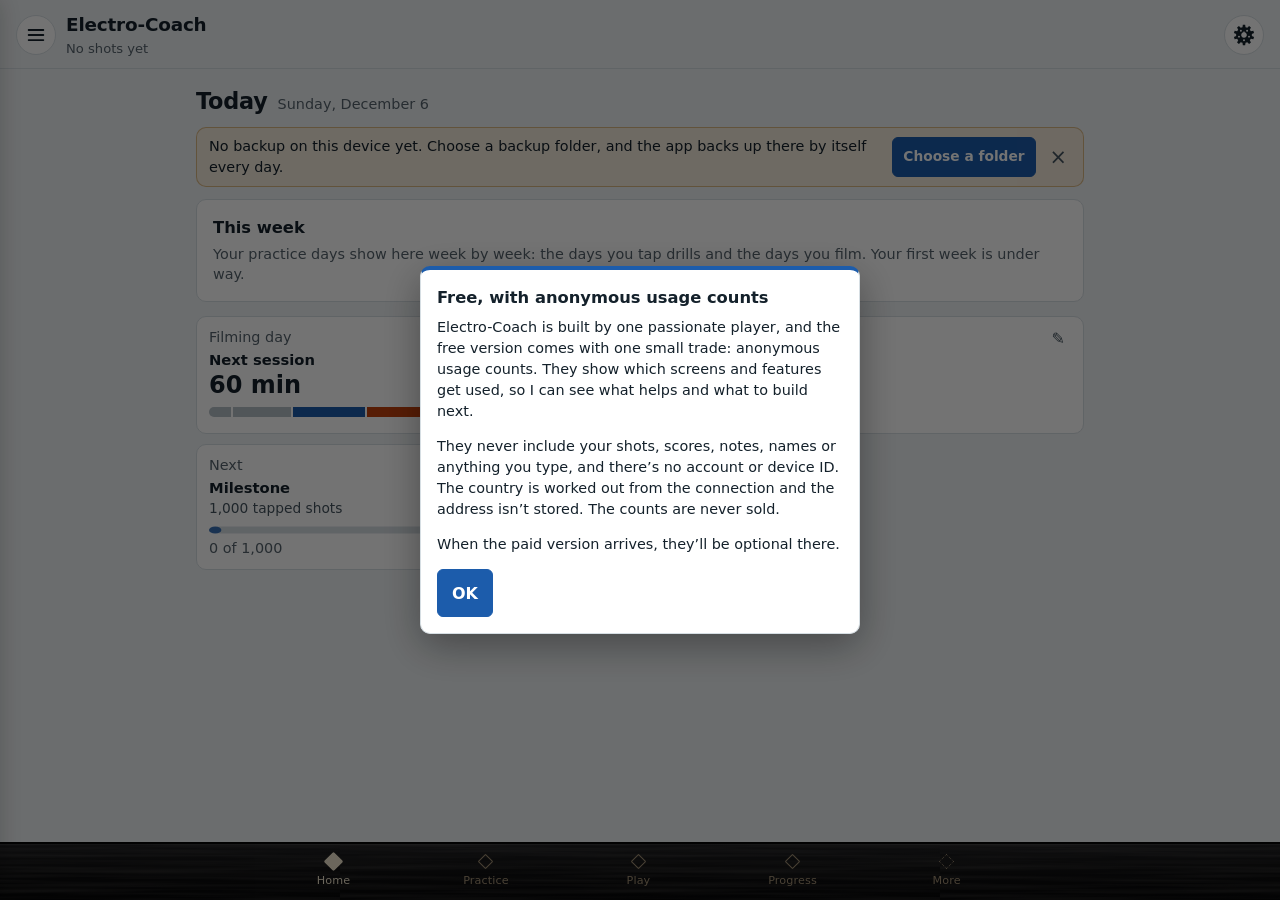
==== app/index.html @ b3917cc0 "Old address for 0.1.103: the same site as electro-coach.com, with its moved banner - The same change" ====
<!doctype html>
<html lang="en">
  <head>
    <meta http-equiv="Content-Security-Policy" content="default-src 'self'; script-src 'self'; style-src 'self' 'unsafe-inline'; img-src 'self' data: blob:; font-src 'self' data:; connect-src 'self' https://us.aptabase.com https://dashboard.fargorate.com; worker-src 'self'; manifest-src 'self'; object-src 'none'; base-uri 'self'; form-action 'none'">
    <meta name="ec-build" content="2026-11-10 23:06" />
    <link rel="icon" type="image/png" href="[data-uri]" />
    <link rel="apple-touch-icon" href="[data-uri]" />
    <meta charset="utf-8" />
    <meta name="viewport" content="width=device-width, initial-scale=1, viewport-fit=cover" />
    <meta name="theme-color" content="#161617" />
    <link rel="manifest" href="./manifest.webmanifest" />
    <meta name="apple-mobile-web-app-capable" content="yes" />
    <meta name="mobile-web-app-capable" content="yes" />
    <meta name="apple-mobile-web-app-title" content="Electro-Coach" />
    <meta name="apple-mobile-web-app-status-bar-style" content="black-translucent" />
    <title>Electro-Coach</title>
    <meta name="description" content="The Electro-Coach web app: a pool and billiards practice coach with drills you tap, stroke feedback, a shot visualizer, a shot clock and progress from your Railbird data. Works offline; your data stays on your device." />
    <script type="module" crossorigin src="./assets/index-D3n7TpG4.js"></script>
    <link rel="stylesheet" crossorigin href="./assets/index--n2ADoQY.css">
  </head>
  <body>
    <div id="app"></div>
  </body>
</html>
---- app/assets/index--n2ADoQY.css ----
@font-face{font-family:Atkinson Hyperlegible Next;font-style:normal;font-display:swap;font-weight:400;src:url(./atkinson-hyperlegible-next-latin-ext-400-normal-BalHKn7d.woff2) format("woff2"),url(./atkinson-hyperlegible-next-latin-ext-400-normal-qxMiU51n.woff) format("woff");unicode-range:U+0100-02BA,U+02BD-02C5,U+02C7-02CC,U+02CE-02D7,U+02DD-02FF,U+0304,U+0308,U+0329,U+1D00-1DBF,U+1E00-1E9F,U+1EF2-1EFF,U+2020,U+20A0-20AB,U+20AD-20C0,U+2113,U+2C60-2C7F,U+A720-A7FF}@font-face{font-family:Atkinson Hyperlegible Next;font-style:normal;font-display:swap;font-weight:400;src:url(./atkinson-hyperlegible-next-latin-400-normal-FfmJh7DR.woff2) format("woff2"),url(./atkinson-hyperlegible-next-latin-400-normal-DPp7N0cD.woff) format("woff");unicode-range:U+0000-00FF,U+0131,U+0152-0153,U+02BB-02BC,U+02C6,U+02DA,U+02DC,U+0304,U+0308,U+0329,U+2000-206F,U+20AC,U+2122,U+2191,U+2193,U+2212,U+2215,U+FEFF,U+FFFD}@font-face{font-family:Atkinson Hyperlegible Next;font-style:normal;font-display:swap;font-weight:600;src:url(./atkinson-hyperlegible-next-latin-ext-600-normal-kZZEtAc7.woff2) format("woff2"),url(./atkinson-hyperlegible-next-latin-ext-600-normal-BBAQIogt.woff) format("woff");unicode-range:U+0100-02BA,U+02BD-02C5,U+02C7-02CC,U+02CE-02D7,U+02DD-02FF,U+0304,U+0308,U+0329,U+1D00-1DBF,U+1E00-1E9F,U+1EF2-1EFF,U+2020,U+20A0-20AB,U+20AD-20C0,U+2113,U+2C60-2C7F,U+A720-A7FF}@font-face{font-family:Atkinson Hyperlegible Next;font-style:normal;font-display:swap;font-weight:600;src:url(./atkinson-hyperlegible-next-latin-600-normal-BBuhw47K.woff2) format("woff2"),url(./atkinson-hyperlegible-next-latin-600-normal-BhgCag5w.woff) format("woff");unicode-range:U+0000-00FF,U+0131,U+0152-0153,U+02BB-02BC,U+02C6,U+02DA,U+02DC,U+0304,U+0308,U+0329,U+2000-206F,U+20AC,U+2122,U+2191,U+2193,U+2212,U+2215,U+FEFF,U+FFFD}@font-face{font-family:Atkinson Hyperlegible Next;font-style:normal;font-display:swap;font-weight:700;src:url(./atkinson-hyperlegible-next-latin-ext-700-normal-CBw-mJf_.woff2) format("woff2"),url(./atkinson-hyperlegible-next-latin-ext-700-normal-292QVhS1.woff) format("woff");unicode-range:U+0100-02BA,U+02BD-02C5,U+02C7-02CC,U+02CE-02D7,U+02DD-02FF,U+0304,U+0308,U+0329,U+1D00-1DBF,U+1E00-1E9F,U+1EF2-1EFF,U+2020,U+20A0-20AB,U+20AD-20C0,U+2113,U+2C60-2C7F,U+A720-A7FF}@font-face{font-family:Atkinson Hyperlegible Next;font-style:normal;font-display:swap;font-weight:700;src:url(./atkinson-hyperlegible-next-latin-700-normal-Dpiyiu63.woff2) format("woff2"),url(./atkinson-hyperlegible-next-latin-700-normal-C2qZD_Q9.woff) format("woff");unicode-range:U+0000-00FF,U+0131,U+0152-0153,U+02BB-02BC,U+02C6,U+02DA,U+02DC,U+0304,U+0308,U+0329,U+2000-206F,U+20AC,U+2122,U+2191,U+2193,U+2212,U+2215,U+FEFF,U+FFFD}:root{color-scheme:light;--surface: #eef2f4;--card: #ffffff;--ink: #14212b;--ink-2: #44535e;--muted: #56636d;--line: #d6dee3;--grid: #e4e9ec;--accent: #1c5cab;--accent-ink: #ffffff;--rail: #1e1e20;--rail-edge: #060607;--pearl: #efe4cc;--pearl-dim: #8c7a63;--kept: #2a78d6;--kept-wash: rgba(42, 120, 214, .12);--excluded: #9aa6ae;--good: #008300;--warn: #b26b00;--bad: #c43b3a;--t-strong: #2e8b3e;--t-emerging: #8fc271;--t-neutral: #b4bec5;--film: #c2410c;--t-watch: #eea15a;--t-weak: #c63b2f;--radius-s: 6px;--radius-m: 10px;font-family:Atkinson Hyperlegible Next,system-ui,sans-serif;font-size:calc(100% * var(--text-scale, 1));line-height:1.45;color:var(--ink);background:var(--surface);-webkit-text-size-adjust:100%}@media(prefers-color-scheme:dark){:root:not([data-theme=light]){color-scheme:dark;--t-strong: #44a956;--t-emerging: #6f9f58;--t-neutral: #5d6b74;--film: #f08a4b;--t-watch: #d48a42;--t-weak: #e2625a;--surface: #10171c;--card: #182229;--ink: #e8eef2;--ink-2: #c6d0d7;--muted: #a9b5bd;--line: #2b3841;--grid: #22303a;--accent: #3987e5;--accent-ink: #08131c;--rail: #1b1b1d;--rail-edge: #050506;--pearl: #e9dcc0;--pearl-dim: #7a6a55;--kept: #3987e5;--kept-wash: rgba(57, 135, 229, .16);--excluded: #7d8b95;--good: #3ca33c;--warn: #d99a2b;--bad: #e66767}}:root[data-theme=dark]{color-scheme:dark;--t-strong: #44a956;--t-emerging: #6f9f58;--t-neutral: #5d6b74;--film: #f08a4b;--t-watch: #d48a42;--t-weak: #e2625a;--surface: #10171c;--card: #182229;--ink: #e8eef2;--ink-2: #c6d0d7;--muted: #a9b5bd;--line: #2b3841;--grid: #22303a;--accent: #3987e5;--accent-ink: #08131c;--rail: #1b1b1d;--rail-edge: #050506;--pearl: #e9dcc0;--pearl-dim: #7a6a55;--kept: #3987e5;--kept-wash: rgba(57, 135, 229, .16);--excluded: #7d8b95;--good: #3ca33c;--warn: #d99a2b;--bad: #e66767}*{box-sizing:border-box}html,body{margin:0;background:var(--surface)}body{min-height:100dvh}button,input,select,textarea{font:inherit;color:inherit}a{color:var(--accent)}:focus-visible{outline:3px solid var(--accent);outline-offset:2px}.num{font-variant-numeric:tabular-nums}.app{display:grid;grid-template-rows:auto 1fr auto;grid-template-columns:minmax(0,1fr);min-height:100dvh}.top{display:flex;align-items:center;justify-content:space-between;gap:12px;padding:calc(env(safe-area-inset-top) + 12px) 16px 10px;background:var(--surface);position:sticky;top:0;z-index:5;border-bottom:1px solid var(--line)}.top h1{font-size:1.15rem;margin:0;font-weight:700;letter-spacing:-.01em}.top .status{font-size:.82rem;color:var(--muted)}.icon-btn{width:40px;height:40px;border-radius:50%;border:1px solid var(--line);background:var(--card);display:grid;place-items:center;cursor:pointer}.icon-btn svg{width:22px;height:22px}main{padding:16px;max-width:920px;width:100%;min-width:0;margin:0 auto}.controls>label{flex:1 1 130px}.controls select,.controls input{width:100%}.rail{position:sticky;bottom:0;z-index:5;background:linear-gradient(var(--rail),var(--rail-edge));border-top:3px solid var(--rail-edge);padding:6px 4px calc(env(safe-area-inset-bottom) + 6px);box-shadow:inset 0 1px #ffffff12}.rail ul{list-style:none;margin:0 auto;padding:0;display:flex;max-width:760px;overflow-x:auto;scroll-snap-type:x proximity;scrollbar-width:none;-webkit-overflow-scrolling:touch}.rail ul::-webkit-scrollbar{display:none}.rail li{flex:1 0 auto;scroll-snap-align:start}.rail.fade-r ul{-webkit-mask-image:linear-gradient(90deg,#000 calc(100% - 28px),transparent);mask-image:linear-gradient(90deg,#000 calc(100% - 28px),transparent)}.rail.fade-l ul{-webkit-mask-image:linear-gradient(90deg,transparent,#000 28px);mask-image:linear-gradient(90deg,transparent,#000 28px)}.rail.fade-l.fade-r ul{-webkit-mask-image:linear-gradient(90deg,transparent,#000 28px,#000 calc(100% - 28px),transparent);mask-image:linear-gradient(90deg,transparent,#000 28px,#000 calc(100% - 28px),transparent)}.rail button{width:100%;background:none;border:0;cursor:pointer;display:grid;justify-items:center;gap:4px;padding:6px 3px 2px;white-space:nowrap;min-height:44px;min-width:3.6em;color:var(--pearl-dim);font-size:.7rem;letter-spacing:.01em}.rail .diamond{width:11px;height:11px;transform:rotate(45deg);border:1.5px solid var(--pearl-dim);border-radius:1px;transition:background .16s,border-color .16s,transform .16s}.rail button[aria-current=page]{color:var(--pearl)}.rail button[aria-current=page] .diamond{background:var(--pearl);border-color:var(--pearl);transform:rotate(45deg) scale(1.25)}.rail button.later{opacity:.55}@media(prefers-reduced-motion:reduce){.rail .diamond{transition:none}}h2{font-size:1.4rem;margin:4px 0;letter-spacing:-.01em}h3{font-size:1.02rem;margin:0 0 8px}.lede{color:var(--ink-2);margin:0 0 16px;max-width:62ch}.card{background:var(--card);border:1px solid var(--line);border-radius:var(--radius-m);padding:16px;margin-bottom:14px}.card.flat{background:transparent;border-style:dashed}.muted{color:var(--muted)}.small{font-size:.9rem}.row{display:flex;gap:10px;flex-wrap:wrap;align-items:center}.spacer{flex:1}.btn{display:inline-flex;align-items:center;gap:8px;cursor:pointer;border-radius:var(--radius-s);border:1px solid var(--line);background:var(--card);padding:9px 14px;min-height:42px;font-weight:600}.btn.primary{background:var(--accent);color:var(--accent-ink);border-color:var(--accent)}.btn.danger{color:var(--bad)}.btn:disabled{opacity:.5;cursor:default}.drop{border:2px dashed var(--line);border-radius:var(--radius-m);padding:28px 16px;display:grid;justify-items:center;gap:10px;text-align:center;background:var(--card)}.drop.over{border-color:var(--accent);background:var(--kept-wash)}.facts{display:grid;grid-template-columns:repeat(auto-fit,minmax(130px,1fr));gap:12px 18px;margin:4px 0 0}.facts div{display:grid;gap:2px}.facts dt{font-size:.8rem;color:var(--muted)}.facts dd{margin:0;font-size:1.25rem;font-weight:700;font-variant-numeric:tabular-nums}table{width:100%;border-collapse:collapse;font-size:.9rem}th,td{text-align:left;padding:7px 8px;border-bottom:1px solid var(--grid);vertical-align:top}th{font-weight:600;color:var(--ink-2);font-size:.82rem}td.n,th.n{text-align:right;font-variant-numeric:tabular-nums}.scroll-x{overflow-x:auto}.notice{border-left:4px solid var(--warn);padding:8px 12px;background:var(--card);border-radius:0 var(--radius-s) var(--radius-s) 0;margin:8px 0}.notice.bad{border-color:var(--bad)}.notice.good{border-color:var(--good)}.controls{display:flex;gap:8px;flex-wrap:wrap;margin-bottom:12px}.controls label{display:grid;gap:3px;font-size:.78rem;color:var(--muted)}select,input[type=date],input[type=number]{background:var(--card);border:1px solid var(--line);border-radius:var(--radius-s);padding:7px 9px;min-height:40px;font-size:.92rem}.seg{display:inline-flex;border:1px solid var(--line);border-radius:var(--radius-s);overflow:hidden;background:var(--card)}.seg button{border:0;background:none;padding:7px 11px;min-height:38px;cursor:pointer;font-size:.86rem}.seg button+button{border-left:1px solid var(--line)}.seg button[aria-pressed=true]{background:var(--accent);color:var(--accent-ink)}.chips{display:flex;gap:6px;overflow-x:auto;padding-bottom:4px;margin-bottom:10px;scrollbar-width:thin}.chips button{flex:none;border:1px solid var(--line);background:var(--card);border-radius:999px;padding:6px 13px;cursor:pointer;font-size:.88rem;min-height:36px}.chips button[aria-pressed=true]{border-color:var(--accent);background:var(--accent);color:var(--accent-ink)}.month{font-size:.85rem;color:var(--muted);margin:18px 0 6px;font-weight:600}.session{display:grid;grid-template-columns:52px 1fr auto;gap:10px;align-items:center;padding:10px 12px;cursor:pointer;width:100%;text-align:left;background:var(--card);border:1px solid var(--line);border-radius:var(--radius-s);margin-bottom:6px}.session .day{font-size:1.25rem;font-weight:700;line-height:1;text-align:center}.session .day small{display:block;font-size:.7rem;color:var(--muted);font-weight:400;margin-top:3px}.session .rate{text-align:right;font-variant-numeric:tabular-nums;font-weight:700}.session .rate small{display:block;font-weight:400;color:var(--muted);font-size:.75rem}.type{display:inline-block;font-size:.74rem;padding:1px 7px;border-radius:999px;border:1px solid var(--line);color:var(--ink-2);margin-left:6px}.session-detail{margin:-2px 0 10px;padding:10px 12px;border:1px solid var(--line);border-top:0;border-radius:0 0 var(--radius-s) var(--radius-s);background:var(--card);font-size:.9rem}.chart{width:100%;display:block;overflow:visible}.chart text{fill:var(--muted);font-size:calc(11px * var(--chart-text, 1));font-family:inherit}.chart .tick{stroke:var(--grid);stroke-width:1}.chart .axis{stroke:var(--line);stroke-width:1}.chart .label-ink{fill:var(--ink-2)}.chart .hit{fill:transparent;cursor:pointer}.chart .sel{fill:var(--kept-wash)}.legend{display:flex;gap:14px;flex-wrap:wrap;font-size:.82rem;color:var(--ink-2);margin:2px 0 8px}.legend span{display:inline-flex;align-items:center;gap:6px}.swatch{width:12px;height:12px;border-radius:3px;display:inline-block}.panel-title{font-size:.88rem;font-weight:600;color:var(--ink-2);margin:12px 0 2px}.bin-detail{border-top:1px solid var(--grid);margin-top:8px;padding-top:10px;font-size:.9rem}details summary{cursor:pointer;font-weight:600;padding:4px 0}.toggle-row{display:flex;align-items:center;justify-content:space-between;gap:12px;padding:10px 0;border-bottom:1px solid var(--grid)}.toggle-row:last-child{border-bottom:0}.toggle-row .why{font-size:.82rem;color:var(--muted);max-width:52ch}.toggle-row input[type=number]{width:84px}.btn-s{min-height:40px;padding:5px 10px;font-size:.86rem}code{font-family:ui-monospace,Cascadia Mono,Consolas,monospace;font-size:.88em;background:var(--grid);padding:1px 5px;border-radius:4px}textarea,input[type=text],.fargo-q{width:100%;background:var(--card);border:1px solid var(--line);border-radius:var(--radius-s);padding:8px 10px;font-size:.95rem}textarea.mono{font-family:ui-monospace,Consolas,monospace;font-size:.8rem}.field{display:grid;gap:4px;font-size:.82rem;color:var(--muted);margin-bottom:10px}.table-dia{width:100%;height:auto;display:block}.table-dia .dia-label{font-size:2.1px;font-family:inherit;font-weight:600}.table-dia .on-cloth{fill:#f3f0e6;paint-order:stroke;stroke:#00000059;stroke-width:.35px}.table-dia .dia-num{font-size:1px;font-weight:700;fill:#111;font-family:inherit}.dia-key{margin:8px 0 6px;font-size:.78rem;gap:6px 12px}.drill-group{margin:18px 0 6px}.drill-group h3{font-size:1.1rem}.drill-list{display:flex;gap:10px;margin-top:8px;overflow-x:auto;overscroll-behavior-x:contain;scroll-snap-type:x mandatory;padding:2px 2px 8px;scrollbar-width:thin}.drill-list>.drill-card{flex:0 0 min(82%,300px);scroll-snap-align:start}.drill-card{display:grid;grid-template-columns:62px minmax(0,1fr);gap:12px;align-items:center;text-align:left;background:var(--card);border:1px solid var(--line);border-radius:var(--radius-m);padding:10px 12px;cursor:pointer}.drill-card:hover{border-color:var(--accent)}.drill-card-text{display:grid;gap:3px;min-width:0}.drill-name{font-weight:700}.drill-card.add{border-style:dashed;background:transparent}.add-plus{width:62px;height:62px;display:grid;place-items:center;font-size:1.8rem;color:var(--muted);border:1px dashed var(--line);border-radius:var(--radius-s)}.drill-detail{display:grid;grid-template-columns:minmax(0,340px) minmax(0,1fr);gap:22px;align-items:start}@media(max-width:680px){.drill-detail{grid-template-columns:minmax(0,1fr)}.drill-figure{max-width:340px;width:100%;margin:0 auto}}.drill-figure{display:grid;gap:6px;justify-items:start}.drill-text{min-width:0}.setup{margin:4px 0 6px;padding-left:18px}.setup li{margin-bottom:3px}.tag-list{display:grid;gap:6px}.tag-chip{display:inline-flex;align-items:center;gap:8px;flex-wrap:wrap}.tag-chip code{font-size:1rem;padding:4px 8px}.tally-row{padding:10px 0;border-bottom:1px solid var(--grid)}.tally-row:last-child{border-bottom:0}.capture{color:var(--ink-2)}.layout-editor{width:100%;display:grid;gap:6px}.tally{max-width:560px;margin:0 auto}.tally-top{display:flex;align-items:center;gap:8px;flex-wrap:wrap}.tally-body{display:grid;gap:10px;margin-top:14px}.tl-side,.tl-taps{display:grid;gap:10px;min-width:0}.tally-facts dd{font-size:calc(1.6 * var(--u))}.tap{border:0;border-radius:var(--radius-m);cursor:pointer;font-weight:700;font-size:calc(1.15 * var(--u));display:grid;place-items:center;gap:2px;min-height:76px;padding:10px;color:var(--ink);background:var(--card);box-shadow:inset 0 0 0 1.5px var(--line);touch-action:manipulation;-webkit-tap-highlight-color:transparent;user-select:none}.tap small{font-weight:400;font-size:calc(.74 * var(--u));color:var(--muted)}.tap:active{transform:scale(.98)}.tap-make{background:var(--good);color:#fff;box-shadow:none;min-height:104px;font-size:calc(1.45 * var(--u))}.tap-make small{color:#ffffffd9}.tap-miss{box-shadow:inset 0 0 0 2px var(--bad)}.btn.ghost-miss{box-shadow:inset 0 0 0 2px var(--bad);border-color:var(--bad)}.btn.ghost-line{box-shadow:inset 0 0 0 2px var(--warn);border-color:var(--warn)}.tap-carry{box-shadow:inset 0 0 0 3px var(--warn);min-height:76px;font-size:calc(1.2 * var(--u))}.tap-cb{min-height:60px;font-size:calc(1 * var(--u))}.tap-pair{display:grid;grid-template-columns:1fr 1fr;gap:10px}.ball-grid{display:grid;gap:8px}.tap-ball{min-height:64px;font-size:calc(1.5 * var(--u))}.rack-strip{display:flex;flex-wrap:wrap;gap:6px}.rack{min-width:32px;height:32px;border-radius:50%;display:grid;place-items:center;font-weight:700;border:1.5px solid var(--warn);font-variant-numeric:tabular-nums}.rack.done{background:var(--good);border-color:var(--good);color:#fff}.side-pick{display:grid;grid-template-columns:1fr 1fr;gap:10px}.side-pick button{border:2px solid var(--line);background:var(--card);border-radius:var(--radius-m);padding:12px 8px;cursor:pointer;display:grid;gap:2px;font-weight:700;font-size:1.05rem}.side-pick button small{font-weight:400;font-size:.78rem;color:var(--muted)}.side-pick button[aria-pressed=true]{border-color:var(--accent);background:var(--kept-wash)}.switch-row{display:flex;align-items:center;gap:8px;color:var(--ink-2)}.seg-big{display:flex;width:100%}.seg-big button{flex:1;min-height:46px;font-size:.98rem}.tally-table td,.tally-table th{padding:5px 8px}.tally-table.compact{font-size:.85rem}.mini-meter{display:inline-grid;grid-template-columns:60px auto;align-items:center;gap:6px}.mini-meter:before{content:"";grid-area:1 / 1;height:6px;border-radius:3px;background:var(--grid)}.mini-meter span{grid-area:1 / 1;height:6px;border-radius:3px;background:var(--kept);justify-self:start}.undo-row{display:flex;align-items:center;gap:12px;margin-top:14px;flex-wrap:wrap}.flash{font-size:.9rem;color:var(--ink-2);min-height:1.3em}.tally-banner{width:100%;text-align:left;border:0;cursor:pointer;margin-bottom:12px;background:var(--good);color:#fff;font-weight:600;padding:10px 14px;border-radius:var(--radius-s)}.tap-ball.picked{box-shadow:inset 0 0 0 3px var(--accent);background:var(--kept-wash)}.tap:disabled{opacity:.45;cursor:default;transform:none}.tap-line{box-shadow:inset 0 0 0 2px var(--ink-2);border:0;background-image:repeating-linear-gradient(135deg,transparent 0 7px,var(--grid) 7px 9px)}.rack.line{border-style:dashed;border-color:var(--ink-2)}.rack.mini{min-width:20px;height:20px;font-size:.7rem;font-style:normal;display:inline-grid}.ends-table td.bar{width:45%}.ends-bar{display:flex;height:10px;gap:2px}.ends-bar span{border-radius:2px}.ends-bar .m{background:var(--warn)}.ends-bar .l{background:var(--ink-2);opacity:.55}.ends-bar .c{background:var(--accent);opacity:.7}.ends-bar .s{background:var(--bad, #c0392b)}.layout-now{padding:8px 10px;margin:0 0 8px}.layout-name{display:flex;align-items:center;gap:6px;flex-wrap:wrap;font-size:calc(1.05 * var(--u))}.t-strong{fill:var(--t-strong);background:var(--t-strong)}.t-emerging{fill:var(--t-emerging);background:var(--t-emerging)}.t-neutral{fill:var(--t-neutral);background:var(--t-neutral)}.t-watch{fill:var(--t-watch);background:var(--t-watch)}.t-weak{fill:var(--t-weak);background:var(--t-weak)}.t-cond{fill:var(--excluded)}.chart .zero{stroke:var(--ink-2);stroke-width:1.2}.chart .ci{stroke:var(--ink);stroke-width:1.4;stroke-linecap:round}.chart .cur{fill:var(--accent);stroke:var(--card);stroke-width:1.5}.chart .cur.hollow{fill:var(--card);stroke:var(--accent)}.chart .band{fill:var(--kept-wash)}.chart .curve{stroke:var(--kept);stroke-width:2;stroke-linejoin:round}.chart .curve-dot{fill:var(--kept);stroke:var(--card);stroke-width:2}.chart .axis-mini{font-size:calc(10px * var(--chart-text, 1))}.forest-group{margin-top:10px}.forest-head{font-size:.82rem;font-weight:700;color:var(--ink-2);padding:6px 0 2px;border-bottom:1px solid var(--grid)}.forest-head .muted{font-weight:400}.forest-row{border-bottom:1px solid var(--grid);padding:4px 0 2px}.forest-row svg{display:block}.forest-label{width:100%;display:flex;justify-content:space-between;align-items:center;gap:10px;background:none;border:0;padding:2px 0;min-height:40px;font-size:.86rem;text-align:left;cursor:pointer;color:var(--ink)}.forest-row.open{background:var(--kept-wash)}.seg-detail{padding:6px 2px 8px;display:grid;gap:3px}.axis-note{text-align:center;margin-top:6px}.radar text{font-size:calc(10.5px * var(--chart-text, 1))}.pred{display:grid;grid-template-columns:minmax(0,1.3fr) minmax(0,1fr);gap:18px;align-items:start}@media(max-width:640px){.pred{grid-template-columns:minmax(0,1fr)}}.pred-inputs{display:grid;gap:10px}.pred-field{display:grid;grid-template-columns:minmax(0,1fr) auto;grid-template-areas:"lab num" "rng rng";gap:2px 8px;font-size:.86rem;align-items:center}.pred-field>span:first-child{grid-area:lab;color:var(--ink-2)}.pred-field input[type=range]{grid-area:rng;width:100%;accent-color:var(--accent)}.pred-num{grid-area:num;display:inline-flex;align-items:center;gap:4px}.pred-num input{width:72px;min-height:34px;padding:4px 6px}.pred-out{background:var(--surface);border-radius:var(--radius-m);padding:14px}.pred-label{font-size:.82rem;color:var(--muted)}.pred-big{font-size:3rem;font-weight:700;line-height:1.05}.meter{height:8px;border-radius:4px;background:var(--grid);margin-top:8px;overflow:hidden}.meter span{display:block;height:100%;background:var(--kept);border-radius:4px}details.card>summary{font-size:1.02rem}.heat-single{max-width:440px;margin:0 auto}.heat-pair{display:grid;grid-template-columns:1fr 1fr;gap:10px;max-width:760px;margin:0 auto}.heat-fig{margin:0}.heat-fig figcaption{font-size:.82rem;margin-bottom:4px}.table-dia.heat .contour{fill:none;stroke:#1b1b1b;stroke-linecap:round;opacity:.75}.table-dia.heat .contour-label{font-size:2.2px;font-weight:700;fill:#1b1b1b;paint-order:stroke;stroke:#fbfbf7;stroke-width:.6px;font-family:inherit}.heat-legend{max-width:440px;margin:12px auto 0;display:grid;gap:4px}.heat-legend .bar{height:12px;border-radius:6px;border:1px solid var(--line)}.heat-legend .ticks{display:flex;justify-content:space-between;color:var(--ink-2)}.readout{border-top:1px solid var(--line);margin-top:14px;padding-top:12px}.heat-legend .bar-wrap{position:relative;padding-bottom:9px}.heat-legend .avg-mark{position:absolute;bottom:0;width:0;height:0;transform:translate(-6px);border-left:6px solid transparent;border-right:6px solid transparent;border-bottom:8px solid var(--ink)}.tiles{display:grid;grid-template-columns:repeat(auto-fill,minmax(150px,1fr));gap:8px;margin-bottom:12px}.tile,.pmeter{background:var(--card);border:1px solid var(--line);border-radius:var(--radius-m);padding:10px 12px;border-top:4px solid var(--t-neutral);min-width:0}.tile.good,.pmeter.good{border-top-color:var(--t-strong)}.tile.bad,.pmeter.bad{border-top-color:var(--t-weak)}.tile-title,.meter-title{font-size:.82rem;font-weight:700;color:var(--ink-2)}.tile-big{font-size:1.6rem;font-weight:700;line-height:1.15;margin-top:2px}.meter-grid{display:grid;grid-template-columns:repeat(auto-fill,minmax(240px,1fr));gap:10px}.pmeter{border-top-width:4px}.x-btn{border:0;background:none;color:var(--muted);font-size:1.2rem;line-height:1;cursor:pointer;padding:0 4px;min-height:28px}.subcard{border:1px dashed var(--line);border-radius:var(--radius-s);padding:10px 12px}.bar-meter{position:relative;height:10px;border-radius:5px;background:var(--grid);margin:6px 0 4px}.bar-meter .fill{height:100%;border-radius:5px;background:var(--kept)}.bar-meter .tick{position:absolute;top:-3px;width:2px;height:16px;background:var(--ink);transform:translate(-1px)}.tchart{display:block;overflow:visible}.tchart .grid{stroke:var(--grid);stroke-width:1}.tchart .axis{stroke:var(--muted)}.tchart .tick{fill:var(--muted);font-size:calc(10.5px * var(--chart-text, 1));font-family:inherit}.tchart .ref{stroke:var(--ink-2);stroke-width:1;stroke-dasharray:3 3;opacity:.7}.tchart .freeze{stroke:var(--warn);stroke-width:1.5;stroke-dasharray:5 4}.tchart .freeze-label{fill:var(--warn)}.tchart .band{fill:var(--kept-wash);stroke:none}.tchart .line{fill:none;stroke:var(--ink);stroke-width:2;stroke-linejoin:round}.tchart .line2{fill:none;stroke:var(--muted);stroke-width:1.6;stroke-dasharray:5 3}.tchart .dot{fill:var(--kept);fill-opacity:.55;stroke:var(--kept);stroke-width:1}.tchart .dot.hollow{fill:var(--card);fill-opacity:1}.tchart .dot.clipped{stroke-dasharray:2 1.5}.tchart .dot.sel{stroke:var(--ink);stroke-width:2;fill-opacity:.9}.tchart .marker line{stroke:var(--muted);stroke-width:1;stroke-dasharray:1 2.5}.tchart .marker rect{fill:var(--card);stroke:var(--ink-2);stroke-width:1.2}.tchart .marker text{font-size:calc(9.5px * var(--chart-text, 1));font-weight:700;fill:var(--ink);font-family:inherit}.tchart.compact .marker line{stroke-dasharray:1 2;opacity:.8}.railbird-role summary{cursor:pointer}.railbird-role .usage-list{margin-top:8px}details.railbird-role:not(.card){margin-top:10px;padding-top:8px;border-top:1px solid var(--line)}.feedback-card,.request-drill{gap:10px}.th-grid{margin:8px 0 6px;display:grid;grid-template-columns:auto auto auto auto;justify-content:start;gap:6px 10px;align-items:center}.th-grid select{min-width:0;padding-left:8px;padding-right:4px}.th-head{color:var(--muted);font-size:.85em}.th-join{color:var(--muted)}.th-rules{margin:4px 0 8px;display:grid;gap:3px}.th-rules b{color:var(--ink-2);font-weight:600}.note-form{display:flex;flex-wrap:wrap;gap:8px;align-items:end}.note-form label{display:grid;gap:3px;color:var(--muted)}.note-form .grow{flex:1 1 220px}.note-form input,.note-form select{width:100%}.note-list{list-style:none;padding:0;margin:12px 0 0;display:grid;gap:8px}.note-list li{display:flex;gap:10px;align-items:start;border-top:1px solid var(--line);padding-top:8px;flex-wrap:wrap}.note-list .grow{flex:1 1 200px;min-width:0}.note-num{display:inline-grid;place-items:center;width:22px;height:22px;border-radius:50%;border:1.2px solid var(--ink-2);font-size:.75rem;font-weight:700;flex:none}.btn[aria-pressed=true]{border-color:var(--good);color:var(--good)}.blocks{list-style:none;padding:0;margin:0;display:grid;gap:10px}.blocks li{display:flex;gap:12px;align-items:start;border-top:1px solid var(--line);padding-top:10px}.blocks li:first-child{border-top:0;padding-top:0}.blocks .grow,.plan-item .grow{flex:1 1 auto}.block-min{flex:none;min-width:44px;font-size:1.25rem;font-weight:700;color:var(--accent)}.block-title{font-weight:700}.cue{margin-top:4px;font-style:italic;color:var(--ink-2)}.plan-item{border-top:1px solid var(--line);padding:12px 0}.plan-item:first-of-type{border-top:0;padding-top:0}.plan-item.is-hidden{opacity:.55}.plan-rank{flex:none;display:inline-grid;place-items:center;width:26px;height:26px;border-radius:50%;background:var(--ink);color:var(--card);font-weight:700;font-size:.85rem}.plan-cost{flex:none;text-align:right}.plan-cost b{font-size:1.35rem}:root[data-palette=teal]{--kept: #0f8a7e;--kept-wash: rgba(15, 138, 126, .13)}@media(prefers-color-scheme:dark){:root:not([data-theme=light])[data-palette=teal]{--kept: #2bb5a6;--kept-wash: rgba(43, 181, 166, .18)}}:root[data-theme=dark][data-palette=teal]{--kept: #2bb5a6;--kept-wash: rgba(43, 181, 166, .18)}:root[data-palette=violet]{--kept: #6a4fc7;--kept-wash: rgba(106, 79, 199, .13)}@media(prefers-color-scheme:dark){:root:not([data-theme=light])[data-palette=violet]{--kept: #9a83f0;--kept-wash: rgba(154, 131, 240, .18)}}:root[data-theme=dark][data-palette=violet]{--kept: #9a83f0;--kept-wash: rgba(154, 131, 240, .18)}:root[data-palette=amber]{--kept: #b06d06;--kept-wash: rgba(176, 109, 6, .13)}@media(prefers-color-scheme:dark){:root:not([data-theme=light])[data-palette=amber]{--kept: #e3a33a;--kept-wash: rgba(227, 163, 58, .18)}}:root[data-theme=dark][data-palette=amber]{--kept: #e3a33a;--kept-wash: rgba(227, 163, 58, .18)}:root[data-tiers=blue-orange]{--t-strong: #1f6fb5;--t-emerging: #7fb2e0;--t-watch: #f0a35a;--t-weak: #c8590f}@media(prefers-color-scheme:dark){:root:not([data-theme=light])[data-tiers=blue-orange]{--t-strong: #4a94e0;--t-emerging: #3f6f9c;--t-watch: #d48a42;--t-weak: #e07a2e}}:root[data-theme=dark][data-tiers=blue-orange]{--t-strong: #4a94e0;--t-emerging: #3f6f9c;--t-watch: #d48a42;--t-weak: #e07a2e}.pref-row{display:grid;gap:6px;margin-top:12px}.pref-label{font-weight:600;font-size:.9rem}.seg.wrap{display:flex;flex-wrap:wrap;width:fit-content;max-width:100%}.seg.wrap button{display:inline-flex;align-items:center;gap:7px}.seg.wrap button+button{border-left:1px solid var(--line)}.pref-swatch{display:inline-flex;border-radius:3px;overflow:hidden;border:1px solid rgba(0,0,0,.15)}.pref-swatch i{width:9px;height:14px;display:block}.clock{max-width:640px;margin:0 auto;display:grid;gap:10px;--pa: #4f8ef7;--pb: #f59e0b}.clock-top{display:flex;justify-content:space-between;align-items:center;gap:8px}.clock-pause{min-height:48px;font-weight:700;width:100%}.clock-top{margin-bottom:8px}.btn.clock-reset{color:var(--bad);border-color:var(--bad);font-weight:700}.btn.clock-reset:hover,.btn.clock-reset:active{background:color-mix(in srgb,var(--bad) 12%,transparent)}.clock-face{width:100%;border:0;cursor:pointer;border-radius:18px;padding:14px 16px 16px;background:#0d1418;color:#eef3f6;display:grid;justify-items:center;gap:4px;box-shadow:inset 0 0 0 1px #ffffff0f;-webkit-tap-highlight-color:transparent;border-top:10px solid var(--pa)}.clock-face.p1{border-top-color:var(--pb)}.clock-who{font-size:clamp(calc(1.6 * var(--u)),7vw,calc(2.4 * var(--u)));font-weight:800;color:var(--pa);line-height:1.1}.clock-face.p1 .clock-who{color:var(--pb)}.clock-stage{font-size:clamp(calc(1.05 * var(--u)),4.4vw,calc(1.35 * var(--u)));font-weight:700;color:#eef3f6;text-align:center}.clock-num{font-size:clamp(calc(6 * var(--u)),31vw,calc(14 * var(--u)));font-weight:700;line-height:.95;letter-spacing:-.03em}.clock-face.warn .clock-num{color:#f2b13c}.clock-face.crit .clock-num{color:#ff5d4f}.clock-face.expired .clock-num{color:#ff5d4f;font-size:clamp(calc(4.5 * var(--u)),24vw,calc(9 * var(--u)));padding:.18em 0}.clock-face.expired{box-shadow:inset 0 0 0 3px #ff5d4f}.clock-bar{width:100%;height:12px;border-radius:6px;background:#ffffff1a;overflow:hidden}.clock-bar span{display:block;height:100%;background:#3fbf6f;transition:width .12s linear}.clock-face.warn .clock-bar span{background:#f2b13c}.clock-face.crit .clock-bar span,.clock-face.expired .clock-bar span{background:#ff5d4f}.clock-hint{font-size:calc(1.05 * var(--u));color:#b9c7d0;font-weight:600}.clock-big{min-height:64px;font-size:calc(1.25 * var(--u));font-weight:800;justify-content:center}.clock-wide{min-height:52px;font-size:calc(1.1 * var(--u));font-weight:700;justify-content:center}.clock-row{display:grid;grid-template-columns:repeat(auto-fit,minmax(140px,1fr));gap:10px}.clock-players{display:grid;grid-template-columns:1fr 1fr;gap:10px}.clock-player{border-radius:14px;padding:10px;display:grid;gap:6px;background:var(--card);border:3px solid color-mix(in srgb,var(--pa) 35%,transparent)}.clock-player.p1{border-color:color-mix(in srgb,var(--pb) 35%,transparent)}.clock-player.at-table{border-color:var(--pa);background:color-mix(in srgb,var(--pa) 14%,var(--card))}.clock-player.p1.at-table{border-color:var(--pb);background:color-mix(in srgb,var(--pb) 14%,var(--card))}.cp-name{font-size:clamp(calc(1.15 * var(--u)),5vw,calc(1.5 * var(--u)));font-weight:800;overflow:hidden;text-overflow:ellipsis;white-space:nowrap}.clock-player.p0 .cp-name{color:var(--pa)}.clock-player.p1 .cp-name{color:var(--pb)}.cp-tag{font-size:calc(.95 * var(--u));font-weight:700;min-height:1.2em}.cp-ext{display:grid;justify-items:center;min-height:72px;gap:0}.cp-ext-main{font-size:calc(1.6 * var(--u));font-weight:800;line-height:1.1}.cp-ext-sub{font-size:calc(.95 * var(--u));font-weight:600}.clock-newrack{display:grid;gap:10px}.btn.breaker.p0{border:3px solid var(--pa)}.btn.breaker.p1{border:3px solid var(--pb)}.clock .btn.primary[aria-pressed=true]{color:var(--accent-ink);border-color:var(--accent)}.clock-usage summary{font-weight:700;font-size:1.05rem;cursor:pointer}.usage-list{margin:0;padding-left:18px;display:grid;gap:4px}.clock-settings{display:grid;grid-template-columns:repeat(auto-fill,minmax(200px,1fr));gap:10px}.clock-settings label{display:grid;gap:4px;font-size:.85rem;color:var(--muted)}.clock-settings select,.clock-settings input[type=text]{width:100%}.bowl-sheet{display:grid;grid-template-columns:repeat(10,minmax(0,1fr));border:1.5px solid var(--ink-2);border-radius:var(--radius-s);overflow:hidden;background:var(--card)}@media(max-width:520px){.bowl-sheet{grid-template-columns:repeat(5,minmax(0,1fr))}.bowl-frame:nth-child(n+6){border-top:1.5px solid var(--ink-2)}.bowl-frame:nth-child(5){border-right:0}}.bowl-frame{border-right:1px solid var(--line);display:grid;grid-template-rows:auto auto 1fr;min-height:76px}.bowl-frame:last-child{border-right:0}.bowl-frame.current{background:var(--kept-wash)}.bowl-n{font-size:calc(.7 * var(--u));color:var(--muted);text-align:center;padding-top:2px}.bowl-marks{display:flex;justify-content:flex-end}.bowl-marks span{min-width:1.4em;height:1.6em;display:grid;place-items:center;font-weight:700;border-left:1px solid var(--line);border-bottom:1px solid var(--line);font-size:calc(.92 * var(--u))}.bowl-cum{text-align:center;font-weight:700;font-size:calc(1.1 * var(--u));align-self:center;padding:4px 0}.bowl-keys{display:grid;grid-template-columns:repeat(6,1fr);gap:8px}.bowl-key{min-height:56px;border-radius:var(--radius-s);border:1px solid var(--line);background:var(--card);font-size:calc(1.35 * var(--u));font-weight:700;cursor:pointer}.bowl-key.all{background:var(--accent);color:var(--accent-ink);border-color:var(--accent)}.bowl-key:disabled{opacity:.25;cursor:default}.game-list{list-style:none;padding:0;margin:0;display:grid;gap:8px}.game-list li{display:flex;gap:8px;align-items:center;flex-wrap:wrap;border-top:1px solid var(--line);padding-top:8px}.game-list li:first-child{border-top:0;padding-top:0}.game-list .grow{flex:1 1 200px;min-width:0}.sp-players{display:grid;grid-template-columns:1fr 1fr;gap:8px}.sp-player{background:var(--card);border:1px solid var(--line);border-radius:var(--radius-m);padding:10px 12px;min-width:0;transition:box-shadow .2s,opacity .2s}.sp-players{--at-table: #a87d00}@media(prefers-color-scheme:dark){:root:not([data-theme=light]) .sp-players{--at-table: #f2c94c}}:root[data-theme=dark] .sp-players{--at-table: #f2c94c}.sp-player.at-table{border:3px solid var(--at-table);padding:8px 10px;background:color-mix(in srgb,var(--at-table) 12%,var(--card));box-shadow:0 0 0 3px color-mix(in srgb,var(--at-table) 35%,transparent),0 0 26px color-mix(in srgb,var(--at-table) 60%,transparent);animation:at-table-glow 2.4s ease-in-out infinite}@keyframes at-table-glow{50%{box-shadow:0 0 0 4px color-mix(in srgb,var(--at-table) 45%,transparent),0 0 38px color-mix(in srgb,var(--at-table) 75%,transparent)}}@media(prefers-reduced-motion:reduce){.sp-player.at-table{animation:none}}.sp-player.at-table .sp-score{color:var(--at-table);text-shadow:0 0 18px color-mix(in srgb,var(--at-table) 70%,transparent)}.sp-player.at-table .sp-tag{color:var(--at-table)}.sp-player.waiting{opacity:.8}.sp-player.winner{border:3px solid var(--good);padding:8px 10px}.sp-name{font-weight:700;font-size:calc(1.35 * var(--u));line-height:1.2;overflow:hidden;text-overflow:ellipsis;white-space:nowrap}.sp-tag{font-size:calc(.95 * var(--u));font-weight:700;color:var(--accent);min-height:1.2em}.sp-player.winner .sp-tag{color:var(--good)}.sp-score{font-size:calc(3.6 * var(--u));font-weight:800;line-height:1.05}.sp-needs{font-size:calc(1.05 * var(--u));font-weight:600}.sp-fouls{color:var(--bad);font-weight:700;margin-top:2px;font-size:calc(.95 * var(--u))}.sp-status{display:grid;grid-template-columns:repeat(3,1fr);gap:8px;text-align:center}.sp-stat-k{font-size:calc(.9 * var(--u));color:var(--muted);font-weight:600}.sp-stat-v{font-size:calc(2.2 * var(--u));font-weight:800;line-height:1.1}.sp-choice{margin:10px 0 0;font-size:calc(1.02 * var(--u))}.sp-choice .btn{min-height:52px;font-size:calc(1.05 * var(--u))}.sp-ball{width:100%;min-height:90px;margin:12px 0 10px;border-radius:14px;border:0;background:var(--accent);color:var(--accent-ink);font-size:calc(1.9 * var(--u));font-weight:800;cursor:pointer}.sp-ends{display:grid;grid-template-columns:repeat(auto-fit,minmax(96px,1fr));gap:8px}.sp-ends .btn{justify-content:center;min-height:72px;font-size:calc(1.3 * var(--u));font-weight:700}.sp-minor{gap:8px;margin-top:10px}.sp-race{flex-wrap:wrap}.sp-race button{font-size:calc(1.05 * var(--u));font-weight:700;min-width:0}.sp-race button:disabled{opacity:.35;cursor:default}.sp-opp-pick{display:flex;flex-wrap:wrap;gap:6px;margin-bottom:10px}.sp-opp-pick .btn[aria-pressed=true]{background:var(--accent);color:var(--accent-ink);border-color:var(--accent)}.sp-lag-btns{display:grid;gap:8px}.sp-lag-btns .btn{justify-content:center;min-height:60px;font-size:calc(1.25 * var(--u));font-weight:700}.sp-land{position:fixed;inset:0;z-index:30;background:var(--surface);display:grid;grid-template-columns:1.15fr 1fr;gap:12px;padding:max(8px,env(safe-area-inset-top)) max(12px,env(safe-area-inset-right)) max(8px,env(safe-area-inset-bottom)) max(12px,env(safe-area-inset-left))}.sp-land-l,.sp-land-r{min-height:0;overflow-y:auto;display:flex;flex-direction:column;gap:8px}.sp-land-l .sp-players{flex:1}.sp-land .sp-score{font-size:clamp(calc(3 * var(--u)),22vh,calc(6.5 * var(--u)))}.sp-land .sp-name{font-size:calc(1.5 * var(--u))}.sp-land .sp-stat-v{font-size:calc(2 * var(--u))}.sp-land .sp-ball{flex:1;min-height:80px;margin:0;font-size:calc(2.2 * var(--u))}.sp-land .sp-ends{grid-template-columns:repeat(auto-fit,minmax(80px,1fr))}.sp-land .sp-ends .btn{min-height:64px;font-size:calc(1.15 * var(--u))}.sp-land .sp-minor{margin-top:0}.sp-land .sp-choice{margin:0}.top{gap:10px}.menu-btn svg{width:22px;height:22px}.drawer-wrap{position:fixed;inset:0;z-index:30;pointer-events:none}.drawer-scrim{position:absolute;inset:0;background:#00000073;opacity:0;transition:opacity .18s}.drawer{position:absolute;top:0;bottom:0;left:0;width:min(330px,86vw);background:var(--surface);border-right:1px solid var(--line);transform:translate(-102%);transition:transform .2s ease-out;display:flex;flex-direction:column;padding-top:env(safe-area-inset-top);box-shadow:4px 0 24px #00000040}.drawer-wrap.open{pointer-events:auto}.drawer-wrap.open .drawer-scrim{opacity:1}.drawer-wrap.open .drawer{transform:none}@media(prefers-reduced-motion:reduce){.drawer,.drawer-scrim{transition:none}}.drawer-head{display:flex;gap:8px;align-items:center;padding:12px;border-bottom:1px solid var(--line)}.drawer-head input{flex:1;min-width:0;background:var(--card);border:1px solid var(--line);border-radius:var(--radius-s);padding:9px 10px;font-size:.95rem}.drawer-body{overflow-y:auto;padding:6px 8px calc(env(safe-area-inset-bottom) + 16px)}.drawer-group{margin-top:10px}.drawer-title{font-size:.72rem;font-weight:700;letter-spacing:.06em;text-transform:uppercase;color:var(--muted);padding:4px 8px}.drawer-item{width:100%;display:flex;gap:12px;align-items:center;text-align:left;background:none;border:0;border-radius:var(--radius-s);padding:10px 8px;cursor:pointer;font-size:.98rem;min-height:44px}.drawer-item:hover{background:var(--card)}.drawer-item.active{background:var(--card);font-weight:700}.drawer-item .diamond{width:9px;height:9px;transform:rotate(45deg);border:1.5px solid var(--muted);border-radius:1px;flex:none}.drawer-item.active .diamond{background:var(--accent);border-color:var(--accent)}.rail .diamond.more{border-style:dotted}.tally-banner{display:flex;gap:6px;align-items:center;padding:6px 6px 6px 14px}.tally-banner .grow{background:none;border:0;color:inherit;font:inherit;font-weight:600;text-align:left;cursor:pointer;flex:1;padding:4px 0}.tb-btn{background:#ffffff2e;color:#fff;border:1px solid rgba(255,255,255,.35);border-radius:var(--radius-s);padding:6px 10px;cursor:pointer;font-weight:600}.session-banner{width:100%;text-align:left;border:0;cursor:pointer;margin-bottom:12px;background:var(--accent);color:var(--accent-ink);font-weight:600;padding:10px 14px;border-radius:var(--radius-s)}.session-banner.due{background:var(--bad);color:#fff;animation:pulse 1.4s ease-in-out infinite}@keyframes pulse{50%{filter:brightness(1.15)}}@media(prefers-reduced-motion:reduce){.session-banner.due{animation:none}}.session-flag-row{display:flex;justify-content:flex-end;margin:0 0 6px}.session-flag{display:inline-flex;align-items:center;gap:6px;border:0;cursor:pointer;border-radius:999px;padding:3px 10px;font-size:calc(.8 * var(--u));font-weight:600;background:color-mix(in srgb,var(--accent) 18%,var(--card));color:var(--ink)}.session-flag .sf-dot{width:7px;height:7px;border-radius:50%;background:var(--accent)}.session-flag.due{background:var(--bad);color:#fff;animation:pulse 1.4s ease-in-out infinite}.session-flag.due .sf-dot{background:#fff}.tally-land .session-flag-row{margin:0;justify-content:flex-start}@media(prefers-reduced-motion:reduce){.session-flag.due{animation:none}}.practice-chips{margin-bottom:8px}.link-btn{background:none;border:0;color:var(--accent);cursor:pointer;padding:0;font:inherit;text-decoration:underline}.warn-text{color:var(--warn);font-weight:600}.bar-picks{display:grid;grid-template-columns:repeat(auto-fill,minmax(130px,1fr));gap:6px}.home-now{border-left:4px solid var(--accent)}.now-row{display:flex;gap:8px;align-items:center;flex-wrap:wrap;padding:6px 0;border-top:1px solid var(--line)}.now-row:first-of-type{border-top:0}.home-blocks{margin:8px 0 12px;padding-left:0;list-style:none;display:grid;gap:4px}.home-blocks .num{display:inline-block;min-width:38px;font-weight:700;color:var(--accent)}.tile-btn{text-align:left;cursor:pointer;font:inherit;color:inherit}.tile-small{font-weight:700;font-size:.95rem;margin-top:4px;line-height:1.25}.housekeeping .small{margin-top:4px}.kind-dot{width:10px;height:10px;border-radius:50%;flex:none;background:var(--muted)}.kind-dot.k-railbird{background:var(--kept)}.kind-dot.k-tally{background:var(--good)}.kind-dot.k-bowling,.kind-dot.k-straight{background:var(--warn)}.kind-dot.k-practice{background:var(--ink)}.live-tag{margin-left:6px;font-size:.72rem;font-weight:700;color:var(--accent);text-transform:uppercase;letter-spacing:.04em}.history-day{padding-top:10px}.note-text{white-space:pre-wrap;overflow-wrap:anywhere}.note-text.clamped{display:-webkit-box;-webkit-line-clamp:3;-webkit-box-orient:vertical;overflow:hidden}.note-list li.focus{background:var(--kept-wash);border-radius:var(--radius-s)}.share-opts{display:flex;flex-wrap:wrap;gap:4px 14px}.quick-steps{margin:10px 0 0;padding-left:0;list-style:none;counter-reset:q;display:grid;gap:10px}.quick-steps li{counter-increment:q;display:grid;grid-template-columns:34px 1fr;column-gap:8px}.quick-steps li:before{content:counter(q);grid-row:span 2;width:28px;height:28px;border-radius:50%;background:var(--ink);color:var(--card);display:grid;place-items:center;font-weight:700}.quick-steps b{font-size:1.1rem}.quick-steps span{color:var(--ink-2)}.routine-section summary{font-weight:700;cursor:pointer;padding:2px 0}.routine-section ul{padding-left:18px}.routine-section li{margin:4px 0}.run-list{list-style:none;padding:0;margin:0;display:grid;gap:0}.run-add{text-align:center;margin:-6px 0 6px}.run-fields label{min-width:0}.run-fields select{width:100%;min-width:0}.run-add .link-btn{padding:6px 12px}.run-fields{display:grid;grid-template-columns:repeat(auto-fill,minmax(150px,1fr));gap:8px;margin-top:8px}.run-fields label,.setup-card label{display:grid;gap:3px;font-size:.8rem;color:var(--muted)}.stepper{display:inline-flex;gap:6px;align-items:center;color:var(--ink)}.stepper b{min-width:2ch;text-align:center;font-size:1.05rem}.run-dots{display:flex;gap:3px;margin:8px 0 12px}.run-dots span{height:6px;border-radius:3px;background:var(--grid)}.run-dots span.done{background:var(--good)}.run-dots span.now{background:var(--accent)}.setup-grid{display:grid;grid-template-columns:minmax(0,200px) 1fr;gap:12px;margin-top:10px}@media(max-width:480px){.setup-grid{grid-template-columns:1fr}}.mode-box{border-radius:var(--radius-s);padding:10px 12px;margin:12px 0;display:grid;gap:4px;background:var(--kept-wash)}.mode-box.m-record{background:#d99a2b24}.mode-box.m-both{background:#d99a2b29;box-shadow:inset 4px 0 0 var(--film)}.cam-icon{vertical-align:-4px;color:var(--film)}.cam-line b{color:var(--ink)}.tag-copy{width:fit-content;font-family:ui-monospace,Consolas,monospace}.big-btn{width:100%;justify-content:center;min-height:56px;font-size:1.1rem;margin-top:10px}.timer-card{text-align:center}.timer-big{font-size:clamp(calc(4 * var(--u)),22vw,calc(8 * var(--u)));font-weight:700;line-height:1;margin:6px 0}.timer-card.soon .timer-big{color:var(--warn)}.timer-card.due{box-shadow:inset 0 0 0 3px var(--bad)}.timer-card.due .timer-big{color:var(--bad)}.count-line{font-size:1.3rem;font-weight:700;margin-top:8px}.next-up{margin:8px 0 4px}.run-table{width:100%;border-collapse:collapse}.run-table th,.run-table td{text-align:left;padding:6px 4px;border-bottom:1px solid var(--line)}.run-table .num{text-align:right}.run-table tr.skipped td{color:var(--muted)}.rack.learn{border-radius:6px;opacity:.6}.switch-row.learning-on{color:var(--ink);background:var(--kept-wash);border-radius:8px;padding:6px 8px}.learn-row{display:flex;align-items:center;gap:6px;margin-top:10px;border-radius:8px;padding:4px 6px}.learn-row.learning-on{background:var(--kept-wash)}.learn-row .switch-row{color:var(--ink-2)}.learn-row.learning-on .switch-row{color:var(--ink)}.switch-row input{flex:none}@media(pointer:coarse){.kbd-hint{display:none!important}}.notice.learn-note,.notice.usage-notice{border-color:var(--accent)}.notice.update-notice{border-color:var(--good)}.modal-wrap{position:fixed;inset:0;z-index:40;display:grid;place-items:center;padding:max(16px,env(safe-area-inset-top,0px)) max(16px,env(safe-area-inset-right,0px)) max(16px,env(safe-area-inset-bottom,0px)) max(16px,env(safe-area-inset-left,0px))}.modal-scrim{position:absolute;inset:0;background:#0000008c}.modal{position:relative;width:min(100%,440px);max-height:100%;overflow-y:auto;margin:0;box-shadow:0 12px 40px #00000059}.update-modal{border-top:4px solid var(--good)}.update-modal .btn,.usage-modal .btn{min-height:48px}.usage-modal{border-top:4px solid var(--accent)}.update-bar{height:12px;border-radius:6px;background:var(--grid);overflow:hidden}.update-bar span{display:block;height:100%;background:var(--good);transition:width .2s}.update-bar span.indeterminate{animation:update-slide 1.2s ease-in-out infinite}@keyframes update-slide{0%{transform:translate(-100%)}to{transform:translate(340%)}}@media(prefers-reduced-motion:reduce){.update-bar span{transition:none}.update-bar span.indeterminate{animation:none}}.release-notes{white-space:pre-wrap;margin-top:6px;max-height:40vh;overflow:auto;color:var(--ink-2)}.chart .ref-band{fill:var(--grid);opacity:.7}.chart .ref-band.hard{fill:#e3b341;opacity:.22}.chart .obs-range{stroke:var(--muted);stroke-width:2;stroke-linecap:round}.chart .sweet{fill:var(--kept);opacity:.55}.chart .best-dot{fill:var(--kept);stroke:var(--card);stroke-width:2}.speed-list{margin:6px 0 0;padding-left:18px;display:grid;gap:6px}.facts-box{border-left:3px solid var(--kept);background:var(--kept-wash);padding:8px 10px;border-radius:0 var(--radius-s) var(--radius-s) 0;margin:8px 0}.facts-box .panel-title{margin:0 0 4px}.facts-box ul{margin:0;padding-left:18px}.res-list{list-style:none;padding:0;margin:8px 0;display:grid;gap:2px}.res-list li{display:flex;gap:8px;align-items:center;border-top:1px solid var(--line);padding:6px 0}.res-list li:first-child{border-top:0}.res-list li.focus{background:var(--kept-wash);border-radius:var(--radius-s)}.res-link{flex:1;min-width:0;display:grid;gap:2px;text-align:left;background:none;border:0;padding:6px 2px;font:inherit;color:inherit;cursor:pointer;min-height:44px}.res-name{color:var(--accent);font-weight:700;text-decoration:underline;text-underline-offset:2px}.res-form{flex:1;padding:6px 0}.tile-btn{display:flex;flex-direction:column;justify-content:flex-start}.best-list{margin:6px 0 0;padding-left:22px;display:grid;gap:8px}.tile.positive{border-top-color:var(--t-strong)}.factor-table{width:100%;border-collapse:collapse;table-layout:fixed;margin:2px 0}.factor-table th,.factor-table td{text-align:center;padding:3px 2px;font-size:.82rem;border:0}.factor-table th{font-weight:600;color:var(--ink-2)}.factor-table .here{background:var(--kept-wash);font-weight:700}.rules h4{margin:12px 0 4px;font-size:.95rem}.rules ul{margin:0;padding-left:20px;display:grid;gap:4px}.rules p{margin:10px 0 0}.played{margin:0 0 10px}.table-fields{margin-top:6px}.rules ol{margin:6px 0 0;padding-left:22px;display:grid;gap:4px}.prog{display:grid;gap:10px;margin-top:10px}.prog-level{display:grid;gap:4px}.prog-chip{justify-self:start;font-weight:800;font-size:1.05rem;padding:4px 12px;border-radius:999px;background:var(--accent);color:var(--accent-ink)}.prog-setup summary{font-weight:600;cursor:pointer}.prog-phase{display:grid;justify-items:center;gap:0;padding:8px;border-radius:14px;background:#0d1418;color:#eef3f6;position:relative}.side-badge{position:absolute;top:6px;padding:2px 9px;border-radius:999px;background:#eef3f6;color:#0d1418;font-weight:800;font-size:calc(1.05 * var(--u));line-height:1.3;letter-spacing:.02em;z-index:1}.side-badge.L{left:6px}.session-length-row{display:grid;gap:6px;margin:0 0 8px}.pd-toggle{border:0;background:none;color:inherit;padding:0;font:inherit;cursor:pointer;text-align:left}.pd-grid{display:grid;gap:3px 2px;align-items:center;margin:10px 0 2px}.pd-corner{min-height:14px}.pd-col{height:14px;padding:0;border:0;border-radius:3px;background:transparent;color:var(--ink-2);font-size:11px;line-height:14px;cursor:pointer}.pd-col.on{background:color-mix(in srgb,var(--accent) 25%,transparent)}.pd-name{line-height:1.2;padding-right:6px;overflow-wrap:anywhere}.pd-cell{height:15px;border-radius:3px;background:color-mix(in srgb,var(--ink-2) 10%,var(--card));cursor:pointer}.pd-cell.clear{background:var(--accent)}.pd-cell.early{background:color-mix(in srgb,var(--accent) 40%,var(--card))}.pd-cell.thin{opacity:.45}.pd-cell.on{outline:2px solid var(--ink);outline-offset:-1px}.pd-row{display:contents}.pd-axis{display:flex;justify-content:space-between;margin:0 0 6px}.pd-detail{border-top:1px solid var(--line, rgba(127,127,127,.25));padding-top:6px;display:grid;gap:4px}.side-badge.R{right:6px}.prog-phase.with-side .side-badge{top:-10px;box-shadow:0 0 0 2px #0d1418}.prog-head:has(.prog-phase.with-side){padding-top:6px}.prog-phase .muted{color:#b9c7d0!important}.prog-phase-name{font-size:clamp(calc(1.5 * var(--u)),7vw,calc(2.2 * var(--u)));font-weight:800;text-transform:uppercase;letter-spacing:.04em}.prog-phase-count{font-size:clamp(calc(2.6 * var(--u)),13vw,calc(4.2 * var(--u)));font-weight:800;line-height:1}.prog-makes{display:grid;gap:10px;grid-template-columns:1fr 1fr}.prog-amend{display:flex;flex-wrap:wrap;gap:8px;align-items:center;padding:8px 10px;border-radius:12px;background:color-mix(in srgb,var(--warn) 14%,var(--card))}.prog-amend .btn{min-height:44px;font-weight:700}.prog-makes.n1{grid-template-columns:1fr}.prog-btn{min-height:72px;font-size:calc(1.2 * var(--u));font-weight:800;justify-content:center;text-align:center;white-space:normal;line-height:1.15}.prog-btn.good{border:3px solid var(--good)}.prog-btn.best{border:0;background:var(--good);color:#fff}.prog-btn.best small,.prog-btn.best .tap-text small{color:#ffffffd9}.prog-btn.best .tap-ico,.tap-make .carve{color:#00000061}.prog-btn.side{border:3px solid var(--warn)}.prog-btn.motion{min-height:56px}.prog-miss{display:grid;grid-template-columns:1fr 1fr;gap:10px}.prog-btn.miss{border:3px solid var(--bad);min-height:64px}.prog-unsure{justify-content:center;min-height:46px;font-weight:700}.prog-stats{color:var(--ink-2)}.prog-coach{margin:0;padding-left:18px;color:var(--ink-2)}.prog-done{display:grid;gap:8px;border:3px solid var(--good)}.pd-stats,.pd-act{display:grid;gap:6px;align-content:start;min-width:0}.prog-done-grid{display:grid;grid-template-columns:repeat(auto-fit,minmax(4.6em,1fr));gap:4px 10px}.prog-done-grid div{display:grid;min-width:0}.prog-done-grid b{font-size:calc(1.55 * var(--u));line-height:1.1}.prog-done-grid span{font-size:calc(.78 * var(--u));color:var(--ink-2);line-height:1.2}.pd-line{margin:0;line-height:1.3}.prog-done .prog-verdict{margin:0}.pd-save{gap:8px;align-items:center;flex-wrap:nowrap}.pd-save .btn{min-width:0}.tl-v2 .prog-done{grid-template-columns:minmax(0,1fr) minmax(0,1fr);column-gap:16px}.tally-land:has(.prog-done) .tl-banner{display:none}.tally:has(.prog-done) .prog-stats{display:none}.prog-verdict{font-weight:700;font-size:1.05rem;margin:4px 0}.prog-panel{margin-bottom:10px}.ghost{display:grid;gap:10px;margin-top:12px}.ghost-step-title{font-weight:800;font-size:calc(1.3 * var(--u));margin-bottom:6px}.ghost-instr{font-size:calc(1.05 * var(--u));line-height:1.4;margin:0 0 10px}.ball-grid{display:flex;flex-wrap:wrap;gap:8px;margin:6px 0 10px}.ball-grid.rack-balls{display:grid}.rack-balls .tap-ball{min-width:44px;padding-left:0;padding-right:0}.ball-chip{width:48px;height:48px;border-radius:50%;border:0;padding:0;background:none;display:block;cursor:pointer;position:relative;flex:none}.ball-chip.s{width:34px;height:34px}.ball-chip svg{display:block;width:100%;height:100%;overflow:visible}.ball-chip text{font-family:var(--font, system-ui);font-weight:700;fill:#111}.ball-chip:disabled{cursor:default}.ball-chip.off{opacity:.22;filter:grayscale(.7)}.ball-chip.done{opacity:.35;outline:3px solid var(--good, #2e9d5b);outline-offset:2px}.ball-chip.pick{outline:3px dashed var(--warn, #d9822b);outline-offset:2px}.ball-chip:focus-visible{outline:3px solid var(--accent);outline-offset:2px}.profile-modal{max-height:88vh;overflow-y:auto}.profile-form{display:grid;gap:10px;margin:8px 0}.profile-form fieldset{border:0;padding:0;margin:0;display:grid;gap:6px}.profile-form legend{font-weight:600;font-size:.92rem;margin-bottom:4px;padding:0}.profile-form .seg{flex-wrap:wrap}.profile-optional{display:grid;grid-template-columns:repeat(auto-fit,minmax(140px,1fr));gap:8px}.profile-optional label{display:grid;gap:4px}.prep-len button{flex:1}.prep-list{margin:0;padding:0 0 0 1.4em;display:grid;gap:4px}.prep-list li{border-bottom:1px solid var(--line);padding:6px 0}.prep-list li::marker{font-weight:700;color:var(--accent)}.prep-list li:last-child{border-bottom:0}.prep-edit-row{display:grid;gap:4px;padding:8px 0;border-bottom:1px solid var(--line)}.prep-edit-row input{width:100%;box-sizing:border-box}.linkish{background:none;border:0;padding:0;color:var(--accent);text-decoration:underline;font:inherit;cursor:pointer}.profile-form .chips{flex-wrap:wrap;overflow:visible}.profile-optional select,.profile-optional input{width:100%;min-width:0;box-sizing:border-box}.prep-len{display:flex;width:100%}.prep-len button{white-space:nowrap}.why-tap{margin:0 0 12px}.tap-device{margin-top:2px;max-width:46ch}.heat-reading{margin-bottom:10px}.legal h4{margin:12px 0 4px;font-size:.95rem}.legal ul{padding-left:1.2em}.legal li{margin:4px 0}.drawer-toggle{display:flex;align-items:center;width:100%;background:none;border:0;cursor:pointer;text-align:left;font-family:inherit;min-height:40px}.drawer-toggle:hover{color:var(--ink-2)}.drawer-toggle .chev{font-size:.9rem}.drawer-toggle .grow{flex:1}@supports (-webkit-touch-callout: none){input,select,textarea{font-size:16px!important}}html,body{overflow-x:clip;max-width:100%}.table-quick{display:grid;grid-template-columns:1fr 1fr;gap:8px;margin-top:8px}.table-quick label{display:grid;gap:3px;font-size:.78rem;color:var(--muted)}.table-quick select{width:100%;min-width:0}.prog-scoop{margin-top:6px;width:100%}.l-setup{display:grid;gap:6px}.l-setup .seg{flex-wrap:wrap}.seek-hit{outline:3px solid var(--accent);outline-offset:4px;border-radius:6px;transition:outline-color .4s}.prog-btn:has(>small){flex-direction:column;gap:2px}.prog-btn>small{display:block;font-size:calc(.75 * var(--u));font-weight:600;opacity:.8}.tip-row{display:flex;flex-wrap:wrap;gap:4px 14px}.tip-row .tip-diagram{max-width:130px}.tap-group{display:grid;gap:8px;padding:8px;border-radius:14px}.tap-group.made{background:color-mix(in srgb,var(--good) 9%,transparent)}.tap-group.missed{background:color-mix(in srgb,var(--bad) 8%,transparent)}.tap-group-title{font-size:calc(.78 * var(--u));font-weight:800;text-transform:uppercase;letter-spacing:.06em;color:var(--ink-2)}.tap-group-title .muted{text-transform:none;letter-spacing:0;font-weight:600}.prog-btn{gap:8px}.tap-ico{font-size:calc(1.9 * var(--u));line-height:1;flex:none}.tap-text{min-width:0}.tap-text>small{display:block;font-size:calc(.75 * var(--u));font-weight:600;opacity:.8;margin-top:2px}.tap-key{margin:0;text-align:center}.tip-now{display:flex;align-items:center;gap:10px}.tap-group.other{background:color-mix(in srgb,var(--bad) 6%,transparent)}.tip-row.single .tip-diagram{display:flex;align-items:center;gap:10px;max-width:none}.tip-row.single figcaption{font-weight:600}.drill-card-wrap{position:relative;flex:0 0 min(82%,300px);scroll-snap-align:start;display:grid}.drill-card-wrap>.drill-card{padding-right:40px}.fav-heart{background:none;border:0;cursor:pointer;font-size:1.5rem;line-height:1;color:var(--ink-2);padding:4px 6px;min-width:40px;min-height:40px}.drill-card-wrap>.fav-heart{position:absolute;top:4px;right:2px}.fav-heart.on{color:#d23a2e}.for-you-why{color:var(--accent);font-weight:600}.best-times ol{margin:4px 0 0;padding-left:22px}.best-times li.mine{font-weight:700;color:var(--accent)}.viz-shooter{width:100%;max-width:360px;display:block;margin:4px 0 8px}.viz-angle input[type=range]{width:100%;max-width:360px;accent-color:var(--accent)}.viz-angle-row{gap:8px;align-items:center;flex-wrap:wrap;margin-top:4px}.viz-angle-row input[type=number]{width:4.2em;margin:0 4px}.viz-presets{gap:6px;flex-wrap:wrap;margin-top:6px}.stroke-story{border-left:3px solid var(--accent);padding:2px 0 2px 10px;margin:4px 0 6px}.stroke-focus{margin:4px 0;font-size:.92rem}.stroke-pattern{border-top:1px solid var(--line);padding:8px 0}.stroke-pattern summary{cursor:pointer}.stroke-pattern .chip{font-size:.72rem;font-weight:700;padding:1px 8px;border-radius:999px;margin-left:6px;white-space:nowrap}.stroke-pattern .chip.early{background:color-mix(in srgb,var(--warn) 22%,transparent)}.stroke-pattern .chip.clear{background:color-mix(in srgb,var(--accent) 22%,transparent)}.next-session{border-color:var(--accent)}.session-length{display:flex;width:100%;margin:10px 0 12px}.session-length button{flex:1;padding:7px 4px}.session-length button .small{opacity:.8}.blocks.headlines{gap:8px}.blocks.headlines li{padding-top:8px;align-items:baseline}.blocks.headlines .block-min{font-size:1.1rem}.film-chip{margin-left:8px;font-size:.72rem;font-weight:700;padding:1px 8px;border-radius:999px;vertical-align:2px;white-space:nowrap;background:color-mix(in srgb,var(--warn) 22%,transparent)}.big-start{flex:1 1 auto;min-height:46px;font-size:1rem}details.plan-more{margin-top:10px}details.plan-more>summary{font-size:.9rem;color:var(--muted)}.plan-period select{margin-left:4px}.quick-start{border-color:var(--accent)}.qs-body{display:grid;grid-template-columns:auto 1fr;gap:12px;align-items:start}.qs-body.big{grid-template-columns:1fr}.qs-diagram{border:0;background:none;padding:0;cursor:zoom-in}.qs-body.big .qs-diagram{cursor:zoom-out;justify-self:center}.qs-text .tip-row{margin-bottom:4px}.qs-lines{margin:10px 0 0;padding-left:1.1em;display:grid;gap:6px;font-size:.92rem}.qs-start{margin-top:12px;display:flex;gap:8px;align-items:center;flex-wrap:wrap}.qs-start .big-start{flex:1 1 auto}.learn-line{margin:10px 0 0}details.more-detail>summary{font-size:1.02rem}.tip-row.compact{gap:2px 10px}.tip-row.compact .tip-diagram{max-width:64px;text-align:center;margin:2px 0!important}.tip-row.compact .tip-diagram figcaption{line-height:1.2}.tip-row.compact.one .tip-diagram{max-width:none;text-align:left}.drill-head{display:flex;align-items:baseline;gap:10px;margin:0 0 2px}.back-link{font-weight:600;padding:4px 0;text-decoration:none}.drills-line{margin:2px 0 4px}details.fold>summary{font-size:1.02rem}details.fold>.card{border:0;background:none;box-shadow:none;padding:0;margin:10px 0 0}details.fold>summary+.card>h3:first-child{display:none}details.fold>.card+.card{border-top:1px solid var(--line);padding-top:12px;border-radius:0}details.fold .pref-row{margin-top:12px}.model-views{display:flex;flex-wrap:wrap;width:100%;margin-bottom:12px}.model-views button{flex:1 1 30%}.model-views button+button{border-left:1px solid var(--line)}details.forest-group>summary.forest-head{cursor:pointer;list-style-position:inside}.history-week .week-head{display:flex;flex-wrap:wrap;gap:2px 10px;align-items:baseline;margin-bottom:6px}.activity-lines{list-style:none;margin:0;padding:0}.activity-lines li+li{border-top:1px solid var(--line)}.activity-line{display:grid;grid-template-columns:auto auto 1fr auto;gap:8px;align-items:baseline;width:100%;text-align:left;background:none;border:0;padding:9px 2px;color:inherit;font:inherit;cursor:pointer}.activity-line .kind-dot{align-self:center}.al-date{white-space:nowrap;min-width:4.2em}.al-go{color:var(--muted);font-size:1.2rem}.headline-nums{display:grid;grid-template-columns:repeat(3,1fr);gap:8px}.headline .hn{border-radius:var(--radius-s);background:color-mix(in srgb,var(--line) 35%,transparent);padding:8px}.headline .hn.good .hn-big{color:var(--good)}.headline .hn.bad .hn-big{color:var(--bad)}.hn-big{font-size:1.6rem;font-weight:800;line-height:1.1}.bests{list-style:none;margin:0;padding:0}.bests li{display:flex;gap:8px;align-items:baseline;padding:6px 0;border-top:1px solid var(--line)}.bests li:first-child{border-top:0}.new-tag{font-size:.7rem;font-weight:700;padding:1px 6px;border-radius:999px;margin-right:6px;background:color-mix(in srgb,var(--accent) 22%,transparent)}.today-head{display:flex;align-items:baseline;gap:10px;flex-wrap:wrap;margin-bottom:10px}.today-hello{margin:0 0 2px;font-size:1.15rem;font-weight:600;color:var(--accent)}.home-sub{margin:18px 0 8px}.today-cards{display:grid;grid-template-columns:repeat(3,1fr);gap:8px;margin:0 0 12px}@media(max-width:520px){.today-cards{grid-template-columns:1fr}}.today-card{text-align:left;background:var(--card);border:1px solid var(--line);border-radius:var(--radius);padding:10px 12px;color:inherit;font:inherit;cursor:pointer}.today-card:disabled{cursor:default;opacity:.8}.tc-title{font-size:.78rem;font-weight:700;text-transform:uppercase;letter-spacing:.04em;color:var(--muted);margin-bottom:2px}.goal-dots{display:flex;gap:6px;margin:8px 0 6px}.goal-dots i{width:14px;height:14px;border-radius:50%;border:2px solid var(--accent)}.goal-dots i.on{background:var(--accent)}.week-bars{--wb-short: var(--warn);--wb-met: var(--good);--wb-over: #6b4fcf;--wb-tap: #2a78d6;--wb-film: #c2410c}@media(prefers-color-scheme:dark){:root:not([data-theme=light]) .week-bars{--wb-over: #9a83f0;--wb-tap: #5aa2f0;--wb-film: #f08a4b}}:root[data-theme=dark] .week-bars{--wb-over: #9a83f0;--wb-tap: #5aa2f0;--wb-film: #f08a4b}.week-bars svg{width:100%;height:auto;display:block;margin-top:4px}@media(orientation:landscape)and (max-height:520px){.week-bars svg{max-height:52vh}}.week-bars .wb{cursor:pointer;outline:none}.week-bars .wb .hit{fill:transparent}.week-bars .wb.short .bar{fill:var(--wb-short)}.week-bars .wb.met .bar{fill:var(--wb-met)}.week-bars .wb.over .bar{fill:var(--wb-over)}.week-bars .wb .frame{fill:none;stroke:var(--muted);stroke-width:1.5;stroke-dasharray:3 2}.week-bars .wb.sel .bar,.week-bars .wb:focus-visible .bar{stroke:var(--ink);stroke-width:2}.week-bars .goal-line{stroke:var(--muted);stroke-width:1;stroke-dasharray:4 3;pointer-events:none}.week-bars .top-line{stroke:var(--line);stroke-width:1;pointer-events:none}.week-bars .axis{fill:var(--muted);font-size:calc(9px * var(--chart-text, 1));pointer-events:none}.check-list{list-style:none;margin:8px 0 0;padding:0}.check-list li{display:flex;align-items:center;gap:10px;padding:6px 0;border-top:1px solid var(--line)}.check-list li:first-child{border-top:0}.check-list .check{width:20px;height:20px;border-radius:50%;border:2px solid var(--line);display:grid;place-items:center;font-size:.8rem;font-weight:800;flex:none}.check-list li.done .check{background:var(--good);border-color:var(--good);color:#fff}.check-list li.done .grow{color:var(--muted);text-decoration:line-through}.milestone{margin-bottom:12px}.next-line{font-weight:600;color:var(--accent)}.best-popup{position:fixed;left:12px;right:12px;bottom:calc(76px + env(safe-area-inset-bottom,0px));z-index:60;display:flex;gap:10px;align-items:center;background:var(--card);border:2px solid var(--good);border-radius:var(--radius);padding:10px 12px;box-shadow:0 6px 24px #00000059;max-width:560px;margin:0 auto}.install-guide{max-width:560px;margin:0 auto;padding:24px 16px 40px}.install-icon{border-radius:16px;display:block;margin:0 0 10px}.install-steps{padding-left:1.3em;display:grid;gap:12px;margin:16px 0}.install-steps code{word-break:break-all}.notice.move-banner{border-color:var(--accent)}.move-steps{margin:4px 0 8px;padding-left:20px}.move-steps li{margin:6px 0}.move-in{max-width:560px;margin:24px auto;padding:0 16px}.prog-head{display:grid;grid-template-columns:minmax(0,1fr) auto;gap:10px;align-items:center}.prog-head>.prog-phase{min-width:0}.prog-head .tip-row{flex-direction:column;flex-wrap:nowrap;gap:4px;max-width:132px}.prog-head .tip-row .tip-diagram,.prog-head .tip-row.single .tip-diagram{display:flex;flex-direction:column;align-items:center;gap:2px;margin:0!important;max-width:132px;text-align:center}.prog-head .tip-row figcaption{font-size:.74rem;line-height:1.2;font-weight:600}.prog-head:not(:has(.tip-row)){grid-template-columns:1fr}.prog-btn.side{font-size:calc(1.05 * var(--u));padding-left:8px;padding-right:8px;gap:6px}.prog-btn.side .english-ico{width:26px;height:26px}.prog-miss-extra{display:grid;gap:10px}.prog-miss-extra.two{grid-template-columns:1fr 1fr}.prog-miss-extra .prog-scoop{margin-top:0;width:auto;min-height:56px;font-size:calc(1.05 * var(--u))}.prog-miss-extra.two .prog-unsure{min-height:56px;white-space:normal;line-height:1.15}.prog-head .prog-phase-name{font-size:clamp(calc(1.05 * var(--u)),5.2vw,calc(1.6 * var(--u)))}.prog-head .prog-phase-count{font-size:clamp(calc(2.2 * var(--u)),11vw,calc(3.6 * var(--u)))}.prog-btn.miss{font-size:calc(1.05 * var(--u))}.prog-makes .prog-btn:not(.full){font-size:calc(1.05 * var(--u));padding-left:8px;padding-right:8px}.prog-makes .prog-btn{min-height:62px}.prog-makes .prog-btn.motion{min-height:52px}.prog-btn.miss{min-height:56px}.prog-makes .prog-btn.side:has(.tap-text>small){font-size:calc(.98 * var(--u));line-height:1.1}@media(max-height:760px){.prog-makes .prog-btn{min-height:56px}.tap-group{gap:6px;padding:6px}.prog-makes,.prog-miss,.prog-miss-extra{gap:8px}}.drill-hints{margin:6px 0 2px}.drill-hint{margin:6px 0 4px;color:var(--ink-2)}.drill-hint summary{cursor:pointer;color:var(--accent)}.drill-hint ul{margin:6px 0 0;padding-left:18px}.drill-hint li{margin:2px 0}.pro-tip{margin:6px 0 2px}.pro-tip summary{cursor:pointer;color:var(--accent);font-size:.95em}.pro-tip p{margin:4px 0 0}.width-svg{display:block;width:100%;max-width:360px;height:auto;margin:8px auto 0}.width-svg .width-label{font:600 10px system-ui,sans-serif;fill:var(--ink)}.width-svg .width-label.ok{fill:var(--good)}.width-svg .width-label.no{fill:var(--bad)}.width-svg .width-note{font:8px system-ui,sans-serif;fill:#e4efe9}.width-svg .width-note.dim{fill:var(--muted)}.tally .drill-hint{text-align:left}.prog-phase.with-side{grid-template-columns:auto minmax(0,1fr);align-items:center;gap:8px}.prog-phase-main{display:grid;justify-items:center;min-width:0}.prog-side-mini{width:52px}.prog-side-mini svg{display:block;width:100%;height:auto}.tally-setup{margin:8px 0}.tally-setup ul.setup{margin:6px 0 0;padding-left:18px}.tally-setup ul.setup li{margin:3px 0}.ghost-board{background:#0d1418;color:#eef3f6;border-color:#0d1418}.ghost-board .muted,.ghost-board .small.muted{color:#b9c7d0!important}.ghost-board .next-line{color:#eef3f6}.ghost-board-main{display:grid;grid-template-columns:auto minmax(0,1fr);gap:14px;align-items:center}.ghost-lv{display:grid;justify-items:center;min-width:96px}.ghost-lv-label{font-size:calc(.85 * var(--u));font-weight:800;letter-spacing:.12em;text-transform:uppercase;color:#b9c7d0}.ghost-lv-num-wrap{position:relative;display:grid;place-items:center;height:clamp(4.2rem,20vw,5.6rem);width:100%}.ghost-lv-num-wrap.melting{overflow:hidden}.ghost-lv-num{grid-area:1 / 1;font-size:clamp(calc(4.2 * var(--u)),20vw,calc(5.6 * var(--u)));font-weight:900;line-height:1;font-variant-numeric:tabular-nums}.ghost-lv-sub{font-size:calc(.85 * var(--u));color:#b9c7d0}.ghost-stats{display:grid;gap:6px;min-width:0}.ghost-rate{display:grid}.ghost-rate b{font-size:clamp(calc(1.8 * var(--u)),9vw,calc(2.4 * var(--u)));font-weight:800;line-height:1}.ghost-rate span{font-size:calc(.85 * var(--u));color:#b9c7d0}.ghost-rate .ghost-back{color:#8fdc9a}.ghost-out{font-size:calc(.9 * var(--u));font-weight:600}.ghost-out.up{color:#8fdc9a}.ghost-out.down{color:#f1a8a3}.ghost-move{margin:0 0 4px;font-weight:600;font-size:calc(.86 * var(--u));line-height:1.3}.ghost-move.up{color:#ffd76a}.ghost-move.down{color:#f1a8a3}.ghost-board .table-line .btn{background:transparent;color:#eef3f6;border-color:#4a5a66}.ghost-lv-num.burst{animation:ghost-burst .7s ease-out forwards;color:#ffd76a}.ghost-lv-num.rise{animation:ghost-rise .9s cubic-bezier(.2,1.4,.4,1) .45s both;color:#ffd76a}.ghost-lv-num.melt{animation:ghost-melt 1.1s ease-in forwards;transform-origin:50% 100%}.ghost-lv-num.drop{animation:ghost-appear .9s ease-out 1s both}.ghost-sparks{position:absolute;inset:0;pointer-events:none}.ghost-sparks i{position:absolute;left:50%;top:50%;width:8px;height:8px;margin:-4px;border-radius:50%;background:#ffd76a;animation:ghost-spark .8s ease-out .15s both;transform:rotate(var(--a)) translate(0)}@keyframes ghost-burst{0%{transform:scale(1);opacity:1;filter:blur(0)}60%{transform:scale(2.1);opacity:.6;filter:blur(2px)}to{transform:scale(2.8);opacity:0;filter:blur(6px)}}@keyframes ghost-rise{0%{transform:scale(.1);opacity:0}to{transform:scale(1);opacity:1}}@keyframes ghost-melt{0%{transform:none;opacity:1;filter:blur(0)}35%{transform:scale(1.06,.9) translateY(6%);filter:blur(.5px)}70%{transform:scale(1.35,.35) translateY(60%);opacity:.8;filter:blur(2px)}to{transform:scale(1.6,.04) translateY(120%);opacity:0;filter:blur(4px)}}@keyframes ghost-appear{0%{opacity:0;filter:blur(8px);transform:scale(.92)}60%{opacity:.7;filter:blur(2px)}to{opacity:1;filter:blur(0);transform:none}}@keyframes ghost-spark{0%{transform:rotate(var(--a)) translate(0) scale(1);opacity:1}to{transform:rotate(var(--a)) translate(64px) scale(.3);opacity:0}}@media(prefers-reduced-motion:reduce){.ghost-lv-num.burst,.ghost-sparks,.ghost-lv-num.melt{display:none}.ghost-lv-num.rise,.ghost-lv-num.drop{animation:none}}.prog-phase.with-side .prog-phase-name{font-size:clamp(calc(.95 * var(--u)),4.6vw,calc(1.3 * var(--u)))}.prog-phase.with-side .prog-phase-count{font-size:clamp(calc(2 * var(--u)),9.5vw,calc(3 * var(--u)));white-space:nowrap}.rack-ends .seg{margin-top:6px}.ends-table{display:grid;grid-template-columns:minmax(0,1fr) auto auto;gap:4px 12px;align-items:baseline}.ends-table [role=row]{display:contents}.ends-table .ends-head span{font-size:.78rem;color:var(--muted);font-weight:600}.ends-table [role=cell]:nth-child(2){display:grid;text-align:right}.ends-table [role=cell]:nth-child(3){text-align:right;font-weight:700}.ends-table small{font-size:.74rem}.ends-grid-wrap{overflow-x:auto}.ends-grid{border-collapse:collapse;font-size:.85rem;width:100%}.ends-grid th,.ends-grid td{padding:4px 5px;text-align:center;border-bottom:1px solid var(--line)}.ends-grid thead th{font-size:.74rem;color:var(--muted);font-weight:600}.ends-grid tbody th{text-align:left}.ends-grid td.hit{background:var(--kept-wash);font-weight:700}.ends-grid td:last-child,.ends-grid th:last-child{white-space:nowrap;color:var(--ink-2)}.ph-warm{--ph: var(--t-neutral)}.ph-target{--ph: var(--accent)}.ph-apply{--ph: var(--t-strong)}.ph-film{--ph: var(--film)}.session-bar{display:flex;gap:2px;height:12px;border-radius:4px;overflow:hidden;margin:0 0 6px}.session-bar span{background:var(--ph);flex-basis:0;min-width:4px}.session-legend{display:flex;gap:14px;margin-bottom:4px}.session-legend i,.phase-head i{display:inline-block;width:9px;height:9px;border-radius:2px;background:var(--ph);margin-right:6px;vertical-align:0}.phase-group{margin-top:12px}.phase-head{display:flex;justify-content:space-between;font-size:.8rem;font-weight:700;color:var(--ink-2);text-transform:none;padding-bottom:4px;border-bottom:1px solid var(--line)}.plan-cards{list-style:none;padding:0;margin:0}.plan-cards>li+li{border-top:1px solid var(--line)}.plan-card>summary{display:flex;gap:12px;align-items:start;padding:10px 0;cursor:pointer;list-style:none}.plan-card>summary::-webkit-details-marker{display:none}.plan-card>summary .grow{flex:1 1 auto;min-width:0;display:grid;gap:4px}.plan-card>summary .block-min{font-size:1.1rem}.plan-card>summary:after{content:"▸";color:var(--muted);margin-left:auto}.plan-card[open]>summary:after{content:"▾"}.plan-chips{display:flex;flex-wrap:wrap;gap:4px 6px}.plan-chips .chip{font-size:.72rem;font-weight:700;padding:1px 8px;border-radius:999px;white-space:nowrap;background:color-mix(in srgb,var(--t-neutral) 35%,transparent);color:var(--ink-2)}.plan-chips .chip.target-chip{background:color-mix(in srgb,var(--accent) 16%,transparent);color:var(--accent);white-space:normal}.plan-chips .chip.film-chip{margin-left:0;vertical-align:0;background:color-mix(in srgb,var(--warn) 22%,transparent)}.watch-line{color:var(--ink-2);border-left:3px solid var(--t-watch);padding-left:8px}.plan-card-body{padding:0 0 12px 56px}.level-switch.compact button{padding:4px 9px;min-height:30px;font-size:.78rem}.today-head .level-switch{margin-left:auto;align-self:center}.question{margin:18px 0 0}.q-head{font-size:1.02rem;margin:0 0 8px}.q-cap{margin:6px 0 0}.level-card-head{display:flex;align-items:baseline;gap:8px;flex-wrap:wrap}.level-card-head h3{margin:0;font-size:.98rem}.n-badge{font-size:.72rem;color:var(--muted);border:1px solid var(--line);border-radius:999px;padding:0 7px}.level-open{font-size:.8rem;text-decoration:none}.numbers{margin-top:8px}.numbers-body{margin-top:6px;overflow-x:auto}.hbars{display:grid;gap:8px;margin-top:8px}.hbar{display:grid;grid-template-columns:1fr auto;gap:2px 8px;background:none;border:0;padding:0;text-align:left;font:inherit;color:inherit;cursor:pointer}.hbar-label{font-size:.86rem;min-width:0}.hbar-val{font-size:.86rem;font-weight:700}.hbar-track{grid-column:1 / -1;height:8px;border-radius:4px;background:var(--grid);overflow:hidden}.hbar-fill{display:block;height:100%;border-radius:4px;background:var(--t-weak)}.hbar.thin,.mirror-bar.thin,.focus-row.thin .mini-mirror,.mini-mirror.thin,.chip.strength.thin{opacity:.45}.mirror{display:grid;gap:6px;margin-top:8px}.mirror-row{display:grid;grid-template-columns:1fr 58px 1fr;align-items:center;gap:6px}.mirror-head span:first-child{text-align:right}.mirror-band{text-align:center}.mirror-bar{position:relative;height:18px;background:var(--grid);border-radius:4px;display:block}.mirror-fill{position:absolute;top:0;bottom:0;background:var(--t-neutral);border-radius:4px}.mirror-bar.left .mirror-fill{right:0}.mirror-bar.right .mirror-fill{left:0}.mirror-fill.bad{background:var(--bad)}.mirror-fill.good{background:var(--good)}.mirror-fill.unsure{background:repeating-linear-gradient(45deg,var(--t-neutral) 0 3px,color-mix(in srgb,var(--t-neutral) 45%,transparent) 3px 6px)}.mirror-tick{position:absolute;top:-3px;bottom:-3px;width:2px;background:var(--ink)}.mirror-val{position:absolute;top:0;line-height:18px;font-size:.72rem;font-weight:700;color:var(--ink);padding:0 5px}.mirror-bar.left .mirror-val{right:0}.mirror-bar.right .mirror-val{left:0}.mini-mirror{display:inline-grid;grid-template-columns:1fr 1fr;gap:2px;width:70px;flex:0 0 auto}.mm-side{display:flex;height:8px;background:var(--grid);border-radius:2px;overflow:hidden}.mm-side.left{justify-content:flex-end}.mm-side>span{display:block;height:100%;background:var(--t-neutral)}.mm-side>span.bad{background:var(--t-weak)}.mm-lab{grid-column:1 / -1;display:flex;justify-content:space-between;font-size:.68rem}.side-miss{margin-top:10px}.side-miss-row{display:grid;grid-template-columns:minmax(80px,30%) 1fr auto;gap:8px;align-items:center;margin-top:4px}.sm-track{display:flex;height:10px;background:var(--grid);border-radius:3px;overflow:hidden}.sm-thick{background:var(--t-watch)}.sm-thin{background:var(--accent)}.sm-track>span{display:block;height:100%}.legend .swatch.sm-thick{background:var(--t-watch)}.legend .swatch.sm-thin{background:var(--accent)}.strength-chips{display:flex;flex-wrap:wrap;gap:6px;margin-top:8px}.chip.strength{font-size:.8rem;padding:3px 10px;border-radius:999px;background:color-mix(in srgb,var(--t-strong) 16%,transparent);color:var(--ink)}.focus-targets .focus-row{display:flex;align-items:center;gap:10px;width:100%;background:none;border:0;border-top:1px solid var(--line);padding:8px 0;margin:0;font:inherit;color:inherit;text-align:left;cursor:pointer}.focus-targets .focus-row:first-of-type{margin-top:6px}.focus-row .grow{display:grid;gap:2px;min-width:0}.focus-rank{color:var(--accent);font-weight:700}.focus-label{font-size:.92rem}.home-tiles .spark{display:block;width:100%;height:24px;margin:2px 0}.ph-dot{display:inline-block;width:8px;height:8px;border-radius:2px;background:var(--ph);margin-right:6px}.phase-lines{display:grid;gap:2px;margin:4px 0 10px}.today-card.wide{width:100%;text-align:left}.style-choices{display:grid;gap:6px}.style-choice{text-align:left;padding:10px 12px;border-radius:10px;border:1px solid var(--line);background:var(--card);color:var(--ink);font:inherit;cursor:pointer}.style-choice b{display:block}.style-choice .small{color:var(--muted)}.style-choice.on{border-color:var(--accent);box-shadow:inset 0 0 0 1px var(--accent)}.short-list{display:grid;gap:4px}.short-row{text-align:left;padding:8px 10px;border-radius:8px;border:1px solid var(--line);background:none;color:var(--ink);font:inherit;cursor:pointer}.draft-line{display:flex;flex-wrap:wrap;gap:6px 10px;align-items:center;margin:2px 0 10px}.draft-line .pill{display:inline-flex;align-items:center;gap:6px;padding:3px 10px;border-radius:999px;border:1px solid var(--line);background:var(--card);color:var(--ink)}.draft-line .pill .dot{width:8px;height:8px;border-radius:50%;background:var(--good)}.run-list.compact{gap:0}.run-list.compact .run-item{padding:0;margin:0}.run-head{display:grid;grid-template-columns:40px 1fr auto auto;align-items:center;gap:2px;padding:8px 4px 8px 2px;touch-action:pan-y}.run-item{transition:transform .12s ease-out,opacity .12s}.run-trash{width:40px;height:40px;border:0;background:none;color:var(--muted);border-radius:var(--radius-s);display:grid;place-items:center;cursor:pointer}.run-trash:hover,.run-trash:focus-visible{color:var(--bad)}.run-trash:disabled{opacity:.35}.undo-toast{position:fixed;left:50%;bottom:calc(76px + env(safe-area-inset-bottom,0px));transform:translate(-50%);z-index:40;display:flex;align-items:center;gap:12px;background:#1d2a33;color:#eef3f6;padding:8px 8px 8px 14px;border-radius:var(--radius-m);box-shadow:0 4px 16px #00000040;max-width:calc(100vw - 32px)}.undo-toast span{overflow:hidden;text-overflow:ellipsis;white-space:nowrap}.undo-toast .btn{background:transparent;color:#ffd76a;border-color:#4a5a66;flex:none}.run-handle{width:40px;height:44px;border:0;background:none;color:var(--muted);font-size:1.25rem;cursor:grab;touch-action:none;border-radius:var(--radius-s)}.run-handle:active{cursor:grabbing}.run-title{min-width:0;text-align:left;background:none;border:0;padding:0;color:var(--ink);font:inherit;cursor:pointer;display:grid;gap:2px}.run-title .ph-dot{display:inline-block;width:8px;height:8px;border-radius:50%;background:var(--ph);margin-right:6px}.run-mins{font-weight:700;padding:0 4px}.run-item.misfit{border-color:var(--bad);background-image:repeating-linear-gradient(135deg,color-mix(in srgb,var(--bad) 16%,transparent) 0 6px,transparent 6px 12px)}.run-title .misfit-note{display:block;color:var(--bad);font-weight:600}.run-item[data-dragging]{box-shadow:0 10px 28px #00000059;border-color:var(--accent)}.run-placeholder{list-style:none;border:2px dashed var(--accent);border-radius:var(--radius-m);background:var(--kept-wash)}.run-body{border-top:1px solid var(--line);padding:10px 12px 12px;display:grid;gap:10px}.run-body .field{margin:0}.run-grid{display:grid;grid-template-columns:repeat(auto-fill,minmax(184px,1fr));gap:10px}.field-lab{font-size:.8rem;color:var(--muted)}.picker-field{width:100%;display:flex;align-items:center;gap:8px;text-align:left;padding:9px 12px;border-radius:var(--radius-m);border:1px solid var(--line);background:var(--surface);color:var(--ink);font:inherit;cursor:pointer}.picker-field .grow{flex:1;min-width:0}.picker-field[aria-expanded=true]{border-color:var(--accent);border-bottom-left-radius:0;border-bottom-right-radius:0}.picker-panel{border:1px solid var(--accent);border-top:0;border-radius:0 0 var(--radius-m) var(--radius-m);background:var(--card);margin-top:-4px;text-align:left}.run-add .picker-panel{border-top:1px solid var(--accent);border-radius:var(--radius-m);margin:4px 0 8px}.picker-search{width:100%;padding:10px 12px;border:0;border-bottom:1px solid var(--line);background:var(--card);color:var(--ink);font:inherit;outline:none}.picker-results{max-height:46vh;overflow-y:auto;overscroll-behavior:contain}.picker-group{font-size:.72rem;text-transform:uppercase;letter-spacing:.05em;color:var(--muted);padding:8px 12px 4px}.picker-opt{width:100%;display:grid;grid-template-columns:1fr auto;gap:8px;align-items:baseline;text-align:left;padding:9px 12px;border:0;background:none;color:var(--ink);font:inherit;cursor:pointer}.picker-opt:hover,.picker-opt:focus-visible{background:var(--kept-wash);outline:none}.picker-opt.cur{font-weight:700}.picker-opt.cur:before{content:"✓ ";color:var(--accent)}.picker-opt mark{background:none;color:var(--accent);font-weight:700;text-decoration:underline}.picker-empty{padding:10px 12px;margin:0}.stepper2{display:inline-grid;grid-template-columns:44px minmax(96px,auto) 44px;align-items:center;border:1px solid var(--line);border-radius:var(--radius-m);overflow:hidden;background:var(--card)}.stepper2 button{height:44px;border:0;background:var(--surface);color:var(--ink);font:inherit;font-size:1.25rem;cursor:pointer}.stepper2 button:disabled{opacity:.35;cursor:default}.stepper2-val{text-align:center;font-weight:700;font-size:1.05rem;color:var(--ink);padding:2px 8px;line-height:1.15}.stepper2-val small{display:block;font-weight:400;font-size:.72rem;color:var(--muted)}.choice-seg{width:100%}.choice-seg button{flex:1 1 auto}.plan-controls{display:grid;gap:10px;margin:8px 0 12px}.plan-controls .field,.plan-period-row .field{margin:0}.plan-period-row{margin:8px 0 4px}.fixed-count{display:block;font-weight:700;font-size:1.05rem;padding:6px 0 0}.tally:has(.prog-done) .tally-finish{display:none}.week-bars .bar.tap{fill:var(--wb-tap)}.week-bars .bar.film{fill:var(--wb-film)}.week-bars .bar.short{fill-opacity:.45}.week-bars .goal-line.tap{stroke:var(--wb-tap)}.week-bars .goal-line.film{stroke:var(--wb-film)}.week-bars .axis.tap{fill:var(--wb-tap)}.week-bars .axis.film{fill:var(--wb-film)}.week-bars .wb .frame{stroke-dasharray:3 2}.wb-legend{display:flex;gap:14px;margin-top:6px;color:var(--muted)}.wb-legend .sw{display:inline-block;width:10px;height:10px;border-radius:2px;margin-right:6px;vertical-align:-1px}.wb-legend .sw.tap{background:var(--wb-tap)}.wb-legend .sw.film{background:var(--wb-film)}.modal.sp-rules-sheet{width:min(100%,820px);max-height:calc(100dvh - 16px);font-size:1.02rem}.sp-rules-head{position:sticky;top:-16px;z-index:1;background:var(--card);padding:4px 0 8px;gap:8px}.sp-rules-sheet h4{margin:14px 0 4px}.sp-rules-sheet ul{margin:0;padding-left:20px}.sp-rules-sheet li{margin:4px 0}.sp-stats{display:grid;gap:4px;margin:0 0 12px}.tally.tally-land{position:fixed;inset:0;z-index:30;max-width:none;margin:0;background:var(--surface);display:grid;grid-template-columns:minmax(0,1fr) minmax(0,1.15fr);gap:14px;padding:max(8px,env(safe-area-inset-top)) max(12px,env(safe-area-inset-right)) max(8px,env(safe-area-inset-bottom)) max(12px,env(safe-area-inset-left))}.tally-land .tl-l,.tally-land .tl-r{min-height:0;overflow-y:auto;overscroll-behavior:contain}.tally-land .tl-l{display:flex;flex-direction:column;gap:8px}.tally-land .tally-top h2{font-size:1.35rem}.tally-land .tally-body{margin-top:0}.tally-land .undo-row{margin-top:10px}.tally-land .session-banner{margin:0}.tally-land .tl-setup{display:flex;gap:12px;align-items:flex-start;min-height:0}.tally-land .tl-setup .table-dia{height:calc(100dvh - 150px);width:auto;flex:none}.tally-land .tl-setup .setup{margin:0;padding-left:16px;font-size:.95rem}.tally-land .prog-btn{min-height:58px}.tally-land .prog-btn.miss{min-height:56px}.tally-land .tip-row{gap:10px}.tally-land .tip-row svg,.tally-land .tip-row img{width:40px;height:40px;flex:none}.tally-land .tip-row.single .tip-diagram{max-width:none}.tally-land .tip-row .small{font-size:.9rem}.tally-land .tip-row .tip-diagram{display:flex;align-items:center;gap:6px;max-width:48%}.tally-land .tap{min-height:64px}.cut-line{margin:2px 0 0;font-weight:700}.tip-col{display:grid;justify-items:start;align-content:start}.clock.clock-land{position:fixed;inset:0;z-index:30;max-width:none;margin:0;background:var(--surface);grid-template-columns:minmax(0,1fr) minmax(0,2.1fr) minmax(0,1fr);grid-template-rows:auto minmax(0,1fr) auto;gap:8px 10px;padding:max(6px,env(safe-area-inset-top)) max(10px,env(safe-area-inset-right)) max(6px,env(safe-area-inset-bottom)) max(10px,env(safe-area-inset-left))}.clock-land .cl-top{grid-column:1 / -1;display:flex;align-items:center;gap:8px}.clock-land .cl-side{display:flex;flex-direction:column;gap:8px;min-height:0}.clock-land .cl-side .clock-player{flex:1;align-content:center}.clock-land .cl-mid{display:flex;flex-direction:column;gap:8px;min-height:0}.clock-land .clock-face{flex:1;min-height:0;padding:6px 12px 10px;border-top-width:8px;align-content:center}.clock-land .clock-num{font-size:clamp(calc(3.2 * var(--u)),30vh,calc(9 * var(--u)))}.clock-land .clock-who{display:none}.clock-land .clock-face.expired .clock-num{font-size:clamp(calc(3 * var(--u)),24vh,calc(7 * var(--u)))}.clock-land .clock-hint{font-size:calc(.95 * var(--u))}.clock-land .clock-big{min-height:52px;font-size:calc(1.1 * var(--u))}.clock-land .cl-bottom{grid-column:1 / -1;display:grid;grid-auto-flow:column;grid-auto-columns:1fr;gap:8px}.clock-land .cp-name{font-size:calc(1.35 * var(--u))}.clock-land .cp-ext{min-height:0;flex:1;align-content:center}.clock-land .clock-wide{min-height:44px;font-size:calc(.95 * var(--u))}.clock-land .clock-newrack{width:min(100%,520px)}.unlocks{margin:4px 0 0;padding-left:18px;display:grid;gap:8px}.stance-hint .table-dia{margin:8px auto 4px}.table-dia .stance-line{stroke:#d99a12;stroke-width:.45;stroke-dasharray:1.6 .9;stroke-linecap:round}.table-dia .stance-cross{stroke:var(--ink-2);stroke-width:.35;stroke-dasharray:1 .8}.table-dia .stance-foot{fill:none;stroke:var(--ink);stroke-width:.35;stroke-dasharray:.9 .6}.table-dia .stance-dot{fill:#d99a12}.table-dia .stance-label{fill:var(--ink-2);font-size:2.4px;font-weight:600;font-family:inherit}.table-dia .stance-foot.alt{stroke-dasharray:.25 .55;stroke-linecap:round;stroke-width:.45}.form-card .table-dia{margin:10px auto 4px}.form-list{margin:6px 0 0;padding-left:18px}.form-list li{margin:3px 0}.table-dia .stance-hips line,.table-dia .stance-hips polyline{stroke:var(--accent);stroke-width:.5;fill:none;stroke-linecap:round;stroke-linejoin:round}.stance-words p{margin:6px 0 4px}.stance-words ol,.stance-words ul{margin:4px 0 0;padding-left:20px}.stance-words li{margin:3px 0}.form-list{margin:6px 0 0;padding-left:0}.week-bars .goal-mark{font-size:calc(9px * var(--chart-text, 1));font-weight:800;pointer-events:none}.week-bars .goal-mark.tap{fill:var(--wb-tap)}.week-bars .goal-mark.film{fill:var(--wb-film)}.week-bars .goal-mark.over{font-size:calc(11px * var(--chart-text, 1))}.week-bars .goal-mark.pop{transform-box:fill-box;transform-origin:center;animation:goal-pop .9s ease-out .2s both}@keyframes goal-pop{0%{transform:scale(0);opacity:0}60%{transform:scale(1.6);opacity:1}to{transform:scale(1)}}.week-bars .wb-cheer{margin:4px 0 0;font-weight:700;color:var(--good);animation:goal-pop .6s ease-out both;transform-origin:left center}.wb-legend{flex-wrap:wrap}@media(prefers-reduced-motion:reduce){.week-bars .goal-mark.pop,.week-bars .wb-cheer{animation:none}}.dd{position:relative;display:block;min-width:0;color:var(--ink);font-size:.92rem}.dd-field{display:flex;align-items:center;gap:8px;min-height:40px;padding:7px 10px;border:1px solid var(--line);border-radius:var(--radius-s);background:var(--card);cursor:pointer;user-select:none}.dd-field:focus-visible{outline:2px solid var(--accent);outline-offset:1px}.dd-cur{flex:1;min-width:0;overflow:hidden;text-overflow:ellipsis;white-space:nowrap}.dd-caret{color:var(--accent)}.dd.open .dd-field{border-color:var(--accent);border-bottom-left-radius:0;border-bottom-right-radius:0}.dd.off .dd-field{opacity:.5;cursor:default}.dd-panel{position:absolute;left:0;right:0;top:100%;z-index:40;display:block;max-height:46vh;overflow-y:auto;overscroll-behavior:contain;min-width:max(100%,180px);border:1px solid var(--accent);border-top:0;border-radius:0 0 var(--radius-m) var(--radius-m);background:var(--card);box-shadow:0 8px 22px #0000002e}.dd-group{display:block;font-size:.72rem;text-transform:uppercase;letter-spacing:.05em;color:var(--muted);padding:8px 12px 4px}.dd-opt{display:block;padding:10px 12px;cursor:pointer;text-align:left}.dd-opt:hover,.dd-opt:focus-visible{background:var(--kept-wash);outline:none}.dd-opt.cur{font-weight:700}.dd-opt.cur:before{content:"✓ ";color:var(--accent)}.dd-opt[aria-disabled=true]{opacity:.45;cursor:default}.dd-seg{color:var(--ink);font-size:.86rem;flex-wrap:wrap}.dd-seg-opt{padding:7px 11px;min-height:38px;display:inline-flex;align-items:center;cursor:pointer;user-select:none}.dd-seg-opt+.dd-seg-opt{border-left:1px solid var(--line)}.dd-seg-opt[aria-checked=true]{background:var(--accent);color:var(--accent-ink)}.dd-seg-opt:focus-visible{outline:2px solid var(--accent);outline-offset:-2px}.dd-seg.off{opacity:.5}.dd-seg.off .dd-seg-opt{cursor:default}.th-grid .dd{min-width:88px}.plan-period .dd{display:inline-block;margin-left:4px;min-width:150px}.tally-land .prog-taps{display:grid;grid-template-columns:minmax(0,1fr) minmax(0,1fr);gap:8px;align-items:start}.tally-land .prog-taps .tap-group{margin:0}.tally-land .prog-taps .prog-makes{grid-template-columns:1fr;gap:8px}.tally-land .prog-taps .prog-makes .prog-btn{min-height:52px;grid-column:auto!important}.tally-land .prog-taps .prog-miss{gap:8px}.tally-land .prog-taps .prog-miss-extra,.tally-land .prog-taps .prog-miss-extra.two{grid-template-columns:1fr;gap:8px}.tally-land .prog-taps .prog-btn.miss,.tally-land .prog-taps .prog-unsure{min-height:50px;font-size:calc(.98 * var(--u))}.tally-land .tap-make.tap-wide{min-height:60px;font-size:calc(1.25 * var(--u))}.tally-land .tap-make.tap-wide small{display:none}.bowl-land{position:fixed;inset:0;z-index:30;background:var(--surface);display:flex;flex-direction:column;gap:10px;overflow-y:auto;padding:max(8px,env(safe-area-inset-top)) max(12px,env(safe-area-inset-right)) max(8px,env(safe-area-inset-bottom)) max(12px,env(safe-area-inset-left))}.bowl-land .bowl-sheet{grid-template-columns:repeat(10,minmax(0,1fr))!important}.bowl-land .bowl-frame{min-height:112px;border-top:0!important;border-right:1px solid var(--line)!important}.bowl-land .bowl-frame:last-child{border-right:0!important}.bowl-land .bowl-n{font-size:calc(.85 * var(--u))}.bowl-land .bowl-marks span{min-width:1.6em;height:1.8em;font-size:calc(1.15 * var(--u))}.bowl-land .bowl-cum{font-size:clamp(calc(1.4 * var(--u)),6vh,calc(2.2 * var(--u)))}.bowl-land .bowl-keys{grid-template-columns:repeat(11,minmax(0,1fr));gap:6px}.bowl-land .bowl-key{min-height:clamp(52px,16vh,76px);font-size:calc(1.5 * var(--u))}.bowl-land-frame{font-size:calc(1.2 * var(--u))}.bowl-land-total b{font-size:calc(1.6 * var(--u))}.source-tag{float:right;margin:0 0 4px 8px;font-size:.68rem;font-weight:800;letter-spacing:.05em;text-transform:uppercase;padding:2px 8px;border-radius:999px;line-height:1.5}.source-tag.taps{background:color-mix(in srgb,var(--wb-tap, #2a78d6) 16%,transparent);color:var(--accent)}.source-tag.railbird{background:color-mix(in srgb,var(--film) 16%,transparent);color:var(--film)}.source-tag.both{background:color-mix(in srgb,var(--ink-2) 12%,transparent);color:var(--ink-2)}.tile .source-tag,.hn .source-tag{float:none;display:inline-block;margin:0 0 4px}.source-tag.mini{font-size:.58rem;padding:1px 6px;letter-spacing:.04em;margin:0 0 3px}.pmeter .source-tag.mini{float:none;display:inline-block}.sure{display:inline-flex;align-items:center;gap:5px;font-size:.84rem;font-weight:700;white-space:nowrap;vertical-align:middle}.sure i{display:inline-block;width:8px;height:8px;border-radius:50%;border:2px solid currentColor}.sure i.on{background:currentColor}.sure.s3{color:var(--good)}.sure.s2{color:var(--warn)}.sure.s1{color:var(--muted)}.right-now{border:2px solid var(--accent)}.rn-lead{font-size:1.2rem;font-weight:800;line-height:1.25;margin:0 0 6px}.rn-focus{background:var(--kept-wash);border-radius:10px;padding:10px 12px;margin:10px 0 8px;font-size:.95rem}.rn-focus b{display:block;font-size:.76rem;letter-spacing:.06em;text-transform:uppercase;color:var(--accent);margin-bottom:2px}.rn-rule{border:0;border-top:1px solid var(--line);margin:10px 0}.match-ask{display:flex;flex-wrap:wrap;gap:6px 10px;align-items:center;margin-top:8px;padding-top:8px;border-top:1px dashed var(--line)}.gl-legend{display:flex;gap:14px;flex-wrap:wrap;margin:2px 0 8px}.gl-legend span{display:inline-flex;align-items:center;gap:6px}.gl-legend .sw{width:14px;height:10px;border-radius:2px;display:inline-block}.sw.gl-bad,.gl-fill.bad{background:var(--bad)}.sw.gl-good,.gl-fill.good{background:var(--good)}.sw.gl-unsure,.gl-fill.unsure{background:repeating-linear-gradient(45deg,var(--muted) 0 3px,transparent 3px 6px);border:1px solid var(--muted)}.gl{display:grid;gap:2px}.gl-row{display:grid;gap:3px;padding:7px 6px;border-radius:10px;cursor:pointer}.gl-row:hover,.gl-row.open,.gl-row:focus-visible{background:var(--kept-wash);outline:none}.gl-top{display:flex;justify-content:space-between;gap:8px;align-items:baseline}.gl-label{font-weight:600;font-size:.92rem}.gl-val{font-weight:800;white-space:nowrap;font-size:.9rem}.gl-val.bad{color:var(--bad)}.gl-val.good{color:var(--good)}.gl-val.unsure{color:var(--muted)}.gl-track{position:relative;height:12px}.gl-track:before{content:"";position:absolute;left:50%;top:-3px;bottom:-3px;width:2px;background:var(--ink);opacity:.45}.gl-fill{position:absolute;top:0;height:12px;border-radius:3px}.gl-fill.left{right:50%}.gl-fill.right{left:50%}.gl-more{padding:4px 0 2px}.gl-axis{display:flex;justify-content:space-between;margin:2px 6px 0}.level-card-head .source-tag{float:none;margin:0}.verdict{display:flex;gap:12px;align-items:center}.v-arrow{flex:none;width:48px;height:48px;border-radius:50%;display:grid;place-items:center;font-size:1.5rem;font-weight:800;background:var(--kept-wash);color:var(--accent)}.v-arrow.better{color:var(--good)}.v-arrow.worse{color:var(--bad)}.v-big{font-size:1.12rem;font-weight:800}.levels-reached ul{margin:2px 0 0;padding-left:18px}.levels-reached .source-tag{float:none}.h-src .source-tag{float:none;vertical-align:middle;margin-left:6px}.pause-list{margin:4px 0 0;padding-left:18px}.pause-list li{margin:6px 0}.wb-legend .sw.tap,.wb-legend .sw.film{min-height:0;min-width:0;padding:0;box-shadow:none;border:0;flex:none}.wb-legend span{display:inline-flex;align-items:center}.tally-land .prog-taps>*{min-width:0}.tally-land .prog-taps .prog-miss{grid-template-columns:minmax(0,1fr) minmax(0,1fr)}.tally-land .prog-taps .prog-btn,.tally-land .prog-taps .prog-unsure{min-width:0;padding-left:6px;padding-right:6px;white-space:normal}.stroke-gains{border:2px solid var(--good);background:color-mix(in srgb,var(--good) 12%,var(--card));border-radius:var(--radius-m);padding:8px 12px;margin:0 0 10px}.stroke-gains ul{margin:4px 0 0;padding-left:18px}.rn-gain{margin:0 0 8px;padding:6px 10px;border-left:4px solid var(--good);background:color-mix(in srgb,var(--good) 10%,var(--card));border-radius:var(--radius-s)}.roll-window{display:block;margin-top:4px;color:#b9c7d0;text-align:center}.pot-lines{display:grid;gap:2px;margin-top:6px}.done-today{margin:0 0 10px;color:var(--ink-2)}.wn-card{max-width:420px}.wn-top{display:flex;justify-content:space-between;color:var(--muted);font-weight:600;text-transform:uppercase;letter-spacing:.06em;font-size:.72rem}.wn-card h3{margin:8px 0 6px;outline:none}.wn-card p{margin:0 0 10px}.wn-dots{display:flex;gap:6px;justify-content:center;margin:4px 0 12px}.wn-dots i{width:7px;height:7px;border-radius:50%;background:var(--line)}.wn-dots i.on{background:var(--accent, var(--good))}.wn-btns{gap:8px;align-items:center}.wn-all{display:block;margin:10px auto 0}.wn-demo-frame{position:relative;border:1px solid var(--line);border-radius:10px;padding:10px;margin:6px 0 8px;display:grid;gap:8px;pointer-events:none}.wn-demo-taps{display:grid;grid-template-columns:1fr 1fr 1fr;gap:6px}.wn-demo-taps .btn{min-height:40px;display:grid;place-items:center;opacity:.6}.wn-spot{outline:3px solid var(--accent, var(--good));outline-offset:2px;border-radius:8px}.wn-demo-n{justify-self:start;width:22px;height:22px;border-radius:50%;background:var(--accent, var(--good));color:#fff;font-weight:700;font-size:.8rem;display:grid;place-items:center;margin-bottom:-4px}.wn-box{display:inline-grid;place-items:center;width:18px;height:18px;border:2px solid currentColor;border-radius:3px;font-size:.75rem}.wn-demo-steps{margin:0 0 10px;padding-left:20px}.wn-demo-frame .fz-row{margin:6px 0;gap:6px}.wn-demo-frame .fz-btn{min-height:40px;font-size:.85rem}.wn-demo-frame .fz-unsure{min-height:34px}.wn-demo-dim{background:color-mix(in srgb,#000 10%,var(--card))}.wn-demo-focus{margin:-46px 10px 0;background:var(--card);box-shadow:0 8px 24px #0000004d}.wn-demo-steps li{margin:0 0 4px}.tour-peek{position:fixed;left:50%;transform:translate(-50%);bottom:max(12px,env(safe-area-inset-bottom,0px));z-index:42;width:min(calc(100% - 24px),520px);display:flex;gap:10px;align-items:center;padding:10px 12px;border-top:4px solid var(--accent, var(--good));box-shadow:0 10px 32px #00000059}.tour-peek .btn{min-height:44px}.prog-phase>.small{text-align:center}.drawer-item.needs-rb .grow:after{content:"Needs Railbird data";margin-left:8px;font-size:.7rem;font-weight:700;padding:1px 6px;border-radius:999px;color:var(--film);border:1px solid currentColor;white-space:nowrap;vertical-align:1px}.tally.tally-land.tl-v2{grid-template-columns:minmax(0,1fr);grid-template-rows:auto auto minmax(0,1fr);gap:6px}.tl-v2 .tl-bar{display:flex;align-items:center;gap:8px;min-width:0}.tl-v2 .tl-bar.tl-bar3,.tl-ghost .tl-bar.tl-bar3{display:grid;grid-template-columns:1fr auto 1fr;gap:8px;align-items:center;min-width:0}.tally.tally-land.tl-ghost{grid-template-rows:auto minmax(0,1fr);row-gap:6px}.tl-ghost>.tl-bar{grid-column:1 / -1}.tl-ghost .ghost-step .big-btn{min-height:48px;margin-top:0}.tl-ghost .ghost-step .ball-grid.run .ball-chip{width:40px;height:40px}.ghost-step .ball-grid.run .ball-chip{width:42px;height:42px}.ghost-step .ball-grid.run{margin:4px 0 8px}.tl-ghost .ghost-step .ball-grid.run{margin:2px 0 8px}.tl-ghost .ghost-step-title{font-size:calc(1.1 * var(--u));margin-bottom:2px}.tl-ghost .tl-name{min-width:0;overflow:hidden;text-overflow:ellipsis;white-space:nowrap;font-size:calc(1.05 * var(--u))}.tl-bar3 .tb-l .tl-name{flex:1 1 auto}.tl-v2 .tl-name{min-width:0;overflow:hidden;text-overflow:ellipsis;white-space:nowrap;font-size:calc(1.05 * var(--u))}.tl-v2 .tl-banner:empty{display:none}.tl-v2 .tl-body{min-height:0;overflow-y:auto;overscroll-behavior:contain}.tl-v2 .prog,.tl-v2 .tally-body{display:grid;grid-template-columns:minmax(240px,.6fr) minmax(0,1.6fr);grid-auto-flow:row dense;column-gap:12px;row-gap:8px;align-items:start}.tl-v2 .prog>*,.tl-v2 .tally-body>*{grid-column:1 / -1;min-width:0}.tl-v2 .prog>.prog-head,.tl-v2 .tally-body>.prog-head,.tl-v2 .tally-body>.tip-row{grid-column:1}.tl-v2 .prog>.prog-taps,.tl-v2 .tally-body>.prog-taps{grid-column:2;grid-row:span 3}.tl-v2 .prog>.prog-amend{grid-column:1}.tl-v2 .prog>.prog-amend .btn{min-height:40px;padding-left:8px;padding-right:8px}.tl-v2 .prog-head{grid-template-columns:minmax(0,1fr);gap:6px}.tl-v2 .prog-head .prog-phase-name{font-size:clamp(calc(1.1 * var(--u)),5.5vh,calc(1.45 * var(--u)));white-space:nowrap;overflow:hidden;text-overflow:ellipsis;max-width:100%;display:block}.tl-v2 .prog-head .prog-phase-count{font-size:clamp(calc(2.6 * var(--u)),14vh,calc(4 * var(--u)));white-space:nowrap}.tl-v2 .prog-phase-main{min-width:0}.tl-v2 .prog-head .tip-row,.tl-v2 .prog-head .tip-col .tip-row{flex-direction:row;max-width:none;gap:6px}.tl-v2 .prog-head .tip-row .tip-diagram{max-width:50%}.tl-v2 .prog-head .tip-row figcaption{font-size:.68rem}.tl-v2 .prog-head .tip-col{justify-items:start}.tl-v2 .prog-taps{grid-template-columns:minmax(0,1.25fr) minmax(0,1fr)}.tl-v2 .prog-taps .prog-makes{grid-template-columns:minmax(0,1fr) minmax(0,1fr)}.tl-v2 .prog-taps .prog-makes .prog-btn{grid-column:auto!important}.tl-v2 .prog-taps .prog-makes .prog-btn.full,.tl-v2 .prog-taps .prog-makes.n1 .prog-btn,.tl-v2 .prog-taps .prog-makes.n2 .prog-btn:not(.side),.tl-v2 .prog-taps .prog-makes.n3 .prog-btn:not(.side){grid-column:1 / -1!important}.tl-v2 .prog-taps .prog-makes .prog-btn.side{font-size:calc(.9 * var(--u));min-height:58px}.tl-v2 .prog-taps .prog-makes .prog-btn,.tl-v2 .prog-taps .prog-btn.miss{min-height:62px;font-size:calc(1.05 * var(--u))}.tl-v2 .prog-taps .prog-unsure{min-height:52px}.tl-v2 .prog-taps .tap{min-height:62px}.tl-v2 .tap-key{margin:0}.tl-sheet{position:fixed;inset:0;z-index:40;background:var(--surface);overflow-y:auto;display:grid;gap:8px;align-content:start;padding:max(8px,env(safe-area-inset-top)) max(12px,env(safe-area-inset-right)) max(8px,env(safe-area-inset-bottom)) max(12px,env(safe-area-inset-left))}.tl-sheet .tl-setup .table-dia{height:calc(100dvh - 70px)}.tl-v2 .prog-taps .prog-makes.n1 .prog-btn{min-height:96px;font-size:calc(1.25 * var(--u))}.tl-v2 .prog-taps .prog-makes.n2 .prog-btn{min-height:72px}.tl-v2 .prog-taps .prog-makes.n1~* .prog-btn.miss,.tl-v2 .prog-taps:has(.prog-makes.n1) .prog-btn.miss{min-height:72px}.tl-v2 .prog-taps:has(.prog-makes.n1){grid-template-columns:minmax(0,.6fr) minmax(0,1.4fr)}.drill-makes{font-size:.85rem;font-weight:700;margin:1px 0 2px}.your-patterns{position:relative}.pattern-list{list-style:none;margin:0;padding:0;display:grid;gap:4px}.pattern-row{all:unset;box-sizing:border-box;display:flex;align-items:center;gap:8px;width:100%;padding:8px 10px;border-radius:10px;background:var(--surface-2, rgba(127,127,127,.08));cursor:pointer}.pattern-row:focus-visible{outline:2px solid var(--accent, #1f8a5b)}.pattern-row:disabled{cursor:default;opacity:.75}.pattern-row .grow{flex:1;min-width:0}.pt-gone .pattern-row b{text-decoration:line-through;text-decoration-thickness:1px}.safety-net{max-width:520px;margin:40px auto;padding:0 16px}.sample-pic{margin:12px auto 0;max-width:300px}.sample-pic img{width:100%;height:auto;border-radius:12px;border:1px solid var(--line, rgba(127,127,127,.3));display:block}.tl-v2 .prog-phase.with-side .prog-phase-name{font-size:clamp(calc(.9 * var(--u)),4.6vh,calc(1.15 * var(--u)))}.tl-v2 .prog-head .prog-phase-name.short-name{white-space:normal;overflow:visible}.prog-phase-name .nw{white-space:nowrap}.tl-v2 .prog-phase.with-side .prog-phase-count{font-size:clamp(calc(2.1 * var(--u)),11vh,calc(3 * var(--u)))}.tl-v2 .prog-phase.with-side{gap:8px}.prog-total{font-size:calc(1.02 * var(--u));font-weight:700;opacity:.92}.prog-cut{font-size:calc(.95 * var(--u));font-weight:700;color:#f6d47a}.prog-side-mini.big{width:104px;align-self:center}.prog-head.big-side{grid-template-columns:minmax(0,1fr)}.prog-head.big-side .tip-col{display:flex;flex-wrap:wrap;justify-content:center;align-items:center;gap:8px}.prog-head.big-side .tip-col .tip-row{flex-direction:row;align-items:center}.prog-head.big-side .prog-phase.with-side{gap:12px}.tl-v2 .prog.has-big-side{grid-template-columns:minmax(290px,.7fr) minmax(0,1.6fr)}.tl-v2 .prog-side-mini.big{width:96px}.tl-v2 .prog-side-mini.big svg{max-height:calc(100vh - 120px);max-height:calc(100dvh - 120px);width:auto;margin:0 auto}.setup-layout{display:flex;justify-content:center;margin:4px 0 8px}.ghost-ctl{display:flex;flex-wrap:wrap;align-items:center;gap:8px}.ghost-ctl .undo-row{flex:1 1 auto;margin:0}.tl-v2 .prog>.prog-stats,.tl-v2 .tally-body>.prog-stats{grid-column:1;margin:0}.tl-v2 .tally-body>.tl-side{grid-column:1;display:grid;gap:8px;align-content:start}.tl-v2 .tally-body>.tl-side>*{margin:0}.tl-v2 .tally-body>.tl-taps{grid-column:2;grid-row:span 3;display:grid;gap:8px;align-content:start}.tl-v2 .tally-body>.tl-taps .tap{min-height:42px;padding-top:4px;padding-bottom:4px}.tl-v2 .tally-body>.tl-taps .tap-ball{min-height:40px}.tl-v2 .tally-body>.tl-taps .rack-balls{gap:6px;margin:2px 0 6px}.tl-v2 .tally-body>.tl-taps>.tap-group{padding-top:4px;padding-bottom:6px}.tl-v2 .tally-body>.tl-taps .tap-group-title{margin-bottom:4px}.tl-v2 .tally-body .tally-facts{grid-template-columns:repeat(auto-fit,minmax(3.4em,1fr));column-gap:8px}.tl-v2 .tally-body .tally-facts dt{line-height:1.15}.tl-v2 .tally-body>.tl-side>.tally-facts{order:-2}.tl-v2 .tally-body>.tl-side>.next-line{order:-1}.fold-card{padding:0;overflow:hidden}.fold-head,.home-tile{all:unset;box-sizing:border-box;display:flex;align-items:center;gap:10px;width:100%;padding:12px 14px;cursor:pointer;text-align:left}.fold-head:focus-visible,.home-tile:focus-visible{outline:2px solid var(--accent);outline-offset:-2px}.fold-chev{flex:none;width:1em;color:var(--ink-2);font-size:.95rem}.home-tile .fold-chev{order:3;text-align:right;font-size:1.3rem}.fold-text{flex:1;min-width:0;line-height:1.35}.fold-title{font-weight:800}.fold-answer{color:var(--ink-2)}.fold-meta{flex:none;display:flex;flex-direction:column;align-items:flex-end;gap:4px}.fold-meta .source-tag.mini{margin:0}.fold-meta .sure{font-size:.72rem;white-space:nowrap}.fold-body{padding:0 14px 14px}.fold-body>.card{box-shadow:none;border:none;padding:0;margin:10px 0 0;background:transparent}.fold-body>.card+.card{border-top:1px solid var(--line, rgba(127,127,127,.25));padding-top:12px;margin-top:12px}.fold-card.open .fold-head{border-bottom:1px solid var(--line, rgba(127,127,127,.2))}.home-tile{margin:0 0 10px;background:var(--card);border:1px solid var(--line);border-radius:var(--radius-m)}.home-tiles-list{display:grid;gap:0}details.card>summary,details.forest-group>summary.forest-head,details.stroke-pattern>summary{list-style:none;display:block;font-weight:800;cursor:pointer;padding-left:1.5em;text-indent:-1.5em}details.card>summary::-webkit-details-marker,details.forest-group>summary::-webkit-details-marker,details.stroke-pattern>summary::-webkit-details-marker{display:none}details.card>summary:before,details.forest-group>summary.forest-head:before,details.stroke-pattern>summary:before{content:"▸";display:inline-block;width:1.5em;text-indent:0;color:var(--ink-2);font-size:.95rem;font-weight:400}details.card[open]>summary:before,details.forest-group[open]>summary.forest-head:before,details.stroke-pattern[open]>summary:before{content:"▾"}.forest-head .fold-answer,details.card>summary .fold-answer{font-weight:400}.plan-card>summary:after{content:none}.plan-card>summary:before{content:"▸";flex:none;width:1em;color:var(--ink-2);font-size:.95rem;padding-top:3px}.plan-card[open]>summary:before{content:"▾"}.plan-card[open]>summary:after{content:none}.tap-goal-row{display:flex;align-items:center;gap:8px;flex-wrap:wrap;margin-top:10px}.tap-goal-row .seg button{min-width:34px}.grid-tiles{display:grid;grid-template-columns:1fr 1fr;gap:10px;margin:0 0 12px}.grid-tile{all:unset;box-sizing:border-box;cursor:pointer;display:flex;flex-direction:column;gap:3px;min-width:0;min-height:118px;padding:10px 12px;background:var(--card);border:1px solid var(--line);border-radius:var(--radius-m)}.grid-tile:focus-visible{outline:2px solid var(--accent);outline-offset:2px}.grid-tile.on{border-color:var(--accent);box-shadow:0 0 0 1px var(--accent) inset}.grid-tile .gt-top{display:flex;justify-content:space-between;align-items:center;gap:4px;min-height:18px}.grid-tile .gt-top .source-tag{float:none;margin:0}.grid-tile .gt-top .sure{font-size:.7rem;white-space:nowrap}.grid-tile .gt-title{font-weight:800;font-size:.92rem;line-height:1.2}.grid-tile .gt-short{font-size:.86rem;color:var(--ink-2);line-height:1.25;overflow:hidden;display:-webkit-box;-webkit-line-clamp:2;-webkit-box-orient:vertical}.grid-tile .gt-big{font-size:1.5rem;font-weight:800;line-height:1.1}.grid-tile .gt-pic{margin-top:auto;padding-top:4px;display:block}.grid-tile .gt-pic .pic{display:block;width:100%;height:30px}.grid-tile.wide{grid-column:1 / -1;min-height:0}.tile-panel .panel-head{cursor:default}.panel-close{all:unset;cursor:pointer;flex:none;font-size:1.4rem;line-height:1;padding:2px 8px;color:var(--ink-2);border-radius:6px}.panel-close:focus-visible{outline:2px solid var(--accent)}.fold-big .fold-text{display:flex;flex-direction:column;gap:2px}.fold-big .fold-title{font-size:.8rem;font-weight:700;color:var(--ink-2);text-transform:uppercase;letter-spacing:.04em}.fold-big .fold-headline{font-size:1.12rem;font-weight:800;color:var(--ink);line-height:1.3}.fold-big .fold-meta{align-self:flex-start}.pic .pic-line{fill:none;stroke:var(--accent);stroke-width:2;stroke-linejoin:round}.pic .pic-line.two{stroke:var(--film);opacity:.8}.pic .pic-dot{fill:var(--accent)}.pic .pic-zero{stroke:var(--line);stroke-width:1}.pic .pic-bar{fill:var(--accent);opacity:.85}.pic .pic-track{fill:var(--line)}.pic .pic-gain{fill:var(--t-strong)}.pic .pic-loss{fill:var(--t-weak)}.pic .pic-label{font-size:9px;fill:var(--ink-2);font-weight:700}.pic .pic-stroke{stroke:var(--ink-2);stroke-width:1.5;fill:none}.pic .pic-ruler{fill:color-mix(in srgb,var(--warn) 25%,transparent);stroke:var(--warn);stroke-width:1}.pic .pic-table{fill:color-mix(in srgb,var(--t-strong) 30%,var(--card));stroke:var(--line)}.pic .pic-pocket{fill:var(--ink);opacity:.7}.pic .heat-a{fill:#f28c28;opacity:.75}.pic .heat-b{fill:#c62828;opacity:.6}.pic .heat-c{fill:#f2dc4b;opacity:.8}.banner-note{display:flex;align-items:center;gap:8px;padding:8px 10px 8px 12px;margin:0 0 12px;border-radius:var(--radius-m);background:color-mix(in srgb,var(--warn) 14%,var(--card));border:1px solid color-mix(in srgb,var(--warn) 40%,transparent);font-size:.9rem}.banner-x{all:unset;cursor:pointer;font-size:1.3rem;line-height:1;padding:2px 6px;color:var(--ink-2);border-radius:6px}.banner-x:focus-visible{outline:2px solid var(--accent)}.week-card .week-bars{margin-top:2px}.shortcut-tile{position:relative}.shortcut-tile .gt-cover{all:unset;position:absolute;inset:0;cursor:pointer;border-radius:inherit}.shortcut-tile .gt-cover:focus-visible{outline:2px solid var(--accent);outline-offset:2px}.shortcut-tile .gt-edit{all:unset;position:relative;z-index:1;cursor:pointer;padding:0 6px;font-size:1rem;color:var(--ink-2);border-radius:6px}.shortcut-tile .gt-edit:focus-visible{outline:2px solid var(--accent)}.shortcut-tile>:not(.gt-cover){pointer-events:none}.shortcut-tile .gt-top .gt-edit{pointer-events:auto}.grid-tile .gt-delta{font-size:.85rem;font-weight:700}.grid-tile .gt-pic .session-bar{display:flex;height:10px;border-radius:5px;overflow:hidden;gap:2px}.grid-tile .gt-pic .pic+.small{display:block;margin-top:2px}.shortcut-pick{margin-top:-2px}.modal.checklist{max-width:420px}.good-text{color:var(--good)}.bad-text{color:var(--bad)}.grid-tile .gt-pic .pic.thin{height:12px}.play-row{padding:8px 0 4px}.play-row+.play-row{border-top:1px solid var(--line)}.play-row-main .grow{flex:1;min-width:0}.play-row-main{all:unset;box-sizing:border-box;display:flex;align-items:center;gap:8px;width:100%;cursor:pointer;padding:4px 0}.play-row-main:focus-visible{outline:2px solid var(--accent)}.play-row-go{color:var(--ink-2);font-size:1.3rem}.pic.rack-bars{display:block;width:100%;height:34px;margin:4px 0 2px}.play-more summary{color:var(--accent);font-weight:600}.play-sp-card>div>.row:first-child{margin-top:10px}.sp-rules-pick{margin-bottom:4px}.play-sp-card .card{border:0;padding:0;background:none;box-shadow:none;margin-top:10px}.version-list{list-style:none;padding:0;margin:10px 0 0}.version-list li{display:flex;align-items:center;gap:8px;padding:6px 0;border-top:1px solid var(--line)}.version-line{user-select:none;-webkit-user-select:none}.sure-dots{display:inline-flex;gap:5px}.pattern-row .sure,.stroke-pattern .sure{flex-direction:column;align-items:center;gap:3px;flex:none;font-size:.74rem}.stroke-pattern .sp-line{display:inline-flex;align-items:center;gap:10px;width:calc(100% - 1.5em);vertical-align:top;text-indent:0}.stroke-pattern .sp-line .grow{flex:1;min-width:0}.head-hint{margin:-4px 0 10px}.grid-tile .gt-num{font-size:1.15rem;font-weight:800;color:var(--ink)}.grid-tile .gt-line{display:block}.pic .pic-frame{fill:none;stroke:var(--line);stroke-width:1}.ghost-slides{display:block;margin-top:2px}.ghost-slides .gs-track{display:flex;overflow-x:auto;scroll-snap-type:x mandatory;scrollbar-width:none;gap:0}.ghost-slides .gs-track::-webkit-scrollbar{display:none}.ghost-slides .gs-slide{flex:0 0 100%;scroll-snap-align:start;display:block}.ghost-slides .rack-bars{height:30px}.ghost-slides .gs-dots{display:flex;justify-content:center;gap:5px;margin-top:2px}.ghost-slides .gs-dots i{width:6px;height:6px;border-radius:50%;background:var(--line)}.ghost-slides .gs-dots i.on{background:var(--accent)}.tap-weeks{width:100%;height:auto;display:block}.tap-weeks .bar.tap{fill:var(--accent)}.tap-weeks .bar.short{fill:var(--line)}.grid-tile .gt-short:has(.gt-num),.grid-tile .gt-short:has(.gt-line){-webkit-line-clamp:4}.grid-tile .gt-pic .pic.heat-pic{height:46px}.aim-ref{margin:6px 0 0;display:flex;flex-direction:column;align-items:center;gap:2px;max-width:124px;color:var(--ink-2)}.aim-ref .viz-shooter.plain{width:100%;height:auto;display:block}.aim-ref figcaption{font-size:.72rem;font-weight:600;text-align:center;line-height:1.2}.aim-ref.in-tally{display:none}.tl-v2 .aim-ref.in-tally{display:flex;margin:0;max-width:132px}.tip-aim{display:flex;gap:8px;align-items:flex-start;flex-wrap:wrap}.viz-sentence{min-height:2.9em}.viz-persp{width:100%;height:auto;display:block;border-radius:10px}.viz-persp .pv-aim{stroke:#fff;stroke-width:1.2;stroke-dasharray:4 3}.viz-persp .pv-ob{stroke:#f2c230;stroke-width:1.2;opacity:.85}.viz-persp .pv-vert{stroke:#d23a2e;stroke-width:1}.tl-v2 .tip-aim{flex-wrap:nowrap;align-items:center;gap:14px}.tl-v2 .tip-aim>.tip-row{flex:0 1 auto;width:auto}.tl-v2 .tip-aim .aim-ref.in-tally{max-width:120px}.stroke-pattern summary .small{font-weight:400}.grid-cols{display:grid;grid-template-columns:1fr 1fr;gap:10px;align-items:start;margin:0 0 12px}.grid-wide{display:grid;margin:0 0 10px}.grid-wide .grid-tile{min-height:0}.grid-wide .grid-tile .gt-pic .pic{height:44px}.grid-col{display:grid;gap:10px;min-width:0}.pic .pic-rail{fill:#5a3b22;stroke:#3e2815;stroke-width:.6}.pic .pic-pocket{fill:#0d1414;opacity:1}.grid-tile .gt-pic .pic.heat-pic{height:54px}.viz-persp .pv-contact{stroke:#ff6b5e;stroke-width:1.1;stroke-dasharray:3 2}.viz-persp .pv-parallel{stroke:#7fd3ff;stroke-width:1.1;stroke-dasharray:3 2}.level-list{list-style:none;padding:0;margin:0}.level-list li{display:grid;grid-template-columns:minmax(0,1fr) auto;gap:2px 10px;align-items:center;padding:7px 0;border-top:1px solid var(--line)}.level-list li:first-child{border-top:0}.level-list .small{grid-column:1 / -1}.lv-steps{display:inline-flex;gap:3px}.lv-steps i{width:14px;height:8px;border-radius:2px;background:var(--line)}.lv-steps i.on{background:var(--accent)}.rail{background:url("data:image/svg+xml,%3Csvg xmlns='http://www.w3.org/2000/svg' width='600' height='120'%3E%3Cfilter id='g'%3E%3CfeTurbulence type='fractalNoise' baseFrequency='0.004 0.22' numOctaves='3' seed='7'/%3E%3CfeColorMatrix values='0 0 0 0 1  0 0 0 0 0.92  0 0 0 0 0.85  0.2 0 0 0 -0.07'/%3E%3C/filter%3E%3Crect width='600' height='120' filter='url(%23g)'/%3E%3C/svg%3E") center / 600px 120px,linear-gradient(var(--rail),#0e0e0f 55%,var(--rail-edge));--pearl-dim: #a39176;border-top:2px solid #050505}.viz-tabs button{flex:1 1 45%}.viz-view-title{margin:0 0 4px}.viz-checks{gap:4px 16px;flex-wrap:wrap;margin-top:6px}.viz-checks .switch-row{margin:0}.viz-persp .pv-ob{stroke:#f2c230;stroke-width:1.2;stroke-dasharray:4 3;opacity:.95}.viz-persp .pv-vert{stroke-width:.8;stroke-dasharray:3 3}.viz-persp .pv-vert.cb{stroke:#fff}.viz-persp .pv-vert.ob{stroke:#1a1a1a;opacity:.6}.viz-persp .pv-ghost{fill:none;stroke:#fff;stroke-width:1;stroke-dasharray:1.5 1.8;opacity:.9}.viz-persp .pv-aim,.viz-persp .pv-contact{stroke-width:1;stroke-dasharray:2 2}.side-draw{text-align:center;padding:14px 12px;margin:8px 0}.side-draw-face{font-size:calc(1.9 * var(--u));font-weight:800;letter-spacing:.01em;margin-top:4px;animation:side-flip .12s ease-out;transform-origin:50% 50%}.side-draw.landed .side-draw-face{color:var(--accent);animation:side-land .3s ease-out}@keyframes side-flip{0%{transform:rotateX(80deg);opacity:.3}to{transform:rotateX(0);opacity:1}}@keyframes side-land{0%{transform:scale(.9)}60%{transform:scale(1.08)}to{transform:scale(1)}}@media(prefers-reduced-motion:reduce){.side-draw-face,.side-draw.landed .side-draw-face{animation:none}}.bowl-keys.ghost-left{grid-template-columns:repeat(auto-fit,minmax(54px,1fr))}.bowl-keys.ghost-left .bowl-key{min-height:56px;font-size:calc(1.3 * var(--u));font-weight:700;display:grid;place-items:center;line-height:1.1}.bowl-keys.ghost-left .bowl-key small{display:block;font-size:calc(.7 * var(--u));font-weight:600}.bowl-keys.ghost-left .bowl-key.game{border-color:var(--accent)}.done-today .done-head{display:flex;gap:12px;align-items:center}.done-today .done-check{flex:none;width:40px;height:40px;border-radius:50%;display:grid;place-items:center;font-size:1.3rem;font-weight:800;background:var(--good);color:#fff}.tap-weeks .bar.pos{fill:var(--t-strong)}.tap-weeks .bar.neg{fill:var(--t-weak)}.top h1.where{display:flex;min-width:0;white-space:nowrap}.top h1.where .where-page{flex:0 1 auto;min-width:0;overflow:hidden;text-overflow:ellipsis}.top h1.where:has(.where-sec) .where-page{flex:0 0 auto;max-width:55%}.top h1.where .where-sec{min-width:0;overflow:hidden;text-overflow:ellipsis;font-weight:600;color:var(--ink-2)}.drawer-toggle .drawer-preview{font-weight:400;text-transform:none;letter-spacing:0;color:var(--muted);font-size:.86em}.info-btn{display:inline-flex;align-items:center;gap:6px;background:none;border:0;padding:4px 2px;min-height:36px;color:var(--accent);font:inherit;font-weight:600;cursor:pointer}.info-btn .info-i{width:22px;height:22px;border-radius:50%;border:1.6px solid currentColor;display:inline-grid;place-items:center;font-size:.8rem;font-weight:800;font-style:italic;font-family:Georgia,serif;flex:none}.info-sheet{max-height:calc(100dvh - 32px)}.info-sheet .info-body ol,.info-sheet .info-body ul{padding-left:1.2em;margin:0 0 6px}.info-sheet .info-body li{margin:3px 0}.quick-start .qs-first{margin:8px 0 0}.top .status{overflow:hidden;display:-webkit-box;-webkit-line-clamp:2;-webkit-box-orient:vertical}.text-size-pick{border:0;padding:0;margin:0 0 12px}.text-size-pick legend{font-weight:700;margin-bottom:6px;padding:0}.tsp-row{display:grid;grid-template-columns:repeat(3,minmax(0,1fr));gap:8px}.tsp-row button{display:grid;justify-items:center;align-content:end;gap:2px;padding:8px 4px;min-height:76px;border:1px solid var(--line);border-radius:var(--radius-m);background:var(--card);color:var(--ink);cursor:pointer;line-height:1.1}.tsp-row button[aria-pressed=true]{border:2px solid var(--accent);background:color-mix(in srgb,var(--accent) 10%,var(--card))}.tsp-row .tsp-aa{font-weight:700}.tsp-row .tsp-label{font-weight:600;white-space:nowrap}:root{--u: calc(1rem / var(--text-scale, 1))}:root{--chart-text: min(var(--text-scale, 1), 1.35)}.tally .btn,.bowl-land .btn,.bowl-keys+.row .btn,.sp-players~.row .btn,.sp-land .btn{font-size:var(--u)}.tally .btn.btn-s,.bowl-land .btn.btn-s,.sp-land .btn.btn-s{font-size:calc(.86 * var(--u))}.tl-v2 .prog-taps .prog-makes .prog-btn.motion{grid-column:auto!important}.tally .prog-head .small,.tally .prog-head figcaption,.tally .prog-head .cut-line,.tally-land .tip-row .small{font-size:calc(.86 * var(--u))}.tally .aim-ref figcaption{font-size:calc(.72 * var(--u))}.tl-v2 .prog-head .tip-row figcaption{font-size:calc(.72 * var(--u))}.prog-taps .prog-makes .prog-btn.full,.prog-taps .prog-makes.n1 .prog-btn{font-size:calc(1.3 * var(--u))}.prog-btn>small,.tap-text>small{font-size:calc(.8 * var(--u))}.tap-group-title{font-size:calc(.84 * var(--u))}.tl-v2 .prog-taps .prog-makes.n1 .prog-btn{font-size:calc(1.45 * var(--u))}.tl-v2 .prog-taps .prog-makes .prog-btn.full{font-size:calc(1.15 * var(--u))}.tally .big-btn,.tally .btn.big-btn{font-size:calc(1.1 * var(--u))}.tl-v2 .prog-taps .prog-makes .prog-btn.motion{font-size:calc(.95 * var(--u));min-height:58px;padding:6px 8px;gap:6px;line-height:1.1}.tl-v2 .prog-taps .prog-makes .prog-btn.motion .tap-ico{font-size:calc(1.4 * var(--u))}.tl-v2 .prog-taps .prog-makes:has(>.prog-btn:nth-child(6)){gap:6px}.tl-v2 .prog-taps .prog-makes:has(>.prog-btn:nth-child(6)) .prog-btn{min-height:50px;padding-top:4px;padding-bottom:4px}.tl-v2 .prog-taps .prog-makes:has(>.prog-btn:nth-child(6)) .prog-btn.side{font-size:calc(.88 * var(--u));line-height:1.08}.tl-v2 .prog-taps .prog-makes:has(>.prog-btn:nth-child(6)) .prog-btn.best{min-height:54px}.tally .tip-row figcaption{font-size:calc(.8 * var(--u))}.ghost-step .small,.ghost-step p,.ghost-board .small,.ghost-board .table-line .small{font-size:calc(.9 * var(--u))}.tally-land .tally-top h2{font-size:calc(1.35 * var(--u))}.tally-land .tally-top .small{font-size:calc(.86 * var(--u))}.top h1{white-space:nowrap;overflow:hidden;text-overflow:ellipsis}.clock .btn,.clock-land .btn{font-size:var(--u)}.clock .btn.btn-s,.clock-land .btn.btn-s{font-size:calc(.86 * var(--u))}.clock .clock-big,.clock-big{font-size:calc(1.25 * var(--u))}.clock-land .clock-big,.clock .clock-wide{font-size:calc(1.1 * var(--u))}.clock-land .clock-wide{font-size:calc(.95 * var(--u))}html[data-band=m] .grid-tile .gt-short,html[data-band=l] .grid-tile .gt-short{-webkit-line-clamp:4}html[data-band=m] .grid-tile .gt-short:has(.gt-num),html[data-band=m] .grid-tile .gt-short:has(.gt-line){-webkit-line-clamp:6}html[data-band=l] .grid-tile .gt-short,html[data-band=l] .grid-tile .gt-short:has(.gt-num),html[data-band=l] .grid-tile .gt-short:has(.gt-line){-webkit-line-clamp:8}html[data-band=l] .qs-body{grid-template-columns:1fr}html[data-band=l] .qs-diagram{justify-self:center}.tally .seg button{font-size:calc(.86 * var(--u))}.tally .opt-row{min-height:40px}.tally .tally-facts dt{font-size:calc(.85 * var(--u))}.race-pick{margin:8px 0;flex-wrap:wrap}.race-board tr.banked td{color:var(--muted)}.race-board tr.banked td b{color:var(--ink);font-weight:600}.tap-weeks .swing-band{fill:var(--accent);opacity:.14}.tap-weeks .bar.usual{fill:var(--ink-2)}.tap-weeks .hp{fill:var(--t-strong)}.tap-weeks .hn{fill:var(--t-weak)}.tap-weeks .bar.pos.unclear{fill:url(#tw-hatch-pos);stroke:var(--t-strong);stroke-width:.8}.tap-weeks .bar.neg.unclear{fill:url(#tw-hatch-neg);stroke:var(--t-weak);stroke-width:.8}.tap-weeks text.lbl{fill:var(--ink-2);stroke:none;font-size:calc(12px * var(--chart-text, 1))}.tally:not(.tally-land) .tally-bar{position:sticky;top:var(--hdr-h, 0px);z-index:4;background:var(--surface);margin:0 -16px;padding:6px 16px;border-bottom:1px solid var(--line);flex-wrap:wrap;gap:6px;row-gap:4px}.tally:not(.tally-land) .tally-bar{display:grid;grid-template-columns:1fr auto 1fr;align-items:center}.tally-bar .tb-name{min-width:0;grid-column:1 / -1;display:flex;align-items:baseline;gap:8px}.tally-bar .tb-name h2{flex:1 1 auto;min-width:0}.tb-l,.tb-r{display:flex;align-items:center;gap:6px;min-width:0}.tb-r{justify-content:flex-end}.tb-c{display:flex;justify-content:center;padding:0 4px}.tally-bar .tb-name h2{font-size:calc(1.05 * var(--u));white-space:nowrap;overflow:hidden;text-overflow:ellipsis}.tally-bar .tb-name .small{font-size:calc(.8 * var(--u))}.tally-bar .tb-name{position:relative}.tally-bar .tb-flash{color:var(--ink-2);white-space:nowrap;overflow:hidden;text-overflow:ellipsis;max-width:46%;position:absolute;right:0;top:0;bottom:0;display:flex;align-items:center;padding:0 0 0 10px;background:var(--surface);box-shadow:-10px 0 8px -2px var(--surface)}.tally-bar .tb-name .btn-s{align-self:center}.tally-bar .spacer{display:none}.tally-bar .btn-s{font-size:calc(.86 * var(--u));padding:calc(.4 * var(--u)) calc(.65 * var(--u));flex:none}.tb-icon{font-size:calc(1.1 * var(--u))!important;line-height:1;min-width:calc(2.2 * var(--u))}.tally-device{margin:4px 0 0}.tally-land .tally-device{display:none}.tl-v2 .prog:has(>.confirm-table)>*{grid-column:1}.tl-v2 .prog:has(>.confirm-table)>.confirm-table{grid-column:2;grid-row:1 / span 12;align-self:start}.tl-v2 .confirm-table{display:grid;grid-template-columns:minmax(0,1.3fr) minmax(200px,1fr);column-gap:16px;align-items:center}.tl-v2 .confirm-table>*{grid-column:1}.tl-v2 .confirm-table>.big-btn{grid-column:2;grid-row:1 / span 8;align-self:center;margin:0;min-height:calc(4.5 * var(--u));font-size:calc(1.1 * var(--u));white-space:normal}.chart text.axis{stroke:none}.cont-board{position:relative;display:grid;grid-template-columns:1fr 1fr;gap:8px;text-align:center;padding:10px 8px;overflow:hidden}.cont-board>div{display:grid;justify-items:center;gap:2px}.cont-label{font-size:calc(.8 * var(--u));font-weight:700;letter-spacing:.08em;text-transform:uppercase;color:var(--ink-2)}.cont-big{font-size:calc(3.6 * var(--u));line-height:1;font-weight:800;color:var(--ink)}.cont-next .cont-big{color:var(--accent)}.cont-sub{font-size:calc(.85 * var(--u));color:var(--muted);min-height:1.2em}.cont-board.party{box-shadow:0 0 0 2px #ffd76a inset}.cat-count{font-size:.8em;font-weight:500;color:var(--muted)}.cancel-game{margin-top:22px}.cancel-game .btn.quiet{background:transparent;border-color:var(--line);color:var(--muted)}.cancel-ask{border-color:var(--bad)}:root{--game-bolt: #f2b705;--game-ring: #4b5157}@media(prefers-color-scheme:dark){:root:not([data-theme=light]){--game-bolt: #ff8a1f;--game-ring: #c3c9ce}}:root[data-theme=dark]{--game-bolt: #ff8a1f;--game-ring: #c3c9ce}.game-mark{flex:none;vertical-align:-.2em;overflow:visible}.game-mark .gm-ring{stroke:var(--game-ring)}.game-mark .gm-bolt{fill:var(--game-bolt);stroke:var(--gm-bg, var(--card))}.game-mark .gm-gap{stroke:var(--gm-bg, var(--card))}.drill-page-head{--gm-bg: var(--surface);display:inline-flex}.drill-card .game-mark{margin-left:4px}.shot-vs .neg{color:var(--bad)}.shot-vs .pos{color:var(--good)}.auto-backup{margin-top:14px;padding-top:10px;border-top:1px solid var(--line)}.layout-now>.row{flex-wrap:nowrap}.layout-now .layout-name{min-width:0}.tl-v2 .layout-now svg{height:min(calc(100dvh - 170px),240px);width:auto}.tally-land .tip-row.one .tip-diagram{max-width:none}.prog:has(>.prog-done)>:not(.prog-done):not(.table-line):not(.table-quick){display:none}.tl-v2 .prog:has(>.prog-done)>.prog-done{grid-column:1 / -1}.dia-zoom{display:block;width:100%;flex:0 1 auto;min-width:0;cursor:zoom-in;border-radius:6px;-webkit-tap-highlight-color:transparent}.tl-v2 .layout-now .dia-zoom{width:auto;flex:none}.dia-zoom:focus-visible{outline:2px solid var(--accent);outline-offset:2px}.dia-full{position:fixed;inset:0;z-index:80;background:#080c0eeb;display:flex;align-items:center;justify-content:center;padding:max(12px,env(safe-area-inset-top)) 12px max(12px,env(safe-area-inset-bottom));cursor:zoom-out}.dia-full svg.table-dia{width:auto;height:auto;max-width:100%;max-height:100%}.dia-full:not(.wide) svg.table-dia{height:100%}.dia-full.wide svg.table-dia{width:100%}.dia-full-x{position:absolute;top:max(8px,env(safe-area-inset-top));right:10px;width:44px;height:44px;border-radius:50%;border:0;background:#ffffffeb;color:#111;font-size:26px;line-height:1;cursor:pointer}.tip-row .tip-head{flex:1 0 100%;display:flex;align-items:center;gap:4px;min-width:0;line-height:1.2}.tip-row .tip-head b{font-weight:700}.tip-row figcaption{text-align:center}.prog-head .tip-row .tip-head{justify-content:center}.tl-v2 .prog-head .tip-row{flex-wrap:wrap;align-items:flex-start}.tl-v2 .prog-head .tip-row .tip-head{flex:1 0 100%;justify-content:flex-start}.tl-v2 .tip-aim{flex-wrap:wrap;row-gap:4px}.tl-v2 .prog-head .tip-row .tip-diagram{flex-direction:column;align-items:center;gap:2px;max-width:none}.tw-head{display:flex;align-items:center;gap:4px}.tap-weeks text.wk{font-size:calc(10px * var(--chart-text, 1))}.dbd-key{display:flex;flex-wrap:wrap;gap:4px 14px;margin:2px 0 6px;color:var(--ink-2)}.dbd-key span{display:inline-flex;align-items:center;gap:5px}.dbd-sw{display:inline-block;width:14px;height:10px;border-radius:2px}.dbd{display:grid;gap:6px}.dbd-row{display:grid;gap:3px;width:100%;text-align:left;background:none;border:1px solid var(--line);border-radius:8px;padding:6px 8px;font:inherit;color:inherit;cursor:pointer}.dbd-row[aria-expanded=true]{border-color:var(--accent)}.dbd-name{font-weight:600;font-size:.9rem}.dbd-line{display:grid;grid-template-columns:5.6em minmax(0,1fr) auto;align-items:center;gap:8px;font-size:.8rem}.dbd-tag{color:var(--ink-2)}.dbd-track{height:10px;background:var(--grid);border-radius:3px;overflow:hidden}.dbd-fill{display:block;height:100%;border-radius:3px}.dbd-fill.you,.dbd-sw.you{background:var(--kept)}.dbd-fill.ys,.dbd-sw.ys{background:var(--ink-2)}.dbd-fill.ty,.dbd-sw.ty{background:var(--excluded)}.dbd-fill.hatch{background:repeating-linear-gradient(45deg,var(--kept) 0 3px,transparent 3px 6px)}.dbd-val{min-width:3.4em;text-align:right;font-weight:600}.dbd-words{display:block;margin-top:2px;color:var(--ink);line-height:1.35}.dbd-building{margin-top:10px}.dbd-building>summary{cursor:pointer;font-weight:600;font-size:.9rem}.play-sp-tile{display:grid;gap:8px}.sp-stats{display:grid;grid-template-columns:repeat(3,minmax(0,1fr));gap:6px;width:100%;background:none;border:0;padding:0;font:inherit;color:inherit;cursor:pointer;text-align:center}.sp-stats>span{display:grid;gap:2px;padding:8px 4px;border:1px solid var(--line);border-radius:10px;background:var(--card);min-width:0}.sp-stats b{font-size:clamp(calc(1.5 * var(--u)),9vw,calc(2.4 * var(--u)));line-height:1.05;font-weight:800}.sp-stats small{font-size:calc(.78 * var(--u));color:var(--ink-2);line-height:1.2}.sp-first{display:flex;align-items:center;gap:10px;flex-wrap:wrap;padding:8px 10px;border:1px dashed var(--line);border-radius:10px}.sp-continue{margin:0}.tally-land .tl-setup .dia-zoom{width:auto;flex:none}.dbd-row.static,.dbd-row:has(>.dbd-hit){padding:0}.dbd-row.static{padding:6px 8px;cursor:default}.dbd-hit{display:grid;gap:3px;width:100%;text-align:left;background:none;border:0;padding:6px 8px;color:inherit;font:inherit;cursor:pointer;border-radius:8px}.dbd-row.open{border-color:var(--accent)}.dbd-row>.dbd-words{padding:0 8px 8px;display:grid;gap:4px}.dbd-chev{float:right;color:var(--ink-2);font-weight:400}.dbd-track{position:relative}.dbd-tick{position:absolute;top:-2px;bottom:-2px;width:2px;margin-left:-1px;background:var(--ink);opacity:.55}.dbd-fill.g1,.dbd-sw.g1{background:var(--kept)}.dbd-fill.g2,.dbd-sw.g2{background:var(--t-watch)}.dbd-fill.g2.hatch{background:repeating-linear-gradient(45deg,var(--t-watch) 0 3px,transparent 3px 6px)}.dbd-fill.ys.hatch{background:repeating-linear-gradient(45deg,var(--ink-2) 0 3px,transparent 3px 6px)}.ghost-sbs{margin-top:12px}.kind-arrow{font-weight:700;color:var(--ink)}.kind-chart{margin:4px 0 2px}.pmeter.bare{border:0;padding:0;background:none;box-shadow:none}.db-track{position:relative;display:block;height:calc(18px + 1rem);margin:0 14px}.db-track:before{content:"";position:absolute;left:0;right:0;top:8px;height:2px;background:var(--grid);border-radius:1px}.db-join{position:absolute;top:7px;height:4px;border-radius:2px;background:var(--ink-2)}.db-track.up .db-join{background:var(--t-strong)}.db-track.down .db-join{background:var(--t-weak)}.db-track.thin .db-join{background:repeating-linear-gradient(90deg,currentColor 0 4px,transparent 4px 7px)}.db-track.thin.up .db-join{color:var(--t-strong)}.db-track.thin.down .db-join{color:var(--t-weak)}.db-track.thin.flat .db-join{color:var(--ink-2)}.db-dot{position:absolute;top:3px;width:12px;height:12px;margin-left:-6px;border-radius:50%;box-sizing:border-box}.db-dot.was{background:var(--card);border:2px solid var(--ink-2)}.db-dot.now{background:var(--kept);border:2px solid var(--card);box-shadow:0 0 0 1px var(--kept)}.db-lbl{position:absolute;top:16px;transform:translate(-50%);font-size:.76rem;white-space:nowrap;color:var(--ink-2)}.db-lbl.now{color:var(--ink);font-weight:700}.yd-nums{display:grid;grid-template-columns:repeat(3,minmax(0,1fr));gap:8px;margin:0 0 10px}.yd-nums>div{display:grid;gap:1px}.yd-nums b{font-size:calc(1.25 * var(--u))}.yd-nums .dbd-sw{width:10px;height:10px;vertical-align:-1px;margin-right:2px}.yd-months{width:100%;height:auto;display:block}.yd-months rect.yd-a,.dbd-sw.yd-a{fill:var(--kept);background:var(--kept)}.yd-months rect.yd-b,.dbd-sw.yd-b{fill:var(--t-watch);background:var(--t-watch)}.yd-months .yd-cut{stroke:var(--ink-2);stroke-dasharray:3 3;stroke-width:1.5}.yd-months text.lbl{fill:var(--ink-2);font-size:calc(11px * var(--chart-text, 1))}.yd-months .tick{stroke:var(--line)}.yd-sure{display:grid;grid-template-columns:minmax(7em,40%) minmax(0,1fr) auto;align-items:center;gap:8px;font-size:.8rem}.yd-track{position:relative;height:12px;background:var(--grid);border-radius:3px}.yd-band{position:absolute;top:0;bottom:0;background:color-mix(in srgb,var(--kept) 55%,transparent);border-radius:3px;min-width:3px}.yd-mid{position:absolute;left:50%;top:-3px;bottom:-3px;width:2px;margin-left:-1px;background:var(--ink)}.stroke-story.pictured .tw-head{flex-wrap:wrap}.spic-row{display:flex;gap:10px;justify-content:center;align-items:flex-end;margin:4px 0 2px}.spic{margin:0;display:grid;justify-items:center;gap:2px;flex:1 1 0;min-width:0;max-width:180px}.spic svg{width:100%;max-width:150px;height:auto;display:block}.spic figcaption{color:var(--ink-2);display:flex;align-items:center;gap:4px;flex-wrap:wrap;justify-content:center}.spic-cloth{fill:color-mix(in srgb,var(--t-strong) 22%,var(--card))}.spic-pocket{fill:var(--ink);opacity:.8}.spic-aim{stroke:var(--ink);stroke-width:1.5;stroke-dasharray:4 3;opacity:.7}.spic-yours{stroke:var(--t-watch);stroke-width:2.5}.spic-ob,.spic-head-ob{stroke:var(--ink-2);fill:var(--ink-2);stroke-width:2}.spic-cbp,.spic-head-cb{stroke:var(--t-watch);fill:var(--t-watch);stroke-width:2}.spic-cbp{stroke-dasharray:3 2}.spic-ghost{fill:none;stroke:var(--t-watch);stroke-width:1.5;stroke-dasharray:2 2}.spic-obb{fill:#d8a31a;stroke:var(--ink);stroke-width:1}.spic-cb,.spic-cbface{fill:#f6f3ea;stroke:var(--ink-2);stroke-width:1.2}.spic-cross{stroke:var(--line);stroke-width:1}.spic-want{fill:none;stroke:var(--accent);stroke-width:2.5;stroke-dasharray:4 2}.spic-got{fill:var(--t-watch);stroke:var(--ink);stroke-width:1}.spic-shift{stroke:var(--t-watch);stroke-width:2}.spic-k{display:inline-block;width:16px;height:0;border-top:2px solid var(--t-watch);vertical-align:middle}.spic-k.aim{border-top:2px dashed var(--ink)}.spic-k.want{width:10px;height:10px;border:2px dashed var(--accent);border-radius:50%}.spic-k.got{width:10px;height:10px;border:1px solid var(--ink);background:var(--t-watch);border-radius:50%}.share-bars{display:grid;gap:4px;margin:4px 0}.share-line{grid-template-columns:minmax(0,1.4fr) minmax(0,1fr) auto}.share-line .dbd-tag{color:var(--ink);line-height:1.25}.dbd-fill.sh{background:var(--t-watch)}.dbd-fill.sh.hatch-w{background:repeating-linear-gradient(45deg,var(--t-watch) 0 3px,transparent 3px 6px)}.vc-line{line-height:1.4}.kind-key{display:flex;align-items:center;gap:5px;flex-wrap:wrap}.spic-k.you-l{border-top:2px solid var(--ink)}.spic-k.ys-l{border-top:2px dashed var(--muted)}.spic-h{color:var(--ink-2);font-weight:600;text-align:center}.spic figcaption>span{white-space:nowrap;display:inline-flex;align-items:center;gap:4px}.share-line{font-size:.8rem}.dbd-note{font-weight:400;color:var(--ink-2)}.db-lbl.end{transform:translate(-100%)}.db-lbl.start{transform:none}.dbd-line{width:100%}.causes{display:grid;gap:6px;margin:4px 0 8px}.cause{border:1px solid var(--line);border-radius:8px;padding:6px 8px}.cause.cause-top{border-color:var(--t-watch);background:color-mix(in srgb,var(--t-watch) 8%,var(--card))}.cause>summary{cursor:pointer;font-size:.92rem}.cause-tag{margin-left:6px;padding:1px 7px;border-radius:999px;background:color-mix(in srgb,var(--t-watch) 30%,transparent);color:var(--ink);font-weight:600}.form-sub{margin:12px 0 4px;font-size:.95rem}.db-ci{position:absolute;top:5px;height:8px;border-radius:4px;background:color-mix(in srgb,var(--ink-2) 22%,transparent)}.db-ci.now{background:color-mix(in srgb,var(--kept) 26%,transparent)}.sw.gl-watch,.gl-fill.bad.watch{background:repeating-linear-gradient(45deg,var(--bad) 0 3px,transparent 3px 6px);border:1px solid var(--bad)}.gl-fill.good.watch{background:repeating-linear-gradient(45deg,var(--good) 0 3px,transparent 3px 6px);border:1px solid var(--good)}.sw.gl-watch{background:repeating-linear-gradient(45deg,var(--muted) 0 3px,transparent 3px 6px);border:1px solid var(--muted)}.gl-val.bad.watch,.gl-val.good.watch{opacity:.85}.improving-db{margin:8px 0 0}.improving-db .db-ends{display:flex;justify-content:space-between;margin:0 4px}.ladder{display:flex;gap:3px;align-items:center}.ladder i{font-style:normal;flex:1 1 0;max-width:34px;height:18px;border-radius:4px;display:grid;place-items:center;font-size:.72rem;color:var(--ink-2);background:var(--grid)}.ladder i.on{background:color-mix(in srgb,var(--kept) 55%,var(--card));color:var(--ink)}.ladder i.cur{background:var(--kept);color:#fff;font-weight:700}.ladder-star{color:var(--t-watch);margin-left:4px}.best-line{list-style:none;margin:0;padding:0;position:relative}.best-line li{display:grid;grid-template-columns:4.2em 14px minmax(0,1fr);gap:8px;align-items:start;padding:4px 0;position:relative}.best-line li:before{content:"";position:absolute;left:calc(4.2em + 14px);top:0;bottom:0;width:2px;background:var(--line)}.best-line .bl-date{color:var(--muted);text-align:right;padding-top:2px}.best-line .bl-dot{width:10px;height:10px;border-radius:50%;background:var(--ink-2);margin-top:5px;position:relative;z-index:1;justify-self:center}.best-line li.new .bl-dot{background:var(--t-watch);box-shadow:0 0 0 3px color-mix(in srgb,var(--t-watch) 30%,transparent)}.best-line .bl-text{font-size:.92rem}.best-line .new-tag{margin-left:6px}.slim-row{display:grid;gap:2px;margin-top:6px}.slim-row+.slim-row{margin-top:10px}.sess-bar{position:relative;display:block;height:6px;margin-top:4px;max-width:220px;background:var(--grid);border-radius:3px}.sess-fill{position:absolute;left:0;top:0;bottom:0;border-radius:3px;background:var(--kept)}.sess-fill.up{background:var(--t-strong)}.sess-fill.down{background:var(--t-weak)}.sess-fill.up.unclear{background:repeating-linear-gradient(45deg,var(--t-strong) 0 3px,transparent 3px 6px);box-shadow:inset 0 0 0 1px var(--t-strong)}.sess-fill.down.unclear{background:repeating-linear-gradient(45deg,var(--t-weak) 0 3px,transparent 3px 6px);box-shadow:inset 0 0 0 1px var(--t-weak)}.sess-tick{position:absolute;top:-3px;bottom:-3px;width:2px;margin-left:-1px;background:var(--ink)}.last-sets{display:grid;grid-template-columns:minmax(0,1fr) auto;grid-template-rows:auto 34px;gap:2px 8px;margin:10px 0 0}.last-sets .ls-head{grid-column:1 / -1}.ls-bars{display:flex;align-items:flex-end;gap:4px;height:34px}.ls-bars i{flex:1 1 0;max-width:22px;background:color-mix(in srgb,var(--kept) 60%,var(--card));border-radius:3px 3px 0 0}.ls-bars i.last{background:var(--kept)}.ls-bars i.thin{background:repeating-linear-gradient(45deg,color-mix(in srgb,var(--kept) 60%,var(--card)) 0 3px,transparent 3px 6px)}.ls-val{align-self:end;font-size:1.1rem}.tech-tabs{flex-wrap:wrap}.tpic-row{display:flex;gap:10px;justify-content:center;align-items:flex-end;flex-wrap:wrap;margin:4px 0 6px}.tpic{margin:0;display:grid;justify-items:center;gap:2px;flex:1 1 0;min-width:0}.tpic svg{width:100%;max-width:230px;height:auto;display:block}.tpic-h{color:var(--ink-2);font-weight:600;text-align:center}.tpic figcaption{color:var(--ink-2);text-align:center}.tp-aim{stroke:var(--muted);stroke-width:1.2;stroke-dasharray:4 3}.tp-cue{stroke:var(--t-watch);stroke-width:3.5;stroke-linecap:round}.tp-cuebar{fill:color-mix(in srgb,var(--t-watch) 70%,var(--card))}.tp-cb{fill:#f6f3ea;stroke:var(--ink-2);stroke-width:1.2}.tp-ghost{fill:none;stroke:var(--ink-2);stroke-width:1.2;stroke-dasharray:2 2}.tp-hit{fill:var(--t-weak)}.tp-bridge{fill:none;stroke:var(--ink);stroke-width:2.2;stroke-linejoin:round}.tp-hand,.tp-joint{fill:color-mix(in srgb,var(--ink-2) 35%,var(--card));stroke:var(--ink-2);stroke-width:1.2}.tp-move,.tp-path{stroke:var(--kept);stroke-width:2;fill:none}.tp-head{fill:var(--kept)}.tp-lbl{fill:var(--ink-2);font-size:calc(10px * var(--chart-text, 1))}.tp-lbl.sm{font-size:calc(9px * var(--chart-text, 1))}.tp-head2{fill:color-mix(in srgb,var(--ink-2) 22%,var(--card));stroke:var(--ink-2);stroke-width:1.2}.tp-vline{stroke:var(--kept);stroke-width:1.8;stroke-dasharray:4 3}.tp-vline.off{stroke:var(--t-weak)}.tp-body{fill:color-mix(in srgb,var(--ink-2) 22%,var(--card));stroke:var(--ink-2);stroke-width:1.2}.tp-head-c{fill:var(--kept);stroke:var(--card);stroke-width:1.5}.tp-head-c.off{fill:var(--t-weak)}.tp-foot{fill:color-mix(in srgb,var(--ink-2) 40%,var(--card));stroke:var(--ink-2);stroke-width:1}.tp-forearm{fill:color-mix(in srgb,var(--ink-2) 22%,var(--card))}.tp-palm{fill:color-mix(in srgb,var(--ink-2) 30%,var(--card));stroke:var(--ink-2);stroke-width:1;stroke-linejoin:round}.tp-cue2{fill:color-mix(in srgb,var(--t-watch) 75%,var(--card))}.tp-fing-o{fill:none;stroke:var(--ink-2);stroke-width:9;stroke-linecap:round}.tp-fing{fill:none;stroke:color-mix(in srgb,var(--ink-2) 30%,var(--card));stroke-width:7;stroke-linecap:round}.tp-touch{fill:var(--kept);stroke:var(--card);stroke-width:1}.tp-arm{stroke:color-mix(in srgb,var(--ink-2) 55%,var(--card));stroke-width:7;stroke-linecap:round}.form-steps{margin:4px 0 0;padding-left:20px;display:grid;gap:4px}.tech-causes{display:grid;gap:6px;margin:8px 0 0}.cause-minor{opacity:.85}.cause-minor-tag{margin-left:6px;font-weight:400;color:var(--muted)}.focus-card{display:grid;grid-template-columns:74px minmax(0,1fr);gap:10px;align-items:center;border:1px solid var(--t-watch);background:color-mix(in srgb,var(--t-watch) 8%,var(--card));border-radius:10px;padding:6px 10px;margin:0 0 8px}.focus-card .fc-pic .tpic-h,.focus-card .fc-pic figcaption{display:none}.focus-card .fc-pic svg{max-width:74px}.fc-line{font-size:.95rem;line-height:1.35}.focus-card.fc-nopic{grid-template-columns:minmax(0,1fr)}@keyframes tally-in{0%{opacity:0}to{opacity:1}}.tally.tl-enter{animation:tally-in .3s ease-out}.fc-modal{position:fixed;inset:0;z-index:45;display:grid;place-items:center;padding:max(20px,env(safe-area-inset-top,0px)) max(20px,env(safe-area-inset-right,0px)) max(20px,env(safe-area-inset-bottom,0px)) max(20px,env(safe-area-inset-left,0px));animation:fc-in .35s ease-out}.fc-scrim{position:absolute;inset:0;background:#00000073}.fc-modal .focus-card.fc-big{position:relative;width:min(100%,640px);max-height:100%;overflow-y:auto;margin:0;padding:18px 20px;gap:18px;grid-template-columns:140px minmax(0,1fr);background:var(--card);border-width:2px;box-shadow:0 16px 48px #0006;animation:fc-card-in .35s ease-out}.fc-modal .focus-card.fc-big.fc-nopic{grid-template-columns:minmax(0,1fr)}.fc-modal .focus-card .fc-pic svg{max-width:140px}.fc-head{margin:0 0 4px}.fc-big .fc-line{font-size:1.2rem;line-height:1.4;margin:10px 0 4px}.fc-btns{grid-column:1 / -1;position:sticky;bottom:-18px;margin:0 -20px -18px;padding:10px 20px 14px;background:var(--card)}.fc-btns .btn{min-height:48px;min-width:120px}.fc-modal.fc-out{animation:fc-fade .4s ease-in forwards;pointer-events:none}@media(max-height:480px){.fc-modal .focus-card.fc-big{grid-template-columns:90px minmax(0,1fr);padding-top:12px;gap:12px}.fc-modal .focus-card .fc-pic svg{max-width:90px}.fc-big .fc-line{font-size:1.05rem;margin-top:6px}}@keyframes fc-in{0%{opacity:0}to{opacity:1}}@keyframes fc-card-in{0%{opacity:0;transform:scale(.94)}to{opacity:1;transform:none}}@keyframes fc-fade{0%{opacity:1}to{opacity:0}}@media(max-width:520px){.fc-modal .focus-card.fc-big{grid-template-columns:minmax(0,1fr)}.fc-modal .focus-card .fc-pic{justify-self:center}}@media(max-width:520px)and (max-height:700px){.fc-modal .focus-card .fc-pic svg{max-width:96px}}@media(prefers-reduced-motion:reduce){.tally.tl-enter,.fc-modal,.fc-modal .focus-card.fc-big,.fc-modal.fc-out{animation:none}}.db-key{display:flex;flex-wrap:wrap;gap:4px 12px;margin:2px 0 8px;color:var(--ink-2)}.db-key span{display:inline-flex;align-items:center;gap:5px}.dk-dot{display:inline-block;width:10px;height:10px;border-radius:50%;box-sizing:border-box}.dk-dot.was{background:var(--card);border:2px solid var(--ink-2)}.dk-dot.now{background:var(--kept)}.dk-line{display:inline-block;width:18px;height:4px;border-radius:2px;background:var(--ink-2)}.dk-line.up{background:var(--t-strong)}.dk-line.down{background:var(--t-weak)}.dk-line.thin{background:repeating-linear-gradient(90deg,var(--ink-2) 0 4px,transparent 4px 7px)}.dk-ci{display:inline-block;width:22px;height:8px;border-radius:4px;background:color-mix(in srgb,var(--kept) 26%,transparent)}.gt-stars{display:flex;gap:3px;color:var(--ink-2);font-size:1.1rem}.gt-stars i{font-style:normal}.gt-stars i.new{color:var(--t-watch)}.am-pic{display:flex;align-items:flex-end;gap:6px;height:34px}.am-pic i{width:16px;background:var(--ink-2);border-radius:2px 2px 0 0;opacity:.55}.am-pic i.miss{background:var(--t-watch);opacity:.9}ul.small.form-list{padding-left:18px}.finish-opt{display:flex;gap:10px;align-items:center;margin:16px 0 0;padding-top:10px;border-top:1px solid var(--line);line-height:1.3}.finish-opt.on{font-weight:600}.finish-opt input{width:24px;height:24px;flex:none;margin:0}.finish-opt>span{min-width:0;overflow-wrap:anywhere}.fz-modal{animation-duration:.2s}.fz-modal .focus-card.fc-big{width:min(100%,560px);animation-duration:.2s}.fz-row{display:grid;grid-template-columns:repeat(3,minmax(0,1fr));gap:10px;margin:14px 0 10px}.fz-btn{min-height:64px;font-size:calc(1.1 * var(--u));font-weight:800;justify-content:center;text-align:center;white-space:normal;line-height:1.15;padding:6px}.fz-unsure{width:100%;min-height:48px;justify-content:center;font-weight:700}.fz-wait .fz-btn,.fz-wait .fz-unsure{opacity:.6;transition:opacity .15s}.fz-btn[aria-pressed=true],.fz-unsure[aria-pressed=true]{background:var(--accent, var(--good));border-color:var(--accent, var(--good));color:#fff}@media(max-height:480px){.fz-row{margin:8px 0}.fz-btn{min-height:52px}.fz-unsure{min-height:44px}}.share-app{display:flex;flex-wrap:wrap;gap:8px;align-items:center;margin:0 0 12px}.share-app.compact{margin:0 0 10px}.share-app .btn{min-height:44px}.feel-scale{display:flex}.feel-scale button{flex:1 1 0;min-height:48px;font-size:1.1rem;font-weight:700}.feel-ends{display:flex;justify-content:space-between;margin:0 2px 12px}.banner-note .btn{flex:none;white-space:nowrap}@media(orientation:landscape)and (max-height:500px){.top{padding-top:calc(env(safe-area-inset-top) + 6px);padding-bottom:6px}.top .status{display:none}.rail{padding-top:2px;padding-bottom:calc(env(safe-area-inset-bottom) + 2px)}.rail button{min-height:40px;padding-top:3px;gap:2px}}.tl-name .tl-flash{color:var(--ink-2);font-weight:600}body.hide-rail .rail{display:none}.stroke-today .today-list li::marker{content:"● "}.stroke-today .today-again::marker{color:var(--warn)}.stroke-today .today-better::marker{color:var(--good)}.stroke-today .today-mixed::marker,.stroke-today .today-few::marker{color:var(--muted, #888)}.deep-weeks{display:grid;grid-template-columns:repeat(8,minmax(0,1fr));gap:4px;align-items:end}.deep-week{display:grid;justify-items:center;gap:2px}.deep-bar{display:flex;align-items:flex-end;height:56px;width:100%;max-width:28px;background:var(--grid);border-radius:3px;overflow:hidden}.deep-bar i{display:block;width:100%;background:var(--t-strong)}.deep-bar i.few{opacity:.45}.deep-wk{font-size:11px;white-space:nowrap;min-height:1.3em}.deep-n{font-size:11px;color:var(--ink-2)}.chip-new{display:inline-block;font-size:.72rem;font-weight:700;padding:1px 8px;border-radius:999px;margin-right:6px;background:color-mix(in srgb,var(--accent, #3b82f6) 22%,transparent);color:var(--ink);vertical-align:1px}.v-arrow.mixed{color:var(--ink)}.imp-two{display:grid;gap:8px;margin:10px 0 0;padding-top:8px;border-top:1px solid var(--line, rgba(127,127,127,.25))}.imp-head{display:flex;flex-wrap:wrap;align-items:baseline;gap:6px 10px}.imp-n{font-weight:700}.over-line .btn{margin-top:2px}.film-review{border-left:4px solid var(--film, var(--accent))}.film-answers{display:flex;flex-direction:column;gap:6px}.film-answers .btn{text-align:left;white-space:normal;justify-content:flex-start}.film-answers .film-happy{border-color:var(--good)}.speed-word{font-weight:600;color:var(--muted, inherit)}.film-seen{border-left:3px solid var(--accent);padding-left:8px}
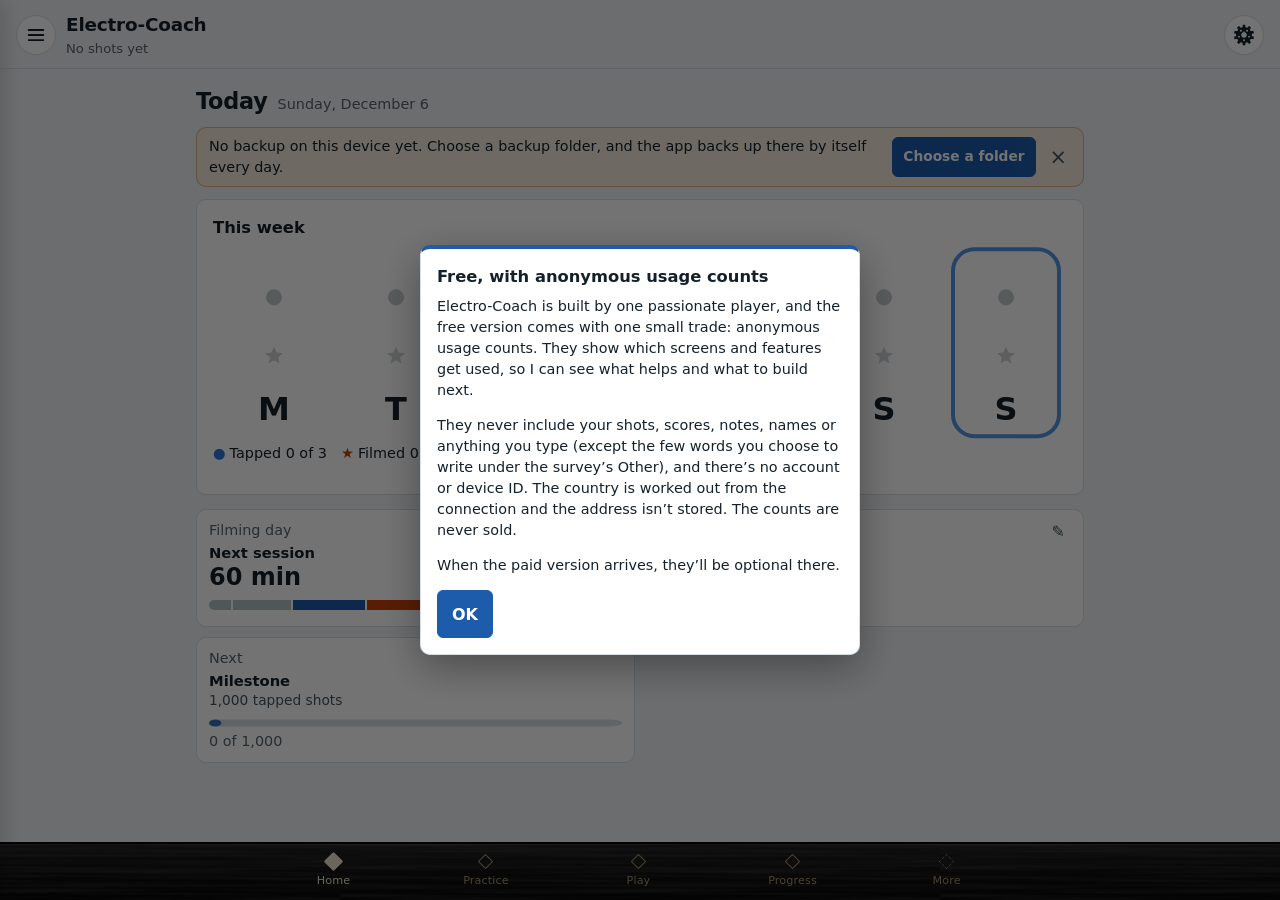
==== commit 055f40dc: "Old address for 0.1.107: the same site as electro-coach.com, with its moved banner The same Latest u" ====
--- a/app/index.html
+++ b/app/index.html
@@ -2,7 +2,7 @@
 <html lang="en">
   <head>
     <meta http-equiv="Content-Security-Policy" content="default-src 'self'; script-src 'self'; style-src 'self' 'unsafe-inline'; img-src 'self' data: blob:; font-src 'self' data:; connect-src 'self' https://us.aptabase.com https://dashboard.fargorate.com; worker-src 'self'; manifest-src 'self'; object-src 'none'; base-uri 'self'; form-action 'none'">
-    <meta name="ec-build" content="2026-11-10 23:06" />
+    <meta name="ec-build" content="2026-11-11 23:37" />
     <link rel="icon" type="image/png" href="[data-uri]" />
     <link rel="apple-touch-icon" href="[data-uri]" />
     <meta charset="utf-8" />
@@ -15,8 +15,8 @@
     <meta name="apple-mobile-web-app-status-bar-style" content="black-translucent" />
     <title>Electro-Coach</title>
     <meta name="description" content="The Electro-Coach web app: a pool and billiards practice coach with drills you tap, stroke feedback, a shot visualizer, a shot clock and progress from your Railbird data. Works offline; your data stays on your device." />
-    <script type="module" crossorigin src="./assets/index-D3n7TpG4.js"></script>
-    <link rel="stylesheet" crossorigin href="./assets/index--n2ADoQY.css">
+    <script type="module" crossorigin src="./assets/index-Dsm-0fOZ.js"></script>
+    <link rel="stylesheet" crossorigin href="./assets/index-CXIfabyW.css">
   </head>
   <body>
     <div id="app"></div>
--- a/app/assets/index-CXIfabyW.css
+++ b/app/assets/index-CXIfabyW.css
@@ -0,0 +1 @@
+@font-face{font-family:Atkinson Hyperlegible Next;font-style:normal;font-display:swap;font-weight:400;src:url(./atkinson-hyperlegible-next-latin-ext-400-normal-BalHKn7d.woff2) format("woff2"),url(./atkinson-hyperlegible-next-latin-ext-400-normal-qxMiU51n.woff) format("woff");unicode-range:U+0100-02BA,U+02BD-02C5,U+02C7-02CC,U+02CE-02D7,U+02DD-02FF,U+0304,U+0308,U+0329,U+1D00-1DBF,U+1E00-1E9F,U+1EF2-1EFF,U+2020,U+20A0-20AB,U+20AD-20C0,U+2113,U+2C60-2C7F,U+A720-A7FF}@font-face{font-family:Atkinson Hyperlegible Next;font-style:normal;font-display:swap;font-weight:400;src:url(./atkinson-hyperlegible-next-latin-400-normal-FfmJh7DR.woff2) format("woff2"),url(./atkinson-hyperlegible-next-latin-400-normal-DPp7N0cD.woff) format("woff");unicode-range:U+0000-00FF,U+0131,U+0152-0153,U+02BB-02BC,U+02C6,U+02DA,U+02DC,U+0304,U+0308,U+0329,U+2000-206F,U+20AC,U+2122,U+2191,U+2193,U+2212,U+2215,U+FEFF,U+FFFD}@font-face{font-family:Atkinson Hyperlegible Next;font-style:normal;font-display:swap;font-weight:600;src:url(./atkinson-hyperlegible-next-latin-ext-600-normal-kZZEtAc7.woff2) format("woff2"),url(./atkinson-hyperlegible-next-latin-ext-600-normal-BBAQIogt.woff) format("woff");unicode-range:U+0100-02BA,U+02BD-02C5,U+02C7-02CC,U+02CE-02D7,U+02DD-02FF,U+0304,U+0308,U+0329,U+1D00-1DBF,U+1E00-1E9F,U+1EF2-1EFF,U+2020,U+20A0-20AB,U+20AD-20C0,U+2113,U+2C60-2C7F,U+A720-A7FF}@font-face{font-family:Atkinson Hyperlegible Next;font-style:normal;font-display:swap;font-weight:600;src:url(./atkinson-hyperlegible-next-latin-600-normal-BBuhw47K.woff2) format("woff2"),url(./atkinson-hyperlegible-next-latin-600-normal-BhgCag5w.woff) format("woff");unicode-range:U+0000-00FF,U+0131,U+0152-0153,U+02BB-02BC,U+02C6,U+02DA,U+02DC,U+0304,U+0308,U+0329,U+2000-206F,U+20AC,U+2122,U+2191,U+2193,U+2212,U+2215,U+FEFF,U+FFFD}@font-face{font-family:Atkinson Hyperlegible Next;font-style:normal;font-display:swap;font-weight:700;src:url(./atkinson-hyperlegible-next-latin-ext-700-normal-CBw-mJf_.woff2) format("woff2"),url(./atkinson-hyperlegible-next-latin-ext-700-normal-292QVhS1.woff) format("woff");unicode-range:U+0100-02BA,U+02BD-02C5,U+02C7-02CC,U+02CE-02D7,U+02DD-02FF,U+0304,U+0308,U+0329,U+1D00-1DBF,U+1E00-1E9F,U+1EF2-1EFF,U+2020,U+20A0-20AB,U+20AD-20C0,U+2113,U+2C60-2C7F,U+A720-A7FF}@font-face{font-family:Atkinson Hyperlegible Next;font-style:normal;font-display:swap;font-weight:700;src:url(./atkinson-hyperlegible-next-latin-700-normal-Dpiyiu63.woff2) format("woff2"),url(./atkinson-hyperlegible-next-latin-700-normal-C2qZD_Q9.woff) format("woff");unicode-range:U+0000-00FF,U+0131,U+0152-0153,U+02BB-02BC,U+02C6,U+02DA,U+02DC,U+0304,U+0308,U+0329,U+2000-206F,U+20AC,U+2122,U+2191,U+2193,U+2212,U+2215,U+FEFF,U+FFFD}:root{color-scheme:light;--surface: #eef2f4;--card: #ffffff;--ink: #14212b;--ink-2: #44535e;--muted: #56636d;--line: #d6dee3;--grid: #e4e9ec;--accent: #1c5cab;--accent-ink: #ffffff;--rail: #1e1e20;--rail-edge: #060607;--pearl: #efe4cc;--pearl-dim: #8c7a63;--kept: #2a78d6;--kept-wash: rgba(42, 120, 214, .12);--excluded: #9aa6ae;--good: #008300;--warn: #b26b00;--bad: #c43b3a;--t-strong: #2e8b3e;--t-emerging: #8fc271;--t-neutral: #b4bec5;--film: #c2410c;--t-watch: #eea15a;--t-weak: #c63b2f;--radius-s: 6px;--radius-m: 10px;font-family:Atkinson Hyperlegible Next,system-ui,sans-serif;font-size:calc(100% * var(--text-scale, 1));line-height:1.45;color:var(--ink);background:var(--surface);-webkit-text-size-adjust:100%}@media(prefers-color-scheme:dark){:root:not([data-theme=light]){color-scheme:dark;--t-strong: #44a956;--t-emerging: #6f9f58;--t-neutral: #5d6b74;--film: #f08a4b;--t-watch: #d48a42;--t-weak: #e2625a;--surface: #10171c;--card: #182229;--ink: #e8eef2;--ink-2: #c6d0d7;--muted: #a9b5bd;--line: #2b3841;--grid: #22303a;--accent: #3987e5;--accent-ink: #08131c;--rail: #1b1b1d;--rail-edge: #050506;--pearl: #e9dcc0;--pearl-dim: #7a6a55;--kept: #3987e5;--kept-wash: rgba(57, 135, 229, .16);--excluded: #7d8b95;--good: #3ca33c;--warn: #d99a2b;--bad: #e66767}}:root[data-theme=dark]{color-scheme:dark;--t-strong: #44a956;--t-emerging: #6f9f58;--t-neutral: #5d6b74;--film: #f08a4b;--t-watch: #d48a42;--t-weak: #e2625a;--surface: #10171c;--card: #182229;--ink: #e8eef2;--ink-2: #c6d0d7;--muted: #a9b5bd;--line: #2b3841;--grid: #22303a;--accent: #3987e5;--accent-ink: #08131c;--rail: #1b1b1d;--rail-edge: #050506;--pearl: #e9dcc0;--pearl-dim: #7a6a55;--kept: #3987e5;--kept-wash: rgba(57, 135, 229, .16);--excluded: #7d8b95;--good: #3ca33c;--warn: #d99a2b;--bad: #e66767}*{box-sizing:border-box}html,body{margin:0;background:var(--surface)}body{min-height:100dvh}button,input,select,textarea{font:inherit;color:inherit}a{color:var(--accent)}:focus-visible{outline:3px solid var(--accent);outline-offset:2px}.num{font-variant-numeric:tabular-nums}.app{display:grid;grid-template-rows:auto 1fr auto;grid-template-columns:minmax(0,1fr);min-height:100dvh}.top{display:flex;align-items:center;justify-content:space-between;gap:12px;padding:calc(env(safe-area-inset-top) + 12px) 16px 10px;background:var(--surface);position:sticky;top:0;z-index:5;border-bottom:1px solid var(--line)}.top h1{font-size:1.15rem;margin:0;font-weight:700;letter-spacing:-.01em}.top .status{font-size:.82rem;color:var(--muted)}.icon-btn{width:40px;height:40px;border-radius:50%;border:1px solid var(--line);background:var(--card);display:grid;place-items:center;cursor:pointer}.icon-btn svg{width:22px;height:22px}main{padding:16px;max-width:920px;width:100%;min-width:0;margin:0 auto}.controls>label{flex:1 1 130px}.controls select,.controls input{width:100%}.rail{position:sticky;bottom:0;z-index:5;background:linear-gradient(var(--rail),var(--rail-edge));border-top:3px solid var(--rail-edge);padding:6px 4px calc(env(safe-area-inset-bottom) + 6px);box-shadow:inset 0 1px #ffffff12}.rail ul{list-style:none;margin:0 auto;padding:0;display:flex;max-width:760px;overflow-x:auto;scroll-snap-type:x proximity;scrollbar-width:none;-webkit-overflow-scrolling:touch}.rail ul::-webkit-scrollbar{display:none}.rail li{flex:1 0 auto;scroll-snap-align:start}.rail.fade-r ul{-webkit-mask-image:linear-gradient(90deg,#000 calc(100% - 28px),transparent);mask-image:linear-gradient(90deg,#000 calc(100% - 28px),transparent)}.rail.fade-l ul{-webkit-mask-image:linear-gradient(90deg,transparent,#000 28px);mask-image:linear-gradient(90deg,transparent,#000 28px)}.rail.fade-l.fade-r ul{-webkit-mask-image:linear-gradient(90deg,transparent,#000 28px,#000 calc(100% - 28px),transparent);mask-image:linear-gradient(90deg,transparent,#000 28px,#000 calc(100% - 28px),transparent)}.rail button{width:100%;background:none;border:0;cursor:pointer;display:grid;justify-items:center;gap:4px;padding:6px 3px 2px;white-space:nowrap;min-height:44px;min-width:3.6em;color:var(--pearl-dim);font-size:.7rem;letter-spacing:.01em}.rail .diamond{width:11px;height:11px;transform:rotate(45deg);border:1.5px solid var(--pearl-dim);border-radius:1px;transition:background .16s,border-color .16s,transform .16s}.rail button[aria-current=page]{color:var(--pearl)}.rail button[aria-current=page] .diamond{background:var(--pearl);border-color:var(--pearl);transform:rotate(45deg) scale(1.25)}.rail button.later{opacity:.55}@media(prefers-reduced-motion:reduce){.rail .diamond{transition:none}}h2{font-size:1.4rem;margin:4px 0;letter-spacing:-.01em}h3{font-size:1.02rem;margin:0 0 8px}.lede{color:var(--ink-2);margin:0 0 16px;max-width:62ch}.card{background:var(--card);border:1px solid var(--line);border-radius:var(--radius-m);padding:16px;margin-bottom:14px}.card.flat{background:transparent;border-style:dashed}.muted{color:var(--muted)}.small{font-size:.9rem}.row{display:flex;gap:10px;flex-wrap:wrap;align-items:center}.spacer{flex:1}.btn{display:inline-flex;align-items:center;gap:8px;cursor:pointer;border-radius:var(--radius-s);border:1px solid var(--line);background:var(--card);padding:9px 14px;min-height:42px;font-weight:600}.btn.primary{background:var(--accent);color:var(--accent-ink);border-color:var(--accent)}.btn.danger{color:var(--bad)}.btn:disabled{opacity:.5;cursor:default}.drop{border:2px dashed var(--line);border-radius:var(--radius-m);padding:28px 16px;display:grid;justify-items:center;gap:10px;text-align:center;background:var(--card)}.drop.over{border-color:var(--accent);background:var(--kept-wash)}.facts{display:grid;grid-template-columns:repeat(auto-fit,minmax(130px,1fr));gap:12px 18px;margin:4px 0 0}.facts div{display:grid;gap:2px}.facts dt{font-size:.8rem;color:var(--muted)}.facts dd{margin:0;font-size:1.25rem;font-weight:700;font-variant-numeric:tabular-nums}table{width:100%;border-collapse:collapse;font-size:.9rem}th,td{text-align:left;padding:7px 8px;border-bottom:1px solid var(--grid);vertical-align:top}th{font-weight:600;color:var(--ink-2);font-size:.82rem}td.n,th.n{text-align:right;font-variant-numeric:tabular-nums}.scroll-x{overflow-x:auto}.notice{border-left:4px solid var(--warn);padding:8px 12px;background:var(--card);border-radius:0 var(--radius-s) var(--radius-s) 0;margin:8px 0}.notice.bad{border-color:var(--bad)}.notice.good{border-color:var(--good)}.controls{display:flex;gap:8px;flex-wrap:wrap;margin-bottom:12px}.controls label{display:grid;gap:3px;font-size:.78rem;color:var(--muted)}select,input[type=date],input[type=number]{background:var(--card);border:1px solid var(--line);border-radius:var(--radius-s);padding:7px 9px;min-height:40px;font-size:.92rem}.seg{display:inline-flex;border:1px solid var(--line);border-radius:var(--radius-s);overflow:hidden;background:var(--card)}.seg button{border:0;background:none;padding:7px 11px;min-height:38px;cursor:pointer;font-size:.86rem}.seg button+button{border-left:1px solid var(--line)}.seg button[aria-pressed=true]{background:var(--accent);color:var(--accent-ink)}.chips{display:flex;gap:6px;overflow-x:auto;padding-bottom:4px;margin-bottom:10px;scrollbar-width:thin}.chips button{flex:none;border:1px solid var(--line);background:var(--card);border-radius:999px;padding:6px 13px;cursor:pointer;font-size:.88rem;min-height:36px}.chips button[aria-pressed=true]{border-color:var(--accent);background:var(--accent);color:var(--accent-ink)}.month{font-size:.85rem;color:var(--muted);margin:18px 0 6px;font-weight:600}.session{display:grid;grid-template-columns:52px 1fr auto;gap:10px;align-items:center;padding:10px 12px;cursor:pointer;width:100%;text-align:left;background:var(--card);border:1px solid var(--line);border-radius:var(--radius-s);margin-bottom:6px}.session .day{font-size:1.25rem;font-weight:700;line-height:1;text-align:center}.session .day small{display:block;font-size:.7rem;color:var(--muted);font-weight:400;margin-top:3px}.session .rate{text-align:right;font-variant-numeric:tabular-nums;font-weight:700}.session .rate small{display:block;font-weight:400;color:var(--muted);font-size:.75rem}.type{display:inline-block;font-size:.74rem;padding:1px 7px;border-radius:999px;border:1px solid var(--line);color:var(--ink-2);margin-left:6px}.session-detail{margin:-2px 0 10px;padding:10px 12px;border:1px solid var(--line);border-top:0;border-radius:0 0 var(--radius-s) var(--radius-s);background:var(--card);font-size:.9rem}.chart{width:100%;display:block;overflow:visible}.chart text{fill:var(--muted);font-size:calc(11px * var(--chart-text, 1));font-family:inherit}.chart .tick{stroke:var(--grid);stroke-width:1}.chart .axis{stroke:var(--line);stroke-width:1}.chart .label-ink{fill:var(--ink-2)}.chart .hit{fill:transparent;cursor:pointer}.chart .sel{fill:var(--kept-wash)}.legend{display:flex;gap:14px;flex-wrap:wrap;font-size:.82rem;color:var(--ink-2);margin:2px 0 8px}.legend span{display:inline-flex;align-items:center;gap:6px}.swatch{width:12px;height:12px;border-radius:3px;display:inline-block}.panel-title{font-size:.88rem;font-weight:600;color:var(--ink-2);margin:12px 0 2px}.bin-detail{border-top:1px solid var(--grid);margin-top:8px;padding-top:10px;font-size:.9rem}details summary{cursor:pointer;font-weight:600;padding:4px 0}.toggle-row{display:flex;align-items:center;justify-content:space-between;gap:12px;padding:10px 0;border-bottom:1px solid var(--grid)}.toggle-row:last-child{border-bottom:0}.toggle-row .why{font-size:.82rem;color:var(--muted);max-width:52ch}.toggle-row input[type=number]{width:84px}.btn-s{min-height:40px;padding:5px 10px;font-size:.86rem}code{font-family:ui-monospace,Cascadia Mono,Consolas,monospace;font-size:.88em;background:var(--grid);padding:1px 5px;border-radius:4px}textarea,input[type=text],.fargo-q{width:100%;background:var(--card);border:1px solid var(--line);border-radius:var(--radius-s);padding:8px 10px;font-size:.95rem}textarea.mono{font-family:ui-monospace,Consolas,monospace;font-size:.8rem}.field{display:grid;gap:4px;font-size:.82rem;color:var(--muted);margin-bottom:10px}.table-dia{width:100%;height:auto;display:block}.table-dia .dia-label{font-size:2.1px;font-family:inherit;font-weight:600}.table-dia .on-cloth{fill:#f3f0e6;paint-order:stroke;stroke:#00000059;stroke-width:.35px}.table-dia .dia-num{font-size:1px;font-weight:700;fill:#111;font-family:inherit}.dia-key{margin:8px 0 6px;font-size:.78rem;gap:6px 12px}.drill-group{margin:18px 0 6px}.drill-group h3{font-size:1.1rem}.drill-list{display:flex;gap:10px;margin-top:8px;overflow-x:auto;overscroll-behavior-x:contain;scroll-snap-type:x mandatory;padding:2px 2px 8px;scrollbar-width:thin}.drill-list>.drill-card{flex:0 0 min(82%,300px);scroll-snap-align:start}.drill-card{display:grid;grid-template-columns:62px minmax(0,1fr);gap:12px;align-items:center;text-align:left;background:var(--card);border:1px solid var(--line);border-radius:var(--radius-m);padding:10px 12px;cursor:pointer}.drill-card:hover{border-color:var(--accent)}.drill-card-text{display:grid;gap:3px;min-width:0}.drill-name{font-weight:700}.drill-card.add{border-style:dashed;background:transparent}.add-plus{width:62px;height:62px;display:grid;place-items:center;font-size:1.8rem;color:var(--muted);border:1px dashed var(--line);border-radius:var(--radius-s)}.drill-detail{display:grid;grid-template-columns:minmax(0,340px) minmax(0,1fr);gap:22px;align-items:start}@media(max-width:680px){.drill-detail{grid-template-columns:minmax(0,1fr)}.drill-figure{max-width:340px;width:100%;margin:0 auto}}.drill-figure{display:grid;gap:6px;justify-items:start}.drill-text{min-width:0}.setup{margin:4px 0 6px;padding-left:18px}.setup li{margin-bottom:3px}.tag-list{display:grid;gap:6px}.tag-chip{display:inline-flex;align-items:center;gap:8px;flex-wrap:wrap}.tag-chip code{font-size:1rem;padding:4px 8px}.tally-row{padding:10px 0;border-bottom:1px solid var(--grid)}.tally-row:last-child{border-bottom:0}.capture{color:var(--ink-2)}.layout-editor{width:100%;display:grid;gap:6px}.tally{max-width:560px;margin:0 auto}.tally-top{display:flex;align-items:center;gap:8px;flex-wrap:wrap}.tally-body{display:grid;gap:10px;margin-top:14px}.tl-side,.tl-taps{display:grid;gap:10px;min-width:0}.tally-facts dd{font-size:calc(1.6 * var(--u))}.tap{border:0;border-radius:var(--radius-m);cursor:pointer;font-weight:700;font-size:calc(1.15 * var(--u));display:grid;place-items:center;gap:2px;min-height:76px;padding:10px;color:var(--ink);background:var(--card);box-shadow:inset 0 0 0 1.5px var(--line);touch-action:manipulation;-webkit-tap-highlight-color:transparent;user-select:none}.tap small{font-weight:400;font-size:calc(.74 * var(--u));color:var(--muted)}.tap:active{transform:scale(.98)}.tap-make{background:var(--good);color:#fff;box-shadow:none;min-height:104px;font-size:calc(1.45 * var(--u))}.tap-make small{color:#ffffffd9}.tap-miss{box-shadow:inset 0 0 0 2px var(--bad)}.btn.ghost-miss{box-shadow:inset 0 0 0 2px var(--bad);border-color:var(--bad)}.btn.ghost-line{box-shadow:inset 0 0 0 2px var(--warn);border-color:var(--warn)}.tap-carry{box-shadow:inset 0 0 0 3px var(--warn);min-height:76px;font-size:calc(1.2 * var(--u))}.tap-cb{min-height:60px;font-size:calc(1 * var(--u))}.tap-pair{display:grid;grid-template-columns:1fr 1fr;gap:10px}.ball-grid{display:grid;gap:8px}.tap-ball{min-height:64px;font-size:calc(1.5 * var(--u))}.rack-strip{display:flex;flex-wrap:wrap;gap:6px}.rack{min-width:32px;height:32px;border-radius:50%;display:grid;place-items:center;font-weight:700;border:1.5px solid var(--warn);font-variant-numeric:tabular-nums}.rack.done{background:var(--good);border-color:var(--good);color:#fff}.side-pick{display:grid;grid-template-columns:1fr 1fr;gap:10px}.side-pick button{border:2px solid var(--line);background:var(--card);border-radius:var(--radius-m);padding:12px 8px;cursor:pointer;display:grid;gap:2px;font-weight:700;font-size:1.05rem}.side-pick button small{font-weight:400;font-size:.78rem;color:var(--muted)}.side-pick button[aria-pressed=true]{border-color:var(--accent);background:var(--kept-wash)}.switch-row{display:flex;align-items:center;gap:8px;color:var(--ink-2)}.seg-big{display:flex;width:100%}.seg-big button{flex:1;min-height:46px;font-size:.98rem}.tally-table td,.tally-table th{padding:5px 8px}.tally-table.compact{font-size:.85rem}.mini-meter{display:inline-grid;grid-template-columns:60px auto;align-items:center;gap:6px}.mini-meter:before{content:"";grid-area:1 / 1;height:6px;border-radius:3px;background:var(--grid)}.mini-meter span{grid-area:1 / 1;height:6px;border-radius:3px;background:var(--kept);justify-self:start}.undo-row{display:flex;align-items:center;gap:12px;margin-top:14px;flex-wrap:wrap}.flash{font-size:.9rem;color:var(--ink-2);min-height:1.3em}.tally-banner{width:100%;text-align:left;border:0;cursor:pointer;margin-bottom:12px;background:var(--good);color:#fff;font-weight:600;padding:10px 14px;border-radius:var(--radius-s)}.tap-ball.picked{box-shadow:inset 0 0 0 3px var(--accent);background:var(--kept-wash)}.tap:disabled{opacity:.45;cursor:default;transform:none}.tap-line{box-shadow:inset 0 0 0 2px var(--ink-2);border:0;background-image:repeating-linear-gradient(135deg,transparent 0 7px,var(--grid) 7px 9px)}.rack.line{border-style:dashed;border-color:var(--ink-2)}.rack.mini{min-width:20px;height:20px;font-size:.7rem;font-style:normal;display:inline-grid}.ends-table td.bar{width:45%}.ends-bar{display:flex;height:10px;gap:2px}.ends-bar span{border-radius:2px}.ends-bar .m{background:var(--warn)}.ends-bar .l{background:var(--ink-2);opacity:.55}.ends-bar .c{background:var(--accent);opacity:.7}.ends-bar .s{background:var(--bad, #c0392b)}.layout-now{padding:8px 10px;margin:0 0 8px}.layout-name{display:flex;align-items:center;gap:6px;flex-wrap:wrap;font-size:calc(1.05 * var(--u))}.t-strong{fill:var(--t-strong);background:var(--t-strong)}.t-emerging{fill:var(--t-emerging);background:var(--t-emerging)}.t-neutral{fill:var(--t-neutral);background:var(--t-neutral)}.t-watch{fill:var(--t-watch);background:var(--t-watch)}.t-weak{fill:var(--t-weak);background:var(--t-weak)}.t-cond{fill:var(--excluded)}.chart .zero{stroke:var(--ink-2);stroke-width:1.2}.chart .ci{stroke:var(--ink);stroke-width:1.4;stroke-linecap:round}.chart .cur{fill:var(--accent);stroke:var(--card);stroke-width:1.5}.chart .cur.hollow{fill:var(--card);stroke:var(--accent)}.chart .band{fill:var(--kept-wash)}.chart .curve{stroke:var(--kept);stroke-width:2;stroke-linejoin:round}.chart .curve-dot{fill:var(--kept);stroke:var(--card);stroke-width:2}.chart .axis-mini{font-size:calc(10px * var(--chart-text, 1))}.forest-group{margin-top:10px}.forest-head{font-size:.82rem;font-weight:700;color:var(--ink-2);padding:6px 0 2px;border-bottom:1px solid var(--grid)}.forest-head .muted{font-weight:400}.forest-row{border-bottom:1px solid var(--grid);padding:4px 0 2px}.forest-row svg{display:block}.forest-label{width:100%;display:flex;justify-content:space-between;align-items:center;gap:10px;background:none;border:0;padding:2px 0;min-height:40px;font-size:.86rem;text-align:left;cursor:pointer;color:var(--ink)}.forest-row.open{background:var(--kept-wash)}.seg-detail{padding:6px 2px 8px;display:grid;gap:3px}.axis-note{text-align:center;margin-top:6px}.radar text{font-size:calc(10.5px * var(--chart-text, 1))}.pred{display:grid;grid-template-columns:minmax(0,1.3fr) minmax(0,1fr);gap:18px;align-items:start}@media(max-width:640px){.pred{grid-template-columns:minmax(0,1fr)}}.pred-inputs{display:grid;gap:10px}.pred-field{display:grid;grid-template-columns:minmax(0,1fr) auto;grid-template-areas:"lab num" "rng rng";gap:2px 8px;font-size:.86rem;align-items:center}.pred-field>span:first-child{grid-area:lab;color:var(--ink-2)}.pred-field input[type=range]{grid-area:rng;width:100%;accent-color:var(--accent)}.pred-num{grid-area:num;display:inline-flex;align-items:center;gap:4px}.pred-num input{width:72px;min-height:34px;padding:4px 6px}.pred-out{background:var(--surface);border-radius:var(--radius-m);padding:14px}.pred-label{font-size:.82rem;color:var(--muted)}.pred-big{font-size:3rem;font-weight:700;line-height:1.05}.meter{height:8px;border-radius:4px;background:var(--grid);margin-top:8px;overflow:hidden}.meter span{display:block;height:100%;background:var(--kept);border-radius:4px}details.card>summary{font-size:1.02rem}.heat-single{max-width:440px;margin:0 auto}.heat-pair{display:grid;grid-template-columns:1fr 1fr;gap:10px;max-width:760px;margin:0 auto}.heat-fig{margin:0}.heat-fig figcaption{font-size:.82rem;margin-bottom:4px}.table-dia.heat .contour{fill:none;stroke:#1b1b1b;stroke-linecap:round;opacity:.75}.table-dia.heat .contour-label{font-size:2.2px;font-weight:700;fill:#1b1b1b;paint-order:stroke;stroke:#fbfbf7;stroke-width:.6px;font-family:inherit}.heat-legend{max-width:440px;margin:12px auto 0;display:grid;gap:4px}.heat-legend .bar{height:12px;border-radius:6px;border:1px solid var(--line)}.heat-legend .ticks{display:flex;justify-content:space-between;color:var(--ink-2)}.readout{border-top:1px solid var(--line);margin-top:14px;padding-top:12px}.heat-legend .bar-wrap{position:relative;padding-bottom:9px}.heat-legend .avg-mark{position:absolute;bottom:0;width:0;height:0;transform:translate(-6px);border-left:6px solid transparent;border-right:6px solid transparent;border-bottom:8px solid var(--ink)}.tiles{display:grid;grid-template-columns:repeat(auto-fill,minmax(150px,1fr));gap:8px;margin-bottom:12px}.tile,.pmeter{background:var(--card);border:1px solid var(--line);border-radius:var(--radius-m);padding:10px 12px;border-top:4px solid var(--t-neutral);min-width:0}.tile.good,.pmeter.good{border-top-color:var(--t-strong)}.tile.bad,.pmeter.bad{border-top-color:var(--t-weak)}.tile-title,.meter-title{font-size:.82rem;font-weight:700;color:var(--ink-2)}.tile-big{font-size:1.6rem;font-weight:700;line-height:1.15;margin-top:2px}.meter-grid{display:grid;grid-template-columns:repeat(auto-fill,minmax(240px,1fr));gap:10px}.pmeter{border-top-width:4px}.x-btn{border:0;background:none;color:var(--muted);font-size:1.2rem;line-height:1;cursor:pointer;padding:0 4px;min-height:28px}.subcard{border:1px dashed var(--line);border-radius:var(--radius-s);padding:10px 12px}.bar-meter{position:relative;height:10px;border-radius:5px;background:var(--grid);margin:6px 0 4px}.bar-meter .fill{height:100%;border-radius:5px;background:var(--kept)}.bar-meter .tick{position:absolute;top:-3px;width:2px;height:16px;background:var(--ink);transform:translate(-1px)}.tchart{display:block;overflow:visible}.tchart .grid{stroke:var(--grid);stroke-width:1}.tchart .axis{stroke:var(--muted)}.tchart .tick{fill:var(--muted);font-size:calc(10.5px * var(--chart-text, 1));font-family:inherit}.tchart .ref{stroke:var(--ink-2);stroke-width:1;stroke-dasharray:3 3;opacity:.7}.tchart .freeze{stroke:var(--warn);stroke-width:1.5;stroke-dasharray:5 4}.tchart .freeze-label{fill:var(--warn)}.tchart .band{fill:var(--kept-wash);stroke:none}.tchart .line{fill:none;stroke:var(--ink);stroke-width:2;stroke-linejoin:round}.tchart .line2{fill:none;stroke:var(--muted);stroke-width:1.6;stroke-dasharray:5 3}.tchart .dot{fill:var(--kept);fill-opacity:.55;stroke:var(--kept);stroke-width:1}.tchart .dot.hollow{fill:var(--card);fill-opacity:1}.tchart .dot.clipped{stroke-dasharray:2 1.5}.tchart .dot.sel{stroke:var(--ink);stroke-width:2;fill-opacity:.9}.tchart .marker line{stroke:var(--muted);stroke-width:1;stroke-dasharray:1 2.5}.tchart .marker rect{fill:var(--card);stroke:var(--ink-2);stroke-width:1.2}.tchart .marker text{font-size:calc(9.5px * var(--chart-text, 1));font-weight:700;fill:var(--ink);font-family:inherit}.tchart.compact .marker line{stroke-dasharray:1 2;opacity:.8}.railbird-role summary{cursor:pointer}.railbird-role .usage-list{margin-top:8px}details.railbird-role:not(.card){margin-top:10px;padding-top:8px;border-top:1px solid var(--line)}.feedback-card,.request-drill{gap:10px}.th-grid{margin:8px 0 6px;display:grid;grid-template-columns:auto auto auto auto;justify-content:start;gap:6px 10px;align-items:center}.th-grid select{min-width:0;padding-left:8px;padding-right:4px}.th-head{color:var(--muted);font-size:.85em}.th-join{color:var(--muted)}.th-rules{margin:4px 0 8px;display:grid;gap:3px}.th-rules b{color:var(--ink-2);font-weight:600}.note-form{display:flex;flex-wrap:wrap;gap:8px;align-items:end}.note-form label{display:grid;gap:3px;color:var(--muted)}.note-form .grow{flex:1 1 220px}.note-form input,.note-form select{width:100%}.note-list{list-style:none;padding:0;margin:12px 0 0;display:grid;gap:8px}.note-list li{display:flex;gap:10px;align-items:start;border-top:1px solid var(--line);padding-top:8px;flex-wrap:wrap}.note-list .grow{flex:1 1 200px;min-width:0}.note-num{display:inline-grid;place-items:center;width:22px;height:22px;border-radius:50%;border:1.2px solid var(--ink-2);font-size:.75rem;font-weight:700;flex:none}.btn[aria-pressed=true]{border-color:var(--good);color:var(--good)}.blocks{list-style:none;padding:0;margin:0;display:grid;gap:10px}.blocks li{display:flex;gap:12px;align-items:start;border-top:1px solid var(--line);padding-top:10px}.blocks li:first-child{border-top:0;padding-top:0}.blocks .grow,.plan-item .grow{flex:1 1 auto}.block-min{flex:none;min-width:44px;font-size:1.25rem;font-weight:700;color:var(--accent)}.block-title{font-weight:700}.cue{margin-top:4px;font-style:italic;color:var(--ink-2)}.plan-item{border-top:1px solid var(--line);padding:12px 0}.plan-item:first-of-type{border-top:0;padding-top:0}.plan-item.is-hidden{opacity:.55}.plan-rank{flex:none;display:inline-grid;place-items:center;width:26px;height:26px;border-radius:50%;background:var(--ink);color:var(--card);font-weight:700;font-size:.85rem}.plan-cost{flex:none;text-align:right}.plan-cost b{font-size:1.35rem}:root[data-palette=teal]{--kept: #0f8a7e;--kept-wash: rgba(15, 138, 126, .13)}@media(prefers-color-scheme:dark){:root:not([data-theme=light])[data-palette=teal]{--kept: #2bb5a6;--kept-wash: rgba(43, 181, 166, .18)}}:root[data-theme=dark][data-palette=teal]{--kept: #2bb5a6;--kept-wash: rgba(43, 181, 166, .18)}:root[data-palette=violet]{--kept: #6a4fc7;--kept-wash: rgba(106, 79, 199, .13)}@media(prefers-color-scheme:dark){:root:not([data-theme=light])[data-palette=violet]{--kept: #9a83f0;--kept-wash: rgba(154, 131, 240, .18)}}:root[data-theme=dark][data-palette=violet]{--kept: #9a83f0;--kept-wash: rgba(154, 131, 240, .18)}:root[data-palette=amber]{--kept: #b06d06;--kept-wash: rgba(176, 109, 6, .13)}@media(prefers-color-scheme:dark){:root:not([data-theme=light])[data-palette=amber]{--kept: #e3a33a;--kept-wash: rgba(227, 163, 58, .18)}}:root[data-theme=dark][data-palette=amber]{--kept: #e3a33a;--kept-wash: rgba(227, 163, 58, .18)}:root[data-tiers=blue-orange]{--t-strong: #1f6fb5;--t-emerging: #7fb2e0;--t-watch: #f0a35a;--t-weak: #c8590f}@media(prefers-color-scheme:dark){:root:not([data-theme=light])[data-tiers=blue-orange]{--t-strong: #4a94e0;--t-emerging: #3f6f9c;--t-watch: #d48a42;--t-weak: #e07a2e}}:root[data-theme=dark][data-tiers=blue-orange]{--t-strong: #4a94e0;--t-emerging: #3f6f9c;--t-watch: #d48a42;--t-weak: #e07a2e}.pref-row{display:grid;gap:6px;margin-top:12px}.pref-label{font-weight:600;font-size:.9rem}.seg.wrap{display:flex;flex-wrap:wrap;width:fit-content;max-width:100%}.seg.wrap button{display:inline-flex;align-items:center;gap:7px}.seg.wrap button+button{border-left:1px solid var(--line)}.pref-swatch{display:inline-flex;border-radius:3px;overflow:hidden;border:1px solid rgba(0,0,0,.15)}.pref-swatch i{width:9px;height:14px;display:block}.clock{max-width:640px;margin:0 auto;display:grid;gap:10px;--pa: #4f8ef7;--pb: #f59e0b}.clock-top{display:flex;justify-content:space-between;align-items:center;gap:8px}.clock-pause{min-height:48px;font-weight:700;width:100%}.clock-top{margin-bottom:8px}.btn.clock-reset{color:var(--bad);border-color:var(--bad);font-weight:700}.btn.clock-reset:hover,.btn.clock-reset:active{background:color-mix(in srgb,var(--bad) 12%,transparent)}.clock-face{width:100%;border:0;cursor:pointer;border-radius:18px;padding:14px 16px 16px;background:#0d1418;color:#eef3f6;display:grid;justify-items:center;gap:4px;box-shadow:inset 0 0 0 1px #ffffff0f;-webkit-tap-highlight-color:transparent;border-top:10px solid var(--pa)}.clock-face.p1{border-top-color:var(--pb)}.clock-who{font-size:clamp(calc(1.6 * var(--u)),7vw,calc(2.4 * var(--u)));font-weight:800;color:var(--pa);line-height:1.1}.clock-face.p1 .clock-who{color:var(--pb)}.clock-stage{font-size:clamp(calc(1.55 * var(--u)),6.6vw,calc(2 * var(--u)));font-weight:800;color:var(--pa);text-align:center;line-height:1.15}.clock-face.p1 .clock-stage{color:var(--pb)}.clock-face.expired .clock-stage{color:#ff8a7f}.clock-num{font-size:clamp(calc(6 * var(--u)),31vw,calc(14 * var(--u)));font-weight:700;line-height:.95;letter-spacing:-.03em}.clock-face.warn .clock-num{color:#f2b13c}.clock-face.crit .clock-num{color:#ff5d4f}.clock-face.expired .clock-num{color:#ff5d4f;font-size:clamp(calc(4.5 * var(--u)),24vw,calc(9 * var(--u)));padding:.18em 0}.clock-face.expired{box-shadow:inset 0 0 0 3px #ff5d4f}.clock-bar{width:100%;height:12px;border-radius:6px;background:#ffffff1a;overflow:hidden}.clock-bar span{display:block;height:100%;background:#3fbf6f;transition:width .12s linear}.clock-face.warn .clock-bar span{background:#f2b13c}.clock-face.crit .clock-bar span,.clock-face.expired .clock-bar span{background:#ff5d4f}.clock-hint{font-size:calc(1.05 * var(--u));color:#b9c7d0;font-weight:600}.clock-big{min-height:64px;font-size:calc(1.25 * var(--u));font-weight:800;justify-content:center}.clock-wide{min-height:52px;font-size:calc(1.1 * var(--u));font-weight:700;justify-content:center}.clock-row{display:grid;grid-template-columns:repeat(auto-fit,minmax(140px,1fr));gap:10px}.clock-players{display:grid;grid-template-columns:1fr 1fr;gap:10px}.clock-player{border-radius:14px;padding:10px;display:grid;gap:6px;background:var(--card);border:3px solid color-mix(in srgb,var(--pa) 35%,transparent)}.clock-player.p1{border-color:color-mix(in srgb,var(--pb) 35%,transparent)}.clock-player.at-table{border-color:var(--pa);background:color-mix(in srgb,var(--pa) 14%,var(--card))}.clock-player.p1.at-table{border-color:var(--pb);background:color-mix(in srgb,var(--pb) 14%,var(--card))}.cp-name{font-size:clamp(calc(1.15 * var(--u)),5vw,calc(1.5 * var(--u)));font-weight:800;overflow:hidden;text-overflow:ellipsis;white-space:nowrap}.clock-player.p0 .cp-name{color:var(--pa)}.clock-player.p1 .cp-name{color:var(--pb)}.cp-tag{font-size:calc(.95 * var(--u));font-weight:700;min-height:1.2em}.cp-ext{display:grid;justify-items:center;min-height:72px;gap:0}.cp-ext-main{font-size:calc(1.6 * var(--u));font-weight:800;line-height:1.1}.cp-ext-sub{font-size:calc(.95 * var(--u));font-weight:600}.clock-newrack{display:grid;gap:10px}.btn.breaker.p0{border:3px solid var(--pa)}.btn.breaker.p1{border:3px solid var(--pb)}.clock .btn.primary[aria-pressed=true]{color:var(--accent-ink);border-color:var(--accent)}.clock-usage summary{font-weight:700;font-size:1.05rem;cursor:pointer}.usage-list{margin:0;padding-left:18px;display:grid;gap:4px}.clock-settings{display:grid;grid-template-columns:repeat(auto-fill,minmax(200px,1fr));gap:10px}.clock-settings label{display:grid;gap:4px;font-size:.85rem;color:var(--muted)}.clock-settings select,.clock-settings input[type=text]{width:100%}.bowl-sheet{display:grid;grid-template-columns:repeat(10,minmax(0,1fr));border:1.5px solid var(--ink-2);border-radius:var(--radius-s);overflow:hidden;background:var(--card)}@media(max-width:520px){.bowl-sheet{grid-template-columns:repeat(5,minmax(0,1fr))}.bowl-frame:nth-child(n+6){border-top:1.5px solid var(--ink-2)}.bowl-frame:nth-child(5){border-right:0}}.bowl-frame{border-right:1px solid var(--line);display:grid;grid-template-rows:auto auto 1fr;min-height:76px}.bowl-frame:last-child{border-right:0}.bowl-frame.current{background:var(--kept-wash)}.bowl-n{font-size:calc(.7 * var(--u));color:var(--muted);text-align:center;padding-top:2px}.bowl-marks{display:flex;justify-content:flex-end}.bowl-marks span{min-width:1.4em;height:1.6em;display:grid;place-items:center;font-weight:700;border-left:1px solid var(--line);border-bottom:1px solid var(--line);font-size:calc(.92 * var(--u))}.bowl-cum{text-align:center;font-weight:700;font-size:calc(1.1 * var(--u));align-self:center;padding:4px 0}.bowl-keys{display:grid;grid-template-columns:repeat(6,1fr);gap:8px}.bowl-key{min-height:56px;border-radius:var(--radius-s);border:1px solid var(--line);background:var(--card);font-size:calc(1.35 * var(--u));font-weight:700;cursor:pointer}.bowl-key.all{background:var(--accent);color:var(--accent-ink);border-color:var(--accent)}.bowl-key:disabled{opacity:.25;cursor:default}.game-list{list-style:none;padding:0;margin:0;display:grid;gap:8px}.game-list li{display:flex;gap:8px;align-items:center;flex-wrap:wrap;border-top:1px solid var(--line);padding-top:8px}.game-list li:first-child{border-top:0;padding-top:0}.game-list .grow{flex:1 1 200px;min-width:0}.sp-players{display:grid;grid-template-columns:1fr 1fr;gap:8px}.sp-player{background:var(--card);border:1px solid var(--line);border-radius:var(--radius-m);padding:10px 12px;min-width:0;transition:box-shadow .2s,opacity .2s}.sp-players{--at-table: #a87d00}@media(prefers-color-scheme:dark){:root:not([data-theme=light]) .sp-players{--at-table: #f2c94c}}:root[data-theme=dark] .sp-players{--at-table: #f2c94c}.sp-player.at-table{border:3px solid var(--at-table);padding:8px 10px;background:color-mix(in srgb,var(--at-table) 12%,var(--card));box-shadow:0 0 0 3px color-mix(in srgb,var(--at-table) 35%,transparent),0 0 26px color-mix(in srgb,var(--at-table) 60%,transparent);animation:at-table-glow 2.4s ease-in-out infinite}@keyframes at-table-glow{50%{box-shadow:0 0 0 4px color-mix(in srgb,var(--at-table) 45%,transparent),0 0 38px color-mix(in srgb,var(--at-table) 75%,transparent)}}@media(prefers-reduced-motion:reduce){.sp-player.at-table{animation:none}}.sp-player.at-table .sp-score{color:var(--at-table);text-shadow:0 0 18px color-mix(in srgb,var(--at-table) 70%,transparent)}.sp-player.at-table .sp-tag{color:var(--at-table)}.sp-player.waiting{opacity:.8}.sp-player.winner{border:3px solid var(--good);padding:8px 10px}.sp-name{font-weight:700;font-size:calc(1.35 * var(--u));line-height:1.2;overflow:hidden;text-overflow:ellipsis;white-space:nowrap}.sp-tag{font-size:calc(.95 * var(--u));font-weight:700;color:var(--accent);min-height:1.2em}.sp-player.winner .sp-tag{color:var(--good)}.sp-score{font-size:calc(3.6 * var(--u));font-weight:800;line-height:1.05}.sp-needs{font-size:calc(1.05 * var(--u));font-weight:600}.sp-fouls{color:var(--bad);font-weight:700;margin-top:2px;font-size:calc(.95 * var(--u))}.sp-status{display:grid;grid-template-columns:repeat(3,1fr);gap:8px;text-align:center}.sp-stat-k{font-size:calc(.9 * var(--u));color:var(--muted);font-weight:600}.sp-stat-v{font-size:calc(2.2 * var(--u));font-weight:800;line-height:1.1}.sp-choice{margin:10px 0 0;font-size:calc(1.02 * var(--u))}.sp-choice .btn{min-height:52px;font-size:calc(1.05 * var(--u))}.sp-ball{width:100%;min-height:90px;margin:12px 0 10px;border-radius:14px;border:0;background:var(--accent);color:var(--accent-ink);font-size:calc(1.9 * var(--u));font-weight:800;cursor:pointer}.sp-ends{display:grid;grid-template-columns:repeat(auto-fit,minmax(96px,1fr));gap:8px}.sp-ends .btn{justify-content:center;min-height:72px;font-size:calc(1.3 * var(--u));font-weight:700}.sp-minor{gap:8px;margin-top:10px}.sp-race{flex-wrap:wrap}.sp-race button{font-size:calc(1.05 * var(--u));font-weight:700;min-width:0}.sp-race button:disabled{opacity:.35;cursor:default}.sp-opp-pick{display:flex;flex-wrap:wrap;gap:6px;margin-bottom:10px}.sp-opp-pick .btn[aria-pressed=true]{background:var(--accent);color:var(--accent-ink);border-color:var(--accent)}.sp-lag-btns{display:grid;gap:8px}.sp-lag-btns .btn{justify-content:center;min-height:60px;font-size:calc(1.25 * var(--u));font-weight:700}.sp-land{position:fixed;inset:0;z-index:30;background:var(--surface);display:grid;grid-template-columns:1.15fr 1fr;gap:12px;padding:max(8px,env(safe-area-inset-top)) max(12px,env(safe-area-inset-right)) max(8px,env(safe-area-inset-bottom)) max(12px,env(safe-area-inset-left))}.sp-land-l,.sp-land-r{min-height:0;overflow-y:auto;display:flex;flex-direction:column;gap:8px}.sp-land-l .sp-players{flex:1}.sp-land .sp-score{font-size:clamp(calc(3 * var(--u)),22vh,calc(6.5 * var(--u)))}.sp-land .sp-name{font-size:calc(1.5 * var(--u))}.sp-land .sp-stat-v{font-size:calc(2 * var(--u))}.sp-land .sp-ball{flex:1;min-height:80px;margin:0;font-size:calc(2.2 * var(--u))}.sp-land .sp-ends{grid-template-columns:repeat(auto-fit,minmax(80px,1fr))}.sp-land .sp-ends .btn{min-height:64px;font-size:calc(1.15 * var(--u))}.sp-land .sp-minor{margin-top:0}.sp-land .sp-choice{margin:0}.top{gap:10px}.menu-btn svg{width:22px;height:22px}.drawer-wrap{position:fixed;inset:0;z-index:30;pointer-events:none}.drawer-scrim{position:absolute;inset:0;background:#00000073;opacity:0;transition:opacity .18s}.drawer{position:absolute;top:0;bottom:0;left:0;width:min(330px,86vw);background:var(--surface);border-right:1px solid var(--line);transform:translate(-102%);transition:transform .2s ease-out;display:flex;flex-direction:column;padding-top:env(safe-area-inset-top);box-shadow:4px 0 24px #00000040}.drawer-wrap.open{pointer-events:auto}.drawer-wrap.open .drawer-scrim{opacity:1}.drawer-wrap.open .drawer{transform:none}@media(prefers-reduced-motion:reduce){.drawer,.drawer-scrim{transition:none}}.drawer-head{display:flex;gap:8px;align-items:center;padding:12px;border-bottom:1px solid var(--line)}.drawer-head input{flex:1;min-width:0;background:var(--card);border:1px solid var(--line);border-radius:var(--radius-s);padding:9px 10px;font-size:.95rem}.drawer-body{overflow-y:auto;padding:6px 8px calc(env(safe-area-inset-bottom) + 16px)}.drawer-group{margin-top:10px}.drawer-title{font-size:.72rem;font-weight:700;letter-spacing:.06em;text-transform:uppercase;color:var(--muted);padding:4px 8px}.drawer-item{width:100%;display:flex;gap:12px;align-items:center;text-align:left;background:none;border:0;border-radius:var(--radius-s);padding:10px 8px;cursor:pointer;font-size:.98rem;min-height:44px}.drawer-item:hover{background:var(--card)}.drawer-item.active{background:var(--card);font-weight:700}.drawer-item .diamond{width:9px;height:9px;transform:rotate(45deg);border:1.5px solid var(--muted);border-radius:1px;flex:none}.drawer-item.active .diamond{background:var(--accent);border-color:var(--accent)}.rail .diamond.more{border-style:dotted}.tally-banner{display:flex;gap:6px;align-items:center;padding:6px 6px 6px 14px}.tally-banner .grow{background:none;border:0;color:inherit;font:inherit;font-weight:600;text-align:left;cursor:pointer;flex:1;padding:4px 0}.tb-btn{background:#ffffff2e;color:#fff;border:1px solid rgba(255,255,255,.35);border-radius:var(--radius-s);padding:6px 10px;cursor:pointer;font-weight:600}.session-banner{width:100%;text-align:left;border:0;cursor:pointer;margin-bottom:12px;background:var(--accent);color:var(--accent-ink);font-weight:600;padding:10px 14px;border-radius:var(--radius-s)}.session-banner.due{background:var(--bad);color:#fff;animation:pulse 1.4s ease-in-out infinite}@keyframes pulse{50%{filter:brightness(1.15)}}@media(prefers-reduced-motion:reduce){.session-banner.due{animation:none}}.session-flag-row{display:flex;justify-content:flex-end;margin:0 0 6px}.session-flag{display:inline-flex;align-items:center;gap:6px;border:0;cursor:pointer;border-radius:999px;padding:3px 10px;font-size:calc(.8 * var(--u));font-weight:600;background:color-mix(in srgb,var(--accent) 18%,var(--card));color:var(--ink)}.session-flag .sf-dot{width:7px;height:7px;border-radius:50%;background:var(--accent)}.session-flag.due{background:var(--bad);color:#fff;animation:pulse 1.4s ease-in-out infinite}.session-flag.due .sf-dot{background:#fff}.tally-land .session-flag-row{margin:0;justify-content:flex-start}@media(prefers-reduced-motion:reduce){.session-flag.due{animation:none}}.practice-chips{margin-bottom:8px}.link-btn{background:none;border:0;color:var(--accent);cursor:pointer;padding:0;font:inherit;text-decoration:underline}.warn-text{color:var(--warn);font-weight:600}.bar-picks{display:grid;grid-template-columns:repeat(auto-fill,minmax(130px,1fr));gap:6px}.home-now{border-left:4px solid var(--accent)}.now-row{display:flex;gap:8px;align-items:center;flex-wrap:wrap;padding:6px 0;border-top:1px solid var(--line)}.now-row:first-of-type{border-top:0}.home-blocks{margin:8px 0 12px;padding-left:0;list-style:none;display:grid;gap:4px}.home-blocks .num{display:inline-block;min-width:38px;font-weight:700;color:var(--accent)}.tile-btn{text-align:left;cursor:pointer;font:inherit;color:inherit}.tile-small{font-weight:700;font-size:.95rem;margin-top:4px;line-height:1.25}.housekeeping .small{margin-top:4px}.kind-dot{width:10px;height:10px;border-radius:50%;flex:none;background:var(--muted)}.kind-dot.k-railbird{background:var(--kept)}.kind-dot.k-tally{background:var(--good)}.kind-dot.k-bowling,.kind-dot.k-straight{background:var(--warn)}.kind-dot.k-practice{background:var(--ink)}.live-tag{margin-left:6px;font-size:.72rem;font-weight:700;color:var(--accent);text-transform:uppercase;letter-spacing:.04em}.history-day{padding-top:10px}.note-text{white-space:pre-wrap;overflow-wrap:anywhere}.note-text.clamped{display:-webkit-box;-webkit-line-clamp:3;-webkit-box-orient:vertical;overflow:hidden}.note-list li.focus{background:var(--kept-wash);border-radius:var(--radius-s)}.share-opts{display:flex;flex-wrap:wrap;gap:4px 14px}.quick-steps{margin:10px 0 0;padding-left:0;list-style:none;counter-reset:q;display:grid;gap:10px}.quick-steps li{counter-increment:q;display:grid;grid-template-columns:34px 1fr;column-gap:8px}.quick-steps li:before{content:counter(q);grid-row:span 2;width:28px;height:28px;border-radius:50%;background:var(--ink);color:var(--card);display:grid;place-items:center;font-weight:700}.quick-steps b{font-size:1.1rem}.quick-steps span{color:var(--ink-2)}.routine-section summary{font-weight:700;cursor:pointer;padding:2px 0}.routine-section ul{padding-left:18px}.routine-section li{margin:4px 0}.run-list{list-style:none;padding:0;margin:0;display:grid;gap:0}.run-add{text-align:center;margin:-6px 0 6px}.run-fields label{min-width:0}.run-fields select{width:100%;min-width:0}.run-add .link-btn{padding:6px 12px}.run-fields{display:grid;grid-template-columns:repeat(auto-fill,minmax(150px,1fr));gap:8px;margin-top:8px}.run-fields label,.setup-card label{display:grid;gap:3px;font-size:.8rem;color:var(--muted)}.stepper{display:inline-flex;gap:6px;align-items:center;color:var(--ink)}.stepper b{min-width:2ch;text-align:center;font-size:1.05rem}.run-dots{display:flex;gap:3px;margin:8px 0 12px}.run-dots span{height:6px;border-radius:3px;background:var(--grid)}.run-dots span.done{background:var(--good)}.run-dots span.now{background:var(--accent)}.setup-grid{display:grid;grid-template-columns:minmax(0,200px) 1fr;gap:12px;margin-top:10px}@media(max-width:480px){.setup-grid{grid-template-columns:1fr}}.mode-box{border-radius:var(--radius-s);padding:10px 12px;margin:12px 0;display:grid;gap:4px;background:var(--kept-wash)}.mode-box.m-record{background:#d99a2b24}.mode-box.m-both{background:#d99a2b29;box-shadow:inset 4px 0 0 var(--film)}.cam-icon{vertical-align:-4px;color:var(--film)}.cam-line b{color:var(--ink)}.tag-copy{width:fit-content;font-family:ui-monospace,Consolas,monospace}.big-btn{width:100%;justify-content:center;min-height:56px;font-size:1.1rem;margin-top:10px}.timer-card{text-align:center}.timer-big{font-size:clamp(calc(4 * var(--u)),22vw,calc(8 * var(--u)));font-weight:700;line-height:1;margin:6px 0}.timer-card.soon .timer-big{color:var(--warn)}.timer-card.due{box-shadow:inset 0 0 0 3px var(--bad)}.timer-card.due .timer-big{color:var(--bad)}.count-line{font-size:1.3rem;font-weight:700;margin-top:8px}.next-up{margin:8px 0 4px}.run-table{width:100%;border-collapse:collapse}.run-table th,.run-table td{text-align:left;padding:6px 4px;border-bottom:1px solid var(--line)}.run-table .num{text-align:right}.run-table tr.skipped td{color:var(--muted)}.rack.learn{border-radius:6px;opacity:.6}.switch-row.learning-on{color:var(--ink);background:var(--kept-wash);border-radius:8px;padding:6px 8px}.learn-row{display:flex;align-items:center;gap:6px;margin-top:10px;border-radius:8px;padding:4px 6px}.learn-row.learning-on{background:var(--kept-wash)}.learn-row .switch-row{color:var(--ink-2)}.learn-row.learning-on .switch-row{color:var(--ink)}.switch-row input{flex:none}@media(pointer:coarse){.kbd-hint{display:none!important}}.notice.learn-note,.notice.usage-notice{border-color:var(--accent)}.notice.update-notice{border-color:var(--good)}.modal-wrap{position:fixed;inset:0;z-index:40;display:grid;place-items:center;padding:max(16px,env(safe-area-inset-top,0px)) max(16px,env(safe-area-inset-right,0px)) max(16px,env(safe-area-inset-bottom,0px)) max(16px,env(safe-area-inset-left,0px))}.modal-scrim{position:absolute;inset:0;background:#0000008c}.modal{position:relative;width:min(100%,440px);max-height:100%;overflow-y:auto;margin:0;box-shadow:0 12px 40px #00000059}.update-modal{border-top:4px solid var(--good)}.update-modal .btn,.usage-modal .btn{min-height:48px}.usage-modal{border-top:4px solid var(--accent)}.update-bar{height:12px;border-radius:6px;background:var(--grid);overflow:hidden}.update-bar span{display:block;height:100%;background:var(--good);transition:width .2s}.update-bar span.indeterminate{animation:update-slide 1.2s ease-in-out infinite}@keyframes update-slide{0%{transform:translate(-100%)}to{transform:translate(340%)}}@media(prefers-reduced-motion:reduce){.update-bar span{transition:none}.update-bar span.indeterminate{animation:none}}.release-notes{white-space:pre-wrap;margin-top:6px;max-height:40vh;overflow:auto;color:var(--ink-2)}.chart .ref-band{fill:var(--grid);opacity:.7}.chart .ref-band.hard{fill:#e3b341;opacity:.22}.chart .obs-range{stroke:var(--muted);stroke-width:2;stroke-linecap:round}.chart .sweet{fill:var(--kept);opacity:.55}.chart .best-dot{fill:var(--kept);stroke:var(--card);stroke-width:2}.speed-list{margin:6px 0 0;padding-left:18px;display:grid;gap:6px}.facts-box{border-left:3px solid var(--kept);background:var(--kept-wash);padding:8px 10px;border-radius:0 var(--radius-s) var(--radius-s) 0;margin:8px 0}.facts-box .panel-title{margin:0 0 4px}.facts-box ul{margin:0;padding-left:18px}.res-list{list-style:none;padding:0;margin:8px 0;display:grid;gap:2px}.res-list li{display:flex;gap:8px;align-items:center;border-top:1px solid var(--line);padding:6px 0}.res-list li:first-child{border-top:0}.res-list li.focus{background:var(--kept-wash);border-radius:var(--radius-s)}.res-link{flex:1;min-width:0;display:grid;gap:2px;text-align:left;background:none;border:0;padding:6px 2px;font:inherit;color:inherit;cursor:pointer;min-height:44px}.res-name{color:var(--accent);font-weight:700;text-decoration:underline;text-underline-offset:2px}.res-form{flex:1;padding:6px 0}.tile-btn{display:flex;flex-direction:column;justify-content:flex-start}.best-list{margin:6px 0 0;padding-left:22px;display:grid;gap:8px}.tile.positive{border-top-color:var(--t-strong)}.factor-table{width:100%;border-collapse:collapse;table-layout:fixed;margin:2px 0}.factor-table th,.factor-table td{text-align:center;padding:3px 2px;font-size:.82rem;border:0}.factor-table th{font-weight:600;color:var(--ink-2)}.factor-table .here{background:var(--kept-wash);font-weight:700}.rules h4{margin:12px 0 4px;font-size:.95rem}.rules ul{margin:0;padding-left:20px;display:grid;gap:4px}.rules p{margin:10px 0 0}.played{margin:0 0 10px}.table-fields{margin-top:6px}.rules ol{margin:6px 0 0;padding-left:22px;display:grid;gap:4px}.prog{display:grid;gap:10px;margin-top:10px}.prog-level{display:grid;gap:4px}.prog-chip{justify-self:start;font-weight:800;font-size:1.05rem;padding:4px 12px;border-radius:999px;background:var(--accent);color:var(--accent-ink)}.prog-setup summary{font-weight:600;cursor:pointer}.prog-phase{display:grid;justify-items:center;gap:0;padding:8px;border-radius:14px;background:#0d1418;color:#eef3f6;position:relative}.side-badge{position:absolute;top:6px;padding:2px 9px;border-radius:999px;background:#eef3f6;color:#0d1418;font-weight:800;font-size:calc(1.05 * var(--u));line-height:1.3;letter-spacing:.02em;z-index:1}.side-badge.L{left:6px}.session-length-row{display:grid;gap:6px;margin:0 0 8px}.pd-toggle{border:0;background:none;color:inherit;padding:0;font:inherit;cursor:pointer;text-align:left}.pd-grid{display:grid;gap:3px 2px;align-items:center;margin:10px 0 2px}.pd-corner{min-height:14px}.pd-col{height:14px;padding:0;border:0;border-radius:3px;background:transparent;color:var(--ink-2);font-size:11px;line-height:14px;cursor:pointer}.pd-col.on{background:color-mix(in srgb,var(--accent) 25%,transparent)}.pd-name{line-height:1.2;padding-right:6px;overflow-wrap:anywhere}.pd-cell{height:15px;border-radius:3px;background:color-mix(in srgb,var(--ink-2) 10%,var(--card));cursor:pointer}.pd-cell.clear{background:var(--accent)}.pd-cell.early{background:color-mix(in srgb,var(--accent) 40%,var(--card))}.pd-cell.thin{opacity:.45}.pd-cell.on{outline:2px solid var(--ink);outline-offset:-1px}.pd-row{display:contents}.pd-axis{display:flex;justify-content:space-between;margin:0 0 6px}.pd-detail{border-top:1px solid var(--line, rgba(127,127,127,.25));padding-top:6px;display:grid;gap:4px}.side-badge.R{right:6px}.prog-phase.with-side .side-badge{top:-10px;box-shadow:0 0 0 2px #0d1418}.prog-head:has(.prog-phase.with-side){padding-top:6px}.prog-phase .muted{color:#b9c7d0!important}.prog-phase-name{font-size:clamp(calc(1.5 * var(--u)),7vw,calc(2.2 * var(--u)));font-weight:800;text-transform:uppercase;letter-spacing:.04em}.prog-phase-count{font-size:clamp(calc(2.6 * var(--u)),13vw,calc(4.2 * var(--u)));font-weight:800;line-height:1}.prog-makes{display:grid;gap:10px;grid-template-columns:1fr 1fr}.prog-amend{display:flex;flex-wrap:wrap;gap:8px;align-items:center;padding:8px 10px;border-radius:12px;background:color-mix(in srgb,var(--warn) 14%,var(--card))}.prog-amend .btn{min-height:44px;font-weight:700}.prog-makes.n1{grid-template-columns:1fr}.prog-btn{min-height:72px;font-size:calc(1.2 * var(--u));font-weight:800;justify-content:center;text-align:center;white-space:normal;line-height:1.15}.prog-btn.good{border:3px solid var(--good)}.prog-btn.best{border:0;background:var(--good);color:#fff}.prog-btn.best small,.prog-btn.best .tap-text small{color:#ffffffd9}.prog-btn.best .tap-ico,.tap-make .carve{color:#00000061}.prog-btn.side{border:3px solid var(--warn)}.prog-btn.motion{min-height:56px}.prog-miss{display:grid;grid-template-columns:1fr 1fr;gap:10px}.prog-btn.miss{border:3px solid var(--bad);min-height:64px}.prog-unsure{justify-content:center;min-height:46px;font-weight:700}.prog-stats{color:var(--ink-2)}.prog-coach{margin:0;padding-left:18px;color:var(--ink-2)}.prog-done{display:grid;gap:8px;border:3px solid var(--good)}.pd-stats,.pd-act{display:grid;gap:6px;align-content:start;min-width:0}.prog-done-grid{display:grid;grid-template-columns:repeat(auto-fit,minmax(4.6em,1fr));gap:4px 10px}.prog-done-grid div{display:grid;min-width:0}.prog-done-grid b{font-size:calc(1.55 * var(--u));line-height:1.1}.prog-done-grid span{font-size:calc(.78 * var(--u));color:var(--ink-2);line-height:1.2}.pd-line{margin:0;line-height:1.3}.prog-done .prog-verdict{margin:0}.pd-save{gap:8px;align-items:center;flex-wrap:nowrap}.pd-save .btn{min-width:0}.tl-v2 .prog-done{grid-template-columns:minmax(0,1fr) minmax(0,1fr);column-gap:16px}.tally-land:has(.prog-done) .tl-banner{display:none}.tally:has(.prog-done) .prog-stats{display:none}.prog-verdict{font-weight:700;font-size:1.05rem;margin:4px 0}.prog-panel{margin-bottom:10px}.ghost{display:grid;gap:10px;margin-top:12px}.ghost-step-title{font-weight:800;font-size:calc(1.3 * var(--u));margin-bottom:6px}.ghost-instr{font-size:calc(1.05 * var(--u));line-height:1.4;margin:0 0 10px}.ball-grid{display:flex;flex-wrap:wrap;gap:8px;margin:6px 0 10px}.ball-grid.rack-balls{display:grid}.rack-balls .tap-ball{min-width:44px;padding-left:0;padding-right:0}.ball-chip{width:48px;height:48px;border-radius:50%;border:0;padding:0;background:none;display:block;cursor:pointer;position:relative;flex:none}.ball-chip.s{width:34px;height:34px}.ball-chip svg{display:block;width:100%;height:100%;overflow:visible}.ball-chip text{font-family:var(--font, system-ui);font-weight:700;fill:#111}.ball-chip:disabled{cursor:default}.ball-chip.off{opacity:.22;filter:grayscale(.7)}.ball-chip.done{opacity:.35;outline:3px solid var(--good, #2e9d5b);outline-offset:2px}.ball-chip.pick{outline:3px dashed var(--warn, #d9822b);outline-offset:2px}.ball-chip:focus-visible{outline:3px solid var(--accent);outline-offset:2px}.profile-modal{max-height:88vh;overflow-y:auto}.profile-form{display:grid;gap:10px;margin:8px 0}.profile-form fieldset{border:0;padding:0;margin:0;display:grid;gap:6px}.profile-form legend{font-weight:600;font-size:.92rem;margin-bottom:4px;padding:0}.profile-form .seg{flex-wrap:wrap}.profile-optional{display:grid;grid-template-columns:repeat(auto-fit,minmax(140px,1fr));gap:8px}.profile-optional label{display:grid;gap:4px}.prep-len button{flex:1}.prep-list{margin:0;padding:0 0 0 1.4em;display:grid;gap:4px}.prep-list li{border-bottom:1px solid var(--line);padding:6px 0}.prep-list li::marker{font-weight:700;color:var(--accent)}.prep-list li:last-child{border-bottom:0}.prep-edit-row{display:grid;gap:4px;padding:8px 0;border-bottom:1px solid var(--line)}.prep-edit-row input{width:100%;box-sizing:border-box}.linkish{background:none;border:0;padding:0;color:var(--accent);text-decoration:underline;font:inherit;cursor:pointer}.profile-form .chips{flex-wrap:wrap;overflow:visible}.profile-optional select,.profile-optional input{width:100%;min-width:0;box-sizing:border-box}.prep-len{display:flex;width:100%}.prep-len button{white-space:nowrap}.why-tap{margin:0 0 12px}.tap-device{margin-top:2px;max-width:46ch}.heat-reading{margin-bottom:10px}.legal h4{margin:12px 0 4px;font-size:.95rem}.legal ul{padding-left:1.2em}.legal li{margin:4px 0}.drawer-toggle{display:flex;align-items:center;width:100%;background:none;border:0;cursor:pointer;text-align:left;font-family:inherit;min-height:40px}.drawer-toggle:hover{color:var(--ink-2)}.drawer-toggle .chev{font-size:.9rem}.drawer-toggle .grow{flex:1}@supports (-webkit-touch-callout: none){input,select,textarea{font-size:16px!important}}html,body{overflow-x:clip;max-width:100%}.table-quick{display:grid;grid-template-columns:1fr 1fr;gap:8px;margin-top:8px}.table-quick label{display:grid;gap:3px;font-size:.78rem;color:var(--muted)}.table-quick select{width:100%;min-width:0}.prog-scoop{margin-top:6px;width:100%}.l-setup{display:grid;gap:6px}.l-setup .seg{flex-wrap:wrap}.seek-hit{outline:3px solid var(--accent);outline-offset:4px;border-radius:6px;transition:outline-color .4s}.prog-btn:has(>small){flex-direction:column;gap:2px}.prog-btn>small{display:block;font-size:calc(.75 * var(--u));font-weight:600;opacity:.8}.tip-row{display:flex;flex-wrap:wrap;gap:4px 14px}.tip-row .tip-diagram{max-width:130px}.tap-group{display:grid;gap:8px;padding:8px;border-radius:14px}.tap-group.made{background:color-mix(in srgb,var(--good) 9%,transparent)}.tap-group.missed{background:color-mix(in srgb,var(--bad) 8%,transparent)}.tap-group-title{font-size:calc(.78 * var(--u));font-weight:800;text-transform:uppercase;letter-spacing:.06em;color:var(--ink-2)}.tap-group-title .muted{text-transform:none;letter-spacing:0;font-weight:600}.prog-btn{gap:8px}.tap-ico{font-size:calc(1.9 * var(--u));line-height:1;flex:none}.tap-text{min-width:0}.tap-text>small{display:block;font-size:calc(.75 * var(--u));font-weight:600;opacity:.8;margin-top:2px}.tap-key{margin:0;text-align:center}.tip-now{display:flex;align-items:center;gap:10px}.tap-group.other{background:color-mix(in srgb,var(--bad) 6%,transparent)}.tip-row.single .tip-diagram{display:flex;align-items:center;gap:10px;max-width:none}.tip-row.single figcaption{font-weight:600}.drill-card-wrap{position:relative;flex:0 0 min(82%,300px);scroll-snap-align:start;display:grid}.drill-card-wrap>.drill-card{padding-right:40px}.fav-heart{background:none;border:0;cursor:pointer;font-size:1.5rem;line-height:1;color:var(--ink-2);padding:4px 6px;min-width:40px;min-height:40px}.drill-card-wrap>.fav-heart{position:absolute;top:4px;right:2px}.fav-heart.on{color:#d23a2e}.for-you-why{color:var(--accent);font-weight:600}.best-times ol{margin:4px 0 0;padding-left:22px}.best-times li.mine{font-weight:700;color:var(--accent)}.viz-shooter{width:100%;max-width:360px;display:block;margin:4px 0 8px}.viz-angle input[type=range]{width:100%;max-width:360px;accent-color:var(--accent)}.viz-angle-row{gap:8px;align-items:center;flex-wrap:wrap;margin-top:4px}.viz-angle-row input[type=number]{width:4.2em;margin:0 4px}.viz-presets{gap:6px;flex-wrap:wrap;margin-top:6px}.stroke-story{border-left:3px solid var(--accent);padding:2px 0 2px 10px;margin:4px 0 6px}.stroke-focus{margin:4px 0;font-size:.92rem}.stroke-pattern{border-top:1px solid var(--line);padding:8px 0}.stroke-pattern summary{cursor:pointer}.stroke-pattern .chip{font-size:.72rem;font-weight:700;padding:1px 8px;border-radius:999px;margin-left:6px;white-space:nowrap}.stroke-pattern .chip.early{background:color-mix(in srgb,var(--warn) 22%,transparent)}.stroke-pattern .chip.clear{background:color-mix(in srgb,var(--accent) 22%,transparent)}.next-session{border-color:var(--accent)}.session-length{display:flex;width:100%;margin:10px 0 12px}.session-length button{flex:1;padding:7px 4px}.session-length button .small{opacity:.8}.blocks.headlines{gap:8px}.blocks.headlines li{padding-top:8px;align-items:baseline}.blocks.headlines .block-min{font-size:1.1rem}.film-chip{margin-left:8px;font-size:.72rem;font-weight:700;padding:1px 8px;border-radius:999px;vertical-align:2px;white-space:nowrap;background:color-mix(in srgb,var(--warn) 22%,transparent)}.big-start{flex:1 1 auto;min-height:46px;font-size:1rem}details.plan-more{margin-top:10px}details.plan-more>summary{font-size:.9rem;color:var(--muted)}.plan-period select{margin-left:4px}.quick-start{border-color:var(--accent)}.qs-body{display:grid;grid-template-columns:auto 1fr;gap:12px;align-items:start}.qs-body.big{grid-template-columns:1fr}.qs-diagram{border:0;background:none;padding:0;cursor:zoom-in}.qs-body.big .qs-diagram{cursor:zoom-out;justify-self:center}.qs-text .tip-row{margin-bottom:4px}.qs-lines{margin:10px 0 0;padding-left:1.1em;display:grid;gap:6px;font-size:.92rem}.qs-start{margin-top:12px;display:flex;gap:8px;align-items:center;flex-wrap:wrap}.qs-start .big-start{flex:1 1 auto}.learn-line{margin:10px 0 0}details.more-detail>summary{font-size:1.02rem}.tip-row.compact{gap:2px 10px}.tip-row.compact .tip-diagram{max-width:64px;text-align:center;margin:2px 0!important}.tip-row.compact .tip-diagram figcaption{line-height:1.2}.tip-row.compact.one .tip-diagram{max-width:none;text-align:left}.drill-head{display:flex;align-items:baseline;gap:10px;margin:0 0 2px}.back-link{font-weight:600;padding:4px 0;text-decoration:none}.drills-line{margin:2px 0 4px}details.fold>summary{font-size:1.02rem}details.fold>.card{border:0;background:none;box-shadow:none;padding:0;margin:10px 0 0}details.fold>summary+.card>h3:first-child{display:none}details.fold>.card+.card{border-top:1px solid var(--line);padding-top:12px;border-radius:0}details.fold .pref-row{margin-top:12px}.model-views{display:flex;flex-wrap:wrap;width:100%;margin-bottom:12px}.model-views button{flex:1 1 30%}.model-views button+button{border-left:1px solid var(--line)}details.forest-group>summary.forest-head{cursor:pointer;list-style-position:inside}.history-week .week-head{display:flex;flex-wrap:wrap;gap:2px 10px;align-items:baseline;margin-bottom:6px}.activity-lines{list-style:none;margin:0;padding:0}.activity-lines li+li{border-top:1px solid var(--line)}.activity-line{display:grid;grid-template-columns:auto auto 1fr auto;gap:8px;align-items:baseline;width:100%;text-align:left;background:none;border:0;padding:9px 2px;color:inherit;font:inherit;cursor:pointer}.activity-line .kind-dot{align-self:center}.al-date{white-space:nowrap;min-width:4.2em}.al-go{color:var(--muted);font-size:1.2rem}.headline-nums{display:grid;grid-template-columns:repeat(3,1fr);gap:8px}.headline .hn{border-radius:var(--radius-s);background:color-mix(in srgb,var(--line) 35%,transparent);padding:8px}.headline .hn.good .hn-big{color:var(--good)}.headline .hn.bad .hn-big{color:var(--bad)}.hn-big{font-size:1.6rem;font-weight:800;line-height:1.1}.bests{list-style:none;margin:0;padding:0}.bests li{display:flex;gap:8px;align-items:baseline;padding:6px 0;border-top:1px solid var(--line)}.bests li:first-child{border-top:0}.new-tag{font-size:.7rem;font-weight:700;padding:1px 6px;border-radius:999px;margin-right:6px;background:color-mix(in srgb,var(--accent) 22%,transparent)}.today-head{display:flex;align-items:baseline;gap:10px;flex-wrap:wrap;margin-bottom:10px}.today-hello{margin:0 0 2px;font-size:1.15rem;font-weight:600;color:var(--accent)}.home-sub{margin:18px 0 8px}.today-cards{display:grid;grid-template-columns:repeat(3,1fr);gap:8px;margin:0 0 12px}@media(max-width:520px){.today-cards{grid-template-columns:1fr}}.today-card{text-align:left;background:var(--card);border:1px solid var(--line);border-radius:var(--radius);padding:10px 12px;color:inherit;font:inherit;cursor:pointer}.today-card:disabled{cursor:default;opacity:.8}.tc-title{font-size:.78rem;font-weight:700;text-transform:uppercase;letter-spacing:.04em;color:var(--muted);margin-bottom:2px}.goal-dots{display:flex;gap:6px;margin:8px 0 6px}.goal-dots i{width:14px;height:14px;border-radius:50%;border:2px solid var(--accent)}.goal-dots i.on{background:var(--accent)}.week-bars,.week-card{--wb-short: var(--warn);--wb-met: var(--good);--wb-over: #6b4fcf;--wb-tap: #2a78d6;--wb-film: #c2410c}@media(prefers-color-scheme:dark){:root:not([data-theme=light]) .week-bars,:root:not([data-theme=light]) .week-card{--wb-over: #9a83f0;--wb-tap: #5aa2f0;--wb-film: #f08a4b}}:root[data-theme=dark] .week-bars,:root[data-theme=dark] .week-card{--wb-over: #9a83f0;--wb-tap: #5aa2f0;--wb-film: #f08a4b}.week-bars svg{width:100%;height:auto;display:block;margin-top:4px}@media(orientation:landscape)and (max-height:520px){.week-bars svg{max-height:52vh}}.week-bars .wb{cursor:pointer;outline:none}.week-bars .wb .hit{fill:transparent}.week-bars .wb.short .bar{fill:var(--wb-short)}.week-bars .wb.met .bar{fill:var(--wb-met)}.week-bars .wb.over .bar{fill:var(--wb-over)}.week-bars .wb .frame{fill:none;stroke:var(--muted);stroke-width:1.5;stroke-dasharray:3 2}.week-bars .wb.sel .bar,.week-bars .wb:focus-visible .bar{stroke:var(--ink);stroke-width:2}.week-bars .goal-line{stroke:var(--muted);stroke-width:1;stroke-dasharray:4 3;pointer-events:none}.week-bars .top-line{stroke:var(--line);stroke-width:1;pointer-events:none}.week-bars .axis{fill:var(--muted);font-size:calc(9px * var(--chart-text, 1));pointer-events:none}.check-list{list-style:none;margin:8px 0 0;padding:0}.check-list li{display:flex;align-items:center;gap:10px;padding:6px 0;border-top:1px solid var(--line)}.check-list li:first-child{border-top:0}.check-list .check{width:20px;height:20px;border-radius:50%;border:2px solid var(--line);display:grid;place-items:center;font-size:.8rem;font-weight:800;flex:none}.check-list li.done .check{background:var(--good);border-color:var(--good);color:#fff}.check-list li.done .grow{color:var(--muted);text-decoration:line-through}.milestone{margin-bottom:12px}.next-line{font-weight:600;color:var(--accent)}.best-popup{position:fixed;left:12px;right:12px;bottom:calc(76px + env(safe-area-inset-bottom,0px));z-index:60;display:flex;gap:10px;align-items:center;background:var(--card);border:2px solid var(--good);border-radius:var(--radius);padding:10px 12px;box-shadow:0 6px 24px #00000059;max-width:560px;margin:0 auto}.install-guide{max-width:560px;margin:0 auto;padding:24px 16px 40px}.install-icon{border-radius:16px;display:block;margin:0 0 10px}.install-steps{padding-left:1.3em;display:grid;gap:12px;margin:16px 0}.install-steps code{word-break:break-all}.notice.move-banner{border-color:var(--accent)}.move-steps{margin:4px 0 8px;padding-left:20px}.move-steps li{margin:6px 0}.move-in{max-width:560px;margin:24px auto;padding:0 16px}.prog-head{display:grid;grid-template-columns:minmax(0,1fr) auto;gap:10px;align-items:center}.prog-head>.prog-phase{min-width:0}.prog-head .tip-row{flex-direction:column;flex-wrap:nowrap;gap:4px;max-width:132px}.prog-head .tip-row .tip-diagram,.prog-head .tip-row.single .tip-diagram{display:flex;flex-direction:column;align-items:center;gap:2px;margin:0!important;max-width:132px;text-align:center}.prog-head .tip-row figcaption{font-size:.74rem;line-height:1.2;font-weight:600}.prog-head:not(:has(.tip-row)){grid-template-columns:1fr}.prog-btn.side{font-size:calc(1.05 * var(--u));padding-left:8px;padding-right:8px;gap:6px}.prog-btn.side .english-ico{width:26px;height:26px}.prog-miss-extra{display:grid;gap:10px}.prog-miss-extra.two{grid-template-columns:1fr 1fr}.prog-miss-extra .prog-scoop{margin-top:0;width:auto;min-height:56px;font-size:calc(1.05 * var(--u))}.prog-miss-extra.two .prog-unsure{min-height:56px;white-space:normal;line-height:1.15}.prog-head .prog-phase-name{font-size:clamp(calc(1.05 * var(--u)),5.2vw,calc(1.6 * var(--u)))}.prog-head .prog-phase-count{font-size:clamp(calc(2.2 * var(--u)),11vw,calc(3.6 * var(--u)))}.prog-btn.miss{font-size:calc(1.05 * var(--u))}.prog-makes .prog-btn:not(.full){font-size:calc(1.05 * var(--u));padding-left:8px;padding-right:8px}.prog-makes .prog-btn{min-height:62px}.prog-makes .prog-btn.motion{min-height:52px}.prog-btn.miss{min-height:56px}.prog-makes .prog-btn.side:has(.tap-text>small){font-size:calc(.98 * var(--u));line-height:1.1}@media(max-height:760px){.prog-makes .prog-btn{min-height:56px}.tap-group{gap:6px;padding:6px}.prog-makes,.prog-miss,.prog-miss-extra{gap:8px}}.drill-hints{margin:6px 0 2px}.drill-hint{margin:6px 0 4px;color:var(--ink-2)}.drill-hint summary{cursor:pointer;color:var(--accent)}.drill-hint ul{margin:6px 0 0;padding-left:18px}.drill-hint li{margin:2px 0}.pro-tip{margin:6px 0 2px}.pro-tip summary{cursor:pointer;color:var(--accent);font-size:.95em}.pro-tip p{margin:4px 0 0}.width-svg{display:block;width:100%;max-width:360px;height:auto;margin:8px auto 0}.width-svg .width-label{font:600 10px system-ui,sans-serif;fill:var(--ink)}.width-svg .width-label.ok{fill:var(--good)}.width-svg .width-label.no{fill:var(--bad)}.width-svg .width-note{font:8px system-ui,sans-serif;fill:#e4efe9}.width-svg .width-note.dim{fill:var(--muted)}.tally .drill-hint{text-align:left}.prog-phase.with-side{grid-template-columns:auto minmax(0,1fr);align-items:center;gap:8px}.prog-phase-main{display:grid;justify-items:center;min-width:0}.prog-side-mini{width:52px}.prog-side-mini svg{display:block;width:100%;height:auto}.tally-setup{margin:8px 0}.tally-setup ul.setup{margin:6px 0 0;padding-left:18px}.tally-setup ul.setup li{margin:3px 0}.ghost-board{background:#0d1418;color:#eef3f6;border-color:#0d1418}.ghost-board .muted,.ghost-board .small.muted{color:#b9c7d0!important}.ghost-board .next-line{color:#eef3f6}.ghost-board-main{display:grid;grid-template-columns:auto minmax(0,1fr);gap:14px;align-items:center}.ghost-lv{display:grid;justify-items:center;min-width:96px}.ghost-lv-label{font-size:calc(.85 * var(--u));font-weight:800;letter-spacing:.12em;text-transform:uppercase;color:#b9c7d0}.ghost-lv-num-wrap{position:relative;display:grid;place-items:center;height:clamp(4.2rem,20vw,5.6rem);width:100%}.ghost-lv-num-wrap.melting{overflow:hidden}.ghost-lv-num{grid-area:1 / 1;font-size:clamp(calc(4.2 * var(--u)),20vw,calc(5.6 * var(--u)));font-weight:900;line-height:1;font-variant-numeric:tabular-nums}.ghost-lv-sub{font-size:calc(.85 * var(--u));color:#b9c7d0}.ghost-stats{display:grid;gap:6px;min-width:0}.ghost-rate{display:grid}.ghost-rate b{font-size:clamp(calc(1.8 * var(--u)),9vw,calc(2.4 * var(--u)));font-weight:800;line-height:1}.ghost-rate span{font-size:calc(.85 * var(--u));color:#b9c7d0}.ghost-rate .ghost-back{color:#8fdc9a}.ghost-out{font-size:calc(.9 * var(--u));font-weight:600}.ghost-out.up{color:#8fdc9a}.ghost-out.down{color:#f1a8a3}.ghost-move{margin:0 0 4px;font-weight:600;font-size:calc(.86 * var(--u));line-height:1.3}.ghost-move.up{color:#ffd76a}.ghost-move.down{color:#f1a8a3}.ghost-board .table-line .btn{background:transparent;color:#eef3f6;border-color:#4a5a66}.ghost-lv-num.burst{animation:ghost-burst .7s ease-out forwards;color:#ffd76a}.ghost-lv-num.rise{animation:ghost-rise .9s cubic-bezier(.2,1.4,.4,1) .45s both;color:#ffd76a}.ghost-lv-num.melt{animation:ghost-melt 1.1s ease-in forwards;transform-origin:50% 100%}.ghost-lv-num.drop{animation:ghost-appear .9s ease-out 1s both}.ghost-sparks{position:absolute;inset:0;pointer-events:none}.ghost-sparks i{position:absolute;left:50%;top:50%;width:8px;height:8px;margin:-4px;border-radius:50%;background:#ffd76a;animation:ghost-spark .8s ease-out .15s both;transform:rotate(var(--a)) translate(0)}@keyframes ghost-burst{0%{transform:scale(1);opacity:1;filter:blur(0)}60%{transform:scale(2.1);opacity:.6;filter:blur(2px)}to{transform:scale(2.8);opacity:0;filter:blur(6px)}}@keyframes ghost-rise{0%{transform:scale(.1);opacity:0}to{transform:scale(1);opacity:1}}@keyframes ghost-melt{0%{transform:none;opacity:1;filter:blur(0)}35%{transform:scale(1.06,.9) translateY(6%);filter:blur(.5px)}70%{transform:scale(1.35,.35) translateY(60%);opacity:.8;filter:blur(2px)}to{transform:scale(1.6,.04) translateY(120%);opacity:0;filter:blur(4px)}}@keyframes ghost-appear{0%{opacity:0;filter:blur(8px);transform:scale(.92)}60%{opacity:.7;filter:blur(2px)}to{opacity:1;filter:blur(0);transform:none}}@keyframes ghost-spark{0%{transform:rotate(var(--a)) translate(0) scale(1);opacity:1}to{transform:rotate(var(--a)) translate(64px) scale(.3);opacity:0}}@media(prefers-reduced-motion:reduce){.ghost-lv-num.burst,.ghost-sparks,.ghost-lv-num.melt{display:none}.ghost-lv-num.rise,.ghost-lv-num.drop{animation:none}}.prog-phase.with-side .prog-phase-name{font-size:clamp(calc(.95 * var(--u)),4.6vw,calc(1.3 * var(--u)))}.prog-phase.with-side .prog-phase-count{font-size:clamp(calc(2 * var(--u)),9.5vw,calc(3 * var(--u)));white-space:nowrap}.rack-ends .seg{margin-top:6px}.ends-table{display:grid;grid-template-columns:minmax(0,1fr) auto auto;gap:4px 12px;align-items:baseline}.ends-table [role=row]{display:contents}.ends-table .ends-head span{font-size:.78rem;color:var(--muted);font-weight:600}.ends-table [role=cell]:nth-child(2){display:grid;text-align:right}.ends-table [role=cell]:nth-child(3){text-align:right;font-weight:700}.ends-table small{font-size:.74rem}.ends-grid-wrap{overflow-x:auto}.ends-grid{border-collapse:collapse;font-size:.85rem;width:100%}.ends-grid th,.ends-grid td{padding:4px 5px;text-align:center;border-bottom:1px solid var(--line)}.ends-grid thead th{font-size:.74rem;color:var(--muted);font-weight:600}.ends-grid tbody th{text-align:left}.ends-grid td.hit{background:var(--kept-wash);font-weight:700}.ends-grid td:last-child,.ends-grid th:last-child{white-space:nowrap;color:var(--ink-2)}.ph-warm{--ph: var(--t-neutral)}.ph-target{--ph: var(--accent)}.ph-apply{--ph: var(--t-strong)}.ph-film{--ph: var(--film)}.session-bar{display:flex;gap:2px;height:12px;border-radius:4px;overflow:hidden;margin:0 0 6px}.session-bar span{background:var(--ph);flex-basis:0;min-width:4px}.session-legend{display:flex;gap:14px;margin-bottom:4px}.session-legend i,.phase-head i{display:inline-block;width:9px;height:9px;border-radius:2px;background:var(--ph);margin-right:6px;vertical-align:0}.phase-group{margin-top:12px}.phase-head{display:flex;justify-content:space-between;font-size:.8rem;font-weight:700;color:var(--ink-2);text-transform:none;padding-bottom:4px;border-bottom:1px solid var(--line)}.plan-cards{list-style:none;padding:0;margin:0}.plan-cards>li+li{border-top:1px solid var(--line)}.plan-card>summary{display:flex;gap:12px;align-items:start;padding:10px 0;cursor:pointer;list-style:none}.plan-card>summary::-webkit-details-marker{display:none}.plan-card>summary .grow{flex:1 1 auto;min-width:0;display:grid;gap:4px}.plan-card>summary .block-min{font-size:1.1rem}.plan-card>summary:after{content:"▸";color:var(--muted);margin-left:auto}.plan-card[open]>summary:after{content:"▾"}.plan-chips{display:flex;flex-wrap:wrap;gap:4px 6px}.plan-chips .chip{font-size:.72rem;font-weight:700;padding:1px 8px;border-radius:999px;white-space:nowrap;background:color-mix(in srgb,var(--t-neutral) 35%,transparent);color:var(--ink-2)}.plan-chips .chip.target-chip{background:color-mix(in srgb,var(--accent) 16%,transparent);color:var(--accent);white-space:normal}.plan-chips .chip.film-chip{margin-left:0;vertical-align:0;background:color-mix(in srgb,var(--warn) 22%,transparent)}.watch-line{color:var(--ink-2);border-left:3px solid var(--t-watch);padding-left:8px}.plan-card-body{padding:0 0 12px 56px}.level-switch.compact button{padding:4px 9px;min-height:30px;font-size:.78rem}.today-head .level-switch{margin-left:auto;align-self:center}.question{margin:18px 0 0}.q-head{font-size:1.02rem;margin:0 0 8px}.q-cap{margin:6px 0 0}.level-card-head{display:flex;align-items:baseline;gap:8px;flex-wrap:wrap}.level-card-head h3{margin:0;font-size:.98rem}.n-badge{font-size:.72rem;color:var(--muted);border:1px solid var(--line);border-radius:999px;padding:0 7px}.level-open{font-size:.8rem;text-decoration:none}.numbers{margin-top:8px}.numbers-body{margin-top:6px;overflow-x:auto}.hbars{display:grid;gap:8px;margin-top:8px}.hbar{display:grid;grid-template-columns:1fr auto;gap:2px 8px;background:none;border:0;padding:0;text-align:left;font:inherit;color:inherit;cursor:pointer}.hbar-label{font-size:.86rem;min-width:0}.hbar-val{font-size:.86rem;font-weight:700}.hbar-track{grid-column:1 / -1;height:8px;border-radius:4px;background:var(--grid);overflow:hidden}.hbar-fill{display:block;height:100%;border-radius:4px;background:var(--t-weak)}.hbar.thin,.mirror-bar.thin,.focus-row.thin .mini-mirror,.mini-mirror.thin,.chip.strength.thin{opacity:.45}.mirror{display:grid;gap:6px;margin-top:8px}.mirror-row{display:grid;grid-template-columns:1fr 58px 1fr;align-items:center;gap:6px}.mirror-head span:first-child{text-align:right}.mirror-band{text-align:center}.mirror-bar{position:relative;height:18px;background:var(--grid);border-radius:4px;display:block}.mirror-fill{position:absolute;top:0;bottom:0;background:var(--t-neutral);border-radius:4px}.mirror-bar.left .mirror-fill{right:0}.mirror-bar.right .mirror-fill{left:0}.mirror-fill.bad{background:var(--bad)}.mirror-fill.good{background:var(--good)}.mirror-fill.unsure{background:repeating-linear-gradient(45deg,var(--t-neutral) 0 3px,color-mix(in srgb,var(--t-neutral) 45%,transparent) 3px 6px)}.mirror-tick{position:absolute;top:-3px;bottom:-3px;width:2px;background:var(--ink)}.mirror-val{position:absolute;top:0;line-height:18px;font-size:.72rem;font-weight:700;color:var(--ink);padding:0 5px}.mirror-bar.left .mirror-val{right:0}.mirror-bar.right .mirror-val{left:0}.mini-mirror{display:inline-grid;grid-template-columns:1fr 1fr;gap:2px;width:70px;flex:0 0 auto}.mm-side{display:flex;height:8px;background:var(--grid);border-radius:2px;overflow:hidden}.mm-side.left{justify-content:flex-end}.mm-side>span{display:block;height:100%;background:var(--t-neutral)}.mm-side>span.bad{background:var(--t-weak)}.mm-lab{grid-column:1 / -1;display:flex;justify-content:space-between;font-size:.68rem}.side-miss{margin-top:10px}.side-miss-row{display:grid;grid-template-columns:minmax(80px,30%) 1fr auto;gap:8px;align-items:center;margin-top:4px}.sm-track{display:flex;height:10px;background:var(--grid);border-radius:3px;overflow:hidden}.sm-thick{background:var(--t-watch)}.sm-thin{background:var(--accent)}.sm-track>span{display:block;height:100%}.legend .swatch.sm-thick{background:var(--t-watch)}.legend .swatch.sm-thin{background:var(--accent)}.strength-chips{display:flex;flex-wrap:wrap;gap:6px;margin-top:8px}.chip.strength{font-size:.8rem;padding:3px 10px;border-radius:999px;background:color-mix(in srgb,var(--t-strong) 16%,transparent);color:var(--ink)}.focus-targets .focus-row{display:flex;align-items:center;gap:10px;width:100%;background:none;border:0;border-top:1px solid var(--line);padding:8px 0;margin:0;font:inherit;color:inherit;text-align:left;cursor:pointer}.focus-targets .focus-row:first-of-type{margin-top:6px}.focus-row .grow{display:grid;gap:2px;min-width:0}.focus-rank{color:var(--accent);font-weight:700}.focus-label{font-size:.92rem}.home-tiles .spark{display:block;width:100%;height:24px;margin:2px 0}.ph-dot{display:inline-block;width:8px;height:8px;border-radius:2px;background:var(--ph);margin-right:6px}.phase-lines{display:grid;gap:2px;margin:4px 0 10px}.today-card.wide{width:100%;text-align:left}.style-choices{display:grid;gap:6px}.style-choice{text-align:left;padding:10px 12px;border-radius:10px;border:1px solid var(--line);background:var(--card);color:var(--ink);font:inherit;cursor:pointer}.style-choice b{display:block}.style-choice .small{color:var(--muted)}.style-choice.on{border-color:var(--accent);box-shadow:inset 0 0 0 1px var(--accent)}.short-list{display:grid;gap:4px}.short-row{text-align:left;padding:8px 10px;border-radius:8px;border:1px solid var(--line);background:none;color:var(--ink);font:inherit;cursor:pointer}.draft-line{display:flex;flex-wrap:wrap;gap:6px 10px;align-items:center;margin:2px 0 10px}.draft-line .pill{display:inline-flex;align-items:center;gap:6px;padding:3px 10px;border-radius:999px;border:1px solid var(--line);background:var(--card);color:var(--ink)}.draft-line .pill .dot{width:8px;height:8px;border-radius:50%;background:var(--good)}.run-list.compact{gap:0}.run-list.compact .run-item{padding:0;margin:0}.run-head{display:grid;grid-template-columns:40px 1fr auto auto;align-items:center;gap:2px;padding:8px 4px 8px 2px;touch-action:pan-y}.run-item{transition:transform .12s ease-out,opacity .12s}.run-trash{width:40px;height:40px;border:0;background:none;color:var(--muted);border-radius:var(--radius-s);display:grid;place-items:center;cursor:pointer}.run-trash:hover,.run-trash:focus-visible{color:var(--bad)}.run-trash:disabled{opacity:.35}.undo-toast{position:fixed;left:50%;bottom:calc(76px + env(safe-area-inset-bottom,0px));transform:translate(-50%);z-index:40;display:flex;align-items:center;gap:12px;background:#1d2a33;color:#eef3f6;padding:8px 8px 8px 14px;border-radius:var(--radius-m);box-shadow:0 4px 16px #00000040;max-width:calc(100vw - 32px)}.undo-toast span{overflow:hidden;text-overflow:ellipsis;white-space:nowrap}.undo-toast .btn{background:transparent;color:#ffd76a;border-color:#4a5a66;flex:none}.run-handle{width:40px;height:44px;border:0;background:none;color:var(--muted);font-size:1.25rem;cursor:grab;touch-action:none;border-radius:var(--radius-s)}.run-handle:active{cursor:grabbing}.run-title{min-width:0;text-align:left;background:none;border:0;padding:0;color:var(--ink);font:inherit;cursor:pointer;display:grid;gap:2px}.run-title .ph-dot{display:inline-block;width:8px;height:8px;border-radius:50%;background:var(--ph);margin-right:6px}.run-mins{font-weight:700;padding:0 4px}.run-item.misfit{border-color:var(--bad);background-image:repeating-linear-gradient(135deg,color-mix(in srgb,var(--bad) 16%,transparent) 0 6px,transparent 6px 12px)}.run-title .misfit-note{display:block;color:var(--bad);font-weight:600}.run-item[data-dragging]{box-shadow:0 10px 28px #00000059;border-color:var(--accent)}.run-placeholder{list-style:none;border:2px dashed var(--accent);border-radius:var(--radius-m);background:var(--kept-wash)}.run-body{border-top:1px solid var(--line);padding:10px 12px 12px;display:grid;gap:10px}.run-body .field{margin:0}.run-grid{display:grid;grid-template-columns:repeat(auto-fill,minmax(184px,1fr));gap:10px}.field-lab{font-size:.8rem;color:var(--muted)}.picker-field{width:100%;display:flex;align-items:center;gap:8px;text-align:left;padding:9px 12px;border-radius:var(--radius-m);border:1px solid var(--line);background:var(--surface);color:var(--ink);font:inherit;cursor:pointer}.picker-field .grow{flex:1;min-width:0}.picker-field[aria-expanded=true]{border-color:var(--accent);border-bottom-left-radius:0;border-bottom-right-radius:0}.picker-panel{border:1px solid var(--accent);border-top:0;border-radius:0 0 var(--radius-m) var(--radius-m);background:var(--card);margin-top:-4px;text-align:left}.run-add .picker-panel{border-top:1px solid var(--accent);border-radius:var(--radius-m);margin:4px 0 8px}.picker-search{width:100%;padding:10px 12px;border:0;border-bottom:1px solid var(--line);background:var(--card);color:var(--ink);font:inherit;outline:none}.picker-results{max-height:46vh;overflow-y:auto;overscroll-behavior:contain}.picker-group{font-size:.72rem;text-transform:uppercase;letter-spacing:.05em;color:var(--muted);padding:8px 12px 4px}.picker-opt{width:100%;display:grid;grid-template-columns:1fr auto;gap:8px;align-items:baseline;text-align:left;padding:9px 12px;border:0;background:none;color:var(--ink);font:inherit;cursor:pointer}.picker-opt:hover,.picker-opt:focus-visible{background:var(--kept-wash);outline:none}.picker-opt.cur{font-weight:700}.picker-opt.cur:before{content:"✓ ";color:var(--accent)}.picker-opt mark{background:none;color:var(--accent);font-weight:700;text-decoration:underline}.picker-empty{padding:10px 12px;margin:0}.stepper2{display:inline-grid;grid-template-columns:44px minmax(96px,auto) 44px;align-items:center;border:1px solid var(--line);border-radius:var(--radius-m);overflow:hidden;background:var(--card)}.stepper2 button{height:44px;border:0;background:var(--surface);color:var(--ink);font:inherit;font-size:1.25rem;cursor:pointer}.stepper2 button:disabled{opacity:.35;cursor:default}.stepper2-val{text-align:center;font-weight:700;font-size:1.05rem;color:var(--ink);padding:2px 8px;line-height:1.15}.stepper2-val small{display:block;font-weight:400;font-size:.72rem;color:var(--muted)}.choice-seg{width:100%}.choice-seg button{flex:1 1 auto}.plan-controls{display:grid;gap:10px;margin:8px 0 12px}.plan-controls .field,.plan-period-row .field{margin:0}.plan-period-row{margin:8px 0 4px}.fixed-count{display:block;font-weight:700;font-size:1.05rem;padding:6px 0 0}.tally:has(.prog-done) .tally-finish{display:none}.week-bars .bar.tap{fill:var(--wb-tap)}.week-bars .bar.film{fill:var(--wb-film)}.week-bars .bar.short{fill-opacity:.45}.week-bars .goal-line.tap{stroke:var(--wb-tap)}.week-bars .goal-line.film{stroke:var(--wb-film)}.week-bars .axis.tap{fill:var(--wb-tap)}.week-bars .axis.film{fill:var(--wb-film)}.week-bars .wb .frame{stroke-dasharray:3 2}.wb-legend{display:flex;gap:14px;margin-top:6px;color:var(--muted)}.wb-legend .sw{display:inline-block;width:10px;height:10px;border-radius:2px;margin-right:6px;vertical-align:-1px}.wb-legend .sw.tap{background:var(--wb-tap)}.wb-legend .sw.film{background:var(--wb-film)}.modal.sp-rules-sheet{width:min(100%,820px);max-height:calc(100dvh - 16px);font-size:1.02rem}.sp-rules-head{position:sticky;top:-16px;z-index:1;background:var(--card);padding:4px 0 8px;gap:8px}.sp-rules-sheet h4{margin:14px 0 4px}.sp-rules-sheet ul{margin:0;padding-left:20px}.sp-rules-sheet li{margin:4px 0}.sp-stats{display:grid;gap:4px;margin:0 0 12px}.tally.tally-land{position:fixed;inset:0;z-index:30;max-width:none;margin:0;background:var(--surface);display:grid;grid-template-columns:minmax(0,1fr) minmax(0,1.15fr);gap:14px;padding:max(8px,env(safe-area-inset-top)) max(12px,env(safe-area-inset-right)) max(8px,env(safe-area-inset-bottom)) max(12px,env(safe-area-inset-left))}.tally-land .tl-l,.tally-land .tl-r{min-height:0;overflow-y:auto;overscroll-behavior:contain}.tally-land .tl-l{display:flex;flex-direction:column;gap:8px}.tally-land .tally-top h2{font-size:1.35rem}.tally-land .tally-body{margin-top:0}.tally-land .undo-row{margin-top:10px}.tally-land .session-banner{margin:0}.tally-land .tl-setup{display:flex;gap:12px;align-items:flex-start;min-height:0}.tally-land .tl-setup .table-dia{height:calc(100dvh - 150px);width:auto;flex:none}.tally-land .tl-setup .setup{margin:0;padding-left:16px;font-size:.95rem}.tally-land .prog-btn{min-height:58px}.tally-land .prog-btn.miss{min-height:56px}.tally-land .tip-row{gap:10px}.tally-land .tip-row svg,.tally-land .tip-row img{width:40px;height:40px;flex:none}.tally-land .tip-row.single .tip-diagram{max-width:none}.tally-land .tip-row .small{font-size:.9rem}.tally-land .tip-row .tip-diagram{display:flex;align-items:center;gap:6px;max-width:48%}.tally-land .tap{min-height:64px}.cut-line{margin:2px 0 0;font-weight:700}.tip-col{display:grid;justify-items:start;align-content:start}.clock.clock-land{position:fixed;inset:0;z-index:30;max-width:none;margin:0;background:var(--surface);grid-template-columns:minmax(0,1fr) minmax(0,2.1fr) minmax(0,1fr);grid-template-rows:auto minmax(0,1fr) auto;gap:8px 10px;padding:max(6px,env(safe-area-inset-top)) max(10px,env(safe-area-inset-right)) max(6px,env(safe-area-inset-bottom)) max(10px,env(safe-area-inset-left))}.clock-land .cl-top{grid-column:1 / -1;display:flex;align-items:center;gap:8px}.clock-land .cl-side{display:flex;flex-direction:column;gap:8px;min-height:0}.clock-land .cl-side .clock-player{flex:1;align-content:center}.clock-land .cl-mid{display:flex;flex-direction:column;gap:8px;min-height:0}.clock-land .clock-face{flex:1;min-height:0;padding:6px 12px 10px;border-top-width:8px;align-content:center}.clock-land .clock-num{font-size:clamp(calc(3.2 * var(--u)),30vh,calc(9 * var(--u)))}.clock-land .clock-who{display:none}.clock-land .clock-face.expired .clock-num{font-size:clamp(calc(3 * var(--u)),24vh,calc(7 * var(--u)))}.clock-land .clock-hint{font-size:calc(.95 * var(--u))}.clock-land .clock-big{min-height:52px;font-size:calc(1.1 * var(--u))}.clock-land .cl-bottom{grid-column:1 / -1;display:grid;grid-auto-flow:column;grid-auto-columns:1fr;gap:8px}.clock-land .cp-name{font-size:calc(1.35 * var(--u))}.clock-land .cp-ext{min-height:0;flex:1;align-content:center}.clock-land .clock-wide{min-height:44px;font-size:calc(.95 * var(--u))}.clock-land .clock-newrack{width:min(100%,520px)}.unlocks{margin:4px 0 0;padding-left:18px;display:grid;gap:8px}.stance-hint .table-dia{margin:8px auto 4px}.table-dia .stance-line{stroke:#d99a12;stroke-width:.45;stroke-dasharray:1.6 .9;stroke-linecap:round}.table-dia .stance-cross{stroke:var(--ink-2);stroke-width:.35;stroke-dasharray:1 .8}.table-dia .stance-foot{fill:none;stroke:var(--ink);stroke-width:.35;stroke-dasharray:.9 .6}.table-dia .stance-dot{fill:#d99a12}.table-dia .stance-label{fill:var(--ink-2);font-size:2.4px;font-weight:600;font-family:inherit}.table-dia .stance-foot.alt{stroke-dasharray:.25 .55;stroke-linecap:round;stroke-width:.45}.form-card .table-dia{margin:10px auto 4px}.form-list{margin:6px 0 0;padding-left:18px}.form-list li{margin:3px 0}.table-dia .stance-hips line,.table-dia .stance-hips polyline{stroke:var(--accent);stroke-width:.5;fill:none;stroke-linecap:round;stroke-linejoin:round}.stance-words p{margin:6px 0 4px}.stance-words ol,.stance-words ul{margin:4px 0 0;padding-left:20px}.stance-words li{margin:3px 0}.form-list{margin:6px 0 0;padding-left:0}.week-bars .goal-mark{font-size:calc(9px * var(--chart-text, 1));font-weight:800;pointer-events:none}.week-bars .goal-mark.tap{fill:var(--wb-tap)}.week-bars .goal-mark.film{fill:var(--wb-film)}.week-bars .goal-mark.over{font-size:calc(11px * var(--chart-text, 1))}.week-bars .goal-mark.pop{transform-box:fill-box;transform-origin:center;animation:goal-pop .9s ease-out .2s both}@keyframes goal-pop{0%{transform:scale(0);opacity:0}60%{transform:scale(1.6);opacity:1}to{transform:scale(1)}}.week-bars .wb-cheer{margin:4px 0 0;font-weight:700;color:var(--good);animation:goal-pop .6s ease-out both;transform-origin:left center}.wb-legend{flex-wrap:wrap}@media(prefers-reduced-motion:reduce){.week-bars .goal-mark.pop,.week-bars .wb-cheer{animation:none}}.dd{position:relative;display:block;min-width:0;color:var(--ink);font-size:.92rem}.dd-field{display:flex;align-items:center;gap:8px;min-height:40px;padding:7px 10px;border:1px solid var(--line);border-radius:var(--radius-s);background:var(--card);cursor:pointer;user-select:none}.dd-field:focus-visible{outline:2px solid var(--accent);outline-offset:1px}.dd-cur{flex:1;min-width:0;overflow:hidden;text-overflow:ellipsis;white-space:nowrap}.dd-caret{color:var(--accent)}.dd.open .dd-field{border-color:var(--accent);border-bottom-left-radius:0;border-bottom-right-radius:0}.dd.off .dd-field{opacity:.5;cursor:default}.dd-panel{position:absolute;left:0;right:0;top:100%;z-index:40;display:block;max-height:46vh;overflow-y:auto;overscroll-behavior:contain;min-width:max(100%,180px);border:1px solid var(--accent);border-top:0;border-radius:0 0 var(--radius-m) var(--radius-m);background:var(--card);box-shadow:0 8px 22px #0000002e}.dd-group{display:block;font-size:.72rem;text-transform:uppercase;letter-spacing:.05em;color:var(--muted);padding:8px 12px 4px}.dd-opt{display:block;padding:10px 12px;cursor:pointer;text-align:left}.dd-opt:hover,.dd-opt:focus-visible{background:var(--kept-wash);outline:none}.dd-opt.cur{font-weight:700}.dd-opt.cur:before{content:"✓ ";color:var(--accent)}.dd-opt[aria-disabled=true]{opacity:.45;cursor:default}.dd-seg{color:var(--ink);font-size:.86rem;flex-wrap:wrap}.dd-seg-opt{padding:7px 11px;min-height:38px;display:inline-flex;align-items:center;cursor:pointer;user-select:none}.dd-seg-opt+.dd-seg-opt{border-left:1px solid var(--line)}.dd-seg-opt[aria-checked=true]{background:var(--accent);color:var(--accent-ink)}.dd-seg-opt:focus-visible{outline:2px solid var(--accent);outline-offset:-2px}.dd-seg.off{opacity:.5}.dd-seg.off .dd-seg-opt{cursor:default}.th-grid .dd{min-width:88px}.plan-period .dd{display:inline-block;margin-left:4px;min-width:150px}.tally-land .prog-taps{display:grid;grid-template-columns:minmax(0,1fr) minmax(0,1fr);gap:8px;align-items:start}.tally-land .prog-taps .tap-group{margin:0}.tally-land .prog-taps .prog-makes{grid-template-columns:1fr;gap:8px}.tally-land .prog-taps .prog-makes .prog-btn{min-height:52px;grid-column:auto!important}.tally-land .prog-taps .prog-miss{gap:8px}.tally-land .prog-taps .prog-miss-extra,.tally-land .prog-taps .prog-miss-extra.two{grid-template-columns:1fr;gap:8px}.tally-land .prog-taps .prog-btn.miss,.tally-land .prog-taps .prog-unsure{min-height:50px;font-size:calc(.98 * var(--u))}.tally-land .tap-make.tap-wide{min-height:60px;font-size:calc(1.25 * var(--u))}.tally-land .tap-make.tap-wide small{display:none}.bowl-land{position:fixed;inset:0;z-index:30;background:var(--surface);display:flex;flex-direction:column;gap:10px;overflow-y:auto;padding:max(8px,env(safe-area-inset-top)) max(12px,env(safe-area-inset-right)) max(8px,env(safe-area-inset-bottom)) max(12px,env(safe-area-inset-left))}.bowl-land .bowl-sheet{grid-template-columns:repeat(10,minmax(0,1fr))!important}.bowl-land .bowl-frame{min-height:112px;border-top:0!important;border-right:1px solid var(--line)!important}.bowl-land .bowl-frame:last-child{border-right:0!important}.bowl-land .bowl-n{font-size:calc(.85 * var(--u))}.bowl-land .bowl-marks span{min-width:1.6em;height:1.8em;font-size:calc(1.15 * var(--u))}.bowl-land .bowl-cum{font-size:clamp(calc(1.4 * var(--u)),6vh,calc(2.2 * var(--u)))}.bowl-land .bowl-keys{grid-template-columns:repeat(11,minmax(0,1fr));gap:6px}.bowl-land .bowl-key{min-height:clamp(52px,16vh,76px);font-size:calc(1.5 * var(--u))}.bowl-land-frame{font-size:calc(1.2 * var(--u))}.bowl-land-total b{font-size:calc(1.6 * var(--u))}.source-tag{float:right;margin:0 0 4px 8px;font-size:.68rem;font-weight:800;letter-spacing:.05em;text-transform:uppercase;padding:2px 8px;border-radius:999px;line-height:1.5}.source-tag.taps{background:color-mix(in srgb,var(--wb-tap, #2a78d6) 16%,transparent);color:var(--accent)}.source-tag.railbird{background:color-mix(in srgb,var(--film) 16%,transparent);color:var(--film)}.source-tag.both{background:color-mix(in srgb,var(--ink-2) 12%,transparent);color:var(--ink-2)}.tile .source-tag,.hn .source-tag{float:none;display:inline-block;margin:0 0 4px}.source-tag.mini{font-size:.58rem;padding:1px 6px;letter-spacing:.04em;margin:0 0 3px}.pmeter .source-tag.mini{float:none;display:inline-block}.sure{display:inline-flex;align-items:center;gap:5px;font-size:.84rem;font-weight:700;white-space:nowrap;vertical-align:middle}.sure i{display:inline-block;width:8px;height:8px;border-radius:50%;border:2px solid currentColor}.sure i.on{background:currentColor}.sure.s3{color:var(--good)}.sure.s2{color:var(--warn)}.sure.s1{color:var(--muted)}.right-now{border:2px solid var(--accent)}.rn-lead{font-size:1.2rem;font-weight:800;line-height:1.25;margin:0 0 6px}.rn-focus{background:var(--kept-wash);border-radius:10px;padding:10px 12px;margin:10px 0 8px;font-size:.95rem}.rn-focus b{display:block;font-size:.76rem;letter-spacing:.06em;text-transform:uppercase;color:var(--accent);margin-bottom:2px}.rn-rule{border:0;border-top:1px solid var(--line);margin:10px 0}.match-ask{display:flex;flex-wrap:wrap;gap:6px 10px;align-items:center;margin-top:8px;padding-top:8px;border-top:1px dashed var(--line)}.gl-legend{display:flex;gap:14px;flex-wrap:wrap;margin:2px 0 8px}.gl-legend span{display:inline-flex;align-items:center;gap:6px}.gl-legend .sw{width:14px;height:10px;border-radius:2px;display:inline-block}.sw.gl-bad,.gl-fill.bad{background:var(--bad)}.sw.gl-good,.gl-fill.good{background:var(--good)}.sw.gl-unsure,.gl-fill.unsure{background:repeating-linear-gradient(45deg,var(--muted) 0 3px,transparent 3px 6px);border:1px solid var(--muted)}.gl{display:grid;gap:2px}.gl-row{display:grid;gap:3px;padding:7px 6px;border-radius:10px;cursor:pointer}.gl-row:hover,.gl-row.open,.gl-row:focus-visible{background:var(--kept-wash);outline:none}.gl-top{display:flex;justify-content:space-between;gap:8px;align-items:baseline}.gl-label{font-weight:600;font-size:.92rem}.gl-val{font-weight:800;white-space:nowrap;font-size:.9rem}.gl-val.bad{color:var(--bad)}.gl-val.good{color:var(--good)}.gl-val.unsure{color:var(--muted)}.gl-track{position:relative;height:12px}.gl-track:before{content:"";position:absolute;left:50%;top:-3px;bottom:-3px;width:2px;background:var(--ink);opacity:.45}.gl-fill{position:absolute;top:0;height:12px;border-radius:3px}.gl-fill.left{right:50%}.gl-fill.right{left:50%}.gl-more{padding:4px 0 2px}.gl-axis{display:flex;justify-content:space-between;margin:2px 6px 0}.level-card-head .source-tag{float:none;margin:0}.verdict{display:flex;gap:12px;align-items:center}.v-arrow{flex:none;width:48px;height:48px;border-radius:50%;display:grid;place-items:center;font-size:1.5rem;font-weight:800;background:var(--kept-wash);color:var(--accent)}.v-arrow.better{color:var(--good)}.v-arrow.worse{color:var(--bad)}.v-big{font-size:1.12rem;font-weight:800}.levels-reached ul{margin:2px 0 0;padding-left:18px}.levels-reached .source-tag{float:none}.h-src .source-tag{float:none;vertical-align:middle;margin-left:6px}.pause-list{margin:4px 0 0;padding-left:18px}.pause-list li{margin:6px 0}.wb-legend .sw.tap,.wb-legend .sw.film{min-height:0;min-width:0;padding:0;box-shadow:none;border:0;flex:none}.wb-legend span{display:inline-flex;align-items:center}.tally-land .prog-taps>*{min-width:0}.tally-land .prog-taps .prog-miss{grid-template-columns:minmax(0,1fr) minmax(0,1fr)}.tally-land .prog-taps .prog-btn,.tally-land .prog-taps .prog-unsure{min-width:0;padding-left:6px;padding-right:6px;white-space:normal}.stroke-gains{border:2px solid var(--good);background:color-mix(in srgb,var(--good) 12%,var(--card));border-radius:var(--radius-m);padding:8px 12px;margin:0 0 10px}.stroke-gains ul{margin:4px 0 0;padding-left:18px}.rn-gain{margin:0 0 8px;padding:6px 10px;border-left:4px solid var(--good);background:color-mix(in srgb,var(--good) 10%,var(--card));border-radius:var(--radius-s)}.roll-window{display:block;margin-top:4px;color:#b9c7d0;text-align:center}.pot-lines{display:grid;gap:2px;margin-top:6px}.done-today{margin:0 0 10px;color:var(--ink-2)}.wn-card{max-width:420px}.wn-top{display:flex;justify-content:space-between;color:var(--muted);font-weight:600;text-transform:uppercase;letter-spacing:.06em;font-size:.72rem}.wn-card h3{margin:8px 0 6px;outline:none}.wn-card p{margin:0 0 10px}.wn-dots{display:flex;gap:6px;justify-content:center;margin:4px 0 12px}.wn-dots i{width:7px;height:7px;border-radius:50%;background:var(--line)}.wn-dots i.on{background:var(--accent, var(--good))}.wn-btns{gap:8px;align-items:center}.wn-all{display:block;margin:10px auto 0}.wn-demo-frame{position:relative;border:1px solid var(--line);border-radius:10px;padding:10px;margin:6px 0 8px;display:grid;gap:8px;pointer-events:none}.wn-demo-taps{display:grid;grid-template-columns:1fr 1fr 1fr;gap:6px}.wn-demo-taps .btn{min-height:40px;display:grid;place-items:center;opacity:.6}.wn-spot{outline:3px solid var(--accent, var(--good));outline-offset:2px;border-radius:8px}.wn-demo-n{justify-self:start;width:22px;height:22px;border-radius:50%;background:var(--accent, var(--good));color:#fff;font-weight:700;font-size:.8rem;display:grid;place-items:center;margin-bottom:-4px}.wn-box{display:inline-grid;place-items:center;width:18px;height:18px;border:2px solid currentColor;border-radius:3px;font-size:.75rem}.wn-demo-steps{margin:0 0 10px;padding-left:20px}.wn-demo-frame .fz-row{margin:6px 0;gap:6px}.wn-demo-frame .fz-btn{min-height:40px;font-size:.85rem}.wn-demo-frame .fz-unsure{min-height:34px}.wn-demo-dim{background:color-mix(in srgb,#000 10%,var(--card))}.wn-demo-focus{margin:-46px 10px 0;background:var(--card);box-shadow:0 8px 24px #0000004d}.wn-demo-steps li{margin:0 0 4px}.tour-peek{position:fixed;left:50%;transform:translate(-50%);bottom:max(12px,env(safe-area-inset-bottom,0px));z-index:42;width:min(calc(100% - 24px),520px);display:flex;gap:10px;align-items:center;padding:10px 12px;border-top:4px solid var(--accent, var(--good));box-shadow:0 10px 32px #00000059}.tour-peek .btn{min-height:44px}.prog-phase>.small{text-align:center}.drawer-item.needs-rb .grow:after{content:"Needs Railbird data";margin-left:8px;font-size:.7rem;font-weight:700;padding:1px 6px;border-radius:999px;color:var(--film);border:1px solid currentColor;white-space:nowrap;vertical-align:1px}.tally.tally-land.tl-v2{grid-template-columns:minmax(0,1fr);grid-template-rows:auto auto minmax(0,1fr);gap:6px}.tl-v2 .tl-bar{display:flex;align-items:center;gap:8px;min-width:0}.tl-v2 .tl-bar.tl-bar3,.tl-ghost .tl-bar.tl-bar3{display:grid;grid-template-columns:1fr auto 1fr;gap:8px;align-items:center;min-width:0}.tally.tally-land.tl-ghost{grid-template-rows:auto minmax(0,1fr);row-gap:6px}.tl-ghost>.tl-bar{grid-column:1 / -1}.tl-ghost .ghost-step .big-btn{min-height:48px;margin-top:0}.tl-ghost .ghost-step .ball-grid.run .ball-chip{width:40px;height:40px}.ghost-step .ball-grid.run .ball-chip{width:42px;height:42px}.ghost-step .ball-grid.run{margin:4px 0 8px}.tl-ghost .ghost-step .ball-grid.run{margin:2px 0 8px}.tl-ghost .ghost-step-title{font-size:calc(1.1 * var(--u));margin-bottom:2px}.tl-ghost .tl-name{min-width:0;overflow:hidden;text-overflow:ellipsis;white-space:nowrap;font-size:calc(1.05 * var(--u))}.tl-bar3 .tb-l .tl-name{flex:1 1 auto}.tl-v2 .tl-name{min-width:0;overflow:hidden;text-overflow:ellipsis;white-space:nowrap;font-size:calc(1.05 * var(--u))}.tl-v2 .tl-banner:empty{display:none}.tl-v2 .tl-body{min-height:0;overflow-y:auto;overscroll-behavior:contain}.tl-v2 .prog,.tl-v2 .tally-body{display:grid;grid-template-columns:minmax(240px,.6fr) minmax(0,1.6fr);grid-auto-flow:row dense;column-gap:12px;row-gap:8px;align-items:start}.tl-v2 .prog>*,.tl-v2 .tally-body>*{grid-column:1 / -1;min-width:0}.tl-v2 .prog>.prog-head,.tl-v2 .tally-body>.prog-head,.tl-v2 .tally-body>.tip-row{grid-column:1}.tl-v2 .prog>.prog-taps,.tl-v2 .tally-body>.prog-taps{grid-column:2;grid-row:span 3}.tl-v2 .prog>.prog-amend{grid-column:1}.tl-v2 .prog>.prog-amend .btn{min-height:40px;padding-left:8px;padding-right:8px}.tl-v2 .prog-head{grid-template-columns:minmax(0,1fr);gap:6px}.tl-v2 .prog-head .prog-phase-name{font-size:clamp(calc(1.1 * var(--u)),5.5vh,calc(1.45 * var(--u)));white-space:nowrap;overflow:hidden;text-overflow:ellipsis;max-width:100%;display:block}.tl-v2 .prog-head .prog-phase-count{font-size:clamp(calc(2.6 * var(--u)),14vh,calc(4 * var(--u)));white-space:nowrap}.tl-v2 .prog-phase-main{min-width:0}.tl-v2 .prog-head .tip-row,.tl-v2 .prog-head .tip-col .tip-row{flex-direction:row;max-width:none;gap:6px}.tl-v2 .prog-head .tip-row .tip-diagram{max-width:50%}.tl-v2 .prog-head .tip-row figcaption{font-size:.68rem}.tl-v2 .prog-head .tip-col{justify-items:start}.tl-v2 .prog-taps{grid-template-columns:minmax(0,1.25fr) minmax(0,1fr)}.tl-v2 .prog-taps .prog-makes{grid-template-columns:minmax(0,1fr) minmax(0,1fr)}.tl-v2 .prog-taps .prog-makes .prog-btn{grid-column:auto!important}.tl-v2 .prog-taps .prog-makes .prog-btn.full,.tl-v2 .prog-taps .prog-makes.n1 .prog-btn,.tl-v2 .prog-taps .prog-makes.n2 .prog-btn:not(.side),.tl-v2 .prog-taps .prog-makes.n3 .prog-btn:not(.side){grid-column:1 / -1!important}.tl-v2 .prog-taps .prog-makes .prog-btn.side{font-size:calc(.9 * var(--u));min-height:58px}.tl-v2 .prog-taps .prog-makes .prog-btn,.tl-v2 .prog-taps .prog-btn.miss{min-height:62px;font-size:calc(1.05 * var(--u))}.tl-v2 .prog-taps .prog-unsure{min-height:52px}.tl-v2 .prog-taps .tap{min-height:62px}.tl-v2 .tap-key{margin:0}.tl-sheet{position:fixed;inset:0;z-index:40;background:var(--surface);overflow-y:auto;display:grid;gap:8px;align-content:start;padding:max(8px,env(safe-area-inset-top)) max(12px,env(safe-area-inset-right)) max(8px,env(safe-area-inset-bottom)) max(12px,env(safe-area-inset-left))}.tl-sheet .tl-setup .table-dia{height:calc(100dvh - 70px)}.tl-v2 .prog-taps .prog-makes.n1 .prog-btn{min-height:96px;font-size:calc(1.25 * var(--u))}.tl-v2 .prog-taps .prog-makes.n2 .prog-btn{min-height:72px}.tl-v2 .prog-taps .prog-makes.n1~* .prog-btn.miss,.tl-v2 .prog-taps:has(.prog-makes.n1) .prog-btn.miss{min-height:72px}.tl-v2 .prog-taps:has(.prog-makes.n1){grid-template-columns:minmax(0,.6fr) minmax(0,1.4fr)}.drill-makes{font-size:.85rem;font-weight:700;margin:1px 0 2px}.your-patterns{position:relative}.pattern-list{list-style:none;margin:0;padding:0;display:grid;gap:4px}.pattern-row{all:unset;box-sizing:border-box;display:flex;align-items:center;gap:8px;width:100%;padding:8px 10px;border-radius:10px;background:var(--surface-2, rgba(127,127,127,.08));cursor:pointer}.pattern-row:focus-visible{outline:2px solid var(--accent, #1f8a5b)}.pattern-row:disabled{cursor:default;opacity:.75}.pattern-row .grow{flex:1;min-width:0}.pt-gone .pattern-row b{text-decoration:line-through;text-decoration-thickness:1px}.safety-net{max-width:520px;margin:40px auto;padding:0 16px}.sample-pic{margin:12px auto 0;max-width:300px}.sample-pic img{width:100%;height:auto;border-radius:12px;border:1px solid var(--line, rgba(127,127,127,.3));display:block}.tl-v2 .prog-phase.with-side .prog-phase-name{font-size:clamp(calc(.9 * var(--u)),4.6vh,calc(1.15 * var(--u)))}.tl-v2 .prog-head .prog-phase-name.short-name{white-space:normal;overflow:visible}.prog-phase-name .nw{white-space:nowrap}.tl-v2 .prog-phase.with-side .prog-phase-count{font-size:clamp(calc(2.1 * var(--u)),11vh,calc(3 * var(--u)))}.tl-v2 .prog-phase.with-side{gap:8px}.prog-total{font-size:calc(1.02 * var(--u));font-weight:700;opacity:.92}.prog-cut{font-size:calc(.95 * var(--u));font-weight:700;color:#f6d47a}.prog-side-mini.big{width:104px;align-self:center}.prog-head.big-side{grid-template-columns:minmax(0,1fr)}.prog-head.big-side .tip-col{display:flex;flex-wrap:wrap;justify-content:center;align-items:center;gap:8px}.prog-head.big-side .tip-col .tip-row{flex-direction:row;align-items:center}.prog-head.big-side .prog-phase.with-side{gap:12px}.tl-v2 .prog.has-big-side{grid-template-columns:minmax(290px,.7fr) minmax(0,1.6fr)}.tl-v2 .prog-side-mini.big{width:96px}.tl-v2 .prog-side-mini.big svg{max-height:calc(100vh - 120px);max-height:calc(100dvh - 120px);width:auto;margin:0 auto}.setup-layout{display:flex;justify-content:center;margin:4px 0 8px}.ghost-ctl{display:flex;flex-wrap:wrap;align-items:center;gap:8px}.ghost-ctl .undo-row{flex:1 1 auto;margin:0}.tl-v2 .prog>.prog-stats,.tl-v2 .tally-body>.prog-stats{grid-column:1;margin:0}.tl-v2 .tally-body>.tl-side{grid-column:1;display:grid;gap:8px;align-content:start}.tl-v2 .tally-body>.tl-side>*{margin:0}.tl-v2 .tally-body>.tl-taps{grid-column:2;grid-row:span 3;display:grid;gap:8px;align-content:start}.tl-v2 .tally-body>.tl-taps .tap{min-height:42px;padding-top:4px;padding-bottom:4px}.tl-v2 .tally-body>.tl-taps .tap-ball{min-height:40px}.tl-v2 .tally-body>.tl-taps .rack-balls{gap:6px;margin:2px 0 6px}.tl-v2 .tally-body>.tl-taps>.tap-group{padding-top:4px;padding-bottom:6px}.tl-v2 .tally-body>.tl-taps .tap-group-title{margin-bottom:4px}.tl-v2 .tally-body .tally-facts{grid-template-columns:repeat(auto-fit,minmax(3.4em,1fr));column-gap:8px}.tl-v2 .tally-body .tally-facts dt{line-height:1.15}.tl-v2 .tally-body>.tl-side>.tally-facts{order:-2}.tl-v2 .tally-body>.tl-side>.next-line{order:-1}.fold-card{padding:0;overflow:hidden}.fold-head,.home-tile{all:unset;box-sizing:border-box;display:flex;align-items:center;gap:10px;width:100%;padding:12px 14px;cursor:pointer;text-align:left}.fold-head:focus-visible,.home-tile:focus-visible{outline:2px solid var(--accent);outline-offset:-2px}.fold-chev{flex:none;width:1em;color:var(--ink-2);font-size:.95rem}.home-tile .fold-chev{order:3;text-align:right;font-size:1.3rem}.fold-text{flex:1;min-width:0;line-height:1.35}.fold-title{font-weight:800}.fold-answer{color:var(--ink-2)}.fold-meta{flex:none;display:flex;flex-direction:column;align-items:flex-end;gap:4px}.fold-meta .source-tag.mini{margin:0}.fold-meta .sure{font-size:.72rem;white-space:nowrap}.fold-body{padding:0 14px 14px}.fold-body>.card{box-shadow:none;border:none;padding:0;margin:10px 0 0;background:transparent}.fold-body>.card+.card{border-top:1px solid var(--line, rgba(127,127,127,.25));padding-top:12px;margin-top:12px}.fold-card.open .fold-head{border-bottom:1px solid var(--line, rgba(127,127,127,.2))}.home-tile{margin:0 0 10px;background:var(--card);border:1px solid var(--line);border-radius:var(--radius-m)}.home-tiles-list{display:grid;gap:0}details.card>summary,details.forest-group>summary.forest-head,details.stroke-pattern>summary{list-style:none;display:block;font-weight:800;cursor:pointer;padding-left:1.5em;text-indent:-1.5em}details.card>summary::-webkit-details-marker,details.forest-group>summary::-webkit-details-marker,details.stroke-pattern>summary::-webkit-details-marker{display:none}details.card>summary:before,details.forest-group>summary.forest-head:before,details.stroke-pattern>summary:before{content:"▸";display:inline-block;width:1.5em;text-indent:0;color:var(--ink-2);font-size:.95rem;font-weight:400}details.card[open]>summary:before,details.forest-group[open]>summary.forest-head:before,details.stroke-pattern[open]>summary:before{content:"▾"}.forest-head .fold-answer,details.card>summary .fold-answer{font-weight:400}.plan-card>summary:after{content:none}.plan-card>summary:before{content:"▸";flex:none;width:1em;color:var(--ink-2);font-size:.95rem;padding-top:3px}.plan-card[open]>summary:before{content:"▾"}.plan-card[open]>summary:after{content:none}.tap-goal-row{display:flex;align-items:center;gap:8px;flex-wrap:wrap;margin-top:10px}.tap-goal-row .seg button{min-width:34px}.grid-tiles{display:grid;grid-template-columns:1fr 1fr;gap:10px;margin:0 0 12px}.grid-tile{all:unset;box-sizing:border-box;cursor:pointer;display:flex;flex-direction:column;gap:3px;min-width:0;min-height:118px;padding:10px 12px;background:var(--card);border:1px solid var(--line);border-radius:var(--radius-m)}.grid-tile:focus-visible{outline:2px solid var(--accent);outline-offset:2px}.grid-tile.on{border-color:var(--accent);box-shadow:0 0 0 1px var(--accent) inset}.grid-tile .gt-top{display:flex;justify-content:space-between;align-items:center;gap:4px;min-height:18px}.grid-tile .gt-top .source-tag{float:none;margin:0}.grid-tile .gt-top .sure{font-size:.7rem;white-space:nowrap}.grid-tile .gt-title{font-weight:800;font-size:.92rem;line-height:1.2}.grid-tile .gt-short{font-size:.86rem;color:var(--ink-2);line-height:1.25;overflow:hidden;display:-webkit-box;-webkit-line-clamp:2;-webkit-box-orient:vertical}.grid-tile .gt-big{font-size:1.5rem;font-weight:800;line-height:1.1}.grid-tile .gt-pic{margin-top:auto;padding-top:4px;display:block}.grid-tile .gt-pic .pic{display:block;width:100%;height:30px}.grid-tile.wide{grid-column:1 / -1;min-height:0}.tile-panel .panel-head{cursor:default}.panel-close{all:unset;cursor:pointer;flex:none;font-size:1.4rem;line-height:1;padding:2px 8px;color:var(--ink-2);border-radius:6px}.panel-close:focus-visible{outline:2px solid var(--accent)}.fold-big .fold-text{display:flex;flex-direction:column;gap:2px}.fold-big .fold-title{font-size:.8rem;font-weight:700;color:var(--ink-2);text-transform:uppercase;letter-spacing:.04em}.fold-big .fold-headline{font-size:1.12rem;font-weight:800;color:var(--ink);line-height:1.3}.fold-big .fold-meta{align-self:flex-start}.pic .pic-line{fill:none;stroke:var(--accent);stroke-width:2;stroke-linejoin:round}.pic .pic-line.two{stroke:var(--film);opacity:.8}.pic .pic-dot{fill:var(--accent)}.pic .pic-zero{stroke:var(--line);stroke-width:1}.pic .pic-bar{fill:var(--accent);opacity:.85}.pic .pic-track{fill:var(--line)}.pic .pic-gain{fill:var(--t-strong)}.pic .pic-loss{fill:var(--t-weak)}.pic .pic-label{font-size:9px;fill:var(--ink-2);font-weight:700}.pic .pic-stroke{stroke:var(--ink-2);stroke-width:1.5;fill:none}.pic .pic-ruler{fill:color-mix(in srgb,var(--warn) 25%,transparent);stroke:var(--warn);stroke-width:1}.pic .pic-table{fill:color-mix(in srgb,var(--t-strong) 30%,var(--card));stroke:var(--line)}.pic .pic-pocket{fill:var(--ink);opacity:.7}.pic .heat-a{fill:#f28c28;opacity:.75}.pic .heat-b{fill:#c62828;opacity:.6}.pic .heat-c{fill:#f2dc4b;opacity:.8}.banner-note{display:flex;align-items:center;gap:8px;padding:8px 10px 8px 12px;margin:0 0 12px;border-radius:var(--radius-m);background:color-mix(in srgb,var(--warn) 14%,var(--card));border:1px solid color-mix(in srgb,var(--warn) 40%,transparent);font-size:.9rem}.banner-x{all:unset;cursor:pointer;font-size:1.3rem;line-height:1;padding:2px 6px;color:var(--ink-2);border-radius:6px}.banner-x:focus-visible{outline:2px solid var(--accent)}.week-card .week-bars{margin-top:2px}.shortcut-tile{position:relative}.shortcut-tile .gt-cover{all:unset;position:absolute;inset:0;cursor:pointer;border-radius:inherit}.shortcut-tile .gt-cover:focus-visible{outline:2px solid var(--accent);outline-offset:2px}.shortcut-tile .gt-edit{all:unset;position:relative;z-index:1;cursor:pointer;padding:0 6px;font-size:1rem;color:var(--ink-2);border-radius:6px}.shortcut-tile .gt-edit:focus-visible{outline:2px solid var(--accent)}.shortcut-tile>:not(.gt-cover){pointer-events:none}.shortcut-tile .gt-top .gt-edit{pointer-events:auto}.grid-tile .gt-delta{font-size:.85rem;font-weight:700}.grid-tile .gt-pic .session-bar{display:flex;height:10px;border-radius:5px;overflow:hidden;gap:2px}.grid-tile .gt-pic .pic+.small{display:block;margin-top:2px}.shortcut-pick{margin-top:-2px}.modal.checklist{max-width:420px}.good-text{color:var(--good)}.bad-text{color:var(--bad)}.grid-tile .gt-pic .pic.thin{height:12px}.play-row{padding:8px 0 4px}.play-row+.play-row{border-top:1px solid var(--line)}.play-row-main .grow{flex:1;min-width:0}.play-row-main{all:unset;box-sizing:border-box;display:flex;align-items:center;gap:8px;width:100%;cursor:pointer;padding:4px 0}.play-row-main:focus-visible{outline:2px solid var(--accent)}.play-row-go{color:var(--ink-2);font-size:1.3rem}.pic.rack-bars{display:block;width:100%;height:34px;margin:4px 0 2px}.play-more summary{color:var(--accent);font-weight:600}.play-sp-card>div>.row:first-child{margin-top:10px}.sp-rules-pick{margin-bottom:4px}.play-sp-card .card{border:0;padding:0;background:none;box-shadow:none;margin-top:10px}.version-list{list-style:none;padding:0;margin:10px 0 0}.version-list li{display:flex;align-items:center;gap:8px;padding:6px 0;border-top:1px solid var(--line)}.version-line{user-select:none;-webkit-user-select:none}.sure-dots{display:inline-flex;gap:5px}.pattern-row .sure,.stroke-pattern .sure{flex-direction:column;align-items:center;gap:3px;flex:none;font-size:.74rem}.stroke-pattern .sp-line{display:inline-flex;align-items:center;gap:10px;width:calc(100% - 1.5em);vertical-align:top;text-indent:0}.stroke-pattern .sp-line .grow{flex:1;min-width:0}.head-hint{margin:-4px 0 10px}.grid-tile .gt-num{font-size:1.15rem;font-weight:800;color:var(--ink)}.grid-tile .gt-line{display:block}.pic .pic-frame{fill:none;stroke:var(--line);stroke-width:1}.ghost-slides{display:block;margin-top:2px}.ghost-slides .gs-track{display:flex;overflow-x:auto;scroll-snap-type:x mandatory;scrollbar-width:none;gap:0}.ghost-slides .gs-track::-webkit-scrollbar{display:none}.ghost-slides .gs-slide{flex:0 0 100%;scroll-snap-align:start;display:block}.ghost-slides .rack-bars{height:30px}.ghost-slides .gs-dots{display:flex;justify-content:center;gap:5px;margin-top:2px}.ghost-slides .gs-dots i{width:6px;height:6px;border-radius:50%;background:var(--line)}.ghost-slides .gs-dots i.on{background:var(--accent)}.tap-weeks{width:100%;height:auto;display:block}.tap-weeks .bar.tap{fill:var(--accent)}.tap-weeks .bar.short{fill:var(--line)}.grid-tile .gt-short:has(.gt-num),.grid-tile .gt-short:has(.gt-line){-webkit-line-clamp:4}.grid-tile .gt-pic .pic.heat-pic{height:46px}.aim-ref{margin:6px 0 0;display:flex;flex-direction:column;align-items:center;gap:2px;max-width:124px;color:var(--ink-2)}.aim-ref .viz-shooter.plain{width:100%;height:auto;display:block}.aim-ref figcaption{font-size:.72rem;font-weight:600;text-align:center;line-height:1.2}.aim-ref.in-tally{display:none}.tl-v2 .aim-ref.in-tally{display:flex;margin:0;max-width:132px}.tip-aim{display:flex;gap:8px;align-items:flex-start;flex-wrap:wrap}.viz-sentence{min-height:2.9em}.viz-persp{width:100%;height:auto;display:block;border-radius:10px}.viz-persp .pv-aim{stroke:#fff;stroke-width:1.2;stroke-dasharray:4 3}.viz-persp .pv-ob{stroke:#f2c230;stroke-width:1.2;opacity:.85}.viz-persp .pv-vert{stroke:#d23a2e;stroke-width:1}.tl-v2 .tip-aim{flex-wrap:nowrap;align-items:center;gap:14px}.tl-v2 .tip-aim>.tip-row{flex:0 1 auto;width:auto}.tl-v2 .tip-aim .aim-ref.in-tally{max-width:120px}.stroke-pattern summary .small{font-weight:400}.grid-cols{display:grid;grid-template-columns:1fr 1fr;gap:10px;align-items:start;margin:0 0 12px}.grid-wide{display:grid;margin:0 0 10px}.grid-wide .grid-tile{min-height:0}.grid-wide .grid-tile .gt-pic .pic{height:44px}.grid-col{display:grid;gap:10px;min-width:0}.pic .pic-rail{fill:#5a3b22;stroke:#3e2815;stroke-width:.6}.pic .pic-pocket{fill:#0d1414;opacity:1}.grid-tile .gt-pic .pic.heat-pic{height:54px}.viz-persp .pv-contact{stroke:#ff6b5e;stroke-width:1.1;stroke-dasharray:3 2}.viz-persp .pv-parallel{stroke:#7fd3ff;stroke-width:1.1;stroke-dasharray:3 2}.level-list{list-style:none;padding:0;margin:0}.level-list li{display:grid;grid-template-columns:minmax(0,1fr) auto;gap:2px 10px;align-items:center;padding:7px 0;border-top:1px solid var(--line)}.level-list li:first-child{border-top:0}.level-list .small{grid-column:1 / -1}.lv-steps{display:inline-flex;gap:3px}.lv-steps i{width:14px;height:8px;border-radius:2px;background:var(--line)}.lv-steps i.on{background:var(--accent)}.rail{background:url("data:image/svg+xml,%3Csvg xmlns='http://www.w3.org/2000/svg' width='600' height='120'%3E%3Cfilter id='g'%3E%3CfeTurbulence type='fractalNoise' baseFrequency='0.004 0.22' numOctaves='3' seed='7'/%3E%3CfeColorMatrix values='0 0 0 0 1  0 0 0 0 0.92  0 0 0 0 0.85  0.2 0 0 0 -0.07'/%3E%3C/filter%3E%3Crect width='600' height='120' filter='url(%23g)'/%3E%3C/svg%3E") center / 600px 120px,linear-gradient(var(--rail),#0e0e0f 55%,var(--rail-edge));--pearl-dim: #a39176;border-top:2px solid #050505}.viz-tabs button{flex:1 1 45%}.viz-view-title{margin:0 0 4px}.viz-checks{gap:4px 16px;flex-wrap:wrap;margin-top:6px}.viz-checks .switch-row{margin:0}.viz-persp .pv-ob{stroke:#f2c230;stroke-width:1.2;stroke-dasharray:4 3;opacity:.95}.viz-persp .pv-vert{stroke-width:.8;stroke-dasharray:3 3}.viz-persp .pv-vert.cb{stroke:#fff}.viz-persp .pv-vert.ob{stroke:#1a1a1a;opacity:.6}.viz-persp .pv-ghost{fill:none;stroke:#fff;stroke-width:1;stroke-dasharray:1.5 1.8;opacity:.9}.viz-persp .pv-aim,.viz-persp .pv-contact{stroke-width:1;stroke-dasharray:2 2}.side-draw{text-align:center;padding:14px 12px;margin:8px 0}.side-draw-face{font-size:calc(1.9 * var(--u));font-weight:800;letter-spacing:.01em;margin-top:4px;animation:side-flip .12s ease-out;transform-origin:50% 50%}.side-draw.landed .side-draw-face{color:var(--accent);animation:side-land .3s ease-out}@keyframes side-flip{0%{transform:rotateX(80deg);opacity:.3}to{transform:rotateX(0);opacity:1}}@keyframes side-land{0%{transform:scale(.9)}60%{transform:scale(1.08)}to{transform:scale(1)}}@media(prefers-reduced-motion:reduce){.side-draw-face,.side-draw.landed .side-draw-face{animation:none}}.bowl-keys.ghost-left{grid-template-columns:repeat(auto-fit,minmax(54px,1fr))}.bowl-keys.ghost-left .bowl-key{min-height:56px;font-size:calc(1.3 * var(--u));font-weight:700;display:grid;place-items:center;line-height:1.1}.bowl-keys.ghost-left .bowl-key small{display:block;font-size:calc(.7 * var(--u));font-weight:600}.bowl-keys.ghost-left .bowl-key.game{border-color:var(--accent)}.done-today .done-head{display:flex;gap:12px;align-items:center}.done-today .done-check{flex:none;width:40px;height:40px;border-radius:50%;display:grid;place-items:center;font-size:1.3rem;font-weight:800;background:var(--good);color:#fff}.tap-weeks .bar.pos{fill:var(--t-strong)}.tap-weeks .bar.neg{fill:var(--t-weak)}.top h1.where{display:flex;min-width:0;white-space:nowrap}.top h1.where .where-page{flex:0 1 auto;min-width:0;overflow:hidden;text-overflow:ellipsis}.top h1.where:has(.where-sec) .where-page{flex:0 0 auto;max-width:55%}.top h1.where .where-sec{min-width:0;overflow:hidden;text-overflow:ellipsis;font-weight:600;color:var(--ink-2)}.drawer-toggle .drawer-preview{font-weight:400;text-transform:none;letter-spacing:0;color:var(--muted);font-size:.86em}.info-btn{display:inline-flex;align-items:center;gap:6px;background:none;border:0;padding:4px 2px;min-height:36px;color:var(--accent);font:inherit;font-weight:600;cursor:pointer}.info-btn .info-i{width:22px;height:22px;border-radius:50%;border:1.6px solid currentColor;display:inline-grid;place-items:center;font-size:.8rem;font-weight:800;font-style:italic;font-family:Georgia,serif;flex:none}.info-sheet{max-height:calc(100dvh - 32px)}.info-sheet .info-body ol,.info-sheet .info-body ul{padding-left:1.2em;margin:0 0 6px}.info-sheet .info-body li{margin:3px 0}.quick-start .qs-first{margin:8px 0 0}.top .status{overflow:hidden;display:-webkit-box;-webkit-line-clamp:2;-webkit-box-orient:vertical}.text-size-pick{border:0;padding:0;margin:0 0 12px}.text-size-pick legend{font-weight:700;margin-bottom:6px;padding:0}.tsp-row{display:grid;grid-template-columns:repeat(3,minmax(0,1fr));gap:8px}.tsp-row button{display:grid;justify-items:center;align-content:end;gap:2px;padding:8px 4px;min-height:76px;border:1px solid var(--line);border-radius:var(--radius-m);background:var(--card);color:var(--ink);cursor:pointer;line-height:1.1}.tsp-row button[aria-pressed=true]{border:2px solid var(--accent);background:color-mix(in srgb,var(--accent) 10%,var(--card))}.tsp-row .tsp-aa{font-weight:700}.tsp-row .tsp-label{font-weight:600;white-space:nowrap}:root{--u: calc(1rem / var(--text-scale, 1))}:root{--chart-text: min(var(--text-scale, 1), 1.35)}.tally .btn,.bowl-land .btn,.bowl-keys+.row .btn,.sp-players~.row .btn,.sp-land .btn{font-size:var(--u)}.tally .btn.btn-s,.bowl-land .btn.btn-s,.sp-land .btn.btn-s{font-size:calc(.86 * var(--u))}.tl-v2 .prog-taps .prog-makes .prog-btn.motion{grid-column:auto!important}.tally .prog-head .small,.tally .prog-head figcaption,.tally .prog-head .cut-line,.tally-land .tip-row .small{font-size:calc(.86 * var(--u))}.tally .aim-ref figcaption{font-size:calc(.72 * var(--u))}.tl-v2 .prog-head .tip-row figcaption{font-size:calc(.72 * var(--u))}.prog-taps .prog-makes .prog-btn.full,.prog-taps .prog-makes.n1 .prog-btn{font-size:calc(1.3 * var(--u))}.prog-btn>small,.tap-text>small{font-size:calc(.8 * var(--u))}.tap-group-title{font-size:calc(.84 * var(--u))}.tl-v2 .prog-taps .prog-makes.n1 .prog-btn{font-size:calc(1.45 * var(--u))}.tl-v2 .prog-taps .prog-makes .prog-btn.full{font-size:calc(1.15 * var(--u))}.tally .big-btn,.tally .btn.big-btn{font-size:calc(1.1 * var(--u))}.tl-v2 .prog-taps .prog-makes .prog-btn.motion{font-size:calc(.95 * var(--u));min-height:58px;padding:6px 8px;gap:6px;line-height:1.1}.tl-v2 .prog-taps .prog-makes .prog-btn.motion .tap-ico{font-size:calc(1.4 * var(--u))}.tl-v2 .prog-taps .prog-makes:has(>.prog-btn:nth-child(6)){gap:6px}.tl-v2 .prog-taps .prog-makes:has(>.prog-btn:nth-child(6)) .prog-btn{min-height:50px;padding-top:4px;padding-bottom:4px}.tl-v2 .prog-taps .prog-makes:has(>.prog-btn:nth-child(6)) .prog-btn.side{font-size:calc(.88 * var(--u));line-height:1.08}.tl-v2 .prog-taps .prog-makes:has(>.prog-btn:nth-child(6)) .prog-btn.best{min-height:54px}.tally .tip-row figcaption{font-size:calc(.8 * var(--u))}.ghost-step .small,.ghost-step p,.ghost-board .small,.ghost-board .table-line .small{font-size:calc(.9 * var(--u))}.tally-land .tally-top h2{font-size:calc(1.35 * var(--u))}.tally-land .tally-top .small{font-size:calc(.86 * var(--u))}.top h1{white-space:nowrap;overflow:hidden;text-overflow:ellipsis}.clock .btn,.clock-land .btn{font-size:var(--u)}.clock .btn.btn-s,.clock-land .btn.btn-s{font-size:calc(.86 * var(--u))}.clock .clock-big,.clock-big{font-size:calc(1.25 * var(--u))}.clock-land .clock-big,.clock .clock-wide{font-size:calc(1.1 * var(--u))}.clock-land .clock-wide{font-size:calc(.95 * var(--u))}html[data-band=m] .grid-tile .gt-short,html[data-band=l] .grid-tile .gt-short{-webkit-line-clamp:4}html[data-band=m] .grid-tile .gt-short:has(.gt-num),html[data-band=m] .grid-tile .gt-short:has(.gt-line){-webkit-line-clamp:6}html[data-band=l] .grid-tile .gt-short,html[data-band=l] .grid-tile .gt-short:has(.gt-num),html[data-band=l] .grid-tile .gt-short:has(.gt-line){-webkit-line-clamp:8}html[data-band=l] .qs-body{grid-template-columns:1fr}html[data-band=l] .qs-diagram{justify-self:center}.tally .seg button{font-size:calc(.86 * var(--u))}.tally .opt-row{min-height:40px}.tally .tally-facts dt{font-size:calc(.85 * var(--u))}.race-pick{margin:8px 0;flex-wrap:wrap}.race-board tr.banked td{color:var(--muted)}.race-board tr.banked td b{color:var(--ink);font-weight:600}.tap-weeks .swing-band{fill:var(--accent);opacity:.14}.tap-weeks .bar.usual{fill:var(--ink-2)}.tap-weeks .hp{fill:var(--t-strong)}.tap-weeks .hn{fill:var(--t-weak)}.tap-weeks .bar.pos.unclear{fill:url(#tw-hatch-pos);stroke:var(--t-strong);stroke-width:.8}.tap-weeks .bar.neg.unclear{fill:url(#tw-hatch-neg);stroke:var(--t-weak);stroke-width:.8}.tap-weeks text.lbl{fill:var(--ink-2);stroke:none;font-size:calc(12px * var(--chart-text, 1))}.tally:not(.tally-land) .tally-bar{position:sticky;top:var(--hdr-h, 0px);z-index:4;background:var(--surface);margin:0 -16px;padding:6px 16px;border-bottom:1px solid var(--line);flex-wrap:wrap;gap:6px;row-gap:4px}.tally:not(.tally-land) .tally-bar{display:grid;grid-template-columns:1fr auto 1fr;align-items:center}.tally-bar .tb-name{min-width:0;grid-column:1 / -1;display:flex;align-items:baseline;gap:8px}.tally-bar .tb-name h2{flex:1 1 auto;min-width:0}.tb-l,.tb-r{display:flex;align-items:center;gap:6px;min-width:0}.tb-r{justify-content:flex-end}.tb-c{display:flex;justify-content:center;padding:0 4px}.tally-bar .tb-name h2{font-size:calc(1.05 * var(--u));white-space:nowrap;overflow:hidden;text-overflow:ellipsis}.tally-bar .tb-name .small{font-size:calc(.8 * var(--u))}.tally-bar .tb-name{position:relative}.tally-bar .tb-flash{color:var(--ink-2);white-space:nowrap;overflow:hidden;text-overflow:ellipsis;max-width:46%;position:absolute;right:0;top:0;bottom:0;display:flex;align-items:center;padding:0 0 0 10px;background:var(--surface);box-shadow:-10px 0 8px -2px var(--surface)}.tally-bar .tb-name .btn-s{align-self:center}.tally-bar .spacer{display:none}.tally-bar .btn-s{font-size:calc(.86 * var(--u));padding:calc(.4 * var(--u)) calc(.65 * var(--u));flex:none}.tb-icon{font-size:calc(1.1 * var(--u))!important;line-height:1;min-width:calc(2.2 * var(--u))}.tally-device{margin:4px 0 0}.tally-land .tally-device{display:none}.tl-v2 .prog:has(>.confirm-table)>*{grid-column:1}.tl-v2 .prog:has(>.confirm-table)>.confirm-table{grid-column:2;grid-row:1 / span 12;align-self:start}.tl-v2 .confirm-table{display:grid;grid-template-columns:minmax(0,1.3fr) minmax(200px,1fr);column-gap:16px;align-items:center}.tl-v2 .confirm-table>*{grid-column:1}.tl-v2 .confirm-table>.big-btn{grid-column:2;grid-row:1 / span 8;align-self:center;margin:0;min-height:calc(4.5 * var(--u));font-size:calc(1.1 * var(--u));white-space:normal}.chart text.axis{stroke:none}.cont-board{position:relative;display:grid;grid-template-columns:1fr 1fr;gap:8px;text-align:center;padding:10px 8px;overflow:hidden}.cont-board>div{display:grid;justify-items:center;gap:2px}.cont-label{font-size:calc(.8 * var(--u));font-weight:700;letter-spacing:.08em;text-transform:uppercase;color:var(--ink-2)}.cont-big{font-size:calc(3.6 * var(--u));line-height:1;font-weight:800;color:var(--ink)}.cont-next .cont-big{color:var(--accent)}.cont-sub{font-size:calc(.85 * var(--u));color:var(--muted);min-height:1.2em}.cont-board.party{box-shadow:0 0 0 2px #ffd76a inset}.cat-count{font-size:.8em;font-weight:500;color:var(--muted)}.cancel-game{margin-top:22px}.cancel-game .btn.quiet{background:transparent;border-color:var(--line);color:var(--muted)}.cancel-ask{border-color:var(--bad)}:root{--game-bolt: #f2b705;--game-ring: #4b5157}@media(prefers-color-scheme:dark){:root:not([data-theme=light]){--game-bolt: #ff8a1f;--game-ring: #c3c9ce}}:root[data-theme=dark]{--game-bolt: #ff8a1f;--game-ring: #c3c9ce}.game-mark{flex:none;vertical-align:-.2em;overflow:visible}.game-mark .gm-ring{stroke:var(--game-ring)}.game-mark .gm-bolt{fill:var(--game-bolt);stroke:var(--gm-bg, var(--card))}.game-mark .gm-gap{stroke:var(--gm-bg, var(--card))}.drill-page-head{--gm-bg: var(--surface);display:inline-flex}.drill-card .game-mark{margin-left:4px}.shot-vs .neg{color:var(--bad)}.shot-vs .pos{color:var(--good)}.auto-backup{margin-top:14px;padding-top:10px;border-top:1px solid var(--line)}.layout-now>.row{flex-wrap:nowrap}.layout-now .layout-name{min-width:0}.tl-v2 .layout-now svg{height:min(calc(100dvh - 170px),240px);width:auto}.tally-land .tip-row.one .tip-diagram{max-width:none}.prog:has(>.prog-done)>:not(.prog-done):not(.table-line):not(.table-quick){display:none}.tl-v2 .prog:has(>.prog-done)>.prog-done{grid-column:1 / -1}.dia-zoom{display:block;width:100%;flex:0 1 auto;min-width:0;cursor:zoom-in;border-radius:6px;-webkit-tap-highlight-color:transparent}.tl-v2 .layout-now .dia-zoom{width:auto;flex:none}.dia-zoom:focus-visible{outline:2px solid var(--accent);outline-offset:2px}.dia-full{position:fixed;inset:0;z-index:80;background:#080c0eeb;display:flex;align-items:center;justify-content:center;padding:max(12px,env(safe-area-inset-top)) 12px max(12px,env(safe-area-inset-bottom));cursor:zoom-out}.dia-full svg.table-dia{width:auto;height:auto;max-width:100%;max-height:100%}.dia-full:not(.wide) svg.table-dia{height:100%}.dia-full.wide svg.table-dia{width:100%}.dia-full-x{position:absolute;top:max(8px,env(safe-area-inset-top));right:10px;width:44px;height:44px;border-radius:50%;border:0;background:#ffffffeb;color:#111;font-size:26px;line-height:1;cursor:pointer}.tip-row .tip-head{flex:1 0 100%;display:flex;align-items:center;gap:4px;min-width:0;line-height:1.2}.tip-row .tip-head b{font-weight:700}.tip-row figcaption{text-align:center}.prog-head .tip-row .tip-head{justify-content:center}.tl-v2 .prog-head .tip-row{flex-wrap:wrap;align-items:flex-start}.tl-v2 .prog-head .tip-row .tip-head{flex:1 0 100%;justify-content:flex-start}.tl-v2 .tip-aim{flex-wrap:wrap;row-gap:4px}.tl-v2 .prog-head .tip-row .tip-diagram{flex-direction:column;align-items:center;gap:2px;max-width:none}.tw-head{display:flex;align-items:center;gap:4px}.tap-weeks text.wk{font-size:calc(10px * var(--chart-text, 1))}.dbd-key{display:flex;flex-wrap:wrap;gap:4px 14px;margin:2px 0 6px;color:var(--ink-2)}.dbd-key span{display:inline-flex;align-items:center;gap:5px}.dbd-sw{display:inline-block;width:14px;height:10px;border-radius:2px}.dbd{display:grid;gap:6px}.dbd-row{display:grid;gap:3px;width:100%;text-align:left;background:none;border:1px solid var(--line);border-radius:8px;padding:6px 8px;font:inherit;color:inherit;cursor:pointer}.dbd-row[aria-expanded=true]{border-color:var(--accent)}.dbd-name{font-weight:600;font-size:.9rem}.dbd-line{display:grid;grid-template-columns:5.6em minmax(0,1fr) auto;align-items:center;gap:8px;font-size:.8rem}.dbd-tag{color:var(--ink-2)}.dbd-track{height:10px;background:var(--grid);border-radius:3px;overflow:hidden}.dbd-fill{display:block;height:100%;border-radius:3px}.dbd-fill.you,.dbd-sw.you{background:var(--kept)}.dbd-fill.ys,.dbd-sw.ys{background:var(--ink-2)}.dbd-fill.ty,.dbd-sw.ty{background:var(--excluded)}.dbd-fill.hatch{background:repeating-linear-gradient(45deg,var(--kept) 0 3px,transparent 3px 6px)}.dbd-val{min-width:3.4em;text-align:right;font-weight:600}.dbd-words{display:block;margin-top:2px;color:var(--ink);line-height:1.35}.dbd-building{margin-top:10px}.dbd-building>summary{cursor:pointer;font-weight:600;font-size:.9rem}.play-sp-tile{display:grid;gap:8px}.sp-stats{display:grid;grid-template-columns:repeat(3,minmax(0,1fr));gap:6px;width:100%;background:none;border:0;padding:0;font:inherit;color:inherit;cursor:pointer;text-align:center}.sp-stats>span{display:grid;gap:2px;padding:8px 4px;border:1px solid var(--line);border-radius:10px;background:var(--card);min-width:0}.sp-stats b{font-size:clamp(calc(1.5 * var(--u)),9vw,calc(2.4 * var(--u)));line-height:1.05;font-weight:800}.sp-stats small{font-size:calc(.78 * var(--u));color:var(--ink-2);line-height:1.2}.sp-first{display:flex;align-items:center;gap:10px;flex-wrap:wrap;padding:8px 10px;border:1px dashed var(--line);border-radius:10px}.sp-continue{margin:0}.tally-land .tl-setup .dia-zoom{width:auto;flex:none}.dbd-row.static,.dbd-row:has(>.dbd-hit){padding:0}.dbd-row.static{padding:6px 8px;cursor:default}.dbd-hit{display:grid;gap:3px;width:100%;text-align:left;background:none;border:0;padding:6px 8px;color:inherit;font:inherit;cursor:pointer;border-radius:8px}.dbd-row.open{border-color:var(--accent)}.dbd-row>.dbd-words{padding:0 8px 8px;display:grid;gap:4px}.dbd-chev{float:right;color:var(--ink-2);font-weight:400}.dbd-track{position:relative}.dbd-tick{position:absolute;top:-2px;bottom:-2px;width:2px;margin-left:-1px;background:var(--ink);opacity:.55}.dbd-fill.g1,.dbd-sw.g1{background:var(--kept)}.dbd-fill.g2,.dbd-sw.g2{background:var(--t-watch)}.dbd-fill.g2.hatch{background:repeating-linear-gradient(45deg,var(--t-watch) 0 3px,transparent 3px 6px)}.dbd-fill.ys.hatch{background:repeating-linear-gradient(45deg,var(--ink-2) 0 3px,transparent 3px 6px)}.ghost-sbs{margin-top:12px}.kind-arrow{font-weight:700;color:var(--ink)}.kind-chart{margin:4px 0 2px}.pmeter.bare{border:0;padding:0;background:none;box-shadow:none}.db-track{position:relative;display:block;height:calc(18px + 1rem);margin:0 14px}.db-track:before{content:"";position:absolute;left:0;right:0;top:8px;height:2px;background:var(--grid);border-radius:1px}.db-join{position:absolute;top:7px;height:4px;border-radius:2px;background:var(--ink-2)}.db-track.up .db-join{background:var(--t-strong)}.db-track.down .db-join{background:var(--t-weak)}.db-track.thin .db-join{background:repeating-linear-gradient(90deg,currentColor 0 4px,transparent 4px 7px)}.db-track.thin.up .db-join{color:var(--t-strong)}.db-track.thin.down .db-join{color:var(--t-weak)}.db-track.thin.flat .db-join{color:var(--ink-2)}.db-dot{position:absolute;top:3px;width:12px;height:12px;margin-left:-6px;border-radius:50%;box-sizing:border-box}.db-dot.was{background:var(--card);border:2px solid var(--ink-2)}.db-dot.now{background:var(--kept);border:2px solid var(--card);box-shadow:0 0 0 1px var(--kept)}.db-lbl{position:absolute;top:16px;transform:translate(-50%);font-size:.76rem;white-space:nowrap;color:var(--ink-2)}.db-lbl.now{color:var(--ink);font-weight:700}.yd-nums{display:grid;grid-template-columns:repeat(3,minmax(0,1fr));gap:8px;margin:0 0 10px}.yd-nums>div{display:grid;gap:1px}.yd-nums b{font-size:calc(1.25 * var(--u))}.yd-nums .dbd-sw{width:10px;height:10px;vertical-align:-1px;margin-right:2px}.yd-months{width:100%;height:auto;display:block}.yd-months rect.yd-a,.dbd-sw.yd-a{fill:var(--kept);background:var(--kept)}.yd-months rect.yd-b,.dbd-sw.yd-b{fill:var(--t-watch);background:var(--t-watch)}.yd-months .yd-cut{stroke:var(--ink-2);stroke-dasharray:3 3;stroke-width:1.5}.yd-months text.lbl{fill:var(--ink-2);font-size:calc(11px * var(--chart-text, 1))}.yd-months .tick{stroke:var(--line)}.yd-sure{display:grid;grid-template-columns:minmax(7em,40%) minmax(0,1fr) auto;align-items:center;gap:8px;font-size:.8rem}.yd-track{position:relative;height:12px;background:var(--grid);border-radius:3px}.yd-band{position:absolute;top:0;bottom:0;background:color-mix(in srgb,var(--kept) 55%,transparent);border-radius:3px;min-width:3px}.yd-mid{position:absolute;left:50%;top:-3px;bottom:-3px;width:2px;margin-left:-1px;background:var(--ink)}.stroke-story.pictured .tw-head{flex-wrap:wrap}.spic-row{display:flex;gap:10px;justify-content:center;align-items:flex-end;margin:4px 0 2px}.spic{margin:0;display:grid;justify-items:center;gap:2px;flex:1 1 0;min-width:0;max-width:180px}.spic svg{width:100%;max-width:150px;height:auto;display:block}.spic figcaption{color:var(--ink-2);display:flex;align-items:center;gap:4px;flex-wrap:wrap;justify-content:center}.spic-cloth{fill:color-mix(in srgb,var(--t-strong) 22%,var(--card))}.spic-pocket{fill:var(--ink);opacity:.8}.spic-aim{stroke:var(--ink);stroke-width:1.5;stroke-dasharray:4 3;opacity:.7}.spic-yours{stroke:var(--t-watch);stroke-width:2.5}.spic-ob,.spic-head-ob{stroke:var(--ink-2);fill:var(--ink-2);stroke-width:2}.spic-cbp,.spic-head-cb{stroke:var(--t-watch);fill:var(--t-watch);stroke-width:2}.spic-cbp{stroke-dasharray:3 2}.spic-ghost{fill:none;stroke:var(--t-watch);stroke-width:1.5;stroke-dasharray:2 2}.spic-obb{fill:#d8a31a;stroke:var(--ink);stroke-width:1}.spic-cb,.spic-cbface{fill:#f6f3ea;stroke:var(--ink-2);stroke-width:1.2}.spic-cross{stroke:var(--line);stroke-width:1}.spic-want{fill:none;stroke:var(--accent);stroke-width:2.5;stroke-dasharray:4 2}.spic-got{fill:var(--t-watch);stroke:var(--ink);stroke-width:1}.spic-shift{stroke:var(--t-watch);stroke-width:2}.spic-k{display:inline-block;width:16px;height:0;border-top:2px solid var(--t-watch);vertical-align:middle}.spic-k.aim{border-top:2px dashed var(--ink)}.spic-k.want{width:10px;height:10px;border:2px dashed var(--accent);border-radius:50%}.spic-k.got{width:10px;height:10px;border:1px solid var(--ink);background:var(--t-watch);border-radius:50%}.share-bars{display:grid;gap:4px;margin:4px 0}.share-line{grid-template-columns:minmax(0,1.4fr) minmax(0,1fr) auto}.share-line .dbd-tag{color:var(--ink);line-height:1.25}.dbd-fill.sh{background:var(--t-watch)}.dbd-fill.sh.hatch-w{background:repeating-linear-gradient(45deg,var(--t-watch) 0 3px,transparent 3px 6px)}.vc-line{line-height:1.4}.kind-key{display:flex;align-items:center;gap:5px;flex-wrap:wrap}.spic-k.you-l{border-top:2px solid var(--ink)}.spic-k.ys-l{border-top:2px dashed var(--muted)}.spic-h{color:var(--ink-2);font-weight:600;text-align:center}.spic figcaption>span{white-space:nowrap;display:inline-flex;align-items:center;gap:4px}.share-line{font-size:.8rem}.dbd-note{font-weight:400;color:var(--ink-2)}.db-lbl.end{transform:translate(-100%)}.db-lbl.start{transform:none}.dbd-line{width:100%}.causes{display:grid;gap:6px;margin:4px 0 8px}.cause{border:1px solid var(--line);border-radius:8px;padding:6px 8px}.cause.cause-top{border-color:var(--t-watch);background:color-mix(in srgb,var(--t-watch) 8%,var(--card))}.cause>summary{cursor:pointer;font-size:.92rem}.cause-tag{margin-left:6px;padding:1px 7px;border-radius:999px;background:color-mix(in srgb,var(--t-watch) 30%,transparent);color:var(--ink);font-weight:600}.form-sub{margin:12px 0 4px;font-size:.95rem}.db-ci{position:absolute;top:5px;height:8px;border-radius:4px;background:color-mix(in srgb,var(--ink-2) 22%,transparent)}.db-ci.now{background:color-mix(in srgb,var(--kept) 26%,transparent)}.sw.gl-watch,.gl-fill.bad.watch{background:repeating-linear-gradient(45deg,var(--bad) 0 3px,transparent 3px 6px);border:1px solid var(--bad)}.gl-fill.good.watch{background:repeating-linear-gradient(45deg,var(--good) 0 3px,transparent 3px 6px);border:1px solid var(--good)}.sw.gl-watch{background:repeating-linear-gradient(45deg,var(--muted) 0 3px,transparent 3px 6px);border:1px solid var(--muted)}.gl-val.bad.watch,.gl-val.good.watch{opacity:.85}.improving-db{margin:8px 0 0}.improving-db .db-ends{display:flex;justify-content:space-between;margin:0 4px}.ladder{display:flex;gap:3px;align-items:center}.ladder i{font-style:normal;flex:1 1 0;max-width:34px;height:18px;border-radius:4px;display:grid;place-items:center;font-size:.72rem;color:var(--ink-2);background:var(--grid)}.ladder i.on{background:color-mix(in srgb,var(--kept) 55%,var(--card));color:var(--ink)}.ladder i.cur{background:var(--kept);color:#fff;font-weight:700}.ladder-star{color:var(--t-watch);margin-left:4px}.best-line{list-style:none;margin:0;padding:0;position:relative}.best-line li{display:grid;grid-template-columns:4.2em 14px minmax(0,1fr);gap:8px;align-items:start;padding:4px 0;position:relative}.best-line li:before{content:"";position:absolute;left:calc(4.2em + 14px);top:0;bottom:0;width:2px;background:var(--line)}.best-line .bl-date{color:var(--muted);text-align:right;padding-top:2px}.best-line .bl-dot{width:10px;height:10px;border-radius:50%;background:var(--ink-2);margin-top:5px;position:relative;z-index:1;justify-self:center}.best-line li.new .bl-dot{background:var(--t-watch);box-shadow:0 0 0 3px color-mix(in srgb,var(--t-watch) 30%,transparent)}.best-line .bl-text{font-size:.92rem}.best-line .new-tag{margin-left:6px}.slim-row{display:grid;gap:2px;margin-top:6px}.slim-row+.slim-row{margin-top:10px}.sess-bar{position:relative;display:block;height:6px;margin-top:4px;max-width:220px;background:var(--grid);border-radius:3px}.sess-fill{position:absolute;left:0;top:0;bottom:0;border-radius:3px;background:var(--kept)}.sess-fill.up{background:var(--t-strong)}.sess-fill.down{background:var(--t-weak)}.sess-fill.up.unclear{background:repeating-linear-gradient(45deg,var(--t-strong) 0 3px,transparent 3px 6px);box-shadow:inset 0 0 0 1px var(--t-strong)}.sess-fill.down.unclear{background:repeating-linear-gradient(45deg,var(--t-weak) 0 3px,transparent 3px 6px);box-shadow:inset 0 0 0 1px var(--t-weak)}.sess-tick{position:absolute;top:-3px;bottom:-3px;width:2px;margin-left:-1px;background:var(--ink)}.last-sets{display:grid;grid-template-columns:minmax(0,1fr) auto;grid-template-rows:auto 34px;gap:2px 8px;margin:10px 0 0}.last-sets .ls-head{grid-column:1 / -1}.ls-bars{display:flex;align-items:flex-end;gap:4px;height:34px}.ls-bars i{flex:1 1 0;max-width:22px;background:color-mix(in srgb,var(--kept) 60%,var(--card));border-radius:3px 3px 0 0}.ls-bars i.last{background:var(--kept)}.ls-bars i.thin{background:repeating-linear-gradient(45deg,color-mix(in srgb,var(--kept) 60%,var(--card)) 0 3px,transparent 3px 6px)}.ls-val{align-self:end;font-size:1.1rem}.tech-tabs{flex-wrap:wrap}.tpic-row{display:flex;gap:10px;justify-content:center;align-items:flex-end;flex-wrap:wrap;margin:4px 0 6px}.tpic{margin:0;display:grid;justify-items:center;gap:2px;flex:1 1 0;min-width:0}.tpic svg{width:100%;max-width:230px;height:auto;display:block}.tpic-h{color:var(--ink-2);font-weight:600;text-align:center}.tpic figcaption{color:var(--ink-2);text-align:center}.tp-aim{stroke:var(--muted);stroke-width:1.2;stroke-dasharray:4 3}.tp-cue{stroke:var(--t-watch);stroke-width:3.5;stroke-linecap:round}.tp-cuebar{fill:color-mix(in srgb,var(--t-watch) 70%,var(--card))}.tp-cb{fill:#f6f3ea;stroke:var(--ink-2);stroke-width:1.2}.tp-ghost{fill:none;stroke:var(--ink-2);stroke-width:1.2;stroke-dasharray:2 2}.tp-hit{fill:var(--t-weak)}.tp-bridge{fill:none;stroke:var(--ink);stroke-width:2.2;stroke-linejoin:round}.tp-hand,.tp-joint{fill:color-mix(in srgb,var(--ink-2) 35%,var(--card));stroke:var(--ink-2);stroke-width:1.2}.tp-move,.tp-path{stroke:var(--kept);stroke-width:2;fill:none}.tp-head{fill:var(--kept)}.tp-lbl{fill:var(--ink-2);font-size:calc(10px * var(--chart-text, 1))}.tp-lbl.sm{font-size:calc(9px * var(--chart-text, 1))}.tp-head2{fill:color-mix(in srgb,var(--ink-2) 22%,var(--card));stroke:var(--ink-2);stroke-width:1.2}.tp-vline{stroke:var(--kept);stroke-width:1.8;stroke-dasharray:4 3}.tp-vline.off{stroke:var(--t-weak)}.tp-body{fill:color-mix(in srgb,var(--ink-2) 22%,var(--card));stroke:var(--ink-2);stroke-width:1.2}.tp-head-c{fill:var(--kept);stroke:var(--card);stroke-width:1.5}.tp-head-c.off{fill:var(--t-weak)}.tp-foot{fill:color-mix(in srgb,var(--ink-2) 40%,var(--card));stroke:var(--ink-2);stroke-width:1}.tp-forearm{fill:color-mix(in srgb,var(--ink-2) 22%,var(--card))}.tp-palm{fill:color-mix(in srgb,var(--ink-2) 30%,var(--card));stroke:var(--ink-2);stroke-width:1;stroke-linejoin:round}.tp-cue2{fill:color-mix(in srgb,var(--t-watch) 75%,var(--card))}.tp-fing-o{fill:none;stroke:var(--ink-2);stroke-width:9;stroke-linecap:round}.tp-fing{fill:none;stroke:color-mix(in srgb,var(--ink-2) 30%,var(--card));stroke-width:7;stroke-linecap:round}.tp-touch{fill:var(--kept);stroke:var(--card);stroke-width:1}.tp-arm{stroke:color-mix(in srgb,var(--ink-2) 55%,var(--card));stroke-width:7;stroke-linecap:round}.form-steps{margin:4px 0 0;padding-left:20px;display:grid;gap:4px}.tech-causes{display:grid;gap:6px;margin:8px 0 0}.cause-minor{opacity:.85}.cause-minor-tag{margin-left:6px;font-weight:400;color:var(--muted)}.focus-card{display:grid;grid-template-columns:74px minmax(0,1fr);gap:10px;align-items:center;border:1px solid var(--t-watch);background:color-mix(in srgb,var(--t-watch) 8%,var(--card));border-radius:10px;padding:6px 10px;margin:0 0 8px}.focus-card .fc-pic .tpic-h,.focus-card .fc-pic figcaption{display:none}.focus-card .fc-pic svg{max-width:74px}.fc-line{font-size:.95rem;line-height:1.35}.focus-card.fc-nopic{grid-template-columns:minmax(0,1fr)}@keyframes tally-in{0%{opacity:0}to{opacity:1}}.tally.tl-enter{animation:tally-in .3s ease-out}.fc-modal{position:fixed;inset:0;z-index:45;display:grid;place-items:center;padding:max(20px,env(safe-area-inset-top,0px)) max(20px,env(safe-area-inset-right,0px)) max(20px,env(safe-area-inset-bottom,0px)) max(20px,env(safe-area-inset-left,0px));animation:fc-in .35s ease-out}.fc-scrim{position:absolute;inset:0;background:#00000073}.fc-modal .focus-card.fc-big{position:relative;width:min(100%,640px);max-height:100%;overflow-y:auto;margin:0;padding:18px 20px;gap:18px;grid-template-columns:140px minmax(0,1fr);background:var(--card);border-width:2px;box-shadow:0 16px 48px #0006;animation:fc-card-in .35s ease-out}.fc-modal .focus-card.fc-big.fc-nopic{grid-template-columns:minmax(0,1fr)}.fc-modal .focus-card .fc-pic svg{max-width:140px}.fc-head{margin:0 0 4px}.fc-big .fc-line{font-size:1.2rem;line-height:1.4;margin:10px 0 4px}.fc-btns{grid-column:1 / -1;position:sticky;bottom:-18px;margin:0 -20px -18px;padding:10px 20px 14px;background:var(--card)}.fc-btns .btn{min-height:48px;min-width:120px}.fc-modal.fc-out{animation:fc-fade .4s ease-in forwards;pointer-events:none}@media(max-height:480px){.fc-modal .focus-card.fc-big{grid-template-columns:90px minmax(0,1fr);padding-top:12px;gap:12px}.fc-modal .focus-card .fc-pic svg{max-width:90px}.fc-big .fc-line{font-size:1.05rem;margin-top:6px}}@keyframes fc-in{0%{opacity:0}to{opacity:1}}@keyframes fc-card-in{0%{opacity:0;transform:scale(.94)}to{opacity:1;transform:none}}@keyframes fc-fade{0%{opacity:1}to{opacity:0}}@media(max-width:520px){.fc-modal .focus-card.fc-big{grid-template-columns:minmax(0,1fr)}.fc-modal .focus-card .fc-pic{justify-self:center}}@media(max-width:520px)and (max-height:700px){.fc-modal .focus-card .fc-pic svg{max-width:96px}}@media(prefers-reduced-motion:reduce){.tally.tl-enter,.fc-modal,.fc-modal .focus-card.fc-big,.fc-modal.fc-out{animation:none}}.db-key{display:flex;flex-wrap:wrap;gap:4px 12px;margin:2px 0 8px;color:var(--ink-2)}.db-key span{display:inline-flex;align-items:center;gap:5px}.dk-dot{display:inline-block;width:10px;height:10px;border-radius:50%;box-sizing:border-box}.dk-dot.was{background:var(--card);border:2px solid var(--ink-2)}.dk-dot.now{background:var(--kept)}.dk-line{display:inline-block;width:18px;height:4px;border-radius:2px;background:var(--ink-2)}.dk-line.up{background:var(--t-strong)}.dk-line.down{background:var(--t-weak)}.dk-line.thin{background:repeating-linear-gradient(90deg,var(--ink-2) 0 4px,transparent 4px 7px)}.dk-ci{display:inline-block;width:22px;height:8px;border-radius:4px;background:color-mix(in srgb,var(--kept) 26%,transparent)}.gt-stars{display:flex;gap:3px;color:var(--ink-2);font-size:1.1rem}.gt-stars i{font-style:normal}.gt-stars i.new{color:var(--t-watch)}.am-pic{display:flex;align-items:flex-end;gap:6px;height:34px}.am-pic i{width:16px;background:var(--ink-2);border-radius:2px 2px 0 0;opacity:.55}.am-pic i.miss{background:var(--t-watch);opacity:.9}ul.small.form-list{padding-left:18px}.finish-opt{display:flex;gap:10px;align-items:center;margin:16px 0 0;padding-top:10px;border-top:1px solid var(--line);line-height:1.3}.finish-opt.on{font-weight:600}.finish-opt input{width:24px;height:24px;flex:none;margin:0}.finish-opt>span{min-width:0;overflow-wrap:anywhere}.fz-modal{animation-duration:.2s}.fz-modal .focus-card.fc-big{width:min(100%,560px);animation-duration:.2s}.fz-row{display:grid;grid-template-columns:repeat(3,minmax(0,1fr));gap:10px;margin:14px 0 10px}.fz-btn{min-height:64px;font-size:calc(1.1 * var(--u));font-weight:800;justify-content:center;text-align:center;white-space:normal;line-height:1.15;padding:6px}.fz-unsure{width:100%;min-height:48px;justify-content:center;font-weight:700}.fz-wait .fz-btn,.fz-wait .fz-unsure{opacity:.6;transition:opacity .15s}.fz-btn[aria-pressed=true],.fz-unsure[aria-pressed=true]{background:var(--accent, var(--good));border-color:var(--accent, var(--good));color:#fff}@media(max-height:480px){.fz-row{margin:8px 0}.fz-btn{min-height:52px}.fz-unsure{min-height:44px}}.share-app{display:flex;flex-wrap:wrap;gap:8px;align-items:center;margin:0 0 12px}.share-app.compact{margin:0 0 10px}.share-app .btn{min-height:44px}.feel-scale{display:flex}.feel-scale button{flex:1 1 0;min-height:48px;font-size:1.1rem;font-weight:700}.feel-ends{display:flex;justify-content:space-between;margin:0 2px 12px}.banner-note .btn{flex:none;white-space:nowrap}@media(orientation:landscape)and (max-height:500px){.top{padding-top:calc(env(safe-area-inset-top) + 6px);padding-bottom:6px}.top .status{display:none}.rail{padding-top:2px;padding-bottom:calc(env(safe-area-inset-bottom) + 2px)}.rail button{min-height:40px;padding-top:3px;gap:2px}}.tl-name .tl-flash{color:var(--ink-2);font-weight:600}body.hide-rail .rail{display:none}.stroke-today .today-list li::marker{content:"● "}.stroke-today .today-again::marker{color:var(--warn)}.stroke-today .today-better::marker{color:var(--good)}.stroke-today .today-mixed::marker,.stroke-today .today-few::marker{color:var(--muted, #888)}.deep-weeks{display:grid;grid-template-columns:repeat(8,minmax(0,1fr));gap:4px;align-items:end}.deep-week{display:grid;justify-items:center;gap:2px}.deep-bar{display:flex;align-items:flex-end;height:56px;width:100%;max-width:28px;background:var(--grid);border-radius:3px;overflow:hidden}.deep-bar i{display:block;width:100%;background:var(--t-strong)}.deep-bar i.few{opacity:.45}.deep-wk{font-size:11px;white-space:nowrap;min-height:1.3em}.deep-n{font-size:11px;color:var(--ink-2)}.chip-new{display:inline-block;font-size:.72rem;font-weight:700;padding:1px 8px;border-radius:999px;margin-right:6px;background:color-mix(in srgb,var(--accent, #3b82f6) 22%,transparent);color:var(--ink);vertical-align:1px}.v-arrow.mixed{color:var(--ink)}.imp-two{display:grid;gap:8px;margin:10px 0 0;padding-top:8px;border-top:1px solid var(--line, rgba(127,127,127,.25))}.imp-head{display:flex;flex-wrap:wrap;align-items:baseline;gap:6px 10px}.imp-n{font-weight:700}.over-line .btn{margin-top:2px}.film-review{border-left:4px solid var(--film, var(--accent))}.film-answers{display:flex;flex-direction:column;gap:6px}.film-answers .btn{text-align:left;white-space:normal;justify-content:flex-start}.film-answers .film-happy{border-color:var(--good)}.speed-word{font-weight:600;color:var(--muted, inherit)}.film-seen{border-left:3px solid var(--accent);padding-left:8px}.tally-outside{display:flex;align-items:center;flex-wrap:wrap;gap:8px;margin:6px 0}.tally-bank .row{flex-wrap:wrap}.ghost-out.fresh{color:#f5d78e;font-weight:500}.fc-film{margin-top:8px;opacity:.9}.film-other input{width:100%}.checkin-nudge p{display:flex;align-items:center;flex-wrap:wrap;gap:8px}.cp-tap{display:grid;gap:4px;background:none;border:0;padding:4px 2px;margin:0;color:inherit;font:inherit;text-align:left;cursor:pointer;border-radius:10px;min-height:64px;align-content:center;-webkit-tap-highlight-color:transparent}.cp-tap:active:not(:disabled){background:color-mix(in srgb,currentColor 10%,transparent)}.cp-tap:disabled{cursor:default}.cp-go{font-size:calc(.85 * var(--u));font-weight:600;opacity:.75;min-height:1.2em}.clock-land .cl-side .clock-player{display:flex;flex-direction:column}.clock-land .cp-tap{flex:1;text-align:center;justify-items:center}.clock-land .cl-turn{border-width:2px;font-size:var(--u);padding:6px 14px}.cl-turn.p0{border-color:var(--pa)}.cl-turn.p1{border-color:var(--pb)}.clock-land .cl-acts{display:grid;grid-auto-flow:column;grid-auto-columns:1fr;gap:8px}.clock-land .clock-stage{font-size:clamp(calc(1.1 * var(--u)),7.5vh,calc(1.9 * var(--u)))}.clock-land .clock-num{font-size:clamp(calc(3 * var(--u)),26vh,calc(9 * var(--u)))}@media(max-width:359.98px){:root{--u: calc(.9rem / var(--text-scale, 1))}main{padding:10px}.top{padding:calc(env(safe-area-inset-top) + 6px) 10px 6px;gap:6px}.icon-btn{width:34px;height:34px}.top h1{font-size:1rem}.top .status{font-size:.74rem}.card{padding:10px}.tally:not(.tally-land) .tally-bar{margin:0 -10px;padding:5px 10px;gap:4px}.tally-bar .btn-s{padding:calc(.35 * var(--u)) calc(.45 * var(--u))}.tb-l,.tb-r{gap:4px}.tb-c{padding:0 2px}.today-cards,.tiles,.tile-grid{grid-template-columns:minmax(0,1fr)}.clock-players{gap:6px}.clock-player{padding:6px}.cp-ext{min-height:60px}.clock-big{min-height:56px}.clock-row{grid-template-columns:repeat(auto-fit,minmax(110px,1fr));gap:6px}.ghost-board-main{gap:8px}.ball-chip.m{width:40px;height:40px}}@media(max-width:299.98px){:root{--u: calc(.84rem / var(--text-scale, 1))}main{padding:8px}.tally:not(.tally-land) .tally-bar{margin:0 -8px;padding:4px 8px}}.survey-chips{display:flex;flex-wrap:wrap;gap:6px}.survey-chips .btn[aria-pressed=true]{background:var(--accent, #3b82f6);color:#fff;border-color:transparent}.cp-ext.ext-live{border:2px solid #3fb950}.cp-ext.ext-used{border:2px solid #f85149;opacity:.55}.cp-ext.ext-wait{opacity:.6}.cp-ext:disabled{cursor:default}.clock-land .cl-bottom{grid-template-columns:repeat(3,minmax(0,1fr))}.cp-score{margin-left:10px;font-size:1.25em;color:var(--text)}.match-line{font-weight:700}.match-setup{display:grid;gap:10px;width:min(100%,560px);max-height:90vh;overflow:auto}.match-setup .seg{flex-wrap:wrap}.match-head{display:flex;gap:8px;align-items:baseline;flex-wrap:wrap}.match-big{font-size:calc(1.6 * var(--u));font-weight:800;margin:4px 0}.match-big .p0c{color:var(--pa)}.match-big .p1c{color:var(--pb)}.match-nums{width:100%}.match-row{border-top:1px solid var(--line, rgba(127,127,127,.25));padding:6px 0}.match-row-main{display:flex;justify-content:space-between;gap:8px;width:100%;background:none;border:0;color:inherit;font:inherit;text-align:left;padding:4px 0;cursor:pointer}.match-row-more{padding:4px 0 8px}.receive-match{margin-bottom:12px}.modal.survey{display:grid;gap:10px;width:min(100%,560px);max-height:92vh;overflow:auto}.survey-q{border:1px solid var(--line, rgba(127,127,127,.3));border-radius:12px;padding:8px 10px 10px;margin:0}.survey-q legend{padding:0 4px;font-weight:700}.survey-n{display:inline-grid;place-items:center;width:1.5em;height:1.5em;border-radius:50%;background:var(--accent, #3b82f6);color:#fff;font-size:.85em;margin-right:4px}.survey-other{width:100%;margin-top:8px;box-sizing:border-box;border:1.5px solid var(--line);border-radius:8px;padding:9px 10px;background:var(--card);color:var(--ink, inherit);font-size:.92rem}.survey-other:focus{border-color:var(--accent);outline:none}.survey-wide{width:100%}.survey-away{display:grid;grid-template-columns:1fr 1fr;gap:8px}.swipe-cards{position:relative}.swipe-track{display:flex;overflow-x:auto;scroll-snap-type:x mandatory;scrollbar-width:none;-webkit-overflow-scrolling:touch}.swipe-track::-webkit-scrollbar{display:none}.swipe-page{flex:0 0 100%;min-width:100%;scroll-snap-align:start;scroll-snap-stop:always}.swipe-dots{display:flex;justify-content:center;gap:8px;margin-top:6px}.swipe-dots button{width:8px;height:8px;padding:0;border-radius:50%;border:0;background:var(--muted, #888);opacity:.4;cursor:pointer}.swipe-dots button.on{opacity:1;background:var(--wb-tap)}.week-days svg{width:100%;height:auto;display:block}.wd-tap{fill:var(--muted, #888);opacity:.35}.wd-tap.on{fill:var(--wb-tap);opacity:1}.wd-film{fill:var(--muted, #888);opacity:.3}.wd-film.on{fill:var(--wb-film);opacity:1}.wd-letter{font-size:12px;font-weight:700;fill:currentColor}.wd.future .wd-letter{opacity:.45}.wd-frame{fill:none;stroke:var(--wb-tap);stroke-width:1.5;opacity:.8}.week-card .wd-sw{display:inline;width:auto;height:auto;background:none;border:0;margin-right:4px;font-style:normal}.week-card .wd-sw.wd-dot{color:var(--wb-tap)}.week-card .wd-sw.wd-star{color:var(--wb-film)}.seg.model-views{display:grid;grid-template-columns:repeat(3,minmax(0,1fr))}.wd-legend{display:flex;gap:14px;flex-wrap:wrap;margin-top:2px}.ev-bars{display:grid;gap:4px;margin:6px 0}.ev-row{display:grid;grid-template-columns:9.5em 1fr 3em;align-items:center;gap:8px}.ev-track{height:8px;border-radius:4px;background:var(--line, rgba(127,127,127,.25));overflow:hidden}.ev-fill{display:block;height:100%;border-radius:4px}.ev-fill.up{background:var(--good)}.ev-fill.down{background:var(--bad)}.ev-num{text-align:right}.even-btns{display:grid;grid-template-columns:repeat(auto-fit,minmax(0,1fr));gap:6px}.even-btns .btn{width:100%;min-width:0;justify-content:center;text-align:center;padding-left:4px;padding-right:4px;white-space:normal;line-height:1.15}.even-btns .btn[aria-pressed=true]{background:var(--accent);color:var(--accent-ink);border-color:var(--accent)}.match-names{display:grid;grid-template-columns:1fr 1fr;gap:8px}.match-names label{display:grid;gap:3px;font-size:.82rem}.match-names input{width:100%;min-width:0}.glt-set{display:grid;gap:12px}.glt{display:grid;gap:4px}.glt-row{display:grid;gap:6px;align-items:center}.glt-head{border-bottom:1px solid var(--line);padding-bottom:3px}.glt-title{font-weight:700}.glt-col{text-align:center}.glt-name{white-space:nowrap}.glt-cell{min-height:32px;border-radius:8px;border:1.5px solid transparent;background:none;font-weight:800;font-size:.95rem;padding:2px 4px;cursor:pointer;color:inherit}.glt-cell.empty{cursor:default;text-align:center;font-weight:400}.glt-cell.bad{color:#fff;background:var(--bad)}.glt-cell.good{color:#fff;background:var(--good)}.glt-cell.bad.watch{color:var(--bad);background:repeating-linear-gradient(45deg,color-mix(in srgb,var(--bad) 22%,transparent) 0 4px,transparent 4px 8px);border-color:var(--bad)}.glt-cell.good.watch{color:var(--good);background:repeating-linear-gradient(45deg,color-mix(in srgb,var(--good) 22%,transparent) 0 4px,transparent 4px 8px);border-color:var(--good)}.glt-cell.unsure{color:var(--muted);background:repeating-linear-gradient(45deg,color-mix(in srgb,var(--muted) 18%,transparent) 0 4px,transparent 4px 8px);border-color:color-mix(in srgb,var(--muted) 50%,transparent)}.glt-cell.on{outline:2px solid var(--accent);outline-offset:1px}.glt-cell .small{font-weight:500;color:inherit;opacity:.85}.kind-group{margin:8px 2px 0;font-weight:700;text-transform:uppercase;letter-spacing:.04em;font-size:.72rem}.settings-top{display:flex;flex-wrap:wrap;gap:8px;align-items:flex-start;margin:0 0 12px}.settings-top .share-app{margin:0}.settings-top>.btn{min-height:44px}.drawer-survey{margin-top:10px;border-top:1px solid var(--line);padding-top:6px}.glt-views{margin-bottom:4px}.tcal-list{display:grid;gap:4px}.tcal-row{display:flex;gap:8px;align-items:center;padding:4px 0;border-bottom:1px solid var(--line)}.tcal-row.out .tcal-title,.tcal-row.out .tcal-day{opacity:.5;text-decoration:line-through}.tcal-day{white-space:nowrap;min-width:6.5em}.tcal-title{min-width:0;overflow-wrap:anywhere}.week-card{--wb-tourney: #d6337f}.wd-tourney{fill:var(--wb-tourney)}.wd-letter.on-tourney{fill:#fff;font-weight:700}.wd-legend .wd-pink{color:var(--wb-tourney);font-style:normal}.wd-before{margin:4px 0 0}
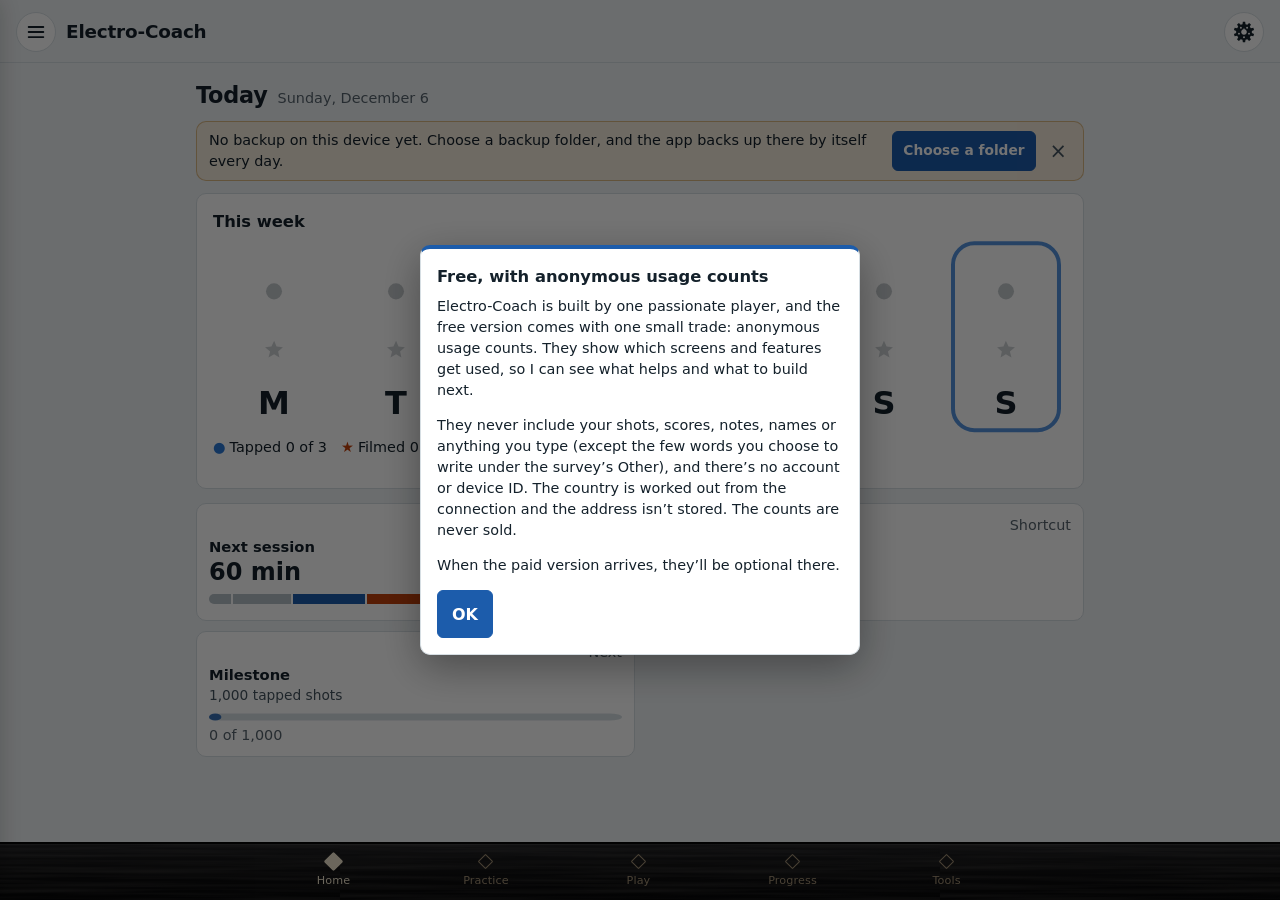
==== commit 028d30c7: "Old address for 0.1.114: the same site as electro-coach.com, with its moved banner The same website " ====
--- a/app/index.html
+++ b/app/index.html
@@ -2,7 +2,7 @@
 <html lang="en">
   <head>
     <meta http-equiv="Content-Security-Policy" content="default-src 'self'; script-src 'self'; style-src 'self' 'unsafe-inline'; img-src 'self' data: blob:; font-src 'self' data:; connect-src 'self' https://us.aptabase.com https://dashboard.fargorate.com; worker-src 'self'; manifest-src 'self'; object-src 'none'; base-uri 'self'; form-action 'none'">
-    <meta name="ec-build" content="2026-11-11 23:37" />
+    <meta name="ec-build" content="2026-11-12 23:25" />
     <link rel="icon" type="image/png" href="[data-uri]" />
     <link rel="apple-touch-icon" href="[data-uri]" />
     <meta charset="utf-8" />
@@ -15,8 +15,8 @@
     <meta name="apple-mobile-web-app-status-bar-style" content="black-translucent" />
     <title>Electro-Coach</title>
     <meta name="description" content="The Electro-Coach web app: a pool and billiards practice coach with drills you tap, stroke feedback, a shot visualizer, a shot clock and progress from your Railbird data. Works offline; your data stays on your device." />
-    <script type="module" crossorigin src="./assets/index-Dsm-0fOZ.js"></script>
-    <link rel="stylesheet" crossorigin href="./assets/index-CXIfabyW.css">
+    <script type="module" crossorigin src="./assets/index-Ek1K_OrQ.js"></script>
+    <link rel="stylesheet" crossorigin href="./assets/index-DTX3uukj.css">
   </head>
   <body>
     <div id="app"></div>
--- a/app/assets/index-DTX3uukj.css
+++ b/app/assets/index-DTX3uukj.css
@@ -0,0 +1 @@
+@font-face{font-family:Atkinson Hyperlegible Next;font-style:normal;font-display:swap;font-weight:400;src:url(./atkinson-hyperlegible-next-latin-ext-400-normal-BalHKn7d.woff2) format("woff2"),url(./atkinson-hyperlegible-next-latin-ext-400-normal-qxMiU51n.woff) format("woff");unicode-range:U+0100-02BA,U+02BD-02C5,U+02C7-02CC,U+02CE-02D7,U+02DD-02FF,U+0304,U+0308,U+0329,U+1D00-1DBF,U+1E00-1E9F,U+1EF2-1EFF,U+2020,U+20A0-20AB,U+20AD-20C0,U+2113,U+2C60-2C7F,U+A720-A7FF}@font-face{font-family:Atkinson Hyperlegible Next;font-style:normal;font-display:swap;font-weight:400;src:url(./atkinson-hyperlegible-next-latin-400-normal-FfmJh7DR.woff2) format("woff2"),url(./atkinson-hyperlegible-next-latin-400-normal-DPp7N0cD.woff) format("woff");unicode-range:U+0000-00FF,U+0131,U+0152-0153,U+02BB-02BC,U+02C6,U+02DA,U+02DC,U+0304,U+0308,U+0329,U+2000-206F,U+20AC,U+2122,U+2191,U+2193,U+2212,U+2215,U+FEFF,U+FFFD}@font-face{font-family:Atkinson Hyperlegible Next;font-style:normal;font-display:swap;font-weight:600;src:url(./atkinson-hyperlegible-next-latin-ext-600-normal-kZZEtAc7.woff2) format("woff2"),url(./atkinson-hyperlegible-next-latin-ext-600-normal-BBAQIogt.woff) format("woff");unicode-range:U+0100-02BA,U+02BD-02C5,U+02C7-02CC,U+02CE-02D7,U+02DD-02FF,U+0304,U+0308,U+0329,U+1D00-1DBF,U+1E00-1E9F,U+1EF2-1EFF,U+2020,U+20A0-20AB,U+20AD-20C0,U+2113,U+2C60-2C7F,U+A720-A7FF}@font-face{font-family:Atkinson Hyperlegible Next;font-style:normal;font-display:swap;font-weight:600;src:url(./atkinson-hyperlegible-next-latin-600-normal-BBuhw47K.woff2) format("woff2"),url(./atkinson-hyperlegible-next-latin-600-normal-BhgCag5w.woff) format("woff");unicode-range:U+0000-00FF,U+0131,U+0152-0153,U+02BB-02BC,U+02C6,U+02DA,U+02DC,U+0304,U+0308,U+0329,U+2000-206F,U+20AC,U+2122,U+2191,U+2193,U+2212,U+2215,U+FEFF,U+FFFD}@font-face{font-family:Atkinson Hyperlegible Next;font-style:normal;font-display:swap;font-weight:700;src:url(./atkinson-hyperlegible-next-latin-ext-700-normal-CBw-mJf_.woff2) format("woff2"),url(./atkinson-hyperlegible-next-latin-ext-700-normal-292QVhS1.woff) format("woff");unicode-range:U+0100-02BA,U+02BD-02C5,U+02C7-02CC,U+02CE-02D7,U+02DD-02FF,U+0304,U+0308,U+0329,U+1D00-1DBF,U+1E00-1E9F,U+1EF2-1EFF,U+2020,U+20A0-20AB,U+20AD-20C0,U+2113,U+2C60-2C7F,U+A720-A7FF}@font-face{font-family:Atkinson Hyperlegible Next;font-style:normal;font-display:swap;font-weight:700;src:url(./atkinson-hyperlegible-next-latin-700-normal-Dpiyiu63.woff2) format("woff2"),url(./atkinson-hyperlegible-next-latin-700-normal-C2qZD_Q9.woff) format("woff");unicode-range:U+0000-00FF,U+0131,U+0152-0153,U+02BB-02BC,U+02C6,U+02DA,U+02DC,U+0304,U+0308,U+0329,U+2000-206F,U+20AC,U+2122,U+2191,U+2193,U+2212,U+2215,U+FEFF,U+FFFD}:root{color-scheme:light;--surface: #eef2f4;--card: #ffffff;--ink: #14212b;--ink-2: #44535e;--muted: #56636d;--line: #d6dee3;--grid: #e4e9ec;--accent: #1c5cab;--accent-ink: #ffffff;--rail: #1e1e20;--rail-edge: #060607;--pearl: #efe4cc;--pearl-dim: #8c7a63;--kept: #2a78d6;--kept-wash: rgba(42, 120, 214, .12);--excluded: #9aa6ae;--good: #008300;--warn: #b26b00;--bad: #c43b3a;--t-strong: #2e8b3e;--t-emerging: #8fc271;--t-neutral: #b4bec5;--film: #c2410c;--t-watch: #eea15a;--t-weak: #c63b2f;--radius-s: 6px;--radius-m: 10px;font-family:Atkinson Hyperlegible Next,system-ui,sans-serif;font-size:calc(100% * var(--text-scale, 1));line-height:1.45;color:var(--ink);background:var(--surface);-webkit-text-size-adjust:100%}@media(prefers-color-scheme:dark){:root:not([data-theme=light]){color-scheme:dark;--t-strong: #44a956;--t-emerging: #6f9f58;--t-neutral: #5d6b74;--film: #f08a4b;--t-watch: #d48a42;--t-weak: #e2625a;--surface: #10171c;--card: #182229;--ink: #e8eef2;--ink-2: #c6d0d7;--muted: #a9b5bd;--line: #2b3841;--grid: #22303a;--accent: #3987e5;--accent-ink: #08131c;--rail: #1b1b1d;--rail-edge: #050506;--pearl: #e9dcc0;--pearl-dim: #7a6a55;--kept: #3987e5;--kept-wash: rgba(57, 135, 229, .16);--excluded: #7d8b95;--good: #3ca33c;--warn: #d99a2b;--bad: #e66767}}:root[data-theme=dark]{color-scheme:dark;--t-strong: #44a956;--t-emerging: #6f9f58;--t-neutral: #5d6b74;--film: #f08a4b;--t-watch: #d48a42;--t-weak: #e2625a;--surface: #10171c;--card: #182229;--ink: #e8eef2;--ink-2: #c6d0d7;--muted: #a9b5bd;--line: #2b3841;--grid: #22303a;--accent: #3987e5;--accent-ink: #08131c;--rail: #1b1b1d;--rail-edge: #050506;--pearl: #e9dcc0;--pearl-dim: #7a6a55;--kept: #3987e5;--kept-wash: rgba(57, 135, 229, .16);--excluded: #7d8b95;--good: #3ca33c;--warn: #d99a2b;--bad: #e66767}*{box-sizing:border-box}html,body{margin:0;background:var(--surface)}body{min-height:100dvh}button,input,select,textarea{font:inherit;color:inherit}a{color:var(--accent)}:focus-visible{outline:3px solid var(--accent);outline-offset:2px}.num{font-variant-numeric:tabular-nums}.app{display:grid;grid-template-rows:auto 1fr auto;grid-template-columns:minmax(0,1fr);min-height:100dvh}.top{display:flex;align-items:center;justify-content:space-between;gap:12px;padding:calc(env(safe-area-inset-top) + 12px) 16px 10px;background:var(--surface);position:sticky;top:0;z-index:5;border-bottom:1px solid var(--line)}.top h1{font-size:1.15rem;margin:0;font-weight:700;letter-spacing:-.01em}.top .status{font-size:.82rem;color:var(--muted)}.icon-btn{width:40px;height:40px;border-radius:50%;border:1px solid var(--line);background:var(--card);display:grid;place-items:center;cursor:pointer}.icon-btn svg{width:22px;height:22px}main{padding:16px;max-width:920px;width:100%;min-width:0;margin:0 auto}.controls>label{flex:1 1 130px}.controls select,.controls input{width:100%}.rail{position:sticky;bottom:0;z-index:5;background:linear-gradient(var(--rail),var(--rail-edge));border-top:3px solid var(--rail-edge);padding:6px 4px calc(env(safe-area-inset-bottom) + 6px);box-shadow:inset 0 1px #ffffff12}.rail ul{list-style:none;margin:0 auto;padding:0;display:flex;max-width:760px;overflow-x:auto;scroll-snap-type:x proximity;scrollbar-width:none;-webkit-overflow-scrolling:touch}.rail ul::-webkit-scrollbar{display:none}.rail li{flex:1 0 auto;scroll-snap-align:start}.rail.fade-r ul{-webkit-mask-image:linear-gradient(90deg,#000 calc(100% - 28px),transparent);mask-image:linear-gradient(90deg,#000 calc(100% - 28px),transparent)}.rail.fade-l ul{-webkit-mask-image:linear-gradient(90deg,transparent,#000 28px);mask-image:linear-gradient(90deg,transparent,#000 28px)}.rail.fade-l.fade-r ul{-webkit-mask-image:linear-gradient(90deg,transparent,#000 28px,#000 calc(100% - 28px),transparent);mask-image:linear-gradient(90deg,transparent,#000 28px,#000 calc(100% - 28px),transparent)}.rail button{width:100%;background:none;border:0;cursor:pointer;display:grid;justify-items:center;gap:4px;padding:6px 3px 2px;white-space:nowrap;min-height:44px;min-width:3.6em;color:var(--pearl-dim);font-size:.7rem;letter-spacing:.01em}.rail .diamond{width:11px;height:11px;transform:rotate(45deg);border:1.5px solid var(--pearl-dim);border-radius:1px;transition:background .16s,border-color .16s,transform .16s}.rail button[aria-current=page]{color:var(--pearl)}.rail button[aria-current=page] .diamond{background:var(--pearl);border-color:var(--pearl);transform:rotate(45deg) scale(1.25)}.rail button.later{opacity:.55}@media(prefers-reduced-motion:reduce){.rail .diamond{transition:none}}h2{font-size:1.4rem;margin:4px 0;letter-spacing:-.01em}h3{font-size:1.02rem;margin:0 0 8px}.lede{color:var(--ink-2);margin:0 0 16px;max-width:62ch}.card{background:var(--card);border:1px solid var(--line);border-radius:var(--radius-m);padding:16px;margin-bottom:14px}.card.flat{background:transparent;border-style:dashed}.muted{color:var(--muted)}.small{font-size:.9rem}.row{display:flex;gap:10px;flex-wrap:wrap;align-items:center}.spacer{flex:1}.btn{display:inline-flex;align-items:center;gap:8px;cursor:pointer;border-radius:var(--radius-s);border:1px solid var(--line);background:var(--card);padding:9px 14px;min-height:42px;font-weight:600}.btn.primary{background:var(--accent);color:var(--accent-ink);border-color:var(--accent)}.btn.danger{color:var(--bad)}.btn:disabled{opacity:.5;cursor:default}.drop{border:2px dashed var(--line);border-radius:var(--radius-m);padding:28px 16px;display:grid;justify-items:center;gap:10px;text-align:center;background:var(--card)}.drop.over{border-color:var(--accent);background:var(--kept-wash)}.facts{display:grid;grid-template-columns:repeat(auto-fit,minmax(130px,1fr));gap:12px 18px;margin:4px 0 0}.facts div{display:grid;gap:2px}.facts dt{font-size:.8rem;color:var(--muted)}.facts dd{margin:0;font-size:1.25rem;font-weight:700;font-variant-numeric:tabular-nums}table{width:100%;border-collapse:collapse;font-size:.9rem}th,td{text-align:left;padding:7px 8px;border-bottom:1px solid var(--grid);vertical-align:top}th{font-weight:600;color:var(--ink-2);font-size:.82rem}td.n,th.n{text-align:right;font-variant-numeric:tabular-nums}.scroll-x{overflow-x:auto}.notice{border-left:4px solid var(--warn);padding:8px 12px;background:var(--card);border-radius:0 var(--radius-s) var(--radius-s) 0;margin:8px 0}.notice.bad{border-color:var(--bad)}.notice.good{border-color:var(--good)}.controls{display:flex;gap:8px;flex-wrap:wrap;margin-bottom:12px}.controls label{display:grid;gap:3px;font-size:.78rem;color:var(--muted)}select,input[type=date],input[type=number]{background:var(--card);border:1px solid var(--line);border-radius:var(--radius-s);padding:7px 9px;min-height:40px;font-size:.92rem}.seg{--seg-min: 0px;display:grid;grid-template-columns:repeat(auto-fit,minmax(var(--seg-min),1fr));gap:1px;width:100%;max-width:100%;border:1px solid var(--line);border-radius:var(--radius-s);overflow:hidden;background:var(--line)}.seg:has(>:nth-child(5)){--seg-min: 76px}.seg.seg-num{--seg-min: 36px}.seg>button,.seg>.dd-seg-opt{border:0;background:var(--card);padding:7px 6px;min-height:38px;min-width:0;cursor:pointer;font-size:.86rem;display:flex;align-items:center;justify-content:center;gap:7px;text-align:center;white-space:normal;line-height:1.15}.seg>button[aria-pressed=true],.seg>.dd-seg-opt[aria-checked=true]{background:var(--accent);color:var(--accent-ink)}.chips{display:flex;gap:6px;overflow-x:auto;padding-bottom:4px;margin-bottom:10px;scrollbar-width:thin}.chips button{flex:none;border:1px solid var(--line);background:var(--card);border-radius:999px;padding:6px 13px;cursor:pointer;font-size:.88rem;min-height:36px}.chips button[aria-pressed=true]{border-color:var(--accent);background:var(--accent);color:var(--accent-ink)}.month{font-size:.85rem;color:var(--muted);margin:18px 0 6px;font-weight:600}.session{display:grid;grid-template-columns:52px 1fr auto;gap:10px;align-items:center;padding:10px 12px;cursor:pointer;width:100%;text-align:left;background:var(--card);border:1px solid var(--line);border-radius:var(--radius-s);margin-bottom:6px}.session .day{font-size:1.25rem;font-weight:700;line-height:1;text-align:center}.session .day small{display:block;font-size:.7rem;color:var(--muted);font-weight:400;margin-top:3px}.session .rate{text-align:right;font-variant-numeric:tabular-nums;font-weight:700}.session .rate small{display:block;font-weight:400;color:var(--muted);font-size:.75rem}.type{display:inline-block;font-size:.74rem;padding:1px 7px;border-radius:999px;border:1px solid var(--line);color:var(--ink-2);margin-left:6px}.session-detail{margin:-2px 0 10px;padding:10px 12px;border:1px solid var(--line);border-top:0;border-radius:0 0 var(--radius-s) var(--radius-s);background:var(--card);font-size:.9rem}.chart{width:100%;display:block;overflow:visible}.chart text{fill:var(--muted);font-size:calc(11px * var(--chart-text, 1));font-family:inherit}.chart .tick{stroke:var(--grid);stroke-width:1}.chart .axis{stroke:var(--line);stroke-width:1}.chart .label-ink{fill:var(--ink-2)}.chart .hit{fill:transparent;cursor:pointer}.chart .sel{fill:var(--kept-wash)}.legend{display:flex;gap:14px;flex-wrap:wrap;font-size:.82rem;color:var(--ink-2);margin:2px 0 8px}.legend span{display:inline-flex;align-items:center;gap:6px}.swatch{width:12px;height:12px;border-radius:3px;display:inline-block}.panel-title{font-size:.88rem;font-weight:600;color:var(--ink-2);margin:12px 0 2px}.bin-detail{border-top:1px solid var(--grid);margin-top:8px;padding-top:10px;font-size:.9rem}details summary{cursor:pointer;font-weight:600;padding:4px 0}.toggle-row{display:flex;align-items:center;justify-content:space-between;gap:12px;padding:10px 0;border-bottom:1px solid var(--grid)}.toggle-row:last-child{border-bottom:0}.toggle-row .why{font-size:.82rem;color:var(--muted);max-width:52ch}.toggle-row input[type=number]{width:84px}.btn-s{min-height:40px;padding:5px 10px;font-size:.86rem}code{font-family:ui-monospace,Cascadia Mono,Consolas,monospace;font-size:.88em;background:var(--grid);padding:1px 5px;border-radius:4px}textarea,input[type=text],.fargo-q{width:100%;background:var(--card);border:1px solid var(--line);border-radius:var(--radius-s);padding:8px 10px;font-size:.95rem}textarea.mono{font-family:ui-monospace,Consolas,monospace;font-size:.8rem}.field{display:grid;gap:4px;font-size:.82rem;color:var(--muted);margin-bottom:10px}.table-dia{width:100%;height:auto;display:block}.table-dia .dia-label{font-size:2.1px;font-family:inherit;font-weight:600}.table-dia .on-cloth{fill:#f3f0e6;paint-order:stroke;stroke:#00000059;stroke-width:.35px}.table-dia .dia-num{font-size:1px;font-weight:700;fill:#111;font-family:inherit}.dia-key{margin:8px 0 6px;font-size:.78rem;gap:6px 12px}.drill-group{margin:18px 0 6px}.drill-group h3{font-size:1.1rem}.drill-list{display:flex;gap:10px;margin-top:8px;overflow-x:auto;overscroll-behavior-x:contain;scroll-snap-type:x mandatory;padding:2px 2px 8px;scrollbar-width:thin}.drill-list>.drill-card{flex:0 0 min(82%,300px);scroll-snap-align:start}.drill-card{display:grid;grid-template-columns:62px minmax(0,1fr);gap:12px;align-items:center;text-align:left;background:var(--card);border:1px solid var(--line);border-radius:var(--radius-m);padding:10px 12px;cursor:pointer}.drill-card:hover{border-color:var(--accent)}.drill-card-text{display:grid;gap:3px;min-width:0}.drill-name{font-weight:700}.drill-card.add{border-style:dashed;background:transparent}.add-plus{width:62px;height:62px;display:grid;place-items:center;font-size:1.8rem;color:var(--muted);border:1px dashed var(--line);border-radius:var(--radius-s)}.drill-detail{display:grid;grid-template-columns:minmax(0,340px) minmax(0,1fr);gap:22px;align-items:start}@media(max-width:680px){.drill-detail{grid-template-columns:minmax(0,1fr)}.drill-figure{max-width:340px;width:100%;margin:0 auto}}.drill-figure{display:grid;gap:6px;justify-items:start}.drill-text{min-width:0}.setup{margin:4px 0 6px;padding-left:18px}.setup li{margin-bottom:3px}.tag-list{display:grid;gap:6px}.tag-chip{display:inline-flex;align-items:center;gap:8px;flex-wrap:wrap}.tag-chip code{font-size:1rem;padding:4px 8px}.tally-row{padding:10px 0;border-bottom:1px solid var(--grid)}.tally-row:last-child{border-bottom:0}.capture{color:var(--ink-2)}.layout-editor{width:100%;display:grid;gap:6px}.tally{max-width:560px;margin:0 auto}.tally-top{display:flex;align-items:center;gap:8px;flex-wrap:wrap}.tally-body{display:grid;gap:10px;margin-top:14px}.tl-side,.tl-taps{display:grid;gap:10px;min-width:0}.tally-facts dd{font-size:calc(1.6 * var(--u))}.tap{border:0;border-radius:var(--radius-m);cursor:pointer;font-weight:700;font-size:calc(1.15 * var(--u));display:grid;place-items:center;gap:2px;min-height:76px;padding:10px;color:var(--ink);background:var(--card);box-shadow:inset 0 0 0 1.5px var(--line);touch-action:manipulation;-webkit-tap-highlight-color:transparent;user-select:none}.tap small{font-weight:400;font-size:calc(.74 * var(--u));color:var(--muted)}.tap:active{transform:scale(.98)}.tap-make{background:var(--good);color:#fff;box-shadow:none;min-height:104px;font-size:calc(1.45 * var(--u))}.tap-make small{color:#ffffffd9}.tap-miss{box-shadow:inset 0 0 0 2px var(--bad)}.btn.ghost-miss{box-shadow:inset 0 0 0 2px var(--bad);border-color:var(--bad)}.btn.ghost-line{box-shadow:inset 0 0 0 2px var(--warn);border-color:var(--warn)}.tap-carry{box-shadow:inset 0 0 0 3px var(--warn);min-height:76px;font-size:calc(1.2 * var(--u))}.tap-cb{min-height:60px;font-size:calc(1 * var(--u))}.tap-pair{display:grid;grid-template-columns:1fr 1fr;gap:10px}.ball-grid{display:grid;gap:8px}.tap-ball{min-height:64px;font-size:calc(1.5 * var(--u))}.rack-strip{display:flex;flex-wrap:wrap;gap:6px}.rack{min-width:32px;height:32px;border-radius:50%;display:grid;place-items:center;font-weight:700;border:1.5px solid var(--warn);font-variant-numeric:tabular-nums}.rack.done{background:var(--good);border-color:var(--good);color:#fff}.side-pick{display:grid;grid-template-columns:1fr 1fr;gap:10px}.side-pick button{border:2px solid var(--line);background:var(--card);border-radius:var(--radius-m);padding:12px 8px;cursor:pointer;display:grid;gap:2px;font-weight:700;font-size:1.05rem}.side-pick button small{font-weight:400;font-size:.78rem;color:var(--muted)}.side-pick button[aria-pressed=true]{border-color:var(--accent);background:var(--kept-wash)}.switch-row{display:flex;align-items:center;gap:8px;color:var(--ink-2)}.seg-big>button{min-height:46px;font-size:.98rem}.tally-table td,.tally-table th{padding:5px 8px}.tally-table.compact{font-size:.85rem}.mini-meter{display:inline-grid;grid-template-columns:60px auto;align-items:center;gap:6px}.mini-meter:before{content:"";grid-area:1 / 1;height:6px;border-radius:3px;background:var(--grid)}.mini-meter span{grid-area:1 / 1;height:6px;border-radius:3px;background:var(--kept);justify-self:start}.undo-row{display:flex;align-items:center;gap:12px;margin-top:14px;flex-wrap:wrap}.flash{font-size:.9rem;color:var(--ink-2);min-height:1.3em}.tally-banner{width:100%;text-align:left;border:0;cursor:pointer;margin-bottom:12px;background:var(--good);color:#fff;font-weight:600;padding:10px 14px;border-radius:var(--radius-s)}.tap-ball.picked{box-shadow:inset 0 0 0 3px var(--accent);background:var(--kept-wash)}.tap:disabled{opacity:.45;cursor:default;transform:none}.tap-line{box-shadow:inset 0 0 0 2px var(--ink-2);border:0;background-image:repeating-linear-gradient(135deg,transparent 0 7px,var(--grid) 7px 9px)}.rack.line{border-style:dashed;border-color:var(--ink-2)}.rack.mini{min-width:20px;height:20px;font-size:.7rem;font-style:normal;display:inline-grid}.ends-table td.bar{width:45%}.ends-bar{display:flex;height:10px;gap:2px}.ends-bar span{border-radius:2px}.ends-bar .m{background:var(--warn)}.ends-bar .l{background:var(--ink-2);opacity:.55}.ends-bar .c{background:var(--accent);opacity:.7}.ends-bar .s{background:var(--bad, #c0392b)}.layout-now{padding:8px 10px;margin:0 0 8px}.layout-name{display:flex;align-items:center;gap:6px;flex-wrap:wrap;font-size:calc(1.05 * var(--u))}.t-strong{fill:var(--t-strong);background:var(--t-strong)}.t-emerging{fill:var(--t-emerging);background:var(--t-emerging)}.t-neutral{fill:var(--t-neutral);background:var(--t-neutral)}.t-watch{fill:var(--t-watch);background:var(--t-watch)}.t-weak{fill:var(--t-weak);background:var(--t-weak)}.t-cond{fill:var(--excluded)}.chart .zero{stroke:var(--ink-2);stroke-width:1.2}.chart .ci{stroke:var(--ink);stroke-width:1.4;stroke-linecap:round}.chart .cur{fill:var(--accent);stroke:var(--card);stroke-width:1.5}.chart .cur.hollow{fill:var(--card);stroke:var(--accent)}.chart .band{fill:var(--kept-wash)}.chart .curve{stroke:var(--kept);stroke-width:2;stroke-linejoin:round}.chart .curve-dot{fill:var(--kept);stroke:var(--card);stroke-width:2}.chart .axis-mini{font-size:calc(10px * var(--chart-text, 1))}.forest-group{margin-top:10px}.forest-head{font-size:.82rem;font-weight:700;color:var(--ink-2);padding:6px 0 2px;border-bottom:1px solid var(--grid)}.forest-head .muted{font-weight:400}.forest-row{border-bottom:1px solid var(--grid);padding:4px 0 2px}.forest-row svg{display:block}.forest-label{width:100%;display:flex;justify-content:space-between;align-items:center;gap:10px;background:none;border:0;padding:2px 0;min-height:40px;font-size:.86rem;text-align:left;cursor:pointer;color:var(--ink)}.forest-row.open{background:var(--kept-wash)}.seg-detail{padding:6px 2px 8px;display:grid;gap:3px}.axis-note{text-align:center;margin-top:6px}.radar text{font-size:calc(10.5px * var(--chart-text, 1))}.pred{display:grid;grid-template-columns:minmax(0,1.3fr) minmax(0,1fr);gap:18px;align-items:start}@media(max-width:640px){.pred{grid-template-columns:minmax(0,1fr)}}.pred-inputs{display:grid;gap:10px}.pred-field{display:grid;grid-template-columns:minmax(0,1fr) auto;grid-template-areas:"lab num" "rng rng";gap:2px 8px;font-size:.86rem;align-items:center}.pred-field>span:first-child{grid-area:lab;color:var(--ink-2)}.pred-field input[type=range]{grid-area:rng;width:100%;accent-color:var(--accent)}.pred-num{grid-area:num;display:inline-flex;align-items:center;gap:4px}.pred-num input{width:72px;min-height:34px;padding:4px 6px}.pred-out{background:var(--surface);border-radius:var(--radius-m);padding:14px}.pred-label{font-size:.82rem;color:var(--muted)}.pred-big{font-size:3rem;font-weight:700;line-height:1.05}.meter{height:8px;border-radius:4px;background:var(--grid);margin-top:8px;overflow:hidden}.meter span{display:block;height:100%;background:var(--kept);border-radius:4px}details.card>summary{font-size:1.02rem}.heat-single{max-width:440px;margin:0 auto}.heat-pair{display:grid;grid-template-columns:1fr 1fr;gap:10px;max-width:760px;margin:0 auto}.heat-fig{margin:0}.heat-fig figcaption{font-size:.82rem;margin-bottom:4px}.table-dia.heat .contour{fill:none;stroke:#1b1b1b;stroke-linecap:round;opacity:.75}.table-dia.heat .contour-label{font-size:2.2px;font-weight:700;fill:#1b1b1b;paint-order:stroke;stroke:#fbfbf7;stroke-width:.6px;font-family:inherit}.heat-legend{max-width:440px;margin:12px auto 0;display:grid;gap:4px}.heat-legend .bar{height:12px;border-radius:6px;border:1px solid var(--line)}.heat-legend .ticks{display:flex;justify-content:space-between;color:var(--ink-2)}.readout{border-top:1px solid var(--line);margin-top:14px;padding-top:12px}.heat-legend .bar-wrap{position:relative;padding-bottom:9px}.heat-legend .avg-mark{position:absolute;bottom:0;width:0;height:0;transform:translate(-6px);border-left:6px solid transparent;border-right:6px solid transparent;border-bottom:8px solid var(--ink)}.tiles{display:grid;grid-template-columns:repeat(auto-fill,minmax(150px,1fr));gap:8px;margin-bottom:12px}.tile,.pmeter{background:var(--card);border:1px solid var(--line);border-radius:var(--radius-m);padding:10px 12px;border-top:4px solid var(--t-neutral);min-width:0}.tile.good,.pmeter.good{border-top-color:var(--t-strong)}.tile.bad,.pmeter.bad{border-top-color:var(--t-weak)}.tile-title,.meter-title{font-size:.82rem;font-weight:700;color:var(--ink-2)}.tile-big{font-size:1.6rem;font-weight:700;line-height:1.15;margin-top:2px}.meter-grid{display:grid;grid-template-columns:repeat(auto-fill,minmax(240px,1fr));gap:10px}.pmeter{border-top-width:4px}.x-btn{border:0;background:none;color:var(--muted);font-size:1.2rem;line-height:1;cursor:pointer;padding:0 4px;min-height:28px}.subcard{border:1px dashed var(--line);border-radius:var(--radius-s);padding:10px 12px}.bar-meter{position:relative;height:10px;border-radius:5px;background:var(--grid);margin:6px 0 4px}.bar-meter .fill{height:100%;border-radius:5px;background:var(--kept)}.bar-meter .tick{position:absolute;top:-3px;width:2px;height:16px;background:var(--ink);transform:translate(-1px)}.tchart{display:block;overflow:visible}.tchart .grid{stroke:var(--grid);stroke-width:1}.tchart .axis{stroke:var(--muted)}.tchart .tick{fill:var(--muted);font-size:calc(10.5px * var(--chart-text, 1));font-family:inherit}.tchart .ref{stroke:var(--ink-2);stroke-width:1;stroke-dasharray:3 3;opacity:.7}.tchart .freeze{stroke:var(--warn);stroke-width:1.5;stroke-dasharray:5 4}.tchart .freeze-label{fill:var(--warn)}.tchart .band{fill:var(--kept-wash);stroke:none}.tchart .line{fill:none;stroke:var(--ink);stroke-width:2;stroke-linejoin:round}.tchart .line2{fill:none;stroke:var(--muted);stroke-width:1.6;stroke-dasharray:5 3}.tchart .dot{fill:var(--kept);fill-opacity:.55;stroke:var(--kept);stroke-width:1}.tchart .dot.hollow{fill:var(--card);fill-opacity:1}.tchart .dot.clipped{stroke-dasharray:2 1.5}.tchart .dot.sel{stroke:var(--ink);stroke-width:2;fill-opacity:.9}.tchart .marker line{stroke:var(--muted);stroke-width:1;stroke-dasharray:1 2.5}.tchart .marker rect{fill:var(--card);stroke:var(--ink-2);stroke-width:1.2}.tchart .marker text{font-size:calc(9.5px * var(--chart-text, 1));font-weight:700;fill:var(--ink);font-family:inherit}.tchart.compact .marker line{stroke-dasharray:1 2;opacity:.8}.railbird-role summary{cursor:pointer}.railbird-role .usage-list{margin-top:8px}details.railbird-role:not(.card){margin-top:10px;padding-top:8px;border-top:1px solid var(--line)}.feedback-card,.request-drill{gap:10px}.th-grid{margin:8px 0 6px;display:grid;grid-template-columns:auto auto auto auto;justify-content:start;gap:6px 10px;align-items:center}.th-grid select{min-width:0;padding-left:8px;padding-right:4px}.th-head{color:var(--muted);font-size:.85em}.th-join{color:var(--muted)}.th-rules{margin:4px 0 8px;display:grid;gap:3px}.th-rules b{color:var(--ink-2);font-weight:600}.note-form{display:flex;flex-wrap:wrap;gap:8px;align-items:end}.note-form label{display:grid;gap:3px;color:var(--muted)}.note-form .grow{flex:1 1 220px}.note-form input,.note-form select{width:100%}.note-list{list-style:none;padding:0;margin:12px 0 0;display:grid;gap:8px}.note-list li{display:flex;gap:10px;align-items:start;border-top:1px solid var(--line);padding-top:8px;flex-wrap:wrap}.note-list .grow{flex:1 1 200px;min-width:0}.note-num{display:inline-grid;place-items:center;width:22px;height:22px;border-radius:50%;border:1.2px solid var(--ink-2);font-size:.75rem;font-weight:700;flex:none}.btn[aria-pressed=true]{border-color:var(--good);color:var(--good)}.blocks{list-style:none;padding:0;margin:0;display:grid;gap:10px}.blocks li{display:flex;gap:12px;align-items:start;border-top:1px solid var(--line);padding-top:10px}.blocks li:first-child{border-top:0;padding-top:0}.blocks .grow,.plan-item .grow{flex:1 1 auto}.block-min{flex:none;min-width:44px;font-size:1.25rem;font-weight:700;color:var(--accent)}.block-title{font-weight:700}.cue{margin-top:4px;font-style:italic;color:var(--ink-2)}.plan-item{border-top:1px solid var(--line);padding:12px 0}.plan-item:first-of-type{border-top:0;padding-top:0}.plan-item.is-hidden{opacity:.55}.plan-rank{flex:none;display:inline-grid;place-items:center;width:26px;height:26px;border-radius:50%;background:var(--ink);color:var(--card);font-weight:700;font-size:.85rem}.plan-cost{flex:none;text-align:right}.plan-cost b{font-size:1.35rem}:root[data-palette=teal]{--kept: #0f8a7e;--kept-wash: rgba(15, 138, 126, .13)}@media(prefers-color-scheme:dark){:root:not([data-theme=light])[data-palette=teal]{--kept: #2bb5a6;--kept-wash: rgba(43, 181, 166, .18)}}:root[data-theme=dark][data-palette=teal]{--kept: #2bb5a6;--kept-wash: rgba(43, 181, 166, .18)}:root[data-palette=violet]{--kept: #6a4fc7;--kept-wash: rgba(106, 79, 199, .13)}@media(prefers-color-scheme:dark){:root:not([data-theme=light])[data-palette=violet]{--kept: #9a83f0;--kept-wash: rgba(154, 131, 240, .18)}}:root[data-theme=dark][data-palette=violet]{--kept: #9a83f0;--kept-wash: rgba(154, 131, 240, .18)}:root[data-palette=amber]{--kept: #b06d06;--kept-wash: rgba(176, 109, 6, .13)}@media(prefers-color-scheme:dark){:root:not([data-theme=light])[data-palette=amber]{--kept: #e3a33a;--kept-wash: rgba(227, 163, 58, .18)}}:root[data-theme=dark][data-palette=amber]{--kept: #e3a33a;--kept-wash: rgba(227, 163, 58, .18)}:root[data-tiers=blue-orange]{--t-strong: #1f6fb5;--t-emerging: #7fb2e0;--t-watch: #f0a35a;--t-weak: #c8590f}@media(prefers-color-scheme:dark){:root:not([data-theme=light])[data-tiers=blue-orange]{--t-strong: #4a94e0;--t-emerging: #3f6f9c;--t-watch: #d48a42;--t-weak: #e07a2e}}:root[data-theme=dark][data-tiers=blue-orange]{--t-strong: #4a94e0;--t-emerging: #3f6f9c;--t-watch: #d48a42;--t-weak: #e07a2e}.pref-row{display:grid;gap:6px;margin-top:12px}.pref-label{font-weight:600;font-size:.9rem}.pref-swatch{display:inline-flex;border-radius:3px;overflow:hidden;border:1px solid rgba(0,0,0,.15)}.pref-swatch i{width:9px;height:14px;display:block}.clock{max-width:640px;margin:0 auto;display:grid;gap:10px;--pa: #4f8ef7;--pb: #f59e0b}.clock-top{display:grid;gap:6px}.clock-pause{min-height:48px;font-weight:700;width:100%}.clock-top{margin-bottom:8px}.btn.clock-reset{color:var(--bad);border-color:var(--bad);font-weight:700}.btn.clock-reset:hover,.btn.clock-reset:active{background:color-mix(in srgb,var(--bad) 12%,transparent)}.clock-face{width:100%;border:0;cursor:pointer;border-radius:18px;padding:14px 16px 16px;background:#0d1418;color:#eef3f6;display:grid;justify-items:center;gap:4px;box-shadow:inset 0 0 0 1px #ffffff0f;-webkit-tap-highlight-color:transparent;border-top:10px solid var(--pa)}.clock-face.p1{border-top-color:var(--pb)}.clock-who{font-size:clamp(calc(1.6 * var(--u)),7vw,calc(2.4 * var(--u)));font-weight:800;color:var(--pa);line-height:1.1}.clock-face.p1 .clock-who{color:var(--pb)}.clock-stage{font-size:clamp(calc(1.55 * var(--u)),6.6vw,calc(2 * var(--u)));font-weight:800;color:var(--pa);text-align:center;line-height:1.15}.clock-face.p1 .clock-stage{color:var(--pb)}.clock-face.expired .clock-stage{color:#ff8a7f}.clock-num{font-size:clamp(calc(6 * var(--u)),31vw,calc(14 * var(--u)));font-weight:700;line-height:.95;letter-spacing:-.03em}.clock-face.warn .clock-num{color:#f2b13c}.clock-face.crit .clock-num{color:#ff5d4f}.clock-face.expired .clock-num{color:#ff5d4f;font-size:clamp(calc(4.5 * var(--u)),24vw,calc(9 * var(--u)));padding:.18em 0}.clock-face.expired{box-shadow:inset 0 0 0 3px #ff5d4f}.clock-bar{width:100%;height:12px;border-radius:6px;background:#ffffff1a;overflow:hidden}.clock-bar span{display:block;height:100%;background:#3fbf6f;transition:width .12s linear}.clock-face.warn .clock-bar span{background:#f2b13c}.clock-face.crit .clock-bar span,.clock-face.expired .clock-bar span{background:#ff5d4f}.clock-hint{font-size:calc(1.05 * var(--u));color:#b9c7d0;font-weight:600}.clock-big{min-height:64px;font-size:calc(1.25 * var(--u));font-weight:800;justify-content:center}.clock-wide{min-height:52px;font-size:calc(1.1 * var(--u));font-weight:700;justify-content:center}.clock-row{display:grid;grid-template-columns:repeat(auto-fit,minmax(140px,1fr));gap:10px}.clock-players{display:grid;grid-template-columns:1fr 1fr;gap:10px}.clock-player{border-radius:14px;padding:10px;display:grid;gap:6px;background:var(--card);border:3px solid color-mix(in srgb,var(--pa) 35%,transparent)}.clock-player.p1{border-color:color-mix(in srgb,var(--pb) 35%,transparent)}.clock-player.at-table{border-color:var(--pa);background:color-mix(in srgb,var(--pa) 14%,var(--card))}.clock-player.p1.at-table{border-color:var(--pb);background:color-mix(in srgb,var(--pb) 14%,var(--card))}.cp-name{font-size:clamp(calc(1.15 * var(--u)),5vw,calc(1.5 * var(--u)));font-weight:800;overflow:hidden;text-overflow:ellipsis;white-space:nowrap}.clock-player.p0 .cp-name{color:var(--pa)}.clock-player.p1 .cp-name{color:var(--pb)}.cp-tag{font-size:calc(.95 * var(--u));font-weight:700;min-height:1.2em}.cp-ext{display:grid;justify-items:center;min-height:72px;gap:0}.cp-ext-main{font-size:calc(1.6 * var(--u));font-weight:800;line-height:1.1}.cp-ext-sub{font-size:calc(.95 * var(--u));font-weight:600}.clock-newrack{display:grid;gap:10px}.btn.breaker.p0{border:3px solid var(--pa)}.btn.breaker.p1{border:3px solid var(--pb)}.clock .btn.primary[aria-pressed=true]{color:var(--accent-ink);border-color:var(--accent)}.clock-usage summary{font-weight:700;font-size:1.05rem;cursor:pointer}.usage-list{margin:0;padding-left:18px;display:grid;gap:4px}.clock-settings{display:grid;grid-template-columns:repeat(auto-fill,minmax(200px,1fr));gap:10px}.clock-settings label{display:grid;gap:4px;font-size:.85rem;color:var(--muted)}.clock-settings select,.clock-settings input[type=text]{width:100%}.bowl-sheet{display:grid;grid-template-columns:repeat(10,minmax(0,1fr));border:1.5px solid var(--ink-2);border-radius:var(--radius-s);overflow:hidden;background:var(--card)}@media(max-width:520px){.bowl-sheet{grid-template-columns:repeat(5,minmax(0,1fr))}.bowl-frame:nth-child(n+6){border-top:1.5px solid var(--ink-2)}.bowl-frame:nth-child(5){border-right:0}}.bowl-frame{border-right:1px solid var(--line);display:grid;grid-template-rows:auto auto 1fr;min-height:76px}.bowl-frame:last-child{border-right:0}.bowl-frame.current{background:var(--kept-wash)}.bowl-n{font-size:calc(.7 * var(--u));color:var(--muted);text-align:center;padding-top:2px}.bowl-marks{display:flex;justify-content:flex-end}.bowl-marks span{min-width:1.4em;height:1.6em;display:grid;place-items:center;font-weight:700;border-left:1px solid var(--line);border-bottom:1px solid var(--line);font-size:calc(.92 * var(--u))}.bowl-cum{text-align:center;font-weight:700;font-size:calc(1.1 * var(--u));align-self:center;padding:4px 0}.bowl-keys{display:grid;grid-template-columns:repeat(6,1fr);gap:8px}.bowl-key{min-height:56px;border-radius:var(--radius-s);border:1px solid var(--line);background:var(--card);font-size:calc(1.35 * var(--u));font-weight:700;cursor:pointer}.bowl-key.all{background:var(--accent);color:var(--accent-ink);border-color:var(--accent)}.bowl-key:disabled{opacity:.25;cursor:default}.game-list{list-style:none;padding:0;margin:0;display:grid;gap:8px}.game-list li{display:flex;gap:8px;align-items:center;flex-wrap:wrap;border-top:1px solid var(--line);padding-top:8px}.game-list li:first-child{border-top:0;padding-top:0}.game-list .grow{flex:1 1 200px;min-width:0}.sp-players{display:grid;grid-template-columns:1fr 1fr;gap:8px}.sp-player{background:var(--card);border:1px solid var(--line);border-radius:var(--radius-m);padding:10px 12px;min-width:0;transition:box-shadow .2s,opacity .2s}.sp-players{--at-table: #a87d00}@media(prefers-color-scheme:dark){:root:not([data-theme=light]) .sp-players{--at-table: #f2c94c}}:root[data-theme=dark] .sp-players{--at-table: #f2c94c}.sp-player.at-table{border:3px solid var(--at-table);padding:8px 10px;background:color-mix(in srgb,var(--at-table) 12%,var(--card));box-shadow:0 0 0 3px color-mix(in srgb,var(--at-table) 35%,transparent),0 0 26px color-mix(in srgb,var(--at-table) 60%,transparent);animation:at-table-glow 2.4s ease-in-out infinite}@keyframes at-table-glow{50%{box-shadow:0 0 0 4px color-mix(in srgb,var(--at-table) 45%,transparent),0 0 38px color-mix(in srgb,var(--at-table) 75%,transparent)}}@media(prefers-reduced-motion:reduce){.sp-player.at-table{animation:none}}.sp-player.at-table .sp-score{color:var(--at-table);text-shadow:0 0 18px color-mix(in srgb,var(--at-table) 70%,transparent)}.sp-player.at-table .sp-tag{color:var(--at-table)}.sp-player.waiting{opacity:.8}.sp-player.winner{border:3px solid var(--good);padding:8px 10px}.sp-name{font-weight:700;font-size:calc(1.35 * var(--u));line-height:1.2;overflow:hidden;text-overflow:ellipsis;white-space:nowrap}.sp-tag{font-size:calc(.95 * var(--u));font-weight:700;color:var(--accent);min-height:1.2em}.sp-player.winner .sp-tag{color:var(--good)}.sp-score{font-size:calc(3.6 * var(--u));font-weight:800;line-height:1.05}.sp-needs{font-size:calc(1.05 * var(--u));font-weight:600}.sp-fouls{color:var(--bad);font-weight:700;margin-top:2px;font-size:calc(.95 * var(--u))}.sp-status{display:grid;grid-template-columns:repeat(3,1fr);gap:8px;text-align:center}.sp-stat-k{font-size:calc(.9 * var(--u));color:var(--muted);font-weight:600}.sp-stat-v{font-size:calc(2.2 * var(--u));font-weight:800;line-height:1.1}.sp-choice{margin:10px 0 0;font-size:calc(1.02 * var(--u))}.sp-choice .btn{min-height:52px;font-size:calc(1.05 * var(--u))}.sp-ball{width:100%;min-height:90px;margin:12px 0 10px;border-radius:14px;border:0;background:var(--accent);color:var(--accent-ink);font-size:calc(1.9 * var(--u));font-weight:800;cursor:pointer}.sp-ends{display:grid;grid-template-columns:repeat(auto-fit,minmax(96px,1fr));gap:8px}.sp-ends .btn{justify-content:center;min-height:72px;font-size:calc(1.3 * var(--u));font-weight:700}.sp-minor{gap:8px;margin-top:10px}.sp-race{flex-wrap:wrap}.sp-race button{font-size:calc(1.05 * var(--u));font-weight:700;min-width:0}.sp-race button:disabled{opacity:.35;cursor:default}.sp-opp-pick{display:flex;flex-wrap:wrap;gap:6px;margin-bottom:10px}.sp-opp-pick .btn[aria-pressed=true]{background:var(--accent);color:var(--accent-ink);border-color:var(--accent)}.sp-lag-btns{display:grid;gap:8px}.sp-lag-btns .btn{justify-content:center;min-height:60px;font-size:calc(1.25 * var(--u));font-weight:700}.sp-land{position:fixed;inset:0;z-index:30;background:var(--surface);display:grid;grid-template-columns:1.15fr 1fr;gap:12px;padding:max(8px,env(safe-area-inset-top)) max(12px,env(safe-area-inset-right)) max(8px,env(safe-area-inset-bottom)) max(12px,env(safe-area-inset-left))}.sp-land-l,.sp-land-r{min-height:0;overflow-y:auto;display:flex;flex-direction:column;gap:8px}.sp-land-l .sp-players{flex:1}.sp-land .sp-score{font-size:clamp(calc(3 * var(--u)),22vh,calc(6.5 * var(--u)))}.sp-land .sp-name{font-size:calc(1.5 * var(--u))}.sp-land .sp-stat-v{font-size:calc(2 * var(--u))}.sp-land .sp-ball{flex:1;min-height:80px;margin:0;font-size:calc(2.2 * var(--u))}.sp-land .sp-ends{grid-template-columns:repeat(auto-fit,minmax(80px,1fr))}.sp-land .sp-ends .btn{min-height:64px;font-size:calc(1.15 * var(--u))}.sp-land .sp-minor{margin-top:0}.sp-land .sp-choice{margin:0}.top{gap:10px}.menu-btn svg{width:22px;height:22px}.drawer-wrap{position:fixed;inset:0;z-index:30;pointer-events:none}.drawer-scrim{position:absolute;inset:0;background:#00000073;opacity:0;transition:opacity .18s}.drawer{position:absolute;top:0;bottom:0;left:0;width:min(330px,86vw);background:var(--surface);border-right:1px solid var(--line);transform:translate(-102%);transition:transform .2s ease-out;display:flex;flex-direction:column;padding-top:env(safe-area-inset-top);box-shadow:4px 0 24px #00000040}.drawer-wrap.open{pointer-events:auto}.drawer-wrap.open .drawer-scrim{opacity:1}.drawer-wrap.open .drawer{transform:none}@media(prefers-reduced-motion:reduce){.drawer,.drawer-scrim{transition:none}}.drawer-head{display:flex;gap:8px;align-items:center;padding:12px;border-bottom:1px solid var(--line)}.drawer-head input{flex:1;min-width:0;background:var(--card);border:1px solid var(--line);border-radius:var(--radius-s);padding:9px 10px;font-size:.95rem}.drawer-body{overflow-y:auto;padding:6px 8px calc(env(safe-area-inset-bottom) + 16px)}.drawer-group{margin-top:10px}.drawer-title{font-size:.72rem;font-weight:700;letter-spacing:.06em;text-transform:uppercase;color:var(--muted);padding:4px 8px}.drawer-item{width:100%;display:flex;gap:12px;align-items:center;text-align:left;background:none;border:0;border-radius:var(--radius-s);padding:10px 8px;cursor:pointer;font-size:.98rem;min-height:44px}.drawer-item:hover{background:var(--card)}.drawer-item.active{background:var(--card);font-weight:700}.drawer-item .diamond{width:9px;height:9px;transform:rotate(45deg);border:1.5px solid var(--muted);border-radius:1px;flex:none}.drawer-item.active .diamond{background:var(--accent);border-color:var(--accent)}.rail .diamond.more{border-style:dotted}.tally-banner{display:flex;gap:6px;align-items:center;padding:2px 12px;font-size:.86rem}.tally-banner .grow{background:none;border:0;color:inherit;font:inherit;font-weight:600;text-align:left;cursor:pointer;flex:1;padding:5px 0;display:flex;gap:0;min-width:0;white-space:nowrap}.tally-banner .tb-name{overflow:hidden;text-overflow:ellipsis;min-width:0}.tally-banner .tb-rest{flex:none}.tb-btn{background:#ffffff2e;color:#fff;border:1px solid rgba(255,255,255,.35);border-radius:var(--radius-s);padding:6px 10px;cursor:pointer;font-weight:600}.session-banner{width:100%;text-align:left;border:0;cursor:pointer;margin-bottom:12px;background:var(--accent);color:var(--accent-ink);font-weight:600;padding:10px 14px;border-radius:var(--radius-s)}.session-banner.due{background:var(--bad);color:#fff;animation:pulse 1.4s ease-in-out infinite}@keyframes pulse{50%{filter:brightness(1.15)}}@media(prefers-reduced-motion:reduce){.session-banner.due{animation:none}}.session-flag-row{display:flex;justify-content:flex-end;margin:0 0 6px}.session-flag{display:inline-flex;align-items:center;gap:6px;border:0;cursor:pointer;border-radius:999px;padding:3px 10px;font-size:calc(.8 * var(--u));font-weight:600;background:color-mix(in srgb,var(--accent) 18%,var(--card));color:var(--ink)}.session-flag .sf-dot{width:7px;height:7px;border-radius:50%;background:var(--accent)}.session-flag.due{background:var(--bad);color:#fff;animation:pulse 1.4s ease-in-out infinite}.session-flag.due .sf-dot{background:#fff}.tally-land .session-flag-row{margin:0;justify-content:flex-start}@media(prefers-reduced-motion:reduce){.session-flag.due{animation:none}}.practice-chips{margin-bottom:8px}.link-btn{background:none;border:0;color:var(--accent);cursor:pointer;padding:0;font:inherit;text-decoration:underline}.warn-text{color:var(--warn);font-weight:600}.bar-picks{display:grid;grid-template-columns:repeat(auto-fill,minmax(130px,1fr));gap:6px}.home-now{border-left:4px solid var(--accent)}.now-row{display:flex;gap:8px;align-items:center;flex-wrap:wrap;padding:6px 0;border-top:1px solid var(--line)}.now-row:first-of-type{border-top:0}.home-blocks{margin:8px 0 12px;padding-left:0;list-style:none;display:grid;gap:4px}.home-blocks .num{display:inline-block;min-width:38px;font-weight:700;color:var(--accent)}.tile-btn{text-align:left;cursor:pointer;font:inherit;color:inherit}.tile-small{font-weight:700;font-size:.95rem;margin-top:4px;line-height:1.25}.housekeeping .small{margin-top:4px}.kind-dot{width:10px;height:10px;border-radius:50%;flex:none;background:var(--muted)}.kind-dot.k-railbird{background:var(--kept)}.kind-dot.k-tally{background:var(--good)}.kind-dot.k-bowling,.kind-dot.k-straight{background:var(--warn)}.kind-dot.k-practice{background:var(--ink)}.live-tag{margin-left:6px;font-size:.72rem;font-weight:700;color:var(--accent);text-transform:uppercase;letter-spacing:.04em}.history-day{padding-top:10px}.note-text{white-space:pre-wrap;overflow-wrap:anywhere}.note-text.clamped{display:-webkit-box;-webkit-line-clamp:3;-webkit-box-orient:vertical;overflow:hidden}.note-list li.focus{background:var(--kept-wash);border-radius:var(--radius-s)}.share-opts{display:flex;flex-wrap:wrap;gap:4px 14px}.quick-steps{margin:10px 0 0;padding-left:0;list-style:none;counter-reset:q;display:grid;gap:10px}.quick-steps li{counter-increment:q;display:grid;grid-template-columns:34px 1fr;column-gap:8px}.quick-steps li:before{content:counter(q);grid-row:span 2;width:28px;height:28px;border-radius:50%;background:var(--ink);color:var(--card);display:grid;place-items:center;font-weight:700}.quick-steps b{font-size:1.1rem}.quick-steps span{color:var(--ink-2)}.routine-section summary{font-weight:700;cursor:pointer;padding:2px 0}.routine-section ul{padding-left:18px}.routine-section li{margin:4px 0}.run-list{list-style:none;padding:0;margin:0;display:grid;gap:0}.run-add{text-align:center;margin:-6px 0 6px}.run-fields label{min-width:0}.run-fields select{width:100%;min-width:0}.run-add .link-btn{padding:6px 12px}.run-fields{display:grid;grid-template-columns:repeat(auto-fill,minmax(150px,1fr));gap:8px;margin-top:8px}.run-fields label,.setup-card label{display:grid;gap:3px;font-size:.8rem;color:var(--muted)}.stepper{display:inline-flex;gap:6px;align-items:center;color:var(--ink)}.stepper b{min-width:2ch;text-align:center;font-size:1.05rem}.run-dots{display:flex;gap:3px;margin:8px 0 12px}.run-dots span{height:6px;border-radius:3px;background:var(--grid)}.run-dots span.done{background:var(--good)}.run-dots span.now{background:var(--accent)}.setup-grid{display:grid;grid-template-columns:minmax(0,200px) 1fr;gap:12px;margin-top:10px}@media(max-width:480px){.setup-grid{grid-template-columns:1fr}}.mode-box{border-radius:var(--radius-s);padding:10px 12px;margin:12px 0;display:grid;gap:4px;background:var(--kept-wash)}.mode-box.m-record{background:#d99a2b24}.mode-box.m-both{background:#d99a2b29;box-shadow:inset 4px 0 0 var(--film)}.cam-icon{vertical-align:-4px;color:var(--film)}.cam-line b{color:var(--ink)}.tag-copy{width:fit-content;font-family:ui-monospace,Consolas,monospace}.big-btn{width:100%;justify-content:center;min-height:56px;font-size:1.1rem;margin-top:10px}.timer-card{text-align:center}.timer-big{font-size:clamp(calc(4 * var(--u)),22vw,calc(8 * var(--u)));font-weight:700;line-height:1;margin:6px 0}.timer-card.soon .timer-big{color:var(--warn)}.timer-card.due{box-shadow:inset 0 0 0 3px var(--bad)}.timer-card.due .timer-big{color:var(--bad)}.count-line{font-size:1.3rem;font-weight:700;margin-top:8px}.next-up{margin:8px 0 4px}.run-table{width:100%;border-collapse:collapse}.run-table th,.run-table td{text-align:left;padding:6px 4px;border-bottom:1px solid var(--line)}.run-table .num{text-align:right}.run-table tr.skipped td{color:var(--muted)}.rack.learn{border-radius:6px;opacity:.6}.switch-row.learning-on{color:var(--ink);background:var(--kept-wash);border-radius:8px;padding:6px 8px}.learn-row{display:flex;align-items:center;gap:6px;margin-top:10px;border-radius:8px;padding:4px 6px}.learn-row.learning-on{background:var(--kept-wash)}.learn-row .switch-row{color:var(--ink-2)}.learn-row.learning-on .switch-row{color:var(--ink)}.switch-row input{flex:none}@media(pointer:coarse){.kbd-hint{display:none!important}}.notice.learn-note,.notice.usage-notice{border-color:var(--accent)}.notice.update-notice{border-color:var(--good)}.modal-wrap{position:fixed;inset:0;z-index:40;display:grid;place-items:center;padding:max(16px,env(safe-area-inset-top,0px)) max(16px,env(safe-area-inset-right,0px)) max(16px,env(safe-area-inset-bottom,0px)) max(16px,env(safe-area-inset-left,0px))}.modal-scrim{position:absolute;inset:0;background:#0000008c}.modal{position:relative;width:min(100%,440px);max-height:100%;overflow-y:auto;margin:0;box-shadow:0 12px 40px #00000059}.update-modal{border-top:4px solid var(--good)}.update-modal .btn,.usage-modal .btn{min-height:48px}.usage-modal{border-top:4px solid var(--accent)}.update-bar{height:12px;border-radius:6px;background:var(--grid);overflow:hidden}.update-bar span{display:block;height:100%;background:var(--good);transition:width .2s}.update-bar span.indeterminate{animation:update-slide 1.2s ease-in-out infinite}@keyframes update-slide{0%{transform:translate(-100%)}to{transform:translate(340%)}}@media(prefers-reduced-motion:reduce){.update-bar span{transition:none}.update-bar span.indeterminate{animation:none}}.release-notes{white-space:pre-wrap;margin-top:6px;max-height:40vh;overflow:auto;color:var(--ink-2)}.chart .ref-band{fill:var(--grid);opacity:.7}.chart .ref-band.hard{fill:#e3b341;opacity:.22}.chart .obs-range{stroke:var(--muted);stroke-width:2;stroke-linecap:round}.chart .sweet{fill:var(--kept);opacity:.55}.chart .best-dot{fill:var(--kept);stroke:var(--card);stroke-width:2}.speed-list{margin:6px 0 0;padding-left:18px;display:grid;gap:6px}.facts-box{border-left:3px solid var(--kept);background:var(--kept-wash);padding:8px 10px;border-radius:0 var(--radius-s) var(--radius-s) 0;margin:8px 0}.facts-box .panel-title{margin:0 0 4px}.facts-box ul{margin:0;padding-left:18px}.res-list{list-style:none;padding:0;margin:8px 0;display:grid;gap:2px}.res-list li{display:flex;gap:8px;align-items:center;border-top:1px solid var(--line);padding:6px 0}.res-list li:first-child{border-top:0}.res-list li.focus{background:var(--kept-wash);border-radius:var(--radius-s)}.res-link{flex:1;min-width:0;display:grid;gap:2px;text-align:left;background:none;border:0;padding:6px 2px;font:inherit;color:inherit;cursor:pointer;min-height:44px}.res-name{color:var(--accent);font-weight:700;text-decoration:underline;text-underline-offset:2px}.res-form{flex:1;padding:6px 0}.tile-btn{display:flex;flex-direction:column;justify-content:flex-start}.best-list{margin:6px 0 0;padding-left:22px;display:grid;gap:8px}.tile.positive{border-top-color:var(--t-strong)}.factor-table{width:100%;border-collapse:collapse;table-layout:fixed;margin:2px 0}.factor-table th,.factor-table td{text-align:center;padding:3px 2px;font-size:.82rem;border:0}.factor-table th{font-weight:600;color:var(--ink-2)}.factor-table .here{background:var(--kept-wash);font-weight:700}.rules h4{margin:12px 0 4px;font-size:.95rem}.rules ul{margin:0;padding-left:20px;display:grid;gap:4px}.rules p{margin:10px 0 0}.played{margin:0 0 10px}.table-fields{margin-top:6px}.rules ol{margin:6px 0 0;padding-left:22px;display:grid;gap:4px}.prog{display:grid;gap:10px;margin-top:10px}.prog-level{display:grid;gap:4px}.prog-chip{justify-self:start;font-weight:800;font-size:1.05rem;padding:4px 12px;border-radius:999px;background:var(--accent);color:var(--accent-ink)}.prog-setup summary{font-weight:600;cursor:pointer}.prog-phase{display:grid;justify-items:center;gap:0;padding:8px;border-radius:14px;background:#0d1418;color:#eef3f6;position:relative}.side-badge{position:absolute;top:6px;padding:2px 9px;border-radius:999px;background:#eef3f6;color:#0d1418;font-weight:800;font-size:calc(1.05 * var(--u));line-height:1.3;letter-spacing:.02em;z-index:1}.side-badge.L{left:6px}.session-length-row{display:grid;gap:6px;margin:0 0 8px}.pd-toggle{border:0;background:none;color:inherit;padding:0;font:inherit;cursor:pointer;text-align:left}.pd-grid{display:grid;gap:3px 2px;align-items:center;margin:10px 0 2px}.pd-corner{min-height:14px}.pd-col{height:14px;padding:0;border:0;border-radius:3px;background:transparent;color:var(--ink-2);font-size:11px;line-height:14px;cursor:pointer}.pd-col.on{background:color-mix(in srgb,var(--accent) 25%,transparent)}.pd-name{line-height:1.2;padding-right:6px;overflow-wrap:anywhere}.pd-cell{height:15px;border-radius:3px;background:color-mix(in srgb,var(--ink-2) 10%,var(--card));cursor:pointer}.pd-cell.clear{background:var(--accent)}.pd-cell.early{background:color-mix(in srgb,var(--accent) 40%,var(--card))}.pd-cell.thin{opacity:.45}.pd-cell.on{outline:2px solid var(--ink);outline-offset:-1px}.pd-row{display:contents}.pd-axis{display:flex;justify-content:space-between;margin:0 0 6px}.pd-detail{border-top:1px solid var(--line, rgba(127,127,127,.25));padding-top:6px;display:grid;gap:4px}.side-badge.R{right:6px}.prog-phase.with-side .side-badge{top:-10px;box-shadow:0 0 0 2px #0d1418}.prog-head:has(.prog-phase.with-side){padding-top:6px}.prog-phase .muted{color:#b9c7d0!important}.prog-phase-name{font-size:clamp(calc(1.5 * var(--u)),7vw,calc(2.2 * var(--u)));font-weight:800;text-transform:uppercase;letter-spacing:.04em}.prog-phase-count{font-size:clamp(calc(2.6 * var(--u)),13vw,calc(4.2 * var(--u)));font-weight:800;line-height:1}.prog-makes{display:grid;gap:10px;grid-template-columns:1fr 1fr}.prog-amend{display:flex;flex-wrap:wrap;gap:8px;align-items:center;padding:8px 10px;border-radius:12px;background:color-mix(in srgb,var(--warn) 14%,var(--card))}.prog-amend .btn{min-height:44px;font-weight:700}.prog-makes.n1{grid-template-columns:1fr}.prog-btn{min-height:72px;font-size:calc(1.2 * var(--u));font-weight:800;justify-content:center;text-align:center;white-space:normal;line-height:1.15}.prog-btn.good{border:3px solid var(--good)}.prog-btn.best{border:0;background:var(--good);color:#fff}.prog-btn.best small,.prog-btn.best .tap-text small{color:#ffffffd9}.prog-btn.best .tap-ico,.tap-make .carve{color:#00000061}.prog-btn.side{border:3px solid var(--warn)}.prog-btn.motion{min-height:56px}.prog-miss{display:grid;grid-template-columns:1fr 1fr;gap:10px}.prog-btn.miss{border:3px solid var(--bad);min-height:64px}.prog-unsure{justify-content:center;min-height:46px;font-weight:700}.prog-stats{color:var(--ink-2)}.prog-coach{margin:0;padding-left:18px;color:var(--ink-2)}.prog-done{display:grid;gap:8px;border:3px solid var(--good)}.pd-stats,.pd-act{display:grid;gap:6px;align-content:start;min-width:0}.prog-done-grid{display:grid;grid-template-columns:repeat(auto-fit,minmax(4.6em,1fr));gap:4px 10px}.prog-done-grid div{display:grid;min-width:0}.prog-done-grid b{font-size:calc(1.55 * var(--u));line-height:1.1}.prog-done-grid span{font-size:calc(.78 * var(--u));color:var(--ink-2);line-height:1.2}.pd-line{margin:0;line-height:1.3}.prog-done .prog-verdict{margin:0}.pd-save{gap:8px;align-items:center;flex-wrap:nowrap}.pd-save .btn{min-width:0}.tl-v2 .prog-done{grid-template-columns:minmax(0,1fr) minmax(0,1fr);column-gap:16px}.tally-land:has(.prog-done) .tl-banner{display:none}.tally:has(.prog-done) .prog-stats{display:none}.prog-verdict{font-weight:700;font-size:1.05rem;margin:4px 0}.prog-panel{margin-bottom:10px}.ghost{display:grid;gap:10px;margin-top:12px}.ghost-step-title{font-weight:800;font-size:calc(1.3 * var(--u));margin-bottom:6px}.ghost-instr{font-size:calc(1.05 * var(--u));line-height:1.4;margin:0 0 10px}.ball-grid{display:flex;flex-wrap:wrap;gap:8px;margin:6px 0 10px}.ball-grid.rack-balls{display:grid}.rack-balls .tap-ball{min-width:44px;padding-left:0;padding-right:0}.ball-chip{width:48px;height:48px;border-radius:50%;border:0;padding:0;background:none;display:block;cursor:pointer;position:relative;flex:none}.ball-chip.s{width:34px;height:34px}.ball-chip svg{display:block;width:100%;height:100%;overflow:visible}.ball-chip text{font-family:var(--font, system-ui);font-weight:700;fill:#111}.ball-chip:disabled{cursor:default}.ball-chip.off{opacity:.22;filter:grayscale(.7)}.ball-chip.done{opacity:.35;outline:3px solid var(--good, #2e9d5b);outline-offset:2px}.ball-chip.pick{outline:3px dashed var(--warn, #d9822b);outline-offset:2px}.ball-chip:focus-visible{outline:3px solid var(--accent);outline-offset:2px}.profile-modal{max-height:88vh;overflow-y:auto}.profile-form{display:grid;gap:10px;margin:8px 0}.profile-form fieldset{border:0;padding:0;margin:0;display:grid;gap:6px}.profile-form legend{font-weight:600;font-size:.92rem;margin-bottom:4px;padding:0}.profile-form .seg{flex-wrap:wrap}.profile-optional{display:grid;grid-template-columns:repeat(auto-fit,minmax(140px,1fr));gap:8px}.profile-optional label{display:grid;gap:4px}.prep-len button{flex:1}.prep-list{margin:0;padding:0 0 0 1.4em;display:grid;gap:4px}.prep-list li{border-bottom:1px solid var(--line);padding:6px 0}.prep-list li::marker{font-weight:700;color:var(--accent)}.prep-list li:last-child{border-bottom:0}.prep-edit-row{display:grid;gap:4px;padding:8px 0;border-bottom:1px solid var(--line)}.prep-edit-row input{width:100%;box-sizing:border-box}.linkish{background:none;border:0;padding:0;color:var(--accent);text-decoration:underline;font:inherit;cursor:pointer}.profile-form .chips{flex-wrap:wrap;overflow:visible}.profile-optional select,.profile-optional input{width:100%;min-width:0;box-sizing:border-box}.prep-len{display:flex;width:100%}.prep-len button{white-space:nowrap}.why-tap{margin:0 0 12px}.tap-device{margin-top:2px;max-width:46ch}.heat-reading{margin-bottom:10px}.legal h4{margin:12px 0 4px;font-size:.95rem}.legal ul{padding-left:1.2em}.legal li{margin:4px 0}.drawer-toggle{display:flex;align-items:center;width:100%;background:none;border:0;cursor:pointer;text-align:left;font-family:inherit;min-height:40px}.drawer-toggle:hover{color:var(--ink-2)}.drawer-toggle .chev{font-size:.9rem}.drawer-toggle .grow{flex:1}@supports (-webkit-touch-callout: none){input,select,textarea{font-size:16px!important}}html,body{overflow-x:clip;max-width:100%}.table-quick{display:grid;grid-template-columns:1fr 1fr;gap:8px;margin-top:8px}.table-quick label{display:grid;gap:3px;font-size:.78rem;color:var(--muted)}.table-quick select{width:100%;min-width:0}.prog-scoop{margin-top:6px;width:100%}.l-setup{display:grid;gap:6px}.l-setup .seg{flex-wrap:wrap}.seek-hit{outline:3px solid var(--accent);outline-offset:4px;border-radius:6px;transition:outline-color .4s}.prog-btn:has(>small){flex-direction:column;gap:2px}.prog-btn>small{display:block;font-size:calc(.75 * var(--u));font-weight:600;opacity:.8}.tip-row{display:flex;flex-wrap:wrap;gap:4px 14px}.tip-row .tip-diagram{max-width:130px}.tap-group{display:grid;gap:8px;padding:8px;border-radius:14px}.tap-group.made{background:color-mix(in srgb,var(--good) 9%,transparent)}.tap-group.missed{background:color-mix(in srgb,var(--bad) 8%,transparent)}.tap-group-title{font-size:calc(.78 * var(--u));font-weight:800;text-transform:uppercase;letter-spacing:.06em;color:var(--ink-2)}.tap-group-title .muted{text-transform:none;letter-spacing:0;font-weight:600}.prog-btn{gap:8px}.tap-ico{font-size:calc(1.9 * var(--u));line-height:1;flex:none}.tap-text{min-width:0}.tap-text>small{display:block;font-size:calc(.75 * var(--u));font-weight:600;opacity:.8;margin-top:2px}.tap-key{margin:0;text-align:center}.tip-now{display:flex;align-items:center;gap:10px}.tap-group.other{background:color-mix(in srgb,var(--bad) 6%,transparent)}.tip-row.single .tip-diagram{display:flex;align-items:center;gap:10px;max-width:none}.tip-row.single figcaption{font-weight:600}.drill-card-wrap{position:relative;flex:0 0 min(82%,300px);scroll-snap-align:start;display:grid}.drill-card-wrap>.drill-card{padding-right:40px}.fav-heart{background:none;border:0;cursor:pointer;font-size:1.5rem;line-height:1;color:var(--ink-2);padding:4px 6px;min-width:40px;min-height:40px}.drill-card-wrap>.fav-heart{position:absolute;top:4px;right:2px}.fav-heart.on{color:#d23a2e}.for-you-why{color:var(--accent);font-weight:600}.best-times ol{margin:4px 0 0;padding-left:22px}.best-times li.mine{font-weight:700;color:var(--accent)}.viz-shooter{width:100%;max-width:360px;display:block;margin:4px 0 8px}.viz-angle input[type=range]{width:100%;max-width:360px;accent-color:var(--accent)}.viz-angle-row{gap:8px;align-items:center;flex-wrap:wrap;margin-top:4px}.viz-angle-row input[type=number]{width:4.2em;margin:0 4px}.viz-presets{gap:6px;flex-wrap:wrap;margin-top:6px}.stroke-story{border-left:3px solid var(--accent);padding:2px 0 2px 10px;margin:4px 0 6px}.stroke-focus{margin:4px 0;font-size:.92rem}.stroke-pattern{border-top:1px solid var(--line);padding:8px 0}.stroke-pattern summary{cursor:pointer}.stroke-pattern .chip{font-size:.72rem;font-weight:700;padding:1px 8px;border-radius:999px;margin-left:6px;white-space:nowrap}.stroke-pattern .chip.early{background:color-mix(in srgb,var(--warn) 22%,transparent)}.stroke-pattern .chip.clear{background:color-mix(in srgb,var(--accent) 22%,transparent)}.next-session{border-color:var(--accent)}.session-length{display:flex;width:100%;margin:10px 0 12px}.session-length button{flex:1;padding:7px 4px}.session-length button .small{opacity:.8}.blocks.headlines{gap:8px}.blocks.headlines li{padding-top:8px;align-items:baseline}.blocks.headlines .block-min{font-size:1.1rem}.film-chip{margin-left:8px;font-size:.72rem;font-weight:700;padding:1px 8px;border-radius:999px;vertical-align:2px;white-space:nowrap;background:color-mix(in srgb,var(--warn) 22%,transparent)}.big-start{flex:1 1 auto;min-height:46px;font-size:1rem}details.plan-more{margin-top:10px}details.plan-more>summary{font-size:.9rem;color:var(--muted)}.plan-period select{margin-left:4px}.quick-start{border-color:var(--accent)}.qs-body{display:grid;grid-template-columns:auto 1fr;gap:12px;align-items:start}.qs-body.big{grid-template-columns:1fr}.qs-diagram{border:0;background:none;padding:0;cursor:zoom-in}.qs-body.big .qs-diagram{cursor:zoom-out;justify-self:center}.qs-text .tip-row{margin-bottom:4px}.qs-lines{margin:10px 0 0;padding-left:1.1em;display:grid;gap:6px;font-size:.92rem}.qs-start{margin-top:12px;display:flex;gap:8px;align-items:center;flex-wrap:wrap}.qs-start .big-start{flex:1 1 auto}.learn-line{margin:10px 0 0}details.more-detail>summary{font-size:1.02rem}.tip-row.compact{gap:2px 10px}.tip-row.compact .tip-diagram{max-width:64px;text-align:center;margin:2px 0!important}.tip-row.compact .tip-diagram figcaption{line-height:1.2}.tip-row.compact.one .tip-diagram{max-width:none;text-align:left}.drill-head{display:flex;align-items:baseline;gap:10px;margin:0 0 2px}.back-link{font-weight:600;padding:4px 0;text-decoration:none}.drills-line{margin:2px 0 4px}details.fold>summary{font-size:1.02rem}details.fold>.card{border:0;background:none;box-shadow:none;padding:0;margin:10px 0 0}details.fold>summary+.card>h3:first-child{display:none}details.fold>.card+.card{border-top:1px solid var(--line);padding-top:12px;border-radius:0}details.fold .pref-row{margin-top:12px}.model-views{display:flex;flex-wrap:wrap;width:100%;margin-bottom:12px}.model-views button{flex:1 1 30%}.model-views button+button{border-left:1px solid var(--line)}details.forest-group>summary.forest-head{cursor:pointer;list-style-position:inside}.history-week .week-head{display:flex;flex-wrap:wrap;gap:2px 10px;align-items:baseline;margin-bottom:6px}.activity-lines{list-style:none;margin:0;padding:0}.activity-lines li+li{border-top:1px solid var(--line)}.activity-line{display:grid;grid-template-columns:auto auto 1fr auto;gap:8px;align-items:baseline;width:100%;text-align:left;background:none;border:0;padding:9px 2px;color:inherit;font:inherit;cursor:pointer}.activity-line .kind-dot{align-self:center}.al-date{white-space:nowrap;min-width:4.2em}.al-go{color:var(--muted);font-size:1.2rem}.headline-nums{display:grid;grid-template-columns:repeat(3,1fr);gap:8px}.headline .hn{border-radius:var(--radius-s);background:color-mix(in srgb,var(--line) 35%,transparent);padding:8px}.headline .hn.good .hn-big{color:var(--good)}.headline .hn.bad .hn-big{color:var(--bad)}.hn-big{font-size:1.6rem;font-weight:800;line-height:1.1}.bests{list-style:none;margin:0;padding:0}.bests li{display:flex;gap:8px;align-items:baseline;padding:6px 0;border-top:1px solid var(--line)}.bests li:first-child{border-top:0}.new-tag{font-size:.7rem;font-weight:700;padding:1px 6px;border-radius:999px;margin-right:6px;background:color-mix(in srgb,var(--accent) 22%,transparent)}.today-head{display:flex;align-items:baseline;gap:10px;flex-wrap:wrap;margin-bottom:10px}.today-hello{margin:0 0 2px;font-size:1.15rem;font-weight:600;color:var(--accent)}.home-sub{margin:18px 0 8px}.today-cards{display:grid;grid-template-columns:repeat(3,1fr);gap:8px;margin:0 0 12px}@media(max-width:520px){.today-cards{grid-template-columns:1fr}}.today-card{text-align:left;background:var(--card);border:1px solid var(--line);border-radius:var(--radius);padding:10px 12px;color:inherit;font:inherit;cursor:pointer}.today-card:disabled{cursor:default;opacity:.8}.tc-title{font-size:.78rem;font-weight:700;text-transform:uppercase;letter-spacing:.04em;color:var(--muted);margin-bottom:2px}.goal-dots{display:flex;gap:6px;margin:8px 0 6px}.goal-dots i{width:14px;height:14px;border-radius:50%;border:2px solid var(--accent)}.goal-dots i.on{background:var(--accent)}.week-bars,.week-card{--wb-short: var(--warn);--wb-met: var(--good);--wb-over: #6b4fcf;--wb-tap: #2a78d6;--wb-film: #c2410c}@media(prefers-color-scheme:dark){:root:not([data-theme=light]) .week-bars,:root:not([data-theme=light]) .week-card{--wb-over: #9a83f0;--wb-tap: #5aa2f0;--wb-film: #f08a4b}}:root[data-theme=dark] .week-bars,:root[data-theme=dark] .week-card{--wb-over: #9a83f0;--wb-tap: #5aa2f0;--wb-film: #f08a4b}.week-bars svg{width:100%;height:auto;display:block;margin-top:4px}@media(orientation:landscape)and (max-height:520px){.week-bars svg{max-height:52vh}}.week-bars .wb{cursor:pointer;outline:none}.week-bars .wb .hit{fill:transparent}.week-bars .wb.short .bar{fill:var(--wb-short)}.week-bars .wb.met .bar{fill:var(--wb-met)}.week-bars .wb.over .bar{fill:var(--wb-over)}.week-bars .wb .frame{fill:none;stroke:var(--muted);stroke-width:1.5;stroke-dasharray:3 2}.week-bars .wb.sel .bar,.week-bars .wb:focus-visible .bar{stroke:var(--ink);stroke-width:2}.week-bars .goal-line{stroke:var(--muted);stroke-width:1;stroke-dasharray:4 3;pointer-events:none}.week-bars .top-line{stroke:var(--line);stroke-width:1;pointer-events:none}.week-bars .axis{fill:var(--muted);font-size:calc(9px * var(--chart-text, 1));pointer-events:none}.check-list{list-style:none;margin:8px 0 0;padding:0}.check-list li{display:flex;align-items:center;gap:10px;padding:6px 0;border-top:1px solid var(--line)}.check-list li:first-child{border-top:0}.check-list .check{width:20px;height:20px;border-radius:50%;border:2px solid var(--line);display:grid;place-items:center;font-size:.8rem;font-weight:800;flex:none}.check-list li.done .check{background:var(--good);border-color:var(--good);color:#fff}.check-list li.done .grow{color:var(--muted);text-decoration:line-through}.milestone{margin-bottom:12px}.next-line{font-weight:600;color:var(--accent)}.best-popup{position:fixed;left:12px;right:12px;bottom:calc(76px + env(safe-area-inset-bottom,0px));z-index:60;display:flex;gap:10px;align-items:center;background:var(--card);border:2px solid var(--good);border-radius:var(--radius);padding:10px 12px;box-shadow:0 6px 24px #00000059;max-width:560px;margin:0 auto}.install-guide{max-width:560px;margin:0 auto;padding:24px 16px 40px}.install-icon{border-radius:16px;display:block;margin:0 0 10px}.install-steps{padding-left:1.3em;display:grid;gap:12px;margin:16px 0}.install-steps code{word-break:break-all}.notice.move-banner{border-color:var(--accent)}.move-steps{margin:4px 0 8px;padding-left:20px}.move-steps li{margin:6px 0}.move-in{max-width:560px;margin:24px auto;padding:0 16px}.prog-head{display:grid;grid-template-columns:minmax(0,1fr) auto;gap:10px;align-items:center}.prog-head>.prog-phase{min-width:0}.prog-head .tip-row{flex-direction:column;flex-wrap:nowrap;gap:4px;max-width:132px}.prog-head .tip-row .tip-diagram,.prog-head .tip-row.single .tip-diagram{display:flex;flex-direction:column;align-items:center;gap:2px;margin:0!important;max-width:132px;text-align:center}.prog-head .tip-row figcaption{font-size:.74rem;line-height:1.2;font-weight:600}.prog-head:not(:has(.tip-row)){grid-template-columns:1fr}.prog-btn.side{font-size:calc(1.05 * var(--u));padding-left:8px;padding-right:8px;gap:6px}.prog-btn.side .english-ico{width:26px;height:26px}.prog-miss-extra{display:grid;gap:10px}.prog-miss-extra.two{grid-template-columns:1fr 1fr}.prog-miss-extra .prog-scoop{margin-top:0;width:auto;min-height:56px;font-size:calc(1.05 * var(--u))}.prog-miss-extra.two .prog-unsure{min-height:56px;white-space:normal;line-height:1.15}.prog-head .prog-phase-name{font-size:clamp(calc(1.05 * var(--u)),5.2vw,calc(1.6 * var(--u)))}.prog-head .prog-phase-count{font-size:clamp(calc(2.2 * var(--u)),11vw,calc(3.6 * var(--u)))}.prog-btn.miss{font-size:calc(1.05 * var(--u))}.prog-makes .prog-btn:not(.full){font-size:calc(1.05 * var(--u));padding-left:8px;padding-right:8px}.prog-makes .prog-btn{min-height:62px}.prog-makes .prog-btn.motion{min-height:52px}.prog-btn.miss{min-height:56px}.prog-makes .prog-btn.side:has(.tap-text>small){font-size:calc(.98 * var(--u));line-height:1.1}@media(max-height:760px){.prog-makes .prog-btn{min-height:56px}.tap-group{gap:6px;padding:6px}.prog-makes,.prog-miss,.prog-miss-extra{gap:8px}}.drill-hints{margin:6px 0 2px}.drill-hint{margin:6px 0 4px;color:var(--ink-2)}.drill-hint summary{cursor:pointer;color:var(--accent)}.drill-hint ul{margin:6px 0 0;padding-left:18px}.drill-hint li{margin:2px 0}.pro-tip{margin:6px 0 2px}.pro-tip summary{cursor:pointer;color:var(--accent);font-size:.95em}.pro-tip p{margin:4px 0 0}.width-svg{display:block;width:100%;max-width:360px;height:auto;margin:8px auto 0}.width-svg .width-label{font:600 10px system-ui,sans-serif;fill:var(--ink)}.width-svg .width-label.ok{fill:var(--good)}.width-svg .width-label.no{fill:var(--bad)}.width-svg .width-note{font:8px system-ui,sans-serif;fill:#e4efe9}.width-svg .width-note.dim{fill:var(--muted)}.tally .drill-hint{text-align:left}.prog-phase.with-side{grid-template-columns:auto minmax(0,1fr);align-items:center;gap:8px}.prog-phase-main{display:grid;justify-items:center;min-width:0}.prog-side-mini{width:52px}.prog-side-mini svg{display:block;width:100%;height:auto}.tally-setup{margin:8px 0}.tally-setup ul.setup{margin:6px 0 0;padding-left:18px}.tally-setup ul.setup li{margin:3px 0}.ghost-board{background:#0d1418;color:#eef3f6;border-color:#0d1418}.ghost-board .muted,.ghost-board .small.muted{color:#b9c7d0!important}.ghost-board .next-line{color:#eef3f6}.ghost-board-main{display:grid;grid-template-columns:auto minmax(0,1fr);gap:14px;align-items:center}.ghost-lv{display:grid;justify-items:center;min-width:96px}.ghost-lv-label{font-size:calc(.85 * var(--u));font-weight:800;letter-spacing:.12em;text-transform:uppercase;color:#b9c7d0}.ghost-lv-num-wrap{position:relative;display:grid;place-items:center;height:clamp(4.2rem,20vw,5.6rem);width:100%}.ghost-lv-num-wrap.melting{overflow:hidden}.ghost-lv-num{grid-area:1 / 1;font-size:clamp(calc(4.2 * var(--u)),20vw,calc(5.6 * var(--u)));font-weight:900;line-height:1;font-variant-numeric:tabular-nums}.ghost-lv-sub{font-size:calc(.85 * var(--u));color:#b9c7d0}.ghost-stats{display:grid;gap:6px;min-width:0}.ghost-rate{display:grid}.ghost-rate b{font-size:clamp(calc(1.8 * var(--u)),9vw,calc(2.4 * var(--u)));font-weight:800;line-height:1}.ghost-rate span{font-size:calc(.85 * var(--u));color:#b9c7d0}.ghost-rate .ghost-back{color:#8fdc9a}.ghost-out{font-size:calc(.9 * var(--u));font-weight:600}.ghost-out.up{color:#8fdc9a}.ghost-out.down{color:#f1a8a3}.ghost-move{margin:0 0 4px;font-weight:600;font-size:calc(.86 * var(--u));line-height:1.3}.ghost-move.up{color:#ffd76a}.ghost-move.down{color:#f1a8a3}.ghost-board .table-line .btn{background:transparent;color:#eef3f6;border-color:#4a5a66}.ghost-lv-num.burst{animation:ghost-burst .7s ease-out forwards;color:#ffd76a}.ghost-lv-num.rise{animation:ghost-rise .9s cubic-bezier(.2,1.4,.4,1) .45s both;color:#ffd76a}.ghost-lv-num.melt{animation:ghost-melt 1.1s ease-in forwards;transform-origin:50% 100%}.ghost-lv-num.drop{animation:ghost-appear .9s ease-out 1s both}.ghost-sparks{position:absolute;inset:0;pointer-events:none}.ghost-sparks i{position:absolute;left:50%;top:50%;width:8px;height:8px;margin:-4px;border-radius:50%;background:#ffd76a;animation:ghost-spark .8s ease-out .15s both;transform:rotate(var(--a)) translate(0)}@keyframes ghost-burst{0%{transform:scale(1);opacity:1;filter:blur(0)}60%{transform:scale(2.1);opacity:.6;filter:blur(2px)}to{transform:scale(2.8);opacity:0;filter:blur(6px)}}@keyframes ghost-rise{0%{transform:scale(.1);opacity:0}to{transform:scale(1);opacity:1}}@keyframes ghost-melt{0%{transform:none;opacity:1;filter:blur(0)}35%{transform:scale(1.06,.9) translateY(6%);filter:blur(.5px)}70%{transform:scale(1.35,.35) translateY(60%);opacity:.8;filter:blur(2px)}to{transform:scale(1.6,.04) translateY(120%);opacity:0;filter:blur(4px)}}@keyframes ghost-appear{0%{opacity:0;filter:blur(8px);transform:scale(.92)}60%{opacity:.7;filter:blur(2px)}to{opacity:1;filter:blur(0);transform:none}}@keyframes ghost-spark{0%{transform:rotate(var(--a)) translate(0) scale(1);opacity:1}to{transform:rotate(var(--a)) translate(64px) scale(.3);opacity:0}}@media(prefers-reduced-motion:reduce){.ghost-lv-num.burst,.ghost-sparks,.ghost-lv-num.melt{display:none}.ghost-lv-num.rise,.ghost-lv-num.drop{animation:none}}.prog-phase.with-side .prog-phase-name{font-size:clamp(calc(.95 * var(--u)),4.6vw,calc(1.3 * var(--u)))}.prog-phase.with-side .prog-phase-count{font-size:clamp(calc(2 * var(--u)),9.5vw,calc(3 * var(--u)));white-space:nowrap}.rack-ends .seg{margin-top:6px}.ends-table{display:grid;grid-template-columns:minmax(0,1fr) auto auto;gap:4px 12px;align-items:baseline}.ends-table [role=row]{display:contents}.ends-table .ends-head span{font-size:.78rem;color:var(--muted);font-weight:600}.ends-table [role=cell]:nth-child(2){display:grid;text-align:right}.ends-table [role=cell]:nth-child(3){text-align:right;font-weight:700}.ends-table small{font-size:.74rem}.ends-grid-wrap{overflow-x:auto}.ends-grid{border-collapse:collapse;font-size:.85rem;width:100%}.ends-grid th,.ends-grid td{padding:4px 5px;text-align:center;border-bottom:1px solid var(--line)}.ends-grid thead th{font-size:.74rem;color:var(--muted);font-weight:600}.ends-grid tbody th{text-align:left}.ends-grid td.hit{background:var(--kept-wash);font-weight:700}.ends-grid td:last-child,.ends-grid th:last-child{white-space:nowrap;color:var(--ink-2)}.ph-warm{--ph-c: var(--t-neutral);--ph: var(--ph-c)}.ph-target{--ph-c: var(--accent);--ph: var(--ph-c)}.ph-apply{--ph-c: var(--t-strong);--ph: var(--ph-c)}.ph-film{--ph-c: var(--film);--ph: var(--ph-c)}.ph-both{--ph: repeating-linear-gradient(135deg, var(--film) 0 3px, var(--ph-c, var(--t-strong)) 3px 6px)}.session-bar{display:flex;gap:2px;height:12px;border-radius:4px;overflow:hidden;margin:0 0 6px}.session-bar span{background:var(--ph);flex-basis:0;min-width:4px}.session-legend{display:flex;gap:14px;margin-bottom:4px}.session-legend i,.phase-head i{display:inline-block;width:9px;height:9px;border-radius:2px;background:var(--ph);margin-right:6px;vertical-align:0}.phase-group{margin-top:12px}.phase-head{display:flex;justify-content:space-between;font-size:.8rem;font-weight:700;color:var(--ink-2);text-transform:none;padding-bottom:4px;border-bottom:1px solid var(--line)}.plan-cards{list-style:none;padding:0;margin:0}.plan-cards>li+li{border-top:1px solid var(--line)}.plan-card>summary{display:flex;gap:12px;align-items:start;padding:10px 0;cursor:pointer;list-style:none}.plan-card>summary::-webkit-details-marker{display:none}.plan-card>summary .grow{flex:1 1 auto;min-width:0;display:grid;gap:4px}.plan-card>summary .block-min{font-size:1.1rem}.plan-card>summary:after{content:"▸";color:var(--muted);margin-left:auto}.plan-card[open]>summary:after{content:"▾"}.plan-chips{display:flex;flex-wrap:wrap;gap:4px 6px}.plan-chips .chip{font-size:.72rem;font-weight:700;padding:1px 8px;border-radius:999px;white-space:nowrap;background:color-mix(in srgb,var(--t-neutral) 35%,transparent);color:var(--ink-2)}.plan-chips .chip.target-chip{background:color-mix(in srgb,var(--accent) 16%,transparent);color:var(--accent);white-space:normal}.plan-chips .chip.film-chip{margin-left:0;vertical-align:0;background:color-mix(in srgb,var(--warn) 22%,transparent)}.watch-line{color:var(--ink-2);border-left:3px solid var(--t-watch);padding-left:8px}.plan-card-body{padding:0 0 12px 56px}.level-switch.compact button{padding:4px 9px;min-height:30px;font-size:.78rem}.today-head .level-switch{margin-left:auto;align-self:center}.question{margin:18px 0 0}.q-head{font-size:1.02rem;margin:0 0 8px}.q-cap{margin:6px 0 0}.level-card-head{display:flex;align-items:baseline;gap:8px;flex-wrap:wrap}.level-card-head h3{margin:0;font-size:.98rem}.n-badge{font-size:.72rem;color:var(--muted);border:1px solid var(--line);border-radius:999px;padding:0 7px}.level-open{font-size:.8rem;text-decoration:none}.numbers{margin-top:8px}.numbers-body{margin-top:6px;overflow-x:auto}.hbars{display:grid;gap:8px;margin-top:8px}.hbar{display:grid;grid-template-columns:1fr auto;gap:2px 8px;background:none;border:0;padding:0;text-align:left;font:inherit;color:inherit;cursor:pointer}.hbar-label{font-size:.86rem;min-width:0}.hbar-val{font-size:.86rem;font-weight:700}.hbar-track{grid-column:1 / -1;height:8px;border-radius:4px;background:var(--grid);overflow:hidden}.hbar-fill{display:block;height:100%;border-radius:4px;background:var(--t-weak)}.hbar.thin,.mirror-bar.thin,.focus-row.thin .mini-mirror,.mini-mirror.thin,.chip.strength.thin{opacity:.45}.mirror{display:grid;gap:6px;margin-top:8px}.mirror-row{display:grid;grid-template-columns:1fr 58px 1fr;align-items:center;gap:6px}.mirror-head span:first-child{text-align:right}.mirror-band{text-align:center}.mirror-bar{position:relative;height:18px;background:var(--grid);border-radius:4px;display:block}.mirror-fill{position:absolute;top:0;bottom:0;background:var(--t-neutral);border-radius:4px}.mirror-bar.left .mirror-fill{right:0}.mirror-bar.right .mirror-fill{left:0}.mirror-fill.bad{background:var(--bad)}.mirror-fill.good{background:var(--good)}.mirror-fill.unsure{background:repeating-linear-gradient(45deg,var(--t-neutral) 0 3px,color-mix(in srgb,var(--t-neutral) 45%,transparent) 3px 6px)}.mirror-tick{position:absolute;top:-3px;bottom:-3px;width:2px;background:var(--ink)}.mirror-val{position:absolute;top:0;line-height:18px;font-size:.72rem;font-weight:700;color:var(--ink);padding:0 5px}.mirror-bar.left .mirror-val{right:0}.mirror-bar.right .mirror-val{left:0}.mini-mirror{display:inline-grid;grid-template-columns:1fr 1fr;gap:2px;width:70px;flex:0 0 auto}.mm-side{display:flex;height:8px;background:var(--grid);border-radius:2px;overflow:hidden}.mm-side.left{justify-content:flex-end}.mm-side>span{display:block;height:100%;background:var(--t-neutral)}.mm-side>span.bad{background:var(--t-weak)}.mm-lab{grid-column:1 / -1;display:flex;justify-content:space-between;font-size:.68rem}.side-miss{margin-top:10px}.side-miss-row{display:grid;grid-template-columns:minmax(80px,30%) 1fr auto;gap:8px;align-items:center;margin-top:4px}.sm-track{display:flex;height:10px;background:var(--grid);border-radius:3px;overflow:hidden}.sm-thick{background:var(--t-watch)}.sm-thin{background:var(--accent)}.sm-track>span{display:block;height:100%}.legend .swatch.sm-thick{background:var(--t-watch)}.legend .swatch.sm-thin{background:var(--accent)}.strength-chips{display:flex;flex-wrap:wrap;gap:6px;margin-top:8px}.chip.strength{font-size:.8rem;padding:3px 10px;border-radius:999px;background:color-mix(in srgb,var(--t-strong) 16%,transparent);color:var(--ink)}.focus-targets .focus-row{display:flex;align-items:center;gap:10px;width:100%;background:none;border:0;border-top:1px solid var(--line);padding:8px 0;margin:0;font:inherit;color:inherit;text-align:left;cursor:pointer}.focus-targets .focus-row:first-of-type{margin-top:6px}.focus-row .grow{display:grid;gap:2px;min-width:0}.focus-rank{color:var(--accent);font-weight:700}.focus-label{font-size:.92rem}.home-tiles .spark{display:block;width:100%;height:24px;margin:2px 0}.ph-dot{display:inline-block;width:8px;height:8px;border-radius:2px;background:var(--ph);margin-right:6px}.phase-lines{display:grid;gap:2px;margin:4px 0 10px}.today-card.wide{width:100%;text-align:left}.style-choices{display:grid;gap:6px}.style-choice{text-align:left;padding:10px 12px;border-radius:10px;border:1px solid var(--line);background:var(--card);color:var(--ink);font:inherit;cursor:pointer}.style-choice b{display:block}.style-choice .small{color:var(--muted)}.style-choice.on{border-color:var(--accent);box-shadow:inset 0 0 0 1px var(--accent)}.short-list{display:grid;gap:4px}.short-row{text-align:left;padding:8px 10px;border-radius:8px;border:1px solid var(--line);background:none;color:var(--ink);font:inherit;cursor:pointer}.draft-line{display:flex;flex-wrap:wrap;gap:6px 10px;align-items:center;margin:2px 0 10px}.draft-line .pill{display:inline-flex;align-items:center;gap:6px;padding:3px 10px;border-radius:999px;border:1px solid var(--line);background:var(--card);color:var(--ink)}.draft-line .pill .dot{width:8px;height:8px;border-radius:50%;background:var(--good)}.run-list.compact{gap:0}.run-list.compact .run-item{padding:0;margin:0}.run-head{display:grid;grid-template-columns:40px 1fr auto auto;align-items:center;gap:2px;padding:8px 4px 8px 2px;touch-action:pan-y}.run-item{transition:transform .12s ease-out,opacity .12s}.run-trash{width:40px;height:40px;border:0;background:none;color:var(--muted);border-radius:var(--radius-s);display:grid;place-items:center;cursor:pointer}.run-trash:hover,.run-trash:focus-visible{color:var(--bad)}.run-trash:disabled{opacity:.35}.undo-toast{position:fixed;left:50%;bottom:calc(76px + env(safe-area-inset-bottom,0px));transform:translate(-50%);z-index:40;display:flex;align-items:center;gap:12px;background:#1d2a33;color:#eef3f6;padding:8px 8px 8px 14px;border-radius:var(--radius-m);box-shadow:0 4px 16px #00000040;max-width:calc(100vw - 32px)}.undo-toast span{overflow:hidden;text-overflow:ellipsis;white-space:nowrap}.undo-toast .btn{background:transparent;color:#ffd76a;border-color:#4a5a66;flex:none}.run-handle{width:40px;height:44px;border:0;background:none;color:var(--muted);font-size:1.25rem;cursor:grab;touch-action:none;border-radius:var(--radius-s)}.run-handle:active{cursor:grabbing}.run-title{min-width:0;text-align:left;background:none;border:0;padding:0;color:var(--ink);font:inherit;cursor:pointer;display:grid;gap:2px}.run-title .ph-dot{display:inline-block;width:8px;height:8px;border-radius:50%;background:var(--ph);margin-right:6px}.run-mins{font-weight:700;padding:0 4px}.run-item.misfit{border-color:var(--bad);background-image:repeating-linear-gradient(135deg,color-mix(in srgb,var(--bad) 16%,transparent) 0 6px,transparent 6px 12px)}.run-title .misfit-note{display:block;color:var(--bad);font-weight:600}.run-item[data-dragging]{box-shadow:0 10px 28px #00000059;border-color:var(--accent)}.run-placeholder{list-style:none;border:2px dashed var(--accent);border-radius:var(--radius-m);background:var(--kept-wash)}.run-body{border-top:1px solid var(--line);padding:10px 12px 12px;display:grid;gap:10px}.run-body .field{margin:0}.run-grid{display:grid;grid-template-columns:repeat(auto-fill,minmax(184px,1fr));gap:10px}.field-lab{font-size:.8rem;color:var(--muted)}.picker-field{width:100%;display:flex;align-items:center;gap:8px;text-align:left;padding:9px 12px;border-radius:var(--radius-m);border:1px solid var(--line);background:var(--surface);color:var(--ink);font:inherit;cursor:pointer}.picker-field .grow{flex:1;min-width:0}.picker-field[aria-expanded=true]{border-color:var(--accent);border-bottom-left-radius:0;border-bottom-right-radius:0}.picker-panel{border:1px solid var(--accent);border-top:0;border-radius:0 0 var(--radius-m) var(--radius-m);background:var(--card);margin-top:-4px;text-align:left}.run-add .picker-panel{border-top:1px solid var(--accent);border-radius:var(--radius-m);margin:4px 0 8px}.picker-search{width:100%;padding:10px 12px;border:0;border-bottom:1px solid var(--line);background:var(--card);color:var(--ink);font:inherit;outline:none}.picker-results{max-height:46vh;overflow-y:auto;overscroll-behavior:contain}.picker-group{font-size:.72rem;text-transform:uppercase;letter-spacing:.05em;color:var(--muted);padding:8px 12px 4px}.picker-opt{width:100%;display:grid;grid-template-columns:1fr auto;gap:8px;align-items:baseline;text-align:left;padding:9px 12px;border:0;background:none;color:var(--ink);font:inherit;cursor:pointer}.picker-opt:hover,.picker-opt:focus-visible{background:var(--kept-wash);outline:none}.picker-opt.cur{font-weight:700}.picker-opt.cur:before{content:"✓ ";color:var(--accent)}.picker-opt mark{background:none;color:var(--accent);font-weight:700;text-decoration:underline}.picker-empty{padding:10px 12px;margin:0}.stepper2{display:inline-grid;grid-template-columns:44px minmax(96px,auto) 44px;align-items:center;border:1px solid var(--line);border-radius:var(--radius-m);overflow:hidden;background:var(--card)}.stepper2 button{height:44px;border:0;background:var(--surface);color:var(--ink);font:inherit;font-size:1.25rem;cursor:pointer}.stepper2 button:disabled{opacity:.35;cursor:default}.stepper2-val{text-align:center;font-weight:700;font-size:1.05rem;color:var(--ink);padding:2px 8px;line-height:1.15}.stepper2-val small{display:block;font-weight:400;font-size:.72rem;color:var(--muted)}.plan-controls{display:grid;gap:10px;margin:8px 0 12px}.plan-controls .field,.plan-period-row .field{margin:0}.plan-period-row{margin:8px 0 4px}.fixed-count{display:block;font-weight:700;font-size:1.05rem;padding:6px 0 0}.tally:has(.prog-done) .tally-finish{display:none}.week-bars .bar.tap{fill:var(--wb-tap)}.week-bars .bar.film{fill:var(--wb-film)}.week-bars .bar.short{fill-opacity:.45}.week-bars .goal-line.tap{stroke:var(--wb-tap)}.week-bars .goal-line.film{stroke:var(--wb-film)}.week-bars .axis.tap{fill:var(--wb-tap)}.week-bars .axis.film{fill:var(--wb-film)}.week-bars .wb .frame{stroke-dasharray:3 2}.wb-legend{display:flex;gap:14px;margin-top:6px;color:var(--muted)}.wb-legend .sw{display:inline-block;width:10px;height:10px;border-radius:2px;margin-right:6px;vertical-align:-1px}.wb-legend .sw.tap{background:var(--wb-tap)}.wb-legend .sw.film{background:var(--wb-film)}.modal.sp-rules-sheet{width:min(100%,820px);max-height:calc(100dvh - 16px);font-size:1.02rem}.sp-rules-head{position:sticky;top:-16px;z-index:1;background:var(--card);padding:4px 0 8px;gap:8px}.sp-rules-sheet h4{margin:14px 0 4px}.sp-rules-sheet ul{margin:0;padding-left:20px}.sp-rules-sheet li{margin:4px 0}.sp-stats{display:grid;gap:4px;margin:0 0 12px}.tally.tally-land{position:fixed;inset:0;z-index:30;max-width:none;margin:0;background:var(--surface);display:grid;grid-template-columns:minmax(0,1fr) minmax(0,1.15fr);gap:14px;padding:max(8px,env(safe-area-inset-top)) max(12px,env(safe-area-inset-right)) max(8px,env(safe-area-inset-bottom)) max(12px,env(safe-area-inset-left))}.tally-land .tl-l,.tally-land .tl-r{min-height:0;overflow-y:auto;overscroll-behavior:contain}.tally-land .tl-l{display:flex;flex-direction:column;gap:8px}.tally-land .tally-top h2{font-size:1.35rem}.tally-land .tally-body{margin-top:0}.tally-land .undo-row{margin-top:10px}.tally-land .session-banner{margin:0}.tally-land .tl-setup{display:flex;gap:12px;align-items:flex-start;min-height:0}.tally-land .tl-setup .table-dia{height:calc(100dvh - 150px);width:auto;flex:none}.tally-land .tl-setup .setup{margin:0;padding-left:16px;font-size:.95rem}.tally-land .prog-btn{min-height:58px}.tally-land .prog-btn.miss{min-height:56px}.tally-land .tip-row{gap:10px}.tally-land .tip-row svg,.tally-land .tip-row img{width:40px;height:40px;flex:none}.tally-land .tip-row.single .tip-diagram{max-width:none}.tally-land .tip-row .small{font-size:.9rem}.tally-land .tip-row .tip-diagram{display:flex;align-items:center;gap:6px;max-width:48%}.tally-land .tap{min-height:64px}.cut-line{margin:2px 0 0;font-weight:700}.tip-col{display:grid;justify-items:start;align-content:start}.clock.clock-land{position:fixed;inset:0;z-index:30;max-width:none;margin:0;background:var(--surface);grid-template-columns:minmax(0,1fr) minmax(0,2.1fr) minmax(0,1fr);grid-template-rows:auto minmax(0,1fr) auto;gap:8px 10px;padding:max(6px,env(safe-area-inset-top)) max(10px,env(safe-area-inset-right)) max(6px,env(safe-area-inset-bottom)) max(10px,env(safe-area-inset-left))}.clock-land .cl-top{grid-column:1 / -1;display:flex;align-items:center;gap:8px}.clock-land .cl-side{display:flex;flex-direction:column;gap:8px;min-height:0}.clock-land .cl-side .clock-player{flex:1;align-content:center}.clock-land .cl-mid{display:flex;flex-direction:column;gap:8px;min-height:0}.clock-land .clock-face{flex:1;min-height:0;padding:6px 12px 10px;border-top-width:8px;align-content:center}.clock-land .clock-num{font-size:clamp(calc(3.2 * var(--u)),30vh,calc(9 * var(--u)))}.clock-land .clock-who{display:none}.clock-land .clock-face.expired .clock-num{font-size:clamp(calc(3 * var(--u)),24vh,calc(7 * var(--u)))}.clock-land .clock-hint{font-size:calc(.95 * var(--u))}.clock-land .clock-big{min-height:52px;font-size:calc(1.1 * var(--u))}.clock-land .cl-bottom{grid-column:1 / -1;display:grid;grid-auto-flow:column;grid-auto-columns:1fr;gap:8px}.clock-land .cp-name{font-size:calc(1.35 * var(--u))}.clock-land .cp-ext{min-height:0;flex:1;align-content:center}.clock-land .clock-wide{min-height:44px;font-size:calc(.95 * var(--u))}.clock-land .clock-newrack{width:min(100%,520px)}.unlocks{margin:4px 0 0;padding-left:18px;display:grid;gap:8px}.stance-hint .table-dia{margin:8px auto 4px}.table-dia .stance-line{stroke:#d99a12;stroke-width:.45;stroke-dasharray:1.6 .9;stroke-linecap:round}.table-dia .stance-cross{stroke:var(--ink-2);stroke-width:.35;stroke-dasharray:1 .8}.table-dia .stance-foot{fill:none;stroke:var(--ink);stroke-width:.35;stroke-dasharray:.9 .6}.table-dia .stance-dot{fill:#d99a12}.table-dia .stance-label{fill:var(--ink-2);font-size:2.4px;font-weight:600;font-family:inherit}.table-dia .stance-foot.alt{stroke-dasharray:.25 .55;stroke-linecap:round;stroke-width:.45}.form-card .table-dia{margin:10px auto 4px}.form-list{margin:6px 0 0;padding-left:18px}.form-list li{margin:3px 0}.table-dia .stance-hips line,.table-dia .stance-hips polyline{stroke:var(--accent);stroke-width:.5;fill:none;stroke-linecap:round;stroke-linejoin:round}.stance-words p{margin:6px 0 4px}.stance-words ol,.stance-words ul{margin:4px 0 0;padding-left:20px}.stance-words li{margin:3px 0}.form-list{margin:6px 0 0;padding-left:0}.week-bars .goal-mark{font-size:calc(9px * var(--chart-text, 1));font-weight:800;pointer-events:none}.week-bars .goal-mark.tap{fill:var(--wb-tap)}.week-bars .goal-mark.film{fill:var(--wb-film)}.week-bars .goal-mark.over{font-size:calc(11px * var(--chart-text, 1))}.week-bars .goal-mark.pop{transform-box:fill-box;transform-origin:center;animation:goal-pop .9s ease-out .2s both}@keyframes goal-pop{0%{transform:scale(0);opacity:0}60%{transform:scale(1.6);opacity:1}to{transform:scale(1)}}.week-bars .wb-cheer{margin:4px 0 0;font-weight:700;color:var(--good);animation:goal-pop .6s ease-out both;transform-origin:left center}.wb-legend{flex-wrap:wrap}@media(prefers-reduced-motion:reduce){.week-bars .goal-mark.pop,.week-bars .wb-cheer{animation:none}}.dd{position:relative;display:block;min-width:0;color:var(--ink);font-size:.92rem}.dd-field{display:flex;align-items:center;gap:8px;min-height:40px;padding:7px 10px;border:1px solid var(--line);border-radius:var(--radius-s);background:var(--card);cursor:pointer;user-select:none}.dd-field:focus-visible{outline:2px solid var(--accent);outline-offset:1px}.dd-cur{flex:1;min-width:0;overflow:hidden;text-overflow:ellipsis;white-space:nowrap}.dd-caret{color:var(--accent)}.dd.open .dd-field{border-color:var(--accent);border-bottom-left-radius:0;border-bottom-right-radius:0}.dd.off .dd-field{opacity:.5;cursor:default}.dd-panel{position:absolute;left:0;right:0;top:100%;z-index:40;display:block;max-height:46vh;overflow-y:auto;overscroll-behavior:contain;min-width:max(100%,180px);border:1px solid var(--accent);border-top:0;border-radius:0 0 var(--radius-m) var(--radius-m);background:var(--card);box-shadow:0 8px 22px #0000002e}.dd-group{display:block;font-size:.72rem;text-transform:uppercase;letter-spacing:.05em;color:var(--muted);padding:8px 12px 4px}.dd-opt{display:block;padding:10px 12px;cursor:pointer;text-align:left}.dd-opt:hover,.dd-opt:focus-visible{background:var(--kept-wash);outline:none}.dd-opt.cur{font-weight:700}.dd-opt.cur:before{content:"✓ ";color:var(--accent)}.dd-opt[aria-disabled=true]{opacity:.45;cursor:default}.dd-seg{color:var(--ink);font-size:.86rem}.dd-seg-opt{user-select:none}.dd-seg-opt:focus-visible{outline:2px solid var(--accent);outline-offset:-2px}.dd-seg.off{opacity:.5}.dd-seg.off .dd-seg-opt{cursor:default}.th-grid .dd{min-width:88px}.plan-period .dd{display:inline-block;margin-left:4px;min-width:150px}.tally-land .prog-taps{display:grid;grid-template-columns:minmax(0,1fr) minmax(0,1fr);gap:8px;align-items:start}.tally-land .prog-taps .tap-group{margin:0}.tally-land .prog-taps .prog-makes{grid-template-columns:1fr;gap:8px}.tally-land .prog-taps .prog-makes .prog-btn{min-height:52px;grid-column:auto!important}.tally-land .prog-taps .prog-miss{gap:8px}.tally-land .prog-taps .prog-miss-extra,.tally-land .prog-taps .prog-miss-extra.two{grid-template-columns:1fr;gap:8px}.tally-land .prog-taps .prog-btn.miss,.tally-land .prog-taps .prog-unsure{min-height:50px;font-size:calc(.98 * var(--u))}.tally-land .tap-make.tap-wide{min-height:60px;font-size:calc(1.25 * var(--u))}.tally-land .tap-make.tap-wide small{display:none}.bowl-land{position:fixed;inset:0;z-index:30;background:var(--surface);display:flex;flex-direction:column;gap:10px;overflow-y:auto;padding:max(8px,env(safe-area-inset-top)) max(12px,env(safe-area-inset-right)) max(8px,env(safe-area-inset-bottom)) max(12px,env(safe-area-inset-left))}.bowl-land .bowl-sheet{grid-template-columns:repeat(10,minmax(0,1fr))!important}.bowl-land .bowl-frame{min-height:112px;border-top:0!important;border-right:1px solid var(--line)!important}.bowl-land .bowl-frame:last-child{border-right:0!important}.bowl-land .bowl-n{font-size:calc(.85 * var(--u))}.bowl-land .bowl-marks span{min-width:1.6em;height:1.8em;font-size:calc(1.15 * var(--u))}.bowl-land .bowl-cum{font-size:clamp(calc(1.4 * var(--u)),6vh,calc(2.2 * var(--u)))}.bowl-land .bowl-keys{grid-template-columns:repeat(11,minmax(0,1fr));gap:6px}.bowl-land .bowl-key{min-height:clamp(52px,16vh,76px);font-size:calc(1.5 * var(--u))}.bowl-land-frame{font-size:calc(1.2 * var(--u))}.bowl-land-total b{font-size:calc(1.6 * var(--u))}.source-tag{float:right;margin:0 0 4px 8px;font-size:.68rem;font-weight:800;letter-spacing:.05em;text-transform:uppercase;padding:2px 8px;border-radius:999px;line-height:1.5}.source-tag.taps{background:color-mix(in srgb,var(--wb-tap, #2a78d6) 16%,transparent);color:var(--accent)}.source-tag.railbird{background:color-mix(in srgb,var(--film) 16%,transparent);color:var(--film)}.source-tag.both{background:color-mix(in srgb,var(--ink-2) 12%,transparent);color:var(--ink-2)}.tile .source-tag,.hn .source-tag{float:right;margin:0 0 4px 8px}.source-tag.mini{font-size:.58rem;padding:1px 6px;letter-spacing:.04em;margin:0 0 3px}.pmeter .source-tag.mini{float:none;display:inline-block}.sure{display:inline-flex;align-items:center;gap:5px;font-size:.84rem;font-weight:700;white-space:nowrap;vertical-align:middle}.sure i{display:inline-block;width:8px;height:8px;border-radius:50%;border:2px solid currentColor}.sure i.on{background:currentColor}.sure.s3{color:var(--good)}.sure.s2{color:var(--warn)}.sure.s1{color:var(--muted)}.right-now{border:2px solid var(--accent)}.rn-lead{font-size:1.2rem;font-weight:800;line-height:1.25;margin:0 0 6px}.rn-focus{background:var(--kept-wash);border-radius:10px;padding:10px 12px;margin:10px 0 8px;font-size:.95rem}.rn-focus b{display:block;font-size:.76rem;letter-spacing:.06em;text-transform:uppercase;color:var(--accent);margin-bottom:2px}.rn-rule{border:0;border-top:1px solid var(--line);margin:10px 0}.match-ask{display:flex;flex-wrap:wrap;gap:6px 10px;align-items:center;margin-top:8px;padding-top:8px;border-top:1px dashed var(--line)}.gl-legend{display:flex;gap:14px;flex-wrap:wrap;margin:2px 0 8px}.gl-legend span{display:inline-flex;align-items:center;gap:6px}.gl-legend .sw{width:14px;height:10px;border-radius:2px;display:inline-block}.sw.gl-bad,.gl-fill.bad{background:var(--bad)}.sw.gl-good,.gl-fill.good{background:var(--good)}.sw.gl-unsure,.gl-fill.unsure{background:repeating-linear-gradient(45deg,var(--muted) 0 3px,transparent 3px 6px);border:1px solid var(--muted)}.gl{display:grid;gap:2px}.gl-row{display:grid;gap:3px;padding:7px 6px;border-radius:10px;cursor:pointer}.gl-row:hover,.gl-row.open,.gl-row:focus-visible{background:var(--kept-wash);outline:none}.gl-top{display:flex;justify-content:space-between;gap:8px;align-items:baseline}.gl-label{font-weight:600;font-size:.92rem}.gl-val{font-weight:800;white-space:nowrap;font-size:.9rem}.gl-val.bad{color:var(--bad)}.gl-val.good{color:var(--good)}.gl-val.unsure{color:var(--muted)}.gl-track{position:relative;height:12px}.gl-track:before{content:"";position:absolute;left:50%;top:-3px;bottom:-3px;width:2px;background:var(--ink);opacity:.45}.gl-fill{position:absolute;top:0;height:12px;border-radius:3px}.gl-fill.left{right:50%}.gl-fill.right{left:50%}.gl-more{padding:4px 0 2px}.gl-axis{display:flex;justify-content:space-between;margin:2px 6px 0}.level-card-head .source-tag{float:none;margin:0}.verdict{display:flex;gap:12px;align-items:center}.v-arrow{flex:none;width:48px;height:48px;border-radius:50%;display:grid;place-items:center;font-size:1.5rem;font-weight:800;background:var(--kept-wash);color:var(--accent)}.v-arrow.better{color:var(--good)}.v-arrow.worse{color:var(--bad)}.v-big{font-size:1.12rem;font-weight:800}.levels-reached ul{margin:2px 0 0;padding-left:18px}.levels-reached .source-tag{float:none}.h-src .source-tag{float:right;margin:2px 0 4px 8px}.pause-list{margin:4px 0 0;padding-left:18px}.pause-list li{margin:6px 0}.wb-legend .sw.tap,.wb-legend .sw.film{min-height:0;min-width:0;padding:0;box-shadow:none;border:0;flex:none}.wb-legend span{display:inline-flex;align-items:center}.tally-land .prog-taps>*{min-width:0}.tally-land .prog-taps .prog-miss{grid-template-columns:minmax(0,1fr) minmax(0,1fr)}.tally-land .prog-taps .prog-btn,.tally-land .prog-taps .prog-unsure{min-width:0;padding-left:6px;padding-right:6px;white-space:normal}.stroke-gains{border:2px solid var(--good);background:color-mix(in srgb,var(--good) 12%,var(--card));border-radius:var(--radius-m);padding:8px 12px;margin:0 0 10px}.stroke-gains ul{margin:4px 0 0;padding-left:18px}.rn-gain{margin:0 0 8px;padding:6px 10px;border-left:4px solid var(--good);background:color-mix(in srgb,var(--good) 10%,var(--card));border-radius:var(--radius-s)}.roll-window{display:block;margin-top:4px;color:#b9c7d0;text-align:center}.pot-lines{display:grid;gap:2px;margin-top:6px}.done-today{margin:0 0 10px;color:var(--ink-2)}.wn-card{max-width:420px}.wn-top{display:flex;justify-content:space-between;color:var(--muted);font-weight:600;text-transform:uppercase;letter-spacing:.06em;font-size:.72rem}.wn-card h3{margin:8px 0 6px;outline:none}.wn-card p{margin:0 0 10px}.wn-dots{display:flex;gap:6px;justify-content:center;margin:4px 0 12px}.wn-dots i{width:7px;height:7px;border-radius:50%;background:var(--line)}.wn-dots i.on{background:var(--accent, var(--good))}.wn-btns{gap:8px;align-items:center}.wn-all{display:block;margin:10px auto 0}.wn-demo-frame{position:relative;border:1px solid var(--line);border-radius:10px;padding:10px;margin:6px 0 8px;display:grid;gap:8px;pointer-events:none}.wn-demo-taps{display:grid;grid-template-columns:1fr 1fr 1fr;gap:6px}.wn-demo-taps .btn{min-height:40px;display:grid;place-items:center;opacity:.6}.wn-spot{outline:3px solid var(--accent, var(--good));outline-offset:2px;border-radius:8px}.wn-demo-n{justify-self:start;width:22px;height:22px;border-radius:50%;background:var(--accent, var(--good));color:#fff;font-weight:700;font-size:.8rem;display:grid;place-items:center;margin-bottom:-4px}.wn-box{display:inline-grid;place-items:center;width:18px;height:18px;border:2px solid currentColor;border-radius:3px;font-size:.75rem}.wn-demo-steps{margin:0 0 10px;padding-left:20px}.wn-demo-frame .fz-row{margin:6px 0;gap:6px}.wn-demo-frame .fz-btn{min-height:40px;font-size:.85rem}.wn-demo-frame .fz-unsure{min-height:34px}.wn-demo-dim{background:color-mix(in srgb,#000 10%,var(--card))}.wn-demo-focus{margin:-46px 10px 0;background:var(--card);box-shadow:0 8px 24px #0000004d}.wn-demo-steps li{margin:0 0 4px}.tour-peek{position:fixed;left:50%;transform:translate(-50%);bottom:max(12px,env(safe-area-inset-bottom,0px));z-index:42;width:min(calc(100% - 24px),520px);display:flex;gap:10px;align-items:center;padding:10px 12px;border-top:4px solid var(--accent, var(--good));box-shadow:0 10px 32px #00000059}.tour-peek .btn{min-height:44px}.prog-phase>.small{text-align:center}.drawer-item.needs-rb .grow:after{content:"Needs Railbird data";margin-left:8px;font-size:.7rem;font-weight:700;padding:1px 6px;border-radius:999px;color:var(--film);border:1px solid currentColor;white-space:nowrap;vertical-align:1px}.tally.tally-land.tl-v2{grid-template-columns:minmax(0,1fr);grid-template-rows:auto auto minmax(0,1fr);gap:6px}.tl-v2 .tl-bar{display:flex;align-items:center;gap:8px;min-width:0}.tl-v2 .tl-bar.tl-bar3,.tl-ghost .tl-bar.tl-bar3{display:grid;grid-template-columns:1fr auto 1fr;gap:8px;align-items:center;min-width:0}.tally.tally-land.tl-ghost{grid-template-rows:auto minmax(0,1fr);row-gap:6px}.tl-ghost>.tl-bar{grid-column:1 / -1}.tl-ghost .ghost-step .big-btn{min-height:48px;margin-top:0}.tl-ghost .ghost-step .ball-grid.run .ball-chip{width:40px;height:40px}.ghost-step .ball-grid.run .ball-chip{width:42px;height:42px}.ghost-step .ball-grid.run{margin:4px 0 8px}.tl-ghost .ghost-step .ball-grid.run{margin:2px 0 8px}.tl-ghost .ghost-step-title{font-size:calc(1.1 * var(--u));margin-bottom:2px}.tl-ghost .tl-name{min-width:0;overflow:hidden;text-overflow:ellipsis;white-space:nowrap;font-size:calc(1.05 * var(--u))}.tl-bar3 .tb-l .tl-name{flex:1 1 auto}.tl-v2 .tl-name{min-width:0;overflow:hidden;text-overflow:ellipsis;white-space:nowrap;font-size:calc(1.05 * var(--u))}.tl-v2 .tl-banner:empty{display:none}.tl-v2 .tl-body{min-height:0;overflow-y:auto;overscroll-behavior:contain}.tl-v2 .prog,.tl-v2 .tally-body{display:grid;grid-template-columns:minmax(240px,.6fr) minmax(0,1.6fr);grid-auto-flow:row dense;column-gap:12px;row-gap:8px;align-items:start}.tl-v2 .prog>*,.tl-v2 .tally-body>*{grid-column:1 / -1;min-width:0}.tl-v2 .prog>.prog-head,.tl-v2 .tally-body>.prog-head,.tl-v2 .tally-body>.tip-row{grid-column:1}.tl-v2 .prog>.prog-taps,.tl-v2 .tally-body>.prog-taps{grid-column:2;grid-row:span 3}.tl-v2 .prog>.prog-amend{grid-column:1}.tl-v2 .prog>.prog-amend .btn{min-height:40px;padding-left:8px;padding-right:8px}.tl-v2 .prog-head{grid-template-columns:minmax(0,1fr);gap:6px}.tl-v2 .prog-head .prog-phase-name{font-size:clamp(calc(1.1 * var(--u)),5.5vh,calc(1.45 * var(--u)));white-space:nowrap;overflow:hidden;text-overflow:ellipsis;max-width:100%;display:block}.tl-v2 .prog-head .prog-phase-count{font-size:clamp(calc(2.6 * var(--u)),14vh,calc(4 * var(--u)));white-space:nowrap}.tl-v2 .prog-phase-main{min-width:0}.tl-v2 .prog-head .tip-row,.tl-v2 .prog-head .tip-col .tip-row{flex-direction:row;max-width:none;gap:6px}.tl-v2 .prog-head .tip-row .tip-diagram{max-width:50%}.tl-v2 .prog-head .tip-row figcaption{font-size:.68rem}.tl-v2 .prog-head .tip-col{justify-items:start}.tl-v2 .prog-taps{grid-template-columns:minmax(0,1.25fr) minmax(0,1fr)}.tl-v2 .prog-taps .prog-makes{grid-template-columns:minmax(0,1fr) minmax(0,1fr)}.tl-v2 .prog-taps .prog-makes .prog-btn{grid-column:auto!important}.tl-v2 .prog-taps .prog-makes .prog-btn.full,.tl-v2 .prog-taps .prog-makes.n1 .prog-btn,.tl-v2 .prog-taps .prog-makes.n2 .prog-btn:not(.side),.tl-v2 .prog-taps .prog-makes.n3 .prog-btn:not(.side){grid-column:1 / -1!important}.tl-v2 .prog-taps .prog-makes .prog-btn.side{font-size:calc(.9 * var(--u));min-height:58px}.tl-v2 .prog-taps .prog-makes .prog-btn,.tl-v2 .prog-taps .prog-btn.miss{min-height:62px;font-size:calc(1.05 * var(--u))}.tl-v2 .prog-taps .prog-unsure{min-height:52px}.tl-v2 .prog-taps .tap{min-height:62px}.tl-v2 .tap-key{margin:0}.tl-sheet{position:fixed;inset:0;z-index:40;background:var(--surface);overflow-y:auto;display:grid;gap:8px;align-content:start;padding:max(8px,env(safe-area-inset-top)) max(12px,env(safe-area-inset-right)) max(8px,env(safe-area-inset-bottom)) max(12px,env(safe-area-inset-left))}.tl-sheet .tl-setup .table-dia{height:calc(100dvh - 70px)}.tl-v2 .prog-taps .prog-makes.n1 .prog-btn{min-height:96px;font-size:calc(1.25 * var(--u))}.tl-v2 .prog-taps .prog-makes.n2 .prog-btn{min-height:72px}.tl-v2 .prog-taps .prog-makes.n1~* .prog-btn.miss,.tl-v2 .prog-taps:has(.prog-makes.n1) .prog-btn.miss{min-height:72px}.tl-v2 .prog-taps:has(.prog-makes.n1){grid-template-columns:minmax(0,.6fr) minmax(0,1.4fr)}.drill-makes{font-size:.85rem;font-weight:700;margin:1px 0 2px}.your-patterns{position:relative}.pattern-list{list-style:none;margin:0;padding:0;display:grid;gap:4px}.pattern-row{all:unset;box-sizing:border-box;display:flex;align-items:center;gap:8px;width:100%;padding:8px 10px;border-radius:10px;background:var(--surface-2, rgba(127,127,127,.08));cursor:pointer}.pattern-row:focus-visible{outline:2px solid var(--accent, #1f8a5b)}.pattern-row:disabled{cursor:default;opacity:.75}.pattern-row .grow{flex:1;min-width:0}.pt-gone .pattern-row b{text-decoration:line-through;text-decoration-thickness:1px}.safety-net{max-width:520px;margin:40px auto;padding:0 16px}.sample-pic{margin:12px auto 0;max-width:300px}.sample-pic img{width:100%;height:auto;border-radius:12px;border:1px solid var(--line, rgba(127,127,127,.3));display:block}.tl-v2 .prog-phase.with-side .prog-phase-name{font-size:clamp(calc(.9 * var(--u)),4.6vh,calc(1.15 * var(--u)))}.tl-v2 .prog-head .prog-phase-name.short-name{white-space:normal;overflow:visible}.prog-phase-name .nw{white-space:nowrap}.tl-v2 .prog-phase.with-side .prog-phase-count{font-size:clamp(calc(2.1 * var(--u)),11vh,calc(3 * var(--u)))}.tl-v2 .prog-phase.with-side{gap:8px}.prog-total{font-size:calc(1.02 * var(--u));font-weight:700;opacity:.92}.prog-cut{font-size:calc(.95 * var(--u));font-weight:700;color:#f6d47a}.prog-side-mini.big{width:104px;align-self:center}.prog-head.big-side{grid-template-columns:minmax(0,1fr)}.prog-head.big-side .tip-col{display:flex;flex-wrap:wrap;justify-content:center;align-items:center;gap:8px}.prog-head.big-side .tip-col .tip-row{flex-direction:row;align-items:center}.prog-head.big-side .prog-phase.with-side{gap:12px}.tl-v2 .prog.has-big-side{grid-template-columns:minmax(290px,.7fr) minmax(0,1.6fr)}.tl-v2 .prog-side-mini.big{width:96px}.tl-v2 .prog-side-mini.big svg{max-height:calc(100vh - 120px);max-height:calc(100dvh - 120px);width:auto;margin:0 auto}.setup-layout{display:flex;justify-content:center;margin:4px 0 8px}.ghost-ctl{display:flex;flex-wrap:wrap;align-items:center;gap:8px}.ghost-ctl .undo-row{flex:1 1 auto;margin:0}.tl-v2 .prog>.prog-stats,.tl-v2 .tally-body>.prog-stats{grid-column:1;margin:0}.tl-v2 .tally-body>.tl-side{grid-column:1;display:grid;gap:8px;align-content:start}.tl-v2 .tally-body>.tl-side>*{margin:0}.tl-v2 .tally-body>.tl-taps{grid-column:2;grid-row:span 3;display:grid;gap:8px;align-content:start}.tl-v2 .tally-body>.tl-taps .tap{min-height:42px;padding-top:4px;padding-bottom:4px}.tl-v2 .tally-body>.tl-taps .tap-ball{min-height:40px}.tl-v2 .tally-body>.tl-taps .rack-balls{gap:6px;margin:2px 0 6px}.tl-v2 .tally-body>.tl-taps>.tap-group{padding-top:4px;padding-bottom:6px}.tl-v2 .tally-body>.tl-taps .tap-group-title{margin-bottom:4px}.tl-v2 .tally-body .tally-facts{grid-template-columns:repeat(auto-fit,minmax(3.4em,1fr));column-gap:8px}.tl-v2 .tally-body .tally-facts dt{line-height:1.15}.tl-v2 .tally-body>.tl-side>.tally-facts{order:-2}.tl-v2 .tally-body>.tl-side>.next-line{order:-1}.fold-card{padding:0;overflow:hidden}.fold-head,.home-tile{all:unset;box-sizing:border-box;display:flex;align-items:center;gap:10px;width:100%;padding:12px 14px;cursor:pointer;text-align:left}.fold-head:focus-visible,.home-tile:focus-visible{outline:2px solid var(--accent);outline-offset:-2px}.fold-chev{flex:none;width:1em;color:var(--ink-2);font-size:.95rem}.home-tile .fold-chev{order:3;text-align:right;font-size:1.3rem}.fold-text{flex:1;min-width:0;line-height:1.35}.fold-title{font-weight:800}.fold-answer{color:var(--ink-2)}.fold-meta{flex:none;display:flex;flex-direction:column;align-items:flex-end;gap:4px}.fold-meta .source-tag.mini{margin:0}.fold-meta .sure{font-size:.72rem;white-space:nowrap}.fold-body{padding:0 14px 14px}.fold-body>.card{box-shadow:none;border:none;padding:0;margin:10px 0 0;background:transparent}.fold-body>.card+.card{border-top:1px solid var(--line, rgba(127,127,127,.25));padding-top:12px;margin-top:12px}.fold-card.open .fold-head{border-bottom:1px solid var(--line, rgba(127,127,127,.2))}.home-tile{margin:0 0 10px;background:var(--card);border:1px solid var(--line);border-radius:var(--radius-m)}.home-tiles-list{display:grid;gap:0}details.card>summary,details.forest-group>summary.forest-head,details.stroke-pattern>summary{list-style:none;display:block;font-weight:800;cursor:pointer;padding-left:1.5em;text-indent:-1.5em}details.card>summary::-webkit-details-marker,details.forest-group>summary::-webkit-details-marker,details.stroke-pattern>summary::-webkit-details-marker{display:none}details.card>summary:before,details.forest-group>summary.forest-head:before,details.stroke-pattern>summary:before{content:"▸";display:inline-block;width:1.5em;text-indent:0;color:var(--ink-2);font-size:.95rem;font-weight:400}details.card[open]>summary:before,details.forest-group[open]>summary.forest-head:before,details.stroke-pattern[open]>summary:before{content:"▾"}.forest-head .fold-answer,details.card>summary .fold-answer{font-weight:400}.plan-card>summary:after{content:none}.plan-card>summary:before{content:"▸";flex:none;width:1em;color:var(--ink-2);font-size:.95rem;padding-top:3px}.plan-card[open]>summary:before{content:"▾"}.plan-card[open]>summary:after{content:none}.tap-goal-row{display:flex;align-items:center;gap:8px;flex-wrap:wrap;margin-top:10px}.tap-goal-row .seg button{min-width:34px}.grid-tiles{display:grid;grid-template-columns:1fr 1fr;gap:10px;margin:0 0 12px}.grid-tile{all:unset;box-sizing:border-box;cursor:pointer;display:flex;flex-direction:column;gap:3px;min-width:0;min-height:118px;padding:10px 12px;background:var(--card);border:1px solid var(--line);border-radius:var(--radius-m)}.grid-tile:focus-visible{outline:2px solid var(--accent);outline-offset:2px}.grid-tile.on{border-color:var(--accent);box-shadow:0 0 0 1px var(--accent) inset}.grid-tile .gt-top{display:flex;flex-direction:row-reverse;justify-content:space-between;align-items:center;gap:4px;min-height:18px}.grid-tile .gt-top .source-tag{float:none;margin:0}.grid-tile .gt-top .sure{font-size:.7rem;white-space:nowrap}.grid-tile .gt-title{font-weight:800;font-size:.92rem;line-height:1.2}.grid-tile .gt-short{font-size:.86rem;color:var(--ink-2);line-height:1.25;overflow:hidden;display:-webkit-box;-webkit-line-clamp:2;-webkit-box-orient:vertical}.grid-tile .gt-big{font-size:1.5rem;font-weight:800;line-height:1.1}.grid-tile .gt-pic{margin-top:auto;padding-top:4px;display:block}.grid-tile .gt-pic .pic{display:block;width:100%;height:30px}.grid-tile.wide{grid-column:1 / -1;min-height:0}.tile-panel .panel-head{cursor:default}.panel-close{all:unset;cursor:pointer;flex:none;font-size:1.4rem;line-height:1;padding:2px 8px;color:var(--ink-2);border-radius:6px}.panel-close:focus-visible{outline:2px solid var(--accent)}.fold-big .fold-text{display:flex;flex-direction:column;gap:2px}.fold-big .fold-title{font-size:.8rem;font-weight:700;color:var(--ink-2);text-transform:uppercase;letter-spacing:.04em}.fold-big .fold-headline{font-size:1.12rem;font-weight:800;color:var(--ink);line-height:1.3}.fold-big .fold-meta{align-self:flex-start}.pic .pic-line{fill:none;stroke:var(--accent);stroke-width:2;stroke-linejoin:round}.pic .pic-line.two{stroke:var(--film);opacity:.8}.pic .pic-dot{fill:var(--accent)}.pic .pic-zero{stroke:var(--line);stroke-width:1}.pic .pic-bar{fill:var(--accent);opacity:.85}.pic .pic-track{fill:var(--line)}.pic .pic-gain{fill:var(--t-strong)}.pic .pic-loss{fill:var(--t-weak)}.pic .pic-label{font-size:9px;fill:var(--ink-2);font-weight:700}.pic .pic-stroke{stroke:var(--ink-2);stroke-width:1.5;fill:none}.pic .pic-ruler{fill:color-mix(in srgb,var(--warn) 25%,transparent);stroke:var(--warn);stroke-width:1}.pic .pic-table{fill:color-mix(in srgb,var(--t-strong) 30%,var(--card));stroke:var(--line)}.pic .pic-pocket{fill:var(--ink);opacity:.7}.pic .heat-a{fill:#f28c28;opacity:.75}.pic .heat-b{fill:#c62828;opacity:.6}.pic .heat-c{fill:#f2dc4b;opacity:.8}.banner-note{display:flex;align-items:center;gap:8px;padding:8px 10px 8px 12px;margin:0 0 12px;border-radius:var(--radius-m);background:color-mix(in srgb,var(--warn) 14%,var(--card));border:1px solid color-mix(in srgb,var(--warn) 40%,transparent);font-size:.9rem}.banner-x{all:unset;cursor:pointer;font-size:1.3rem;line-height:1;padding:2px 6px;color:var(--ink-2);border-radius:6px}.banner-x:focus-visible{outline:2px solid var(--accent)}.week-card .week-bars{margin-top:2px}.shortcut-tile{position:relative}.shortcut-tile .gt-cover{all:unset;position:absolute;inset:0;cursor:pointer;border-radius:inherit}.shortcut-tile .gt-cover:focus-visible{outline:2px solid var(--accent);outline-offset:2px}.shortcut-tile .gt-edit{all:unset;position:relative;z-index:1;cursor:pointer;padding:0 6px;font-size:1rem;color:var(--ink-2);border-radius:6px}.shortcut-tile .gt-edit:focus-visible{outline:2px solid var(--accent)}.shortcut-tile>:not(.gt-cover){pointer-events:none}.shortcut-tile .gt-top .gt-edit{pointer-events:auto}.grid-tile .gt-delta{font-size:.85rem;font-weight:700}.grid-tile .gt-pic .session-bar{display:flex;height:10px;border-radius:5px;overflow:hidden;gap:2px}.grid-tile .gt-pic .pic+.small{display:block;margin-top:2px}.shortcut-pick{margin-top:-2px}.modal.checklist{max-width:420px}.good-text{color:var(--good)}.bad-text{color:var(--bad)}.grid-tile .gt-pic .pic.thin{height:12px}.play-row{padding:8px 0 4px}.play-row+.play-row{border-top:1px solid var(--line)}.play-row-main .grow{flex:1;min-width:0}.play-row-main{all:unset;box-sizing:border-box;display:flex;align-items:center;gap:8px;width:100%;cursor:pointer;padding:4px 0}.play-row-main:focus-visible{outline:2px solid var(--accent)}.play-row-go{color:var(--ink-2);font-size:1.3rem}.pic.rack-bars{display:block;width:100%;height:34px;margin:4px 0 2px}.play-more summary{color:var(--accent);font-weight:600}.play-sp-card>div>.row:first-child{margin-top:10px}.sp-rules-pick{margin-bottom:4px}.play-sp-card .card{border:0;padding:0;background:none;box-shadow:none;margin-top:10px}.version-list{list-style:none;padding:0;margin:10px 0 0}.version-list li{display:flex;align-items:center;gap:8px;padding:6px 0;border-top:1px solid var(--line)}.version-line{user-select:none;-webkit-user-select:none}.sure-dots{display:inline-flex;gap:5px}.pattern-row .sure,.stroke-pattern .sure{flex-direction:column;align-items:center;gap:3px;flex:none;font-size:.74rem}.stroke-pattern .sp-line{display:inline-flex;align-items:center;gap:10px;width:calc(100% - 1.5em);vertical-align:top;text-indent:0}.stroke-pattern .sp-line .grow{flex:1;min-width:0}.head-hint{margin:-4px 0 10px}.grid-tile .gt-num{font-size:1.15rem;font-weight:800;color:var(--ink)}.grid-tile .gt-line{display:block}.pic .pic-frame{fill:none;stroke:var(--line);stroke-width:1}.ghost-slides{display:block;margin-top:2px}.ghost-slides .gs-track{display:flex;overflow-x:auto;scroll-snap-type:x mandatory;scrollbar-width:none;gap:0}.ghost-slides .gs-track::-webkit-scrollbar{display:none}.ghost-slides .gs-slide{flex:0 0 100%;scroll-snap-align:start;display:block}.ghost-slides .rack-bars{height:30px}.ghost-slides .gs-dots{display:flex;justify-content:center;gap:5px;margin-top:2px}.ghost-slides .gs-dots i{width:6px;height:6px;border-radius:50%;background:var(--line)}.ghost-slides .gs-dots i.on{background:var(--accent)}.tap-weeks{width:100%;height:auto;display:block}.tap-weeks .bar.tap{fill:var(--accent)}.tap-weeks .bar.short{fill:var(--line)}.grid-tile .gt-short:has(.gt-num),.grid-tile .gt-short:has(.gt-line){-webkit-line-clamp:4}.grid-tile .gt-pic .pic.heat-pic{height:46px}.aim-ref{margin:6px 0 0;display:flex;flex-direction:column;align-items:center;gap:2px;max-width:124px;color:var(--ink-2)}.aim-ref .viz-shooter.plain{width:100%;height:auto;display:block}.aim-ref figcaption{font-size:.72rem;font-weight:600;text-align:center;line-height:1.2}.aim-ref.in-tally{display:none}.tl-v2 .aim-ref.in-tally{display:flex;margin:0;max-width:132px}.tip-aim{display:flex;gap:8px;align-items:flex-start;flex-wrap:wrap}.viz-sentence{min-height:2.9em}.viz-persp{width:100%;height:auto;display:block;border-radius:10px}.viz-persp .pv-aim{stroke:#fff;stroke-width:1.2;stroke-dasharray:4 3}.viz-persp .pv-ob{stroke:#f2c230;stroke-width:1.2;opacity:.85}.viz-persp .pv-vert{stroke:#d23a2e;stroke-width:1}.tl-v2 .tip-aim{flex-wrap:nowrap;align-items:center;gap:14px}.tl-v2 .tip-aim>.tip-row{flex:0 1 auto;width:auto}.tl-v2 .tip-aim .aim-ref.in-tally{max-width:120px}.stroke-pattern summary .small{font-weight:400}.grid-cols{display:grid;grid-template-columns:1fr 1fr;gap:10px;align-items:start;margin:0 0 12px}.grid-wide{display:grid;margin:0 0 10px}.grid-wide .grid-tile{min-height:0}.grid-wide .grid-tile .gt-pic .pic{height:44px}.grid-col{display:grid;gap:10px;min-width:0}.pic .pic-rail{fill:#5a3b22;stroke:#3e2815;stroke-width:.6}.pic .pic-pocket{fill:#0d1414;opacity:1}.grid-tile .gt-pic .pic.heat-pic{height:54px}.viz-persp .pv-contact{stroke:#ff6b5e;stroke-width:1.1;stroke-dasharray:3 2}.viz-persp .pv-parallel{stroke:#7fd3ff;stroke-width:1.1;stroke-dasharray:3 2}.level-list{list-style:none;padding:0;margin:0}.level-list li{display:grid;grid-template-columns:minmax(0,1fr) auto;gap:2px 10px;align-items:center;padding:7px 0;border-top:1px solid var(--line)}.level-list li:first-child{border-top:0}.level-list .small{grid-column:1 / -1}.lv-steps{display:inline-flex;gap:3px}.lv-steps i{width:14px;height:8px;border-radius:2px;background:var(--line)}.lv-steps i.on{background:var(--accent)}.rail{background:url("data:image/svg+xml,%3Csvg xmlns='http://www.w3.org/2000/svg' width='600' height='120'%3E%3Cfilter id='g'%3E%3CfeTurbulence type='fractalNoise' baseFrequency='0.004 0.22' numOctaves='3' seed='7'/%3E%3CfeColorMatrix values='0 0 0 0 1  0 0 0 0 0.92  0 0 0 0 0.85  0.2 0 0 0 -0.07'/%3E%3C/filter%3E%3Crect width='600' height='120' filter='url(%23g)'/%3E%3C/svg%3E") center / 600px 120px,linear-gradient(var(--rail),#0e0e0f 55%,var(--rail-edge));--pearl-dim: #a39176;border-top:2px solid #050505}.viz-tabs button{flex:1 1 45%}.viz-view-title{margin:0 0 4px}.viz-checks{gap:4px 16px;flex-wrap:wrap;margin-top:6px}.viz-checks .switch-row{margin:0}.viz-persp .pv-ob{stroke:#f2c230;stroke-width:1.2;stroke-dasharray:4 3;opacity:.95}.viz-persp .pv-vert{stroke-width:.8;stroke-dasharray:3 3}.viz-persp .pv-vert.cb{stroke:#fff}.viz-persp .pv-vert.ob{stroke:#1a1a1a;opacity:.6}.viz-persp .pv-ghost{fill:none;stroke:#fff;stroke-width:1;stroke-dasharray:1.5 1.8;opacity:.9}.viz-persp .pv-aim,.viz-persp .pv-contact{stroke-width:1;stroke-dasharray:2 2}.side-draw{text-align:center;padding:14px 12px;margin:8px 0}.side-draw-face{font-size:calc(1.9 * var(--u));font-weight:800;letter-spacing:.01em;margin-top:4px;animation:side-flip .12s ease-out;transform-origin:50% 50%}.side-draw.landed .side-draw-face{color:var(--accent);animation:side-land .3s ease-out}@keyframes side-flip{0%{transform:rotateX(80deg);opacity:.3}to{transform:rotateX(0);opacity:1}}@keyframes side-land{0%{transform:scale(.9)}60%{transform:scale(1.08)}to{transform:scale(1)}}@media(prefers-reduced-motion:reduce){.side-draw-face,.side-draw.landed .side-draw-face{animation:none}}.bowl-keys.ghost-left{grid-template-columns:repeat(auto-fit,minmax(54px,1fr))}.bowl-keys.ghost-left .bowl-key{min-height:56px;font-size:calc(1.3 * var(--u));font-weight:700;display:grid;place-items:center;line-height:1.1}.bowl-keys.ghost-left .bowl-key small{display:block;font-size:calc(.7 * var(--u));font-weight:600}.bowl-keys.ghost-left .bowl-key.game{border-color:var(--accent)}.done-today .done-head{display:flex;gap:12px;align-items:center}.done-today .done-check{flex:none;width:40px;height:40px;border-radius:50%;display:grid;place-items:center;font-size:1.3rem;font-weight:800;background:var(--good);color:#fff}.tap-weeks .bar.pos{fill:var(--t-strong)}.tap-weeks .bar.neg{fill:var(--t-weak)}.top h1.where{display:flex;min-width:0;white-space:nowrap}.top h1.where .where-page{flex:0 1 auto;min-width:0;overflow:hidden;text-overflow:ellipsis}.top h1.where:has(.where-sec) .where-page{flex:0 0 auto;max-width:55%}.top h1.where .where-sec{min-width:0;overflow:hidden;text-overflow:ellipsis;font-weight:600;color:var(--ink-2)}.drawer-toggle .drawer-preview{font-weight:400;text-transform:none;letter-spacing:0;color:var(--muted);font-size:.86em}.info-btn{display:inline-flex;align-items:center;gap:6px;background:none;border:0;padding:4px 2px;min-height:36px;color:var(--accent);font:inherit;font-weight:600;cursor:pointer}.info-btn .info-i{width:22px;height:22px;border-radius:50%;border:1.6px solid currentColor;display:inline-grid;place-items:center;font-size:.8rem;font-weight:800;font-style:italic;font-family:Georgia,serif;flex:none}.info-sheet{max-height:calc(100dvh - 32px)}.info-sheet .info-body ol,.info-sheet .info-body ul{padding-left:1.2em;margin:0 0 6px}.info-sheet .info-body li{margin:3px 0}.quick-start .qs-first{margin:8px 0 0}.top .status{overflow:hidden;display:-webkit-box;-webkit-line-clamp:2;-webkit-box-orient:vertical}.text-size-pick{border:0;padding:0;margin:0 0 12px}.text-size-pick legend{font-weight:700;margin-bottom:6px;padding:0}.tsp-row{display:grid;grid-template-columns:repeat(3,minmax(0,1fr));gap:8px}.tsp-row button{display:grid;justify-items:center;align-content:end;gap:2px;padding:8px 4px;min-height:76px;border:1px solid var(--line);border-radius:var(--radius-m);background:var(--card);color:var(--ink);cursor:pointer;line-height:1.1}.tsp-row button[aria-pressed=true]{border:2px solid var(--accent);background:color-mix(in srgb,var(--accent) 10%,var(--card))}.tsp-row .tsp-aa{font-weight:700}.tsp-row .tsp-label{font-weight:600;white-space:nowrap}:root{--u: calc(1rem / var(--text-scale, 1))}:root{--chart-text: min(var(--text-scale, 1), 1.35)}.tally .btn,.bowl-land .btn,.bowl-keys+.row .btn,.sp-players~.row .btn,.sp-land .btn{font-size:var(--u)}.tally .btn.btn-s,.bowl-land .btn.btn-s,.sp-land .btn.btn-s{font-size:calc(.86 * var(--u))}.tl-v2 .prog-taps .prog-makes .prog-btn.motion{grid-column:auto!important}.tally .prog-head .small,.tally .prog-head figcaption,.tally .prog-head .cut-line,.tally-land .tip-row .small{font-size:calc(.86 * var(--u))}.tally .aim-ref figcaption{font-size:calc(.72 * var(--u))}.tl-v2 .prog-head .tip-row figcaption{font-size:calc(.72 * var(--u))}.prog-taps .prog-makes .prog-btn.full,.prog-taps .prog-makes.n1 .prog-btn{font-size:calc(1.3 * var(--u))}.prog-btn>small,.tap-text>small{font-size:calc(.8 * var(--u))}.tap-group-title{font-size:calc(.84 * var(--u))}.tl-v2 .prog-taps .prog-makes.n1 .prog-btn{font-size:calc(1.45 * var(--u))}.tl-v2 .prog-taps .prog-makes .prog-btn.full{font-size:calc(1.15 * var(--u))}.tally .big-btn,.tally .btn.big-btn{font-size:calc(1.1 * var(--u))}.tl-v2 .prog-taps .prog-makes .prog-btn.motion{font-size:calc(.95 * var(--u));min-height:58px;padding:6px 8px;gap:6px;line-height:1.1}.tl-v2 .prog-taps .prog-makes .prog-btn.motion .tap-ico{font-size:calc(1.4 * var(--u))}.tl-v2 .prog-taps .prog-makes:has(>.prog-btn:nth-child(6)){gap:6px}.tl-v2 .prog-taps .prog-makes:has(>.prog-btn:nth-child(6)) .prog-btn{min-height:50px;padding-top:4px;padding-bottom:4px}.tl-v2 .prog-taps .prog-makes:has(>.prog-btn:nth-child(6)) .prog-btn.side{font-size:calc(.88 * var(--u));line-height:1.08}.tl-v2 .prog-taps .prog-makes:has(>.prog-btn:nth-child(6)) .prog-btn.best{min-height:54px}.tally .tip-row figcaption{font-size:calc(.8 * var(--u))}.ghost-step .small,.ghost-step p,.ghost-board .small,.ghost-board .table-line .small{font-size:calc(.9 * var(--u))}.tally-land .tally-top h2{font-size:calc(1.35 * var(--u))}.tally-land .tally-top .small{font-size:calc(.86 * var(--u))}.top h1{white-space:nowrap;overflow:hidden;text-overflow:ellipsis}.clock .btn,.clock-land .btn{font-size:var(--u)}.clock .btn.btn-s,.clock-land .btn.btn-s{font-size:calc(.86 * var(--u))}.clock .clock-big,.clock-big{font-size:calc(1.25 * var(--u))}.clock-land .clock-big,.clock .clock-wide{font-size:calc(1.1 * var(--u))}.clock-land .clock-wide{font-size:calc(.95 * var(--u))}html[data-band=m] .grid-tile .gt-short,html[data-band=l] .grid-tile .gt-short{-webkit-line-clamp:4}html[data-band=m] .grid-tile .gt-short:has(.gt-num),html[data-band=m] .grid-tile .gt-short:has(.gt-line){-webkit-line-clamp:6}html[data-band=l] .grid-tile .gt-short,html[data-band=l] .grid-tile .gt-short:has(.gt-num),html[data-band=l] .grid-tile .gt-short:has(.gt-line){-webkit-line-clamp:8}html[data-band=l] .qs-body{grid-template-columns:1fr}html[data-band=l] .qs-diagram{justify-self:center}.tally .seg button{font-size:calc(.86 * var(--u))}.tally .opt-row{min-height:40px}.tally .tally-facts dt{font-size:calc(.85 * var(--u))}.race-pick{margin:8px 0;flex-wrap:wrap}.race-board tr.banked td{color:var(--muted)}.race-board tr.banked td b{color:var(--ink);font-weight:600}.tap-weeks .swing-band{fill:var(--accent);opacity:.14}.tap-weeks .bar.usual{fill:var(--ink-2)}.tap-weeks .hp{fill:var(--t-strong)}.tap-weeks .hn{fill:var(--t-weak)}.tap-weeks .bar.pos.unclear{fill:url(#tw-hatch-pos);stroke:var(--t-strong);stroke-width:.8}.tap-weeks .bar.neg.unclear{fill:url(#tw-hatch-neg);stroke:var(--t-weak);stroke-width:.8}.tap-weeks text.lbl{fill:var(--ink-2);stroke:none;font-size:calc(12px * var(--chart-text, 1))}.tally:not(.tally-land) .tally-bar{position:sticky;top:var(--hdr-h, 0px);z-index:4;background:var(--surface);margin:0 -16px;padding:6px 16px;border-bottom:1px solid var(--line);flex-wrap:wrap;gap:6px;row-gap:4px}.tally:not(.tally-land) .tally-bar{display:grid;grid-template-columns:1fr auto 1fr;align-items:center}.tally-bar .tb-name{min-width:0;grid-column:1 / -1;display:flex;align-items:baseline;gap:8px}.tally-bar .tb-name h2{flex:1 1 auto;min-width:0}.tb-l,.tb-r{display:flex;align-items:center;gap:6px;min-width:0}.tb-r{justify-content:flex-end}.tb-c{display:flex;justify-content:center;padding:0 4px}.tally-bar .tb-name h2{font-size:calc(1.05 * var(--u));white-space:nowrap;overflow:hidden;text-overflow:ellipsis}.tally-bar .tb-name .small{font-size:calc(.8 * var(--u))}.tally-bar .tb-name{position:relative}.tally-bar .tb-flash{color:var(--ink-2);white-space:nowrap;overflow:hidden;text-overflow:ellipsis;max-width:46%;position:absolute;right:0;top:0;bottom:0;display:flex;align-items:center;padding:0 0 0 10px;background:var(--surface);box-shadow:-10px 0 8px -2px var(--surface)}.tally-bar .tb-name .btn-s{align-self:center}.tally-bar .spacer{display:none}.tally-bar .btn-s{font-size:calc(.86 * var(--u));padding:calc(.4 * var(--u)) calc(.65 * var(--u));flex:none}.tb-icon{font-size:calc(1.1 * var(--u))!important;line-height:1;min-width:calc(2.2 * var(--u))}.tally-device{margin:4px 0 0}.tally-land .tally-device{display:none}.tl-v2 .prog:has(>.confirm-table)>*{grid-column:1}.tl-v2 .prog:has(>.confirm-table)>.confirm-table{grid-column:2;grid-row:1 / span 12;align-self:start}.tl-v2 .confirm-table{display:grid;grid-template-columns:minmax(0,1.3fr) minmax(200px,1fr);column-gap:16px;align-items:center}.tl-v2 .confirm-table>*{grid-column:1}.tl-v2 .confirm-table>.big-btn{grid-column:2;grid-row:1 / span 8;align-self:center;margin:0;min-height:calc(4.5 * var(--u));font-size:calc(1.1 * var(--u));white-space:normal}.chart text.axis{stroke:none}.cont-board{position:relative;display:grid;grid-template-columns:1fr 1fr;gap:8px;text-align:center;padding:10px 8px;overflow:hidden}.cont-board>div{display:grid;justify-items:center;gap:2px}.cont-label{font-size:calc(.8 * var(--u));font-weight:700;letter-spacing:.08em;text-transform:uppercase;color:var(--ink-2)}.cont-big{font-size:calc(3.6 * var(--u));line-height:1;font-weight:800;color:var(--ink)}.cont-next .cont-big{color:var(--accent)}.cont-sub{font-size:calc(.85 * var(--u));color:var(--muted);min-height:1.2em}.cont-board.party{box-shadow:0 0 0 2px #ffd76a inset}.cat-count{font-size:.8em;font-weight:500;color:var(--muted)}.cancel-game{margin-top:22px}.cancel-game .btn.quiet{background:transparent;border-color:var(--line);color:var(--muted)}.cancel-ask{border-color:var(--bad)}:root{--game-bolt: #f2b705;--game-ring: #4b5157}@media(prefers-color-scheme:dark){:root:not([data-theme=light]){--game-bolt: #ff8a1f;--game-ring: #c3c9ce}}:root[data-theme=dark]{--game-bolt: #ff8a1f;--game-ring: #c3c9ce}.game-mark{flex:none;vertical-align:-.2em;overflow:visible}.game-mark .gm-ring{stroke:var(--game-ring)}.game-mark .gm-bolt{fill:var(--game-bolt);stroke:var(--gm-bg, var(--card))}.game-mark .gm-gap{stroke:var(--gm-bg, var(--card))}.drill-page-head{--gm-bg: var(--surface);display:inline-flex}.drill-card .game-mark{margin-left:4px}.shot-vs .neg{color:var(--bad)}.shot-vs .pos{color:var(--good)}.auto-backup{margin-top:14px;padding-top:10px;border-top:1px solid var(--line)}.layout-now>.row{flex-wrap:nowrap}.layout-now .layout-name{min-width:0}.tl-v2 .layout-now svg{height:min(calc(100dvh - 170px),240px);width:auto}.tally-land .tip-row.one .tip-diagram{max-width:none}.prog:has(>.prog-done)>:not(.prog-done):not(.table-line):not(.table-quick){display:none}.tl-v2 .prog:has(>.prog-done)>.prog-done{grid-column:1 / -1}.dia-zoom{display:block;width:100%;flex:0 1 auto;min-width:0;cursor:zoom-in;border-radius:6px;-webkit-tap-highlight-color:transparent}.tl-v2 .layout-now .dia-zoom{width:auto;flex:none}.dia-zoom:focus-visible{outline:2px solid var(--accent);outline-offset:2px}.dia-full{position:fixed;inset:0;z-index:80;background:#080c0eeb;display:flex;align-items:center;justify-content:center;padding:max(12px,env(safe-area-inset-top)) 12px max(12px,env(safe-area-inset-bottom));cursor:zoom-out}.dia-full svg.table-dia{width:auto;height:auto;max-width:100%;max-height:100%}.dia-full:not(.wide) svg.table-dia{height:100%}.dia-full.wide svg.table-dia{width:100%}.dia-full-x{position:absolute;top:max(8px,env(safe-area-inset-top));right:10px;width:44px;height:44px;border-radius:50%;border:0;background:#ffffffeb;color:#111;font-size:26px;line-height:1;cursor:pointer}.tip-row .tip-head{flex:1 0 100%;display:flex;align-items:center;gap:4px;min-width:0;line-height:1.2}.tip-row .tip-head b{font-weight:700}.tip-row figcaption{text-align:center}.prog-head .tip-row .tip-head{justify-content:center}.tl-v2 .prog-head .tip-row{flex-wrap:wrap;align-items:flex-start}.tl-v2 .prog-head .tip-row .tip-head{flex:1 0 100%;justify-content:flex-start}.tl-v2 .tip-aim{flex-wrap:wrap;row-gap:4px}.tl-v2 .prog-head .tip-row .tip-diagram{flex-direction:column;align-items:center;gap:2px;max-width:none}.tw-head{display:flex;align-items:center;gap:4px}.tap-weeks text.wk{font-size:calc(10px * var(--chart-text, 1))}.dbd-key{display:flex;flex-wrap:wrap;gap:4px 14px;margin:2px 0 6px;color:var(--ink-2)}.dbd-key span{display:inline-flex;align-items:center;gap:5px}.dbd-sw{display:inline-block;width:14px;height:10px;border-radius:2px}.dbd{display:grid;gap:6px}.dbd-row{display:grid;gap:3px;width:100%;text-align:left;background:none;border:1px solid var(--line);border-radius:8px;padding:6px 8px;font:inherit;color:inherit;cursor:pointer}.dbd-row[aria-expanded=true]{border-color:var(--accent)}.dbd-name{font-weight:600;font-size:.9rem}.dbd-line{display:grid;grid-template-columns:5.6em minmax(0,1fr) auto;align-items:center;gap:8px;font-size:.8rem}.dbd-tag{color:var(--ink-2)}.dbd-track{height:10px;background:var(--grid);border-radius:3px;overflow:hidden}.dbd-fill{display:block;height:100%;border-radius:3px}.dbd-fill.you,.dbd-sw.you{background:var(--kept)}.dbd-fill.ys,.dbd-sw.ys{background:var(--ink-2)}.dbd-fill.ty,.dbd-sw.ty{background:var(--excluded)}.dbd-fill.hatch{background:repeating-linear-gradient(45deg,var(--kept) 0 3px,transparent 3px 6px)}.dbd-val{min-width:3.4em;text-align:right;font-weight:600}.dbd-words{display:block;margin-top:2px;color:var(--ink);line-height:1.35}.dbd-building{margin-top:10px}.dbd-building>summary{cursor:pointer;font-weight:600;font-size:.9rem}.play-sp-tile{display:grid;gap:8px}.sp-stats{display:grid;grid-template-columns:repeat(3,minmax(0,1fr));gap:6px;width:100%;background:none;border:0;padding:0;font:inherit;color:inherit;cursor:pointer;text-align:center}.sp-stats>span{display:grid;gap:2px;padding:8px 4px;border:1px solid var(--line);border-radius:10px;background:var(--card);min-width:0}.sp-stats b{font-size:clamp(calc(1.5 * var(--u)),9vw,calc(2.4 * var(--u)));line-height:1.05;font-weight:800}.sp-stats small{font-size:calc(.78 * var(--u));color:var(--ink-2);line-height:1.2}.sp-first{display:flex;align-items:center;gap:10px;flex-wrap:wrap;padding:8px 10px;border:1px dashed var(--line);border-radius:10px}.sp-continue{margin:0}.tally-land .tl-setup .dia-zoom{width:auto;flex:none}.dbd-row.static,.dbd-row:has(>.dbd-hit){padding:0}.dbd-row.static{padding:6px 8px;cursor:default}.dbd-hit{display:grid;gap:3px;width:100%;text-align:left;background:none;border:0;padding:6px 8px;color:inherit;font:inherit;cursor:pointer;border-radius:8px}.dbd-row.open{border-color:var(--accent)}.dbd-row>.dbd-words{padding:0 8px 8px;display:grid;gap:4px}.dbd-chev{float:right;color:var(--ink-2);font-weight:400}.dbd-track{position:relative}.dbd-tick{position:absolute;top:-2px;bottom:-2px;width:2px;margin-left:-1px;background:var(--ink);opacity:.55}.dbd-fill.g1,.dbd-sw.g1{background:var(--kept)}.dbd-fill.g2,.dbd-sw.g2{background:var(--t-watch)}.dbd-fill.g2.hatch{background:repeating-linear-gradient(45deg,var(--t-watch) 0 3px,transparent 3px 6px)}.dbd-fill.ys.hatch{background:repeating-linear-gradient(45deg,var(--ink-2) 0 3px,transparent 3px 6px)}.ghost-sbs{margin-top:12px}.kind-arrow{font-weight:700;color:var(--ink)}.kind-chart{margin:4px 0 2px}.pmeter.bare{border:0;padding:0;background:none;box-shadow:none}.db-track{position:relative;display:block;height:calc(18px + 1rem);margin:0 14px}.db-track:before{content:"";position:absolute;left:0;right:0;top:8px;height:2px;background:var(--grid);border-radius:1px}.db-join{position:absolute;top:7px;height:4px;border-radius:2px;background:var(--ink-2)}.db-track.up .db-join{background:var(--t-strong)}.db-track.down .db-join{background:var(--t-weak)}.db-track.thin .db-join{background:repeating-linear-gradient(90deg,currentColor 0 4px,transparent 4px 7px)}.db-track.thin.up .db-join{color:var(--t-strong)}.db-track.thin.down .db-join{color:var(--t-weak)}.db-track.thin.flat .db-join{color:var(--ink-2)}.db-dot{position:absolute;top:3px;width:12px;height:12px;margin-left:-6px;border-radius:50%;box-sizing:border-box}.db-dot.was{background:var(--card);border:2px solid var(--ink-2)}.db-dot.now{background:var(--kept);border:2px solid var(--card);box-shadow:0 0 0 1px var(--kept)}.db-lbl{position:absolute;top:16px;transform:translate(-50%);font-size:.76rem;white-space:nowrap;color:var(--ink-2)}.db-lbl.now{color:var(--ink);font-weight:700}.yd-nums{display:grid;grid-template-columns:repeat(3,minmax(0,1fr));gap:8px;margin:0 0 10px}.yd-nums>div{display:grid;gap:1px}.yd-nums b{font-size:calc(1.25 * var(--u))}.yd-nums .dbd-sw{width:10px;height:10px;vertical-align:-1px;margin-right:2px}.yd-months{width:100%;height:auto;display:block}.yd-months rect.yd-a,.dbd-sw.yd-a{fill:var(--kept);background:var(--kept)}.yd-months rect.yd-b,.dbd-sw.yd-b{fill:var(--t-watch);background:var(--t-watch)}.yd-months .yd-cut{stroke:var(--ink-2);stroke-dasharray:3 3;stroke-width:1.5}.yd-months text.lbl{fill:var(--ink-2);font-size:calc(11px * var(--chart-text, 1))}.yd-months .tick{stroke:var(--line)}.yd-sure{display:grid;grid-template-columns:minmax(7em,40%) minmax(0,1fr) auto;align-items:center;gap:8px;font-size:.8rem}.yd-track{position:relative;height:12px;background:var(--grid);border-radius:3px}.yd-band{position:absolute;top:0;bottom:0;background:color-mix(in srgb,var(--kept) 55%,transparent);border-radius:3px;min-width:3px}.yd-mid{position:absolute;left:50%;top:-3px;bottom:-3px;width:2px;margin-left:-1px;background:var(--ink)}.stroke-story.pictured .tw-head{flex-wrap:wrap}.spic-row{display:flex;gap:10px;justify-content:center;align-items:flex-end;margin:4px 0 2px}.spic{margin:0;display:grid;justify-items:center;gap:2px;flex:1 1 0;min-width:0;max-width:180px}.spic svg{width:100%;max-width:150px;height:auto;display:block}.spic figcaption{color:var(--ink-2);display:flex;align-items:center;gap:4px;flex-wrap:wrap;justify-content:center}.spic-cloth{fill:color-mix(in srgb,var(--t-strong) 22%,var(--card))}.spic-pocket{fill:var(--ink);opacity:.8}.spic-aim{stroke:var(--ink);stroke-width:1.5;stroke-dasharray:4 3;opacity:.7}.spic-yours{stroke:var(--t-watch);stroke-width:2.5}.spic-ob,.spic-head-ob{stroke:var(--ink-2);fill:var(--ink-2);stroke-width:2}.spic-cbp,.spic-head-cb{stroke:var(--t-watch);fill:var(--t-watch);stroke-width:2}.spic-cbp{stroke-dasharray:3 2}.spic-ghost{fill:none;stroke:var(--t-watch);stroke-width:1.5;stroke-dasharray:2 2}.spic-obb{fill:#d8a31a;stroke:var(--ink);stroke-width:1}.spic-cb,.spic-cbface{fill:#f6f3ea;stroke:var(--ink-2);stroke-width:1.2}.spic-cross{stroke:var(--line);stroke-width:1}.spic-want{fill:none;stroke:var(--accent);stroke-width:2.5;stroke-dasharray:4 2}.spic-got{fill:var(--t-watch);stroke:var(--ink);stroke-width:1}.spic-shift{stroke:var(--t-watch);stroke-width:2}.spic-k{display:inline-block;width:16px;height:0;border-top:2px solid var(--t-watch);vertical-align:middle}.spic-k.aim{border-top:2px dashed var(--ink)}.spic-k.want{width:10px;height:10px;border:2px dashed var(--accent);border-radius:50%}.spic-k.got{width:10px;height:10px;border:1px solid var(--ink);background:var(--t-watch);border-radius:50%}.share-bars{display:grid;gap:4px;margin:4px 0}.share-line{grid-template-columns:minmax(0,1.4fr) minmax(0,1fr) auto}.share-line .dbd-tag{color:var(--ink);line-height:1.25}.dbd-fill.sh{background:var(--t-watch)}.dbd-fill.sh.hatch-w{background:repeating-linear-gradient(45deg,var(--t-watch) 0 3px,transparent 3px 6px)}.vc-line{line-height:1.4}.kind-key{display:flex;align-items:center;gap:5px;flex-wrap:wrap}.spic-k.you-l{border-top:2px solid var(--ink)}.spic-k.ys-l{border-top:2px dashed var(--muted)}.spic-h{color:var(--ink-2);font-weight:600;text-align:center}.spic figcaption>span{white-space:nowrap;display:inline-flex;align-items:center;gap:4px}.share-line{font-size:.8rem}.dbd-note{font-weight:400;color:var(--ink-2)}.db-lbl.end{transform:translate(-100%)}.db-lbl.start{transform:none}.dbd-line{width:100%}.causes{display:grid;gap:6px;margin:4px 0 8px}.cause{border:1px solid var(--line);border-radius:8px;padding:6px 8px}.cause.cause-top{border-color:var(--t-watch);background:color-mix(in srgb,var(--t-watch) 8%,var(--card))}.cause>summary{cursor:pointer;font-size:.92rem}.cause-tag{margin-left:6px;padding:1px 7px;border-radius:999px;background:color-mix(in srgb,var(--t-watch) 30%,transparent);color:var(--ink);font-weight:600}.form-sub{margin:12px 0 4px;font-size:.95rem}.db-ci{position:absolute;top:5px;height:8px;border-radius:4px;background:color-mix(in srgb,var(--ink-2) 22%,transparent)}.db-ci.now{background:color-mix(in srgb,var(--kept) 26%,transparent)}.sw.gl-watch,.gl-fill.bad.watch{background:repeating-linear-gradient(45deg,var(--bad) 0 3px,transparent 3px 6px);border:1px solid var(--bad)}.gl-fill.good.watch{background:repeating-linear-gradient(45deg,var(--good) 0 3px,transparent 3px 6px);border:1px solid var(--good)}.sw.gl-watch{background:repeating-linear-gradient(45deg,var(--muted) 0 3px,transparent 3px 6px);border:1px solid var(--muted)}.gl-val.bad.watch,.gl-val.good.watch{opacity:.85}.improving-db{margin:8px 0 0}.improving-db .db-ends{display:flex;justify-content:space-between;margin:0 4px}.ladder{display:flex;gap:3px;align-items:center}.ladder i{font-style:normal;flex:1 1 0;max-width:34px;height:18px;border-radius:4px;display:grid;place-items:center;font-size:.72rem;color:var(--ink-2);background:var(--grid)}.ladder i.on{background:color-mix(in srgb,var(--kept) 55%,var(--card));color:var(--ink)}.ladder i.cur{background:var(--kept);color:#fff;font-weight:700}.ladder-star{color:var(--t-watch);margin-left:4px}.best-line{list-style:none;margin:0;padding:0;position:relative}.best-line li{display:grid;grid-template-columns:4.2em 14px minmax(0,1fr);gap:8px;align-items:start;padding:4px 0;position:relative}.best-line li:before{content:"";position:absolute;left:calc(4.2em + 14px);top:0;bottom:0;width:2px;background:var(--line)}.best-line .bl-date{color:var(--muted);text-align:right;padding-top:2px}.best-line .bl-dot{width:10px;height:10px;border-radius:50%;background:var(--ink-2);margin-top:5px;position:relative;z-index:1;justify-self:center}.best-line li.new .bl-dot{background:var(--t-watch);box-shadow:0 0 0 3px color-mix(in srgb,var(--t-watch) 30%,transparent)}.best-line .bl-text{font-size:.92rem}.best-line .new-tag{margin-left:6px}.slim-row{display:grid;gap:2px;margin-top:6px}.slim-row+.slim-row{margin-top:10px}.sess-bar{position:relative;display:block;height:6px;margin-top:4px;max-width:220px;background:var(--grid);border-radius:3px}.sess-fill{position:absolute;left:0;top:0;bottom:0;border-radius:3px;background:var(--kept)}.sess-fill.up{background:var(--t-strong)}.sess-fill.down{background:var(--t-weak)}.sess-fill.up.unclear{background:repeating-linear-gradient(45deg,var(--t-strong) 0 3px,transparent 3px 6px);box-shadow:inset 0 0 0 1px var(--t-strong)}.sess-fill.down.unclear{background:repeating-linear-gradient(45deg,var(--t-weak) 0 3px,transparent 3px 6px);box-shadow:inset 0 0 0 1px var(--t-weak)}.sess-tick{position:absolute;top:-3px;bottom:-3px;width:2px;margin-left:-1px;background:var(--ink)}.last-sets{display:grid;grid-template-columns:minmax(0,1fr) auto;grid-template-rows:auto 34px;gap:2px 8px;margin:10px 0 0}.last-sets .ls-head{grid-column:1 / -1}.ls-bars{display:flex;align-items:flex-end;gap:4px;height:34px}.ls-bars i{flex:1 1 0;max-width:22px;background:color-mix(in srgb,var(--kept) 60%,var(--card));border-radius:3px 3px 0 0}.ls-bars i.last{background:var(--kept)}.ls-bars i.thin{background:repeating-linear-gradient(45deg,color-mix(in srgb,var(--kept) 60%,var(--card)) 0 3px,transparent 3px 6px)}.ls-val{align-self:end;font-size:1.1rem}.tech-tabs{flex-wrap:wrap}.tpic-row{display:flex;gap:10px;justify-content:center;align-items:flex-end;flex-wrap:wrap;margin:4px 0 6px}.tpic{margin:0;display:grid;justify-items:center;gap:2px;flex:1 1 0;min-width:0}.tpic svg{width:100%;max-width:230px;height:auto;display:block}.tpic-h{color:var(--ink-2);font-weight:600;text-align:center}.tpic figcaption{color:var(--ink-2);text-align:center}.tp-aim{stroke:var(--muted);stroke-width:1.2;stroke-dasharray:4 3}.tp-cue{stroke:var(--t-watch);stroke-width:3.5;stroke-linecap:round}.tp-cuebar{fill:color-mix(in srgb,var(--t-watch) 70%,var(--card))}.tp-cb{fill:#f6f3ea;stroke:var(--ink-2);stroke-width:1.2}.tp-ghost{fill:none;stroke:var(--ink-2);stroke-width:1.2;stroke-dasharray:2 2}.tp-hit{fill:var(--t-weak)}.tp-bridge{fill:none;stroke:var(--ink);stroke-width:2.2;stroke-linejoin:round}.tp-hand,.tp-joint{fill:color-mix(in srgb,var(--ink-2) 35%,var(--card));stroke:var(--ink-2);stroke-width:1.2}.tp-move,.tp-path{stroke:var(--kept);stroke-width:2;fill:none}.tp-head{fill:var(--kept)}.tp-lbl{fill:var(--ink-2);font-size:calc(10px * var(--chart-text, 1))}.tp-lbl.sm{font-size:calc(9px * var(--chart-text, 1))}.tp-head2{fill:color-mix(in srgb,var(--ink-2) 22%,var(--card));stroke:var(--ink-2);stroke-width:1.2}.tp-vline{stroke:var(--kept);stroke-width:1.8;stroke-dasharray:4 3}.tp-vline.off{stroke:var(--t-weak)}.tp-body{fill:color-mix(in srgb,var(--ink-2) 22%,var(--card));stroke:var(--ink-2);stroke-width:1.2}.tp-head-c{fill:var(--kept);stroke:var(--card);stroke-width:1.5}.tp-head-c.off{fill:var(--t-weak)}.tp-foot{fill:color-mix(in srgb,var(--ink-2) 40%,var(--card));stroke:var(--ink-2);stroke-width:1}.tp-forearm{fill:color-mix(in srgb,var(--ink-2) 22%,var(--card))}.tp-palm{fill:color-mix(in srgb,var(--ink-2) 30%,var(--card));stroke:var(--ink-2);stroke-width:1;stroke-linejoin:round}.tp-cue2{fill:color-mix(in srgb,var(--t-watch) 75%,var(--card))}.tp-fing-o{fill:none;stroke:var(--ink-2);stroke-width:9;stroke-linecap:round}.tp-fing{fill:none;stroke:color-mix(in srgb,var(--ink-2) 30%,var(--card));stroke-width:7;stroke-linecap:round}.tp-touch{fill:var(--kept);stroke:var(--card);stroke-width:1}.tp-arm{stroke:color-mix(in srgb,var(--ink-2) 55%,var(--card));stroke-width:7;stroke-linecap:round}.form-steps{margin:4px 0 0;padding-left:20px;display:grid;gap:4px}.tech-causes{display:grid;gap:6px;margin:8px 0 0}.cause-minor{opacity:.85}.cause-minor-tag{margin-left:6px;font-weight:400;color:var(--muted)}.focus-card{display:grid;grid-template-columns:74px minmax(0,1fr);gap:10px;align-items:center;border:1px solid var(--t-watch);background:color-mix(in srgb,var(--t-watch) 8%,var(--card));border-radius:10px;padding:6px 10px;margin:0 0 8px}.focus-card .fc-pic .tpic-h,.focus-card .fc-pic figcaption{display:none}.focus-card .fc-pic svg{max-width:74px}.fc-line{font-size:.95rem;line-height:1.35}.focus-card.fc-nopic{grid-template-columns:minmax(0,1fr)}@keyframes tally-in{0%{opacity:0}to{opacity:1}}.tally.tl-enter{animation:tally-in .3s ease-out}.fc-modal{position:fixed;inset:0;z-index:45;display:grid;place-items:center;padding:max(20px,env(safe-area-inset-top,0px)) max(20px,env(safe-area-inset-right,0px)) max(20px,env(safe-area-inset-bottom,0px)) max(20px,env(safe-area-inset-left,0px));animation:fc-in .35s ease-out}.fc-scrim{position:absolute;inset:0;background:#00000073}.fc-modal .focus-card.fc-big{position:relative;width:min(100%,640px);max-height:100%;overflow-y:auto;margin:0;padding:18px 20px;gap:18px;grid-template-columns:140px minmax(0,1fr);background:var(--card);border-width:2px;box-shadow:0 16px 48px #0006;animation:fc-card-in .35s ease-out}.fc-modal .focus-card.fc-big.fc-nopic{grid-template-columns:minmax(0,1fr)}.fc-modal .focus-card .fc-pic svg{max-width:140px}.fc-head{margin:0 0 4px}.fc-big .fc-line{font-size:1.2rem;line-height:1.4;margin:10px 0 4px}.fc-btns{grid-column:1 / -1;position:sticky;bottom:-18px;margin:0 -20px -18px;padding:10px 20px 14px;background:var(--card)}.fc-btns .btn{min-height:48px;min-width:120px}.fc-modal.fc-out{animation:fc-fade .4s ease-in forwards;pointer-events:none}@media(max-height:480px){.fc-modal .focus-card.fc-big{grid-template-columns:90px minmax(0,1fr);padding-top:12px;gap:12px}.fc-modal .focus-card .fc-pic svg{max-width:90px}.fc-big .fc-line{font-size:1.05rem;margin-top:6px}}@keyframes fc-in{0%{opacity:0}to{opacity:1}}@keyframes fc-card-in{0%{opacity:0;transform:scale(.94)}to{opacity:1;transform:none}}@keyframes fc-fade{0%{opacity:1}to{opacity:0}}@media(max-width:520px){.fc-modal .focus-card.fc-big{grid-template-columns:minmax(0,1fr)}.fc-modal .focus-card .fc-pic{justify-self:center}}@media(max-width:520px)and (max-height:700px){.fc-modal .focus-card .fc-pic svg{max-width:96px}}@media(prefers-reduced-motion:reduce){.tally.tl-enter,.fc-modal,.fc-modal .focus-card.fc-big,.fc-modal.fc-out{animation:none}}.db-key{display:flex;flex-wrap:wrap;gap:4px 12px;margin:2px 0 8px;color:var(--ink-2)}.db-key span{display:inline-flex;align-items:center;gap:5px}.dk-dot{display:inline-block;width:10px;height:10px;border-radius:50%;box-sizing:border-box}.dk-dot.was{background:var(--card);border:2px solid var(--ink-2)}.dk-dot.now{background:var(--kept)}.dk-line{display:inline-block;width:18px;height:4px;border-radius:2px;background:var(--ink-2)}.dk-line.up{background:var(--t-strong)}.dk-line.down{background:var(--t-weak)}.dk-line.thin{background:repeating-linear-gradient(90deg,var(--ink-2) 0 4px,transparent 4px 7px)}.dk-ci{display:inline-block;width:22px;height:8px;border-radius:4px;background:color-mix(in srgb,var(--kept) 26%,transparent)}.gt-stars{display:flex;gap:3px;color:var(--ink-2);font-size:1.1rem}.gt-stars i{font-style:normal}.gt-stars i.new{color:var(--t-watch)}.am-pic{display:flex;align-items:flex-end;gap:6px;height:34px}.am-pic i{width:16px;background:var(--ink-2);border-radius:2px 2px 0 0;opacity:.55}.am-pic i.miss{background:var(--t-watch);opacity:.9}ul.small.form-list{padding-left:18px}.finish-opt{display:flex;gap:10px;align-items:center;margin:16px 0 0;padding-top:10px;border-top:1px solid var(--line);line-height:1.3}.finish-opt.on{font-weight:600}.finish-opt input{width:24px;height:24px;flex:none;margin:0}.finish-opt>span{min-width:0;overflow-wrap:anywhere}.fz-modal{animation-duration:.2s}.fz-modal .focus-card.fc-big{width:min(100%,560px);animation-duration:.2s}.fz-row{display:grid;grid-template-columns:repeat(3,minmax(0,1fr));gap:10px;margin:14px 0 10px}.fz-btn{min-height:64px;font-size:calc(1.1 * var(--u));font-weight:800;justify-content:center;text-align:center;white-space:normal;line-height:1.15;padding:6px}.fz-unsure{width:100%;min-height:48px;justify-content:center;font-weight:700}.fz-wait .fz-btn,.fz-wait .fz-unsure{opacity:.6;transition:opacity .15s}.fz-btn[aria-pressed=true],.fz-unsure[aria-pressed=true]{background:var(--accent, var(--good));border-color:var(--accent, var(--good));color:#fff}@media(max-height:480px){.fz-row{margin:8px 0}.fz-btn{min-height:52px}.fz-unsure{min-height:44px}}.share-app{display:flex;flex-wrap:wrap;gap:8px;align-items:center;margin:0 0 12px}.share-app.compact{margin:0 0 10px}.share-app .btn{min-height:44px}.feel-scale{display:flex}.feel-scale button{flex:1 1 0;min-height:48px;font-size:1.1rem;font-weight:700}.feel-ends{display:flex;justify-content:space-between;margin:0 2px 12px}.banner-note .btn{flex:none;white-space:nowrap}@media(orientation:landscape)and (max-height:500px){.top{padding-top:calc(env(safe-area-inset-top) + 6px);padding-bottom:6px}.top .status{display:none}.rail{padding-top:2px;padding-bottom:calc(env(safe-area-inset-bottom) + 2px)}.rail button{min-height:40px;padding-top:3px;gap:2px}}.tl-name .tl-flash{color:var(--ink-2);font-weight:600}body.hide-rail .rail{display:none}.stroke-today .today-list li::marker{content:"● "}.stroke-today .today-again::marker{color:var(--warn)}.stroke-today .today-better::marker{color:var(--good)}.stroke-today .today-mixed::marker,.stroke-today .today-few::marker{color:var(--muted, #888)}.deep-weeks{display:grid;grid-template-columns:repeat(8,minmax(0,1fr));gap:4px;align-items:end}.deep-week{display:grid;justify-items:center;gap:2px}.deep-bar{display:flex;align-items:flex-end;height:56px;width:100%;max-width:28px;background:var(--grid);border-radius:3px;overflow:hidden}.deep-bar i{display:block;width:100%;background:var(--t-strong)}.deep-bar i.few{opacity:.45}.deep-wk{font-size:11px;white-space:nowrap;min-height:1.3em}.deep-n{font-size:11px;color:var(--ink-2)}.chip-new{display:inline-block;font-size:.72rem;font-weight:700;padding:1px 8px;border-radius:999px;margin-right:6px;background:color-mix(in srgb,var(--accent, #3b82f6) 22%,transparent);color:var(--ink);vertical-align:1px}.v-arrow.mixed{color:var(--ink)}.imp-two{display:grid;gap:8px;margin:10px 0 0;padding-top:8px;border-top:1px solid var(--line, rgba(127,127,127,.25))}.imp-head{display:flex;flex-wrap:wrap;align-items:baseline;gap:6px 10px}.imp-n{font-weight:700}.over-line .btn{margin-top:2px}.film-review{border-left:4px solid var(--film, var(--accent))}.film-answers{display:flex;flex-direction:column;gap:6px}.film-answers .btn{text-align:left;white-space:normal;justify-content:flex-start}.film-answers .film-happy{border-color:var(--good)}.speed-word{font-weight:600;color:var(--muted, inherit)}.film-seen{border-left:3px solid var(--accent);padding-left:8px}.tally-outside{display:flex;align-items:center;flex-wrap:wrap;gap:8px;margin:6px 0}.tally-bank .row{flex-wrap:wrap}.ghost-out.fresh{color:#f5d78e;font-weight:500}.fc-film{margin-top:8px;opacity:.9}.film-other input{width:100%}.checkin-nudge p{display:flex;align-items:center;flex-wrap:wrap;gap:8px}.cp-tap{display:grid;gap:4px;background:none;border:0;padding:4px 2px;margin:0;color:inherit;font:inherit;text-align:left;cursor:pointer;border-radius:10px;min-height:64px;align-content:center;-webkit-tap-highlight-color:transparent}.cp-tap:active:not(:disabled){background:color-mix(in srgb,currentColor 10%,transparent)}.cp-tap:disabled{cursor:default}.cp-go{font-size:calc(.85 * var(--u));font-weight:600;opacity:.75;min-height:1.2em}.clock-land .cl-side .clock-player{display:flex;flex-direction:column}.clock-land .cp-tap{flex:1;text-align:center;justify-items:center}.clock-land .cl-turn{border-width:2px;font-size:var(--u);padding:6px 14px}.cl-turn.p0{border-color:var(--pa)}.cl-turn.p1{border-color:var(--pb)}.clock-land .cl-acts{display:grid;grid-auto-flow:column;grid-auto-columns:1fr;gap:8px}.clock-land .clock-stage{font-size:clamp(calc(1.1 * var(--u)),7.5vh,calc(1.9 * var(--u)))}.clock-land .clock-num{font-size:clamp(calc(3 * var(--u)),26vh,calc(9 * var(--u)))}@media(max-width:359.98px){:root{--u: calc(.9rem / var(--text-scale, 1))}main{padding:10px}.top{padding:calc(env(safe-area-inset-top) + 6px) 10px 6px;gap:6px}.icon-btn{width:34px;height:34px}.top h1{font-size:1rem}.top .status{font-size:.74rem}.card{padding:10px}.tally:not(.tally-land) .tally-bar{margin:0 -10px;padding:5px 10px;gap:4px}.tally-bar .btn-s{padding:calc(.35 * var(--u)) calc(.45 * var(--u))}.tb-l,.tb-r{gap:4px}.tb-c{padding:0 2px}.today-cards,.tiles,.tile-grid{grid-template-columns:minmax(0,1fr)}.clock-players{gap:6px}.clock-player{padding:6px}.cp-ext{min-height:60px}.clock-big{min-height:56px}.clock-row{grid-template-columns:repeat(auto-fit,minmax(110px,1fr));gap:6px}.ghost-board-main{gap:8px}.ball-chip.m{width:40px;height:40px}}@media(max-width:299.98px){:root{--u: calc(.84rem / var(--text-scale, 1))}main{padding:8px}.tally:not(.tally-land) .tally-bar{margin:0 -8px;padding:4px 8px}}.survey-chips{display:flex;flex-wrap:wrap;gap:6px}.survey-chips .btn[aria-pressed=true]{background:var(--accent, #3b82f6);color:#fff;border-color:transparent}.cp-ext.ext-live{border:2px solid #3fb950}.cp-ext.ext-used{border:2px solid #f85149;opacity:.55}.cp-ext.ext-wait{opacity:.6}.cp-ext:disabled{cursor:default}.clock-land .cl-bottom{grid-template-columns:repeat(3,minmax(0,1fr))}.cp-score{margin-left:10px;font-size:1.25em;color:var(--text)}.match-line{font-weight:700}.match-setup{display:grid;gap:10px;width:min(100%,560px);max-height:90vh;overflow:auto}.match-setup .seg{flex-wrap:wrap}.match-head{display:flex;gap:8px;align-items:baseline;flex-wrap:wrap}.match-big{font-size:calc(1.6 * var(--u));font-weight:800;margin:4px 0}.match-big .p0c{color:var(--pa)}.match-big .p1c{color:var(--pb)}.match-nums{width:100%}.match-row{border-top:1px solid var(--line, rgba(127,127,127,.25));padding:6px 0}.match-row-main{display:flex;justify-content:space-between;gap:8px;width:100%;background:none;border:0;color:inherit;font:inherit;text-align:left;padding:4px 0;cursor:pointer}.match-row-more{padding:4px 0 8px}.receive-match{margin-bottom:12px}.modal.survey{display:grid;gap:10px;width:min(100%,560px);max-height:92vh;overflow:auto}.survey-q{border:1px solid var(--line, rgba(127,127,127,.3));border-radius:12px;padding:8px 10px 10px;margin:0}.survey-q legend{padding:0 4px;font-weight:700}.survey-n{display:inline-grid;place-items:center;width:1.5em;height:1.5em;border-radius:50%;background:var(--accent, #3b82f6);color:#fff;font-size:.85em;margin-right:4px}.survey-other{width:100%;margin-top:8px;box-sizing:border-box;border:1.5px solid var(--line);border-radius:8px;padding:9px 10px;background:var(--card);color:var(--ink, inherit);font-size:.92rem}.survey-other:focus{border-color:var(--accent);outline:none}.survey-wide{width:100%}.survey-away{display:grid;grid-template-columns:1fr 1fr;gap:8px}.swipe-cards{position:relative}.swipe-track{display:flex;overflow-x:auto;scroll-snap-type:x mandatory;scrollbar-width:none;-webkit-overflow-scrolling:touch}.swipe-track::-webkit-scrollbar{display:none}.swipe-page{flex:0 0 100%;min-width:100%;scroll-snap-align:start;scroll-snap-stop:always}.swipe-dots{display:flex;justify-content:center;gap:8px;margin-top:6px}.swipe-dots button{width:8px;height:8px;padding:0;border-radius:50%;border:0;background:var(--muted, #888);opacity:.4;cursor:pointer}.swipe-dots button.on{opacity:1;background:var(--wb-tap)}.week-days svg{width:100%;height:auto;display:block}.wd-tap{fill:var(--muted, #888);opacity:.35}.wd-tap.on{fill:var(--wb-tap);opacity:1}.wd-film{fill:var(--muted, #888);opacity:.3}.wd-film.on{fill:var(--wb-film);opacity:1}.wd-letter{font-size:12px;font-weight:700;fill:currentColor}.wd.future .wd-letter{opacity:.45}.wd-frame{fill:none;stroke:var(--wb-tap);stroke-width:1.5;opacity:.8}.week-card .wd-sw{display:inline;width:auto;height:auto;background:none;border:0;margin-right:4px;font-style:normal}.week-card .wd-sw.wd-dot{color:var(--wb-tap)}.week-card .wd-sw.wd-star{color:var(--wb-film)}.seg.model-views{display:grid;grid-template-columns:repeat(3,minmax(0,1fr))}.wd-legend{display:flex;gap:14px;flex-wrap:wrap;margin-top:2px}.ev-bars{display:grid;gap:4px;margin:6px 0}.ev-row{display:grid;grid-template-columns:9.5em 1fr 3em;align-items:center;gap:8px}.ev-track{height:8px;border-radius:4px;background:var(--line, rgba(127,127,127,.25));overflow:hidden}.ev-fill{display:block;height:100%;border-radius:4px}.ev-fill.up{background:var(--good)}.ev-fill.down{background:var(--bad)}.ev-num{text-align:right}.even-btns{display:grid;grid-template-columns:repeat(auto-fit,minmax(0,1fr));gap:6px}.even-btns .btn{width:100%;min-width:0;justify-content:center;text-align:center;padding-left:4px;padding-right:4px;white-space:normal;line-height:1.15}.even-btns .btn[aria-pressed=true]{background:var(--accent);color:var(--accent-ink);border-color:var(--accent)}.match-names{display:grid;grid-template-columns:1fr 1fr;gap:8px}.match-names label{display:grid;gap:3px;font-size:.82rem}.match-names input{width:100%;min-width:0}.glt-set{display:grid;gap:12px}.glt{display:grid;gap:4px}.glt-row{display:grid;gap:6px;align-items:center}.glt-head{border-bottom:1px solid var(--line);padding-bottom:3px}.glt-title{font-weight:700}.glt-col{text-align:center}.glt-name{white-space:nowrap}.glt-cell{min-height:32px;border-radius:8px;border:1.5px solid transparent;background:none;font-weight:800;font-size:.95rem;padding:2px 4px;cursor:pointer;color:inherit}.glt-cell.empty{cursor:default;text-align:center;font-weight:400}.glt-cell.bad{color:#fff;background:var(--bad)}.glt-cell.good{color:#fff;background:var(--good)}.glt-cell.bad.watch{color:var(--bad);background:repeating-linear-gradient(45deg,color-mix(in srgb,var(--bad) 22%,transparent) 0 4px,transparent 4px 8px);border-color:var(--bad)}.glt-cell.good.watch{color:var(--good);background:repeating-linear-gradient(45deg,color-mix(in srgb,var(--good) 22%,transparent) 0 4px,transparent 4px 8px);border-color:var(--good)}.glt-cell.unsure{color:var(--muted);background:repeating-linear-gradient(45deg,color-mix(in srgb,var(--muted) 18%,transparent) 0 4px,transparent 4px 8px);border-color:color-mix(in srgb,var(--muted) 50%,transparent)}.glt-cell.on{outline:2px solid var(--accent);outline-offset:1px}.glt-cell .small{font-weight:500;color:inherit;opacity:.85}.kind-group{margin:8px 2px 0;font-weight:700;text-transform:uppercase;letter-spacing:.04em;font-size:.72rem}.settings-top{display:grid;grid-template-columns:repeat(auto-fit,minmax(0,1fr));gap:8px;align-items:start;margin:0 0 12px}.settings-top .share-app{margin:0;display:grid;gap:4px}.settings-top .btn{min-height:44px;width:100%;justify-content:center}.drawer-survey{margin-top:10px;border-top:1px solid var(--line);padding-top:6px}.glt-views{margin-bottom:4px}.tcal-list{display:grid;gap:4px}.tcal-row{display:flex;gap:8px;align-items:center;padding:4px 0;border-bottom:1px solid var(--line)}.tcal-row.out .tcal-title,.tcal-row.out .tcal-day{opacity:.5;text-decoration:line-through}.tcal-day{white-space:nowrap;min-width:6.5em}.tcal-title{min-width:0;overflow-wrap:anywhere}.week-card{--wb-tourney: #d6337f}.wd-tourney{fill:var(--wb-tourney)}.wd-letter.on-tourney{fill:#fff;font-weight:700}.wd-legend .wd-pink{color:var(--wb-tourney);font-style:normal}.wd-before{margin:4px 0 0}.ec-table{width:100%;border-collapse:collapse;font-size:.86rem;margin:6px 0 10px}.ec-table caption{text-align:left;font-weight:700;padding:2px 0 4px}.ec-table caption.cap-foot{caption-side:bottom;font-weight:400;padding:4px 0 0}.ec-table th,.ec-table td{padding:6px;text-align:center;border-bottom:1px solid var(--line);vertical-align:top}.ec-table th:first-child,.ec-table td:first-child{text-align:left}.ec-table thead th{font-weight:600;color:var(--muted);font-size:.78rem;line-height:1.2}.ec-table tbody th{font-weight:600}.ec-table tr.all th,.ec-table tr.all td{border-top:2px solid var(--line);font-weight:700}.ec-table tr.thin td,.ec-table tr.thin th{color:var(--muted)}.speed-table td,.speed-table th{text-align:left}.speed-words summary{cursor:pointer;color:var(--ink-2);margin:2px 0 6px}.tcal-ways{margin:0 0 6px;padding-left:18px;display:grid;gap:4px}.qr-scan{display:grid;justify-items:start;gap:4px}.qr-view{position:relative;width:min(100%,320px);aspect-ratio:1;background:#000;border-radius:var(--radius-s);overflow:hidden}.qr-view video{width:100%;height:100%;object-fit:cover;display:block}.qr-frame{position:absolute;inset:18%;border:3px solid rgba(255,255,255,.85);border-radius:10px;box-shadow:0 0 0 999px #00000040}.licences{white-space:pre-wrap;word-break:break-word;font-size:.72rem;max-height:60vh;overflow:auto;margin:0}.drills-table th[scope=row]{font-weight:600}.drills-table .linkish{text-align:left;font-weight:600}.drills-table .dt-chg{font-size:1.05rem;font-weight:700}.drills-table .dt-chg.up{color:var(--good, #3fa66a)}.drills-table .dt-chg.down{color:var(--bad, #d9534f)}.drills-table .dt-chg.flat,.drills-table .dt-chg.unsure,.drills-table .dt-chg.none{color:var(--muted)}.drills-chart summary{cursor:pointer;color:var(--ink-2);margin:4px 0 6px}.drills-chart .card{box-shadow:none;padding-left:0;padding-right:0}.upcoming-card h3{font-size:1rem}.upc-list{display:grid;gap:2px}.upc-list.all{max-height:50vh;overflow-y:auto;overscroll-behavior:contain}.upc-row{border-top:1px solid var(--line)}.upc-row:first-child{border-top:0}.upc-row.out .upc-main{opacity:.55}.upc-main{display:grid;grid-template-columns:4.6rem 1fr auto;gap:8px;align-items:start;width:100%;padding:7px 0;background:none;border:0;color:inherit;font:inherit;text-align:left;cursor:pointer}.upc-day{color:var(--ink-2);line-height:1.25}.upc-text{display:grid;min-width:0}.upc-title,.upc-sub{overflow:hidden;text-overflow:ellipsis;white-space:nowrap}.upc-when{color:var(--accent, var(--ink-2));font-weight:600;white-space:nowrap}.upc-edit{display:grid;gap:8px;padding:2px 0 10px 4.6rem}.upc-edit select,.upc-edit input{font:inherit;padding:6px 8px;border-radius:8px;border:1px solid var(--line);background:var(--card);color:var(--ink)}.upc-where{display:flex;gap:6px;align-items:center}.upc-where input{flex:1;min-width:0}.tcal-kinds{margin-bottom:8px}.seg.model-views.tech-tabs{grid-template-columns:repeat(6,minmax(0,1fr))}.tech-tabs>*{grid-column:span 2}.tech-tabs>:nth-child(n+4){grid-column:span 3}.pair-btns .btn{min-height:40px}.seg.model-views.viz-tabs{grid-template-columns:repeat(2,minmax(0,1fr))}.fold-title button{all:unset;cursor:pointer;display:inline-flex;align-items:baseline;gap:6px;font:inherit;color:inherit}.fold-title button:focus-visible{outline:2px solid var(--accent);outline-offset:2px;border-radius:4px}.fold-arrow{color:var(--ink-2);font-size:.9em;width:1em}details.more-fold{margin-top:8px}details.more-fold>summary{cursor:pointer;list-style:none;font-size:.9rem;color:var(--ink-2);display:flex;gap:6px;align-items:baseline;padding:4px 0}details.more-fold>summary::-webkit-details-marker{display:none}details.more-fold>summary:before{content:"▸";width:1em}details.more-fold[open]>summary:before{content:"▾"}.sr-only{position:absolute;width:1px;height:1px;overflow:hidden;clip:rect(0 0 0 0);white-space:nowrap}.tap-row{cursor:pointer}.row-link{all:unset;cursor:pointer;color:inherit;font:inherit}.row-link:focus-visible{outline:2px solid var(--accent);outline-offset:2px;border-radius:3px}.row-go{color:var(--ink-2);text-align:right;width:1em;padding-left:2px;font-size:1.1rem}button.more-toggle{all:unset;cursor:pointer;display:flex;gap:6px;align-items:baseline;font-size:.9rem;color:var(--ink-2);padding:6px 0 2px}button.more-toggle:focus-visible{outline:2px solid var(--accent);outline-offset:2px;border-radius:3px}.tools-wrap{place-items:end center;padding-bottom:calc(76px + env(safe-area-inset-bottom,0px))}.tools-sheet{width:min(100% - 24px,420px)}.tools-list{list-style:none;margin:0;padding:0}.tools-item{all:unset;box-sizing:border-box;cursor:pointer;display:flex;justify-content:space-between;align-items:center;width:100%;min-height:48px;padding:0 4px;border-bottom:1px solid var(--line);font-weight:600}.tools-item[aria-current=page]{color:var(--accent)}.tools-item:focus-visible{outline:2px solid var(--accent);outline-offset:-2px}.tools-all{border-bottom:0;color:var(--ink-2);font-weight:400}main h2.in-bar{position:absolute;width:1px;height:1px;overflow:hidden;clip:rect(0 0 0 0);white-space:nowrap;margin:0;padding:0}.pg-head{display:flex;align-items:baseline;gap:0;margin:16px 0 8px;font-size:.8rem;font-weight:700;letter-spacing:.06em;text-transform:uppercase;color:var(--ink-2);border-bottom:1px solid var(--line);padding-bottom:4px}.pg-head .pg-n{text-transform:none;letter-spacing:0;font-weight:400;color:var(--muted)}.progress-grouped .grid-tile .gt-top .source-tag{display:none}.progress-grouped .grid-wide{margin-bottom:10px}.all-tiles{width:100%;justify-content:center;margin:12px 0 4px;min-height:44px}.upc-day-btns{margin:6px 0 4px}.ec-table thead th,.glt-head{position:sticky;top:var(--top-h, 64px);background:var(--card);z-index:1}.dt-best{display:flex;gap:10px;align-items:center;padding:8px 12px;border-radius:var(--radius-m);background:color-mix(in srgb,var(--good) 14%,var(--card));border:1px solid color-mix(in srgb,var(--good) 45%,transparent);margin:4px 0 10px}.dt-best .dt-flame{font-size:1.5rem}.dt-best .small{color:var(--ink-2)}.dt-sort{display:flex;gap:2px;align-items:baseline;flex-wrap:wrap;margin:0 0 4px}.dt-sort button{all:unset;cursor:pointer;padding:4px 6px;color:var(--ink-2)}.dt-sort button[aria-pressed=true]{color:var(--ink);font-weight:700}.dt-sort button:focus-visible{outline:2px solid var(--accent);border-radius:3px}.rungs{display:inline-flex;gap:2px;vertical-align:middle}.rungs i{width:7px;height:14px;border-radius:2px;background:var(--grid)}.rungs i.on{background:var(--accent)}.dt-now{display:grid;gap:2px;justify-items:start}.dt-spark{width:64px;height:16px}.dt-chip{display:inline-block;min-width:3.4em;padding:2px 8px;border-radius:999px;font-weight:700;font-size:.82rem;white-space:nowrap;background:color-mix(in srgb,var(--ink-2) 16%,transparent);color:var(--ink-2)}.dt-chip.up{background:color-mix(in srgb,var(--good) 22%,transparent);color:var(--good)}.dt-chip.down{background:color-mix(in srgb,var(--bad) 22%,transparent);color:var(--bad)}.dt-chip.unsure{background:repeating-linear-gradient(135deg,color-mix(in srgb,var(--ink-2) 14%,transparent) 0 4px,transparent 4px 8px)}.drills-table td{vertical-align:middle}.stroke-table td{padding:3px 2px;vertical-align:middle}.st-cell{all:unset;box-sizing:border-box;cursor:pointer;display:grid;justify-items:center;gap:0;width:100%;padding:4px 2px;border-radius:8px;position:relative;line-height:1.15}.st-cell .small{color:var(--ink-2);font-size:.72rem}.st-cell.early{background:repeating-linear-gradient(135deg,color-mix(in srgb,var(--watch, #d48a42) 22%,transparent) 0 4px,transparent 4px 8px)}.st-cell.clear{background:color-mix(in srgb,var(--watch, #d48a42) 26%,transparent)}.st-cell:focus-visible{outline:2px solid var(--accent)}.tw-card{border-left:4px solid var(--accent)}.tw-for{overflow:hidden;text-overflow:ellipsis;white-space:nowrap}.tw-item{display:flex;gap:8px;align-items:center}.tw-item .btn{flex:none}.tw-debrief .tw-how{margin:0}.tw-debrief .tw-where{flex-wrap:wrap;overflow:visible}.upcoming-card .tw-debrief{padding:4px 0 10px;border-bottom:1px solid var(--line);margin-bottom:6px}.upc-week{display:flex;gap:8px;align-items:center;margin:0 0 6px 4.6rem}.upc-week .btn{flex:none;white-space:nowrap}.tw-done{margin:0 0 8px}
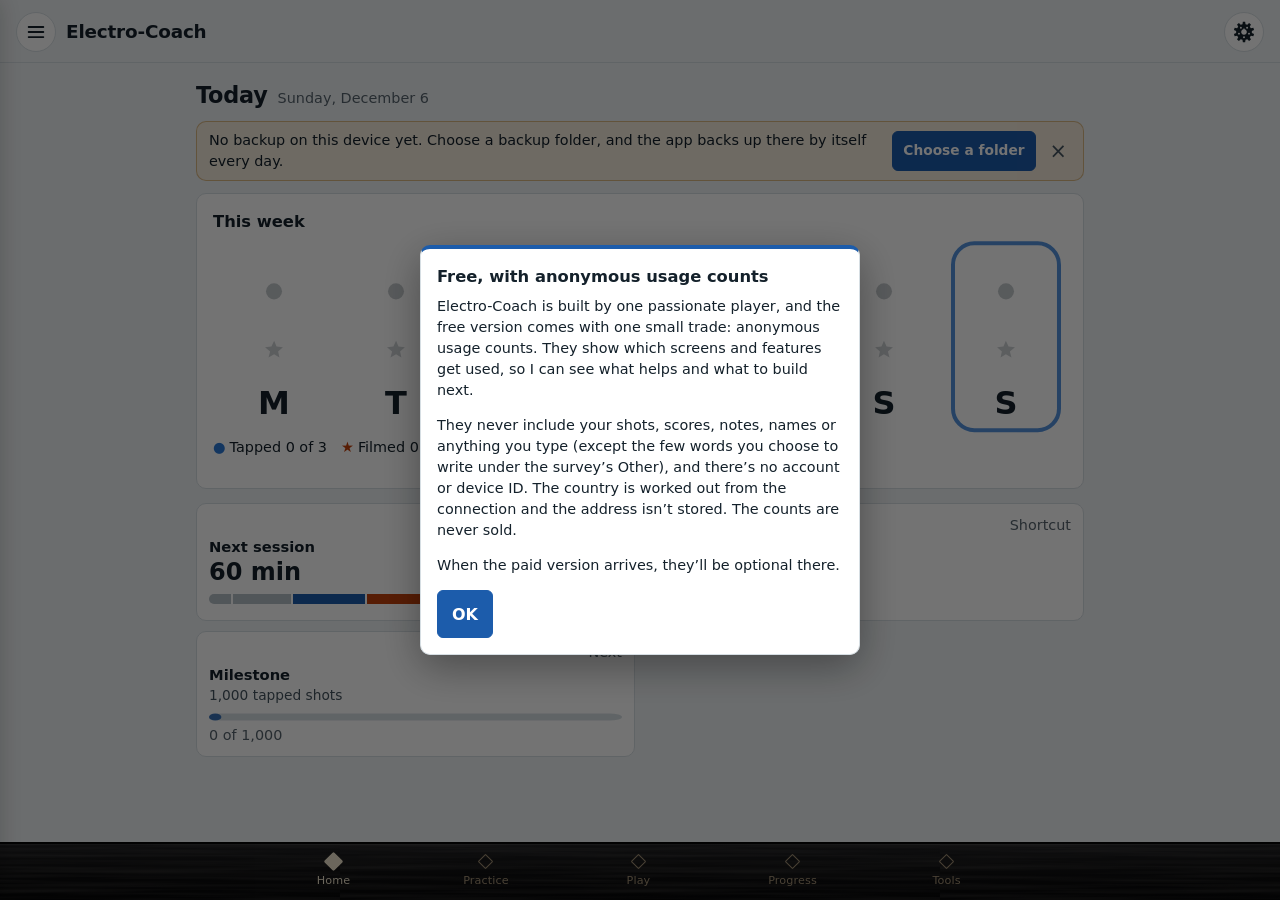
==== commit b6681148: "Old address for 0.1.116: the same site as electro-coach.com, with its moved banner The same website " ====
--- a/app/index.html
+++ b/app/index.html
@@ -2,7 +2,7 @@
 <html lang="en">
   <head>
     <meta http-equiv="Content-Security-Policy" content="default-src 'self'; script-src 'self'; style-src 'self' 'unsafe-inline'; img-src 'self' data: blob:; font-src 'self' data:; connect-src 'self' https://us.aptabase.com https://dashboard.fargorate.com; worker-src 'self'; manifest-src 'self'; object-src 'none'; base-uri 'self'; form-action 'none'">
-    <meta name="ec-build" content="2026-11-12 23:25" />
+    <meta name="ec-build" content="2026-11-13 19:33" />
     <link rel="icon" type="image/png" href="[data-uri]" />
     <link rel="apple-touch-icon" href="[data-uri]" />
     <meta charset="utf-8" />
@@ -15,8 +15,8 @@
     <meta name="apple-mobile-web-app-status-bar-style" content="black-translucent" />
     <title>Electro-Coach</title>
     <meta name="description" content="The Electro-Coach web app: a pool and billiards practice coach with drills you tap, stroke feedback, a shot visualizer, a shot clock and progress from your Railbird data. Works offline; your data stays on your device." />
-    <script type="module" crossorigin src="./assets/index-Ek1K_OrQ.js"></script>
-    <link rel="stylesheet" crossorigin href="./assets/index-DTX3uukj.css">
+    <script type="module" crossorigin src="./assets/index-BhHhk0p6.js"></script>
+    <link rel="stylesheet" crossorigin href="./assets/index-D97tUfm5.css">
   </head>
   <body>
     <div id="app"></div>
--- a/app/assets/index-D97tUfm5.css
+++ b/app/assets/index-D97tUfm5.css
@@ -0,0 +1 @@
+@font-face{font-family:Atkinson Hyperlegible Next;font-style:normal;font-display:swap;font-weight:400;src:url(./atkinson-hyperlegible-next-latin-ext-400-normal-BalHKn7d.woff2) format("woff2"),url(./atkinson-hyperlegible-next-latin-ext-400-normal-qxMiU51n.woff) format("woff");unicode-range:U+0100-02BA,U+02BD-02C5,U+02C7-02CC,U+02CE-02D7,U+02DD-02FF,U+0304,U+0308,U+0329,U+1D00-1DBF,U+1E00-1E9F,U+1EF2-1EFF,U+2020,U+20A0-20AB,U+20AD-20C0,U+2113,U+2C60-2C7F,U+A720-A7FF}@font-face{font-family:Atkinson Hyperlegible Next;font-style:normal;font-display:swap;font-weight:400;src:url(./atkinson-hyperlegible-next-latin-400-normal-FfmJh7DR.woff2) format("woff2"),url(./atkinson-hyperlegible-next-latin-400-normal-DPp7N0cD.woff) format("woff");unicode-range:U+0000-00FF,U+0131,U+0152-0153,U+02BB-02BC,U+02C6,U+02DA,U+02DC,U+0304,U+0308,U+0329,U+2000-206F,U+20AC,U+2122,U+2191,U+2193,U+2212,U+2215,U+FEFF,U+FFFD}@font-face{font-family:Atkinson Hyperlegible Next;font-style:normal;font-display:swap;font-weight:600;src:url(./atkinson-hyperlegible-next-latin-ext-600-normal-kZZEtAc7.woff2) format("woff2"),url(./atkinson-hyperlegible-next-latin-ext-600-normal-BBAQIogt.woff) format("woff");unicode-range:U+0100-02BA,U+02BD-02C5,U+02C7-02CC,U+02CE-02D7,U+02DD-02FF,U+0304,U+0308,U+0329,U+1D00-1DBF,U+1E00-1E9F,U+1EF2-1EFF,U+2020,U+20A0-20AB,U+20AD-20C0,U+2113,U+2C60-2C7F,U+A720-A7FF}@font-face{font-family:Atkinson Hyperlegible Next;font-style:normal;font-display:swap;font-weight:600;src:url(./atkinson-hyperlegible-next-latin-600-normal-BBuhw47K.woff2) format("woff2"),url(./atkinson-hyperlegible-next-latin-600-normal-BhgCag5w.woff) format("woff");unicode-range:U+0000-00FF,U+0131,U+0152-0153,U+02BB-02BC,U+02C6,U+02DA,U+02DC,U+0304,U+0308,U+0329,U+2000-206F,U+20AC,U+2122,U+2191,U+2193,U+2212,U+2215,U+FEFF,U+FFFD}@font-face{font-family:Atkinson Hyperlegible Next;font-style:normal;font-display:swap;font-weight:700;src:url(./atkinson-hyperlegible-next-latin-ext-700-normal-CBw-mJf_.woff2) format("woff2"),url(./atkinson-hyperlegible-next-latin-ext-700-normal-292QVhS1.woff) format("woff");unicode-range:U+0100-02BA,U+02BD-02C5,U+02C7-02CC,U+02CE-02D7,U+02DD-02FF,U+0304,U+0308,U+0329,U+1D00-1DBF,U+1E00-1E9F,U+1EF2-1EFF,U+2020,U+20A0-20AB,U+20AD-20C0,U+2113,U+2C60-2C7F,U+A720-A7FF}@font-face{font-family:Atkinson Hyperlegible Next;font-style:normal;font-display:swap;font-weight:700;src:url(./atkinson-hyperlegible-next-latin-700-normal-Dpiyiu63.woff2) format("woff2"),url(./atkinson-hyperlegible-next-latin-700-normal-C2qZD_Q9.woff) format("woff");unicode-range:U+0000-00FF,U+0131,U+0152-0153,U+02BB-02BC,U+02C6,U+02DA,U+02DC,U+0304,U+0308,U+0329,U+2000-206F,U+20AC,U+2122,U+2191,U+2193,U+2212,U+2215,U+FEFF,U+FFFD}:root{color-scheme:light;--surface: #eef2f4;--card: #ffffff;--ink: #14212b;--ink-2: #44535e;--muted: #56636d;--line: #d6dee3;--grid: #e4e9ec;--accent: #1c5cab;--accent-ink: #ffffff;--rail: #1e1e20;--rail-edge: #060607;--pearl: #efe4cc;--pearl-dim: #8c7a63;--kept: #2a78d6;--kept-wash: rgba(42, 120, 214, .12);--excluded: #9aa6ae;--good: #008300;--warn: #b26b00;--bad: #c43b3a;--t-strong: #2e8b3e;--t-emerging: #8fc271;--t-neutral: #b4bec5;--film: #c2410c;--t-watch: #eea15a;--t-weak: #c63b2f;--radius-s: 6px;--radius-m: 10px;font-family:Atkinson Hyperlegible Next,system-ui,sans-serif;font-size:calc(100% * var(--text-scale, 1));line-height:1.45;color:var(--ink);background:var(--surface);-webkit-text-size-adjust:100%}@media(prefers-color-scheme:dark){:root:not([data-theme=light]){color-scheme:dark;--t-strong: #44a956;--t-emerging: #6f9f58;--t-neutral: #5d6b74;--film: #f08a4b;--t-watch: #d48a42;--t-weak: #e2625a;--surface: #10171c;--card: #182229;--ink: #e8eef2;--ink-2: #c6d0d7;--muted: #a9b5bd;--line: #2b3841;--grid: #22303a;--accent: #3987e5;--accent-ink: #08131c;--rail: #1b1b1d;--rail-edge: #050506;--pearl: #e9dcc0;--pearl-dim: #7a6a55;--kept: #3987e5;--kept-wash: rgba(57, 135, 229, .16);--excluded: #7d8b95;--good: #3ca33c;--warn: #d99a2b;--bad: #e66767}}:root[data-theme=dark]{color-scheme:dark;--t-strong: #44a956;--t-emerging: #6f9f58;--t-neutral: #5d6b74;--film: #f08a4b;--t-watch: #d48a42;--t-weak: #e2625a;--surface: #10171c;--card: #182229;--ink: #e8eef2;--ink-2: #c6d0d7;--muted: #a9b5bd;--line: #2b3841;--grid: #22303a;--accent: #3987e5;--accent-ink: #08131c;--rail: #1b1b1d;--rail-edge: #050506;--pearl: #e9dcc0;--pearl-dim: #7a6a55;--kept: #3987e5;--kept-wash: rgba(57, 135, 229, .16);--excluded: #7d8b95;--good: #3ca33c;--warn: #d99a2b;--bad: #e66767}*{box-sizing:border-box}html,body{margin:0;background:var(--surface)}body{min-height:100dvh}button,input,select,textarea{font:inherit;color:inherit}a{color:var(--accent)}:focus-visible{outline:3px solid var(--accent);outline-offset:2px}.num{font-variant-numeric:tabular-nums}.app{display:grid;grid-template-rows:auto 1fr auto;grid-template-columns:minmax(0,1fr);min-height:100dvh}.top{display:flex;align-items:center;justify-content:space-between;gap:12px;padding:calc(env(safe-area-inset-top) + 12px) 16px 10px;background:var(--surface);position:sticky;top:0;z-index:5;border-bottom:1px solid var(--line)}.top h1{font-size:1.15rem;margin:0;font-weight:700;letter-spacing:-.01em}.top .status{font-size:.82rem;color:var(--muted)}.icon-btn{width:40px;height:40px;border-radius:50%;border:1px solid var(--line);background:var(--card);display:grid;place-items:center;cursor:pointer}.icon-btn svg{width:22px;height:22px}main{padding:16px;max-width:920px;width:100%;min-width:0;margin:0 auto}.controls>label{flex:1 1 130px}.controls select,.controls input{width:100%}.rail{position:sticky;bottom:0;z-index:5;background:linear-gradient(var(--rail),var(--rail-edge));border-top:3px solid var(--rail-edge);padding:6px 4px calc(env(safe-area-inset-bottom) + 6px);box-shadow:inset 0 1px #ffffff12}.rail ul{list-style:none;margin:0 auto;padding:0;display:flex;max-width:760px;overflow-x:auto;scroll-snap-type:x proximity;scrollbar-width:none;-webkit-overflow-scrolling:touch}.rail ul::-webkit-scrollbar{display:none}.rail li{flex:1 0 auto;scroll-snap-align:start}.rail.fade-r ul{-webkit-mask-image:linear-gradient(90deg,#000 calc(100% - 28px),transparent);mask-image:linear-gradient(90deg,#000 calc(100% - 28px),transparent)}.rail.fade-l ul{-webkit-mask-image:linear-gradient(90deg,transparent,#000 28px);mask-image:linear-gradient(90deg,transparent,#000 28px)}.rail.fade-l.fade-r ul{-webkit-mask-image:linear-gradient(90deg,transparent,#000 28px,#000 calc(100% - 28px),transparent);mask-image:linear-gradient(90deg,transparent,#000 28px,#000 calc(100% - 28px),transparent)}.rail button{width:100%;background:none;border:0;cursor:pointer;display:grid;justify-items:center;gap:4px;padding:6px 3px 2px;white-space:nowrap;min-height:44px;min-width:3.6em;color:var(--pearl-dim);font-size:.7rem;letter-spacing:.01em}.rail .diamond{width:11px;height:11px;transform:rotate(45deg);border:1.5px solid var(--pearl-dim);border-radius:1px;transition:background .16s,border-color .16s,transform .16s}.rail button[aria-current=page]{color:var(--pearl)}.rail button[aria-current=page] .diamond{background:var(--pearl);border-color:var(--pearl);transform:rotate(45deg) scale(1.25)}.rail button.later{opacity:.55}@media(prefers-reduced-motion:reduce){.rail .diamond{transition:none}}h2{font-size:1.4rem;margin:4px 0;letter-spacing:-.01em}h3{font-size:1.02rem;margin:0 0 8px}.lede{color:var(--ink-2);margin:0 0 16px;max-width:62ch}.card{background:var(--card);border:1px solid var(--line);border-radius:var(--radius-m);padding:16px;margin-bottom:14px}.card.flat{background:transparent;border-style:dashed}.muted{color:var(--muted)}.small{font-size:.9rem}.row{display:flex;gap:10px;flex-wrap:wrap;align-items:center}.spacer{flex:1}.btn{display:inline-flex;align-items:center;gap:8px;cursor:pointer;border-radius:var(--radius-s);border:1px solid var(--line);background:var(--card);padding:9px 14px;min-height:42px;font-weight:600}.btn.primary{background:var(--accent);color:var(--accent-ink);border-color:var(--accent)}.btn.danger{color:var(--bad)}.btn:disabled{opacity:.5;cursor:default}.drop{border:2px dashed var(--line);border-radius:var(--radius-m);padding:28px 16px;display:grid;justify-items:center;gap:10px;text-align:center;background:var(--card)}.drop.over{border-color:var(--accent);background:var(--kept-wash)}.facts{display:grid;grid-template-columns:repeat(auto-fit,minmax(130px,1fr));gap:12px 18px;margin:4px 0 0}.facts div{display:grid;gap:2px}.facts dt{font-size:.8rem;color:var(--muted)}.facts dd{margin:0;font-size:1.25rem;font-weight:700;font-variant-numeric:tabular-nums}table{width:100%;border-collapse:collapse;font-size:.9rem}th,td{text-align:left;padding:7px 8px;border-bottom:1px solid var(--grid);vertical-align:top}th{font-weight:600;color:var(--ink-2);font-size:.82rem}td.n,th.n{text-align:right;font-variant-numeric:tabular-nums}.scroll-x{overflow-x:auto}.notice{border-left:4px solid var(--warn);padding:8px 12px;background:var(--card);border-radius:0 var(--radius-s) var(--radius-s) 0;margin:8px 0}.notice.bad{border-color:var(--bad)}.notice.good{border-color:var(--good)}.controls{display:flex;gap:8px;flex-wrap:wrap;margin-bottom:12px}.controls label{display:grid;gap:3px;font-size:.78rem;color:var(--muted)}select,input[type=date],input[type=number]{background:var(--card);border:1px solid var(--line);border-radius:var(--radius-s);padding:7px 9px;min-height:40px;font-size:.92rem}.seg{--seg-min: 0px;display:grid;grid-template-columns:repeat(auto-fit,minmax(var(--seg-min),1fr));gap:1px;width:100%;max-width:100%;border:1px solid var(--line);border-radius:var(--radius-s);overflow:hidden;background:var(--line)}.seg:has(>:nth-child(5)){--seg-min: 76px}.seg.seg-num{--seg-min: 36px}.seg>button,.seg>.dd-seg-opt{border:0;background:var(--card);padding:7px 6px;min-height:38px;min-width:0;cursor:pointer;font-size:.86rem;display:flex;align-items:center;justify-content:center;gap:7px;text-align:center;white-space:normal;line-height:1.15}.seg>button[aria-pressed=true],.seg>.dd-seg-opt[aria-checked=true]{background:var(--accent);color:var(--accent-ink)}.chips{display:flex;gap:6px;overflow-x:auto;padding-bottom:4px;margin-bottom:10px;scrollbar-width:thin}.chips button{flex:none;border:1px solid var(--line);background:var(--card);border-radius:999px;padding:6px 13px;cursor:pointer;font-size:.88rem;min-height:36px}.chips button[aria-pressed=true]{border-color:var(--accent);background:var(--accent);color:var(--accent-ink)}.month{font-size:.85rem;color:var(--muted);margin:18px 0 6px;font-weight:600}.session{display:grid;grid-template-columns:52px 1fr auto;gap:10px;align-items:center;padding:10px 12px;cursor:pointer;width:100%;text-align:left;background:var(--card);border:1px solid var(--line);border-radius:var(--radius-s);margin-bottom:6px}.session .day{font-size:1.25rem;font-weight:700;line-height:1;text-align:center}.session .day small{display:block;font-size:.7rem;color:var(--muted);font-weight:400;margin-top:3px}.session .rate{text-align:right;font-variant-numeric:tabular-nums;font-weight:700}.session .rate small{display:block;font-weight:400;color:var(--muted);font-size:.75rem}.type{display:inline-block;font-size:.74rem;padding:1px 7px;border-radius:999px;border:1px solid var(--line);color:var(--ink-2);margin-left:6px}.session-detail{margin:-2px 0 10px;padding:10px 12px;border:1px solid var(--line);border-top:0;border-radius:0 0 var(--radius-s) var(--radius-s);background:var(--card);font-size:.9rem}.chart{width:100%;display:block;overflow:visible}.chart text{fill:var(--muted);font-size:calc(11px * var(--chart-text, 1));font-family:inherit}.chart .tick{stroke:var(--grid);stroke-width:1}.chart .axis{stroke:var(--line);stroke-width:1}.chart .label-ink{fill:var(--ink-2)}.chart .hit{fill:transparent;cursor:pointer}.chart .sel{fill:var(--kept-wash)}.legend{display:flex;gap:14px;flex-wrap:wrap;font-size:.82rem;color:var(--ink-2);margin:2px 0 8px}.legend span{display:inline-flex;align-items:center;gap:6px}.swatch{width:12px;height:12px;border-radius:3px;display:inline-block}.panel-title{font-size:.88rem;font-weight:600;color:var(--ink-2);margin:12px 0 2px}.bin-detail{border-top:1px solid var(--grid);margin-top:8px;padding-top:10px;font-size:.9rem}details summary{cursor:pointer;font-weight:600;padding:4px 0}.toggle-row{display:flex;align-items:center;justify-content:space-between;gap:12px;padding:10px 0;border-bottom:1px solid var(--grid)}.toggle-row:last-child{border-bottom:0}.toggle-row .why{font-size:.82rem;color:var(--muted);max-width:52ch}.toggle-row input[type=number]{width:84px}.btn-s{min-height:40px;padding:5px 10px;font-size:.86rem}code{font-family:ui-monospace,Cascadia Mono,Consolas,monospace;font-size:.88em;background:var(--grid);padding:1px 5px;border-radius:4px}textarea,input[type=text],.fargo-q{width:100%;background:var(--card);border:1px solid var(--line);border-radius:var(--radius-s);padding:8px 10px;font-size:.95rem}textarea.mono{font-family:ui-monospace,Consolas,monospace;font-size:.8rem}.field{display:grid;gap:4px;font-size:.82rem;color:var(--muted);margin-bottom:10px}.table-dia{width:100%;height:auto;display:block}.table-dia .dia-label{font-size:2.1px;font-family:inherit;font-weight:600}.table-dia .on-cloth{fill:#f3f0e6;paint-order:stroke;stroke:#00000059;stroke-width:.35px}.table-dia .dia-num{font-size:1px;font-weight:700;fill:#111;font-family:inherit}.dia-key{margin:8px 0 6px;font-size:.78rem;gap:6px 12px}.drill-group{margin:18px 0 6px}.drill-group h3{font-size:1.1rem}.drill-list{display:flex;gap:10px;margin-top:8px;overflow-x:auto;overscroll-behavior-x:contain;scroll-snap-type:x mandatory;padding:2px 2px 8px;scrollbar-width:thin}.drill-list>.drill-card{flex:0 0 min(82%,300px);scroll-snap-align:start}.drill-card{display:grid;grid-template-columns:62px minmax(0,1fr);gap:12px;align-items:center;text-align:left;background:var(--card);border:1px solid var(--line);border-radius:var(--radius-m);padding:10px 12px;cursor:pointer}.drill-card:hover{border-color:var(--accent)}.drill-card-text{display:grid;gap:3px;min-width:0}.drill-name{font-weight:700}.drill-card.add{border-style:dashed;background:transparent}.add-plus{width:62px;height:62px;display:grid;place-items:center;font-size:1.8rem;color:var(--muted);border:1px dashed var(--line);border-radius:var(--radius-s)}.drill-detail{display:grid;grid-template-columns:minmax(0,340px) minmax(0,1fr);gap:22px;align-items:start}@media(max-width:680px){.drill-detail{grid-template-columns:minmax(0,1fr)}.drill-figure{max-width:340px;width:100%;margin:0 auto}}.drill-figure{display:grid;gap:6px;justify-items:start}.drill-text{min-width:0}.setup{margin:4px 0 6px;padding-left:18px}.setup li{margin-bottom:3px}.tag-list{display:grid;gap:6px}.tag-chip{display:inline-flex;align-items:center;gap:8px;flex-wrap:wrap}.tag-chip code{font-size:1rem;padding:4px 8px}.tally-row{padding:10px 0;border-bottom:1px solid var(--grid)}.tally-row:last-child{border-bottom:0}.capture{color:var(--ink-2)}.layout-editor{width:100%;display:grid;gap:6px}.tally{max-width:560px;margin:0 auto}.tally-top{display:flex;align-items:center;gap:8px;flex-wrap:wrap}.tally-body{display:grid;gap:10px;margin-top:14px}.tl-side,.tl-taps{display:grid;gap:10px;min-width:0}.tally-facts dd{font-size:calc(1.6 * var(--u))}.tap{border:0;border-radius:var(--radius-m);cursor:pointer;font-weight:700;font-size:calc(1.15 * var(--u));display:grid;place-items:center;gap:2px;min-height:76px;padding:10px;color:var(--ink);background:var(--card);box-shadow:inset 0 0 0 1.5px var(--line);touch-action:manipulation;-webkit-tap-highlight-color:transparent;user-select:none}.tap small{font-weight:400;font-size:calc(.74 * var(--u));color:var(--muted)}.tap:active{transform:scale(.98)}.tap-make{background:var(--good);color:#fff;box-shadow:none;min-height:104px;font-size:calc(1.45 * var(--u))}.tap-make small{color:#ffffffd9}.tap-miss{box-shadow:inset 0 0 0 2px var(--bad)}.btn.ghost-miss{box-shadow:inset 0 0 0 2px var(--bad);border-color:var(--bad)}.btn.ghost-line{box-shadow:inset 0 0 0 2px var(--warn);border-color:var(--warn)}.tap-carry{box-shadow:inset 0 0 0 3px var(--warn);min-height:76px;font-size:calc(1.2 * var(--u))}.tap-cb{min-height:60px;font-size:calc(1 * var(--u))}.tap-pair{display:grid;grid-template-columns:1fr 1fr;gap:10px}.ball-grid{display:grid;gap:8px}.tap-ball{min-height:64px;font-size:calc(1.5 * var(--u))}.rack-strip{display:flex;flex-wrap:wrap;gap:6px}.rack{min-width:32px;height:32px;border-radius:50%;display:grid;place-items:center;font-weight:700;border:1.5px solid var(--warn);font-variant-numeric:tabular-nums}.rack.done{background:var(--good);border-color:var(--good);color:#fff}.side-pick{display:grid;grid-template-columns:1fr 1fr;gap:10px}.side-pick button{border:2px solid var(--line);background:var(--card);border-radius:var(--radius-m);padding:12px 8px;cursor:pointer;display:grid;gap:2px;font-weight:700;font-size:1.05rem}.side-pick button small{font-weight:400;font-size:.78rem;color:var(--muted)}.side-pick button[aria-pressed=true]{border-color:var(--accent);background:var(--kept-wash)}.switch-row{display:flex;align-items:center;gap:8px;color:var(--ink-2)}.seg-big>button{min-height:46px;font-size:.98rem}.tally-table td,.tally-table th{padding:5px 8px}.tally-table.compact{font-size:.85rem}.mini-meter{display:inline-grid;grid-template-columns:60px auto;align-items:center;gap:6px}.mini-meter:before{content:"";grid-area:1 / 1;height:6px;border-radius:3px;background:var(--grid)}.mini-meter span{grid-area:1 / 1;height:6px;border-radius:3px;background:var(--kept);justify-self:start}.undo-row{display:flex;align-items:center;gap:12px;margin-top:14px;flex-wrap:wrap}.flash{font-size:.9rem;color:var(--ink-2);min-height:1.3em}.tally-banner{width:100%;text-align:left;border:0;cursor:pointer;margin-bottom:12px;background:var(--good);color:#fff;font-weight:600;padding:10px 14px;border-radius:var(--radius-s)}.tap-ball.picked{box-shadow:inset 0 0 0 3px var(--accent);background:var(--kept-wash)}.tap:disabled{opacity:.45;cursor:default;transform:none}.tap-line{box-shadow:inset 0 0 0 2px var(--ink-2);border:0;background-image:repeating-linear-gradient(135deg,transparent 0 7px,var(--grid) 7px 9px)}.rack.line{border-style:dashed;border-color:var(--ink-2)}.rack.mini{min-width:20px;height:20px;font-size:.7rem;font-style:normal;display:inline-grid}.ends-table td.bar{width:45%}.ends-bar{display:flex;height:10px;gap:2px}.ends-bar span{border-radius:2px}.ends-bar .m{background:var(--warn)}.ends-bar .l{background:var(--ink-2);opacity:.55}.ends-bar .c{background:var(--accent);opacity:.7}.ends-bar .s{background:var(--bad, #c0392b)}.layout-now{padding:8px 10px;margin:0 0 8px}.layout-name{display:flex;align-items:center;gap:6px;flex-wrap:wrap;font-size:calc(1.05 * var(--u))}.t-strong{fill:var(--t-strong);background:var(--t-strong)}.t-emerging{fill:var(--t-emerging);background:var(--t-emerging)}.t-neutral{fill:var(--t-neutral);background:var(--t-neutral)}.t-watch{fill:var(--t-watch);background:var(--t-watch)}.t-weak{fill:var(--t-weak);background:var(--t-weak)}.t-cond{fill:var(--excluded)}.chart .zero{stroke:var(--ink-2);stroke-width:1.2}.chart .ci{stroke:var(--ink);stroke-width:1.4;stroke-linecap:round}.chart .cur{fill:var(--accent);stroke:var(--card);stroke-width:1.5}.chart .cur.hollow{fill:var(--card);stroke:var(--accent)}.chart .band{fill:var(--kept-wash)}.chart .curve{stroke:var(--kept);stroke-width:2;stroke-linejoin:round}.chart .curve-dot{fill:var(--kept);stroke:var(--card);stroke-width:2}.chart .axis-mini{font-size:calc(10px * var(--chart-text, 1))}.forest-group{margin-top:10px}.forest-head{font-size:.82rem;font-weight:700;color:var(--ink-2);padding:6px 0 2px;border-bottom:1px solid var(--grid)}.forest-head .muted{font-weight:400}.forest-row{border-bottom:1px solid var(--grid);padding:4px 0 2px}.forest-row svg{display:block}.forest-label{width:100%;display:flex;justify-content:space-between;align-items:center;gap:10px;background:none;border:0;padding:2px 0;min-height:40px;font-size:.86rem;text-align:left;cursor:pointer;color:var(--ink)}.forest-row.open{background:var(--kept-wash)}.seg-detail{padding:6px 2px 8px;display:grid;gap:3px}.axis-note{text-align:center;margin-top:6px}.radar text{font-size:calc(10.5px * var(--chart-text, 1))}.pred{display:grid;grid-template-columns:minmax(0,1.3fr) minmax(0,1fr);gap:18px;align-items:start}@media(max-width:640px){.pred{grid-template-columns:minmax(0,1fr)}}.pred-inputs{display:grid;gap:10px}.pred-field{display:grid;grid-template-columns:minmax(0,1fr) auto;grid-template-areas:"lab num" "rng rng";gap:2px 8px;font-size:.86rem;align-items:center}.pred-field>span:first-child{grid-area:lab;color:var(--ink-2)}.pred-field input[type=range]{grid-area:rng;width:100%;accent-color:var(--accent)}.pred-num{grid-area:num;display:inline-flex;align-items:center;gap:4px}.pred-num input{width:72px;min-height:34px;padding:4px 6px}.pred-out{background:var(--surface);border-radius:var(--radius-m);padding:14px}.pred-label{font-size:.82rem;color:var(--muted)}.pred-big{font-size:3rem;font-weight:700;line-height:1.05}.meter{height:8px;border-radius:4px;background:var(--grid);margin-top:8px;overflow:hidden}.meter span{display:block;height:100%;background:var(--kept);border-radius:4px}details.card>summary{font-size:1.02rem}.heat-single{max-width:440px;margin:0 auto}.heat-pair{display:grid;grid-template-columns:1fr 1fr;gap:10px;max-width:760px;margin:0 auto}.heat-fig{margin:0}.heat-fig figcaption{font-size:.82rem;margin-bottom:4px}.table-dia.heat .contour{fill:none;stroke:#1b1b1b;stroke-linecap:round;opacity:.75}.table-dia.heat .contour-label{font-size:2.2px;font-weight:700;fill:#1b1b1b;paint-order:stroke;stroke:#fbfbf7;stroke-width:.6px;font-family:inherit}.heat-legend{max-width:440px;margin:12px auto 0;display:grid;gap:4px}.heat-legend .bar{height:12px;border-radius:6px;border:1px solid var(--line)}.heat-legend .ticks{display:flex;justify-content:space-between;color:var(--ink-2)}.readout{border-top:1px solid var(--line);margin-top:14px;padding-top:12px}.heat-legend .bar-wrap{position:relative;padding-bottom:9px}.heat-legend .avg-mark{position:absolute;bottom:0;width:0;height:0;transform:translate(-6px);border-left:6px solid transparent;border-right:6px solid transparent;border-bottom:8px solid var(--ink)}.tiles{display:grid;grid-template-columns:repeat(auto-fill,minmax(150px,1fr));gap:8px;margin-bottom:12px}.tile,.pmeter{background:var(--card);border:1px solid var(--line);border-radius:var(--radius-m);padding:10px 12px;border-top:4px solid var(--t-neutral);min-width:0}.tile.good,.pmeter.good{border-top-color:var(--t-strong)}.tile.bad,.pmeter.bad{border-top-color:var(--t-weak)}.tile-title,.meter-title{font-size:.82rem;font-weight:700;color:var(--ink-2)}.tile-big{font-size:1.6rem;font-weight:700;line-height:1.15;margin-top:2px}.meter-grid{display:grid;grid-template-columns:repeat(auto-fill,minmax(240px,1fr));gap:10px}.pmeter{border-top-width:4px}.x-btn{border:0;background:none;color:var(--muted);font-size:1.2rem;line-height:1;cursor:pointer;padding:0 4px;min-height:28px}.subcard{border:1px dashed var(--line);border-radius:var(--radius-s);padding:10px 12px}.bar-meter{position:relative;height:10px;border-radius:5px;background:var(--grid);margin:6px 0 4px}.bar-meter .fill{height:100%;border-radius:5px;background:var(--kept)}.bar-meter .tick{position:absolute;top:-3px;width:2px;height:16px;background:var(--ink);transform:translate(-1px)}.tchart{display:block;overflow:visible}.tchart .grid{stroke:var(--grid);stroke-width:1}.tchart .axis{stroke:var(--muted)}.tchart .tick{fill:var(--muted);font-size:calc(10.5px * var(--chart-text, 1));font-family:inherit}.tchart .ref{stroke:var(--ink-2);stroke-width:1;stroke-dasharray:3 3;opacity:.7}.tchart .freeze{stroke:var(--warn);stroke-width:1.5;stroke-dasharray:5 4}.tchart .freeze-label{fill:var(--warn)}.tchart .band{fill:var(--kept-wash);stroke:none}.tchart .line{fill:none;stroke:var(--ink);stroke-width:2;stroke-linejoin:round}.tchart .line2{fill:none;stroke:var(--muted);stroke-width:1.6;stroke-dasharray:5 3}.tchart .dot{fill:var(--kept);fill-opacity:.55;stroke:var(--kept);stroke-width:1}.tchart .dot.hollow{fill:var(--card);fill-opacity:1}.tchart .dot.clipped{stroke-dasharray:2 1.5}.tchart .dot.sel{stroke:var(--ink);stroke-width:2;fill-opacity:.9}.tchart .marker line{stroke:var(--muted);stroke-width:1;stroke-dasharray:1 2.5}.tchart .marker rect{fill:var(--card);stroke:var(--ink-2);stroke-width:1.2}.tchart .marker text{font-size:calc(9.5px * var(--chart-text, 1));font-weight:700;fill:var(--ink);font-family:inherit}.tchart.compact .marker line{stroke-dasharray:1 2;opacity:.8}.railbird-role summary{cursor:pointer}.railbird-role .usage-list{margin-top:8px}details.railbird-role:not(.card){margin-top:10px;padding-top:8px;border-top:1px solid var(--line)}.feedback-card,.request-drill{gap:10px}.th-grid{margin:8px 0 6px;display:grid;grid-template-columns:auto auto auto auto;justify-content:start;gap:6px 10px;align-items:center}.th-grid select{min-width:0;padding-left:8px;padding-right:4px}.th-head{color:var(--muted);font-size:.85em}.th-join{color:var(--muted)}.th-rules{margin:4px 0 8px;display:grid;gap:3px}.th-rules b{color:var(--ink-2);font-weight:600}.note-form{display:flex;flex-wrap:wrap;gap:8px;align-items:end}.note-form label{display:grid;gap:3px;color:var(--muted)}.note-form .grow{flex:1 1 220px}.note-form input,.note-form select{width:100%}.note-list{list-style:none;padding:0;margin:12px 0 0;display:grid;gap:8px}.note-list li{display:flex;gap:10px;align-items:start;border-top:1px solid var(--line);padding-top:8px;flex-wrap:wrap}.note-list .grow{flex:1 1 200px;min-width:0}.note-num{display:inline-grid;place-items:center;width:22px;height:22px;border-radius:50%;border:1.2px solid var(--ink-2);font-size:.75rem;font-weight:700;flex:none}.btn[aria-pressed=true]{border-color:var(--good);color:var(--good)}.blocks{list-style:none;padding:0;margin:0;display:grid;gap:10px}.blocks li{display:flex;gap:12px;align-items:start;border-top:1px solid var(--line);padding-top:10px}.blocks li:first-child{border-top:0;padding-top:0}.blocks .grow,.plan-item .grow{flex:1 1 auto}.block-min{flex:none;min-width:44px;font-size:1.25rem;font-weight:700;color:var(--accent)}.block-title{font-weight:700}.cue{margin-top:4px;font-style:italic;color:var(--ink-2)}.plan-item{border-top:1px solid var(--line);padding:12px 0}.plan-item:first-of-type{border-top:0;padding-top:0}.plan-item.is-hidden{opacity:.55}.plan-rank{flex:none;display:inline-grid;place-items:center;width:26px;height:26px;border-radius:50%;background:var(--ink);color:var(--card);font-weight:700;font-size:.85rem}.plan-cost{flex:none;text-align:right}.plan-cost b{font-size:1.35rem}:root[data-palette=teal]{--kept: #0f8a7e;--kept-wash: rgba(15, 138, 126, .13)}@media(prefers-color-scheme:dark){:root:not([data-theme=light])[data-palette=teal]{--kept: #2bb5a6;--kept-wash: rgba(43, 181, 166, .18)}}:root[data-theme=dark][data-palette=teal]{--kept: #2bb5a6;--kept-wash: rgba(43, 181, 166, .18)}:root[data-palette=violet]{--kept: #6a4fc7;--kept-wash: rgba(106, 79, 199, .13)}@media(prefers-color-scheme:dark){:root:not([data-theme=light])[data-palette=violet]{--kept: #9a83f0;--kept-wash: rgba(154, 131, 240, .18)}}:root[data-theme=dark][data-palette=violet]{--kept: #9a83f0;--kept-wash: rgba(154, 131, 240, .18)}:root[data-palette=amber]{--kept: #b06d06;--kept-wash: rgba(176, 109, 6, .13)}@media(prefers-color-scheme:dark){:root:not([data-theme=light])[data-palette=amber]{--kept: #e3a33a;--kept-wash: rgba(227, 163, 58, .18)}}:root[data-theme=dark][data-palette=amber]{--kept: #e3a33a;--kept-wash: rgba(227, 163, 58, .18)}:root[data-tiers=blue-orange]{--t-strong: #1f6fb5;--t-emerging: #7fb2e0;--t-watch: #f0a35a;--t-weak: #c8590f}@media(prefers-color-scheme:dark){:root:not([data-theme=light])[data-tiers=blue-orange]{--t-strong: #4a94e0;--t-emerging: #3f6f9c;--t-watch: #d48a42;--t-weak: #e07a2e}}:root[data-theme=dark][data-tiers=blue-orange]{--t-strong: #4a94e0;--t-emerging: #3f6f9c;--t-watch: #d48a42;--t-weak: #e07a2e}.pref-row{display:grid;gap:6px;margin-top:12px}.pref-label{font-weight:600;font-size:.9rem}.pref-swatch{display:inline-flex;border-radius:3px;overflow:hidden;border:1px solid rgba(0,0,0,.15)}.pref-swatch i{width:9px;height:14px;display:block}.clock{max-width:640px;margin:0 auto;display:grid;gap:10px;--pa: #4f8ef7;--pb: #f59e0b}.clock-top{display:grid;gap:6px}.clock-pause{min-height:48px;font-weight:700;width:100%}.clock-top{margin-bottom:8px}.btn.clock-reset{color:var(--bad);border-color:var(--bad);font-weight:700}.btn.clock-reset:hover,.btn.clock-reset:active{background:color-mix(in srgb,var(--bad) 12%,transparent)}.clock-face{width:100%;border:0;cursor:pointer;border-radius:18px;padding:14px 16px 16px;background:#0d1418;color:#eef3f6;display:grid;justify-items:center;gap:4px;box-shadow:inset 0 0 0 1px #ffffff0f;-webkit-tap-highlight-color:transparent;border-top:10px solid var(--pa)}.clock-face.p1{border-top-color:var(--pb)}.clock-who{font-size:clamp(calc(1.6 * var(--u)),7vw,calc(2.4 * var(--u)));font-weight:800;color:var(--pa);line-height:1.1}.clock-face.p1 .clock-who{color:var(--pb)}.clock-stage{font-size:clamp(calc(1.55 * var(--u)),6.6vw,calc(2 * var(--u)));font-weight:800;color:var(--pa);text-align:center;line-height:1.15}.clock-face.p1 .clock-stage{color:var(--pb)}.clock-face.expired .clock-stage{color:#ff8a7f}.clock-num{font-size:clamp(calc(6 * var(--u)),31vw,calc(14 * var(--u)));font-weight:700;line-height:.95;letter-spacing:-.03em}.clock-face.warn .clock-num{color:#f2b13c}.clock-face.crit .clock-num{color:#ff5d4f}.clock-face.expired .clock-num{color:#ff5d4f;font-size:clamp(calc(4.5 * var(--u)),24vw,calc(9 * var(--u)));padding:.18em 0}.clock-face.expired{box-shadow:inset 0 0 0 3px #ff5d4f}.clock-bar{width:100%;height:12px;border-radius:6px;background:#ffffff1a;overflow:hidden}.clock-bar span{display:block;height:100%;background:#3fbf6f;transition:width .12s linear}.clock-face.warn .clock-bar span{background:#f2b13c}.clock-face.crit .clock-bar span,.clock-face.expired .clock-bar span{background:#ff5d4f}.clock-hint{font-size:calc(1.05 * var(--u));color:#b9c7d0;font-weight:600}.clock-big{min-height:64px;font-size:calc(1.25 * var(--u));font-weight:800;justify-content:center}.clock-wide{min-height:52px;font-size:calc(1.1 * var(--u));font-weight:700;justify-content:center}.clock-row{display:grid;grid-template-columns:repeat(auto-fit,minmax(140px,1fr));gap:10px}.clock-players{display:grid;grid-template-columns:1fr 1fr;gap:10px}.clock-player{border-radius:14px;padding:10px;display:grid;gap:6px;background:var(--card);border:3px solid color-mix(in srgb,var(--pa) 35%,transparent)}.clock-player.p1{border-color:color-mix(in srgb,var(--pb) 35%,transparent)}.clock-player.at-table{border-color:var(--pa);background:color-mix(in srgb,var(--pa) 14%,var(--card))}.clock-player.p1.at-table{border-color:var(--pb);background:color-mix(in srgb,var(--pb) 14%,var(--card))}.cp-name{font-size:clamp(calc(1.15 * var(--u)),5vw,calc(1.5 * var(--u)));font-weight:800;overflow:hidden;text-overflow:ellipsis;white-space:nowrap}.clock-player.p0 .cp-name{color:var(--pa)}.clock-player.p1 .cp-name{color:var(--pb)}.cp-tag{font-size:calc(.95 * var(--u));font-weight:700;min-height:1.2em}.cp-ext{display:grid;justify-items:center;min-height:72px;gap:0}.cp-ext-main{font-size:calc(1.6 * var(--u));font-weight:800;line-height:1.1}.cp-ext-sub{font-size:calc(.95 * var(--u));font-weight:600}.clock-newrack{display:grid;gap:10px}.btn.breaker.p0{border:3px solid var(--pa)}.btn.breaker.p1{border:3px solid var(--pb)}.clock .btn.primary[aria-pressed=true]{color:var(--accent-ink);border-color:var(--accent)}.clock-usage summary{font-weight:700;font-size:1.05rem;cursor:pointer}.usage-list{margin:0;padding-left:18px;display:grid;gap:4px}.clock-settings{display:grid;grid-template-columns:repeat(auto-fill,minmax(200px,1fr));gap:10px}.clock-settings label{display:grid;gap:4px;font-size:.85rem;color:var(--muted)}.clock-settings select,.clock-settings input[type=text]{width:100%}.bowl-sheet{display:grid;grid-template-columns:repeat(10,minmax(0,1fr));border:1.5px solid var(--ink-2);border-radius:var(--radius-s);overflow:hidden;background:var(--card)}@media(max-width:520px){.bowl-sheet{grid-template-columns:repeat(5,minmax(0,1fr))}.bowl-frame:nth-child(n+6){border-top:1.5px solid var(--ink-2)}.bowl-frame:nth-child(5){border-right:0}}.bowl-frame{border-right:1px solid var(--line);display:grid;grid-template-rows:auto auto 1fr;min-height:76px}.bowl-frame:last-child{border-right:0}.bowl-frame.current{background:var(--kept-wash)}.bowl-n{font-size:calc(.7 * var(--u));color:var(--muted);text-align:center;padding-top:2px}.bowl-marks{display:flex;justify-content:flex-end}.bowl-marks span{min-width:1.4em;height:1.6em;display:grid;place-items:center;font-weight:700;border-left:1px solid var(--line);border-bottom:1px solid var(--line);font-size:calc(.92 * var(--u))}.bowl-cum{text-align:center;font-weight:700;font-size:calc(1.1 * var(--u));align-self:center;padding:4px 0}.bowl-keys{display:grid;grid-template-columns:repeat(6,1fr);gap:8px}.bowl-key{min-height:56px;border-radius:var(--radius-s);border:1px solid var(--line);background:var(--card);font-size:calc(1.35 * var(--u));font-weight:700;cursor:pointer}.bowl-key.all{background:var(--accent);color:var(--accent-ink);border-color:var(--accent)}.bowl-key:disabled{opacity:.25;cursor:default}.game-list{list-style:none;padding:0;margin:0;display:grid;gap:8px}.game-list li{display:flex;gap:8px;align-items:center;flex-wrap:wrap;border-top:1px solid var(--line);padding-top:8px}.game-list li:first-child{border-top:0;padding-top:0}.game-list .grow{flex:1 1 200px;min-width:0}.sp-players{display:grid;grid-template-columns:1fr 1fr;gap:8px}.sp-player{background:var(--card);border:1px solid var(--line);border-radius:var(--radius-m);padding:10px 12px;min-width:0;transition:box-shadow .2s,opacity .2s}.sp-players{--at-table: #a87d00}@media(prefers-color-scheme:dark){:root:not([data-theme=light]) .sp-players{--at-table: #f2c94c}}:root[data-theme=dark] .sp-players{--at-table: #f2c94c}.sp-player.at-table{border:3px solid var(--at-table);padding:8px 10px;background:color-mix(in srgb,var(--at-table) 12%,var(--card));box-shadow:0 0 0 3px color-mix(in srgb,var(--at-table) 35%,transparent),0 0 26px color-mix(in srgb,var(--at-table) 60%,transparent);animation:at-table-glow 2.4s ease-in-out infinite}@keyframes at-table-glow{50%{box-shadow:0 0 0 4px color-mix(in srgb,var(--at-table) 45%,transparent),0 0 38px color-mix(in srgb,var(--at-table) 75%,transparent)}}@media(prefers-reduced-motion:reduce){.sp-player.at-table{animation:none}}.sp-player.at-table .sp-score{color:var(--at-table);text-shadow:0 0 18px color-mix(in srgb,var(--at-table) 70%,transparent)}.sp-player.at-table .sp-tag{color:var(--at-table)}.sp-player.waiting{opacity:.8}.sp-player.winner{border:3px solid var(--good);padding:8px 10px}.sp-name{font-weight:700;font-size:calc(1.35 * var(--u));line-height:1.2;overflow:hidden;text-overflow:ellipsis;white-space:nowrap}.sp-tag{font-size:calc(.95 * var(--u));font-weight:700;color:var(--accent);min-height:1.2em}.sp-player.winner .sp-tag{color:var(--good)}.sp-score{font-size:calc(3.6 * var(--u));font-weight:800;line-height:1.05}.sp-needs{font-size:calc(1.05 * var(--u));font-weight:600}.sp-fouls{color:var(--bad);font-weight:700;margin-top:2px;font-size:calc(.95 * var(--u))}.sp-status{display:grid;grid-template-columns:repeat(3,1fr);gap:8px;text-align:center}.sp-stat-k{font-size:calc(.9 * var(--u));color:var(--muted);font-weight:600}.sp-stat-v{font-size:calc(2.2 * var(--u));font-weight:800;line-height:1.1}.sp-choice{margin:10px 0 0;font-size:calc(1.02 * var(--u))}.sp-choice .btn{min-height:52px;font-size:calc(1.05 * var(--u))}.sp-ball{width:100%;min-height:90px;margin:12px 0 10px;border-radius:14px;border:0;background:var(--accent);color:var(--accent-ink);font-size:calc(1.9 * var(--u));font-weight:800;cursor:pointer}.sp-ends{display:grid;grid-template-columns:repeat(auto-fit,minmax(96px,1fr));gap:8px}.sp-ends .btn{justify-content:center;min-height:72px;font-size:calc(1.3 * var(--u));font-weight:700}.sp-minor{gap:8px;margin-top:10px}.sp-race{flex-wrap:wrap}.sp-race button{font-size:calc(1.05 * var(--u));font-weight:700;min-width:0}.sp-race button:disabled{opacity:.35;cursor:default}.sp-opp-pick{display:flex;flex-wrap:wrap;gap:6px;margin-bottom:10px}.sp-opp-pick .btn[aria-pressed=true]{background:var(--accent);color:var(--accent-ink);border-color:var(--accent)}.sp-lag-btns{display:grid;gap:8px}.sp-lag-btns .btn{justify-content:center;min-height:60px;font-size:calc(1.25 * var(--u));font-weight:700}.sp-land{position:fixed;inset:0;z-index:30;background:var(--surface);display:grid;grid-template-columns:1.15fr 1fr;gap:12px;padding:max(8px,env(safe-area-inset-top)) max(12px,env(safe-area-inset-right)) max(8px,env(safe-area-inset-bottom)) max(12px,env(safe-area-inset-left))}.sp-land-l,.sp-land-r{min-height:0;overflow-y:auto;display:flex;flex-direction:column;gap:8px}.sp-land-l .sp-players{flex:1}.sp-land .sp-score{font-size:clamp(calc(3 * var(--u)),22vh,calc(6.5 * var(--u)))}.sp-land .sp-name{font-size:calc(1.5 * var(--u))}.sp-land .sp-stat-v{font-size:calc(2 * var(--u))}.sp-land .sp-ball{flex:1;min-height:80px;margin:0;font-size:calc(2.2 * var(--u))}.sp-land .sp-ends{grid-template-columns:repeat(auto-fit,minmax(80px,1fr))}.sp-land .sp-ends .btn{min-height:64px;font-size:calc(1.15 * var(--u))}.sp-land .sp-minor{margin-top:0}.sp-land .sp-choice{margin:0}.top{gap:10px}.menu-btn svg{width:22px;height:22px}.drawer-wrap{position:fixed;inset:0;z-index:30;pointer-events:none}.drawer-scrim{position:absolute;inset:0;background:#00000073;opacity:0;transition:opacity .18s}.drawer{position:absolute;top:0;bottom:0;left:0;width:min(330px,86vw);background:var(--surface);border-right:1px solid var(--line);transform:translate(-102%);transition:transform .2s ease-out;display:flex;flex-direction:column;padding-top:env(safe-area-inset-top);box-shadow:4px 0 24px #00000040}.drawer-wrap.open{pointer-events:auto}.drawer-wrap.open .drawer-scrim{opacity:1}.drawer-wrap.open .drawer{transform:none}@media(prefers-reduced-motion:reduce){.drawer,.drawer-scrim{transition:none}}.drawer-head{display:flex;gap:8px;align-items:center;padding:12px;border-bottom:1px solid var(--line)}.drawer-head input{flex:1;min-width:0;background:var(--card);border:1px solid var(--line);border-radius:var(--radius-s);padding:9px 10px;font-size:.95rem}.drawer-body{overflow-y:auto;padding:6px 8px calc(env(safe-area-inset-bottom) + 16px)}.drawer-group{margin-top:10px}.drawer-title{font-size:.72rem;font-weight:700;letter-spacing:.06em;text-transform:uppercase;color:var(--muted);padding:4px 8px}.drawer-item{width:100%;display:flex;gap:12px;align-items:center;text-align:left;background:none;border:0;border-radius:var(--radius-s);padding:10px 8px;cursor:pointer;font-size:.98rem;min-height:44px}.drawer-item:hover{background:var(--card)}.drawer-item.active{background:var(--card);font-weight:700}.drawer-item .diamond{width:9px;height:9px;transform:rotate(45deg);border:1.5px solid var(--muted);border-radius:1px;flex:none}.drawer-item.active .diamond{background:var(--accent);border-color:var(--accent)}.rail .diamond.more{border-style:dotted}.tally-banner{display:flex;gap:6px;align-items:center;padding:2px 12px;font-size:.86rem}.tally-banner .grow{background:none;border:0;color:inherit;font:inherit;font-weight:600;text-align:left;cursor:pointer;flex:1;padding:5px 0;display:flex;gap:0;min-width:0;white-space:nowrap}.tally-banner .tb-name{overflow:hidden;text-overflow:ellipsis;min-width:0}.tally-banner .tb-rest{flex:none}.tb-btn{background:#ffffff2e;color:#fff;border:1px solid rgba(255,255,255,.35);border-radius:var(--radius-s);padding:6px 10px;cursor:pointer;font-weight:600}.session-banner{width:100%;text-align:left;border:0;cursor:pointer;margin-bottom:12px;background:var(--accent);color:var(--accent-ink);font-weight:600;padding:10px 14px;border-radius:var(--radius-s)}.session-banner.due{background:var(--bad);color:#fff;animation:pulse 1.4s ease-in-out infinite}@keyframes pulse{50%{filter:brightness(1.15)}}@media(prefers-reduced-motion:reduce){.session-banner.due{animation:none}}.session-flag-row{display:flex;justify-content:flex-end;margin:0 0 6px}.session-flag{display:inline-flex;align-items:center;gap:6px;border:0;cursor:pointer;border-radius:999px;padding:3px 10px;font-size:calc(.8 * var(--u));font-weight:600;background:color-mix(in srgb,var(--accent) 18%,var(--card));color:var(--ink)}.session-flag .sf-dot{width:7px;height:7px;border-radius:50%;background:var(--accent)}.session-flag.due{background:var(--bad);color:#fff;animation:pulse 1.4s ease-in-out infinite}.session-flag.due .sf-dot{background:#fff}.tally-land .session-flag-row{margin:0;justify-content:flex-start}@media(prefers-reduced-motion:reduce){.session-flag.due{animation:none}}.practice-chips{margin-bottom:8px}.link-btn{background:none;border:0;color:var(--accent);cursor:pointer;padding:0;font:inherit;text-decoration:underline}.warn-text{color:var(--warn);font-weight:600}.bar-picks{display:grid;grid-template-columns:repeat(auto-fill,minmax(130px,1fr));gap:6px}.home-now{border-left:4px solid var(--accent)}.now-row{display:flex;gap:8px;align-items:center;flex-wrap:wrap;padding:6px 0;border-top:1px solid var(--line)}.now-row:first-of-type{border-top:0}.home-blocks{margin:8px 0 12px;padding-left:0;list-style:none;display:grid;gap:4px}.home-blocks .num{display:inline-block;min-width:38px;font-weight:700;color:var(--accent)}.tile-btn{text-align:left;cursor:pointer;font:inherit;color:inherit}.tile-small{font-weight:700;font-size:.95rem;margin-top:4px;line-height:1.25}.housekeeping .small{margin-top:4px}.kind-dot{width:10px;height:10px;border-radius:50%;flex:none;background:var(--muted)}.kind-dot.k-railbird{background:var(--kept)}.kind-dot.k-tally{background:var(--good)}.kind-dot.k-bowling,.kind-dot.k-straight{background:var(--warn)}.kind-dot.k-practice{background:var(--ink)}.live-tag{margin-left:6px;font-size:.72rem;font-weight:700;color:var(--accent);text-transform:uppercase;letter-spacing:.04em}.history-day{padding-top:10px}.note-text{white-space:pre-wrap;overflow-wrap:anywhere}.note-text.clamped{display:-webkit-box;-webkit-line-clamp:3;-webkit-box-orient:vertical;overflow:hidden}.note-list li.focus{background:var(--kept-wash);border-radius:var(--radius-s)}.share-opts{display:flex;flex-wrap:wrap;gap:4px 14px}.quick-steps{margin:10px 0 0;padding-left:0;list-style:none;counter-reset:q;display:grid;gap:10px}.quick-steps li{counter-increment:q;display:grid;grid-template-columns:34px 1fr;column-gap:8px}.quick-steps li:before{content:counter(q);grid-row:span 2;width:28px;height:28px;border-radius:50%;background:var(--ink);color:var(--card);display:grid;place-items:center;font-weight:700}.quick-steps b{font-size:1.1rem}.quick-steps span{color:var(--ink-2)}.routine-section summary{font-weight:700;cursor:pointer;padding:2px 0}.routine-section ul{padding-left:18px}.routine-section li{margin:4px 0}.run-list{list-style:none;padding:0;margin:0;display:grid;gap:0}.run-add{text-align:center;margin:-6px 0 6px}.run-fields label{min-width:0}.run-fields select{width:100%;min-width:0}.run-add .link-btn{padding:6px 12px}.run-fields{display:grid;grid-template-columns:repeat(auto-fill,minmax(150px,1fr));gap:8px;margin-top:8px}.run-fields label,.setup-card label{display:grid;gap:3px;font-size:.8rem;color:var(--muted)}.stepper{display:inline-flex;gap:6px;align-items:center;color:var(--ink)}.stepper b{min-width:2ch;text-align:center;font-size:1.05rem}.run-dots{display:flex;gap:3px;margin:8px 0 12px}.run-dots span{height:6px;border-radius:3px;background:var(--grid)}.run-dots span.done{background:var(--good)}.run-dots span.now{background:var(--accent)}.setup-grid{display:grid;grid-template-columns:minmax(0,200px) 1fr;gap:12px;margin-top:10px}@media(max-width:480px){.setup-grid{grid-template-columns:1fr}}.mode-box{border-radius:var(--radius-s);padding:10px 12px;margin:12px 0;display:grid;gap:4px;background:var(--kept-wash)}.mode-box.m-record{background:#d99a2b24}.mode-box.m-both{background:#d99a2b29;box-shadow:inset 4px 0 0 var(--film)}.cam-icon{vertical-align:-4px;color:var(--film)}.film-banner{border-radius:var(--radius-s);padding:10px 12px;margin:0 0 10px;display:grid;gap:6px;background:#d99a2b2e;box-shadow:inset 4px 0 0 var(--film);text-align:left}.film-banner .film-head{font-size:1.05rem}.film-banner .film-head b{color:var(--ink)}.timer-card .film-banner{margin:6px 0 8px}.big-btn .cam-icon{color:currentColor;margin-right:6px}.cam-line b{color:var(--ink)}.tag-copy{width:fit-content;max-width:100%;overflow-wrap:anywhere;font-family:ui-monospace,Consolas,monospace}.big-btn{width:100%;justify-content:center;min-height:56px;font-size:1.1rem;margin-top:10px}.timer-card{text-align:center}.timer-big{font-size:clamp(calc(4 * var(--u)),22vw,calc(8 * var(--u)));font-weight:700;line-height:1;margin:6px 0}.timer-card.soon .timer-big{color:var(--warn)}.timer-card.due{box-shadow:inset 0 0 0 3px var(--bad)}.timer-card.due .timer-big{color:var(--bad)}.count-line{font-size:1.3rem;font-weight:700;margin-top:8px}.next-up{margin:8px 0 4px}.run-table{width:100%;border-collapse:collapse}.run-table th,.run-table td{text-align:left;padding:6px 4px;border-bottom:1px solid var(--line)}.run-table .num{text-align:right}.run-table tr.skipped td{color:var(--muted)}.rack.learn{border-radius:6px;opacity:.6}.switch-row.learning-on{color:var(--ink);background:var(--kept-wash);border-radius:8px;padding:6px 8px}.learn-row{display:flex;align-items:center;gap:6px;margin-top:10px;border-radius:8px;padding:4px 6px}.learn-row.learning-on{background:var(--kept-wash)}.learn-row .switch-row{color:var(--ink-2)}.learn-row.learning-on .switch-row{color:var(--ink)}.switch-row input{flex:none}@media(pointer:coarse){.kbd-hint{display:none!important}}.notice.learn-note,.notice.usage-notice{border-color:var(--accent)}.notice.update-notice{border-color:var(--good)}.modal-wrap{position:fixed;inset:0;z-index:40;display:grid;place-items:center;padding:max(16px,env(safe-area-inset-top,0px)) max(16px,env(safe-area-inset-right,0px)) max(16px,env(safe-area-inset-bottom,0px)) max(16px,env(safe-area-inset-left,0px))}.modal-scrim{position:absolute;inset:0;background:#0000008c}.modal{position:relative;width:min(100%,440px);max-height:100%;overflow-y:auto;margin:0;box-shadow:0 12px 40px #00000059}.update-modal{border-top:4px solid var(--good)}.update-modal .btn,.usage-modal .btn{min-height:48px}.usage-modal{border-top:4px solid var(--accent)}.update-bar{height:12px;border-radius:6px;background:var(--grid);overflow:hidden}.update-bar span{display:block;height:100%;background:var(--good);transition:width .2s}.update-bar span.indeterminate{animation:update-slide 1.2s ease-in-out infinite}@keyframes update-slide{0%{transform:translate(-100%)}to{transform:translate(340%)}}@media(prefers-reduced-motion:reduce){.update-bar span{transition:none}.update-bar span.indeterminate{animation:none}}.release-notes{white-space:pre-wrap;margin-top:6px;max-height:40vh;overflow:auto;color:var(--ink-2)}.chart .ref-band{fill:var(--grid);opacity:.7}.chart .ref-band.hard{fill:#e3b341;opacity:.22}.chart .obs-range{stroke:var(--muted);stroke-width:2;stroke-linecap:round}.chart .sweet{fill:var(--kept);opacity:.55}.chart .best-dot{fill:var(--kept);stroke:var(--card);stroke-width:2}.speed-list{margin:6px 0 0;padding-left:18px;display:grid;gap:6px}.facts-box{border-left:3px solid var(--kept);background:var(--kept-wash);padding:8px 10px;border-radius:0 var(--radius-s) var(--radius-s) 0;margin:8px 0}.facts-box .panel-title{margin:0 0 4px}.facts-box ul{margin:0;padding-left:18px}.res-list{list-style:none;padding:0;margin:8px 0;display:grid;gap:2px}.res-list li{display:flex;gap:8px;align-items:center;border-top:1px solid var(--line);padding:6px 0}.res-list li:first-child{border-top:0}.res-list li.focus{background:var(--kept-wash);border-radius:var(--radius-s)}.res-link{flex:1;min-width:0;display:grid;gap:2px;text-align:left;background:none;border:0;padding:6px 2px;font:inherit;color:inherit;cursor:pointer;min-height:44px}.res-name{color:var(--accent);font-weight:700;text-decoration:underline;text-underline-offset:2px}.res-form{flex:1;padding:6px 0}.tile-btn{display:flex;flex-direction:column;justify-content:flex-start}.best-list{margin:6px 0 0;padding-left:22px;display:grid;gap:8px}.tile.positive{border-top-color:var(--t-strong)}.factor-table{width:100%;border-collapse:collapse;table-layout:fixed;margin:2px 0}.factor-table th,.factor-table td{text-align:center;padding:3px 2px;font-size:.82rem;border:0}.factor-table th{font-weight:600;color:var(--ink-2)}.factor-table .here{background:var(--kept-wash);font-weight:700}.rules h4{margin:12px 0 4px;font-size:.95rem}.rules ul{margin:0;padding-left:20px;display:grid;gap:4px}.rules p{margin:10px 0 0}.played{margin:0 0 10px}.table-fields{margin-top:6px}.rules ol{margin:6px 0 0;padding-left:22px;display:grid;gap:4px}.prog{display:grid;gap:10px;margin-top:10px}.prog-level{display:grid;gap:4px}.prog-chip{justify-self:start;font-weight:800;font-size:1.05rem;padding:4px 12px;border-radius:999px;background:var(--accent);color:var(--accent-ink)}.prog-setup summary{font-weight:600;cursor:pointer}.prog-phase{display:grid;justify-items:center;gap:0;padding:8px;border-radius:14px;background:#0d1418;color:#eef3f6;position:relative}.side-badge{position:absolute;top:6px;padding:2px 9px;border-radius:999px;background:#eef3f6;color:#0d1418;font-weight:800;font-size:calc(1.05 * var(--u));line-height:1.3;letter-spacing:.02em;z-index:1}.side-badge.L{left:6px}.session-length-row{display:grid;gap:6px;margin:0 0 8px}.pd-toggle{border:0;background:none;color:inherit;padding:0;font:inherit;cursor:pointer;text-align:left}.pd-grid{display:grid;gap:3px 2px;align-items:center;margin:10px 0 2px}.pd-corner{min-height:14px}.pd-col{height:14px;padding:0;border:0;border-radius:3px;background:transparent;color:var(--ink-2);font-size:11px;line-height:14px;cursor:pointer}.pd-col.on{background:color-mix(in srgb,var(--accent) 25%,transparent)}.pd-name{line-height:1.2;padding-right:6px;overflow-wrap:anywhere}.pd-cell{height:15px;border-radius:3px;background:color-mix(in srgb,var(--ink-2) 10%,var(--card));cursor:pointer}.pd-cell.clear{background:var(--accent)}.pd-cell.early{background:color-mix(in srgb,var(--accent) 40%,var(--card))}.pd-cell.thin{opacity:.45}.pd-cell.on{outline:2px solid var(--ink);outline-offset:-1px}.pd-row{display:contents}.pd-axis{display:flex;justify-content:space-between;margin:0 0 6px}.pd-detail{border-top:1px solid var(--line, rgba(127,127,127,.25));padding-top:6px;display:grid;gap:4px}.side-badge.R{right:6px}.prog-phase.with-side .side-badge{top:-10px;box-shadow:0 0 0 2px #0d1418}.prog-head:has(.prog-phase.with-side){padding-top:6px}.prog-phase .muted{color:#b9c7d0!important}.prog-phase-name{font-size:clamp(calc(1.5 * var(--u)),7vw,calc(2.2 * var(--u)));font-weight:800;text-transform:uppercase;letter-spacing:.04em}.prog-phase-count{font-size:clamp(calc(2.6 * var(--u)),13vw,calc(4.2 * var(--u)));font-weight:800;line-height:1}.prog-makes{display:grid;gap:10px;grid-template-columns:1fr 1fr}.prog-amend{display:flex;flex-wrap:wrap;gap:8px;align-items:center;padding:8px 10px;border-radius:12px;background:color-mix(in srgb,var(--warn) 14%,var(--card))}.prog-amend .btn{min-height:44px;font-weight:700}.prog-makes.n1{grid-template-columns:1fr}.prog-btn{min-height:72px;font-size:calc(1.2 * var(--u));font-weight:800;justify-content:center;text-align:center;white-space:normal;line-height:1.15}.prog-btn.good{border:3px solid var(--good)}.prog-btn.best{border:0;background:var(--good);color:#fff}.prog-btn.best small,.prog-btn.best .tap-text small{color:#ffffffd9}.prog-btn.best .tap-ico,.tap-make .carve{color:#00000061}.prog-btn.side{border:3px solid var(--warn)}.prog-btn.motion{min-height:56px}.prog-miss{display:grid;grid-template-columns:1fr 1fr;gap:10px}.prog-btn.miss{border:3px solid var(--bad);min-height:64px}.prog-unsure{justify-content:center;min-height:46px;font-weight:700}.prog-stats{color:var(--ink-2)}.prog-coach{margin:0;padding-left:18px;color:var(--ink-2)}.prog-done{display:grid;gap:8px;border:3px solid var(--good)}.pd-stats,.pd-act{display:grid;gap:6px;align-content:start;min-width:0}.prog-done-grid{display:grid;grid-template-columns:repeat(auto-fit,minmax(4.6em,1fr));gap:4px 10px}.prog-done-grid div{display:grid;min-width:0}.prog-done-grid b{font-size:calc(1.55 * var(--u));line-height:1.1}.prog-done-grid span{font-size:calc(.78 * var(--u));color:var(--ink-2);line-height:1.2}.pd-line{margin:0;line-height:1.3}.prog-done .prog-verdict{margin:0}.pd-save{gap:8px;align-items:center;flex-wrap:nowrap}.pd-save .btn{min-width:0}.tl-v2 .prog-done{grid-template-columns:minmax(0,1fr) minmax(0,1fr);column-gap:16px}.tally-land:has(.prog-done) .tl-banner{display:none}.tally:has(.prog-done) .prog-stats{display:none}.prog-verdict{font-weight:700;font-size:1.05rem;margin:4px 0}.prog-panel{margin-bottom:10px}.ghost{display:grid;gap:10px;margin-top:12px}.ghost-step-title{font-weight:800;font-size:calc(1.3 * var(--u));margin-bottom:6px}.ghost-instr{font-size:calc(1.05 * var(--u));line-height:1.4;margin:0 0 10px}.ball-grid{display:flex;flex-wrap:wrap;gap:8px;margin:6px 0 10px}.ball-grid.rack-balls{display:grid}.rack-balls .tap-ball{min-width:44px;padding-left:0;padding-right:0}.ball-chip{width:48px;height:48px;border-radius:50%;border:0;padding:0;background:none;display:block;cursor:pointer;position:relative;flex:none}.ball-chip.s{width:34px;height:34px}.ball-chip svg{display:block;width:100%;height:100%;overflow:visible}.ball-chip text{font-family:var(--font, system-ui);font-weight:700;fill:#111}.ball-chip:disabled{cursor:default}.ball-chip.off{opacity:.22;filter:grayscale(.7)}.ball-chip.done{opacity:.35;outline:3px solid var(--good, #2e9d5b);outline-offset:2px}.ball-chip.pick{outline:3px dashed var(--warn, #d9822b);outline-offset:2px}.ball-chip:focus-visible{outline:3px solid var(--accent);outline-offset:2px}.profile-modal{max-height:88vh;overflow-y:auto}.profile-form{display:grid;gap:10px;margin:8px 0}.profile-form fieldset{border:0;padding:0;margin:0;display:grid;gap:6px}.profile-form legend{font-weight:600;font-size:.92rem;margin-bottom:4px;padding:0}.profile-form .seg{flex-wrap:wrap}.profile-optional{display:grid;grid-template-columns:repeat(auto-fit,minmax(140px,1fr));gap:8px}.profile-optional label{display:grid;gap:4px}.prep-len button{flex:1}.prep-list{margin:0;padding:0 0 0 1.4em;display:grid;gap:4px}.prep-list li{border-bottom:1px solid var(--line);padding:6px 0}.prep-list li::marker{font-weight:700;color:var(--accent)}.prep-list li:last-child{border-bottom:0}.prep-edit-row{display:grid;gap:4px;padding:8px 0;border-bottom:1px solid var(--line)}.prep-edit-row input{width:100%;box-sizing:border-box}.linkish{background:none;border:0;padding:0;color:var(--accent);text-decoration:underline;font:inherit;cursor:pointer}.profile-form .chips{flex-wrap:wrap;overflow:visible}.profile-optional select,.profile-optional input{width:100%;min-width:0;box-sizing:border-box}.prep-len{display:flex;width:100%}.prep-len button{white-space:nowrap}.why-tap{margin:0 0 12px}.tap-device{margin-top:2px;max-width:46ch}.heat-reading{margin-bottom:10px}.legal h4{margin:12px 0 4px;font-size:.95rem}.legal ul{padding-left:1.2em}.legal li{margin:4px 0}.drawer-toggle{display:flex;align-items:center;width:100%;background:none;border:0;cursor:pointer;text-align:left;font-family:inherit;min-height:40px}.drawer-toggle:hover{color:var(--ink-2)}.drawer-toggle .chev{font-size:.9rem}.drawer-toggle .grow{flex:1}@supports (-webkit-touch-callout: none){input,select,textarea{font-size:16px!important}}html,body{overflow-x:clip;max-width:100%}.table-quick{display:grid;grid-template-columns:1fr 1fr;gap:8px;margin-top:8px}.table-quick label{display:grid;gap:3px;font-size:.78rem;color:var(--muted)}.table-quick select{width:100%;min-width:0}.prog-scoop{margin-top:6px;width:100%}.l-setup{display:grid;gap:6px}.l-setup .seg{flex-wrap:wrap}.seek-hit{outline:3px solid var(--accent);outline-offset:4px;border-radius:6px;transition:outline-color .4s}.prog-btn:has(>small){flex-direction:column;gap:2px}.prog-btn>small{display:block;font-size:calc(.75 * var(--u));font-weight:600;opacity:.8}.tip-row{display:flex;flex-wrap:wrap;gap:4px 14px}.tip-row .tip-diagram{max-width:130px}.tap-group{display:grid;gap:8px;padding:8px;border-radius:14px}.tap-group.made{background:color-mix(in srgb,var(--good) 9%,transparent)}.tap-group.missed{background:color-mix(in srgb,var(--bad) 8%,transparent)}.tap-group-title{font-size:calc(.78 * var(--u));font-weight:800;text-transform:uppercase;letter-spacing:.06em;color:var(--ink-2)}.tap-group-title .muted{text-transform:none;letter-spacing:0;font-weight:600}.prog-btn{gap:8px}.tap-ico{font-size:calc(1.9 * var(--u));line-height:1;flex:none}.tap-text{min-width:0}.tap-text>small{display:block;font-size:calc(.75 * var(--u));font-weight:600;opacity:.8;margin-top:2px}.tap-key{margin:0;text-align:center}.tip-now{display:flex;align-items:center;gap:10px}.tap-group.other{background:color-mix(in srgb,var(--bad) 6%,transparent)}.tip-row.single .tip-diagram{display:flex;align-items:center;gap:10px;max-width:none}.tip-row.single figcaption{font-weight:600}.drill-card-wrap{position:relative;flex:0 0 min(82%,300px);scroll-snap-align:start;display:grid}.drill-card-wrap>.drill-card{padding-right:40px}.fav-heart{background:none;border:0;cursor:pointer;font-size:1.5rem;line-height:1;color:var(--ink-2);padding:4px 6px;min-width:40px;min-height:40px}.drill-card-wrap>.fav-heart{position:absolute;top:4px;right:2px}.fav-heart.on{color:#d23a2e}.for-you-why{color:var(--accent);font-weight:600}.best-times ol{margin:4px 0 0;padding-left:22px}.best-times li.mine{font-weight:700;color:var(--accent)}.viz-shooter{width:100%;max-width:360px;display:block;margin:4px 0 8px}.viz-angle input[type=range]{width:100%;max-width:360px;accent-color:var(--accent)}.viz-angle-row{gap:8px;align-items:center;flex-wrap:wrap;margin-top:4px}.viz-angle-row input[type=number]{width:4.2em;margin:0 4px}.viz-presets{gap:6px;flex-wrap:wrap;margin-top:6px}.stroke-story{border-left:3px solid var(--accent);padding:2px 0 2px 10px;margin:4px 0 6px}.stroke-focus{margin:4px 0;font-size:.92rem}.stroke-pattern{border-top:1px solid var(--line);padding:8px 0}.stroke-pattern summary{cursor:pointer}.stroke-pattern .chip{font-size:.72rem;font-weight:700;padding:1px 8px;border-radius:999px;margin-left:6px;white-space:nowrap}.stroke-pattern .chip.early{background:color-mix(in srgb,var(--warn) 22%,transparent)}.stroke-pattern .chip.clear{background:color-mix(in srgb,var(--accent) 22%,transparent)}.next-session{border-color:var(--accent)}.session-length{display:flex;width:100%;margin:10px 0 12px}.session-length button{flex:1;padding:7px 4px}.session-length button .small{opacity:.8}.blocks.headlines{gap:8px}.blocks.headlines li{padding-top:8px;align-items:baseline}.blocks.headlines .block-min{font-size:1.1rem}.film-chip{margin-left:8px;font-size:.72rem;font-weight:700;padding:1px 8px;border-radius:999px;vertical-align:2px;white-space:nowrap;background:color-mix(in srgb,var(--warn) 22%,transparent)}.big-start{flex:1 1 auto;min-height:46px;font-size:1rem}details.plan-more{margin-top:10px}details.plan-more>summary{font-size:.9rem;color:var(--muted)}.plan-period select{margin-left:4px}.quick-start{border-color:var(--accent)}.qs-body{display:grid;grid-template-columns:auto 1fr;gap:12px;align-items:start}.qs-body.big{grid-template-columns:1fr}.qs-diagram{border:0;background:none;padding:0;cursor:zoom-in}.qs-body.big .qs-diagram{cursor:zoom-out;justify-self:center}.qs-text .tip-row{margin-bottom:4px}.qs-lines{margin:10px 0 0;padding-left:1.1em;display:grid;gap:6px;font-size:.92rem}.qs-start{margin-top:12px;display:flex;gap:8px;align-items:center;flex-wrap:wrap}.qs-start .big-start{flex:1 1 auto}.learn-line{margin:10px 0 0}details.more-detail>summary{font-size:1.02rem}.tip-row.compact{gap:2px 10px}.tip-row.compact .tip-diagram{max-width:64px;text-align:center;margin:2px 0!important}.tip-row.compact .tip-diagram figcaption{line-height:1.2}.tip-row.compact.one .tip-diagram{max-width:none;text-align:left}.drill-head{display:flex;align-items:baseline;gap:10px;margin:0 0 2px}.back-link{font-weight:600;padding:4px 0;text-decoration:none}.drills-line{margin:2px 0 4px}details.fold>summary{font-size:1.02rem}details.fold>.card{border:0;background:none;box-shadow:none;padding:0;margin:10px 0 0}details.fold>summary+.card>h3:first-child{display:none}details.fold>.card+.card{border-top:1px solid var(--line);padding-top:12px;border-radius:0}details.fold .pref-row{margin-top:12px}.model-views{display:flex;flex-wrap:wrap;width:100%;margin-bottom:12px}.model-views button{flex:1 1 30%}.model-views button+button{border-left:1px solid var(--line)}details.forest-group>summary.forest-head{cursor:pointer;list-style-position:inside}.history-week .week-head{display:flex;flex-wrap:wrap;gap:2px 10px;align-items:baseline;margin-bottom:6px}.activity-lines{list-style:none;margin:0;padding:0}.activity-lines li+li{border-top:1px solid var(--line)}.activity-line{display:grid;grid-template-columns:auto auto 1fr auto;gap:8px;align-items:baseline;width:100%;text-align:left;background:none;border:0;padding:9px 2px;color:inherit;font:inherit;cursor:pointer}.activity-line .kind-dot{align-self:center}.al-date{white-space:nowrap;min-width:4.2em}.al-go{color:var(--muted);font-size:1.2rem}.headline-nums{display:grid;grid-template-columns:repeat(3,1fr);gap:8px}.headline .hn{border-radius:var(--radius-s);background:color-mix(in srgb,var(--line) 35%,transparent);padding:8px}.headline .hn.good .hn-big{color:var(--good)}.headline .hn.bad .hn-big{color:var(--bad)}.hn-big{font-size:1.6rem;font-weight:800;line-height:1.1}.bests{list-style:none;margin:0;padding:0}.bests li{display:flex;gap:8px;align-items:baseline;padding:6px 0;border-top:1px solid var(--line)}.bests li:first-child{border-top:0}.new-tag{font-size:.7rem;font-weight:700;padding:1px 6px;border-radius:999px;margin-right:6px;background:color-mix(in srgb,var(--accent) 22%,transparent)}.today-head{display:flex;align-items:baseline;gap:10px;flex-wrap:wrap;margin-bottom:10px}.today-hello{margin:0 0 2px;font-size:1.15rem;font-weight:600;color:var(--accent)}.home-sub{margin:18px 0 8px}.today-cards{display:grid;grid-template-columns:repeat(3,1fr);gap:8px;margin:0 0 12px}@media(max-width:520px){.today-cards{grid-template-columns:1fr}}.today-card{text-align:left;background:var(--card);border:1px solid var(--line);border-radius:var(--radius);padding:10px 12px;color:inherit;font:inherit;cursor:pointer}.today-card:disabled{cursor:default;opacity:.8}.tc-title{font-size:.78rem;font-weight:700;text-transform:uppercase;letter-spacing:.04em;color:var(--muted);margin-bottom:2px}.goal-dots{display:flex;gap:6px;margin:8px 0 6px}.goal-dots i{width:14px;height:14px;border-radius:50%;border:2px solid var(--accent)}.goal-dots i.on{background:var(--accent)}.week-bars,.week-card{--wb-short: var(--warn);--wb-met: var(--good);--wb-over: #6b4fcf;--wb-tap: #2a78d6;--wb-film: #c2410c}@media(prefers-color-scheme:dark){:root:not([data-theme=light]) .week-bars,:root:not([data-theme=light]) .week-card{--wb-over: #9a83f0;--wb-tap: #5aa2f0;--wb-film: #f08a4b}}:root[data-theme=dark] .week-bars,:root[data-theme=dark] .week-card{--wb-over: #9a83f0;--wb-tap: #5aa2f0;--wb-film: #f08a4b}.week-bars svg{width:100%;height:auto;display:block;margin-top:4px}@media(orientation:landscape)and (max-height:520px){.week-bars svg{max-height:52vh}}.week-bars .wb{cursor:pointer;outline:none}.week-bars .wb .hit{fill:transparent}.week-bars .wb.short .bar{fill:var(--wb-short)}.week-bars .wb.met .bar{fill:var(--wb-met)}.week-bars .wb.over .bar{fill:var(--wb-over)}.week-bars .wb .frame{fill:none;stroke:var(--muted);stroke-width:1.5;stroke-dasharray:3 2}.week-bars .wb.sel .bar,.week-bars .wb:focus-visible .bar{stroke:var(--ink);stroke-width:2}.week-bars .goal-line{stroke:var(--muted);stroke-width:1;stroke-dasharray:4 3;pointer-events:none}.week-bars .top-line{stroke:var(--line);stroke-width:1;pointer-events:none}.week-bars .axis{fill:var(--muted);font-size:calc(9px * var(--chart-text, 1));pointer-events:none}.check-list{list-style:none;margin:8px 0 0;padding:0}.check-list li{display:flex;align-items:center;gap:10px;padding:6px 0;border-top:1px solid var(--line)}.check-list li:first-child{border-top:0}.check-list .check{width:20px;height:20px;border-radius:50%;border:2px solid var(--line);display:grid;place-items:center;font-size:.8rem;font-weight:800;flex:none}.check-list li.done .check{background:var(--good);border-color:var(--good);color:#fff}.check-list li.done .grow{color:var(--muted);text-decoration:line-through}.milestone{margin-bottom:12px}.next-line{font-weight:600;color:var(--accent)}.best-popup{position:fixed;left:12px;right:12px;bottom:calc(76px + env(safe-area-inset-bottom,0px));z-index:60;display:flex;gap:10px;align-items:center;background:var(--card);border:2px solid var(--good);border-radius:var(--radius);padding:10px 12px;box-shadow:0 6px 24px #00000059;max-width:560px;margin:0 auto}.install-guide{max-width:560px;margin:0 auto;padding:24px 16px 40px}.install-icon{border-radius:16px;display:block;margin:0 0 10px}.install-steps{padding-left:1.3em;display:grid;gap:12px;margin:16px 0}.install-steps code{word-break:break-all}.notice.move-banner{border-color:var(--accent)}.move-steps{margin:4px 0 8px;padding-left:20px}.move-steps li{margin:6px 0}.move-in{max-width:560px;margin:24px auto;padding:0 16px}.prog-head{display:grid;grid-template-columns:minmax(0,1fr) auto;gap:10px;align-items:center}.prog-head>.prog-phase{min-width:0}.prog-head .tip-row{flex-direction:column;flex-wrap:nowrap;gap:4px;max-width:132px}.prog-head .tip-row .tip-diagram,.prog-head .tip-row.single .tip-diagram{display:flex;flex-direction:column;align-items:center;gap:2px;margin:0!important;max-width:132px;text-align:center}.prog-head .tip-row figcaption{font-size:.74rem;line-height:1.2;font-weight:600}.prog-head:not(:has(.tip-row)){grid-template-columns:1fr}.prog-btn.side{font-size:calc(1.05 * var(--u));padding-left:8px;padding-right:8px;gap:6px}.prog-btn.side .english-ico{width:26px;height:26px}.prog-miss-extra{display:grid;gap:10px}.prog-miss-extra.two{grid-template-columns:1fr 1fr}.prog-miss-extra .prog-scoop{margin-top:0;width:auto;min-height:56px;font-size:calc(1.05 * var(--u))}.prog-miss-extra.two .prog-unsure{min-height:56px;white-space:normal;line-height:1.15}.prog-head .prog-phase-name{font-size:clamp(calc(1.05 * var(--u)),5.2vw,calc(1.6 * var(--u)))}.prog-head .prog-phase-count{font-size:clamp(calc(2.2 * var(--u)),11vw,calc(3.6 * var(--u)))}.prog-btn.miss{font-size:calc(1.05 * var(--u))}.prog-makes .prog-btn:not(.full){font-size:calc(1.05 * var(--u));padding-left:8px;padding-right:8px}.prog-makes .prog-btn{min-height:62px}.prog-makes .prog-btn.motion{min-height:52px}.prog-btn.miss{min-height:56px}.prog-makes .prog-btn.side:has(.tap-text>small){font-size:calc(.98 * var(--u));line-height:1.1}@media(max-height:760px){.prog-makes .prog-btn{min-height:56px}.tap-group{gap:6px;padding:6px}.prog-makes,.prog-miss,.prog-miss-extra{gap:8px}}.drill-hints{margin:6px 0 2px}.drill-hint{margin:6px 0 4px;color:var(--ink-2)}.drill-hint summary{cursor:pointer;color:var(--accent)}.drill-hint ul{margin:6px 0 0;padding-left:18px}.drill-hint li{margin:2px 0}.pro-tip{margin:6px 0 2px}.pro-tip summary{cursor:pointer;color:var(--accent);font-size:.95em}.pro-tip p{margin:4px 0 0}.width-svg{display:block;width:100%;max-width:360px;height:auto;margin:8px auto 0}.width-svg .width-label{font:600 10px system-ui,sans-serif;fill:var(--ink)}.width-svg .width-label.ok{fill:var(--good)}.width-svg .width-label.no{fill:var(--bad)}.width-svg .width-note{font:8px system-ui,sans-serif;fill:#e4efe9}.width-svg .width-note.dim{fill:var(--muted)}.tally .drill-hint{text-align:left}.prog-phase.with-side{grid-template-columns:auto minmax(0,1fr);align-items:center;gap:8px}.prog-phase-main{display:grid;justify-items:center;min-width:0}.prog-side-mini{width:52px}.prog-side-mini svg{display:block;width:100%;height:auto}.tally-setup{margin:8px 0}.tally-setup ul.setup{margin:6px 0 0;padding-left:18px}.tally-setup ul.setup li{margin:3px 0}.ghost-board{background:#0d1418;color:#eef3f6;border-color:#0d1418}.ghost-board .muted,.ghost-board .small.muted{color:#b9c7d0!important}.ghost-board .next-line{color:#eef3f6}.ghost-board-main{display:grid;grid-template-columns:auto minmax(0,1fr);gap:14px;align-items:center}.ghost-lv{display:grid;justify-items:center;min-width:96px}.ghost-lv-label{font-size:calc(.85 * var(--u));font-weight:800;letter-spacing:.12em;text-transform:uppercase;color:#b9c7d0}.ghost-lv-num-wrap{position:relative;display:grid;place-items:center;height:clamp(4.2rem,20vw,5.6rem);width:100%}.ghost-lv-num-wrap.melting{overflow:hidden}.ghost-lv-num{grid-area:1 / 1;font-size:clamp(calc(4.2 * var(--u)),20vw,calc(5.6 * var(--u)));font-weight:900;line-height:1;font-variant-numeric:tabular-nums}.ghost-lv-sub{font-size:calc(.85 * var(--u));color:#b9c7d0}.ghost-stats{display:grid;gap:6px;min-width:0}.ghost-rate{display:grid}.ghost-rate b{font-size:clamp(calc(1.8 * var(--u)),9vw,calc(2.4 * var(--u)));font-weight:800;line-height:1}.ghost-rate span{font-size:calc(.85 * var(--u));color:#b9c7d0}.ghost-rate .ghost-back{color:#8fdc9a}.ghost-out{font-size:calc(.9 * var(--u));font-weight:600}.ghost-out.up{color:#8fdc9a}.ghost-out.down{color:#f1a8a3}.ghost-move{margin:0 0 4px;font-weight:600;font-size:calc(.86 * var(--u));line-height:1.3}.ghost-move.up{color:#ffd76a}.ghost-move.down{color:#f1a8a3}.ghost-board .table-line .btn{background:transparent;color:#eef3f6;border-color:#4a5a66}.ghost-lv-num.burst{animation:ghost-burst .7s ease-out forwards;color:#ffd76a}.ghost-lv-num.rise{animation:ghost-rise .9s cubic-bezier(.2,1.4,.4,1) .45s both;color:#ffd76a}.ghost-lv-num.melt{animation:ghost-melt 1.1s ease-in forwards;transform-origin:50% 100%}.ghost-lv-num.drop{animation:ghost-appear .9s ease-out 1s both}.ghost-sparks{position:absolute;inset:0;pointer-events:none}.ghost-sparks i{position:absolute;left:50%;top:50%;width:8px;height:8px;margin:-4px;border-radius:50%;background:#ffd76a;animation:ghost-spark .8s ease-out .15s both;transform:rotate(var(--a)) translate(0)}@keyframes ghost-burst{0%{transform:scale(1);opacity:1;filter:blur(0)}60%{transform:scale(2.1);opacity:.6;filter:blur(2px)}to{transform:scale(2.8);opacity:0;filter:blur(6px)}}@keyframes ghost-rise{0%{transform:scale(.1);opacity:0}to{transform:scale(1);opacity:1}}@keyframes ghost-melt{0%{transform:none;opacity:1;filter:blur(0)}35%{transform:scale(1.06,.9) translateY(6%);filter:blur(.5px)}70%{transform:scale(1.35,.35) translateY(60%);opacity:.8;filter:blur(2px)}to{transform:scale(1.6,.04) translateY(120%);opacity:0;filter:blur(4px)}}@keyframes ghost-appear{0%{opacity:0;filter:blur(8px);transform:scale(.92)}60%{opacity:.7;filter:blur(2px)}to{opacity:1;filter:blur(0);transform:none}}@keyframes ghost-spark{0%{transform:rotate(var(--a)) translate(0) scale(1);opacity:1}to{transform:rotate(var(--a)) translate(64px) scale(.3);opacity:0}}@media(prefers-reduced-motion:reduce){.ghost-lv-num.burst,.ghost-sparks,.ghost-lv-num.melt{display:none}.ghost-lv-num.rise,.ghost-lv-num.drop{animation:none}}.prog-phase.with-side .prog-phase-name{font-size:clamp(calc(.95 * var(--u)),4.6vw,calc(1.3 * var(--u)))}.prog-phase.with-side .prog-phase-count{font-size:clamp(calc(2 * var(--u)),9.5vw,calc(3 * var(--u)));white-space:nowrap}.rack-ends .seg{margin-top:6px}.ends-table{display:grid;grid-template-columns:minmax(0,1fr) auto auto;gap:4px 12px;align-items:baseline}.ends-table [role=row]{display:contents}.ends-table .ends-head span{font-size:.78rem;color:var(--muted);font-weight:600}.ends-table [role=cell]:nth-child(2){display:grid;text-align:right}.ends-table [role=cell]:nth-child(3){text-align:right;font-weight:700}.ends-table small{font-size:.74rem}.ends-grid-wrap{overflow-x:auto}.ends-grid{border-collapse:collapse;font-size:.85rem;width:100%}.ends-grid th,.ends-grid td{padding:4px 5px;text-align:center;border-bottom:1px solid var(--line)}.ends-grid thead th{font-size:.74rem;color:var(--muted);font-weight:600}.ends-grid tbody th{text-align:left}.ends-grid td.hit{background:var(--kept-wash);font-weight:700}.ends-grid td:last-child,.ends-grid th:last-child{white-space:nowrap;color:var(--ink-2)}.ph-warm{--ph-c: var(--t-neutral);--ph: var(--ph-c)}.ph-target{--ph-c: var(--accent);--ph: var(--ph-c)}.ph-apply{--ph-c: var(--t-strong);--ph: var(--ph-c)}.ph-film{--ph-c: var(--film);--ph: var(--ph-c)}.ph-both{--ph: repeating-linear-gradient(135deg, var(--film) 0 3px, var(--ph-c, var(--t-strong)) 3px 6px)}.session-bar{display:flex;gap:2px;height:12px;border-radius:4px;overflow:hidden;margin:0 0 6px}.session-bar span{background:var(--ph);flex-basis:0;min-width:4px}.session-legend{display:flex;gap:14px;margin-bottom:4px}.session-legend i,.phase-head i{display:inline-block;width:9px;height:9px;border-radius:2px;background:var(--ph);margin-right:6px;vertical-align:0}.phase-group{margin-top:12px}.phase-head{display:flex;justify-content:space-between;font-size:.8rem;font-weight:700;color:var(--ink-2);text-transform:none;padding-bottom:4px;border-bottom:1px solid var(--line)}.plan-cards{list-style:none;padding:0;margin:0}.plan-cards>li+li{border-top:1px solid var(--line)}.plan-card>summary{display:flex;gap:12px;align-items:start;padding:10px 0;cursor:pointer;list-style:none}.plan-card>summary::-webkit-details-marker{display:none}.plan-card>summary .grow{flex:1 1 auto;min-width:0;display:grid;gap:4px}.plan-card>summary .block-min{font-size:1.1rem}.plan-card>summary:after{content:"▸";color:var(--muted);margin-left:auto}.plan-card[open]>summary:after{content:"▾"}.plan-chips{display:flex;flex-wrap:wrap;gap:4px 6px}.plan-chips .chip{font-size:.72rem;font-weight:700;padding:1px 8px;border-radius:999px;white-space:nowrap;background:color-mix(in srgb,var(--t-neutral) 35%,transparent);color:var(--ink-2)}.plan-chips .chip.target-chip{background:color-mix(in srgb,var(--accent) 16%,transparent);color:var(--accent);white-space:normal}.plan-chips .chip.film-chip{margin-left:0;vertical-align:0;background:color-mix(in srgb,var(--warn) 22%,transparent)}.watch-line{color:var(--ink-2);border-left:3px solid var(--t-watch);padding-left:8px}.plan-card-body{padding:0 0 12px 56px}.level-switch.compact button{padding:4px 9px;min-height:30px;font-size:.78rem}.today-head .level-switch{margin-left:auto;align-self:center}.question{margin:18px 0 0}.q-head{font-size:1.02rem;margin:0 0 8px}.q-cap{margin:6px 0 0}.level-card-head{display:flex;align-items:baseline;gap:8px;flex-wrap:wrap}.level-card-head h3{margin:0;font-size:.98rem}.n-badge{font-size:.72rem;color:var(--muted);border:1px solid var(--line);border-radius:999px;padding:0 7px}.level-open{font-size:.8rem;text-decoration:none}.numbers{margin-top:8px}.numbers-body{margin-top:6px;overflow-x:auto}.hbars{display:grid;gap:8px;margin-top:8px}.hbar{display:grid;grid-template-columns:1fr auto;gap:2px 8px;background:none;border:0;padding:0;text-align:left;font:inherit;color:inherit;cursor:pointer}.hbar-label{font-size:.86rem;min-width:0}.hbar-val{font-size:.86rem;font-weight:700}.hbar-track{grid-column:1 / -1;height:8px;border-radius:4px;background:var(--grid);overflow:hidden}.hbar-fill{display:block;height:100%;border-radius:4px;background:var(--t-weak)}.hbar.thin,.mirror-bar.thin,.focus-row.thin .mini-mirror,.mini-mirror.thin,.chip.strength.thin{opacity:.45}.mirror{display:grid;gap:6px;margin-top:8px}.mirror-row{display:grid;grid-template-columns:1fr 58px 1fr;align-items:center;gap:6px}.mirror-head span:first-child{text-align:right}.mirror-band{text-align:center}.mirror-bar{position:relative;height:18px;background:var(--grid);border-radius:4px;display:block}.mirror-fill{position:absolute;top:0;bottom:0;background:var(--t-neutral);border-radius:4px}.mirror-bar.left .mirror-fill{right:0}.mirror-bar.right .mirror-fill{left:0}.mirror-fill.bad{background:var(--bad)}.mirror-fill.good{background:var(--good)}.mirror-fill.unsure{background:repeating-linear-gradient(45deg,var(--t-neutral) 0 3px,color-mix(in srgb,var(--t-neutral) 45%,transparent) 3px 6px)}.mirror-tick{position:absolute;top:-3px;bottom:-3px;width:2px;background:var(--ink)}.mirror-val{position:absolute;top:0;line-height:18px;font-size:.72rem;font-weight:700;color:var(--ink);padding:0 5px}.mirror-bar.left .mirror-val{right:0}.mirror-bar.right .mirror-val{left:0}.mini-mirror{display:inline-grid;grid-template-columns:1fr 1fr;gap:2px;width:70px;flex:0 0 auto}.mm-side{display:flex;height:8px;background:var(--grid);border-radius:2px;overflow:hidden}.mm-side.left{justify-content:flex-end}.mm-side>span{display:block;height:100%;background:var(--t-neutral)}.mm-side>span.bad{background:var(--t-weak)}.mm-lab{grid-column:1 / -1;display:flex;justify-content:space-between;font-size:.68rem}.side-miss{margin-top:10px}.side-miss-row{display:grid;grid-template-columns:minmax(80px,30%) 1fr auto;gap:8px;align-items:center;margin-top:4px}.sm-track{display:flex;height:10px;background:var(--grid);border-radius:3px;overflow:hidden}.sm-thick{background:var(--t-watch)}.sm-thin{background:var(--accent)}.sm-track>span{display:block;height:100%}.legend .swatch.sm-thick{background:var(--t-watch)}.legend .swatch.sm-thin{background:var(--accent)}.strength-chips{display:flex;flex-wrap:wrap;gap:6px;margin-top:8px}.chip.strength{font-size:.8rem;padding:3px 10px;border-radius:999px;background:color-mix(in srgb,var(--t-strong) 16%,transparent);color:var(--ink)}.focus-targets .focus-row{display:flex;align-items:center;gap:10px;width:100%;background:none;border:0;border-top:1px solid var(--line);padding:8px 0;margin:0;font:inherit;color:inherit;text-align:left;cursor:pointer}.focus-targets .focus-row:first-of-type{margin-top:6px}.focus-row .grow{display:grid;gap:2px;min-width:0}.focus-rank{color:var(--accent);font-weight:700}.focus-label{font-size:.92rem}.home-tiles .spark{display:block;width:100%;height:24px;margin:2px 0}.ph-dot{display:inline-block;width:8px;height:8px;border-radius:2px;background:var(--ph);margin-right:6px}.phase-lines{display:grid;gap:2px;margin:4px 0 10px}.today-card.wide{width:100%;text-align:left}.style-choices{display:grid;gap:6px}.style-choice{text-align:left;padding:10px 12px;border-radius:10px;border:1px solid var(--line);background:var(--card);color:var(--ink);font:inherit;cursor:pointer}.style-choice b{display:block}.style-choice .small{color:var(--muted)}.style-choice.on{border-color:var(--accent);box-shadow:inset 0 0 0 1px var(--accent)}.short-list{display:grid;gap:4px}.short-row{text-align:left;padding:8px 10px;border-radius:8px;border:1px solid var(--line);background:none;color:var(--ink);font:inherit;cursor:pointer}.draft-line{display:flex;flex-wrap:wrap;gap:6px 10px;align-items:center;margin:2px 0 10px}.draft-line .pill{display:inline-flex;align-items:center;gap:6px;padding:3px 10px;border-radius:999px;border:1px solid var(--line);background:var(--card);color:var(--ink)}.draft-line .pill .dot{width:8px;height:8px;border-radius:50%;background:var(--good)}.run-list.compact{gap:0}.run-list.compact .run-item{padding:0;margin:0}.run-head{display:grid;grid-template-columns:40px 1fr auto auto;align-items:center;gap:2px;padding:8px 4px 8px 2px;touch-action:pan-y}.run-item{transition:transform .12s ease-out,opacity .12s}.run-trash{width:40px;height:40px;border:0;background:none;color:var(--muted);border-radius:var(--radius-s);display:grid;place-items:center;cursor:pointer}.run-trash:hover,.run-trash:focus-visible{color:var(--bad)}.run-trash:disabled{opacity:.35}.undo-toast{position:fixed;left:50%;bottom:calc(76px + env(safe-area-inset-bottom,0px));transform:translate(-50%);z-index:40;display:flex;align-items:center;gap:12px;background:#1d2a33;color:#eef3f6;padding:8px 8px 8px 14px;border-radius:var(--radius-m);box-shadow:0 4px 16px #00000040;max-width:calc(100vw - 32px)}.undo-toast span{overflow:hidden;text-overflow:ellipsis;white-space:nowrap}.undo-toast .btn{background:transparent;color:#ffd76a;border-color:#4a5a66;flex:none}.run-handle{width:40px;height:44px;border:0;background:none;color:var(--muted);font-size:1.25rem;cursor:grab;touch-action:none;border-radius:var(--radius-s)}.run-handle:active{cursor:grabbing}.run-title{min-width:0;text-align:left;background:none;border:0;padding:0;color:var(--ink);font:inherit;cursor:pointer;display:grid;gap:2px}.run-title .ph-dot{display:inline-block;width:8px;height:8px;border-radius:50%;background:var(--ph);margin-right:6px}.run-mins{font-weight:700;padding:0 4px}.run-item.misfit{border-color:var(--bad);background-image:repeating-linear-gradient(135deg,color-mix(in srgb,var(--bad) 16%,transparent) 0 6px,transparent 6px 12px)}.run-title .misfit-note{display:block;color:var(--bad);font-weight:600}.run-item[data-dragging]{box-shadow:0 10px 28px #00000059;border-color:var(--accent)}.run-placeholder{list-style:none;border:2px dashed var(--accent);border-radius:var(--radius-m);background:var(--kept-wash)}.run-body{border-top:1px solid var(--line);padding:10px 12px 12px;display:grid;gap:10px}.run-body .field{margin:0}.run-grid{display:grid;grid-template-columns:repeat(auto-fill,minmax(184px,1fr));gap:10px}.field-lab{font-size:.8rem;color:var(--muted)}.picker-field{width:100%;display:flex;align-items:center;gap:8px;text-align:left;padding:9px 12px;border-radius:var(--radius-m);border:1px solid var(--line);background:var(--surface);color:var(--ink);font:inherit;cursor:pointer}.picker-field .grow{flex:1;min-width:0}.picker-field[aria-expanded=true]{border-color:var(--accent);border-bottom-left-radius:0;border-bottom-right-radius:0}.picker-panel{border:1px solid var(--accent);border-top:0;border-radius:0 0 var(--radius-m) var(--radius-m);background:var(--card);margin-top:-4px;text-align:left}.run-add .picker-panel{border-top:1px solid var(--accent);border-radius:var(--radius-m);margin:4px 0 8px}.picker-search{width:100%;padding:10px 12px;border:0;border-bottom:1px solid var(--line);background:var(--card);color:var(--ink);font:inherit;outline:none}.picker-results{max-height:46vh;overflow-y:auto;overscroll-behavior:contain}.picker-group{font-size:.72rem;text-transform:uppercase;letter-spacing:.05em;color:var(--muted);padding:8px 12px 4px}.picker-opt{width:100%;display:grid;grid-template-columns:1fr auto;gap:8px;align-items:baseline;text-align:left;padding:9px 12px;border:0;background:none;color:var(--ink);font:inherit;cursor:pointer}.picker-opt:hover,.picker-opt:focus-visible{background:var(--kept-wash);outline:none}.picker-opt.cur{font-weight:700}.picker-opt.cur:before{content:"✓ ";color:var(--accent)}.picker-opt mark{background:none;color:var(--accent);font-weight:700;text-decoration:underline}.picker-empty{padding:10px 12px;margin:0}.stepper2{display:inline-grid;grid-template-columns:44px minmax(96px,auto) 44px;align-items:center;border:1px solid var(--line);border-radius:var(--radius-m);overflow:hidden;background:var(--card)}.stepper2 button{height:44px;border:0;background:var(--surface);color:var(--ink);font:inherit;font-size:1.25rem;cursor:pointer}.stepper2 button:disabled{opacity:.35;cursor:default}.stepper2-val{text-align:center;font-weight:700;font-size:1.05rem;color:var(--ink);padding:2px 8px;line-height:1.15}.stepper2-val small{display:block;font-weight:400;font-size:.72rem;color:var(--muted)}.plan-controls{display:grid;gap:10px;margin:8px 0 12px}.plan-controls .field,.plan-period-row .field{margin:0}.plan-period-row{margin:8px 0 4px}.fixed-count{display:block;font-weight:700;font-size:1.05rem;padding:6px 0 0}.tally:has(.prog-done) .tally-finish{display:none}.week-bars .bar.tap{fill:var(--wb-tap)}.week-bars .bar.film{fill:var(--wb-film)}.week-bars .bar.short{fill-opacity:.45}.week-bars .goal-line.tap{stroke:var(--wb-tap)}.week-bars .goal-line.film{stroke:var(--wb-film)}.week-bars .axis.tap{fill:var(--wb-tap)}.week-bars .axis.film{fill:var(--wb-film)}.week-bars .wb .frame{stroke-dasharray:3 2}.wb-legend{display:flex;gap:14px;margin-top:6px;color:var(--muted)}.wb-legend .sw{display:inline-block;width:10px;height:10px;border-radius:2px;margin-right:6px;vertical-align:-1px}.wb-legend .sw.tap{background:var(--wb-tap)}.wb-legend .sw.film{background:var(--wb-film)}.modal.sp-rules-sheet{width:min(100%,820px);max-height:calc(100dvh - 16px);font-size:1.02rem}.sp-rules-head{position:sticky;top:-16px;z-index:1;background:var(--card);padding:4px 0 8px;gap:8px}.sp-rules-sheet h4{margin:14px 0 4px}.sp-rules-sheet ul{margin:0;padding-left:20px}.sp-rules-sheet li{margin:4px 0}.sp-stats{display:grid;gap:4px;margin:0 0 12px}.tally.tally-land{position:fixed;inset:0;z-index:30;max-width:none;margin:0;background:var(--surface);display:grid;grid-template-columns:minmax(0,1fr) minmax(0,1.15fr);gap:14px;padding:max(8px,env(safe-area-inset-top)) max(12px,env(safe-area-inset-right)) max(8px,env(safe-area-inset-bottom)) max(12px,env(safe-area-inset-left))}.tally-land .tl-l,.tally-land .tl-r{min-height:0;overflow-y:auto;overscroll-behavior:contain}.tally-land .tl-l{display:flex;flex-direction:column;gap:8px}.tally-land .tally-top h2{font-size:1.35rem}.tally-land .tally-body{margin-top:0}.tally-land .undo-row{margin-top:10px}.tally-land .session-banner{margin:0}.tally-land .tl-setup{display:flex;gap:12px;align-items:flex-start;min-height:0}.tally-land .tl-setup .table-dia{height:calc(100dvh - 150px);width:auto;flex:none}.tally-land .tl-setup .setup{margin:0;padding-left:16px;font-size:.95rem}.tally-land .prog-btn{min-height:58px}.tally-land .prog-btn.miss{min-height:56px}.tally-land .tip-row{gap:10px}.tally-land .tip-row svg,.tally-land .tip-row img{width:40px;height:40px;flex:none}.tally-land .tip-row.single .tip-diagram{max-width:none}.tally-land .tip-row .small{font-size:.9rem}.tally-land .tip-row .tip-diagram{display:flex;align-items:center;gap:6px;max-width:48%}.tally-land .tap{min-height:64px}.cut-line{margin:2px 0 0;font-weight:700}.tip-col{display:grid;justify-items:start;align-content:start}.clock.clock-land{position:fixed;inset:0;z-index:30;max-width:none;margin:0;background:var(--surface);grid-template-columns:minmax(0,1fr) minmax(0,2.1fr) minmax(0,1fr);grid-template-rows:auto minmax(0,1fr) auto;gap:8px 10px;padding:max(6px,env(safe-area-inset-top)) max(10px,env(safe-area-inset-right)) max(6px,env(safe-area-inset-bottom)) max(10px,env(safe-area-inset-left))}.clock-land .cl-top{grid-column:1 / -1;display:flex;align-items:center;gap:8px}.clock-land .cl-side{display:flex;flex-direction:column;gap:8px;min-height:0}.clock-land .cl-side .clock-player{flex:1;align-content:center}.clock-land .cl-mid{display:flex;flex-direction:column;gap:8px;min-height:0}.clock-land .clock-face{flex:1;min-height:0;padding:6px 12px 10px;border-top-width:8px;align-content:center}.clock-land .clock-num{font-size:clamp(calc(3.2 * var(--u)),30vh,calc(9 * var(--u)))}.clock-land .clock-who{display:none}.clock-land .clock-face.expired .clock-num{font-size:clamp(calc(3 * var(--u)),24vh,calc(7 * var(--u)))}.clock-land .clock-hint{font-size:calc(.95 * var(--u))}.clock-land .clock-big{min-height:52px;font-size:calc(1.1 * var(--u))}.clock-land .cl-bottom{grid-column:1 / -1;display:grid;grid-auto-flow:column;grid-auto-columns:1fr;gap:8px}.clock-land .cp-name{font-size:calc(1.35 * var(--u))}.clock-land .cp-ext{min-height:0;flex:1;align-content:center}.clock-land .clock-wide{min-height:44px;font-size:calc(.95 * var(--u))}.clock-land .clock-newrack{width:min(100%,520px)}.unlocks{margin:4px 0 0;padding-left:18px;display:grid;gap:8px}.stance-hint .table-dia{margin:8px auto 4px}.table-dia .stance-line{stroke:#d99a12;stroke-width:.45;stroke-dasharray:1.6 .9;stroke-linecap:round}.table-dia .stance-cross{stroke:var(--ink-2);stroke-width:.35;stroke-dasharray:1 .8}.table-dia .stance-foot{fill:none;stroke:var(--ink);stroke-width:.35;stroke-dasharray:.9 .6}.table-dia .stance-dot{fill:#d99a12}.table-dia .stance-label{fill:var(--ink-2);font-size:2.4px;font-weight:600;font-family:inherit}.table-dia .stance-foot.alt{stroke-dasharray:.25 .55;stroke-linecap:round;stroke-width:.45}.form-card .table-dia{margin:10px auto 4px}.form-list{margin:6px 0 0;padding-left:18px}.form-list li{margin:3px 0}.table-dia .stance-hips line,.table-dia .stance-hips polyline{stroke:var(--accent);stroke-width:.5;fill:none;stroke-linecap:round;stroke-linejoin:round}.stance-words p{margin:6px 0 4px}.stance-words ol,.stance-words ul{margin:4px 0 0;padding-left:20px}.stance-words li{margin:3px 0}.form-list{margin:6px 0 0;padding-left:0}.week-bars .goal-mark{font-size:calc(9px * var(--chart-text, 1));font-weight:800;pointer-events:none}.week-bars .goal-mark.tap{fill:var(--wb-tap)}.week-bars .goal-mark.film{fill:var(--wb-film)}.week-bars .goal-mark.over{font-size:calc(11px * var(--chart-text, 1))}.week-bars .goal-mark.pop{transform-box:fill-box;transform-origin:center;animation:goal-pop .9s ease-out .2s both}@keyframes goal-pop{0%{transform:scale(0);opacity:0}60%{transform:scale(1.6);opacity:1}to{transform:scale(1)}}.week-bars .wb-cheer{margin:4px 0 0;font-weight:700;color:var(--good);animation:goal-pop .6s ease-out both;transform-origin:left center}.wb-legend{flex-wrap:wrap}@media(prefers-reduced-motion:reduce){.week-bars .goal-mark.pop,.week-bars .wb-cheer{animation:none}}.dd{position:relative;display:block;min-width:0;color:var(--ink);font-size:.92rem}.dd-field{display:flex;align-items:center;gap:8px;min-height:40px;padding:7px 10px;border:1px solid var(--line);border-radius:var(--radius-s);background:var(--card);cursor:pointer;user-select:none}.dd-field:focus-visible{outline:2px solid var(--accent);outline-offset:1px}.dd-cur{flex:1;min-width:0;overflow:hidden;text-overflow:ellipsis;white-space:nowrap}.dd-caret{color:var(--accent)}.dd.open .dd-field{border-color:var(--accent);border-bottom-left-radius:0;border-bottom-right-radius:0}.dd.off .dd-field{opacity:.5;cursor:default}.dd-panel{position:absolute;left:0;right:0;top:100%;z-index:40;display:block;max-height:46vh;overflow-y:auto;overscroll-behavior:contain;min-width:max(100%,180px);border:1px solid var(--accent);border-top:0;border-radius:0 0 var(--radius-m) var(--radius-m);background:var(--card);box-shadow:0 8px 22px #0000002e}.dd-group{display:block;font-size:.72rem;text-transform:uppercase;letter-spacing:.05em;color:var(--muted);padding:8px 12px 4px}.dd-opt{display:block;padding:10px 12px;cursor:pointer;text-align:left}.dd-opt:hover,.dd-opt:focus-visible{background:var(--kept-wash);outline:none}.dd-opt.cur{font-weight:700}.dd-opt.cur:before{content:"✓ ";color:var(--accent)}.dd-opt[aria-disabled=true]{opacity:.45;cursor:default}.dd-seg{color:var(--ink);font-size:.86rem}.dd-seg-opt{user-select:none}.dd-seg-opt:focus-visible{outline:2px solid var(--accent);outline-offset:-2px}.dd-seg.off{opacity:.5}.dd-seg.off .dd-seg-opt{cursor:default}.th-grid .dd{min-width:88px}.plan-period .dd{display:inline-block;margin-left:4px;min-width:150px}.tally-land .prog-taps{display:grid;grid-template-columns:minmax(0,1fr) minmax(0,1fr);gap:8px;align-items:start}.tally-land .prog-taps .tap-group{margin:0}.tally-land .prog-taps .prog-makes{grid-template-columns:1fr;gap:8px}.tally-land .prog-taps .prog-makes .prog-btn{min-height:52px;grid-column:auto!important}.tally-land .prog-taps .prog-miss{gap:8px}.tally-land .prog-taps .prog-miss-extra,.tally-land .prog-taps .prog-miss-extra.two{grid-template-columns:1fr;gap:8px}.tally-land .prog-taps .prog-btn.miss,.tally-land .prog-taps .prog-unsure{min-height:50px;font-size:calc(.98 * var(--u))}.tally-land .tap-make.tap-wide{min-height:60px;font-size:calc(1.25 * var(--u))}.tally-land .tap-make.tap-wide small{display:none}.bowl-land{position:fixed;inset:0;z-index:30;background:var(--surface);display:flex;flex-direction:column;gap:10px;overflow-y:auto;padding:max(8px,env(safe-area-inset-top)) max(12px,env(safe-area-inset-right)) max(8px,env(safe-area-inset-bottom)) max(12px,env(safe-area-inset-left))}.bowl-land .bowl-sheet{grid-template-columns:repeat(10,minmax(0,1fr))!important}.bowl-land .bowl-frame{min-height:112px;border-top:0!important;border-right:1px solid var(--line)!important}.bowl-land .bowl-frame:last-child{border-right:0!important}.bowl-land .bowl-n{font-size:calc(.85 * var(--u))}.bowl-land .bowl-marks span{min-width:1.6em;height:1.8em;font-size:calc(1.15 * var(--u))}.bowl-land .bowl-cum{font-size:clamp(calc(1.4 * var(--u)),6vh,calc(2.2 * var(--u)))}.bowl-land .bowl-keys{grid-template-columns:repeat(11,minmax(0,1fr));gap:6px}.bowl-land .bowl-key{min-height:clamp(52px,16vh,76px);font-size:calc(1.5 * var(--u))}.bowl-land-frame{font-size:calc(1.2 * var(--u))}.bowl-land-total b{font-size:calc(1.6 * var(--u))}.source-tag{float:right;margin:0 0 4px 8px;font-size:.68rem;font-weight:800;letter-spacing:.05em;text-transform:uppercase;padding:2px 8px;border-radius:999px;line-height:1.5}.source-tag.taps{background:color-mix(in srgb,var(--wb-tap, #2a78d6) 16%,transparent);color:var(--accent)}.source-tag.railbird{background:color-mix(in srgb,var(--film) 16%,transparent);color:var(--film)}.source-tag.both{background:color-mix(in srgb,var(--ink-2) 12%,transparent);color:var(--ink-2)}.tile .source-tag,.hn .source-tag{float:right;margin:0 0 4px 8px}.source-tag.mini{font-size:.58rem;padding:1px 6px;letter-spacing:.04em;margin:0 0 3px}.pmeter .source-tag.mini{float:none;display:inline-block}.sure{display:inline-flex;align-items:center;gap:5px;font-size:.84rem;font-weight:700;white-space:nowrap;vertical-align:middle}.sure i{display:inline-block;width:8px;height:8px;border-radius:50%;border:2px solid currentColor}.sure i.on{background:currentColor}.sure.s3{color:var(--good)}.sure.s2{color:var(--warn)}.sure.s1{color:var(--muted)}.right-now{border:2px solid var(--accent)}.rn-lead{font-size:1.2rem;font-weight:800;line-height:1.25;margin:0 0 6px}.rn-focus{background:var(--kept-wash);border-radius:10px;padding:10px 12px;margin:10px 0 8px;font-size:.95rem}.rn-focus b{display:block;font-size:.76rem;letter-spacing:.06em;text-transform:uppercase;color:var(--accent);margin-bottom:2px}.rn-rule{border:0;border-top:1px solid var(--line);margin:10px 0}.match-ask{display:flex;flex-wrap:wrap;gap:6px 10px;align-items:center;margin-top:8px;padding-top:8px;border-top:1px dashed var(--line)}.gl-legend{display:flex;gap:14px;flex-wrap:wrap;margin:2px 0 8px}.gl-legend span{display:inline-flex;align-items:center;gap:6px}.gl-legend .sw{width:14px;height:10px;border-radius:2px;display:inline-block}.sw.gl-bad,.gl-fill.bad{background:var(--bad)}.sw.gl-good,.gl-fill.good{background:var(--good)}.sw.gl-unsure,.gl-fill.unsure{background:repeating-linear-gradient(45deg,var(--muted) 0 3px,transparent 3px 6px);border:1px solid var(--muted)}.gl{display:grid;gap:2px}.gl-row{display:grid;gap:3px;padding:7px 6px;border-radius:10px;cursor:pointer}.gl-row:hover,.gl-row.open,.gl-row:focus-visible{background:var(--kept-wash);outline:none}.gl-top{display:flex;justify-content:space-between;gap:8px;align-items:baseline}.gl-label{font-weight:600;font-size:.92rem}.gl-val{font-weight:800;white-space:nowrap;font-size:.9rem}.gl-val.bad{color:var(--bad)}.gl-val.good{color:var(--good)}.gl-val.unsure{color:var(--muted)}.gl-track{position:relative;height:12px}.gl-track:before{content:"";position:absolute;left:50%;top:-3px;bottom:-3px;width:2px;background:var(--ink);opacity:.45}.gl-fill{position:absolute;top:0;height:12px;border-radius:3px}.gl-fill.left{right:50%}.gl-fill.right{left:50%}.gl-more{padding:4px 0 2px}.gl-axis{display:flex;justify-content:space-between;margin:2px 6px 0}.level-card-head .source-tag{float:none;margin:0}.verdict{display:flex;gap:12px;align-items:center}.v-arrow{flex:none;width:48px;height:48px;border-radius:50%;display:grid;place-items:center;font-size:1.5rem;font-weight:800;background:var(--kept-wash);color:var(--accent)}.v-arrow.better{color:var(--good)}.v-arrow.worse{color:var(--bad)}.v-big{font-size:1.12rem;font-weight:800}.levels-reached ul{margin:2px 0 0;padding-left:18px}.levels-reached .source-tag{float:none}.h-src .source-tag{float:right;margin:2px 0 4px 8px}.pause-list{margin:4px 0 0;padding-left:18px}.pause-list li{margin:6px 0}.wb-legend .sw.tap,.wb-legend .sw.film{min-height:0;min-width:0;padding:0;box-shadow:none;border:0;flex:none}.wb-legend span{display:inline-flex;align-items:center}.tally-land .prog-taps>*{min-width:0}.tally-land .prog-taps .prog-miss{grid-template-columns:minmax(0,1fr) minmax(0,1fr)}.tally-land .prog-taps .prog-btn,.tally-land .prog-taps .prog-unsure{min-width:0;padding-left:6px;padding-right:6px;white-space:normal}.stroke-gains{border:2px solid var(--good);background:color-mix(in srgb,var(--good) 12%,var(--card));border-radius:var(--radius-m);padding:8px 12px;margin:0 0 10px}.stroke-gains ul{margin:4px 0 0;padding-left:18px}.rn-gain{margin:0 0 8px;padding:6px 10px;border-left:4px solid var(--good);background:color-mix(in srgb,var(--good) 10%,var(--card));border-radius:var(--radius-s)}.roll-window{display:block;margin-top:4px;color:#b9c7d0;text-align:center}.pot-lines{display:grid;gap:2px;margin-top:6px}.done-today{margin:0 0 10px;color:var(--ink-2)}.wn-card{max-width:420px}.wn-top{display:flex;justify-content:space-between;color:var(--muted);font-weight:600;text-transform:uppercase;letter-spacing:.06em;font-size:.72rem}.wn-card h3{margin:8px 0 6px;outline:none}.wn-card p{margin:0 0 10px}.wn-dots{display:flex;gap:6px;justify-content:center;margin:4px 0 12px}.wn-dots i{width:7px;height:7px;border-radius:50%;background:var(--line)}.wn-dots i.on{background:var(--accent, var(--good))}.wn-btns{gap:8px;align-items:center}.wn-all{display:block;margin:10px auto 0}.wn-demo-frame{position:relative;border:1px solid var(--line);border-radius:10px;padding:10px;margin:6px 0 8px;display:grid;gap:8px;pointer-events:none}.wn-demo-taps{display:grid;grid-template-columns:1fr 1fr 1fr;gap:6px}.wn-demo-taps .btn{min-height:40px;display:grid;place-items:center;opacity:.6}.wn-spot{outline:3px solid var(--accent, var(--good));outline-offset:2px;border-radius:8px}.wn-demo-n{justify-self:start;width:22px;height:22px;border-radius:50%;background:var(--accent, var(--good));color:#fff;font-weight:700;font-size:.8rem;display:grid;place-items:center;margin-bottom:-4px}.wn-box{display:inline-grid;place-items:center;width:18px;height:18px;border:2px solid currentColor;border-radius:3px;font-size:.75rem}.wn-demo-steps{margin:0 0 10px;padding-left:20px}.wn-demo-frame .fz-row{margin:6px 0;gap:6px}.wn-demo-frame .fz-btn{min-height:40px;font-size:.85rem}.wn-demo-frame .fz-unsure{min-height:34px}.wn-demo-dim{background:color-mix(in srgb,#000 10%,var(--card))}.wn-demo-focus{margin:-46px 10px 0;background:var(--card);box-shadow:0 8px 24px #0000004d}.wn-demo-steps li{margin:0 0 4px}.tour-peek{position:fixed;left:50%;transform:translate(-50%);bottom:max(12px,env(safe-area-inset-bottom,0px));z-index:42;width:min(calc(100% - 24px),520px);display:flex;gap:10px;align-items:center;padding:10px 12px;border-top:4px solid var(--accent, var(--good));box-shadow:0 10px 32px #00000059}.tour-peek .btn{min-height:44px}.prog-phase>.small{text-align:center}.drawer-item.needs-rb .grow:after{content:"Needs Railbird data";margin-left:8px;font-size:.7rem;font-weight:700;padding:1px 6px;border-radius:999px;color:var(--film);border:1px solid currentColor;white-space:nowrap;vertical-align:1px}.tally.tally-land.tl-v2{grid-template-columns:minmax(0,1fr);grid-template-rows:auto auto minmax(0,1fr);gap:6px}.tl-v2 .tl-bar{display:flex;align-items:center;gap:8px;min-width:0}.tl-v2 .tl-bar.tl-bar3,.tl-ghost .tl-bar.tl-bar3{display:grid;grid-template-columns:1fr auto 1fr;gap:8px;align-items:center;min-width:0}.tally.tally-land.tl-ghost{grid-template-rows:auto minmax(0,1fr);row-gap:6px}.tl-ghost>.tl-bar{grid-column:1 / -1}.tl-ghost .ghost-step .big-btn{min-height:48px;margin-top:0}.tl-ghost .ghost-step .ball-grid.run .ball-chip{width:40px;height:40px}.ghost-step .ball-grid.run .ball-chip{width:42px;height:42px}.ghost-step .ball-grid.run{margin:4px 0 8px}.tl-ghost .ghost-step .ball-grid.run{margin:2px 0 8px}.tl-ghost .ghost-step-title{font-size:calc(1.1 * var(--u));margin-bottom:2px}.tl-ghost .tl-name{min-width:0;overflow:hidden;text-overflow:ellipsis;white-space:nowrap;font-size:calc(1.05 * var(--u))}.tl-bar3 .tb-l .tl-name{flex:1 1 auto}.tl-v2 .tl-name{min-width:0;overflow:hidden;text-overflow:ellipsis;white-space:nowrap;font-size:calc(1.05 * var(--u))}.tl-v2 .tl-banner:empty{display:none}.tl-v2 .tl-body{min-height:0;overflow-y:auto;overscroll-behavior:contain}.tl-v2 .prog,.tl-v2 .tally-body{display:grid;grid-template-columns:minmax(240px,.6fr) minmax(0,1.6fr);grid-auto-flow:row dense;column-gap:12px;row-gap:8px;align-items:start}.tl-v2 .prog>*,.tl-v2 .tally-body>*{grid-column:1 / -1;min-width:0}.tl-v2 .prog>.prog-head,.tl-v2 .tally-body>.prog-head,.tl-v2 .tally-body>.tip-row{grid-column:1}.tl-v2 .prog>.prog-taps,.tl-v2 .tally-body>.prog-taps{grid-column:2;grid-row:span 3}.tl-v2 .prog>.prog-amend{grid-column:1}.tl-v2 .prog>.prog-amend .btn{min-height:40px;padding-left:8px;padding-right:8px}.tl-v2 .prog-head{grid-template-columns:minmax(0,1fr);gap:6px}.tl-v2 .prog-head .prog-phase-name{font-size:clamp(calc(1.1 * var(--u)),5.5vh,calc(1.45 * var(--u)));white-space:nowrap;overflow:hidden;text-overflow:ellipsis;max-width:100%;display:block}.tl-v2 .prog-head .prog-phase-count{font-size:clamp(calc(2.6 * var(--u)),14vh,calc(4 * var(--u)));white-space:nowrap}.tl-v2 .prog-phase-main{min-width:0}.tl-v2 .prog-head .tip-row,.tl-v2 .prog-head .tip-col .tip-row{flex-direction:row;max-width:none;gap:6px}.tl-v2 .prog-head .tip-row .tip-diagram{max-width:50%}.tl-v2 .prog-head .tip-row figcaption{font-size:.68rem}.tl-v2 .prog-head .tip-col{justify-items:start}.tl-v2 .prog-taps{grid-template-columns:minmax(0,1.25fr) minmax(0,1fr)}.tl-v2 .prog-taps .prog-makes{grid-template-columns:minmax(0,1fr) minmax(0,1fr)}.tl-v2 .prog-taps .prog-makes .prog-btn{grid-column:auto!important}.tl-v2 .prog-taps .prog-makes .prog-btn.full,.tl-v2 .prog-taps .prog-makes.n1 .prog-btn,.tl-v2 .prog-taps .prog-makes.n2 .prog-btn:not(.side),.tl-v2 .prog-taps .prog-makes.n3 .prog-btn:not(.side){grid-column:1 / -1!important}.tl-v2 .prog-taps .prog-makes .prog-btn.side{font-size:calc(.9 * var(--u));min-height:58px}.tl-v2 .prog-taps .prog-makes .prog-btn,.tl-v2 .prog-taps .prog-btn.miss{min-height:62px;font-size:calc(1.05 * var(--u))}.tl-v2 .prog-taps .prog-unsure{min-height:52px}.tl-v2 .prog-taps .tap{min-height:62px}.tl-v2 .tap-key{margin:0}.tl-sheet{position:fixed;inset:0;z-index:40;background:var(--surface);overflow-y:auto;display:grid;gap:8px;align-content:start;padding:max(8px,env(safe-area-inset-top)) max(12px,env(safe-area-inset-right)) max(8px,env(safe-area-inset-bottom)) max(12px,env(safe-area-inset-left))}.tl-sheet .tl-setup .table-dia{height:calc(100dvh - 70px)}.tl-v2 .prog-taps .prog-makes.n1 .prog-btn{min-height:96px;font-size:calc(1.25 * var(--u))}.tl-v2 .prog-taps .prog-makes.n2 .prog-btn{min-height:72px}.tl-v2 .prog-taps .prog-makes.n1~* .prog-btn.miss,.tl-v2 .prog-taps:has(.prog-makes.n1) .prog-btn.miss{min-height:72px}.tl-v2 .prog-taps:has(.prog-makes.n1){grid-template-columns:minmax(0,.6fr) minmax(0,1.4fr)}.drill-makes{font-size:.85rem;font-weight:700;margin:1px 0 2px}.your-patterns{position:relative}.pattern-list{list-style:none;margin:0;padding:0;display:grid;gap:4px}.pattern-row{all:unset;box-sizing:border-box;display:flex;align-items:center;gap:8px;width:100%;padding:8px 10px;border-radius:10px;background:var(--surface-2, rgba(127,127,127,.08));cursor:pointer}.pattern-row:focus-visible{outline:2px solid var(--accent, #1f8a5b)}.pattern-row:disabled{cursor:default;opacity:.75}.pattern-row .grow{flex:1;min-width:0}.pt-gone .pattern-row b{text-decoration:line-through;text-decoration-thickness:1px}.safety-net{max-width:520px;margin:40px auto;padding:0 16px}.sample-pic{margin:12px auto 0;max-width:300px}.sample-pic img{width:100%;height:auto;border-radius:12px;border:1px solid var(--line, rgba(127,127,127,.3));display:block}.tl-v2 .prog-phase.with-side .prog-phase-name{font-size:clamp(calc(.9 * var(--u)),4.6vh,calc(1.15 * var(--u)))}.tl-v2 .prog-head .prog-phase-name.short-name{white-space:normal;overflow:visible}.prog-phase-name .nw{white-space:nowrap}.tl-v2 .prog-phase.with-side .prog-phase-count{font-size:clamp(calc(2.1 * var(--u)),11vh,calc(3 * var(--u)))}.tl-v2 .prog-phase.with-side{gap:8px}.prog-total{font-size:calc(1.02 * var(--u));font-weight:700;opacity:.92}.prog-cut{font-size:calc(.95 * var(--u));font-weight:700;color:#f6d47a}.prog-side-mini.big{width:104px;align-self:center}.prog-head.big-side{grid-template-columns:minmax(0,1fr)}.prog-head.big-side .tip-col{display:flex;flex-wrap:wrap;justify-content:center;align-items:center;gap:8px}.prog-head.big-side .tip-col .tip-row{flex-direction:row;align-items:center}.prog-head.big-side .prog-phase.with-side{gap:12px}.tl-v2 .prog.has-big-side{grid-template-columns:minmax(290px,.7fr) minmax(0,1.6fr)}.tl-v2 .prog-side-mini.big{width:96px}.tl-v2 .prog-side-mini.big svg{max-height:calc(100vh - 120px);max-height:calc(100dvh - 120px);width:auto;margin:0 auto}.setup-layout{display:flex;justify-content:center;margin:4px 0 8px}.ghost-ctl{display:flex;flex-wrap:wrap;align-items:center;gap:8px}.ghost-ctl .undo-row{flex:1 1 auto;margin:0}.tl-v2 .prog>.prog-stats,.tl-v2 .tally-body>.prog-stats{grid-column:1;margin:0}.tl-v2 .tally-body>.tl-side{grid-column:1;display:grid;gap:8px;align-content:start}.tl-v2 .tally-body>.tl-side>*{margin:0}.tl-v2 .tally-body>.tl-taps{grid-column:2;grid-row:span 3;display:grid;gap:8px;align-content:start}.tl-v2 .tally-body>.tl-taps .tap{min-height:42px;padding-top:4px;padding-bottom:4px}.tl-v2 .tally-body>.tl-taps .tap-ball{min-height:40px}.tl-v2 .tally-body>.tl-taps .rack-balls{gap:6px;margin:2px 0 6px}.tl-v2 .tally-body>.tl-taps>.tap-group{padding-top:4px;padding-bottom:6px}.tl-v2 .tally-body>.tl-taps .tap-group-title{margin-bottom:4px}.tl-v2 .tally-body .tally-facts{grid-template-columns:repeat(auto-fit,minmax(3.4em,1fr));column-gap:8px}.tl-v2 .tally-body .tally-facts dt{line-height:1.15}.tl-v2 .tally-body>.tl-side>.tally-facts{order:-2}.tl-v2 .tally-body>.tl-side>.next-line{order:-1}.fold-card{padding:0;overflow:hidden}.fold-head,.home-tile{all:unset;box-sizing:border-box;display:flex;align-items:center;gap:10px;width:100%;padding:12px 14px;cursor:pointer;text-align:left}.fold-head:focus-visible,.home-tile:focus-visible{outline:2px solid var(--accent);outline-offset:-2px}.fold-chev{flex:none;width:1em;color:var(--ink-2);font-size:.95rem}.home-tile .fold-chev{order:3;text-align:right;font-size:1.3rem}.fold-text{flex:1;min-width:0;line-height:1.35}.fold-title{font-weight:800}.fold-answer{color:var(--ink-2)}.fold-meta{flex:none;display:flex;flex-direction:column;align-items:flex-end;gap:4px}.fold-meta .source-tag.mini{margin:0}.fold-meta .sure{font-size:.72rem;white-space:nowrap}.fold-body{padding:0 14px 14px}.fold-body>.card{box-shadow:none;border:none;padding:0;margin:10px 0 0;background:transparent}.fold-body>.card+.card{border-top:1px solid var(--line, rgba(127,127,127,.25));padding-top:12px;margin-top:12px}.fold-card.open .fold-head{border-bottom:1px solid var(--line, rgba(127,127,127,.2))}.home-tile{margin:0 0 10px;background:var(--card);border:1px solid var(--line);border-radius:var(--radius-m)}.home-tiles-list{display:grid;gap:0}details.card>summary,details.forest-group>summary.forest-head,details.stroke-pattern>summary{list-style:none;display:block;font-weight:800;cursor:pointer;padding-left:1.5em;text-indent:-1.5em}details.card>summary::-webkit-details-marker,details.forest-group>summary::-webkit-details-marker,details.stroke-pattern>summary::-webkit-details-marker{display:none}details.card>summary:before,details.forest-group>summary.forest-head:before,details.stroke-pattern>summary:before{content:"▸";display:inline-block;width:1.5em;text-indent:0;color:var(--ink-2);font-size:.95rem;font-weight:400}details.card[open]>summary:before,details.forest-group[open]>summary.forest-head:before,details.stroke-pattern[open]>summary:before{content:"▾"}.forest-head .fold-answer,details.card>summary .fold-answer{font-weight:400}.plan-card>summary:after{content:none}.plan-card>summary:before{content:"▸";flex:none;width:1em;color:var(--ink-2);font-size:.95rem;padding-top:3px}.plan-card[open]>summary:before{content:"▾"}.plan-card[open]>summary:after{content:none}.tap-goal-row{display:flex;align-items:center;gap:8px;flex-wrap:wrap;margin-top:10px}.tap-goal-row .seg button{min-width:34px}.grid-tiles{display:grid;grid-template-columns:1fr 1fr;gap:10px;margin:0 0 12px}.grid-tile{all:unset;box-sizing:border-box;cursor:pointer;display:flex;flex-direction:column;gap:3px;min-width:0;min-height:118px;padding:10px 12px;background:var(--card);border:1px solid var(--line);border-radius:var(--radius-m)}.grid-tile:focus-visible{outline:2px solid var(--accent);outline-offset:2px}.grid-tile.on{border-color:var(--accent);box-shadow:0 0 0 1px var(--accent) inset}.grid-tile .gt-top{display:flex;flex-direction:row-reverse;justify-content:space-between;align-items:center;gap:4px;min-height:18px}.grid-tile .gt-top .source-tag{float:none;margin:0}.grid-tile .gt-top .sure{font-size:.7rem;white-space:nowrap}.grid-tile .gt-title{font-weight:800;font-size:.92rem;line-height:1.2}.grid-tile .gt-short{font-size:.86rem;color:var(--ink-2);line-height:1.25;overflow:hidden;display:-webkit-box;-webkit-line-clamp:2;-webkit-box-orient:vertical}.grid-tile .gt-big{font-size:1.5rem;font-weight:800;line-height:1.1}.grid-tile .gt-pic{margin-top:auto;padding-top:4px;display:block}.grid-tile .gt-pic .pic{display:block;width:100%;height:30px}.grid-tile.wide{grid-column:1 / -1;min-height:0}.tile-panel .panel-head{cursor:default}.panel-close{all:unset;cursor:pointer;flex:none;font-size:1.4rem;line-height:1;padding:2px 8px;color:var(--ink-2);border-radius:6px}.panel-close:focus-visible{outline:2px solid var(--accent)}.fold-big .fold-text{display:flex;flex-direction:column;gap:2px}.fold-big .fold-title{font-size:.8rem;font-weight:700;color:var(--ink-2);text-transform:uppercase;letter-spacing:.04em}.fold-big .fold-headline{font-size:1.12rem;font-weight:800;color:var(--ink);line-height:1.3}.fold-big .fold-meta{align-self:flex-start}.pic .pic-line{fill:none;stroke:var(--accent);stroke-width:2;stroke-linejoin:round}.pic .pic-line.two{stroke:var(--film);opacity:.8}.pic .pic-dot{fill:var(--accent)}.pic .pic-zero{stroke:var(--line);stroke-width:1}.pic .pic-bar{fill:var(--accent);opacity:.85}.pic .pic-track{fill:var(--line)}.pic .pic-gain{fill:var(--t-strong)}.pic .pic-loss{fill:var(--t-weak)}.pic .pic-label{font-size:9px;fill:var(--ink-2);font-weight:700}.pic .pic-stroke{stroke:var(--ink-2);stroke-width:1.5;fill:none}.pic .pic-ruler{fill:color-mix(in srgb,var(--warn) 25%,transparent);stroke:var(--warn);stroke-width:1}.pic .pic-table{fill:color-mix(in srgb,var(--t-strong) 30%,var(--card));stroke:var(--line)}.pic .pic-pocket{fill:var(--ink);opacity:.7}.pic .heat-a{fill:#f28c28;opacity:.75}.pic .heat-b{fill:#c62828;opacity:.6}.pic .heat-c{fill:#f2dc4b;opacity:.8}.banner-note{display:flex;align-items:center;gap:8px;padding:8px 10px 8px 12px;margin:0 0 12px;border-radius:var(--radius-m);background:color-mix(in srgb,var(--warn) 14%,var(--card));border:1px solid color-mix(in srgb,var(--warn) 40%,transparent);font-size:.9rem}.banner-x{all:unset;cursor:pointer;font-size:1.3rem;line-height:1;padding:2px 6px;color:var(--ink-2);border-radius:6px}.banner-x:focus-visible{outline:2px solid var(--accent)}.week-card .week-bars{margin-top:2px}.shortcut-tile{position:relative}.shortcut-tile .gt-cover{all:unset;position:absolute;inset:0;cursor:pointer;border-radius:inherit}.shortcut-tile .gt-cover:focus-visible{outline:2px solid var(--accent);outline-offset:2px}.shortcut-tile .gt-edit{all:unset;position:relative;z-index:1;cursor:pointer;padding:0 6px;font-size:1rem;color:var(--ink-2);border-radius:6px}.shortcut-tile .gt-edit:focus-visible{outline:2px solid var(--accent)}.shortcut-tile>:not(.gt-cover){pointer-events:none}.shortcut-tile .gt-top .gt-edit{pointer-events:auto}.grid-tile .gt-delta{font-size:.85rem;font-weight:700}.grid-tile .gt-pic .session-bar{display:flex;height:10px;border-radius:5px;overflow:hidden;gap:2px}.grid-tile .gt-pic .pic+.small{display:block;margin-top:2px}.shortcut-pick{margin-top:-2px}.modal.checklist{max-width:420px}.good-text{color:var(--good)}.bad-text{color:var(--bad)}.grid-tile .gt-pic .pic.thin{height:12px}.play-row{padding:8px 0 4px}.play-row+.play-row{border-top:1px solid var(--line)}.play-row-main .grow{flex:1;min-width:0}.play-row-main{all:unset;box-sizing:border-box;display:flex;align-items:center;gap:8px;width:100%;cursor:pointer;padding:4px 0}.play-row-main:focus-visible{outline:2px solid var(--accent)}.play-row-go{color:var(--ink-2);font-size:1.3rem}.pic.rack-bars{display:block;width:100%;height:34px;margin:4px 0 2px}.play-more summary{color:var(--accent);font-weight:600}.play-sp-card>div>.row:first-child{margin-top:10px}.sp-rules-pick{margin-bottom:4px}.play-sp-card .card{border:0;padding:0;background:none;box-shadow:none;margin-top:10px}.version-list{list-style:none;padding:0;margin:10px 0 0}.version-list li{display:flex;align-items:center;gap:8px;padding:6px 0;border-top:1px solid var(--line)}.version-line{user-select:none;-webkit-user-select:none}.sure-dots{display:inline-flex;gap:5px}.pattern-row .sure,.stroke-pattern .sure{flex-direction:column;align-items:center;gap:3px;flex:none;font-size:.74rem}.stroke-pattern .sp-line{display:inline-flex;align-items:center;gap:10px;width:calc(100% - 1.5em);vertical-align:top;text-indent:0}.stroke-pattern .sp-line .grow{flex:1;min-width:0}.head-hint{margin:-4px 0 10px}.grid-tile .gt-num{font-size:1.15rem;font-weight:800;color:var(--ink)}.grid-tile .gt-line{display:block}.pic .pic-frame{fill:none;stroke:var(--line);stroke-width:1}.ghost-slides{display:block;margin-top:2px}.ghost-slides .gs-track{display:flex;overflow-x:auto;scroll-snap-type:x mandatory;scrollbar-width:none;gap:0}.ghost-slides .gs-track::-webkit-scrollbar{display:none}.ghost-slides .gs-slide{flex:0 0 100%;scroll-snap-align:start;display:block}.ghost-slides .rack-bars{height:30px}.ghost-slides .gs-dots{display:flex;justify-content:center;gap:5px;margin-top:2px}.ghost-slides .gs-dots i{width:6px;height:6px;border-radius:50%;background:var(--line)}.ghost-slides .gs-dots i.on{background:var(--accent)}.tap-weeks{width:100%;height:auto;display:block}.tap-weeks .bar.tap{fill:var(--accent)}.tap-weeks .bar.short{fill:var(--line)}.grid-tile .gt-short:has(.gt-num),.grid-tile .gt-short:has(.gt-line){-webkit-line-clamp:4}.grid-tile .gt-pic .pic.heat-pic{height:46px}.aim-ref{margin:6px 0 0;display:flex;flex-direction:column;align-items:center;gap:2px;max-width:124px;color:var(--ink-2)}.aim-ref .viz-shooter.plain{width:100%;height:auto;display:block}.aim-ref figcaption{font-size:.72rem;font-weight:600;text-align:center;line-height:1.2}.aim-ref.in-tally{display:none}.tl-v2 .aim-ref.in-tally{display:flex;margin:0;max-width:132px}.tip-aim{display:flex;gap:8px;align-items:flex-start;flex-wrap:wrap}.viz-sentence{min-height:2.9em}.viz-persp{width:100%;height:auto;display:block;border-radius:10px}.viz-persp .pv-aim{stroke:#fff;stroke-width:1.2;stroke-dasharray:4 3}.viz-persp .pv-ob{stroke:#f2c230;stroke-width:1.2;opacity:.85}.viz-persp .pv-vert{stroke:#d23a2e;stroke-width:1}.tl-v2 .tip-aim{flex-wrap:nowrap;align-items:center;gap:14px}.tl-v2 .tip-aim>.tip-row{flex:0 1 auto;width:auto}.tl-v2 .tip-aim .aim-ref.in-tally{max-width:120px}.stroke-pattern summary .small{font-weight:400}.grid-cols{display:grid;grid-template-columns:1fr 1fr;gap:10px;align-items:start;margin:0 0 12px}.grid-wide{display:grid;margin:0 0 10px}.grid-wide .grid-tile{min-height:0}.grid-wide .grid-tile .gt-pic .pic{height:44px}.grid-col{display:grid;gap:10px;min-width:0}.pic .pic-rail{fill:#5a3b22;stroke:#3e2815;stroke-width:.6}.pic .pic-pocket{fill:#0d1414;opacity:1}.grid-tile .gt-pic .pic.heat-pic{height:54px}.viz-persp .pv-contact{stroke:#ff6b5e;stroke-width:1.1;stroke-dasharray:3 2}.viz-persp .pv-parallel{stroke:#7fd3ff;stroke-width:1.1;stroke-dasharray:3 2}.level-list{list-style:none;padding:0;margin:0}.level-list li{display:grid;grid-template-columns:minmax(0,1fr) auto;gap:2px 10px;align-items:center;padding:7px 0;border-top:1px solid var(--line)}.level-list li:first-child{border-top:0}.level-list .small{grid-column:1 / -1}.lv-steps{display:inline-flex;gap:3px}.lv-steps i{width:14px;height:8px;border-radius:2px;background:var(--line)}.lv-steps i.on{background:var(--accent)}.rail{background:url("data:image/svg+xml,%3Csvg xmlns='http://www.w3.org/2000/svg' width='600' height='120'%3E%3Cfilter id='g'%3E%3CfeTurbulence type='fractalNoise' baseFrequency='0.004 0.22' numOctaves='3' seed='7'/%3E%3CfeColorMatrix values='0 0 0 0 1  0 0 0 0 0.92  0 0 0 0 0.85  0.2 0 0 0 -0.07'/%3E%3C/filter%3E%3Crect width='600' height='120' filter='url(%23g)'/%3E%3C/svg%3E") center / 600px 120px,linear-gradient(var(--rail),#0e0e0f 55%,var(--rail-edge));--pearl-dim: #a39176;border-top:2px solid #050505}.viz-tabs button{flex:1 1 45%}.viz-view-title{margin:0 0 4px}.viz-checks{gap:4px 16px;flex-wrap:wrap;margin-top:6px}.viz-checks .switch-row{margin:0}.viz-persp .pv-ob{stroke:#f2c230;stroke-width:1.2;stroke-dasharray:4 3;opacity:.95}.viz-persp .pv-vert{stroke-width:.8;stroke-dasharray:3 3}.viz-persp .pv-vert.cb{stroke:#fff}.viz-persp .pv-vert.ob{stroke:#1a1a1a;opacity:.6}.viz-persp .pv-ghost{fill:none;stroke:#fff;stroke-width:1;stroke-dasharray:1.5 1.8;opacity:.9}.viz-persp .pv-aim,.viz-persp .pv-contact{stroke-width:1;stroke-dasharray:2 2}.side-draw{text-align:center;padding:14px 12px;margin:8px 0}.side-draw-face{font-size:calc(1.9 * var(--u));font-weight:800;letter-spacing:.01em;margin-top:4px;animation:side-flip .12s ease-out;transform-origin:50% 50%}.side-draw.landed .side-draw-face{color:var(--accent);animation:side-land .3s ease-out}@keyframes side-flip{0%{transform:rotateX(80deg);opacity:.3}to{transform:rotateX(0);opacity:1}}@keyframes side-land{0%{transform:scale(.9)}60%{transform:scale(1.08)}to{transform:scale(1)}}@media(prefers-reduced-motion:reduce){.side-draw-face,.side-draw.landed .side-draw-face{animation:none}}.bowl-keys.ghost-left{grid-template-columns:repeat(auto-fit,minmax(54px,1fr))}.bowl-keys.ghost-left .bowl-key{min-height:56px;font-size:calc(1.3 * var(--u));font-weight:700;display:grid;place-items:center;line-height:1.1}.bowl-keys.ghost-left .bowl-key small{display:block;font-size:calc(.7 * var(--u));font-weight:600}.bowl-keys.ghost-left .bowl-key.game{border-color:var(--accent)}.done-today .done-head{display:flex;gap:12px;align-items:center}.done-today .done-check{flex:none;width:40px;height:40px;border-radius:50%;display:grid;place-items:center;font-size:1.3rem;font-weight:800;background:var(--good);color:#fff}.tap-weeks .bar.pos{fill:var(--t-strong)}.tap-weeks .bar.neg{fill:var(--t-weak)}.top h1.where{display:flex;min-width:0;white-space:nowrap}.top h1.where .where-page{flex:0 1 auto;min-width:0;overflow:hidden;text-overflow:ellipsis}.top h1.where:has(.where-sec) .where-page{flex:0 0 auto;max-width:55%}.top h1.where .where-sec{min-width:0;overflow:hidden;text-overflow:ellipsis;font-weight:600;color:var(--ink-2)}.drawer-toggle .drawer-preview{font-weight:400;text-transform:none;letter-spacing:0;color:var(--muted);font-size:.86em}.info-btn{display:inline-flex;align-items:center;gap:6px;background:none;border:0;padding:4px 2px;min-height:36px;color:var(--accent);font:inherit;font-weight:600;cursor:pointer}.info-btn .info-i{width:22px;height:22px;border-radius:50%;border:1.6px solid currentColor;display:inline-grid;place-items:center;font-size:.8rem;font-weight:800;font-style:italic;font-family:Georgia,serif;flex:none}.info-sheet{max-height:calc(100dvh - 32px)}.info-sheet .info-body ol,.info-sheet .info-body ul{padding-left:1.2em;margin:0 0 6px}.info-sheet .info-body li{margin:3px 0}.quick-start .qs-first{margin:8px 0 0}.top .status{overflow:hidden;display:-webkit-box;-webkit-line-clamp:2;-webkit-box-orient:vertical}.text-size-pick{border:0;padding:0;margin:0 0 12px}.text-size-pick legend{font-weight:700;margin-bottom:6px;padding:0}.tsp-row{display:grid;grid-template-columns:repeat(3,minmax(0,1fr));gap:8px}.tsp-row button{display:grid;justify-items:center;align-content:end;gap:2px;padding:8px 4px;min-height:76px;border:1px solid var(--line);border-radius:var(--radius-m);background:var(--card);color:var(--ink);cursor:pointer;line-height:1.1}.tsp-row button[aria-pressed=true]{border:2px solid var(--accent);background:color-mix(in srgb,var(--accent) 10%,var(--card))}.tsp-row .tsp-aa{font-weight:700}.tsp-row .tsp-label{font-weight:600;white-space:nowrap}:root{--u: calc(1rem / var(--text-scale, 1))}:root{--chart-text: min(var(--text-scale, 1), 1.35)}.tally .btn,.bowl-land .btn,.bowl-keys+.row .btn,.sp-players~.row .btn,.sp-land .btn{font-size:var(--u)}.tally .btn.btn-s,.bowl-land .btn.btn-s,.sp-land .btn.btn-s{font-size:calc(.86 * var(--u))}.tl-v2 .prog-taps .prog-makes .prog-btn.motion{grid-column:auto!important}.tally .prog-head .small,.tally .prog-head figcaption,.tally .prog-head .cut-line,.tally-land .tip-row .small{font-size:calc(.86 * var(--u))}.tally .aim-ref figcaption{font-size:calc(.72 * var(--u))}.tl-v2 .prog-head .tip-row figcaption{font-size:calc(.72 * var(--u))}.prog-taps .prog-makes .prog-btn.full,.prog-taps .prog-makes.n1 .prog-btn{font-size:calc(1.3 * var(--u))}.prog-btn>small,.tap-text>small{font-size:calc(.8 * var(--u))}.tap-group-title{font-size:calc(.84 * var(--u))}.tl-v2 .prog-taps .prog-makes.n1 .prog-btn{font-size:calc(1.45 * var(--u))}.tl-v2 .prog-taps .prog-makes .prog-btn.full{font-size:calc(1.15 * var(--u))}.tally .big-btn,.tally .btn.big-btn{font-size:calc(1.1 * var(--u))}.tl-v2 .prog-taps .prog-makes .prog-btn.motion{font-size:calc(.95 * var(--u));min-height:58px;padding:6px 8px;gap:6px;line-height:1.1}.tl-v2 .prog-taps .prog-makes .prog-btn.motion .tap-ico{font-size:calc(1.4 * var(--u))}.tl-v2 .prog-taps .prog-makes:has(>.prog-btn:nth-child(6)){gap:6px}.tl-v2 .prog-taps .prog-makes:has(>.prog-btn:nth-child(6)) .prog-btn{min-height:50px;padding-top:4px;padding-bottom:4px}.tl-v2 .prog-taps .prog-makes:has(>.prog-btn:nth-child(6)) .prog-btn.side{font-size:calc(.88 * var(--u));line-height:1.08}.tl-v2 .prog-taps .prog-makes:has(>.prog-btn:nth-child(6)) .prog-btn.best{min-height:54px}.tally .tip-row figcaption{font-size:calc(.8 * var(--u))}.ghost-step .small,.ghost-step p,.ghost-board .small,.ghost-board .table-line .small{font-size:calc(.9 * var(--u))}.tally-land .tally-top h2{font-size:calc(1.35 * var(--u))}.tally-land .tally-top .small{font-size:calc(.86 * var(--u))}.top h1{white-space:nowrap;overflow:hidden;text-overflow:ellipsis}.clock .btn,.clock-land .btn{font-size:var(--u)}.clock .btn.btn-s,.clock-land .btn.btn-s{font-size:calc(.86 * var(--u))}.clock .clock-big,.clock-big{font-size:calc(1.25 * var(--u))}.clock-land .clock-big,.clock .clock-wide{font-size:calc(1.1 * var(--u))}.clock-land .clock-wide{font-size:calc(.95 * var(--u))}html[data-band=m] .grid-tile .gt-short,html[data-band=l] .grid-tile .gt-short{-webkit-line-clamp:4}html[data-band=m] .grid-tile .gt-short:has(.gt-num),html[data-band=m] .grid-tile .gt-short:has(.gt-line){-webkit-line-clamp:6}html[data-band=l] .grid-tile .gt-short,html[data-band=l] .grid-tile .gt-short:has(.gt-num),html[data-band=l] .grid-tile .gt-short:has(.gt-line){-webkit-line-clamp:8}html[data-band=l] .qs-body{grid-template-columns:1fr}html[data-band=l] .qs-diagram{justify-self:center}.tally .seg button{font-size:calc(.86 * var(--u))}.tally .opt-row{min-height:40px}.tally .tally-facts dt{font-size:calc(.85 * var(--u))}.race-pick{margin:8px 0;flex-wrap:wrap}.race-board tr.banked td{color:var(--muted)}.race-board tr.banked td b{color:var(--ink);font-weight:600}.tap-weeks .swing-band{fill:var(--accent);opacity:.14}.tap-weeks .bar.usual{fill:var(--ink-2)}.tap-weeks .hp{fill:var(--t-strong)}.tap-weeks .hn{fill:var(--t-weak)}.tap-weeks .bar.pos.unclear{fill:url(#tw-hatch-pos);stroke:var(--t-strong);stroke-width:.8}.tap-weeks .bar.neg.unclear{fill:url(#tw-hatch-neg);stroke:var(--t-weak);stroke-width:.8}.tap-weeks text.lbl{fill:var(--ink-2);stroke:none;font-size:calc(12px * var(--chart-text, 1))}.tally:not(.tally-land) .tally-bar{position:sticky;top:var(--hdr-h, 0px);z-index:4;background:var(--surface);margin:0 -16px;padding:6px 16px;border-bottom:1px solid var(--line);flex-wrap:wrap;gap:6px;row-gap:4px}.tally:not(.tally-land) .tally-bar{display:grid;grid-template-columns:1fr auto 1fr;align-items:center}.tally-bar .tb-name{min-width:0;grid-column:1 / -1;display:flex;align-items:baseline;gap:8px}.tally-bar .tb-name h2{flex:1 1 auto;min-width:0}.tb-l,.tb-r{display:flex;align-items:center;gap:6px;min-width:0}.tb-r{justify-content:flex-end}.tb-c{display:flex;justify-content:center;padding:0 4px}.tally-bar .tb-name h2{font-size:calc(1.05 * var(--u));white-space:nowrap;overflow:hidden;text-overflow:ellipsis}.tally-bar .tb-name .small{font-size:calc(.8 * var(--u))}.tally-bar .tb-name{position:relative}.tally-bar .tb-flash{color:var(--ink-2);white-space:nowrap;overflow:hidden;text-overflow:ellipsis;max-width:46%;position:absolute;right:0;top:0;bottom:0;display:flex;align-items:center;padding:0 0 0 10px;background:var(--surface);box-shadow:-10px 0 8px -2px var(--surface)}.tally-bar .tb-name .btn-s{align-self:center}.tally-bar .spacer{display:none}.tally-bar .btn-s{font-size:calc(.86 * var(--u));padding:calc(.4 * var(--u)) calc(.65 * var(--u));flex:none}.tb-icon{font-size:calc(1.1 * var(--u))!important;line-height:1;min-width:calc(2.2 * var(--u))}.tally-device{margin:4px 0 0}.tally-land .tally-device{display:none}.tl-v2 .prog:has(>.confirm-table)>*{grid-column:1}.tl-v2 .prog:has(>.confirm-table)>.confirm-table{grid-column:2;grid-row:1 / span 12;align-self:start}.tl-v2 .confirm-table{display:grid;grid-template-columns:minmax(0,1.3fr) minmax(200px,1fr);column-gap:16px;align-items:center}.tl-v2 .confirm-table>*{grid-column:1}.tl-v2 .confirm-table>.big-btn{grid-column:2;grid-row:1 / span 8;align-self:center;margin:0;min-height:calc(4.5 * var(--u));font-size:calc(1.1 * var(--u));white-space:normal}.chart text.axis{stroke:none}.cont-board{position:relative;display:grid;grid-template-columns:1fr 1fr;gap:8px;text-align:center;padding:10px 8px;overflow:hidden}.cont-board>div{display:grid;justify-items:center;gap:2px}.cont-label{font-size:calc(.8 * var(--u));font-weight:700;letter-spacing:.08em;text-transform:uppercase;color:var(--ink-2)}.cont-big{font-size:calc(3.6 * var(--u));line-height:1;font-weight:800;color:var(--ink)}.cont-next .cont-big{color:var(--accent)}.cont-sub{font-size:calc(.85 * var(--u));color:var(--muted);min-height:1.2em}.cont-board.party{box-shadow:0 0 0 2px #ffd76a inset}.cat-count{font-size:.8em;font-weight:500;color:var(--muted)}.cancel-game{margin-top:22px}.cancel-game .btn.quiet{background:transparent;border-color:var(--line);color:var(--muted)}.cancel-ask{border-color:var(--bad)}:root{--game-bolt: #f2b705;--game-ring: #4b5157}@media(prefers-color-scheme:dark){:root:not([data-theme=light]){--game-bolt: #ff8a1f;--game-ring: #c3c9ce}}:root[data-theme=dark]{--game-bolt: #ff8a1f;--game-ring: #c3c9ce}.game-mark{flex:none;vertical-align:-.2em;overflow:visible}.game-mark .gm-ring{stroke:var(--game-ring)}.game-mark .gm-bolt{fill:var(--game-bolt);stroke:var(--gm-bg, var(--card))}.game-mark .gm-gap{stroke:var(--gm-bg, var(--card))}.drill-page-head{--gm-bg: var(--surface);display:inline-flex}.drill-card .game-mark{margin-left:4px}.shot-vs .neg{color:var(--bad)}.shot-vs .pos{color:var(--good)}.auto-backup{margin-top:14px;padding-top:10px;border-top:1px solid var(--line)}.layout-now>.row{flex-wrap:nowrap}.layout-now .layout-name{min-width:0}.tl-v2 .layout-now svg{height:min(calc(100dvh - 170px),240px);width:auto}.tally-land .tip-row.one .tip-diagram{max-width:none}.prog:has(>.prog-done)>:not(.prog-done):not(.table-line):not(.table-quick){display:none}.tl-v2 .prog:has(>.prog-done)>.prog-done{grid-column:1 / -1}.dia-zoom{display:block;width:100%;flex:0 1 auto;min-width:0;cursor:zoom-in;border-radius:6px;-webkit-tap-highlight-color:transparent}.tl-v2 .layout-now .dia-zoom{width:auto;flex:none}.dia-zoom:focus-visible{outline:2px solid var(--accent);outline-offset:2px}.dia-full{position:fixed;inset:0;z-index:80;background:#080c0eeb;display:flex;align-items:center;justify-content:center;padding:max(12px,env(safe-area-inset-top)) 12px max(12px,env(safe-area-inset-bottom));cursor:zoom-out}.dia-full svg.table-dia{width:auto;height:auto;max-width:100%;max-height:100%}.dia-full:not(.wide) svg.table-dia{height:100%}.dia-full.wide svg.table-dia{width:100%}.dia-full-x{position:absolute;top:max(8px,env(safe-area-inset-top));right:10px;width:44px;height:44px;border-radius:50%;border:0;background:#ffffffeb;color:#111;font-size:26px;line-height:1;cursor:pointer}.tip-row .tip-head{flex:1 0 100%;display:flex;align-items:center;gap:4px;min-width:0;line-height:1.2}.tip-row .tip-head b{font-weight:700}.tip-row figcaption{text-align:center}.prog-head .tip-row .tip-head{justify-content:center}.tl-v2 .prog-head .tip-row{flex-wrap:wrap;align-items:flex-start}.tl-v2 .prog-head .tip-row .tip-head{flex:1 0 100%;justify-content:flex-start}.tl-v2 .tip-aim{flex-wrap:wrap;row-gap:4px}.tl-v2 .prog-head .tip-row .tip-diagram{flex-direction:column;align-items:center;gap:2px;max-width:none}.tw-head{display:flex;align-items:center;gap:4px}.tap-weeks text.wk{font-size:calc(10px * var(--chart-text, 1))}.dbd-key{display:flex;flex-wrap:wrap;gap:4px 14px;margin:2px 0 6px;color:var(--ink-2)}.dbd-key span{display:inline-flex;align-items:center;gap:5px}.dbd-sw{display:inline-block;width:14px;height:10px;border-radius:2px}.dbd{display:grid;gap:6px}.dbd-row{display:grid;gap:3px;width:100%;text-align:left;background:none;border:1px solid var(--line);border-radius:8px;padding:6px 8px;font:inherit;color:inherit;cursor:pointer}.dbd-row[aria-expanded=true]{border-color:var(--accent)}.dbd-name{font-weight:600;font-size:.9rem}.dbd-line{display:grid;grid-template-columns:5.6em minmax(0,1fr) auto;align-items:center;gap:8px;font-size:.8rem}.dbd-tag{color:var(--ink-2)}.dbd-track{height:10px;background:var(--grid);border-radius:3px;overflow:hidden}.dbd-fill{display:block;height:100%;border-radius:3px}.dbd-fill.you,.dbd-sw.you{background:var(--kept)}.dbd-fill.ys,.dbd-sw.ys{background:var(--ink-2)}.dbd-fill.ty,.dbd-sw.ty{background:var(--excluded)}.dbd-fill.hatch{background:repeating-linear-gradient(45deg,var(--kept) 0 3px,transparent 3px 6px)}.dbd-val{min-width:3.4em;text-align:right;font-weight:600}.dbd-words{display:block;margin-top:2px;color:var(--ink);line-height:1.35}.dbd-building{margin-top:10px}.dbd-building>summary{cursor:pointer;font-weight:600;font-size:.9rem}.play-sp-tile{display:grid;gap:8px}.sp-stats{display:grid;grid-template-columns:repeat(3,minmax(0,1fr));gap:6px;width:100%;background:none;border:0;padding:0;font:inherit;color:inherit;cursor:pointer;text-align:center}.sp-stats>span{display:grid;gap:2px;padding:8px 4px;border:1px solid var(--line);border-radius:10px;background:var(--card);min-width:0}.sp-stats b{font-size:clamp(calc(1.5 * var(--u)),9vw,calc(2.4 * var(--u)));line-height:1.05;font-weight:800}.sp-stats small{font-size:calc(.78 * var(--u));color:var(--ink-2);line-height:1.2}.sp-first{display:flex;align-items:center;gap:10px;flex-wrap:wrap;padding:8px 10px;border:1px dashed var(--line);border-radius:10px}.sp-continue{margin:0}.tally-land .tl-setup .dia-zoom{width:auto;flex:none}.dbd-row.static,.dbd-row:has(>.dbd-hit){padding:0}.dbd-row.static{padding:6px 8px;cursor:default}.dbd-hit{display:grid;gap:3px;width:100%;text-align:left;background:none;border:0;padding:6px 8px;color:inherit;font:inherit;cursor:pointer;border-radius:8px}.dbd-row.open{border-color:var(--accent)}.dbd-row>.dbd-words{padding:0 8px 8px;display:grid;gap:4px}.dbd-chev{float:right;color:var(--ink-2);font-weight:400}.dbd-track{position:relative}.dbd-tick{position:absolute;top:-2px;bottom:-2px;width:2px;margin-left:-1px;background:var(--ink);opacity:.55}.dbd-fill.g1,.dbd-sw.g1{background:var(--kept)}.dbd-fill.g2,.dbd-sw.g2{background:var(--t-watch)}.dbd-fill.g2.hatch{background:repeating-linear-gradient(45deg,var(--t-watch) 0 3px,transparent 3px 6px)}.dbd-fill.ys.hatch{background:repeating-linear-gradient(45deg,var(--ink-2) 0 3px,transparent 3px 6px)}.ghost-sbs{margin-top:12px}.kind-arrow{font-weight:700;color:var(--ink)}.kind-chart{margin:4px 0 2px}.pmeter.bare{border:0;padding:0;background:none;box-shadow:none}.db-track{position:relative;display:block;height:calc(18px + 1rem);margin:0 14px}.db-track:before{content:"";position:absolute;left:0;right:0;top:8px;height:2px;background:var(--grid);border-radius:1px}.db-join{position:absolute;top:7px;height:4px;border-radius:2px;background:var(--ink-2)}.db-track.up .db-join{background:var(--t-strong)}.db-track.down .db-join{background:var(--t-weak)}.db-track.thin .db-join{background:repeating-linear-gradient(90deg,currentColor 0 4px,transparent 4px 7px)}.db-track.thin.up .db-join{color:var(--t-strong)}.db-track.thin.down .db-join{color:var(--t-weak)}.db-track.thin.flat .db-join{color:var(--ink-2)}.db-dot{position:absolute;top:3px;width:12px;height:12px;margin-left:-6px;border-radius:50%;box-sizing:border-box}.db-dot.was{background:var(--card);border:2px solid var(--ink-2)}.db-dot.now{background:var(--kept);border:2px solid var(--card);box-shadow:0 0 0 1px var(--kept)}.db-lbl{position:absolute;top:16px;transform:translate(-50%);font-size:.76rem;white-space:nowrap;color:var(--ink-2)}.db-lbl.now{color:var(--ink);font-weight:700}.yd-nums{display:grid;grid-template-columns:repeat(3,minmax(0,1fr));gap:8px;margin:0 0 10px}.yd-nums>div{display:grid;gap:1px}.yd-nums b{font-size:calc(1.25 * var(--u))}.yd-nums .dbd-sw{width:10px;height:10px;vertical-align:-1px;margin-right:2px}.yd-months{width:100%;height:auto;display:block}.yd-months rect.yd-a,.dbd-sw.yd-a{fill:var(--kept);background:var(--kept)}.yd-months rect.yd-b,.dbd-sw.yd-b{fill:var(--t-watch);background:var(--t-watch)}.yd-months .yd-cut{stroke:var(--ink-2);stroke-dasharray:3 3;stroke-width:1.5}.yd-months text.lbl{fill:var(--ink-2);font-size:calc(11px * var(--chart-text, 1))}.yd-months .tick{stroke:var(--line)}.yd-sure{display:grid;grid-template-columns:minmax(7em,40%) minmax(0,1fr) auto;align-items:center;gap:8px;font-size:.8rem}.yd-track{position:relative;height:12px;background:var(--grid);border-radius:3px}.yd-band{position:absolute;top:0;bottom:0;background:color-mix(in srgb,var(--kept) 55%,transparent);border-radius:3px;min-width:3px}.yd-mid{position:absolute;left:50%;top:-3px;bottom:-3px;width:2px;margin-left:-1px;background:var(--ink)}.stroke-story.pictured .tw-head{flex-wrap:wrap}.spic-row{display:flex;gap:10px;justify-content:center;align-items:flex-end;margin:4px 0 2px}.spic{margin:0;display:grid;justify-items:center;gap:2px;flex:1 1 0;min-width:0;max-width:180px}.spic svg{width:100%;max-width:150px;height:auto;display:block}.spic figcaption{color:var(--ink-2);display:flex;align-items:center;gap:4px;flex-wrap:wrap;justify-content:center}.spic-cloth{fill:color-mix(in srgb,var(--t-strong) 22%,var(--card))}.spic-pocket{fill:var(--ink);opacity:.8}.spic-aim{stroke:var(--ink);stroke-width:1.5;stroke-dasharray:4 3;opacity:.7}.spic-yours{stroke:var(--t-watch);stroke-width:2.5}.spic-ob,.spic-head-ob{stroke:var(--ink-2);fill:var(--ink-2);stroke-width:2}.spic-cbp,.spic-head-cb{stroke:var(--t-watch);fill:var(--t-watch);stroke-width:2}.spic-cbp{stroke-dasharray:3 2}.spic-ghost{fill:none;stroke:var(--t-watch);stroke-width:1.5;stroke-dasharray:2 2}.spic-obb{fill:#d8a31a;stroke:var(--ink);stroke-width:1}.spic-cb,.spic-cbface{fill:#f6f3ea;stroke:var(--ink-2);stroke-width:1.2}.spic-cross{stroke:var(--line);stroke-width:1}.spic-want{fill:none;stroke:var(--accent);stroke-width:2.5;stroke-dasharray:4 2}.spic-got{fill:var(--t-watch);stroke:var(--ink);stroke-width:1}.spic-shift{stroke:var(--t-watch);stroke-width:2}.spic-k{display:inline-block;width:16px;height:0;border-top:2px solid var(--t-watch);vertical-align:middle}.spic-k.aim{border-top:2px dashed var(--ink)}.spic-k.want{width:10px;height:10px;border:2px dashed var(--accent);border-radius:50%}.spic-k.got{width:10px;height:10px;border:1px solid var(--ink);background:var(--t-watch);border-radius:50%}.share-bars{display:grid;gap:4px;margin:4px 0}.share-line{grid-template-columns:minmax(0,1.4fr) minmax(0,1fr) auto}.share-line .dbd-tag{color:var(--ink);line-height:1.25}.dbd-fill.sh{background:var(--t-watch)}.dbd-fill.sh.hatch-w{background:repeating-linear-gradient(45deg,var(--t-watch) 0 3px,transparent 3px 6px)}.vc-line{line-height:1.4}.kind-key{display:flex;align-items:center;gap:5px;flex-wrap:wrap}.spic-k.you-l{border-top:2px solid var(--ink)}.spic-k.ys-l{border-top:2px dashed var(--muted)}.spic-h{color:var(--ink-2);font-weight:600;text-align:center}.spic figcaption>span{white-space:nowrap;display:inline-flex;align-items:center;gap:4px}.share-line{font-size:.8rem}.dbd-note{font-weight:400;color:var(--ink-2)}.db-lbl.end{transform:translate(-100%)}.db-lbl.start{transform:none}.dbd-line{width:100%}.causes{display:grid;gap:6px;margin:4px 0 8px}.cause{border:1px solid var(--line);border-radius:8px;padding:6px 8px}.cause.cause-top{border-color:var(--t-watch);background:color-mix(in srgb,var(--t-watch) 8%,var(--card))}.cause>summary{cursor:pointer;font-size:.92rem}.cause-tag{margin-left:6px;padding:1px 7px;border-radius:999px;background:color-mix(in srgb,var(--t-watch) 30%,transparent);color:var(--ink);font-weight:600}.form-sub{margin:12px 0 4px;font-size:.95rem}.db-ci{position:absolute;top:5px;height:8px;border-radius:4px;background:color-mix(in srgb,var(--ink-2) 22%,transparent)}.db-ci.now{background:color-mix(in srgb,var(--kept) 26%,transparent)}.sw.gl-watch,.gl-fill.bad.watch{background:repeating-linear-gradient(45deg,var(--bad) 0 3px,transparent 3px 6px);border:1px solid var(--bad)}.gl-fill.good.watch{background:repeating-linear-gradient(45deg,var(--good) 0 3px,transparent 3px 6px);border:1px solid var(--good)}.sw.gl-watch{background:repeating-linear-gradient(45deg,var(--muted) 0 3px,transparent 3px 6px);border:1px solid var(--muted)}.gl-val.bad.watch,.gl-val.good.watch{opacity:.85}.improving-db{margin:8px 0 0}.improving-db .db-ends{display:flex;justify-content:space-between;margin:0 4px}.ladder{display:flex;gap:3px;align-items:center}.ladder i{font-style:normal;flex:1 1 0;max-width:34px;height:18px;border-radius:4px;display:grid;place-items:center;font-size:.72rem;color:var(--ink-2);background:var(--grid)}.ladder i.on{background:color-mix(in srgb,var(--kept) 55%,var(--card));color:var(--ink)}.ladder i.cur{background:var(--kept);color:#fff;font-weight:700}.ladder-star{color:var(--t-watch);margin-left:4px}.best-line{list-style:none;margin:0;padding:0;position:relative}.best-line li{display:grid;grid-template-columns:4.2em 14px minmax(0,1fr);gap:8px;align-items:start;padding:4px 0;position:relative}.best-line li:before{content:"";position:absolute;left:calc(4.2em + 14px);top:0;bottom:0;width:2px;background:var(--line)}.best-line .bl-date{color:var(--muted);text-align:right;padding-top:2px}.best-line .bl-dot{width:10px;height:10px;border-radius:50%;background:var(--ink-2);margin-top:5px;position:relative;z-index:1;justify-self:center}.best-line li.new .bl-dot{background:var(--t-watch);box-shadow:0 0 0 3px color-mix(in srgb,var(--t-watch) 30%,transparent)}.best-line .bl-text{font-size:.92rem}.best-line .new-tag{margin-left:6px}.slim-row{display:grid;gap:2px;margin-top:6px}.slim-row+.slim-row{margin-top:10px}.sess-bar{position:relative;display:block;height:6px;margin-top:4px;max-width:220px;background:var(--grid);border-radius:3px}.sess-fill{position:absolute;left:0;top:0;bottom:0;border-radius:3px;background:var(--kept)}.sess-fill.up{background:var(--t-strong)}.sess-fill.down{background:var(--t-weak)}.sess-fill.up.unclear{background:repeating-linear-gradient(45deg,var(--t-strong) 0 3px,transparent 3px 6px);box-shadow:inset 0 0 0 1px var(--t-strong)}.sess-fill.down.unclear{background:repeating-linear-gradient(45deg,var(--t-weak) 0 3px,transparent 3px 6px);box-shadow:inset 0 0 0 1px var(--t-weak)}.sess-tick{position:absolute;top:-3px;bottom:-3px;width:2px;margin-left:-1px;background:var(--ink)}.last-sets{display:grid;grid-template-columns:minmax(0,1fr) auto;grid-template-rows:auto 34px;gap:2px 8px;margin:10px 0 0}.last-sets .ls-head{grid-column:1 / -1}.ls-bars{display:flex;align-items:flex-end;gap:4px;height:34px}.ls-bars i{flex:1 1 0;max-width:22px;background:color-mix(in srgb,var(--kept) 60%,var(--card));border-radius:3px 3px 0 0}.ls-bars i.last{background:var(--kept)}.ls-bars i.thin{background:repeating-linear-gradient(45deg,color-mix(in srgb,var(--kept) 60%,var(--card)) 0 3px,transparent 3px 6px)}.ls-val{align-self:end;font-size:1.1rem}.tech-tabs{flex-wrap:wrap}.tpic-row{display:flex;gap:10px;justify-content:center;align-items:flex-end;flex-wrap:wrap;margin:4px 0 6px}.tpic{margin:0;display:grid;justify-items:center;gap:2px;flex:1 1 0;min-width:0}.tpic svg{width:100%;max-width:230px;height:auto;display:block}.tpic-h{color:var(--ink-2);font-weight:600;text-align:center}.tpic figcaption{color:var(--ink-2);text-align:center}.tp-aim{stroke:var(--muted);stroke-width:1.2;stroke-dasharray:4 3}.tp-cue{stroke:var(--t-watch);stroke-width:3.5;stroke-linecap:round}.tp-cuebar{fill:color-mix(in srgb,var(--t-watch) 70%,var(--card))}.tp-cb{fill:#f6f3ea;stroke:var(--ink-2);stroke-width:1.2}.tp-ghost{fill:none;stroke:var(--ink-2);stroke-width:1.2;stroke-dasharray:2 2}.tp-hit{fill:var(--t-weak)}.tp-bridge{fill:none;stroke:var(--ink);stroke-width:2.2;stroke-linejoin:round}.tp-hand,.tp-joint{fill:color-mix(in srgb,var(--ink-2) 35%,var(--card));stroke:var(--ink-2);stroke-width:1.2}.tp-move,.tp-path{stroke:var(--kept);stroke-width:2;fill:none}.tp-head{fill:var(--kept)}.tp-lbl{fill:var(--ink-2);font-size:calc(10px * var(--chart-text, 1))}.tp-lbl.sm{font-size:calc(9px * var(--chart-text, 1))}.tp-head2{fill:color-mix(in srgb,var(--ink-2) 22%,var(--card));stroke:var(--ink-2);stroke-width:1.2}.tp-vline{stroke:var(--kept);stroke-width:1.8;stroke-dasharray:4 3}.tp-vline.off{stroke:var(--t-weak)}.tp-body{fill:color-mix(in srgb,var(--ink-2) 22%,var(--card));stroke:var(--ink-2);stroke-width:1.2}.tp-head-c{fill:var(--kept);stroke:var(--card);stroke-width:1.5}.tp-head-c.off{fill:var(--t-weak)}.tp-foot{fill:color-mix(in srgb,var(--ink-2) 40%,var(--card));stroke:var(--ink-2);stroke-width:1}.tp-forearm{fill:color-mix(in srgb,var(--ink-2) 22%,var(--card))}.tp-palm{fill:color-mix(in srgb,var(--ink-2) 30%,var(--card));stroke:var(--ink-2);stroke-width:1;stroke-linejoin:round}.tp-cue2{fill:color-mix(in srgb,var(--t-watch) 75%,var(--card))}.tp-fing-o{fill:none;stroke:var(--ink-2);stroke-width:9;stroke-linecap:round}.tp-fing{fill:none;stroke:color-mix(in srgb,var(--ink-2) 30%,var(--card));stroke-width:7;stroke-linecap:round}.tp-touch{fill:var(--kept);stroke:var(--card);stroke-width:1}.tp-arm{stroke:color-mix(in srgb,var(--ink-2) 55%,var(--card));stroke-width:7;stroke-linecap:round}.form-steps{margin:4px 0 0;padding-left:20px;display:grid;gap:4px}.tech-causes{display:grid;gap:6px;margin:8px 0 0}.cause-minor{opacity:.85}.cause-minor-tag{margin-left:6px;font-weight:400;color:var(--muted)}.focus-card{display:grid;grid-template-columns:74px minmax(0,1fr);gap:10px;align-items:center;border:1px solid var(--t-watch);background:color-mix(in srgb,var(--t-watch) 8%,var(--card));border-radius:10px;padding:6px 10px;margin:0 0 8px}.focus-card .fc-pic .tpic-h,.focus-card .fc-pic figcaption{display:none}.focus-card .fc-pic svg{max-width:74px}.fc-line{font-size:.95rem;line-height:1.35}.focus-card.fc-nopic{grid-template-columns:minmax(0,1fr)}@keyframes tally-in{0%{opacity:0}to{opacity:1}}.tally.tl-enter{animation:tally-in .3s ease-out}.fc-modal{position:fixed;inset:0;z-index:45;display:grid;place-items:center;padding:max(20px,env(safe-area-inset-top,0px)) max(20px,env(safe-area-inset-right,0px)) max(20px,env(safe-area-inset-bottom,0px)) max(20px,env(safe-area-inset-left,0px));animation:fc-in .35s ease-out}.fc-scrim{position:absolute;inset:0;background:#00000073}.fc-modal .focus-card.fc-big{position:relative;width:min(100%,640px);max-height:100%;overflow-y:auto;margin:0;padding:18px 20px;gap:18px;grid-template-columns:140px minmax(0,1fr);background:var(--card);border-width:2px;box-shadow:0 16px 48px #0006;animation:fc-card-in .35s ease-out}.fc-modal .focus-card.fc-big.fc-nopic{grid-template-columns:minmax(0,1fr)}.fc-modal .focus-card .fc-pic svg{max-width:140px}.fc-head{margin:0 0 4px}.fc-big .fc-line{font-size:1.2rem;line-height:1.4;margin:10px 0 4px}.fc-btns{grid-column:1 / -1;position:sticky;bottom:-18px;margin:0 -20px -18px;padding:10px 20px 14px;background:var(--card)}.fc-btns .btn{min-height:48px;min-width:120px}.fc-modal.fc-out{animation:fc-fade .4s ease-in forwards;pointer-events:none}@media(max-height:480px){.fc-modal .focus-card.fc-big{grid-template-columns:90px minmax(0,1fr);padding-top:12px;gap:12px}.fc-modal .focus-card .fc-pic svg{max-width:90px}.fc-big .fc-line{font-size:1.05rem;margin-top:6px}}@keyframes fc-in{0%{opacity:0}to{opacity:1}}@keyframes fc-card-in{0%{opacity:0;transform:scale(.94)}to{opacity:1;transform:none}}@keyframes fc-fade{0%{opacity:1}to{opacity:0}}@media(max-width:520px){.fc-modal .focus-card.fc-big{grid-template-columns:minmax(0,1fr)}.fc-modal .focus-card .fc-pic{justify-self:center}}@media(max-width:520px)and (max-height:700px){.fc-modal .focus-card .fc-pic svg{max-width:96px}}@media(prefers-reduced-motion:reduce){.tally.tl-enter,.fc-modal,.fc-modal .focus-card.fc-big,.fc-modal.fc-out{animation:none}}.db-key{display:flex;flex-wrap:wrap;gap:4px 12px;margin:2px 0 8px;color:var(--ink-2)}.db-key span{display:inline-flex;align-items:center;gap:5px}.dk-dot{display:inline-block;width:10px;height:10px;border-radius:50%;box-sizing:border-box}.dk-dot.was{background:var(--card);border:2px solid var(--ink-2)}.dk-dot.now{background:var(--kept)}.dk-line{display:inline-block;width:18px;height:4px;border-radius:2px;background:var(--ink-2)}.dk-line.up{background:var(--t-strong)}.dk-line.down{background:var(--t-weak)}.dk-line.thin{background:repeating-linear-gradient(90deg,var(--ink-2) 0 4px,transparent 4px 7px)}.dk-ci{display:inline-block;width:22px;height:8px;border-radius:4px;background:color-mix(in srgb,var(--kept) 26%,transparent)}.gt-stars{display:flex;gap:3px;color:var(--ink-2);font-size:1.1rem}.gt-stars i{font-style:normal}.gt-stars i.new{color:var(--t-watch)}.am-pic{display:flex;align-items:flex-end;gap:6px;height:34px}.am-pic i{width:16px;background:var(--ink-2);border-radius:2px 2px 0 0;opacity:.55}.am-pic i.miss{background:var(--t-watch);opacity:.9}ul.small.form-list{padding-left:18px}.finish-opt{display:flex;gap:10px;align-items:center;margin:16px 0 0;padding-top:10px;border-top:1px solid var(--line);line-height:1.3}.finish-opt.on{font-weight:600}.finish-opt input{width:24px;height:24px;flex:none;margin:0}.finish-opt>span{min-width:0;overflow-wrap:anywhere}.fz-modal{animation-duration:.2s}.fz-modal .focus-card.fc-big{width:min(100%,560px);animation-duration:.2s}.fz-row{display:grid;grid-template-columns:repeat(3,minmax(0,1fr));gap:10px;margin:14px 0 10px}.fz-btn{min-height:64px;font-size:calc(1.1 * var(--u));font-weight:800;justify-content:center;text-align:center;white-space:normal;line-height:1.15;padding:6px}.fz-unsure{width:100%;min-height:48px;justify-content:center;font-weight:700}.fz-wait .fz-btn,.fz-wait .fz-unsure{opacity:.6;transition:opacity .15s}.fz-btn[aria-pressed=true],.fz-unsure[aria-pressed=true]{background:var(--accent, var(--good));border-color:var(--accent, var(--good));color:#fff}@media(max-height:480px){.fz-row{margin:8px 0}.fz-btn{min-height:52px}.fz-unsure{min-height:44px}}.share-app{display:flex;flex-wrap:wrap;gap:8px;align-items:center;margin:0 0 12px}.share-app.compact{margin:0 0 10px}.share-app .btn{min-height:44px}.feel-scale{display:flex}.feel-scale button{flex:1 1 0;min-height:48px;font-size:1.1rem;font-weight:700}.feel-ends{display:flex;justify-content:space-between;margin:0 2px 12px}.banner-note .btn{flex:none;white-space:nowrap}@media(orientation:landscape)and (max-height:500px){.top{padding-top:calc(env(safe-area-inset-top) + 6px);padding-bottom:6px}.top .status{display:none}.rail{padding-top:2px;padding-bottom:calc(env(safe-area-inset-bottom) + 2px)}.rail button{min-height:40px;padding-top:3px;gap:2px}}.tl-name .tl-flash{color:var(--ink-2);font-weight:600}body.hide-rail .rail{display:none}.today-rows{list-style:none;margin:0 0 6px;padding:0;display:grid;gap:2px}.today-row{display:grid;grid-template-columns:1.6em 1fr auto;gap:8px;align-items:center;padding:6px 0;border-top:1px solid var(--line)}.today-row:first-child{border-top:0}.today-way{font-size:1.1rem;text-align:center;color:var(--muted, #888)}.today-row.way-up .today-way{color:var(--warn)}.today-row.way-down .today-way{color:var(--good)}.today-row.today-mixed .today-way,.today-row.today-few .today-way{opacity:.7}.today-nums{text-align:right;display:grid;justify-items:end;line-height:1.2}.today-usual{white-space:nowrap}.deep-weeks{display:grid;grid-template-columns:repeat(8,minmax(0,1fr));gap:4px;align-items:end}.deep-week{display:grid;justify-items:center;gap:2px}.deep-bar{display:flex;align-items:flex-end;height:56px;width:100%;max-width:28px;background:var(--grid);border-radius:3px;overflow:hidden}.deep-bar i{display:block;width:100%;background:var(--t-strong)}.deep-bar i.few{opacity:.45}.deep-wk{font-size:11px;white-space:nowrap;min-height:1.3em}.deep-n{font-size:11px;color:var(--ink-2)}.chip-new{display:inline-block;font-size:.72rem;font-weight:700;padding:1px 8px;border-radius:999px;margin-right:6px;background:color-mix(in srgb,var(--accent, #3b82f6) 22%,transparent);color:var(--ink);vertical-align:1px}.v-arrow.mixed{color:var(--ink)}.imp-two{display:grid;gap:8px;margin:10px 0 0;padding-top:8px;border-top:1px solid var(--line, rgba(127,127,127,.25))}.imp-head{display:flex;flex-wrap:wrap;align-items:baseline;gap:6px 10px}.imp-n{font-weight:700}.over-line .btn{margin-top:2px}.film-review{border-left:4px solid var(--film, var(--accent))}.film-answers{display:flex;flex-direction:column;gap:6px}.film-answers .btn{text-align:left;white-space:normal;justify-content:flex-start}.film-answers .film-happy{border-color:var(--good)}.speed-word{font-weight:600;color:var(--muted, inherit)}.film-seen{border-left:3px solid var(--accent);padding-left:8px}.tally-outside{display:flex;align-items:center;flex-wrap:wrap;gap:8px;margin:6px 0}.tally-bank .row{flex-wrap:wrap}.ghost-out.fresh{color:#f5d78e;font-weight:500}.fc-film{margin-top:8px;opacity:.9}.film-other input{width:100%}.checkin-nudge p{display:flex;align-items:center;flex-wrap:wrap;gap:8px}.cp-tap{display:grid;gap:4px;background:none;border:0;padding:4px 2px;margin:0;color:inherit;font:inherit;text-align:left;cursor:pointer;border-radius:10px;min-height:64px;align-content:center;-webkit-tap-highlight-color:transparent}.cp-tap:active:not(:disabled){background:color-mix(in srgb,currentColor 10%,transparent)}.cp-tap:disabled{cursor:default}.cp-go{font-size:calc(.85 * var(--u));font-weight:600;opacity:.75;min-height:1.2em}.clock-land .cl-side .clock-player{display:flex;flex-direction:column}.clock-land .cp-tap{flex:1;text-align:center;justify-items:center}.clock-land .cl-turn{border-width:2px;font-size:var(--u);padding:6px 14px}.cl-turn.p0{border-color:var(--pa)}.cl-turn.p1{border-color:var(--pb)}.clock-land .cl-acts{display:grid;grid-auto-flow:column;grid-auto-columns:1fr;gap:8px}.clock-land .clock-stage{font-size:clamp(calc(1.1 * var(--u)),7.5vh,calc(1.9 * var(--u)))}.clock-land .clock-num{font-size:clamp(calc(3 * var(--u)),26vh,calc(9 * var(--u)))}@media(max-width:359.98px){:root{--u: calc(.9rem / var(--text-scale, 1))}main{padding:10px}.top{padding:calc(env(safe-area-inset-top) + 6px) 10px 6px;gap:6px}.icon-btn{width:34px;height:34px}.top h1{font-size:1rem}.top .status{font-size:.74rem}.card{padding:10px}.tally:not(.tally-land) .tally-bar{margin:0 -10px;padding:5px 10px;gap:4px}.tally-bar .btn-s{padding:calc(.35 * var(--u)) calc(.45 * var(--u))}.tb-l,.tb-r{gap:4px}.tb-c{padding:0 2px}.today-cards,.tiles,.tile-grid{grid-template-columns:minmax(0,1fr)}.clock-players{gap:6px}.clock-player{padding:6px}.cp-ext{min-height:60px}.clock-big{min-height:56px}.clock-row{grid-template-columns:repeat(auto-fit,minmax(110px,1fr));gap:6px}.ghost-board-main{gap:8px}.ball-chip.m{width:40px;height:40px}}@media(max-width:299.98px){:root{--u: calc(.84rem / var(--text-scale, 1))}main{padding:8px}.tally:not(.tally-land) .tally-bar{margin:0 -8px;padding:4px 8px}}.survey-chips{display:flex;flex-wrap:wrap;gap:6px}.survey-chips .btn[aria-pressed=true]{background:var(--accent, #3b82f6);color:#fff;border-color:transparent}.cp-ext.ext-live{border:2px solid #3fb950}.cp-ext.ext-used{border:2px solid #f85149;opacity:.55}.cp-ext.ext-wait{opacity:.6}.cp-ext:disabled{cursor:default}.clock-land .cl-bottom{grid-template-columns:repeat(3,minmax(0,1fr))}.cp-score{margin-left:10px;font-size:1.25em;color:var(--text)}.match-line{font-weight:700}.match-setup{display:grid;gap:10px;width:min(100%,560px);max-height:90vh;overflow:auto}.match-setup .seg{flex-wrap:wrap}.match-head{display:flex;gap:8px;align-items:baseline;flex-wrap:wrap}.match-big{font-size:calc(1.6 * var(--u));font-weight:800;margin:4px 0}.match-big .p0c{color:var(--pa)}.match-big .p1c{color:var(--pb)}.match-nums{width:100%}.match-row{border-top:1px solid var(--line, rgba(127,127,127,.25));padding:6px 0}.match-row-main{display:flex;justify-content:space-between;gap:8px;width:100%;background:none;border:0;color:inherit;font:inherit;text-align:left;padding:4px 0;cursor:pointer}.match-row-more{padding:4px 0 8px}.receive-match{margin-bottom:12px}.modal.survey{display:grid;gap:10px;width:min(100%,560px);max-height:92vh;overflow:auto}.survey-q{border:1px solid var(--line, rgba(127,127,127,.3));border-radius:12px;padding:8px 10px 10px;margin:0}.survey-q legend{padding:0 4px;font-weight:700}.survey-n{display:inline-grid;place-items:center;width:1.5em;height:1.5em;border-radius:50%;background:var(--accent, #3b82f6);color:#fff;font-size:.85em;margin-right:4px}.survey-other{width:100%;margin-top:8px;box-sizing:border-box;border:1.5px solid var(--line);border-radius:8px;padding:9px 10px;background:var(--card);color:var(--ink, inherit);font-size:.92rem}.survey-other:focus{border-color:var(--accent);outline:none}.survey-wide{width:100%}.survey-away{display:grid;grid-template-columns:1fr 1fr;gap:8px}.swipe-cards{position:relative}.swipe-track{display:flex;overflow-x:auto;scroll-snap-type:x mandatory;scrollbar-width:none;-webkit-overflow-scrolling:touch}.swipe-track::-webkit-scrollbar{display:none}.swipe-page{flex:0 0 100%;min-width:100%;scroll-snap-align:start;scroll-snap-stop:always}.swipe-dots{display:flex;justify-content:center;gap:8px;margin-top:6px}.swipe-dots button{width:8px;height:8px;padding:0;border-radius:50%;border:0;background:var(--muted, #888);opacity:.4;cursor:pointer}.swipe-dots button.on{opacity:1;background:var(--wb-tap)}.week-days svg{width:100%;height:auto;display:block}.wd-tap{fill:var(--muted, #888);opacity:.35}.wd-tap.on{fill:var(--wb-tap);opacity:1}.wd-film{fill:var(--muted, #888);opacity:.3}.wd-film.on{fill:var(--wb-film);opacity:1}.wd-letter{font-size:12px;font-weight:700;fill:currentColor}.wd.future .wd-letter{opacity:.45}.wd-frame{fill:none;stroke:var(--wb-tap);stroke-width:1.5;opacity:.8}.week-card .wd-sw{display:inline;width:auto;height:auto;background:none;border:0;margin-right:4px;font-style:normal}.week-card .wd-sw.wd-dot{color:var(--wb-tap)}.week-card .wd-sw.wd-star{color:var(--wb-film)}.seg.model-views{display:grid;grid-template-columns:repeat(3,minmax(0,1fr))}.wd-legend{display:flex;gap:14px;flex-wrap:wrap;margin-top:2px}.ev-bars{display:grid;gap:4px;margin:6px 0}.ev-row{display:grid;grid-template-columns:9.5em 1fr 3em;align-items:center;gap:8px}.ev-track{height:8px;border-radius:4px;background:var(--line, rgba(127,127,127,.25));overflow:hidden}.ev-fill{display:block;height:100%;border-radius:4px}.ev-fill.up{background:var(--good)}.ev-fill.down{background:var(--bad)}.ev-num{text-align:right}.even-btns{display:grid;grid-template-columns:repeat(auto-fit,minmax(0,1fr));gap:6px}.even-btns .btn{width:100%;min-width:0;justify-content:center;text-align:center;padding-left:4px;padding-right:4px;white-space:normal;line-height:1.15}.even-btns .btn[aria-pressed=true]{background:var(--accent);color:var(--accent-ink);border-color:var(--accent)}.match-names{display:grid;grid-template-columns:1fr 1fr;gap:8px}.match-names label{display:grid;gap:3px;font-size:.82rem}.match-names input{width:100%;min-width:0}.glt-set{display:grid;gap:12px}.glt{display:grid;gap:4px}.glt-row{display:grid;gap:6px;align-items:center}.glt-head{border-bottom:1px solid var(--line);padding-bottom:3px}.glt-title{font-weight:700}.glt-col{text-align:center}.glt-name{white-space:nowrap}.glt-cell{min-height:32px;border-radius:8px;border:1.5px solid transparent;background:none;font-weight:800;font-size:.95rem;padding:2px 4px;cursor:pointer;color:inherit}.glt-cell.empty{cursor:default;text-align:center;font-weight:400}.glt-cell.bad{color:#fff;background:var(--bad)}.glt-cell.good{color:#fff;background:var(--good)}.glt-cell.bad.watch{color:var(--bad);background:repeating-linear-gradient(45deg,color-mix(in srgb,var(--bad) 22%,transparent) 0 4px,transparent 4px 8px);border-color:var(--bad)}.glt-cell.good.watch{color:var(--good);background:repeating-linear-gradient(45deg,color-mix(in srgb,var(--good) 22%,transparent) 0 4px,transparent 4px 8px);border-color:var(--good)}.glt-cell.unsure{color:var(--muted);background:repeating-linear-gradient(45deg,color-mix(in srgb,var(--muted) 18%,transparent) 0 4px,transparent 4px 8px);border-color:color-mix(in srgb,var(--muted) 50%,transparent)}.glt-cell.on{outline:2px solid var(--accent);outline-offset:1px}.glt-cell .small{font-weight:500;color:inherit;opacity:.85}.kind-group{margin:8px 2px 0;font-weight:700;text-transform:uppercase;letter-spacing:.04em;font-size:.72rem}.settings-top{display:grid;grid-template-columns:repeat(auto-fit,minmax(0,1fr));gap:8px;align-items:start;margin:0 0 12px}.settings-top .share-app{margin:0;display:grid;gap:4px}.settings-top .btn{min-height:44px;width:100%;justify-content:center}.drawer-survey{margin-top:10px;border-top:1px solid var(--line);padding-top:6px}.glt-views{margin-bottom:4px}.tcal-list{display:grid;gap:4px}.tcal-row{display:flex;gap:8px;align-items:center;padding:4px 0;border-bottom:1px solid var(--line)}.tcal-row.out .tcal-title,.tcal-row.out .tcal-day{opacity:.5;text-decoration:line-through}.tcal-day{white-space:nowrap;min-width:6.5em}.tcal-title{min-width:0;overflow-wrap:anywhere}.week-card{--wb-tourney: #d6337f}.wd-tourney{fill:var(--wb-tourney)}.wd-letter.on-tourney{fill:#fff;font-weight:700}.wd-legend .wd-pink{color:var(--wb-tourney);font-style:normal}.wd-before{margin:4px 0 0}.ec-table{width:100%;border-collapse:collapse;font-size:.86rem;margin:6px 0 10px}.ec-table caption{text-align:left;font-weight:700;padding:2px 0 4px}.ec-table caption.cap-foot{caption-side:bottom;font-weight:400;padding:4px 0 0}.ec-table th,.ec-table td{padding:6px;text-align:center;border-bottom:1px solid var(--line);vertical-align:top}.ec-table th:first-child,.ec-table td:first-child{text-align:left}.ec-table thead th{font-weight:600;color:var(--muted);font-size:.78rem;line-height:1.2}.ec-table tbody th{font-weight:600}.ec-table tr.all th,.ec-table tr.all td{border-top:2px solid var(--line);font-weight:700}.ec-table tr.thin td,.ec-table tr.thin th{color:var(--muted)}.speed-table td,.speed-table th{text-align:left}.speed-words summary{cursor:pointer;color:var(--ink-2);margin:2px 0 6px}.tcal-ways{margin:0 0 6px;padding-left:18px;display:grid;gap:4px}.qr-scan{display:grid;justify-items:start;gap:4px}.qr-view{position:relative;width:min(100%,320px);aspect-ratio:1;background:#000;border-radius:var(--radius-s);overflow:hidden}.qr-view video{width:100%;height:100%;object-fit:cover;display:block}.qr-frame{position:absolute;inset:18%;border:3px solid rgba(255,255,255,.85);border-radius:10px;box-shadow:0 0 0 999px #00000040}.licences{white-space:pre-wrap;word-break:break-word;font-size:.72rem;max-height:60vh;overflow:auto;margin:0}.drills-table th[scope=row]{font-weight:600}.drills-table .linkish{text-align:left;font-weight:600}.drills-table .dt-chg{font-size:1.05rem;font-weight:700}.drills-table .dt-chg.up{color:var(--good, #3fa66a)}.drills-table .dt-chg.down{color:var(--bad, #d9534f)}.drills-table .dt-chg.flat,.drills-table .dt-chg.unsure,.drills-table .dt-chg.none{color:var(--muted)}.drills-chart summary{cursor:pointer;color:var(--ink-2);margin:4px 0 6px}.drills-chart .card{box-shadow:none;padding-left:0;padding-right:0}.upcoming-card h3{font-size:1rem}.upc-list{display:grid;gap:2px}.upc-list.all{max-height:50vh;overflow-y:auto;overscroll-behavior:contain}.upc-row{border-top:1px solid var(--line)}.upc-row:first-child{border-top:0}.upc-row.out .upc-main{opacity:.55}.upc-main{display:grid;grid-template-columns:4.6rem 1fr auto;gap:8px;align-items:start;width:100%;padding:7px 0;background:none;border:0;color:inherit;font:inherit;text-align:left;cursor:pointer}.upc-day{color:var(--ink-2);line-height:1.25}.upc-text{display:grid;min-width:0}.upc-title,.upc-sub{overflow:hidden;text-overflow:ellipsis;white-space:nowrap}.upc-when{color:var(--accent, var(--ink-2));font-weight:600;white-space:nowrap}.upc-edit{display:grid;gap:8px;padding:2px 0 10px 4.6rem}.upc-edit select,.upc-edit input{font:inherit;padding:6px 8px;border-radius:8px;border:1px solid var(--line);background:var(--card);color:var(--ink)}.upc-where{display:flex;gap:6px;align-items:center}.upc-where input{flex:1;min-width:0}.tcal-kinds{margin-bottom:8px}.seg.model-views.tech-tabs{grid-template-columns:repeat(6,minmax(0,1fr))}.tech-tabs>*{grid-column:span 2}.tech-tabs>:nth-child(n+4){grid-column:span 3}.pair-btns .btn{min-height:40px}.seg.model-views.viz-tabs{grid-template-columns:repeat(2,minmax(0,1fr))}.fold-title button{all:unset;cursor:pointer;display:inline-flex;align-items:baseline;gap:6px;font:inherit;color:inherit}.fold-title button:focus-visible{outline:2px solid var(--accent);outline-offset:2px;border-radius:4px}.fold-arrow{color:var(--ink-2);font-size:.9em;width:1em}details.more-fold{margin-top:8px}details.more-fold>summary{cursor:pointer;list-style:none;font-size:.9rem;color:var(--ink-2);display:flex;gap:6px;align-items:baseline;padding:4px 0}details.more-fold>summary::-webkit-details-marker{display:none}details.more-fold>summary:before{content:"▸";width:1em}details.more-fold[open]>summary:before{content:"▾"}.sr-only{position:absolute;width:1px;height:1px;overflow:hidden;clip:rect(0 0 0 0);white-space:nowrap}.tap-row{cursor:pointer}.row-link{all:unset;cursor:pointer;color:inherit;font:inherit}.row-link:focus-visible{outline:2px solid var(--accent);outline-offset:2px;border-radius:3px}.row-go{color:var(--ink-2);text-align:right;width:1em;padding-left:2px;font-size:1.1rem}button.more-toggle{all:unset;cursor:pointer;display:flex;gap:6px;align-items:baseline;font-size:.9rem;color:var(--ink-2);padding:6px 0 2px}button.more-toggle:focus-visible{outline:2px solid var(--accent);outline-offset:2px;border-radius:3px}.tools-wrap{place-items:end center;padding-bottom:calc(76px + env(safe-area-inset-bottom,0px))}.tools-sheet{width:min(100% - 24px,420px)}.tools-list{list-style:none;margin:0;padding:0}.tools-item{all:unset;box-sizing:border-box;cursor:pointer;display:flex;justify-content:space-between;align-items:center;width:100%;min-height:48px;padding:0 4px;border-bottom:1px solid var(--line);font-weight:600}.tools-item[aria-current=page]{color:var(--accent)}.tools-item:focus-visible{outline:2px solid var(--accent);outline-offset:-2px}.tools-all{border-bottom:0;color:var(--ink-2);font-weight:400}main h2.in-bar{position:absolute;width:1px;height:1px;overflow:hidden;clip:rect(0 0 0 0);white-space:nowrap;margin:0;padding:0}.pg-head{display:flex;align-items:baseline;gap:0;margin:16px 0 8px;font-size:.8rem;font-weight:700;letter-spacing:.06em;text-transform:uppercase;color:var(--ink-2);border-bottom:1px solid var(--line);padding-bottom:4px}.pg-head .pg-n{text-transform:none;letter-spacing:0;font-weight:400;color:var(--muted)}.progress-grouped .grid-tile .gt-top .source-tag{display:none}.progress-grouped .grid-wide{margin-bottom:10px}.all-tiles{width:100%;justify-content:center;margin:12px 0 4px;min-height:44px}.upc-day-btns{margin:6px 0 4px}.ec-table thead th,.glt-head{position:sticky;top:var(--top-h, 64px);background:var(--card);z-index:1}.dt-best{display:flex;gap:10px;align-items:center;padding:8px 12px;border-radius:var(--radius-m);background:color-mix(in srgb,var(--good) 14%,var(--card));border:1px solid color-mix(in srgb,var(--good) 45%,transparent);margin:4px 0 10px}.dt-best .dt-flame{font-size:1.5rem}.dt-best .small{color:var(--ink-2)}.dt-sort{display:flex;gap:2px;align-items:baseline;flex-wrap:wrap;margin:0 0 4px}.dt-sort button{all:unset;cursor:pointer;padding:4px 6px;color:var(--ink-2)}.dt-sort button[aria-pressed=true]{color:var(--ink);font-weight:700}.dt-sort button:focus-visible{outline:2px solid var(--accent);border-radius:3px}.rungs{display:inline-flex;gap:2px;vertical-align:middle}.rungs i{width:7px;height:14px;border-radius:2px;background:var(--grid)}.rungs i.on{background:var(--accent)}.dt-now{display:grid;gap:2px;justify-items:start}.dt-spark{width:64px;height:16px}.dt-chip{display:inline-block;min-width:3.4em;padding:2px 8px;border-radius:999px;font-weight:700;font-size:.82rem;white-space:nowrap;background:color-mix(in srgb,var(--ink-2) 16%,transparent);color:var(--ink-2)}.dt-chip.up{background:color-mix(in srgb,var(--good) 22%,transparent);color:var(--good)}.dt-chip.down{background:color-mix(in srgb,var(--bad) 22%,transparent);color:var(--bad)}.dt-chip.unsure{background:repeating-linear-gradient(135deg,color-mix(in srgb,var(--ink-2) 14%,transparent) 0 4px,transparent 4px 8px)}.drills-table td{vertical-align:middle}.stroke-table td{padding:3px 2px;vertical-align:middle}.st-cell{all:unset;box-sizing:border-box;cursor:pointer;display:grid;justify-items:center;gap:0;width:100%;padding:4px 2px;border-radius:8px;position:relative;line-height:1.15}.st-cell .small{color:var(--ink-2);font-size:.72rem}.st-cell.early{background:repeating-linear-gradient(135deg,color-mix(in srgb,var(--watch, #d48a42) 22%,transparent) 0 4px,transparent 4px 8px)}.st-cell.clear{background:color-mix(in srgb,var(--watch, #d48a42) 26%,transparent)}.st-cell:focus-visible{outline:2px solid var(--accent)}.tw-card{border-left:4px solid var(--accent)}.tw-for{overflow:hidden;text-overflow:ellipsis;white-space:nowrap}.tw-item{display:flex;gap:8px;align-items:center}.tw-item .btn{flex:none}.tw-debrief .tw-how{margin:0}.tw-debrief .tw-where{flex-wrap:wrap;overflow:visible}.upcoming-card .tw-debrief{padding:4px 0 10px;border-bottom:1px solid var(--line);margin-bottom:6px}.upc-week{display:flex;gap:8px;align-items:center;margin:0 0 6px 4.6rem}.upc-week .btn{flex:none;white-space:nowrap}.tw-done{margin:0 0 8px}
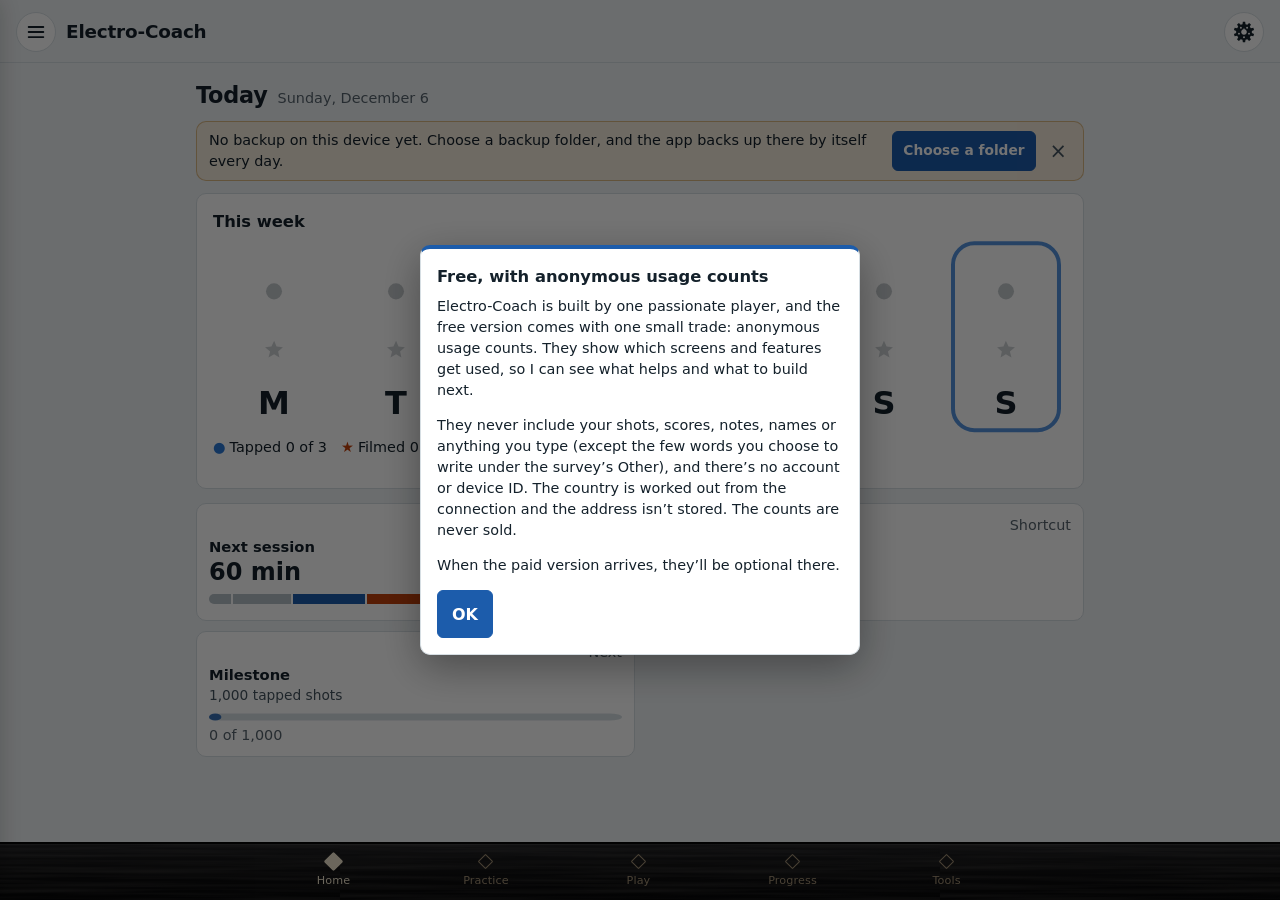
==== commit fa574e09: "Old address for 0.1.119: the same site as electro-coach.com, with its moved banner The same website " ====
--- a/app/index.html
+++ b/app/index.html
@@ -2,7 +2,7 @@
 <html lang="en">
   <head>
     <meta http-equiv="Content-Security-Policy" content="default-src 'self'; script-src 'self'; style-src 'self' 'unsafe-inline'; img-src 'self' data: blob:; font-src 'self' data:; connect-src 'self' https://us.aptabase.com https://dashboard.fargorate.com; worker-src 'self'; manifest-src 'self'; object-src 'none'; base-uri 'self'; form-action 'none'">
-    <meta name="ec-build" content="2026-11-13 19:33" />
+    <meta name="ec-build" content="2026-11-13 21:23" />
     <link rel="icon" type="image/png" href="[data-uri]" />
     <link rel="apple-touch-icon" href="[data-uri]" />
     <meta charset="utf-8" />
@@ -15,8 +15,8 @@
     <meta name="apple-mobile-web-app-status-bar-style" content="black-translucent" />
     <title>Electro-Coach</title>
     <meta name="description" content="The Electro-Coach web app: a pool and billiards practice coach with drills you tap, stroke feedback, a shot visualizer, a shot clock and progress from your Railbird data. Works offline; your data stays on your device." />
-    <script type="module" crossorigin src="./assets/index-BhHhk0p6.js"></script>
-    <link rel="stylesheet" crossorigin href="./assets/index-D97tUfm5.css">
+    <script type="module" crossorigin src="./assets/index-COo3bnFZ.js"></script>
+    <link rel="stylesheet" crossorigin href="./assets/index-CkkE0Xpo.css">
   </head>
   <body>
     <div id="app"></div>
--- a/app/assets/index-CkkE0Xpo.css
+++ b/app/assets/index-CkkE0Xpo.css
@@ -0,0 +1 @@
+@font-face{font-family:Atkinson Hyperlegible Next;font-style:normal;font-display:swap;font-weight:400;src:url(./atkinson-hyperlegible-next-latin-ext-400-normal-BalHKn7d.woff2) format("woff2"),url(./atkinson-hyperlegible-next-latin-ext-400-normal-qxMiU51n.woff) format("woff");unicode-range:U+0100-02BA,U+02BD-02C5,U+02C7-02CC,U+02CE-02D7,U+02DD-02FF,U+0304,U+0308,U+0329,U+1D00-1DBF,U+1E00-1E9F,U+1EF2-1EFF,U+2020,U+20A0-20AB,U+20AD-20C0,U+2113,U+2C60-2C7F,U+A720-A7FF}@font-face{font-family:Atkinson Hyperlegible Next;font-style:normal;font-display:swap;font-weight:400;src:url(./atkinson-hyperlegible-next-latin-400-normal-FfmJh7DR.woff2) format("woff2"),url(./atkinson-hyperlegible-next-latin-400-normal-DPp7N0cD.woff) format("woff");unicode-range:U+0000-00FF,U+0131,U+0152-0153,U+02BB-02BC,U+02C6,U+02DA,U+02DC,U+0304,U+0308,U+0329,U+2000-206F,U+20AC,U+2122,U+2191,U+2193,U+2212,U+2215,U+FEFF,U+FFFD}@font-face{font-family:Atkinson Hyperlegible Next;font-style:normal;font-display:swap;font-weight:600;src:url(./atkinson-hyperlegible-next-latin-ext-600-normal-kZZEtAc7.woff2) format("woff2"),url(./atkinson-hyperlegible-next-latin-ext-600-normal-BBAQIogt.woff) format("woff");unicode-range:U+0100-02BA,U+02BD-02C5,U+02C7-02CC,U+02CE-02D7,U+02DD-02FF,U+0304,U+0308,U+0329,U+1D00-1DBF,U+1E00-1E9F,U+1EF2-1EFF,U+2020,U+20A0-20AB,U+20AD-20C0,U+2113,U+2C60-2C7F,U+A720-A7FF}@font-face{font-family:Atkinson Hyperlegible Next;font-style:normal;font-display:swap;font-weight:600;src:url(./atkinson-hyperlegible-next-latin-600-normal-BBuhw47K.woff2) format("woff2"),url(./atkinson-hyperlegible-next-latin-600-normal-BhgCag5w.woff) format("woff");unicode-range:U+0000-00FF,U+0131,U+0152-0153,U+02BB-02BC,U+02C6,U+02DA,U+02DC,U+0304,U+0308,U+0329,U+2000-206F,U+20AC,U+2122,U+2191,U+2193,U+2212,U+2215,U+FEFF,U+FFFD}@font-face{font-family:Atkinson Hyperlegible Next;font-style:normal;font-display:swap;font-weight:700;src:url(./atkinson-hyperlegible-next-latin-ext-700-normal-CBw-mJf_.woff2) format("woff2"),url(./atkinson-hyperlegible-next-latin-ext-700-normal-292QVhS1.woff) format("woff");unicode-range:U+0100-02BA,U+02BD-02C5,U+02C7-02CC,U+02CE-02D7,U+02DD-02FF,U+0304,U+0308,U+0329,U+1D00-1DBF,U+1E00-1E9F,U+1EF2-1EFF,U+2020,U+20A0-20AB,U+20AD-20C0,U+2113,U+2C60-2C7F,U+A720-A7FF}@font-face{font-family:Atkinson Hyperlegible Next;font-style:normal;font-display:swap;font-weight:700;src:url(./atkinson-hyperlegible-next-latin-700-normal-Dpiyiu63.woff2) format("woff2"),url(./atkinson-hyperlegible-next-latin-700-normal-C2qZD_Q9.woff) format("woff");unicode-range:U+0000-00FF,U+0131,U+0152-0153,U+02BB-02BC,U+02C6,U+02DA,U+02DC,U+0304,U+0308,U+0329,U+2000-206F,U+20AC,U+2122,U+2191,U+2193,U+2212,U+2215,U+FEFF,U+FFFD}:root{color-scheme:light;--surface: #eef2f4;--card: #ffffff;--ink: #14212b;--ink-2: #44535e;--muted: #56636d;--line: #d6dee3;--grid: #e4e9ec;--accent: #1c5cab;--accent-ink: #ffffff;--rail: #1e1e20;--rail-edge: #060607;--pearl: #efe4cc;--pearl-dim: #8c7a63;--kept: #2a78d6;--kept-wash: rgba(42, 120, 214, .12);--excluded: #9aa6ae;--good: #008300;--warn: #b26b00;--bad: #c43b3a;--t-strong: #2e8b3e;--t-emerging: #8fc271;--t-neutral: #b4bec5;--film: #c2410c;--t-watch: #eea15a;--t-weak: #c63b2f;--radius-s: 6px;--radius-m: 10px;font-family:Atkinson Hyperlegible Next,system-ui,sans-serif;font-size:calc(100% * var(--text-scale, 1));line-height:1.45;color:var(--ink);background:var(--surface);-webkit-text-size-adjust:100%}@media(prefers-color-scheme:dark){:root:not([data-theme=light]){color-scheme:dark;--t-strong: #44a956;--t-emerging: #6f9f58;--t-neutral: #5d6b74;--film: #f08a4b;--t-watch: #d48a42;--t-weak: #e2625a;--surface: #10171c;--card: #182229;--ink: #e8eef2;--ink-2: #c6d0d7;--muted: #a9b5bd;--line: #2b3841;--grid: #22303a;--accent: #3987e5;--accent-ink: #08131c;--rail: #1b1b1d;--rail-edge: #050506;--pearl: #e9dcc0;--pearl-dim: #7a6a55;--kept: #3987e5;--kept-wash: rgba(57, 135, 229, .16);--excluded: #7d8b95;--good: #3ca33c;--warn: #d99a2b;--bad: #e66767}}:root[data-theme=dark]{color-scheme:dark;--t-strong: #44a956;--t-emerging: #6f9f58;--t-neutral: #5d6b74;--film: #f08a4b;--t-watch: #d48a42;--t-weak: #e2625a;--surface: #10171c;--card: #182229;--ink: #e8eef2;--ink-2: #c6d0d7;--muted: #a9b5bd;--line: #2b3841;--grid: #22303a;--accent: #3987e5;--accent-ink: #08131c;--rail: #1b1b1d;--rail-edge: #050506;--pearl: #e9dcc0;--pearl-dim: #7a6a55;--kept: #3987e5;--kept-wash: rgba(57, 135, 229, .16);--excluded: #7d8b95;--good: #3ca33c;--warn: #d99a2b;--bad: #e66767}*{box-sizing:border-box}html,body{margin:0;background:var(--surface)}body{min-height:100dvh}button,input,select,textarea{font:inherit;color:inherit}a{color:var(--accent)}:focus-visible{outline:3px solid var(--accent);outline-offset:2px}.num{font-variant-numeric:tabular-nums}.app{display:grid;grid-template-rows:auto 1fr auto;grid-template-columns:minmax(0,1fr);min-height:100dvh}.top{display:flex;align-items:center;justify-content:space-between;gap:12px;padding:calc(env(safe-area-inset-top) + 12px) 16px 10px;background:var(--surface);position:sticky;top:0;z-index:5;border-bottom:1px solid var(--line)}.top h1{font-size:1.15rem;margin:0;font-weight:700;letter-spacing:-.01em}.top .status{font-size:.82rem;color:var(--muted)}.icon-btn{width:40px;height:40px;border-radius:50%;border:1px solid var(--line);background:var(--card);display:grid;place-items:center;cursor:pointer}.icon-btn svg{width:22px;height:22px}main{padding:16px;max-width:920px;width:100%;min-width:0;margin:0 auto}.controls>label{flex:1 1 130px}.controls select,.controls input{width:100%}.rail{position:sticky;bottom:0;z-index:5;background:linear-gradient(var(--rail),var(--rail-edge));border-top:3px solid var(--rail-edge);padding:6px 4px calc(env(safe-area-inset-bottom) + 6px);box-shadow:inset 0 1px #ffffff12}.rail ul{list-style:none;margin:0 auto;padding:0;display:flex;max-width:760px;overflow-x:auto;scroll-snap-type:x proximity;scrollbar-width:none;-webkit-overflow-scrolling:touch}.rail ul::-webkit-scrollbar{display:none}.rail li{flex:1 0 auto;scroll-snap-align:start}.rail.fade-r ul{-webkit-mask-image:linear-gradient(90deg,#000 calc(100% - 28px),transparent);mask-image:linear-gradient(90deg,#000 calc(100% - 28px),transparent)}.rail.fade-l ul{-webkit-mask-image:linear-gradient(90deg,transparent,#000 28px);mask-image:linear-gradient(90deg,transparent,#000 28px)}.rail.fade-l.fade-r ul{-webkit-mask-image:linear-gradient(90deg,transparent,#000 28px,#000 calc(100% - 28px),transparent);mask-image:linear-gradient(90deg,transparent,#000 28px,#000 calc(100% - 28px),transparent)}.rail button{width:100%;background:none;border:0;cursor:pointer;display:grid;justify-items:center;gap:4px;padding:6px 3px 2px;white-space:nowrap;min-height:44px;min-width:3.6em;color:var(--pearl-dim);font-size:.7rem;letter-spacing:.01em}.rail .diamond{width:11px;height:11px;transform:rotate(45deg);border:1.5px solid var(--pearl-dim);border-radius:1px;transition:background .16s,border-color .16s,transform .16s}.rail button[aria-current=page]{color:var(--pearl)}.rail button[aria-current=page] .diamond{background:var(--pearl);border-color:var(--pearl);transform:rotate(45deg) scale(1.25)}.rail button.later{opacity:.55}@media(prefers-reduced-motion:reduce){.rail .diamond{transition:none}}h2{font-size:1.4rem;margin:4px 0;letter-spacing:-.01em}h3{font-size:1.02rem;margin:0 0 8px}.lede{color:var(--ink-2);margin:0 0 16px;max-width:62ch}.card{background:var(--card);border:1px solid var(--line);border-radius:var(--radius-m);padding:16px;margin-bottom:14px}.card.flat{background:transparent;border-style:dashed}.muted{color:var(--muted)}.small{font-size:.9rem}.row{display:flex;gap:10px;flex-wrap:wrap;align-items:center}.spacer{flex:1}.btn{display:inline-flex;align-items:center;gap:8px;cursor:pointer;border-radius:var(--radius-s);border:1px solid var(--line);background:var(--card);padding:9px 14px;min-height:42px;font-weight:600}.btn.primary{background:var(--accent);color:var(--accent-ink);border-color:var(--accent)}.btn.danger{color:var(--bad)}.btn:disabled{opacity:.5;cursor:default}.drop{border:2px dashed var(--line);border-radius:var(--radius-m);padding:28px 16px;display:grid;justify-items:center;gap:10px;text-align:center;background:var(--card)}.drop.over{border-color:var(--accent);background:var(--kept-wash)}.facts{display:grid;grid-template-columns:repeat(auto-fit,minmax(130px,1fr));gap:12px 18px;margin:4px 0 0}.facts div{display:grid;gap:2px}.facts dt{font-size:.8rem;color:var(--muted)}.facts dd{margin:0;font-size:1.25rem;font-weight:700;font-variant-numeric:tabular-nums}table{width:100%;border-collapse:collapse;font-size:.9rem}th,td{text-align:left;padding:7px 8px;border-bottom:1px solid var(--grid);vertical-align:top}th{font-weight:600;color:var(--ink-2);font-size:.82rem}td.n,th.n{text-align:right;font-variant-numeric:tabular-nums}.scroll-x{overflow-x:auto}.notice{border-left:4px solid var(--warn);padding:8px 12px;background:var(--card);border-radius:0 var(--radius-s) var(--radius-s) 0;margin:8px 0}.notice.bad{border-color:var(--bad)}.notice.good{border-color:var(--good)}.controls{display:flex;gap:8px;flex-wrap:wrap;margin-bottom:12px}.controls label{display:grid;gap:3px;font-size:.78rem;color:var(--muted)}select,input[type=date],input[type=number]{background:var(--card);border:1px solid var(--line);border-radius:var(--radius-s);padding:7px 9px;min-height:40px;font-size:.92rem}.seg{--seg-min: 0px;display:grid;grid-template-columns:repeat(auto-fit,minmax(var(--seg-min),1fr));gap:1px;width:100%;max-width:100%;border:1px solid var(--line);border-radius:var(--radius-s);overflow:hidden;background:var(--line)}.seg:has(>:nth-child(5)){--seg-min: 76px}.seg.seg-num{--seg-min: 36px}.seg>button,.seg>.dd-seg-opt{border:0;background:var(--card);padding:7px 6px;min-height:38px;min-width:0;cursor:pointer;font-size:.86rem;display:flex;align-items:center;justify-content:center;gap:7px;text-align:center;white-space:normal;line-height:1.15}.seg>button[aria-pressed=true],.seg>.dd-seg-opt[aria-checked=true]{background:var(--accent);color:var(--accent-ink)}.chips{display:flex;gap:6px;overflow-x:auto;padding-bottom:4px;margin-bottom:10px;scrollbar-width:thin}.chips button{flex:none;border:1px solid var(--line);background:var(--card);border-radius:999px;padding:6px 13px;cursor:pointer;font-size:.88rem;min-height:36px}.chips button[aria-pressed=true]{border-color:var(--accent);background:var(--accent);color:var(--accent-ink)}.month{font-size:.85rem;color:var(--muted);margin:18px 0 6px;font-weight:600}.session{display:grid;grid-template-columns:52px 1fr auto;gap:10px;align-items:center;padding:10px 12px;cursor:pointer;width:100%;text-align:left;background:var(--card);border:1px solid var(--line);border-radius:var(--radius-s);margin-bottom:6px}.session .day{font-size:1.25rem;font-weight:700;line-height:1;text-align:center}.session .day small{display:block;font-size:.7rem;color:var(--muted);font-weight:400;margin-top:3px}.session .rate{text-align:right;font-variant-numeric:tabular-nums;font-weight:700}.session .rate small{display:block;font-weight:400;color:var(--muted);font-size:.75rem}.type{display:inline-block;font-size:.74rem;padding:1px 7px;border-radius:999px;border:1px solid var(--line);color:var(--ink-2);margin-left:6px}.session-detail{margin:-2px 0 10px;padding:10px 12px;border:1px solid var(--line);border-top:0;border-radius:0 0 var(--radius-s) var(--radius-s);background:var(--card);font-size:.9rem}.chart{width:100%;display:block;overflow:visible}.chart text{fill:var(--muted);font-size:calc(11px * var(--chart-text, 1));font-family:inherit}.chart .tick{stroke:var(--grid);stroke-width:1}.chart .axis{stroke:var(--line);stroke-width:1}.chart .label-ink{fill:var(--ink-2)}.chart .hit{fill:transparent;cursor:pointer}.chart .sel{fill:var(--kept-wash)}.legend{display:flex;gap:14px;flex-wrap:wrap;font-size:.82rem;color:var(--ink-2);margin:2px 0 8px}.legend span{display:inline-flex;align-items:center;gap:6px}.swatch{width:12px;height:12px;border-radius:3px;display:inline-block}.panel-title{font-size:.88rem;font-weight:600;color:var(--ink-2);margin:12px 0 2px}.bin-detail{border-top:1px solid var(--grid);margin-top:8px;padding-top:10px;font-size:.9rem}details summary{cursor:pointer;font-weight:600;padding:4px 0}.toggle-row{display:flex;align-items:center;justify-content:space-between;gap:12px;padding:10px 0;border-bottom:1px solid var(--grid)}.toggle-row:last-child{border-bottom:0}.toggle-row .why{font-size:.82rem;color:var(--muted);max-width:52ch}.toggle-row input[type=number]{width:84px}.btn-s{min-height:40px;padding:5px 10px;font-size:.86rem}code{font-family:ui-monospace,Cascadia Mono,Consolas,monospace;font-size:.88em;background:var(--grid);padding:1px 5px;border-radius:4px}textarea,input[type=text],.fargo-q{width:100%;background:var(--card);border:1px solid var(--line);border-radius:var(--radius-s);padding:8px 10px;font-size:.95rem}textarea.mono{font-family:ui-monospace,Consolas,monospace;font-size:.8rem}.field{display:grid;gap:4px;font-size:.82rem;color:var(--muted);margin-bottom:10px}.table-dia{width:100%;height:auto;display:block}.table-dia .dia-label{font-size:2.1px;font-family:inherit;font-weight:600}.table-dia .on-cloth{fill:#f3f0e6;paint-order:stroke;stroke:#00000059;stroke-width:.35px}.table-dia .dia-num{font-size:1px;font-weight:700;fill:#111;font-family:inherit}.dia-key{margin:8px 0 6px;font-size:.78rem;gap:6px 12px}.drill-group{margin:18px 0 6px}.drill-group h3{font-size:1.1rem}.drill-list{display:flex;gap:10px;margin-top:8px;overflow-x:auto;overscroll-behavior-x:contain;scroll-snap-type:x mandatory;padding:2px 2px 8px;scrollbar-width:thin}.drill-list>.drill-card{flex:0 0 min(82%,300px);scroll-snap-align:start}.drill-card{display:grid;grid-template-columns:62px minmax(0,1fr);gap:12px;align-items:center;text-align:left;background:var(--card);border:1px solid var(--line);border-radius:var(--radius-m);padding:10px 12px;cursor:pointer}.drill-card:hover{border-color:var(--accent)}.drill-card-text{display:grid;gap:3px;min-width:0}.drill-name{font-weight:700}.drill-card.add{border-style:dashed;background:transparent}.add-plus{width:62px;height:62px;display:grid;place-items:center;font-size:1.8rem;color:var(--muted);border:1px dashed var(--line);border-radius:var(--radius-s)}.drill-detail{display:grid;grid-template-columns:minmax(0,340px) minmax(0,1fr);gap:22px;align-items:start}@media(max-width:680px){.drill-detail{grid-template-columns:minmax(0,1fr)}.drill-figure{max-width:340px;width:100%;margin:0 auto}}.drill-figure{display:grid;gap:6px;justify-items:start}.drill-text{min-width:0}.setup{margin:4px 0 6px;padding-left:18px}.setup li{margin-bottom:3px}.tag-list{display:grid;gap:6px}.tag-chip{display:inline-flex;align-items:center;gap:8px;flex-wrap:wrap}.tag-chip code{font-size:1rem;padding:4px 8px}.tally-row{padding:10px 0;border-bottom:1px solid var(--grid)}.tally-row:last-child{border-bottom:0}.capture{color:var(--ink-2)}.layout-editor{width:100%;display:grid;gap:6px}.tally{max-width:560px;margin:0 auto}.tally-top{display:flex;align-items:center;gap:8px;flex-wrap:wrap}.tally-body{display:grid;gap:10px;margin-top:14px}.tl-side,.tl-taps{display:grid;gap:10px;min-width:0}.tally-facts dd{font-size:calc(1.6 * var(--u))}.tap{border:0;border-radius:var(--radius-m);cursor:pointer;font-weight:700;font-size:calc(1.15 * var(--u));display:grid;place-items:center;gap:2px;min-height:76px;padding:10px;color:var(--ink);background:var(--card);box-shadow:inset 0 0 0 1.5px var(--line);touch-action:manipulation;-webkit-tap-highlight-color:transparent;user-select:none}.tap small{font-weight:400;font-size:calc(.74 * var(--u));color:var(--muted)}.tap:active{transform:scale(.98)}.tap-make{background:var(--good);color:#fff;box-shadow:none;min-height:104px;font-size:calc(1.45 * var(--u))}.tap-make small{color:#ffffffd9}.tap-miss{box-shadow:inset 0 0 0 2px var(--bad)}.btn.ghost-miss{box-shadow:inset 0 0 0 2px var(--bad);border-color:var(--bad)}.btn.ghost-line{box-shadow:inset 0 0 0 2px var(--warn);border-color:var(--warn)}.tap-carry{box-shadow:inset 0 0 0 3px var(--warn);min-height:76px;font-size:calc(1.2 * var(--u))}.tap-cb{min-height:60px;font-size:calc(1 * var(--u))}.tap-pair{display:grid;grid-template-columns:1fr 1fr;gap:10px}.ball-grid{display:grid;gap:8px}.tap-ball{min-height:64px;font-size:calc(1.5 * var(--u))}.rack-strip{display:flex;flex-wrap:wrap;gap:6px}.rack{min-width:32px;height:32px;border-radius:50%;display:grid;place-items:center;font-weight:700;border:1.5px solid var(--warn);font-variant-numeric:tabular-nums}.rack.done{background:var(--good);border-color:var(--good);color:#fff}.side-pick{display:grid;grid-template-columns:1fr 1fr;gap:10px}.side-pick button{border:2px solid var(--line);background:var(--card);border-radius:var(--radius-m);padding:12px 8px;cursor:pointer;display:grid;gap:2px;font-weight:700;font-size:1.05rem}.side-pick button small{font-weight:400;font-size:.78rem;color:var(--muted)}.side-pick button[aria-pressed=true]{border-color:var(--accent);background:var(--kept-wash)}.switch-row{display:flex;align-items:center;gap:8px;color:var(--ink-2)}.seg-big>button{min-height:46px;font-size:.98rem}.tally-table td,.tally-table th{padding:5px 8px}.tally-table.compact{font-size:.85rem}.mini-meter{display:inline-grid;grid-template-columns:60px auto;align-items:center;gap:6px}.mini-meter:before{content:"";grid-area:1 / 1;height:6px;border-radius:3px;background:var(--grid)}.mini-meter span{grid-area:1 / 1;height:6px;border-radius:3px;background:var(--kept);justify-self:start}.undo-row{display:flex;align-items:center;gap:12px;margin-top:14px;flex-wrap:wrap}.flash{font-size:.9rem;color:var(--ink-2);min-height:1.3em}.tally-banner{width:100%;text-align:left;border:0;cursor:pointer;margin-bottom:12px;background:var(--good);color:#fff;font-weight:600;padding:10px 14px;border-radius:var(--radius-s)}.tap-ball.picked{box-shadow:inset 0 0 0 3px var(--accent);background:var(--kept-wash)}.tap:disabled{opacity:.45;cursor:default;transform:none}.tap-line{box-shadow:inset 0 0 0 2px var(--ink-2);border:0;background-image:repeating-linear-gradient(135deg,transparent 0 7px,var(--grid) 7px 9px)}.rack.line{border-style:dashed;border-color:var(--ink-2)}.rack.mini{min-width:20px;height:20px;font-size:.7rem;font-style:normal;display:inline-grid}.ends-table td.bar{width:45%}.ends-bar{display:flex;height:10px;gap:2px}.ends-bar span{border-radius:2px}.ends-bar .m{background:var(--warn)}.ends-bar .l{background:var(--ink-2);opacity:.55}.ends-bar .c{background:var(--accent);opacity:.7}.ends-bar .s{background:var(--bad, #c0392b)}.layout-now{padding:8px 10px;margin:0 0 8px}.layout-name{display:flex;align-items:center;gap:6px;flex-wrap:wrap;font-size:calc(1.05 * var(--u))}.t-strong{fill:var(--t-strong);background:var(--t-strong)}.t-emerging{fill:var(--t-emerging);background:var(--t-emerging)}.t-neutral{fill:var(--t-neutral);background:var(--t-neutral)}.t-watch{fill:var(--t-watch);background:var(--t-watch)}.t-weak{fill:var(--t-weak);background:var(--t-weak)}.t-cond{fill:var(--excluded)}.chart .zero{stroke:var(--ink-2);stroke-width:1.2}.chart .ci{stroke:var(--ink);stroke-width:1.4;stroke-linecap:round}.chart .cur{fill:var(--accent);stroke:var(--card);stroke-width:1.5}.chart .cur.hollow{fill:var(--card);stroke:var(--accent)}.chart .band{fill:var(--kept-wash)}.chart .curve{stroke:var(--kept);stroke-width:2;stroke-linejoin:round}.chart .curve-dot{fill:var(--kept);stroke:var(--card);stroke-width:2}.chart .axis-mini{font-size:calc(10px * var(--chart-text, 1))}.forest-group{margin-top:10px}.forest-head{font-size:.82rem;font-weight:700;color:var(--ink-2);padding:6px 0 2px;border-bottom:1px solid var(--grid)}.forest-head .muted{font-weight:400}.forest-row{border-bottom:1px solid var(--grid);padding:4px 0 2px}.forest-row svg{display:block}.forest-label{width:100%;display:flex;justify-content:space-between;align-items:center;gap:10px;background:none;border:0;padding:2px 0;min-height:40px;font-size:.86rem;text-align:left;cursor:pointer;color:var(--ink)}.forest-row.open{background:var(--kept-wash)}.seg-detail{padding:6px 2px 8px;display:grid;gap:3px}.axis-note{text-align:center;margin-top:6px}.radar text{font-size:calc(10.5px * var(--chart-text, 1))}.pred{display:grid;grid-template-columns:minmax(0,1.3fr) minmax(0,1fr);gap:18px;align-items:start}@media(max-width:640px){.pred{grid-template-columns:minmax(0,1fr)}}.pred-inputs{display:grid;gap:10px}.pred-field{display:grid;grid-template-columns:minmax(0,1fr) auto;grid-template-areas:"lab num" "rng rng";gap:2px 8px;font-size:.86rem;align-items:center}.pred-field>span:first-child{grid-area:lab;color:var(--ink-2)}.pred-field input[type=range]{grid-area:rng;width:100%;accent-color:var(--accent)}.pred-num{grid-area:num;display:inline-flex;align-items:center;gap:4px}.pred-num input{width:72px;min-height:34px;padding:4px 6px}.pred-out{background:var(--surface);border-radius:var(--radius-m);padding:14px}.pred-label{font-size:.82rem;color:var(--muted)}.pred-big{font-size:3rem;font-weight:700;line-height:1.05}.meter{height:8px;border-radius:4px;background:var(--grid);margin-top:8px;overflow:hidden}.meter span{display:block;height:100%;background:var(--kept);border-radius:4px}details.card>summary{font-size:1.02rem}.heat-single{max-width:440px;margin:0 auto}.heat-pair{display:grid;grid-template-columns:1fr 1fr;gap:10px;max-width:760px;margin:0 auto}.heat-fig{margin:0}.heat-fig figcaption{font-size:.82rem;margin-bottom:4px}.table-dia.heat .contour{fill:none;stroke:#1b1b1b;stroke-linecap:round;opacity:.75}.table-dia.heat .contour-label{font-size:2.2px;font-weight:700;fill:#1b1b1b;paint-order:stroke;stroke:#fbfbf7;stroke-width:.6px;font-family:inherit}.heat-legend{max-width:440px;margin:12px auto 0;display:grid;gap:4px}.heat-legend .bar{height:12px;border-radius:6px;border:1px solid var(--line)}.heat-legend .ticks{display:flex;justify-content:space-between;color:var(--ink-2)}.readout{border-top:1px solid var(--line);margin-top:14px;padding-top:12px}.heat-legend .bar-wrap{position:relative;padding-bottom:9px}.heat-legend .avg-mark{position:absolute;bottom:0;width:0;height:0;transform:translate(-6px);border-left:6px solid transparent;border-right:6px solid transparent;border-bottom:8px solid var(--ink)}.tiles{display:grid;grid-template-columns:repeat(auto-fill,minmax(150px,1fr));gap:8px;margin-bottom:12px}.tile,.pmeter{background:var(--card);border:1px solid var(--line);border-radius:var(--radius-m);padding:10px 12px;border-top:4px solid var(--t-neutral);min-width:0}.tile.good,.pmeter.good{border-top-color:var(--t-strong)}.tile.bad,.pmeter.bad{border-top-color:var(--t-weak)}.tile-title,.meter-title{font-size:.82rem;font-weight:700;color:var(--ink-2)}.tile-big{font-size:1.6rem;font-weight:700;line-height:1.15;margin-top:2px}.meter-grid{display:grid;grid-template-columns:repeat(auto-fill,minmax(240px,1fr));gap:10px}.pmeter{border-top-width:4px}.x-btn{border:0;background:none;color:var(--muted);font-size:1.2rem;line-height:1;cursor:pointer;padding:0 4px;min-height:28px}.subcard{border:1px dashed var(--line);border-radius:var(--radius-s);padding:10px 12px}.bar-meter{position:relative;height:10px;border-radius:5px;background:var(--grid);margin:6px 0 4px}.bar-meter .fill{height:100%;border-radius:5px;background:var(--kept)}.bar-meter .tick{position:absolute;top:-3px;width:2px;height:16px;background:var(--ink);transform:translate(-1px)}.tchart{display:block;overflow:visible}.tchart .grid{stroke:var(--grid);stroke-width:1}.tchart .axis{stroke:var(--muted)}.tchart .tick{fill:var(--muted);font-size:calc(10.5px * var(--chart-text, 1));font-family:inherit}.tchart .ref{stroke:var(--ink-2);stroke-width:1;stroke-dasharray:3 3;opacity:.7}.tchart .freeze{stroke:var(--warn);stroke-width:1.5;stroke-dasharray:5 4}.tchart .freeze-label{fill:var(--warn)}.tchart .band{fill:var(--kept-wash);stroke:none}.tchart .line{fill:none;stroke:var(--ink);stroke-width:2;stroke-linejoin:round}.tchart .line2{fill:none;stroke:var(--muted);stroke-width:1.6;stroke-dasharray:5 3}.tchart .dot{fill:var(--kept);fill-opacity:.55;stroke:var(--kept);stroke-width:1}.tchart .dot.hollow{fill:var(--card);fill-opacity:1}.tchart .dot.clipped{stroke-dasharray:2 1.5}.tchart .dot.sel{stroke:var(--ink);stroke-width:2;fill-opacity:.9}.tchart .marker line{stroke:var(--muted);stroke-width:1;stroke-dasharray:1 2.5}.tchart .marker rect{fill:var(--card);stroke:var(--ink-2);stroke-width:1.2}.tchart .marker text{font-size:calc(9.5px * var(--chart-text, 1));font-weight:700;fill:var(--ink);font-family:inherit}.tchart.compact .marker line{stroke-dasharray:1 2;opacity:.8}.railbird-role summary{cursor:pointer}.railbird-role .usage-list{margin-top:8px}details.railbird-role:not(.card){margin-top:10px;padding-top:8px;border-top:1px solid var(--line)}.feedback-card,.request-drill{gap:10px}.th-grid{margin:8px 0 6px;display:grid;grid-template-columns:auto auto auto auto;justify-content:start;gap:6px 10px;align-items:center}.th-grid select{min-width:0;padding-left:8px;padding-right:4px}.th-head{color:var(--muted);font-size:.85em}.th-join{color:var(--muted)}.th-rules{margin:4px 0 8px;display:grid;gap:3px}.th-rules b{color:var(--ink-2);font-weight:600}.note-form{display:flex;flex-wrap:wrap;gap:8px;align-items:end}.note-form label{display:grid;gap:3px;color:var(--muted)}.note-form .grow{flex:1 1 220px}.note-form input,.note-form select{width:100%}.note-list{list-style:none;padding:0;margin:12px 0 0;display:grid;gap:8px}.note-list li{display:flex;gap:10px;align-items:start;border-top:1px solid var(--line);padding-top:8px;flex-wrap:wrap}.note-list .grow{flex:1 1 200px;min-width:0}.note-num{display:inline-grid;place-items:center;width:22px;height:22px;border-radius:50%;border:1.2px solid var(--ink-2);font-size:.75rem;font-weight:700;flex:none}.btn[aria-pressed=true]{border-color:var(--good);color:var(--good)}.blocks{list-style:none;padding:0;margin:0;display:grid;gap:10px}.blocks li{display:flex;gap:12px;align-items:start;border-top:1px solid var(--line);padding-top:10px}.blocks li:first-child{border-top:0;padding-top:0}.blocks .grow,.plan-item .grow{flex:1 1 auto}.block-min{flex:none;min-width:44px;font-size:1.25rem;font-weight:700;color:var(--accent)}.block-title{font-weight:700}.cue{margin-top:4px;font-style:italic;color:var(--ink-2)}.plan-item{border-top:1px solid var(--line);padding:12px 0}.plan-item:first-of-type{border-top:0;padding-top:0}.plan-item.is-hidden{opacity:.55}.plan-rank{flex:none;display:inline-grid;place-items:center;width:26px;height:26px;border-radius:50%;background:var(--ink);color:var(--card);font-weight:700;font-size:.85rem}.plan-cost{flex:none;text-align:right}.plan-cost b{font-size:1.35rem}:root[data-palette=teal]{--kept: #0f8a7e;--kept-wash: rgba(15, 138, 126, .13)}@media(prefers-color-scheme:dark){:root:not([data-theme=light])[data-palette=teal]{--kept: #2bb5a6;--kept-wash: rgba(43, 181, 166, .18)}}:root[data-theme=dark][data-palette=teal]{--kept: #2bb5a6;--kept-wash: rgba(43, 181, 166, .18)}:root[data-palette=violet]{--kept: #6a4fc7;--kept-wash: rgba(106, 79, 199, .13)}@media(prefers-color-scheme:dark){:root:not([data-theme=light])[data-palette=violet]{--kept: #9a83f0;--kept-wash: rgba(154, 131, 240, .18)}}:root[data-theme=dark][data-palette=violet]{--kept: #9a83f0;--kept-wash: rgba(154, 131, 240, .18)}:root[data-palette=amber]{--kept: #b06d06;--kept-wash: rgba(176, 109, 6, .13)}@media(prefers-color-scheme:dark){:root:not([data-theme=light])[data-palette=amber]{--kept: #e3a33a;--kept-wash: rgba(227, 163, 58, .18)}}:root[data-theme=dark][data-palette=amber]{--kept: #e3a33a;--kept-wash: rgba(227, 163, 58, .18)}:root[data-tiers=blue-orange]{--t-strong: #1f6fb5;--t-emerging: #7fb2e0;--t-watch: #f0a35a;--t-weak: #c8590f}@media(prefers-color-scheme:dark){:root:not([data-theme=light])[data-tiers=blue-orange]{--t-strong: #4a94e0;--t-emerging: #3f6f9c;--t-watch: #d48a42;--t-weak: #e07a2e}}:root[data-theme=dark][data-tiers=blue-orange]{--t-strong: #4a94e0;--t-emerging: #3f6f9c;--t-watch: #d48a42;--t-weak: #e07a2e}.pref-row{display:grid;gap:6px;margin-top:12px}.pref-label{font-weight:600;font-size:.9rem}.pref-swatch{display:inline-flex;border-radius:3px;overflow:hidden;border:1px solid rgba(0,0,0,.15)}.pref-swatch i{width:9px;height:14px;display:block}.clock{max-width:640px;margin:0 auto;display:grid;gap:10px;--pa: #4f8ef7;--pb: #f59e0b}.clock-top{display:grid;gap:6px}.clock-pause{min-height:48px;font-weight:700;width:100%}.clock-top{margin-bottom:8px}.btn.clock-reset{color:var(--bad);border-color:var(--bad);font-weight:700}.btn.clock-reset:hover,.btn.clock-reset:active{background:color-mix(in srgb,var(--bad) 12%,transparent)}.clock-face{width:100%;border:0;cursor:pointer;border-radius:18px;padding:14px 16px 16px;background:#0d1418;color:#eef3f6;display:grid;justify-items:center;gap:4px;box-shadow:inset 0 0 0 1px #ffffff0f;-webkit-tap-highlight-color:transparent;border-top:10px solid var(--pa)}.clock-face.p1{border-top-color:var(--pb)}.clock-who{font-size:clamp(calc(1.6 * var(--u)),7vw,calc(2.4 * var(--u)));font-weight:800;color:var(--pa);line-height:1.1}.clock-face.p1 .clock-who{color:var(--pb)}.clock-stage{font-size:clamp(calc(1.55 * var(--u)),6.6vw,calc(2 * var(--u)));font-weight:800;color:var(--pa);text-align:center;line-height:1.15}.clock-face.p1 .clock-stage{color:var(--pb)}.clock-face.expired .clock-stage{color:#ff8a7f}.clock-num{font-size:clamp(calc(6 * var(--u)),31vw,calc(14 * var(--u)));font-weight:700;line-height:.95;letter-spacing:-.03em}.clock-face.warn .clock-num{color:#f2b13c}.clock-face.crit .clock-num{color:#ff5d4f}.clock-face.expired .clock-num{color:#ff5d4f;font-size:clamp(calc(4.5 * var(--u)),24vw,calc(9 * var(--u)));padding:.18em 0}.clock-face.expired{box-shadow:inset 0 0 0 3px #ff5d4f}.clock-bar{width:100%;height:12px;border-radius:6px;background:#ffffff1a;overflow:hidden}.clock-bar span{display:block;height:100%;background:#3fbf6f;transition:width .12s linear}.clock-face.warn .clock-bar span{background:#f2b13c}.clock-face.crit .clock-bar span,.clock-face.expired .clock-bar span{background:#ff5d4f}.clock-hint{font-size:calc(1.05 * var(--u));color:#b9c7d0;font-weight:600}.clock-big{min-height:64px;font-size:calc(1.25 * var(--u));font-weight:800;justify-content:center}.clock-wide{min-height:52px;font-size:calc(1.1 * var(--u));font-weight:700;justify-content:center}.clock-row{display:grid;grid-template-columns:repeat(auto-fit,minmax(140px,1fr));gap:10px}.clock-players{display:grid;grid-template-columns:1fr 1fr;gap:10px}.clock-player{border-radius:14px;padding:10px;display:grid;gap:6px;background:var(--card);border:3px solid color-mix(in srgb,var(--pa) 35%,transparent)}.clock-player.p1{border-color:color-mix(in srgb,var(--pb) 35%,transparent)}.clock-player.at-table{border-color:var(--pa);background:color-mix(in srgb,var(--pa) 14%,var(--card))}.clock-player.p1.at-table{border-color:var(--pb);background:color-mix(in srgb,var(--pb) 14%,var(--card))}.cp-name{font-size:clamp(calc(1.15 * var(--u)),5vw,calc(1.5 * var(--u)));font-weight:800;overflow:hidden;text-overflow:ellipsis;white-space:nowrap}.clock-player.p0 .cp-name{color:var(--pa)}.clock-player.p1 .cp-name{color:var(--pb)}.cp-tag{font-size:calc(.95 * var(--u));font-weight:700;min-height:1.2em}.cp-ext{display:grid;justify-items:center;min-height:72px;gap:0}.cp-ext-main{font-size:calc(1.6 * var(--u));font-weight:800;line-height:1.1}.cp-ext-sub{font-size:calc(.95 * var(--u));font-weight:600}.clock-newrack{display:grid;gap:10px}.btn.breaker.p0{border:3px solid var(--pa)}.btn.breaker.p1{border:3px solid var(--pb)}.clock .btn.primary[aria-pressed=true]{color:var(--accent-ink);border-color:var(--accent)}.clock-usage summary{font-weight:700;font-size:1.05rem;cursor:pointer}.usage-list{margin:0;padding-left:18px;display:grid;gap:4px}.clock-settings{display:grid;grid-template-columns:repeat(auto-fill,minmax(200px,1fr));gap:10px}.clock-settings label{display:grid;gap:4px;font-size:.85rem;color:var(--muted)}.clock-settings select,.clock-settings input[type=text]{width:100%}.bowl-sheet{display:grid;grid-template-columns:repeat(10,minmax(0,1fr));border:1.5px solid var(--ink-2);border-radius:var(--radius-s);overflow:hidden;background:var(--card)}@media(max-width:520px){.bowl-sheet{grid-template-columns:repeat(5,minmax(0,1fr))}.bowl-frame:nth-child(n+6){border-top:1.5px solid var(--ink-2)}.bowl-frame:nth-child(5){border-right:0}}.bowl-frame{border-right:1px solid var(--line);display:grid;grid-template-rows:auto auto 1fr;min-height:76px}.bowl-frame:last-child{border-right:0}.bowl-frame.current{background:var(--kept-wash)}.bowl-n{font-size:calc(.7 * var(--u));color:var(--muted);text-align:center;padding-top:2px}.bowl-marks{display:flex;justify-content:flex-end}.bowl-marks span{min-width:1.4em;height:1.6em;display:grid;place-items:center;font-weight:700;border-left:1px solid var(--line);border-bottom:1px solid var(--line);font-size:calc(.92 * var(--u))}.bowl-cum{text-align:center;font-weight:700;font-size:calc(1.1 * var(--u));align-self:center;padding:4px 0}.bowl-keys{display:grid;grid-template-columns:repeat(6,1fr);gap:8px}.bowl-key{min-height:56px;border-radius:var(--radius-s);border:1px solid var(--line);background:var(--card);font-size:calc(1.35 * var(--u));font-weight:700;cursor:pointer}.bowl-key.all{background:var(--accent);color:var(--accent-ink);border-color:var(--accent)}.bowl-key:disabled{opacity:.25;cursor:default}.game-list{list-style:none;padding:0;margin:0;display:grid;gap:8px}.game-list li{display:flex;gap:8px;align-items:center;flex-wrap:wrap;border-top:1px solid var(--line);padding-top:8px}.game-list li:first-child{border-top:0;padding-top:0}.game-list .grow{flex:1 1 200px;min-width:0}.sp-players{display:grid;grid-template-columns:1fr 1fr;gap:8px}.sp-player{background:var(--card);border:1px solid var(--line);border-radius:var(--radius-m);padding:10px 12px;min-width:0;transition:box-shadow .2s,opacity .2s}.sp-players{--at-table: #a87d00}@media(prefers-color-scheme:dark){:root:not([data-theme=light]) .sp-players{--at-table: #f2c94c}}:root[data-theme=dark] .sp-players{--at-table: #f2c94c}.sp-player.at-table{border:3px solid var(--at-table);padding:8px 10px;background:color-mix(in srgb,var(--at-table) 12%,var(--card));box-shadow:0 0 0 3px color-mix(in srgb,var(--at-table) 35%,transparent),0 0 26px color-mix(in srgb,var(--at-table) 60%,transparent);animation:at-table-glow 2.4s ease-in-out infinite}@keyframes at-table-glow{50%{box-shadow:0 0 0 4px color-mix(in srgb,var(--at-table) 45%,transparent),0 0 38px color-mix(in srgb,var(--at-table) 75%,transparent)}}@media(prefers-reduced-motion:reduce){.sp-player.at-table{animation:none}}.sp-player.at-table .sp-score{color:var(--at-table);text-shadow:0 0 18px color-mix(in srgb,var(--at-table) 70%,transparent)}.sp-player.at-table .sp-tag{color:var(--at-table)}.sp-player.waiting{opacity:.8}.sp-player.winner{border:3px solid var(--good);padding:8px 10px}.sp-name{font-weight:700;font-size:calc(1.35 * var(--u));line-height:1.2;overflow:hidden;text-overflow:ellipsis;white-space:nowrap}.sp-tag{font-size:calc(.95 * var(--u));font-weight:700;color:var(--accent);min-height:1.2em}.sp-player.winner .sp-tag{color:var(--good)}.sp-score{font-size:calc(3.6 * var(--u));font-weight:800;line-height:1.05}.sp-needs{font-size:calc(1.05 * var(--u));font-weight:600}.sp-fouls{color:var(--bad);font-weight:700;margin-top:2px;font-size:calc(.95 * var(--u))}.sp-status{display:grid;grid-template-columns:repeat(3,1fr);gap:8px;text-align:center}.sp-stat-k{font-size:calc(.9 * var(--u));color:var(--muted);font-weight:600}.sp-stat-v{font-size:calc(2.2 * var(--u));font-weight:800;line-height:1.1}.sp-choice{margin:10px 0 0;font-size:calc(1.02 * var(--u))}.sp-choice .btn{min-height:52px;font-size:calc(1.05 * var(--u))}.sp-ball{width:100%;min-height:90px;margin:12px 0 10px;border-radius:14px;border:0;background:var(--accent);color:var(--accent-ink);font-size:calc(1.9 * var(--u));font-weight:800;cursor:pointer}.sp-ends{display:grid;grid-template-columns:repeat(auto-fit,minmax(96px,1fr));gap:8px}.sp-ends .btn{justify-content:center;min-height:72px;font-size:calc(1.3 * var(--u));font-weight:700}.sp-minor{gap:8px;margin-top:10px}.sp-race{flex-wrap:wrap}.sp-race button{font-size:calc(1.05 * var(--u));font-weight:700;min-width:0}.sp-race button:disabled{opacity:.35;cursor:default}.sp-opp-pick{display:flex;flex-wrap:wrap;gap:6px;margin-bottom:10px}.sp-opp-pick .btn[aria-pressed=true]{background:var(--accent);color:var(--accent-ink);border-color:var(--accent)}.sp-lag-btns{display:grid;gap:8px}.sp-lag-btns .btn{justify-content:center;min-height:60px;font-size:calc(1.25 * var(--u));font-weight:700}.sp-land{position:fixed;inset:0;z-index:30;background:var(--surface);display:grid;grid-template-columns:1.15fr 1fr;gap:12px;padding:max(8px,env(safe-area-inset-top)) max(12px,env(safe-area-inset-right)) max(8px,env(safe-area-inset-bottom)) max(12px,env(safe-area-inset-left))}.sp-land-l,.sp-land-r{min-height:0;overflow-y:auto;display:flex;flex-direction:column;gap:8px}.sp-land-l .sp-players{flex:1}.sp-land .sp-score{font-size:clamp(calc(3 * var(--u)),22vh,calc(6.5 * var(--u)))}.sp-land .sp-name{font-size:calc(1.5 * var(--u))}.sp-land .sp-stat-v{font-size:calc(2 * var(--u))}.sp-land .sp-ball{flex:1;min-height:80px;margin:0;font-size:calc(2.2 * var(--u))}.sp-land .sp-ends{grid-template-columns:repeat(auto-fit,minmax(80px,1fr))}.sp-land .sp-ends .btn{min-height:64px;font-size:calc(1.15 * var(--u))}.sp-land .sp-minor{margin-top:0}.sp-land .sp-choice{margin:0}.top{gap:10px}.menu-btn svg{width:22px;height:22px}.drawer-wrap{position:fixed;inset:0;z-index:30;pointer-events:none}.drawer-scrim{position:absolute;inset:0;background:#00000073;opacity:0;transition:opacity .18s}.drawer{position:absolute;top:0;bottom:0;left:0;width:min(330px,86vw);background:var(--surface);border-right:1px solid var(--line);transform:translate(-102%);transition:transform .2s ease-out;display:flex;flex-direction:column;padding-top:env(safe-area-inset-top);box-shadow:4px 0 24px #00000040}.drawer-wrap.open{pointer-events:auto}.drawer-wrap.open .drawer-scrim{opacity:1}.drawer-wrap.open .drawer{transform:none}@media(prefers-reduced-motion:reduce){.drawer,.drawer-scrim{transition:none}}.drawer-head{display:flex;gap:8px;align-items:center;padding:12px;border-bottom:1px solid var(--line)}.drawer-head input{flex:1;min-width:0;background:var(--card);border:1px solid var(--line);border-radius:var(--radius-s);padding:9px 10px;font-size:.95rem}.drawer-body{overflow-y:auto;padding:6px 8px calc(env(safe-area-inset-bottom) + 16px)}.drawer-group{margin-top:10px}.drawer-title{font-size:.72rem;font-weight:700;letter-spacing:.06em;text-transform:uppercase;color:var(--muted);padding:4px 8px}.drawer-item{width:100%;display:flex;gap:12px;align-items:center;text-align:left;background:none;border:0;border-radius:var(--radius-s);padding:10px 8px;cursor:pointer;font-size:.98rem;min-height:44px}.drawer-item:hover{background:var(--card)}.drawer-item.active{background:var(--card);font-weight:700}.drawer-item .diamond{width:9px;height:9px;transform:rotate(45deg);border:1.5px solid var(--muted);border-radius:1px;flex:none}.drawer-item.active .diamond{background:var(--accent);border-color:var(--accent)}.rail .diamond.more{border-style:dotted}.tally-banner{display:flex;gap:6px;align-items:center;padding:2px 12px;font-size:.86rem}.tally-banner .grow{background:none;border:0;color:inherit;font:inherit;font-weight:600;text-align:left;cursor:pointer;flex:1;padding:5px 0;display:flex;gap:0;min-width:0;white-space:nowrap}.tally-banner .tb-name{overflow:hidden;text-overflow:ellipsis;min-width:0}.tally-banner .tb-rest{flex:none}.tb-btn{background:#ffffff2e;color:#fff;border:1px solid rgba(255,255,255,.35);border-radius:var(--radius-s);padding:6px 10px;cursor:pointer;font-weight:600}.session-banner{width:100%;text-align:left;border:0;cursor:pointer;margin-bottom:12px;background:var(--accent);color:var(--accent-ink);font-weight:600;padding:10px 14px;border-radius:var(--radius-s)}.session-banner.due{background:var(--bad);color:#fff;animation:pulse 1.4s ease-in-out infinite}@keyframes pulse{50%{filter:brightness(1.15)}}@media(prefers-reduced-motion:reduce){.session-banner.due{animation:none}}.session-flag-row{display:flex;justify-content:flex-end;margin:0 0 6px}.session-flag{display:inline-flex;align-items:center;gap:6px;border:0;cursor:pointer;border-radius:999px;padding:3px 10px;font-size:calc(.8 * var(--u));font-weight:600;background:color-mix(in srgb,var(--accent) 18%,var(--card));color:var(--ink)}.session-flag .sf-dot{width:7px;height:7px;border-radius:50%;background:var(--accent)}.session-flag.due{background:var(--bad);color:#fff;animation:pulse 1.4s ease-in-out infinite}.session-flag.due .sf-dot{background:#fff}.tally-land .session-flag-row{margin:0;justify-content:flex-start}@media(prefers-reduced-motion:reduce){.session-flag.due{animation:none}}.practice-chips{margin-bottom:8px}.link-btn{background:none;border:0;color:var(--accent);cursor:pointer;padding:0;font:inherit;text-decoration:underline}.warn-text{color:var(--warn);font-weight:600}.bar-picks{display:grid;grid-template-columns:repeat(auto-fill,minmax(130px,1fr));gap:6px}.home-now{border-left:4px solid var(--accent)}.now-row{display:flex;gap:8px;align-items:center;flex-wrap:wrap;padding:6px 0;border-top:1px solid var(--line)}.now-row:first-of-type{border-top:0}.home-blocks{margin:8px 0 12px;padding-left:0;list-style:none;display:grid;gap:4px}.home-blocks .num{display:inline-block;min-width:38px;font-weight:700;color:var(--accent)}.tile-btn{text-align:left;cursor:pointer;font:inherit;color:inherit}.tile-small{font-weight:700;font-size:.95rem;margin-top:4px;line-height:1.25}.housekeeping .small{margin-top:4px}.kind-dot{width:10px;height:10px;border-radius:50%;flex:none;background:var(--muted)}.kind-dot.k-railbird{background:var(--kept)}.kind-dot.k-tally{background:var(--good)}.kind-dot.k-bowling,.kind-dot.k-straight{background:var(--warn)}.kind-dot.k-practice{background:var(--ink)}.live-tag{margin-left:6px;font-size:.72rem;font-weight:700;color:var(--accent);text-transform:uppercase;letter-spacing:.04em}.history-day{padding-top:10px}.note-text{white-space:pre-wrap;overflow-wrap:anywhere}.note-text.clamped{display:-webkit-box;-webkit-line-clamp:3;-webkit-box-orient:vertical;overflow:hidden}.note-list li.focus{background:var(--kept-wash);border-radius:var(--radius-s)}.share-opts{display:flex;flex-wrap:wrap;gap:4px 14px}.quick-steps{margin:10px 0 0;padding-left:0;list-style:none;counter-reset:q;display:grid;gap:10px}.quick-steps li{counter-increment:q;display:grid;grid-template-columns:34px 1fr;column-gap:8px}.quick-steps li:before{content:counter(q);grid-row:span 2;width:28px;height:28px;border-radius:50%;background:var(--ink);color:var(--card);display:grid;place-items:center;font-weight:700}.quick-steps b{font-size:1.1rem}.quick-steps span{color:var(--ink-2)}.routine-section summary{font-weight:700;cursor:pointer;padding:2px 0}.routine-section ul{padding-left:18px}.routine-section li{margin:4px 0}.run-list{list-style:none;padding:0;margin:0;display:grid;gap:0}.run-add{text-align:center;margin:-6px 0 6px}.run-fields label{min-width:0}.run-fields select{width:100%;min-width:0}.run-add .link-btn{padding:6px 12px}.run-fields{display:grid;grid-template-columns:repeat(auto-fill,minmax(150px,1fr));gap:8px;margin-top:8px}.run-fields label,.setup-card label{display:grid;gap:3px;font-size:.8rem;color:var(--muted)}.stepper{display:inline-flex;gap:6px;align-items:center;color:var(--ink)}.stepper b{min-width:2ch;text-align:center;font-size:1.05rem}.run-dots{display:flex;gap:3px;margin:8px 0 12px}.run-dots span{height:6px;border-radius:3px;background:var(--grid)}.run-dots span.done{background:var(--good)}.run-dots span.now{background:var(--accent)}.setup-grid{display:grid;grid-template-columns:minmax(0,200px) 1fr;gap:12px;margin-top:10px}@media(max-width:480px){.setup-grid{grid-template-columns:1fr}}.mode-box{border-radius:var(--radius-s);padding:10px 12px;margin:12px 0;display:grid;gap:4px;background:var(--kept-wash)}.mode-box.m-record{background:#d99a2b24}.mode-box.m-both{background:#d99a2b29;box-shadow:inset 4px 0 0 var(--film)}.cam-icon{vertical-align:-4px;color:var(--film)}.film-banner{border-radius:var(--radius-s);padding:10px 12px;margin:0 0 10px;display:grid;gap:6px;background:#d99a2b2e;box-shadow:inset 4px 0 0 var(--film);text-align:left}.film-banner .film-head{font-size:1.05rem}.film-banner .film-head b{color:var(--ink)}.timer-card .film-banner{margin:6px 0 8px}.big-btn .cam-icon{color:currentColor;margin-right:6px}.cam-line b{color:var(--ink)}.tag-copy{width:fit-content;max-width:100%;overflow-wrap:anywhere;font-family:ui-monospace,Consolas,monospace}.big-btn{width:100%;justify-content:center;min-height:56px;font-size:1.1rem;margin-top:10px}.timer-card{text-align:center}.timer-big{font-size:clamp(calc(4 * var(--u)),22vw,calc(8 * var(--u)));font-weight:700;line-height:1;margin:6px 0}.timer-card.soon .timer-big{color:var(--warn)}.timer-card.due{box-shadow:inset 0 0 0 3px var(--bad)}.timer-card.due .timer-big{color:var(--bad)}.count-line{font-size:1.3rem;font-weight:700;margin-top:8px}.next-up{margin:8px 0 4px}.run-table{width:100%;border-collapse:collapse}.run-table th,.run-table td{text-align:left;padding:6px 4px;border-bottom:1px solid var(--line)}.run-table .num{text-align:right}.run-table tr.skipped td{color:var(--muted)}.rack.learn{border-radius:6px;opacity:.6}.switch-row.learning-on{color:var(--ink);background:var(--kept-wash);border-radius:8px;padding:6px 8px}.learn-row{display:flex;align-items:center;gap:6px;margin-top:10px;border-radius:8px;padding:4px 6px}.learn-row.learning-on{background:var(--kept-wash)}.learn-row .switch-row{color:var(--ink-2)}.learn-row.learning-on .switch-row{color:var(--ink)}.switch-row input{flex:none}@media(pointer:coarse){.kbd-hint{display:none!important}}.notice.learn-note,.notice.usage-notice{border-color:var(--accent)}.notice.update-notice{border-color:var(--good)}.modal-wrap{position:fixed;inset:0;z-index:40;display:grid;place-items:center;padding:max(16px,env(safe-area-inset-top,0px)) max(16px,env(safe-area-inset-right,0px)) max(16px,env(safe-area-inset-bottom,0px)) max(16px,env(safe-area-inset-left,0px))}.modal-scrim{position:absolute;inset:0;background:#0000008c}.modal{position:relative;width:min(100%,440px);max-height:100%;overflow-y:auto;margin:0;box-shadow:0 12px 40px #00000059}.update-modal{border-top:4px solid var(--good)}.update-modal .btn,.usage-modal .btn{min-height:48px}.usage-modal{border-top:4px solid var(--accent)}.update-bar{height:12px;border-radius:6px;background:var(--grid);overflow:hidden}.update-bar span{display:block;height:100%;background:var(--good);transition:width .2s}.update-bar span.indeterminate{animation:update-slide 1.2s ease-in-out infinite}@keyframes update-slide{0%{transform:translate(-100%)}to{transform:translate(340%)}}@media(prefers-reduced-motion:reduce){.update-bar span{transition:none}.update-bar span.indeterminate{animation:none}}.release-notes{white-space:pre-wrap;margin-top:6px;max-height:40vh;overflow:auto;color:var(--ink-2)}.chart .ref-band{fill:var(--grid);opacity:.7}.chart .ref-band.hard{fill:#e3b341;opacity:.22}.chart .obs-range{stroke:var(--muted);stroke-width:2;stroke-linecap:round}.chart .sweet{fill:var(--kept);opacity:.55}.chart .best-dot{fill:var(--kept);stroke:var(--card);stroke-width:2}.speed-list{margin:6px 0 0;padding-left:18px;display:grid;gap:6px}.facts-box{border-left:3px solid var(--kept);background:var(--kept-wash);padding:8px 10px;border-radius:0 var(--radius-s) var(--radius-s) 0;margin:8px 0}.facts-box .panel-title{margin:0 0 4px}.facts-box ul{margin:0;padding-left:18px}.res-list{list-style:none;padding:0;margin:8px 0;display:grid;gap:2px}.res-list li{display:flex;gap:8px;align-items:center;border-top:1px solid var(--line);padding:6px 0}.res-list li:first-child{border-top:0}.res-list li.focus{background:var(--kept-wash);border-radius:var(--radius-s)}.res-link{flex:1;min-width:0;display:grid;gap:2px;text-align:left;background:none;border:0;padding:6px 2px;font:inherit;color:inherit;cursor:pointer;min-height:44px}.res-name{color:var(--accent);font-weight:700;text-decoration:underline;text-underline-offset:2px}.res-form{flex:1;padding:6px 0}.tile-btn{display:flex;flex-direction:column;justify-content:flex-start}.best-list{margin:6px 0 0;padding-left:22px;display:grid;gap:8px}.tile.positive{border-top-color:var(--t-strong)}.factor-table{width:100%;border-collapse:collapse;table-layout:fixed;margin:2px 0}.factor-table th,.factor-table td{text-align:center;padding:3px 2px;font-size:.82rem;border:0}.factor-table th{font-weight:600;color:var(--ink-2)}.factor-table .here{background:var(--kept-wash);font-weight:700}.rules h4{margin:12px 0 4px;font-size:.95rem}.rules ul{margin:0;padding-left:20px;display:grid;gap:4px}.rules p{margin:10px 0 0}.played{margin:0 0 10px}.table-fields{margin-top:6px}.rules ol{margin:6px 0 0;padding-left:22px;display:grid;gap:4px}.prog{display:grid;gap:10px;margin-top:10px}.prog-level{display:grid;gap:4px}.prog-chip{justify-self:start;font-weight:800;font-size:1.05rem;padding:4px 12px;border-radius:999px;background:var(--accent);color:var(--accent-ink)}.prog-setup summary{font-weight:600;cursor:pointer}.prog-phase{display:grid;justify-items:center;gap:0;padding:8px;border-radius:14px;background:#0d1418;color:#eef3f6;position:relative}.side-badge{position:absolute;top:6px;padding:2px 9px;border-radius:999px;background:#eef3f6;color:#0d1418;font-weight:800;font-size:calc(1.05 * var(--u));line-height:1.3;letter-spacing:.02em;z-index:1}.side-badge.L{left:6px}.session-length-row{display:grid;gap:6px;margin:0 0 8px}.pd-toggle{border:0;background:none;color:inherit;padding:0;font:inherit;cursor:pointer;text-align:left}.pd-grid{display:grid;gap:3px 2px;align-items:center;margin:10px 0 2px}.pd-corner{min-height:14px}.pd-col{height:14px;padding:0;border:0;border-radius:3px;background:transparent;color:var(--ink-2);font-size:11px;line-height:14px;cursor:pointer}.pd-col.on{background:color-mix(in srgb,var(--accent) 25%,transparent)}.pd-name{line-height:1.2;padding-right:6px;overflow-wrap:anywhere}.pd-cell{height:15px;border-radius:3px;background:color-mix(in srgb,var(--ink-2) 10%,var(--card));cursor:pointer}.pd-cell.clear{background:var(--accent)}.pd-cell.early{background:color-mix(in srgb,var(--accent) 40%,var(--card))}.pd-cell.thin{opacity:.45}.pd-cell.on{outline:2px solid var(--ink);outline-offset:-1px}.pd-row{display:contents}.pd-axis{display:flex;justify-content:space-between;margin:0 0 6px}.pd-detail{border-top:1px solid var(--line, rgba(127,127,127,.25));padding-top:6px;display:grid;gap:4px}.side-badge.R{right:6px}.prog-phase.with-side .side-badge{top:-10px;box-shadow:0 0 0 2px #0d1418}.prog-head:has(.prog-phase.with-side){padding-top:6px}.prog-phase .muted{color:#b9c7d0!important}.prog-phase-name{font-size:clamp(calc(1.5 * var(--u)),7vw,calc(2.2 * var(--u)));font-weight:800;text-transform:uppercase;letter-spacing:.04em}.prog-phase-count{font-size:clamp(calc(2.6 * var(--u)),13vw,calc(4.2 * var(--u)));font-weight:800;line-height:1}.prog-makes{display:grid;gap:10px;grid-template-columns:1fr 1fr}.prog-amend{display:flex;flex-wrap:wrap;gap:8px;align-items:center;padding:8px 10px;border-radius:12px;background:color-mix(in srgb,var(--warn) 14%,var(--card))}.prog-amend .btn{min-height:44px;font-weight:700}.prog-makes.n1{grid-template-columns:1fr}.prog-btn{min-height:72px;font-size:calc(1.2 * var(--u));font-weight:800;justify-content:center;text-align:center;white-space:normal;line-height:1.15}.prog-btn.good{border:3px solid var(--good)}.prog-btn.best{border:0;background:var(--good);color:#fff}.prog-btn.best small,.prog-btn.best .tap-text small{color:#ffffffd9}.prog-btn.best .tap-ico,.tap-make .carve{color:#00000061}.prog-btn.side{border:3px solid var(--warn)}.prog-btn.motion{min-height:56px}.prog-miss{display:grid;grid-template-columns:1fr 1fr;gap:10px}.prog-btn.miss{border:3px solid var(--bad);min-height:64px}.prog-unsure{justify-content:center;min-height:46px;font-weight:700}.prog-stats{color:var(--ink-2)}.prog-coach{margin:0;padding-left:18px;color:var(--ink-2)}.prog-done{display:grid;gap:8px;border:3px solid var(--good)}.pd-stats,.pd-act{display:grid;gap:6px;align-content:start;min-width:0}.prog-done-grid{display:grid;grid-template-columns:repeat(auto-fit,minmax(4.6em,1fr));gap:4px 10px}.prog-done-grid div{display:grid;min-width:0}.prog-done-grid b{font-size:calc(1.55 * var(--u));line-height:1.1}.prog-done-grid span{font-size:calc(.78 * var(--u));color:var(--ink-2);line-height:1.2}.pd-line{margin:0;line-height:1.3}.prog-done .prog-verdict{margin:0}.pd-save{gap:8px;align-items:center;flex-wrap:nowrap}.pd-save .btn{min-width:0}.tl-v2 .prog-done{grid-template-columns:minmax(0,1fr) minmax(0,1fr);column-gap:16px}.tally-land:has(.prog-done) .tl-banner{display:none}.tally:has(.prog-done) .prog-stats{display:none}.prog-verdict{font-weight:700;font-size:1.05rem;margin:4px 0}.prog-panel{margin-bottom:10px}.ghost{display:grid;gap:10px;margin-top:12px}.ghost-step-title{font-weight:800;font-size:calc(1.3 * var(--u));margin-bottom:6px}.ghost-instr{font-size:calc(1.05 * var(--u));line-height:1.4;margin:0 0 10px}.ball-grid{display:flex;flex-wrap:wrap;gap:8px;margin:6px 0 10px}.ball-grid.rack-balls{display:grid}.rack-balls .tap-ball{min-width:44px;padding-left:0;padding-right:0}.ball-chip{width:48px;height:48px;border-radius:50%;border:0;padding:0;background:none;display:block;cursor:pointer;position:relative;flex:none}.ball-chip.s{width:34px;height:34px}.ball-chip svg{display:block;width:100%;height:100%;overflow:visible}.ball-chip text{font-family:var(--font, system-ui);font-weight:700;fill:#111}.ball-chip:disabled{cursor:default}.ball-chip.off{opacity:.22;filter:grayscale(.7)}.ball-chip.done{opacity:.35;outline:3px solid var(--good, #2e9d5b);outline-offset:2px}.ball-chip.pick{outline:3px dashed var(--warn, #d9822b);outline-offset:2px}.ball-chip:focus-visible{outline:3px solid var(--accent);outline-offset:2px}.profile-modal{max-height:88vh;overflow-y:auto}.profile-form{display:grid;gap:10px;margin:8px 0}.profile-form fieldset{border:0;padding:0;margin:0;display:grid;gap:6px}.profile-form legend{font-weight:600;font-size:.92rem;margin-bottom:4px;padding:0}.profile-form .seg{flex-wrap:wrap}.profile-optional{display:grid;grid-template-columns:repeat(auto-fit,minmax(140px,1fr));gap:8px}.profile-optional label{display:grid;gap:4px}.prep-len button{flex:1}.prep-list{margin:0;padding:0 0 0 1.4em;display:grid;gap:4px}.prep-list li{border-bottom:1px solid var(--line);padding:6px 0}.prep-list li::marker{font-weight:700;color:var(--accent)}.prep-list li:last-child{border-bottom:0}.prep-edit-row{display:grid;gap:4px;padding:8px 0;border-bottom:1px solid var(--line)}.prep-edit-row input{width:100%;box-sizing:border-box}.linkish{background:none;border:0;padding:0;color:var(--accent);text-decoration:underline;font:inherit;cursor:pointer}.profile-form .chips{flex-wrap:wrap;overflow:visible}.profile-optional select,.profile-optional input{width:100%;min-width:0;box-sizing:border-box}.prep-len{display:flex;width:100%}.prep-len button{white-space:nowrap}.why-tap{margin:0 0 12px}.tap-device{margin-top:2px;max-width:46ch}.heat-reading{margin-bottom:10px}.legal h4{margin:12px 0 4px;font-size:.95rem}.legal ul{padding-left:1.2em}.legal li{margin:4px 0}.drawer-toggle{display:flex;align-items:center;width:100%;background:none;border:0;cursor:pointer;text-align:left;font-family:inherit;min-height:40px}.drawer-toggle:hover{color:var(--ink-2)}.drawer-toggle .chev{font-size:.9rem}.drawer-toggle .grow{flex:1}@supports (-webkit-touch-callout: none){input,select,textarea{font-size:16px!important}}html,body{overflow-x:clip;max-width:100%}.table-quick{display:grid;grid-template-columns:1fr 1fr;gap:8px;margin-top:8px}.table-quick label{display:grid;gap:3px;font-size:.78rem;color:var(--muted)}.table-quick select{width:100%;min-width:0}.prog-scoop{margin-top:6px;width:100%}.l-setup{display:grid;gap:6px}.l-setup .seg{flex-wrap:wrap}.seek-hit{outline:3px solid var(--accent);outline-offset:4px;border-radius:6px;transition:outline-color .4s}.prog-btn:has(>small){flex-direction:column;gap:2px}.prog-btn>small{display:block;font-size:calc(.75 * var(--u));font-weight:600;opacity:.8}.tip-row{display:flex;flex-wrap:wrap;gap:4px 14px}.tip-row .tip-diagram{max-width:130px}.tap-group{display:grid;gap:8px;padding:8px;border-radius:14px}.tap-group.made{background:color-mix(in srgb,var(--good) 9%,transparent)}.tap-group.missed{background:color-mix(in srgb,var(--bad) 8%,transparent)}.tap-group-title{font-size:calc(.78 * var(--u));font-weight:800;text-transform:uppercase;letter-spacing:.06em;color:var(--ink-2)}.tap-group-title .muted{text-transform:none;letter-spacing:0;font-weight:600}.prog-btn{gap:8px}.tap-ico{font-size:calc(1.9 * var(--u));line-height:1;flex:none}.tap-text{min-width:0}.tap-text>small{display:block;font-size:calc(.75 * var(--u));font-weight:600;opacity:.8;margin-top:2px}.tap-key{margin:0;text-align:center}.tip-now{display:flex;align-items:center;gap:10px}.tap-group.other{background:color-mix(in srgb,var(--bad) 6%,transparent)}.tip-row.single .tip-diagram{display:flex;align-items:center;gap:10px;max-width:none}.tip-row.single figcaption{font-weight:600}.drill-card-wrap{position:relative;flex:0 0 min(82%,300px);scroll-snap-align:start;display:grid}.drill-card-wrap>.drill-card{padding-right:40px}.fav-heart{background:none;border:0;cursor:pointer;font-size:1.5rem;line-height:1;color:var(--ink-2);padding:4px 6px;min-width:40px;min-height:40px}.drill-card-wrap>.fav-heart{position:absolute;top:4px;right:2px}.fav-heart.on{color:#d23a2e}.for-you-why{color:var(--accent);font-weight:600}.best-times ol{margin:4px 0 0;padding-left:22px}.best-times li.mine{font-weight:700;color:var(--accent)}.viz-shooter{width:100%;max-width:360px;display:block;margin:4px 0 8px}.viz-angle input[type=range]{width:100%;max-width:360px;accent-color:var(--accent)}.viz-angle-row{gap:8px;align-items:center;flex-wrap:wrap;margin-top:4px}.viz-angle-row input[type=number]{width:4.2em;margin:0 4px}.viz-presets{gap:6px;flex-wrap:wrap;margin-top:6px}.stroke-story{border-left:3px solid var(--accent);padding:2px 0 2px 10px;margin:4px 0 6px}.stroke-focus{margin:4px 0;font-size:.92rem}.stroke-pattern{border-top:1px solid var(--line);padding:8px 0}.stroke-pattern summary{cursor:pointer}.stroke-pattern .chip{font-size:.72rem;font-weight:700;padding:1px 8px;border-radius:999px;margin-left:6px;white-space:nowrap}.stroke-pattern .chip.early{background:color-mix(in srgb,var(--warn) 22%,transparent)}.stroke-pattern .chip.clear{background:color-mix(in srgb,var(--accent) 22%,transparent)}.next-session{border-color:var(--accent)}.session-length{display:flex;width:100%;margin:10px 0 12px}.session-length button{flex:1;padding:7px 4px}.session-length button .small{opacity:.8}.blocks.headlines{gap:8px}.blocks.headlines li{padding-top:8px;align-items:baseline}.blocks.headlines .block-min{font-size:1.1rem}.film-chip{margin-left:8px;font-size:.72rem;font-weight:700;padding:1px 8px;border-radius:999px;vertical-align:2px;white-space:nowrap;background:color-mix(in srgb,var(--warn) 22%,transparent)}.big-start{flex:1 1 auto;min-height:46px;font-size:1rem}details.plan-more{margin-top:10px}details.plan-more>summary{font-size:.9rem;color:var(--muted)}.plan-period select{margin-left:4px}.quick-start{border-color:var(--accent)}.qs-body{display:grid;grid-template-columns:auto 1fr;gap:12px;align-items:start}.qs-body.big{grid-template-columns:1fr}.qs-diagram{border:0;background:none;padding:0;cursor:zoom-in}.qs-body.big .qs-diagram{cursor:zoom-out;justify-self:center}.qs-text .tip-row{margin-bottom:4px}.qs-lines{margin:10px 0 0;padding-left:1.1em;display:grid;gap:6px;font-size:.92rem}.qs-start{margin-top:12px;display:flex;gap:8px;align-items:center;flex-wrap:wrap}.qs-start .big-start{flex:1 1 auto}.learn-line{margin:10px 0 0}details.more-detail>summary{font-size:1.02rem}.tip-row.compact{gap:2px 10px}.tip-row.compact .tip-diagram{max-width:64px;text-align:center;margin:2px 0!important}.tip-row.compact .tip-diagram figcaption{line-height:1.2}.tip-row.compact.one .tip-diagram{max-width:none;text-align:left}.drill-head{display:flex;align-items:baseline;gap:10px;margin:0 0 2px}.back-link{font-weight:600;padding:4px 0;text-decoration:none}.drills-line{margin:2px 0 4px}details.fold>summary{font-size:1.02rem}details.fold>.card{border:0;background:none;box-shadow:none;padding:0;margin:10px 0 0}details.fold>summary+.card>h3:first-child{display:none}details.fold>.card+.card{border-top:1px solid var(--line);padding-top:12px;border-radius:0}details.fold .pref-row{margin-top:12px}.model-views{display:flex;flex-wrap:wrap;width:100%;margin-bottom:12px}.model-views button{flex:1 1 30%}.model-views button+button{border-left:1px solid var(--line)}details.forest-group>summary.forest-head{cursor:pointer;list-style-position:inside}.history-week .week-head{display:flex;flex-wrap:wrap;gap:2px 10px;align-items:baseline;margin-bottom:6px}.activity-lines{list-style:none;margin:0;padding:0}.activity-lines li+li{border-top:1px solid var(--line)}.activity-line{display:grid;grid-template-columns:auto auto 1fr auto;gap:8px;align-items:baseline;width:100%;text-align:left;background:none;border:0;padding:9px 2px;color:inherit;font:inherit;cursor:pointer}.activity-line .kind-dot{align-self:center}.al-date{white-space:nowrap;min-width:4.2em}.al-go{color:var(--muted);font-size:1.2rem}.headline-nums{display:grid;grid-template-columns:repeat(3,1fr);gap:8px}.headline .hn{border-radius:var(--radius-s);background:color-mix(in srgb,var(--line) 35%,transparent);padding:8px}.headline .hn.good .hn-big{color:var(--good)}.headline .hn.bad .hn-big{color:var(--bad)}.hn-big{font-size:1.6rem;font-weight:800;line-height:1.1}.bests{list-style:none;margin:0;padding:0}.bests li{display:flex;gap:8px;align-items:baseline;padding:6px 0;border-top:1px solid var(--line)}.bests li:first-child{border-top:0}.new-tag{font-size:.7rem;font-weight:700;padding:1px 6px;border-radius:999px;margin-right:6px;background:color-mix(in srgb,var(--accent) 22%,transparent)}.today-head{display:flex;align-items:baseline;gap:10px;flex-wrap:wrap;margin-bottom:10px}.today-hello{margin:0 0 2px;font-size:1.15rem;font-weight:600;color:var(--accent)}.home-sub{margin:18px 0 8px}.today-cards{display:grid;grid-template-columns:repeat(3,1fr);gap:8px;margin:0 0 12px}@media(max-width:520px){.today-cards{grid-template-columns:1fr}}.today-card{text-align:left;background:var(--card);border:1px solid var(--line);border-radius:var(--radius);padding:10px 12px;color:inherit;font:inherit;cursor:pointer}.today-card:disabled{cursor:default;opacity:.8}.tc-title{font-size:.78rem;font-weight:700;text-transform:uppercase;letter-spacing:.04em;color:var(--muted);margin-bottom:2px}.goal-dots{display:flex;gap:6px;margin:8px 0 6px}.goal-dots i{width:14px;height:14px;border-radius:50%;border:2px solid var(--accent)}.goal-dots i.on{background:var(--accent)}.week-bars,.week-card{--wb-short: var(--warn);--wb-met: var(--good);--wb-over: #6b4fcf;--wb-tap: #2a78d6;--wb-film: #c2410c}@media(prefers-color-scheme:dark){:root:not([data-theme=light]) .week-bars,:root:not([data-theme=light]) .week-card{--wb-over: #9a83f0;--wb-tap: #5aa2f0;--wb-film: #f08a4b}}:root[data-theme=dark] .week-bars,:root[data-theme=dark] .week-card{--wb-over: #9a83f0;--wb-tap: #5aa2f0;--wb-film: #f08a4b}.week-bars svg{width:100%;height:auto;display:block;margin-top:4px}@media(orientation:landscape)and (max-height:520px){.week-bars svg{max-height:52vh}}.week-bars .wb{cursor:pointer;outline:none}.week-bars .wb .hit{fill:transparent}.week-bars .wb.short .bar{fill:var(--wb-short)}.week-bars .wb.met .bar{fill:var(--wb-met)}.week-bars .wb.over .bar{fill:var(--wb-over)}.week-bars .wb .frame{fill:none;stroke:var(--muted);stroke-width:1.5;stroke-dasharray:3 2}.week-bars .wb.sel .bar,.week-bars .wb:focus-visible .bar{stroke:var(--ink);stroke-width:2}.week-bars .goal-line{stroke:var(--muted);stroke-width:1;stroke-dasharray:4 3;pointer-events:none}.week-bars .top-line{stroke:var(--line);stroke-width:1;pointer-events:none}.week-bars .axis{fill:var(--muted);font-size:calc(9px * var(--chart-text, 1));pointer-events:none}.check-list{list-style:none;margin:8px 0 0;padding:0}.check-list li{display:flex;align-items:center;gap:10px;padding:6px 0;border-top:1px solid var(--line)}.check-list li:first-child{border-top:0}.check-list .check{width:20px;height:20px;border-radius:50%;border:2px solid var(--line);display:grid;place-items:center;font-size:.8rem;font-weight:800;flex:none}.check-list li.done .check{background:var(--good);border-color:var(--good);color:#fff}.check-list li.done .grow{color:var(--muted);text-decoration:line-through}.milestone{margin-bottom:12px}.next-line{font-weight:600;color:var(--accent)}.best-popup{position:fixed;left:12px;right:12px;bottom:calc(76px + env(safe-area-inset-bottom,0px));z-index:60;display:flex;gap:10px;align-items:center;background:var(--card);border:2px solid var(--good);border-radius:var(--radius);padding:10px 12px;box-shadow:0 6px 24px #00000059;max-width:560px;margin:0 auto}.install-guide{max-width:560px;margin:0 auto;padding:24px 16px 40px}.install-icon{border-radius:16px;display:block;margin:0 0 10px}.install-steps{padding-left:1.3em;display:grid;gap:12px;margin:16px 0}.install-steps code{word-break:break-all}.notice.move-banner{border-color:var(--accent)}.move-steps{margin:4px 0 8px;padding-left:20px}.move-steps li{margin:6px 0}.move-in{max-width:560px;margin:24px auto;padding:0 16px}.prog-head{display:grid;grid-template-columns:minmax(0,1fr) auto;gap:10px;align-items:center}.prog-head>.prog-phase{min-width:0}.prog-head .tip-row{flex-direction:column;flex-wrap:nowrap;gap:4px;max-width:132px}.prog-head .tip-row .tip-diagram,.prog-head .tip-row.single .tip-diagram{display:flex;flex-direction:column;align-items:center;gap:2px;margin:0!important;max-width:132px;text-align:center}.prog-head .tip-row figcaption{font-size:.74rem;line-height:1.2;font-weight:600}.prog-head:not(:has(.tip-row)){grid-template-columns:1fr}.prog-btn.side{font-size:calc(1.05 * var(--u));padding-left:8px;padding-right:8px;gap:6px}.prog-btn.side .english-ico{width:26px;height:26px}.prog-miss-extra{display:grid;gap:10px}.prog-miss-extra.two{grid-template-columns:1fr 1fr}.prog-miss-extra .prog-scoop{margin-top:0;width:auto;min-height:56px;font-size:calc(1.05 * var(--u))}.prog-miss-extra.two .prog-unsure{min-height:56px;white-space:normal;line-height:1.15}.prog-head .prog-phase-name{font-size:clamp(calc(1.05 * var(--u)),5.2vw,calc(1.6 * var(--u)))}.prog-head .prog-phase-count{font-size:clamp(calc(2.2 * var(--u)),11vw,calc(3.6 * var(--u)))}.prog-btn.miss{font-size:calc(1.05 * var(--u))}.prog-makes .prog-btn:not(.full){font-size:calc(1.05 * var(--u));padding-left:8px;padding-right:8px}.prog-makes .prog-btn{min-height:62px}.prog-makes .prog-btn.motion{min-height:52px}.prog-btn.miss{min-height:56px}.prog-makes .prog-btn.side:has(.tap-text>small){font-size:calc(.98 * var(--u));line-height:1.1}@media(max-height:760px){.prog-makes .prog-btn{min-height:56px}.tap-group{gap:6px;padding:6px}.prog-makes,.prog-miss,.prog-miss-extra{gap:8px}}.drill-hints{margin:6px 0 2px}.drill-hint{margin:6px 0 4px;color:var(--ink-2)}.drill-hint summary{cursor:pointer;color:var(--accent)}.drill-hint ul{margin:6px 0 0;padding-left:18px}.drill-hint li{margin:2px 0}.pro-tip{margin:6px 0 2px}.pro-tip summary{cursor:pointer;color:var(--accent);font-size:.95em}.pro-tip p{margin:4px 0 0}.width-svg{display:block;width:100%;max-width:360px;height:auto;margin:8px auto 0}.width-svg .width-label{font:600 10px system-ui,sans-serif;fill:var(--ink)}.width-svg .width-label.ok{fill:var(--good)}.width-svg .width-label.no{fill:var(--bad)}.width-svg .width-note{font:8px system-ui,sans-serif;fill:#e4efe9}.width-svg .width-note.dim{fill:var(--muted)}.tally .drill-hint{text-align:left}.prog-phase.with-side{grid-template-columns:auto minmax(0,1fr);align-items:center;gap:8px}.prog-phase-main{display:grid;justify-items:center;min-width:0}.prog-side-mini{width:52px}.prog-side-mini svg{display:block;width:100%;height:auto}.tally-setup{margin:8px 0}.tally-setup ul.setup{margin:6px 0 0;padding-left:18px}.tally-setup ul.setup li{margin:3px 0}.ghost-board{background:#0d1418;color:#eef3f6;border-color:#0d1418}.ghost-board .muted,.ghost-board .small.muted{color:#b9c7d0!important}.ghost-board .next-line{color:#eef3f6}.ghost-board-main{display:grid;grid-template-columns:auto minmax(0,1fr);gap:14px;align-items:center}.ghost-lv{display:grid;justify-items:center;min-width:96px}.ghost-lv-label{font-size:calc(.85 * var(--u));font-weight:800;letter-spacing:.12em;text-transform:uppercase;color:#b9c7d0}.ghost-lv-num-wrap{position:relative;display:grid;place-items:center;height:clamp(4.2rem,20vw,5.6rem);width:100%}.ghost-lv-num-wrap.melting{overflow:hidden}.ghost-lv-num{grid-area:1 / 1;font-size:clamp(calc(4.2 * var(--u)),20vw,calc(5.6 * var(--u)));font-weight:900;line-height:1;font-variant-numeric:tabular-nums}.ghost-lv-sub{font-size:calc(.85 * var(--u));color:#b9c7d0}.ghost-stats{display:grid;gap:6px;min-width:0}.ghost-rate{display:grid}.ghost-rate b{font-size:clamp(calc(1.8 * var(--u)),9vw,calc(2.4 * var(--u)));font-weight:800;line-height:1}.ghost-rate span{font-size:calc(.85 * var(--u));color:#b9c7d0}.ghost-rate .ghost-back{color:#8fdc9a}.ghost-out{font-size:calc(.9 * var(--u));font-weight:600}.ghost-out.up{color:#8fdc9a}.ghost-out.down{color:#f1a8a3}.ghost-move{margin:0 0 4px;font-weight:600;font-size:calc(.86 * var(--u));line-height:1.3}.ghost-move.up{color:#ffd76a}.ghost-move.down{color:#f1a8a3}.ghost-board .table-line .btn{background:transparent;color:#eef3f6;border-color:#4a5a66}.ghost-lv-num.burst{animation:ghost-burst .7s ease-out forwards;color:#ffd76a}.ghost-lv-num.rise{animation:ghost-rise .9s cubic-bezier(.2,1.4,.4,1) .45s both;color:#ffd76a}.ghost-lv-num.melt{animation:ghost-melt 1.1s ease-in forwards;transform-origin:50% 100%}.ghost-lv-num.drop{animation:ghost-appear .9s ease-out 1s both}.ghost-sparks{position:absolute;inset:0;pointer-events:none}.ghost-sparks i{position:absolute;left:50%;top:50%;width:8px;height:8px;margin:-4px;border-radius:50%;background:#ffd76a;animation:ghost-spark .8s ease-out .15s both;transform:rotate(var(--a)) translate(0)}@keyframes ghost-burst{0%{transform:scale(1);opacity:1;filter:blur(0)}60%{transform:scale(2.1);opacity:.6;filter:blur(2px)}to{transform:scale(2.8);opacity:0;filter:blur(6px)}}@keyframes ghost-rise{0%{transform:scale(.1);opacity:0}to{transform:scale(1);opacity:1}}@keyframes ghost-melt{0%{transform:none;opacity:1;filter:blur(0)}35%{transform:scale(1.06,.9) translateY(6%);filter:blur(.5px)}70%{transform:scale(1.35,.35) translateY(60%);opacity:.8;filter:blur(2px)}to{transform:scale(1.6,.04) translateY(120%);opacity:0;filter:blur(4px)}}@keyframes ghost-appear{0%{opacity:0;filter:blur(8px);transform:scale(.92)}60%{opacity:.7;filter:blur(2px)}to{opacity:1;filter:blur(0);transform:none}}@keyframes ghost-spark{0%{transform:rotate(var(--a)) translate(0) scale(1);opacity:1}to{transform:rotate(var(--a)) translate(64px) scale(.3);opacity:0}}@media(prefers-reduced-motion:reduce){.ghost-lv-num.burst,.ghost-sparks,.ghost-lv-num.melt{display:none}.ghost-lv-num.rise,.ghost-lv-num.drop{animation:none}}.prog-phase.with-side .prog-phase-name{font-size:clamp(calc(.95 * var(--u)),4.6vw,calc(1.3 * var(--u)))}.prog-phase.with-side .prog-phase-count{font-size:clamp(calc(2 * var(--u)),9.5vw,calc(3 * var(--u)));white-space:nowrap}.rack-ends .seg{margin-top:6px}.ends-table{display:grid;grid-template-columns:minmax(0,1fr) auto auto;gap:4px 12px;align-items:baseline}.ends-table [role=row]{display:contents}.ends-table .ends-head span{font-size:.78rem;color:var(--muted);font-weight:600}.ends-table [role=cell]:nth-child(2){display:grid;text-align:right}.ends-table [role=cell]:nth-child(3){text-align:right;font-weight:700}.ends-table small{font-size:.74rem}.ends-grid-wrap{overflow-x:auto}.ends-grid{border-collapse:collapse;font-size:.85rem;width:100%}.ends-grid th,.ends-grid td{padding:4px 5px;text-align:center;border-bottom:1px solid var(--line)}.ends-grid thead th{font-size:.74rem;color:var(--muted);font-weight:600}.ends-grid tbody th{text-align:left}.ends-grid td.hit{background:var(--kept-wash);font-weight:700}.ends-grid td:last-child,.ends-grid th:last-child{white-space:nowrap;color:var(--ink-2)}.ph-warm{--ph-c: var(--t-neutral);--ph: var(--ph-c)}.ph-target{--ph-c: var(--accent);--ph: var(--ph-c)}.ph-apply{--ph-c: var(--t-strong);--ph: var(--ph-c)}.ph-film{--ph-c: var(--film);--ph: var(--ph-c)}.ph-both{--ph: repeating-linear-gradient(135deg, var(--film) 0 3px, var(--ph-c, var(--t-strong)) 3px 6px)}.session-bar{display:flex;gap:2px;height:12px;border-radius:4px;overflow:hidden;margin:0 0 6px}.session-bar span{background:var(--ph);flex-basis:0;min-width:4px}.session-legend{display:flex;gap:14px;margin-bottom:4px}.session-legend i,.phase-head i{display:inline-block;width:9px;height:9px;border-radius:2px;background:var(--ph);margin-right:6px;vertical-align:0}.phase-group{margin-top:12px}.phase-head{display:flex;justify-content:space-between;font-size:.8rem;font-weight:700;color:var(--ink-2);text-transform:none;padding-bottom:4px;border-bottom:1px solid var(--line)}.plan-cards{list-style:none;padding:0;margin:0}.plan-cards>li+li{border-top:1px solid var(--line)}.plan-card>summary{display:flex;gap:12px;align-items:start;padding:10px 0;cursor:pointer;list-style:none}.plan-card>summary::-webkit-details-marker{display:none}.plan-card>summary .grow{flex:1 1 auto;min-width:0;display:grid;gap:4px}.plan-card>summary .block-min{font-size:1.1rem}.plan-card>summary:after{content:"▸";color:var(--muted);margin-left:auto}.plan-card[open]>summary:after{content:"▾"}.plan-chips{display:flex;flex-wrap:wrap;gap:4px 6px}.plan-chips .chip{font-size:.72rem;font-weight:700;padding:1px 8px;border-radius:999px;white-space:nowrap;background:color-mix(in srgb,var(--t-neutral) 35%,transparent);color:var(--ink-2)}.plan-chips .chip.target-chip{background:color-mix(in srgb,var(--accent) 16%,transparent);color:var(--accent);white-space:normal}.plan-chips .chip.film-chip{margin-left:0;vertical-align:0;background:color-mix(in srgb,var(--warn) 22%,transparent)}.watch-line{color:var(--ink-2);border-left:3px solid var(--t-watch);padding-left:8px}.plan-card-body{padding:0 0 12px 56px}.level-switch.compact button{padding:4px 9px;min-height:30px;font-size:.78rem}.today-head .level-switch{margin-left:auto;align-self:center}.question{margin:18px 0 0}.q-head{font-size:1.02rem;margin:0 0 8px}.q-cap{margin:6px 0 0}.level-card-head{display:flex;align-items:baseline;gap:8px;flex-wrap:wrap}.level-card-head h3{margin:0;font-size:.98rem}.n-badge{font-size:.72rem;color:var(--muted);border:1px solid var(--line);border-radius:999px;padding:0 7px}.level-open{font-size:.8rem;text-decoration:none}.numbers{margin-top:8px}.numbers-body{margin-top:6px;overflow-x:auto}.hbars{display:grid;gap:8px;margin-top:8px}.hbar{display:grid;grid-template-columns:1fr auto;gap:2px 8px;background:none;border:0;padding:0;text-align:left;font:inherit;color:inherit;cursor:pointer}.hbar-label{font-size:.86rem;min-width:0}.hbar-val{font-size:.86rem;font-weight:700}.hbar-track{grid-column:1 / -1;height:8px;border-radius:4px;background:var(--grid);overflow:hidden}.hbar-fill{display:block;height:100%;border-radius:4px;background:var(--t-weak)}.hbar.thin,.mirror-bar.thin,.focus-row.thin .mini-mirror,.mini-mirror.thin,.chip.strength.thin{opacity:.45}.mirror{display:grid;gap:6px;margin-top:8px}.mirror-row{display:grid;grid-template-columns:1fr 58px 1fr;align-items:center;gap:6px}.mirror-head span:first-child{text-align:right}.mirror-band{text-align:center}.mirror-bar{position:relative;height:18px;background:var(--grid);border-radius:4px;display:block}.mirror-fill{position:absolute;top:0;bottom:0;background:var(--t-neutral);border-radius:4px}.mirror-bar.left .mirror-fill{right:0}.mirror-bar.right .mirror-fill{left:0}.mirror-fill.bad{background:var(--bad)}.mirror-fill.good{background:var(--good)}.mirror-fill.unsure{background:repeating-linear-gradient(45deg,var(--t-neutral) 0 3px,color-mix(in srgb,var(--t-neutral) 45%,transparent) 3px 6px)}.mirror-tick{position:absolute;top:-3px;bottom:-3px;width:2px;background:var(--ink)}.mirror-val{position:absolute;top:0;line-height:18px;font-size:.72rem;font-weight:700;color:var(--ink);padding:0 5px}.mirror-bar.left .mirror-val{right:0}.mirror-bar.right .mirror-val{left:0}.mini-mirror{display:inline-grid;grid-template-columns:1fr 1fr;gap:2px;width:70px;flex:0 0 auto}.mm-side{display:flex;height:8px;background:var(--grid);border-radius:2px;overflow:hidden}.mm-side.left{justify-content:flex-end}.mm-side>span{display:block;height:100%;background:var(--t-neutral)}.mm-side>span.bad{background:var(--t-weak)}.mm-lab{grid-column:1 / -1;display:flex;justify-content:space-between;font-size:.68rem}.side-miss{margin-top:10px}.side-miss-row{display:grid;grid-template-columns:minmax(80px,30%) 1fr auto;gap:8px;align-items:center;margin-top:4px}.sm-track{display:flex;height:10px;background:var(--grid);border-radius:3px;overflow:hidden}.sm-thick{background:var(--t-watch)}.sm-thin{background:var(--accent)}.sm-track>span{display:block;height:100%}.legend .swatch.sm-thick{background:var(--t-watch)}.legend .swatch.sm-thin{background:var(--accent)}.strength-chips{display:flex;flex-wrap:wrap;gap:6px;margin-top:8px}.chip.strength{font-size:.8rem;padding:3px 10px;border-radius:999px;background:color-mix(in srgb,var(--t-strong) 16%,transparent);color:var(--ink)}.focus-targets .focus-row{display:flex;align-items:center;gap:10px;width:100%;background:none;border:0;border-top:1px solid var(--line);padding:8px 0;margin:0;font:inherit;color:inherit;text-align:left;cursor:pointer}.focus-targets .focus-row:first-of-type{margin-top:6px}.focus-row .grow{display:grid;gap:2px;min-width:0}.focus-rank{color:var(--accent);font-weight:700}.focus-label{font-size:.92rem}.home-tiles .spark{display:block;width:100%;height:24px;margin:2px 0}.ph-dot{display:inline-block;width:8px;height:8px;border-radius:2px;background:var(--ph);margin-right:6px}.phase-lines{display:grid;gap:2px;margin:4px 0 10px}.today-card.wide{width:100%;text-align:left}.style-choices{display:grid;gap:6px}.style-choice{text-align:left;padding:10px 12px;border-radius:10px;border:1px solid var(--line);background:var(--card);color:var(--ink);font:inherit;cursor:pointer}.style-choice b{display:block}.style-choice .small{color:var(--muted)}.style-choice.on{border-color:var(--accent);box-shadow:inset 0 0 0 1px var(--accent)}.short-list{display:grid;gap:4px}.short-row{text-align:left;padding:8px 10px;border-radius:8px;border:1px solid var(--line);background:none;color:var(--ink);font:inherit;cursor:pointer}.draft-line{display:flex;flex-wrap:wrap;gap:6px 10px;align-items:center;margin:2px 0 10px}.draft-line .pill{display:inline-flex;align-items:center;gap:6px;padding:3px 10px;border-radius:999px;border:1px solid var(--line);background:var(--card);color:var(--ink)}.draft-line .pill .dot{width:8px;height:8px;border-radius:50%;background:var(--good)}.run-list.compact{gap:0}.run-list.compact .run-item{padding:0;margin:0}.run-head{display:grid;grid-template-columns:40px 1fr auto auto;align-items:center;gap:2px;padding:8px 4px 8px 2px;touch-action:pan-y}.run-item{transition:transform .12s ease-out,opacity .12s}.run-trash{width:40px;height:40px;border:0;background:none;color:var(--muted);border-radius:var(--radius-s);display:grid;place-items:center;cursor:pointer}.run-trash:hover,.run-trash:focus-visible{color:var(--bad)}.run-trash:disabled{opacity:.35}.undo-toast{position:fixed;left:50%;bottom:calc(76px + env(safe-area-inset-bottom,0px));transform:translate(-50%);z-index:40;display:flex;align-items:center;gap:12px;background:#1d2a33;color:#eef3f6;padding:8px 8px 8px 14px;border-radius:var(--radius-m);box-shadow:0 4px 16px #00000040;max-width:calc(100vw - 32px)}.undo-toast span{overflow:hidden;text-overflow:ellipsis;white-space:nowrap}.undo-toast .btn{background:transparent;color:#ffd76a;border-color:#4a5a66;flex:none}.run-handle{width:40px;height:44px;border:0;background:none;color:var(--muted);font-size:1.25rem;cursor:grab;touch-action:none;border-radius:var(--radius-s)}.run-handle:active{cursor:grabbing}.run-title{min-width:0;text-align:left;background:none;border:0;padding:0;color:var(--ink);font:inherit;cursor:pointer;display:grid;gap:2px}.run-title .ph-dot{display:inline-block;width:8px;height:8px;border-radius:50%;background:var(--ph);margin-right:6px}.run-mins{font-weight:700;padding:0 4px}.run-item.misfit{border-color:var(--bad);background-image:repeating-linear-gradient(135deg,color-mix(in srgb,var(--bad) 16%,transparent) 0 6px,transparent 6px 12px)}.run-title .misfit-note{display:block;color:var(--bad);font-weight:600}.run-item[data-dragging]{box-shadow:0 10px 28px #00000059;border-color:var(--accent)}.run-placeholder{list-style:none;border:2px dashed var(--accent);border-radius:var(--radius-m);background:var(--kept-wash)}.run-body{border-top:1px solid var(--line);padding:10px 12px 12px;display:grid;gap:10px}.run-body .field{margin:0}.run-grid{display:grid;grid-template-columns:repeat(auto-fill,minmax(184px,1fr));gap:10px}.field-lab{font-size:.8rem;color:var(--muted)}.picker-field{width:100%;display:flex;align-items:center;gap:8px;text-align:left;padding:9px 12px;border-radius:var(--radius-m);border:1px solid var(--line);background:var(--surface);color:var(--ink);font:inherit;cursor:pointer}.picker-field .grow{flex:1;min-width:0}.picker-field[aria-expanded=true]{border-color:var(--accent);border-bottom-left-radius:0;border-bottom-right-radius:0}.picker-panel{border:1px solid var(--accent);border-top:0;border-radius:0 0 var(--radius-m) var(--radius-m);background:var(--card);margin-top:-4px;text-align:left}.run-add .picker-panel{border-top:1px solid var(--accent);border-radius:var(--radius-m);margin:4px 0 8px}.picker-search{width:100%;padding:10px 12px;border:0;border-bottom:1px solid var(--line);background:var(--card);color:var(--ink);font:inherit;outline:none}.picker-results{max-height:46vh;overflow-y:auto;overscroll-behavior:contain}.picker-group{font-size:.72rem;text-transform:uppercase;letter-spacing:.05em;color:var(--muted);padding:8px 12px 4px}.picker-opt{width:100%;display:grid;grid-template-columns:1fr auto;gap:8px;align-items:baseline;text-align:left;padding:9px 12px;border:0;background:none;color:var(--ink);font:inherit;cursor:pointer}.picker-opt:hover,.picker-opt:focus-visible{background:var(--kept-wash);outline:none}.picker-opt.cur{font-weight:700}.picker-opt.cur:before{content:"✓ ";color:var(--accent)}.picker-opt mark{background:none;color:var(--accent);font-weight:700;text-decoration:underline}.picker-empty{padding:10px 12px;margin:0}.stepper2{display:inline-grid;grid-template-columns:44px minmax(96px,auto) 44px;align-items:center;border:1px solid var(--line);border-radius:var(--radius-m);overflow:hidden;background:var(--card)}.stepper2 button{height:44px;border:0;background:var(--surface);color:var(--ink);font:inherit;font-size:1.25rem;cursor:pointer}.stepper2 button:disabled{opacity:.35;cursor:default}.stepper2-val{text-align:center;font-weight:700;font-size:1.05rem;color:var(--ink);padding:2px 8px;line-height:1.15}.stepper2-val small{display:block;font-weight:400;font-size:.72rem;color:var(--muted)}.plan-controls{display:grid;gap:10px;margin:8px 0 12px}.plan-controls .field,.plan-period-row .field{margin:0}.plan-period-row{margin:8px 0 4px}.fixed-count{display:block;font-weight:700;font-size:1.05rem;padding:6px 0 0}.tally:has(.prog-done) .tally-finish{display:none}.week-bars .bar.tap{fill:var(--wb-tap)}.week-bars .bar.film{fill:var(--wb-film)}.week-bars .bar.short{fill-opacity:.45}.week-bars .goal-line.tap{stroke:var(--wb-tap)}.week-bars .goal-line.film{stroke:var(--wb-film)}.week-bars .axis.tap{fill:var(--wb-tap)}.week-bars .axis.film{fill:var(--wb-film)}.week-bars .wb .frame{stroke-dasharray:3 2}.wb-legend{display:flex;gap:14px;margin-top:6px;color:var(--muted)}.wb-legend .sw{display:inline-block;width:10px;height:10px;border-radius:2px;margin-right:6px;vertical-align:-1px}.wb-legend .sw.tap{background:var(--wb-tap)}.wb-legend .sw.film{background:var(--wb-film)}.modal.sp-rules-sheet{width:min(100%,820px);max-height:calc(100dvh - 16px);font-size:1.02rem}.sp-rules-head{position:sticky;top:-16px;z-index:1;background:var(--card);padding:4px 0 8px;gap:8px}.sp-rules-sheet h4{margin:14px 0 4px}.sp-rules-sheet ul{margin:0;padding-left:20px}.sp-rules-sheet li{margin:4px 0}.sp-stats{display:grid;gap:4px;margin:0 0 12px}.tally.tally-land{position:fixed;inset:0;z-index:30;max-width:none;margin:0;background:var(--surface);display:grid;grid-template-columns:minmax(0,1fr) minmax(0,1.15fr);gap:14px;padding:max(8px,env(safe-area-inset-top)) max(12px,env(safe-area-inset-right)) max(8px,env(safe-area-inset-bottom)) max(12px,env(safe-area-inset-left))}.tally-land .tl-l,.tally-land .tl-r{min-height:0;overflow-y:auto;overscroll-behavior:contain}.tally-land .tl-l{display:flex;flex-direction:column;gap:8px}.tally-land .tally-top h2{font-size:1.35rem}.tally-land .tally-body{margin-top:0}.tally-land .undo-row{margin-top:10px}.tally-land .session-banner{margin:0}.tally-land .tl-setup{display:flex;gap:12px;align-items:flex-start;min-height:0}.tally-land .tl-setup .table-dia{height:calc(100dvh - 150px);width:auto;flex:none}.tally-land .tl-setup .setup{margin:0;padding-left:16px;font-size:.95rem}.tally-land .prog-btn{min-height:58px}.tally-land .prog-btn.miss{min-height:56px}.tally-land .tip-row{gap:10px}.tally-land .tip-row svg,.tally-land .tip-row img{width:40px;height:40px;flex:none}.tally-land .tip-row.single .tip-diagram{max-width:none}.tally-land .tip-row .small{font-size:.9rem}.tally-land .tip-row .tip-diagram{display:flex;align-items:center;gap:6px;max-width:48%}.tally-land .tap{min-height:64px}.cut-line{margin:2px 0 0;font-weight:700}.tip-col{display:grid;justify-items:start;align-content:start}.clock.clock-land{position:fixed;inset:0;z-index:30;max-width:none;margin:0;background:var(--surface);grid-template-columns:minmax(0,1fr) minmax(0,2.1fr) minmax(0,1fr);grid-template-rows:auto minmax(0,1fr) auto;gap:8px 10px;padding:max(6px,env(safe-area-inset-top)) max(10px,env(safe-area-inset-right)) max(6px,env(safe-area-inset-bottom)) max(10px,env(safe-area-inset-left))}.clock-land .cl-top{grid-column:1 / -1;display:flex;align-items:center;gap:8px}.clock-land .cl-side{display:flex;flex-direction:column;gap:8px;min-height:0}.clock-land .cl-side .clock-player{flex:1;align-content:center}.clock-land .cl-mid{display:flex;flex-direction:column;gap:8px;min-height:0}.clock-land .clock-face{flex:1;min-height:0;padding:6px 12px 10px;border-top-width:8px;align-content:center}.clock-land .clock-num{font-size:clamp(calc(3.2 * var(--u)),30vh,calc(9 * var(--u)))}.clock-land .clock-who{display:none}.clock-land .clock-face.expired .clock-num{font-size:clamp(calc(3 * var(--u)),24vh,calc(7 * var(--u)))}.clock-land .clock-hint{font-size:calc(.95 * var(--u))}.clock-land .clock-big{min-height:52px;font-size:calc(1.1 * var(--u))}.clock-land .cl-bottom{grid-column:1 / -1;display:grid;grid-auto-flow:column;grid-auto-columns:1fr;gap:8px}.clock-land .cp-name{font-size:calc(1.35 * var(--u))}.clock-land .cp-ext{min-height:0;flex:1;align-content:center}.clock-land .clock-wide{min-height:44px;font-size:calc(.95 * var(--u))}.clock-land .clock-newrack{width:min(100%,520px)}.unlocks{margin:4px 0 0;padding-left:18px;display:grid;gap:8px}.stance-hint .table-dia{margin:8px auto 4px}.table-dia .stance-line{stroke:#d99a12;stroke-width:.45;stroke-dasharray:1.6 .9;stroke-linecap:round}.table-dia .stance-cross{stroke:var(--ink-2);stroke-width:.35;stroke-dasharray:1 .8}.table-dia .stance-foot{fill:none;stroke:var(--ink);stroke-width:.35;stroke-dasharray:.9 .6}.table-dia .stance-dot{fill:#d99a12}.table-dia .stance-label{fill:var(--ink-2);font-size:2.4px;font-weight:600;font-family:inherit}.table-dia .stance-foot.alt{stroke-dasharray:.25 .55;stroke-linecap:round;stroke-width:.45}.form-card .table-dia{margin:10px auto 4px}.form-list{margin:6px 0 0;padding-left:18px}.form-list li{margin:3px 0}.table-dia .stance-hips line,.table-dia .stance-hips polyline{stroke:var(--accent);stroke-width:.5;fill:none;stroke-linecap:round;stroke-linejoin:round}.stance-words p{margin:6px 0 4px}.stance-words ol,.stance-words ul{margin:4px 0 0;padding-left:20px}.stance-words li{margin:3px 0}.form-list{margin:6px 0 0;padding-left:0}.week-bars .goal-mark{font-size:calc(9px * var(--chart-text, 1));font-weight:800;pointer-events:none}.week-bars .goal-mark.tap{fill:var(--wb-tap)}.week-bars .goal-mark.film{fill:var(--wb-film)}.week-bars .goal-mark.over{font-size:calc(11px * var(--chart-text, 1))}.week-bars .goal-mark.pop{transform-box:fill-box;transform-origin:center;animation:goal-pop .9s ease-out .2s both}@keyframes goal-pop{0%{transform:scale(0);opacity:0}60%{transform:scale(1.6);opacity:1}to{transform:scale(1)}}.week-bars .wb-cheer{margin:4px 0 0;font-weight:700;color:var(--good);animation:goal-pop .6s ease-out both;transform-origin:left center}.wb-legend{flex-wrap:wrap}@media(prefers-reduced-motion:reduce){.week-bars .goal-mark.pop,.week-bars .wb-cheer{animation:none}}.dd{position:relative;display:block;min-width:0;color:var(--ink);font-size:.92rem}.dd-field{display:flex;align-items:center;gap:8px;min-height:40px;padding:7px 10px;border:1px solid var(--line);border-radius:var(--radius-s);background:var(--card);cursor:pointer;user-select:none}.dd-field:focus-visible{outline:2px solid var(--accent);outline-offset:1px}.dd-cur{flex:1;min-width:0;overflow:hidden;text-overflow:ellipsis;white-space:nowrap}.dd-caret{color:var(--accent)}.dd.open .dd-field{border-color:var(--accent);border-bottom-left-radius:0;border-bottom-right-radius:0}.dd.off .dd-field{opacity:.5;cursor:default}.dd-panel{position:absolute;left:0;right:0;top:100%;z-index:40;display:block;max-height:46vh;overflow-y:auto;overscroll-behavior:contain;min-width:max(100%,180px);border:1px solid var(--accent);border-top:0;border-radius:0 0 var(--radius-m) var(--radius-m);background:var(--card);box-shadow:0 8px 22px #0000002e}.dd-group{display:block;font-size:.72rem;text-transform:uppercase;letter-spacing:.05em;color:var(--muted);padding:8px 12px 4px}.dd-opt{display:block;padding:10px 12px;cursor:pointer;text-align:left}.dd-opt:hover,.dd-opt:focus-visible{background:var(--kept-wash);outline:none}.dd-opt.cur{font-weight:700}.dd-opt.cur:before{content:"✓ ";color:var(--accent)}.dd-opt[aria-disabled=true]{opacity:.45;cursor:default}.dd-seg{color:var(--ink);font-size:.86rem}.dd-seg-opt{user-select:none}.dd-seg-opt:focus-visible{outline:2px solid var(--accent);outline-offset:-2px}.dd-seg.off{opacity:.5}.dd-seg.off .dd-seg-opt{cursor:default}.th-grid .dd{min-width:88px}.plan-period .dd{display:inline-block;margin-left:4px;min-width:150px}.tally-land .prog-taps{display:grid;grid-template-columns:minmax(0,1fr) minmax(0,1fr);gap:8px;align-items:start}.tally-land .prog-taps .tap-group{margin:0}.tally-land .prog-taps .prog-makes{grid-template-columns:1fr;gap:8px}.tally-land .prog-taps .prog-makes .prog-btn{min-height:52px;grid-column:auto!important}.tally-land .prog-taps .prog-miss{gap:8px}.tally-land .prog-taps .prog-miss-extra,.tally-land .prog-taps .prog-miss-extra.two{grid-template-columns:1fr;gap:8px}.tally-land .prog-taps .prog-btn.miss,.tally-land .prog-taps .prog-unsure{min-height:50px;font-size:calc(.98 * var(--u))}.tally-land .tap-make.tap-wide{min-height:60px;font-size:calc(1.25 * var(--u))}.tally-land .tap-make.tap-wide small{display:none}.bowl-land{position:fixed;inset:0;z-index:30;background:var(--surface);display:flex;flex-direction:column;gap:10px;overflow-y:auto;padding:max(8px,env(safe-area-inset-top)) max(12px,env(safe-area-inset-right)) max(8px,env(safe-area-inset-bottom)) max(12px,env(safe-area-inset-left))}.bowl-land .bowl-sheet{grid-template-columns:repeat(10,minmax(0,1fr))!important}.bowl-land .bowl-frame{min-height:112px;border-top:0!important;border-right:1px solid var(--line)!important}.bowl-land .bowl-frame:last-child{border-right:0!important}.bowl-land .bowl-n{font-size:calc(.85 * var(--u))}.bowl-land .bowl-marks span{min-width:1.6em;height:1.8em;font-size:calc(1.15 * var(--u))}.bowl-land .bowl-cum{font-size:clamp(calc(1.4 * var(--u)),6vh,calc(2.2 * var(--u)))}.bowl-land .bowl-keys{grid-template-columns:repeat(11,minmax(0,1fr));gap:6px}.bowl-land .bowl-key{min-height:clamp(52px,16vh,76px);font-size:calc(1.5 * var(--u))}.bowl-land-frame{font-size:calc(1.2 * var(--u))}.bowl-land-total b{font-size:calc(1.6 * var(--u))}.source-tag{float:right;margin:0 0 4px 8px;font-size:.68rem;font-weight:800;letter-spacing:.05em;text-transform:uppercase;padding:2px 8px;border-radius:999px;line-height:1.5}.source-tag.taps{background:color-mix(in srgb,var(--wb-tap, #2a78d6) 16%,transparent);color:var(--accent)}.source-tag.railbird{background:color-mix(in srgb,var(--film) 16%,transparent);color:var(--film)}.source-tag.both{background:color-mix(in srgb,var(--ink-2) 12%,transparent);color:var(--ink-2)}.tile .source-tag,.hn .source-tag{float:right;margin:0 0 4px 8px}.source-tag.mini{font-size:.58rem;padding:1px 6px;letter-spacing:.04em;margin:0 0 3px}.pmeter .source-tag.mini{float:none;display:inline-block}.sure{display:inline-flex;align-items:center;gap:5px;font-size:.84rem;font-weight:700;white-space:nowrap;vertical-align:middle}.sure i{display:inline-block;width:8px;height:8px;border-radius:50%;border:2px solid currentColor}.sure i.on{background:currentColor}.sure.s3{color:var(--good)}.sure.s2{color:var(--warn)}.sure.s1{color:var(--muted)}.right-now{border:2px solid var(--accent)}.rn-lead{font-size:1.2rem;font-weight:800;line-height:1.25;margin:0 0 6px}.rn-focus{background:var(--kept-wash);border-radius:10px;padding:10px 12px;margin:10px 0 8px;font-size:.95rem}.rn-focus b{display:block;font-size:.76rem;letter-spacing:.06em;text-transform:uppercase;color:var(--accent);margin-bottom:2px}.rn-rule{border:0;border-top:1px solid var(--line);margin:10px 0}.match-ask{display:flex;flex-wrap:wrap;gap:6px 10px;align-items:center;margin-top:8px;padding-top:8px;border-top:1px dashed var(--line)}.gl-legend{display:flex;gap:14px;flex-wrap:wrap;margin:2px 0 8px}.gl-legend span{display:inline-flex;align-items:center;gap:6px}.gl-legend .sw{width:14px;height:10px;border-radius:2px;display:inline-block}.sw.gl-bad,.gl-fill.bad{background:var(--bad)}.sw.gl-good,.gl-fill.good{background:var(--good)}.sw.gl-unsure,.gl-fill.unsure{background:repeating-linear-gradient(45deg,var(--muted) 0 3px,transparent 3px 6px);border:1px solid var(--muted)}.gl{display:grid;gap:2px}.gl-row{display:grid;gap:3px;padding:7px 6px;border-radius:10px;cursor:pointer}.gl-row:hover,.gl-row.open,.gl-row:focus-visible{background:var(--kept-wash);outline:none}.gl-top{display:flex;justify-content:space-between;gap:8px;align-items:baseline}.gl-label{font-weight:600;font-size:.92rem}.gl-val{font-weight:800;white-space:nowrap;font-size:.9rem}.gl-val.bad{color:var(--bad)}.gl-val.good{color:var(--good)}.gl-val.unsure{color:var(--muted)}.gl-track{position:relative;height:12px}.gl-track:before{content:"";position:absolute;left:50%;top:-3px;bottom:-3px;width:2px;background:var(--ink);opacity:.45}.gl-fill{position:absolute;top:0;height:12px;border-radius:3px}.gl-fill.left{right:50%}.gl-fill.right{left:50%}.gl-more{padding:4px 0 2px}.gl-axis{display:flex;justify-content:space-between;margin:2px 6px 0}.level-card-head .source-tag{float:none;margin:0}.verdict{display:flex;gap:12px;align-items:center}.v-arrow{flex:none;width:48px;height:48px;border-radius:50%;display:grid;place-items:center;font-size:1.5rem;font-weight:800;background:var(--kept-wash);color:var(--accent)}.v-arrow.better{color:var(--good)}.v-arrow.worse{color:var(--bad)}.v-big{font-size:1.12rem;font-weight:800}.levels-reached ul{margin:2px 0 0;padding-left:18px}.levels-reached .source-tag{float:none}.h-src .source-tag{float:right;margin:2px 0 4px 8px}.pause-list{margin:4px 0 0;padding-left:18px}.pause-list li{margin:6px 0}.wb-legend .sw.tap,.wb-legend .sw.film{min-height:0;min-width:0;padding:0;box-shadow:none;border:0;flex:none}.wb-legend span{display:inline-flex;align-items:center}.tally-land .prog-taps>*{min-width:0}.tally-land .prog-taps .prog-miss{grid-template-columns:minmax(0,1fr) minmax(0,1fr)}.tally-land .prog-taps .prog-btn,.tally-land .prog-taps .prog-unsure{min-width:0;padding-left:6px;padding-right:6px;white-space:normal}.stroke-gains{border:2px solid var(--good);background:color-mix(in srgb,var(--good) 12%,var(--card));border-radius:var(--radius-m);padding:8px 12px;margin:0 0 10px}.stroke-gains ul{margin:4px 0 0;padding-left:18px}.rn-gain{margin:0 0 8px;padding:6px 10px;border-left:4px solid var(--good);background:color-mix(in srgb,var(--good) 10%,var(--card));border-radius:var(--radius-s)}.roll-window{display:block;margin-top:4px;color:#b9c7d0;text-align:center}.pot-lines{display:grid;gap:2px;margin-top:6px}.done-today{margin:0 0 10px;color:var(--ink-2)}.wn-card{max-width:420px}.wn-top{display:flex;justify-content:space-between;color:var(--muted);font-weight:600;text-transform:uppercase;letter-spacing:.06em;font-size:.72rem}.wn-card h3{margin:8px 0 6px;outline:none}.wn-card p{margin:0 0 10px}.wn-dots{display:flex;gap:6px;justify-content:center;margin:4px 0 12px}.wn-dots i{width:7px;height:7px;border-radius:50%;background:var(--line)}.wn-dots i.on{background:var(--accent, var(--good))}.wn-btns{gap:8px;align-items:center}.wn-all{display:block;margin:10px auto 0}.wn-demo-frame{position:relative;border:1px solid var(--line);border-radius:10px;padding:10px;margin:6px 0 8px;display:grid;gap:8px;pointer-events:none}.wn-demo-taps{display:grid;grid-template-columns:1fr 1fr 1fr;gap:6px}.wn-demo-taps .btn{min-height:40px;display:grid;place-items:center;opacity:.6}.wn-spot{outline:3px solid var(--accent, var(--good));outline-offset:2px;border-radius:8px}.wn-demo-n{justify-self:start;width:22px;height:22px;border-radius:50%;background:var(--accent, var(--good));color:#fff;font-weight:700;font-size:.8rem;display:grid;place-items:center;margin-bottom:-4px}.wn-box{display:inline-grid;place-items:center;width:18px;height:18px;border:2px solid currentColor;border-radius:3px;font-size:.75rem}.wn-demo-steps{margin:0 0 10px;padding-left:20px}.wn-demo-frame .fz-row{margin:6px 0;gap:6px}.wn-demo-frame .fz-btn{min-height:40px;font-size:.85rem}.wn-demo-frame .fz-unsure{min-height:34px}.wn-demo-dim{background:color-mix(in srgb,#000 10%,var(--card))}.wn-demo-focus{margin:-46px 10px 0;background:var(--card);box-shadow:0 8px 24px #0000004d}.wn-demo-steps li{margin:0 0 4px}.tour-peek{position:fixed;left:50%;transform:translate(-50%);bottom:max(12px,env(safe-area-inset-bottom,0px));z-index:42;width:min(calc(100% - 24px),520px);display:flex;gap:10px;align-items:center;padding:10px 12px;border-top:4px solid var(--accent, var(--good));box-shadow:0 10px 32px #00000059}.tour-peek .btn{min-height:44px}.prog-phase>.small{text-align:center}.drawer-item.needs-rb .grow:after{content:"Needs Railbird data";margin-left:8px;font-size:.7rem;font-weight:700;padding:1px 6px;border-radius:999px;color:var(--film);border:1px solid currentColor;white-space:nowrap;vertical-align:1px}.tally.tally-land.tl-v2{grid-template-columns:minmax(0,1fr);grid-template-rows:auto auto minmax(0,1fr);gap:6px}.tl-v2 .tl-bar{display:flex;align-items:center;gap:8px;min-width:0}.tl-v2 .tl-bar.tl-bar3,.tl-ghost .tl-bar.tl-bar3{display:grid;grid-template-columns:1fr auto 1fr;gap:8px;align-items:center;min-width:0}.tally.tally-land.tl-ghost{grid-template-rows:auto minmax(0,1fr);row-gap:6px}.tl-ghost>.tl-bar{grid-column:1 / -1}.tl-ghost .ghost-step .big-btn{min-height:48px;margin-top:0}.tl-ghost .ghost-step .ball-grid.run .ball-chip{width:40px;height:40px}.ghost-step .ball-grid.run .ball-chip{width:42px;height:42px}.ghost-step .ball-grid.run{margin:4px 0 8px}.tl-ghost .ghost-step .ball-grid.run{margin:2px 0 8px}.tl-ghost .ghost-step-title{font-size:calc(1.1 * var(--u));margin-bottom:2px}.tl-ghost .tl-name{min-width:0;overflow:hidden;text-overflow:ellipsis;white-space:nowrap;font-size:calc(1.05 * var(--u))}.tl-bar3 .tb-l .tl-name{flex:1 1 auto}.tl-v2 .tl-name{min-width:0;overflow:hidden;text-overflow:ellipsis;white-space:nowrap;font-size:calc(1.05 * var(--u))}.tl-v2 .tl-banner:empty{display:none}.tl-v2 .tl-body{min-height:0;overflow-y:auto;overscroll-behavior:contain}.tl-v2 .prog,.tl-v2 .tally-body{display:grid;grid-template-columns:minmax(240px,.6fr) minmax(0,1.6fr);grid-auto-flow:row dense;column-gap:12px;row-gap:8px;align-items:start}.tl-v2 .prog>*,.tl-v2 .tally-body>*{grid-column:1 / -1;min-width:0}.tl-v2 .prog>.prog-head,.tl-v2 .tally-body>.prog-head,.tl-v2 .tally-body>.tip-row{grid-column:1}.tl-v2 .prog>.prog-taps,.tl-v2 .tally-body>.prog-taps{grid-column:2;grid-row:span 3}.tl-v2 .prog>.prog-amend{grid-column:1}.tl-v2 .prog>.prog-amend .btn{min-height:40px;padding-left:8px;padding-right:8px}.tl-v2 .prog-head{grid-template-columns:minmax(0,1fr);gap:6px}.tl-v2 .prog-head .prog-phase-name{font-size:clamp(calc(1.1 * var(--u)),5.5vh,calc(1.45 * var(--u)));white-space:nowrap;overflow:hidden;text-overflow:ellipsis;max-width:100%;display:block}.tl-v2 .prog-head .prog-phase-count{font-size:clamp(calc(2.6 * var(--u)),14vh,calc(4 * var(--u)));white-space:nowrap}.tl-v2 .prog-phase-main{min-width:0}.tl-v2 .prog-head .tip-row,.tl-v2 .prog-head .tip-col .tip-row{flex-direction:row;max-width:none;gap:6px}.tl-v2 .prog-head .tip-row .tip-diagram{max-width:50%}.tl-v2 .prog-head .tip-row figcaption{font-size:.68rem}.tl-v2 .prog-head .tip-col{justify-items:start}.tl-v2 .prog-taps{grid-template-columns:minmax(0,1.25fr) minmax(0,1fr)}.tl-v2 .prog-taps .prog-makes{grid-template-columns:minmax(0,1fr) minmax(0,1fr)}.tl-v2 .prog-taps .prog-makes .prog-btn{grid-column:auto!important}.tl-v2 .prog-taps .prog-makes .prog-btn.full,.tl-v2 .prog-taps .prog-makes.n1 .prog-btn,.tl-v2 .prog-taps .prog-makes.n2 .prog-btn:not(.side),.tl-v2 .prog-taps .prog-makes.n3 .prog-btn:not(.side){grid-column:1 / -1!important}.tl-v2 .prog-taps .prog-makes .prog-btn.side{font-size:calc(.9 * var(--u));min-height:58px}.tl-v2 .prog-taps .prog-makes .prog-btn,.tl-v2 .prog-taps .prog-btn.miss{min-height:62px;font-size:calc(1.05 * var(--u))}.tl-v2 .prog-taps .prog-unsure{min-height:52px}.tl-v2 .prog-taps .tap{min-height:62px}.tl-v2 .tap-key{margin:0}.tl-sheet{position:fixed;inset:0;z-index:40;background:var(--surface);overflow-y:auto;display:grid;gap:8px;align-content:start;padding:max(8px,env(safe-area-inset-top)) max(12px,env(safe-area-inset-right)) max(8px,env(safe-area-inset-bottom)) max(12px,env(safe-area-inset-left))}.tl-sheet .tl-setup .table-dia{height:calc(100dvh - 70px)}.tl-v2 .prog-taps .prog-makes.n1 .prog-btn{min-height:96px;font-size:calc(1.25 * var(--u))}.tl-v2 .prog-taps .prog-makes.n2 .prog-btn{min-height:72px}.tl-v2 .prog-taps .prog-makes.n1~* .prog-btn.miss,.tl-v2 .prog-taps:has(.prog-makes.n1) .prog-btn.miss{min-height:72px}.tl-v2 .prog-taps:has(.prog-makes.n1){grid-template-columns:minmax(0,.6fr) minmax(0,1.4fr)}.drill-makes{font-size:.85rem;font-weight:700;margin:1px 0 2px}.your-patterns{position:relative}.pattern-list{list-style:none;margin:0;padding:0;display:grid;gap:4px}.pattern-row{all:unset;box-sizing:border-box;display:flex;align-items:center;gap:8px;width:100%;padding:8px 10px;border-radius:10px;background:var(--surface-2, rgba(127,127,127,.08));cursor:pointer}.pattern-row:focus-visible{outline:2px solid var(--accent, #1f8a5b)}.pattern-row:disabled{cursor:default;opacity:.75}.pattern-row .grow{flex:1;min-width:0}.pt-gone .pattern-row b{text-decoration:line-through;text-decoration-thickness:1px}.safety-net{max-width:520px;margin:40px auto;padding:0 16px}.sample-pic{margin:12px auto 0;max-width:300px}.sample-pic img{width:100%;height:auto;border-radius:12px;border:1px solid var(--line, rgba(127,127,127,.3));display:block}.tl-v2 .prog-phase.with-side .prog-phase-name{font-size:clamp(calc(.9 * var(--u)),4.6vh,calc(1.15 * var(--u)))}.tl-v2 .prog-head .prog-phase-name.short-name{white-space:normal;overflow:visible}.prog-phase-name .nw{white-space:nowrap}.tl-v2 .prog-phase.with-side .prog-phase-count{font-size:clamp(calc(2.1 * var(--u)),11vh,calc(3 * var(--u)))}.tl-v2 .prog-phase.with-side{gap:8px}.prog-total{font-size:calc(1.02 * var(--u));font-weight:700;opacity:.92}.prog-cut{font-size:calc(.95 * var(--u));font-weight:700;color:#f6d47a}.prog-side-mini.big{width:104px;align-self:center}.prog-head.big-side{grid-template-columns:minmax(0,1fr)}.prog-head.big-side .tip-col{display:flex;flex-wrap:wrap;justify-content:center;align-items:center;gap:8px}.prog-head.big-side .tip-col .tip-row{flex-direction:row;align-items:center}.prog-head.big-side .prog-phase.with-side{gap:12px}.tl-v2 .prog.has-big-side{grid-template-columns:minmax(290px,.7fr) minmax(0,1.6fr)}.tl-v2 .prog-side-mini.big{width:96px}.tl-v2 .prog-side-mini.big svg{max-height:calc(100vh - 120px);max-height:calc(100dvh - 120px);width:auto;margin:0 auto}.setup-layout{display:flex;justify-content:center;margin:4px 0 8px}.ghost-ctl{display:flex;flex-wrap:wrap;align-items:center;gap:8px}.ghost-ctl .undo-row{flex:1 1 auto;margin:0}.tl-v2 .prog>.prog-stats,.tl-v2 .tally-body>.prog-stats{grid-column:1;margin:0}.tl-v2 .tally-body>.tl-side{grid-column:1;display:grid;gap:8px;align-content:start}.tl-v2 .tally-body>.tl-side>*{margin:0}.tl-v2 .tally-body>.tl-taps{grid-column:2;grid-row:span 3;display:grid;gap:8px;align-content:start}.tl-v2 .tally-body>.tl-taps .tap{min-height:42px;padding-top:4px;padding-bottom:4px}.tl-v2 .tally-body>.tl-taps .tap-ball{min-height:40px}.tl-v2 .tally-body>.tl-taps .rack-balls{gap:6px;margin:2px 0 6px}.tl-v2 .tally-body>.tl-taps>.tap-group{padding-top:4px;padding-bottom:6px}.tl-v2 .tally-body>.tl-taps .tap-group-title{margin-bottom:4px}.tl-v2 .tally-body .tally-facts{grid-template-columns:repeat(auto-fit,minmax(3.4em,1fr));column-gap:8px}.tl-v2 .tally-body .tally-facts dt{line-height:1.15}.tl-v2 .tally-body>.tl-side>.tally-facts{order:-2}.tl-v2 .tally-body>.tl-side>.next-line{order:-1}.fold-card{padding:0;overflow:hidden}.fold-head,.home-tile{all:unset;box-sizing:border-box;display:flex;align-items:center;gap:10px;width:100%;padding:12px 14px;cursor:pointer;text-align:left}.fold-head:focus-visible,.home-tile:focus-visible{outline:2px solid var(--accent);outline-offset:-2px}.fold-chev{flex:none;width:1em;color:var(--ink-2);font-size:.95rem}.home-tile .fold-chev{order:3;text-align:right;font-size:1.3rem}.fold-text{flex:1;min-width:0;line-height:1.35}.fold-title{font-weight:800}.fold-answer{color:var(--ink-2)}.fold-meta{flex:none;display:flex;flex-direction:column;align-items:flex-end;gap:4px}.fold-meta .source-tag.mini{margin:0}.fold-meta .sure{font-size:.72rem;white-space:nowrap}.fold-body{padding:0 14px 14px}.fold-body>.card{box-shadow:none;border:none;padding:0;margin:10px 0 0;background:transparent}.fold-body>.card+.card{border-top:1px solid var(--line, rgba(127,127,127,.25));padding-top:12px;margin-top:12px}.fold-card.open .fold-head{border-bottom:1px solid var(--line, rgba(127,127,127,.2))}.home-tile{margin:0 0 10px;background:var(--card);border:1px solid var(--line);border-radius:var(--radius-m)}.home-tiles-list{display:grid;gap:0}details.card>summary,details.forest-group>summary.forest-head,details.stroke-pattern>summary{list-style:none;display:block;font-weight:800;cursor:pointer;padding-left:1.5em;text-indent:-1.5em}details.card>summary::-webkit-details-marker,details.forest-group>summary::-webkit-details-marker,details.stroke-pattern>summary::-webkit-details-marker{display:none}details.card>summary:before,details.forest-group>summary.forest-head:before,details.stroke-pattern>summary:before{content:"▸";display:inline-block;width:1.5em;text-indent:0;color:var(--ink-2);font-size:.95rem;font-weight:400}details.card[open]>summary:before,details.forest-group[open]>summary.forest-head:before,details.stroke-pattern[open]>summary:before{content:"▾"}.forest-head .fold-answer,details.card>summary .fold-answer{font-weight:400}.plan-card>summary:after{content:none}.plan-card>summary:before{content:"▸";flex:none;width:1em;color:var(--ink-2);font-size:.95rem;padding-top:3px}.plan-card[open]>summary:before{content:"▾"}.plan-card[open]>summary:after{content:none}.tap-goal-row{display:flex;align-items:center;gap:8px;flex-wrap:wrap;margin-top:10px}.tap-goal-row .seg button{min-width:34px}.grid-tiles{display:grid;grid-template-columns:1fr 1fr;gap:10px;margin:0 0 12px}.grid-tile{all:unset;box-sizing:border-box;cursor:pointer;display:flex;flex-direction:column;gap:3px;min-width:0;min-height:118px;padding:10px 12px;background:var(--card);border:1px solid var(--line);border-radius:var(--radius-m)}.grid-tile:focus-visible{outline:2px solid var(--accent);outline-offset:2px}.grid-tile.on{border-color:var(--accent);box-shadow:0 0 0 1px var(--accent) inset}.grid-tile .gt-top{display:flex;flex-direction:row-reverse;justify-content:space-between;align-items:center;gap:4px;min-height:18px}.grid-tile .gt-top .source-tag{float:none;margin:0}.grid-tile .gt-top .sure{font-size:.7rem;white-space:nowrap}.grid-tile .gt-title{font-weight:800;font-size:.92rem;line-height:1.2}.grid-tile .gt-short{font-size:.86rem;color:var(--ink-2);line-height:1.25;overflow:hidden;display:-webkit-box;-webkit-line-clamp:2;-webkit-box-orient:vertical}.grid-tile .gt-big{font-size:1.5rem;font-weight:800;line-height:1.1}.grid-tile .gt-pic{margin-top:auto;padding-top:4px;display:block}.grid-tile .gt-pic .pic{display:block;width:100%;height:30px}.grid-tile.wide{grid-column:1 / -1;min-height:0}.tile-panel .panel-head{cursor:default}.panel-close{all:unset;cursor:pointer;flex:none;font-size:1.4rem;line-height:1;padding:2px 8px;color:var(--ink-2);border-radius:6px}.panel-close:focus-visible{outline:2px solid var(--accent)}.fold-big .fold-text{display:flex;flex-direction:column;gap:2px}.fold-big .fold-title{font-size:.8rem;font-weight:700;color:var(--ink-2);text-transform:uppercase;letter-spacing:.04em}.fold-big .fold-headline{font-size:1.12rem;font-weight:800;color:var(--ink);line-height:1.3}.fold-big .fold-meta{align-self:flex-start}.pic .pic-line{fill:none;stroke:var(--accent);stroke-width:2;stroke-linejoin:round}.pic .pic-line.two{stroke:var(--film);opacity:.8}.pic .pic-dot{fill:var(--accent)}.pic .pic-zero{stroke:var(--line);stroke-width:1}.pic .pic-bar{fill:var(--accent);opacity:.85}.pic .pic-track{fill:var(--line)}.pic .pic-gain{fill:var(--t-strong)}.pic .pic-loss{fill:var(--t-weak)}.pic .pic-label{font-size:9px;fill:var(--ink-2);font-weight:700}.pic .pic-stroke{stroke:var(--ink-2);stroke-width:1.5;fill:none}.pic .pic-ruler{fill:color-mix(in srgb,var(--warn) 25%,transparent);stroke:var(--warn);stroke-width:1}.pic .pic-table{fill:color-mix(in srgb,var(--t-strong) 30%,var(--card));stroke:var(--line)}.pic .pic-pocket{fill:var(--ink);opacity:.7}.pic .heat-a{fill:#f28c28;opacity:.75}.pic .heat-b{fill:#c62828;opacity:.6}.pic .heat-c{fill:#f2dc4b;opacity:.8}.banner-note{display:flex;align-items:center;gap:8px;padding:8px 10px 8px 12px;margin:0 0 12px;border-radius:var(--radius-m);background:color-mix(in srgb,var(--warn) 14%,var(--card));border:1px solid color-mix(in srgb,var(--warn) 40%,transparent);font-size:.9rem}.banner-x{all:unset;cursor:pointer;font-size:1.3rem;line-height:1;padding:2px 6px;color:var(--ink-2);border-radius:6px}.banner-x:focus-visible{outline:2px solid var(--accent)}.week-card .week-bars{margin-top:2px}.shortcut-tile{position:relative}.shortcut-tile .gt-cover{all:unset;position:absolute;inset:0;cursor:pointer;border-radius:inherit}.shortcut-tile .gt-cover:focus-visible{outline:2px solid var(--accent);outline-offset:2px}.shortcut-tile .gt-edit{all:unset;position:relative;z-index:1;cursor:pointer;padding:0 6px;font-size:1rem;color:var(--ink-2);border-radius:6px}.shortcut-tile .gt-edit:focus-visible{outline:2px solid var(--accent)}.shortcut-tile>:not(.gt-cover){pointer-events:none}.shortcut-tile .gt-top .gt-edit{pointer-events:auto}.grid-tile .gt-delta{font-size:.85rem;font-weight:700}.grid-tile .gt-pic .session-bar{display:flex;height:10px;border-radius:5px;overflow:hidden;gap:2px}.grid-tile .gt-pic .pic+.small{display:block;margin-top:2px}.shortcut-pick{margin-top:-2px}.modal.checklist{max-width:420px}.good-text{color:var(--good)}.bad-text{color:var(--bad)}.grid-tile .gt-pic .pic.thin{height:12px}.play-row{padding:8px 0 4px}.play-row+.play-row{border-top:1px solid var(--line)}.play-row-main .grow{flex:1;min-width:0}.play-row-main{all:unset;box-sizing:border-box;display:flex;align-items:center;gap:8px;width:100%;cursor:pointer;padding:4px 0}.play-row-main:focus-visible{outline:2px solid var(--accent)}.play-row-go{color:var(--ink-2);font-size:1.3rem}.pic.rack-bars{display:block;width:100%;height:34px;margin:4px 0 2px}.play-more summary{color:var(--accent);font-weight:600}.play-sp-card>div>.row:first-child{margin-top:10px}.sp-rules-pick{margin-bottom:4px}.play-sp-card .card{border:0;padding:0;background:none;box-shadow:none;margin-top:10px}.version-list{list-style:none;padding:0;margin:10px 0 0}.version-list li{display:flex;align-items:center;gap:8px;padding:6px 0;border-top:1px solid var(--line)}.version-line{user-select:none;-webkit-user-select:none}.sure-dots{display:inline-flex;gap:5px}.pattern-row .sure,.stroke-pattern .sure{flex-direction:column;align-items:center;gap:3px;flex:none;font-size:.74rem}.stroke-pattern .sp-line{display:inline-flex;align-items:center;gap:10px;width:calc(100% - 1.5em);vertical-align:top;text-indent:0}.stroke-pattern .sp-line .grow{flex:1;min-width:0}.head-hint{margin:-4px 0 10px}.grid-tile .gt-num{font-size:1.15rem;font-weight:800;color:var(--ink)}.grid-tile .gt-line{display:block}.pic .pic-frame{fill:none;stroke:var(--line);stroke-width:1}.ghost-slides{display:block;margin-top:2px}.ghost-slides .gs-track{display:flex;overflow-x:auto;scroll-snap-type:x mandatory;scrollbar-width:none;gap:0}.ghost-slides .gs-track::-webkit-scrollbar{display:none}.ghost-slides .gs-slide{flex:0 0 100%;scroll-snap-align:start;display:block}.ghost-slides .rack-bars{height:30px}.ghost-slides .gs-dots{display:flex;justify-content:center;gap:5px;margin-top:2px}.ghost-slides .gs-dots i{width:6px;height:6px;border-radius:50%;background:var(--line)}.ghost-slides .gs-dots i.on{background:var(--accent)}.tap-weeks{width:100%;height:auto;display:block}.tap-weeks .bar.tap{fill:var(--accent)}.tap-weeks .bar.short{fill:var(--line)}.grid-tile .gt-short:has(.gt-num),.grid-tile .gt-short:has(.gt-line){-webkit-line-clamp:4}.grid-tile .gt-pic .pic.heat-pic{height:46px}.aim-ref{margin:6px 0 0;display:flex;flex-direction:column;align-items:center;gap:2px;max-width:124px;color:var(--ink-2)}.aim-ref .viz-shooter.plain{width:100%;height:auto;display:block}.aim-ref figcaption{font-size:.72rem;font-weight:600;text-align:center;line-height:1.2}.aim-ref.in-tally{display:none}.tl-v2 .aim-ref.in-tally{display:flex;margin:0;max-width:132px}.tip-aim{display:flex;gap:8px;align-items:flex-start;flex-wrap:wrap}.viz-sentence{min-height:2.9em}.viz-persp{width:100%;height:auto;display:block;border-radius:10px}.viz-persp .pv-aim{stroke:#fff;stroke-width:1.2;stroke-dasharray:4 3}.viz-persp .pv-ob{stroke:#f2c230;stroke-width:1.2;opacity:.85}.viz-persp .pv-vert{stroke:#d23a2e;stroke-width:1}.tl-v2 .tip-aim{flex-wrap:nowrap;align-items:center;gap:14px}.tl-v2 .tip-aim>.tip-row{flex:0 1 auto;width:auto}.tl-v2 .tip-aim .aim-ref.in-tally{max-width:120px}.stroke-pattern summary .small{font-weight:400}.grid-cols{display:grid;grid-template-columns:1fr 1fr;gap:10px;align-items:start;margin:0 0 12px}.grid-wide{display:grid;margin:0 0 10px}.grid-wide .grid-tile{min-height:0}.grid-wide .grid-tile .gt-pic .pic{height:44px}.grid-col{display:grid;gap:10px;min-width:0}.pic .pic-rail{fill:#5a3b22;stroke:#3e2815;stroke-width:.6}.pic .pic-pocket{fill:#0d1414;opacity:1}.grid-tile .gt-pic .pic.heat-pic{height:54px}.viz-persp .pv-contact{stroke:#ff6b5e;stroke-width:1.1;stroke-dasharray:3 2}.viz-persp .pv-parallel{stroke:#7fd3ff;stroke-width:1.1;stroke-dasharray:3 2}.level-list{list-style:none;padding:0;margin:0}.level-list li{display:grid;grid-template-columns:minmax(0,1fr) auto;gap:2px 10px;align-items:center;padding:7px 0;border-top:1px solid var(--line)}.level-list li:first-child{border-top:0}.level-list .small{grid-column:1 / -1}.lv-steps{display:inline-flex;gap:3px}.lv-steps i{width:14px;height:8px;border-radius:2px;background:var(--line)}.lv-steps i.on{background:var(--accent)}.rail{background:url("data:image/svg+xml,%3Csvg xmlns='http://www.w3.org/2000/svg' width='600' height='120'%3E%3Cfilter id='g'%3E%3CfeTurbulence type='fractalNoise' baseFrequency='0.004 0.22' numOctaves='3' seed='7'/%3E%3CfeColorMatrix values='0 0 0 0 1  0 0 0 0 0.92  0 0 0 0 0.85  0.2 0 0 0 -0.07'/%3E%3C/filter%3E%3Crect width='600' height='120' filter='url(%23g)'/%3E%3C/svg%3E") center / 600px 120px,linear-gradient(var(--rail),#0e0e0f 55%,var(--rail-edge));--pearl-dim: #a39176;border-top:2px solid #050505}.viz-tabs button{flex:1 1 45%}.viz-view-title{margin:0 0 4px}.viz-checks{gap:4px 16px;flex-wrap:wrap;margin-top:6px}.viz-checks .switch-row{margin:0}.viz-persp .pv-ob{stroke:#f2c230;stroke-width:1.2;stroke-dasharray:4 3;opacity:.95}.viz-persp .pv-vert{stroke-width:.8;stroke-dasharray:3 3}.viz-persp .pv-vert.cb{stroke:#fff}.viz-persp .pv-vert.ob{stroke:#1a1a1a;opacity:.6}.viz-persp .pv-ghost{fill:none;stroke:#fff;stroke-width:1;stroke-dasharray:1.5 1.8;opacity:.9}.viz-persp .pv-aim,.viz-persp .pv-contact{stroke-width:1;stroke-dasharray:2 2}.side-draw{text-align:center;padding:14px 12px;margin:8px 0}.side-draw-face{font-size:calc(1.9 * var(--u));font-weight:800;letter-spacing:.01em;margin-top:4px;animation:side-flip .12s ease-out;transform-origin:50% 50%}.side-draw.landed .side-draw-face{color:var(--accent);animation:side-land .3s ease-out}@keyframes side-flip{0%{transform:rotateX(80deg);opacity:.3}to{transform:rotateX(0);opacity:1}}@keyframes side-land{0%{transform:scale(.9)}60%{transform:scale(1.08)}to{transform:scale(1)}}@media(prefers-reduced-motion:reduce){.side-draw-face,.side-draw.landed .side-draw-face{animation:none}}.bowl-keys.ghost-left{grid-template-columns:repeat(auto-fit,minmax(54px,1fr))}.bowl-keys.ghost-left .bowl-key{min-height:56px;font-size:calc(1.3 * var(--u));font-weight:700;display:grid;place-items:center;line-height:1.1}.bowl-keys.ghost-left .bowl-key small{display:block;font-size:calc(.7 * var(--u));font-weight:600}.bowl-keys.ghost-left .bowl-key.game{border-color:var(--accent)}.done-today .done-head{display:flex;gap:12px;align-items:center}.done-today .done-check{flex:none;width:40px;height:40px;border-radius:50%;display:grid;place-items:center;font-size:1.3rem;font-weight:800;background:var(--good);color:#fff}.tap-weeks .bar.pos{fill:var(--t-strong)}.tap-weeks .bar.neg{fill:var(--t-weak)}.top h1.where{display:flex;min-width:0;white-space:nowrap}.top h1.where .where-page{flex:0 1 auto;min-width:0;overflow:hidden;text-overflow:ellipsis}.top h1.where:has(.where-sec) .where-page{flex:0 0 auto;max-width:55%}.top h1.where .where-sec{min-width:0;overflow:hidden;text-overflow:ellipsis;font-weight:600;color:var(--ink-2)}.drawer-toggle .drawer-preview{font-weight:400;text-transform:none;letter-spacing:0;color:var(--muted);font-size:.86em}.info-btn{display:inline-flex;align-items:center;gap:6px;background:none;border:0;padding:4px 2px;min-height:36px;color:var(--accent);font:inherit;font-weight:600;cursor:pointer}.info-btn .info-i{width:22px;height:22px;border-radius:50%;border:1.6px solid currentColor;display:inline-grid;place-items:center;font-size:.8rem;font-weight:800;font-style:italic;font-family:Georgia,serif;flex:none}.info-sheet{max-height:calc(100dvh - 32px)}.info-sheet .info-body ol,.info-sheet .info-body ul{padding-left:1.2em;margin:0 0 6px}.info-sheet .info-body li{margin:3px 0}.quick-start .qs-first{margin:8px 0 0}.top .status{overflow:hidden;display:-webkit-box;-webkit-line-clamp:2;-webkit-box-orient:vertical}.text-size-pick{border:0;padding:0;margin:0 0 12px}.text-size-pick legend{font-weight:700;margin-bottom:6px;padding:0}.tsp-row{display:grid;grid-template-columns:repeat(3,minmax(0,1fr));gap:8px}.tsp-row button{display:grid;justify-items:center;align-content:end;gap:2px;padding:8px 4px;min-height:76px;border:1px solid var(--line);border-radius:var(--radius-m);background:var(--card);color:var(--ink);cursor:pointer;line-height:1.1}.tsp-row button[aria-pressed=true]{border:2px solid var(--accent);background:color-mix(in srgb,var(--accent) 10%,var(--card))}.tsp-row .tsp-aa{font-weight:700}.tsp-row .tsp-label{font-weight:600;white-space:nowrap}:root{--u: calc(1rem / var(--text-scale, 1))}:root{--chart-text: min(var(--text-scale, 1), 1.35)}.tally .btn,.bowl-land .btn,.bowl-keys+.row .btn,.sp-players~.row .btn,.sp-land .btn{font-size:var(--u)}.tally .btn.btn-s,.bowl-land .btn.btn-s,.sp-land .btn.btn-s{font-size:calc(.86 * var(--u))}.tl-v2 .prog-taps .prog-makes .prog-btn.motion{grid-column:auto!important}.tally .prog-head .small,.tally .prog-head figcaption,.tally .prog-head .cut-line,.tally-land .tip-row .small{font-size:calc(.86 * var(--u))}.tally .aim-ref figcaption{font-size:calc(.72 * var(--u))}.tl-v2 .prog-head .tip-row figcaption{font-size:calc(.72 * var(--u))}.prog-taps .prog-makes .prog-btn.full,.prog-taps .prog-makes.n1 .prog-btn{font-size:calc(1.3 * var(--u))}.prog-btn>small,.tap-text>small{font-size:calc(.8 * var(--u))}.tap-group-title{font-size:calc(.84 * var(--u))}.tl-v2 .prog-taps .prog-makes.n1 .prog-btn{font-size:calc(1.45 * var(--u))}.tl-v2 .prog-taps .prog-makes .prog-btn.full{font-size:calc(1.15 * var(--u))}.tally .big-btn,.tally .btn.big-btn{font-size:calc(1.1 * var(--u))}.tl-v2 .prog-taps .prog-makes .prog-btn.motion{font-size:calc(.95 * var(--u));min-height:58px;padding:6px 8px;gap:6px;line-height:1.1}.tl-v2 .prog-taps .prog-makes .prog-btn.motion .tap-ico{font-size:calc(1.4 * var(--u))}.tl-v2 .prog-taps .prog-makes:has(>.prog-btn:nth-child(6)){gap:6px}.tl-v2 .prog-taps .prog-makes:has(>.prog-btn:nth-child(6)) .prog-btn{min-height:50px;padding-top:4px;padding-bottom:4px}.tl-v2 .prog-taps .prog-makes:has(>.prog-btn:nth-child(6)) .prog-btn.side{font-size:calc(.88 * var(--u));line-height:1.08}.tl-v2 .prog-taps .prog-makes:has(>.prog-btn:nth-child(6)) .prog-btn.best{min-height:54px}.tally .tip-row figcaption{font-size:calc(.8 * var(--u))}.ghost-step .small,.ghost-step p,.ghost-board .small,.ghost-board .table-line .small{font-size:calc(.9 * var(--u))}.tally-land .tally-top h2{font-size:calc(1.35 * var(--u))}.tally-land .tally-top .small{font-size:calc(.86 * var(--u))}.top h1{white-space:nowrap;overflow:hidden;text-overflow:ellipsis}.clock .btn,.clock-land .btn{font-size:var(--u)}.clock .btn.btn-s,.clock-land .btn.btn-s{font-size:calc(.86 * var(--u))}.clock .clock-big,.clock-big{font-size:calc(1.25 * var(--u))}.clock-land .clock-big,.clock .clock-wide{font-size:calc(1.1 * var(--u))}.clock-land .clock-wide{font-size:calc(.95 * var(--u))}html[data-band=m] .grid-tile .gt-short,html[data-band=l] .grid-tile .gt-short{-webkit-line-clamp:4}html[data-band=m] .grid-tile .gt-short:has(.gt-num),html[data-band=m] .grid-tile .gt-short:has(.gt-line){-webkit-line-clamp:6}html[data-band=l] .grid-tile .gt-short,html[data-band=l] .grid-tile .gt-short:has(.gt-num),html[data-band=l] .grid-tile .gt-short:has(.gt-line){-webkit-line-clamp:8}html[data-band=l] .qs-body{grid-template-columns:1fr}html[data-band=l] .qs-diagram{justify-self:center}.tally .seg button{font-size:calc(.86 * var(--u))}.tally .opt-row{min-height:40px}.tally .tally-facts dt{font-size:calc(.85 * var(--u))}.race-pick{margin:8px 0;flex-wrap:wrap}.race-board tr.banked td{color:var(--muted)}.race-board tr.banked td b{color:var(--ink);font-weight:600}.tap-weeks .swing-band{fill:var(--accent);opacity:.14}.tap-weeks .bar.usual{fill:var(--ink-2)}.tap-weeks .hp{fill:var(--t-strong)}.tap-weeks .hn{fill:var(--t-weak)}.tap-weeks .bar.pos.unclear{fill:url(#tw-hatch-pos);stroke:var(--t-strong);stroke-width:.8}.tap-weeks .bar.neg.unclear{fill:url(#tw-hatch-neg);stroke:var(--t-weak);stroke-width:.8}.tap-weeks text.lbl{fill:var(--ink-2);stroke:none;font-size:calc(12px * var(--chart-text, 1))}.tally:not(.tally-land) .tally-bar{position:sticky;top:var(--hdr-h, 0px);z-index:4;background:var(--surface);margin:0 -16px;padding:6px 16px;border-bottom:1px solid var(--line);flex-wrap:wrap;gap:6px;row-gap:4px}.tally:not(.tally-land) .tally-bar{display:grid;grid-template-columns:1fr auto 1fr;align-items:center}.tally-bar .tb-name{min-width:0;grid-column:1 / -1;display:flex;align-items:baseline;gap:8px}.tally-bar .tb-name h2{flex:1 1 auto;min-width:0}.tb-l,.tb-r{display:flex;align-items:center;gap:6px;min-width:0}.tb-r{justify-content:flex-end}.tb-c{display:flex;justify-content:center;padding:0 4px}.tally-bar .tb-name h2{font-size:calc(1.05 * var(--u));white-space:nowrap;overflow:hidden;text-overflow:ellipsis}.tally-bar .tb-name .small{font-size:calc(.8 * var(--u))}.tally-bar .tb-name{position:relative}.tally-bar .tb-flash{color:var(--ink-2);white-space:nowrap;overflow:hidden;text-overflow:ellipsis;max-width:46%;position:absolute;right:0;top:0;bottom:0;display:flex;align-items:center;padding:0 0 0 10px;background:var(--surface);box-shadow:-10px 0 8px -2px var(--surface)}.tally-bar .tb-name .btn-s{align-self:center}.tally-bar .spacer{display:none}.tally-bar .btn-s{font-size:calc(.86 * var(--u));padding:calc(.4 * var(--u)) calc(.65 * var(--u));flex:none}.tb-icon{font-size:calc(1.1 * var(--u))!important;line-height:1;min-width:calc(2.2 * var(--u))}.tally-device{margin:4px 0 0}.tally-land .tally-device{display:none}.tl-v2 .prog:has(>.confirm-table)>*{grid-column:1}.tl-v2 .prog:has(>.confirm-table)>.confirm-table{grid-column:2;grid-row:1 / span 12;align-self:start}.tl-v2 .confirm-table{display:grid;grid-template-columns:minmax(0,1.3fr) minmax(200px,1fr);column-gap:16px;align-items:center}.tl-v2 .confirm-table>*{grid-column:1}.tl-v2 .confirm-table>.big-btn{grid-column:2;grid-row:1 / span 8;align-self:center;margin:0;min-height:calc(4.5 * var(--u));font-size:calc(1.1 * var(--u));white-space:normal}.chart text.axis{stroke:none}.cont-board{position:relative;display:grid;grid-template-columns:1fr 1fr;gap:8px;text-align:center;padding:10px 8px;overflow:hidden}.cont-board>div{display:grid;justify-items:center;gap:2px}.cont-label{font-size:calc(.8 * var(--u));font-weight:700;letter-spacing:.08em;text-transform:uppercase;color:var(--ink-2)}.cont-big{font-size:calc(3.6 * var(--u));line-height:1;font-weight:800;color:var(--ink)}.cont-next .cont-big{color:var(--accent)}.cont-sub{font-size:calc(.85 * var(--u));color:var(--muted);min-height:1.2em}.cont-board.party{box-shadow:0 0 0 2px #ffd76a inset}.cat-count{font-size:.8em;font-weight:500;color:var(--muted)}.cancel-game{margin-top:22px}.cancel-game .btn.quiet{background:transparent;border-color:var(--line);color:var(--muted)}.cancel-ask{border-color:var(--bad)}:root{--game-bolt: #f2b705;--game-ring: #4b5157}@media(prefers-color-scheme:dark){:root:not([data-theme=light]){--game-bolt: #ff8a1f;--game-ring: #c3c9ce}}:root[data-theme=dark]{--game-bolt: #ff8a1f;--game-ring: #c3c9ce}.game-mark{flex:none;vertical-align:-.2em;overflow:visible}.game-mark .gm-ring{stroke:var(--game-ring)}.game-mark .gm-bolt{fill:var(--game-bolt);stroke:var(--gm-bg, var(--card))}.game-mark .gm-gap{stroke:var(--gm-bg, var(--card))}.drill-page-head{--gm-bg: var(--surface);display:inline-flex}.drill-card .game-mark{margin-left:4px}.shot-vs .neg{color:var(--bad)}.shot-vs .pos{color:var(--good)}.auto-backup{margin-top:14px;padding-top:10px;border-top:1px solid var(--line)}.layout-now>.row{flex-wrap:nowrap}.layout-now .layout-name{min-width:0}.tl-v2 .layout-now svg{height:min(calc(100dvh - 170px),240px);width:auto}.tally-land .tip-row.one .tip-diagram{max-width:none}.prog:has(>.prog-done)>:not(.prog-done):not(.table-line):not(.table-quick){display:none}.tl-v2 .prog:has(>.prog-done)>.prog-done{grid-column:1 / -1}.dia-zoom{display:block;width:100%;flex:0 1 auto;min-width:0;cursor:zoom-in;border-radius:6px;-webkit-tap-highlight-color:transparent}.tl-v2 .layout-now .dia-zoom{width:auto;flex:none}.dia-zoom:focus-visible{outline:2px solid var(--accent);outline-offset:2px}.dia-full{position:fixed;inset:0;z-index:80;background:#080c0eeb;display:flex;align-items:center;justify-content:center;padding:max(12px,env(safe-area-inset-top)) 12px max(12px,env(safe-area-inset-bottom));cursor:zoom-out}.dia-full svg.table-dia{width:auto;height:auto;max-width:100%;max-height:100%}.dia-full:not(.wide) svg.table-dia{height:100%}.dia-full.wide svg.table-dia{width:100%}.dia-full-x{position:absolute;top:max(8px,env(safe-area-inset-top));right:10px;width:44px;height:44px;border-radius:50%;border:0;background:#ffffffeb;color:#111;font-size:26px;line-height:1;cursor:pointer}.tip-row .tip-head{flex:1 0 100%;display:flex;align-items:center;gap:4px;min-width:0;line-height:1.2}.tip-row .tip-head b{font-weight:700}.tip-row figcaption{text-align:center}.prog-head .tip-row .tip-head{justify-content:center}.tl-v2 .prog-head .tip-row{flex-wrap:wrap;align-items:flex-start}.tl-v2 .prog-head .tip-row .tip-head{flex:1 0 100%;justify-content:flex-start}.tl-v2 .tip-aim{flex-wrap:wrap;row-gap:4px}.tl-v2 .prog-head .tip-row .tip-diagram{flex-direction:column;align-items:center;gap:2px;max-width:none}.tw-head{display:flex;align-items:center;gap:4px}.tap-weeks text.wk{font-size:calc(10px * var(--chart-text, 1))}.dbd-key{display:flex;flex-wrap:wrap;gap:4px 14px;margin:2px 0 6px;color:var(--ink-2)}.dbd-key span{display:inline-flex;align-items:center;gap:5px}.dbd-sw{display:inline-block;width:14px;height:10px;border-radius:2px}.dbd{display:grid;gap:6px}.dbd-row{display:grid;gap:3px;width:100%;text-align:left;background:none;border:1px solid var(--line);border-radius:8px;padding:6px 8px;font:inherit;color:inherit;cursor:pointer}.dbd-row[aria-expanded=true]{border-color:var(--accent)}.dbd-name{font-weight:600;font-size:.9rem}.dbd-line{display:grid;grid-template-columns:5.6em minmax(0,1fr) auto;align-items:center;gap:8px;font-size:.8rem}.dbd-tag{color:var(--ink-2)}.dbd-track{height:10px;background:var(--grid);border-radius:3px;overflow:hidden}.dbd-fill{display:block;height:100%;border-radius:3px}.dbd-fill.you,.dbd-sw.you{background:var(--kept)}.dbd-fill.ys,.dbd-sw.ys{background:var(--ink-2)}.dbd-fill.ty,.dbd-sw.ty{background:var(--excluded)}.dbd-fill.hatch{background:repeating-linear-gradient(45deg,var(--kept) 0 3px,transparent 3px 6px)}.dbd-val{min-width:3.4em;text-align:right;font-weight:600}.dbd-words{display:block;margin-top:2px;color:var(--ink);line-height:1.35}.dbd-building{margin-top:10px}.dbd-building>summary{cursor:pointer;font-weight:600;font-size:.9rem}.play-sp-tile{display:grid;gap:8px}.sp-stats{display:grid;grid-template-columns:repeat(3,minmax(0,1fr));gap:6px;width:100%;background:none;border:0;padding:0;font:inherit;color:inherit;cursor:pointer;text-align:center}.sp-stats>span{display:grid;gap:2px;padding:8px 4px;border:1px solid var(--line);border-radius:10px;background:var(--card);min-width:0}.sp-stats b{font-size:clamp(calc(1.5 * var(--u)),9vw,calc(2.4 * var(--u)));line-height:1.05;font-weight:800}.sp-stats small{font-size:calc(.78 * var(--u));color:var(--ink-2);line-height:1.2}.sp-first{display:flex;align-items:center;gap:10px;flex-wrap:wrap;padding:8px 10px;border:1px dashed var(--line);border-radius:10px}.sp-continue{margin:0}.tally-land .tl-setup .dia-zoom{width:auto;flex:none}.dbd-row.static,.dbd-row:has(>.dbd-hit){padding:0}.dbd-row.static{padding:6px 8px;cursor:default}.dbd-hit{display:grid;gap:3px;width:100%;text-align:left;background:none;border:0;padding:6px 8px;color:inherit;font:inherit;cursor:pointer;border-radius:8px}.dbd-row.open{border-color:var(--accent)}.dbd-row>.dbd-words{padding:0 8px 8px;display:grid;gap:4px}.dbd-chev{float:right;color:var(--ink-2);font-weight:400}.dbd-track{position:relative}.dbd-tick{position:absolute;top:-2px;bottom:-2px;width:2px;margin-left:-1px;background:var(--ink);opacity:.55}.dbd-fill.g1,.dbd-sw.g1{background:var(--kept)}.dbd-fill.g2,.dbd-sw.g2{background:var(--t-watch)}.dbd-fill.g2.hatch{background:repeating-linear-gradient(45deg,var(--t-watch) 0 3px,transparent 3px 6px)}.dbd-fill.ys.hatch{background:repeating-linear-gradient(45deg,var(--ink-2) 0 3px,transparent 3px 6px)}.ghost-sbs{margin-top:12px}.kind-arrow{font-weight:700;color:var(--ink)}.kind-chart{margin:4px 0 2px}.pmeter.bare{border:0;padding:0;background:none;box-shadow:none}.db-track{position:relative;display:block;height:calc(18px + 1rem);margin:0 14px}.db-track:before{content:"";position:absolute;left:0;right:0;top:8px;height:2px;background:var(--grid);border-radius:1px}.db-join{position:absolute;top:7px;height:4px;border-radius:2px;background:var(--ink-2)}.db-track.up .db-join{background:var(--t-strong)}.db-track.down .db-join{background:var(--t-weak)}.db-track.thin .db-join{background:repeating-linear-gradient(90deg,currentColor 0 4px,transparent 4px 7px)}.db-track.thin.up .db-join{color:var(--t-strong)}.db-track.thin.down .db-join{color:var(--t-weak)}.db-track.thin.flat .db-join{color:var(--ink-2)}.db-dot{position:absolute;top:3px;width:12px;height:12px;margin-left:-6px;border-radius:50%;box-sizing:border-box}.db-dot.was{background:var(--card);border:2px solid var(--ink-2)}.db-dot.now{background:var(--kept);border:2px solid var(--card);box-shadow:0 0 0 1px var(--kept)}.db-lbl{position:absolute;top:16px;transform:translate(-50%);font-size:.76rem;white-space:nowrap;color:var(--ink-2)}.db-lbl.now{color:var(--ink);font-weight:700}.yd-nums{display:grid;grid-template-columns:repeat(3,minmax(0,1fr));gap:8px;margin:0 0 10px}.yd-nums>div{display:grid;gap:1px}.yd-nums b{font-size:calc(1.25 * var(--u))}.yd-nums .dbd-sw{width:10px;height:10px;vertical-align:-1px;margin-right:2px}.yd-months{width:100%;height:auto;display:block}.yd-months rect.yd-a,.dbd-sw.yd-a{fill:var(--kept);background:var(--kept)}.yd-months rect.yd-b,.dbd-sw.yd-b{fill:var(--t-watch);background:var(--t-watch)}.yd-months .yd-cut{stroke:var(--ink-2);stroke-dasharray:3 3;stroke-width:1.5}.yd-months text.lbl{fill:var(--ink-2);font-size:calc(11px * var(--chart-text, 1))}.yd-months .tick{stroke:var(--line)}.yd-sure{display:grid;grid-template-columns:minmax(7em,40%) minmax(0,1fr) auto;align-items:center;gap:8px;font-size:.8rem}.yd-track{position:relative;height:12px;background:var(--grid);border-radius:3px}.yd-band{position:absolute;top:0;bottom:0;background:color-mix(in srgb,var(--kept) 55%,transparent);border-radius:3px;min-width:3px}.yd-mid{position:absolute;left:50%;top:-3px;bottom:-3px;width:2px;margin-left:-1px;background:var(--ink)}.stroke-story.pictured .tw-head{flex-wrap:wrap}.spic-row{display:flex;gap:10px;justify-content:center;align-items:flex-end;margin:4px 0 2px}.spic{margin:0;display:grid;justify-items:center;gap:2px;flex:1 1 0;min-width:0;max-width:180px}.spic svg{width:100%;max-width:150px;height:auto;display:block}.spic figcaption{color:var(--ink-2);display:flex;align-items:center;gap:4px;flex-wrap:wrap;justify-content:center}.spic-cloth{fill:color-mix(in srgb,var(--t-strong) 22%,var(--card))}.spic-pocket{fill:var(--ink);opacity:.8}.spic-aim{stroke:var(--ink);stroke-width:1.5;stroke-dasharray:4 3;opacity:.7}.spic-yours{stroke:var(--t-watch);stroke-width:2.5}.spic-ob,.spic-head-ob{stroke:var(--ink-2);fill:var(--ink-2);stroke-width:2}.spic-cbp,.spic-head-cb{stroke:var(--t-watch);fill:var(--t-watch);stroke-width:2}.spic-cbp{stroke-dasharray:3 2}.spic-ghost{fill:none;stroke:var(--t-watch);stroke-width:1.5;stroke-dasharray:2 2}.spic-obb{fill:#d8a31a;stroke:var(--ink);stroke-width:1}.spic-cb,.spic-cbface{fill:#f6f3ea;stroke:var(--ink-2);stroke-width:1.2}.spic-cross{stroke:var(--line);stroke-width:1}.spic-want{fill:none;stroke:var(--accent);stroke-width:2.5;stroke-dasharray:4 2}.spic-got{fill:var(--t-watch);stroke:var(--ink);stroke-width:1}.spic-shift{stroke:var(--t-watch);stroke-width:2}.spic-k{display:inline-block;width:16px;height:0;border-top:2px solid var(--t-watch);vertical-align:middle}.spic-k.aim{border-top:2px dashed var(--ink)}.spic-k.want{width:10px;height:10px;border:2px dashed var(--accent);border-radius:50%}.spic-k.got{width:10px;height:10px;border:1px solid var(--ink);background:var(--t-watch);border-radius:50%}.share-bars{display:grid;gap:4px;margin:4px 0}.share-line{grid-template-columns:minmax(0,1.4fr) minmax(0,1fr) auto}.share-line .dbd-tag{color:var(--ink);line-height:1.25}.dbd-fill.sh{background:var(--t-watch)}.dbd-fill.sh.hatch-w{background:repeating-linear-gradient(45deg,var(--t-watch) 0 3px,transparent 3px 6px)}.vc-line{line-height:1.4}.kind-key{display:flex;align-items:center;gap:5px;flex-wrap:wrap}.spic-k.you-l{border-top:2px solid var(--ink)}.spic-k.ys-l{border-top:2px dashed var(--muted)}.spic-h{color:var(--ink-2);font-weight:600;text-align:center}.spic figcaption>span{white-space:nowrap;display:inline-flex;align-items:center;gap:4px}.share-line{font-size:.8rem}.dbd-note{font-weight:400;color:var(--ink-2)}.db-lbl.end{transform:translate(-100%)}.db-lbl.start{transform:none}.dbd-line{width:100%}.causes{display:grid;gap:6px;margin:4px 0 8px}.cause{border:1px solid var(--line);border-radius:8px;padding:6px 8px}.cause.cause-top{border-color:var(--t-watch);background:color-mix(in srgb,var(--t-watch) 8%,var(--card))}.cause>summary{cursor:pointer;font-size:.92rem}.cause-tag{margin-left:6px;padding:1px 7px;border-radius:999px;background:color-mix(in srgb,var(--t-watch) 30%,transparent);color:var(--ink);font-weight:600}.form-sub{margin:12px 0 4px;font-size:.95rem}.db-ci{position:absolute;top:5px;height:8px;border-radius:4px;background:color-mix(in srgb,var(--ink-2) 22%,transparent)}.db-ci.now{background:color-mix(in srgb,var(--kept) 26%,transparent)}.sw.gl-watch,.gl-fill.bad.watch{background:repeating-linear-gradient(45deg,var(--bad) 0 3px,transparent 3px 6px);border:1px solid var(--bad)}.gl-fill.good.watch{background:repeating-linear-gradient(45deg,var(--good) 0 3px,transparent 3px 6px);border:1px solid var(--good)}.sw.gl-watch{background:repeating-linear-gradient(45deg,var(--muted) 0 3px,transparent 3px 6px);border:1px solid var(--muted)}.gl-val.bad.watch,.gl-val.good.watch{opacity:.85}.improving-db{margin:8px 0 0}.improving-db .db-ends{display:flex;justify-content:space-between;margin:0 4px}.ladder{display:flex;gap:3px;align-items:center}.ladder i{font-style:normal;flex:1 1 0;max-width:34px;height:18px;border-radius:4px;display:grid;place-items:center;font-size:.72rem;color:var(--ink-2);background:var(--grid)}.ladder i.on{background:color-mix(in srgb,var(--kept) 55%,var(--card));color:var(--ink)}.ladder i.cur{background:var(--kept);color:#fff;font-weight:700}.ladder-star{color:var(--t-watch);margin-left:4px}.best-line{list-style:none;margin:0;padding:0;position:relative}.best-line li{display:grid;grid-template-columns:4.2em 14px minmax(0,1fr);gap:8px;align-items:start;padding:4px 0;position:relative}.best-line li:before{content:"";position:absolute;left:calc(4.2em + 14px);top:0;bottom:0;width:2px;background:var(--line)}.best-line .bl-date{color:var(--muted);text-align:right;padding-top:2px}.best-line .bl-dot{width:10px;height:10px;border-radius:50%;background:var(--ink-2);margin-top:5px;position:relative;z-index:1;justify-self:center}.best-line li.new .bl-dot{background:var(--t-watch);box-shadow:0 0 0 3px color-mix(in srgb,var(--t-watch) 30%,transparent)}.best-line .bl-text{font-size:.92rem}.best-line .new-tag{margin-left:6px}.slim-row{display:grid;gap:2px;margin-top:6px}.slim-row+.slim-row{margin-top:10px}.sess-bar{position:relative;display:block;height:6px;margin-top:4px;max-width:220px;background:var(--grid);border-radius:3px}.sess-fill{position:absolute;left:0;top:0;bottom:0;border-radius:3px;background:var(--kept)}.sess-fill.up{background:var(--t-strong)}.sess-fill.down{background:var(--t-weak)}.sess-fill.up.unclear{background:repeating-linear-gradient(45deg,var(--t-strong) 0 3px,transparent 3px 6px);box-shadow:inset 0 0 0 1px var(--t-strong)}.sess-fill.down.unclear{background:repeating-linear-gradient(45deg,var(--t-weak) 0 3px,transparent 3px 6px);box-shadow:inset 0 0 0 1px var(--t-weak)}.sess-tick{position:absolute;top:-3px;bottom:-3px;width:2px;margin-left:-1px;background:var(--ink)}.last-sets{display:grid;grid-template-columns:minmax(0,1fr) auto;grid-template-rows:auto 34px;gap:2px 8px;margin:10px 0 0}.last-sets .ls-head{grid-column:1 / -1}.ls-bars{display:flex;align-items:flex-end;gap:4px;height:34px}.ls-bars i{flex:1 1 0;max-width:22px;background:color-mix(in srgb,var(--kept) 60%,var(--card));border-radius:3px 3px 0 0}.ls-bars i.last{background:var(--kept)}.ls-bars i.thin{background:repeating-linear-gradient(45deg,color-mix(in srgb,var(--kept) 60%,var(--card)) 0 3px,transparent 3px 6px)}.ls-val{align-self:end;font-size:1.1rem}.tech-tabs{flex-wrap:wrap}.tpic-row{display:flex;gap:10px;justify-content:center;align-items:flex-end;flex-wrap:wrap;margin:4px 0 6px}.tpic{margin:0;display:grid;justify-items:center;gap:2px;flex:1 1 0;min-width:0}.tpic svg{width:100%;max-width:230px;height:auto;display:block}.tpic-h{color:var(--ink-2);font-weight:600;text-align:center}.tpic figcaption{color:var(--ink-2);text-align:center}.tp-aim{stroke:var(--muted);stroke-width:1.2;stroke-dasharray:4 3}.tp-cue{stroke:var(--t-watch);stroke-width:3.5;stroke-linecap:round}.tp-cuebar{fill:color-mix(in srgb,var(--t-watch) 70%,var(--card))}.tp-cb{fill:#f6f3ea;stroke:var(--ink-2);stroke-width:1.2}.tp-ghost{fill:none;stroke:var(--ink-2);stroke-width:1.2;stroke-dasharray:2 2}.tp-hit{fill:var(--t-weak)}.tp-bridge{fill:none;stroke:var(--ink);stroke-width:2.2;stroke-linejoin:round}.tp-hand,.tp-joint{fill:color-mix(in srgb,var(--ink-2) 35%,var(--card));stroke:var(--ink-2);stroke-width:1.2}.tp-move,.tp-path{stroke:var(--kept);stroke-width:2;fill:none}.tp-head{fill:var(--kept)}.tp-lbl{fill:var(--ink-2);font-size:calc(10px * var(--chart-text, 1))}.tp-lbl.sm{font-size:calc(9px * var(--chart-text, 1))}.tp-head2{fill:color-mix(in srgb,var(--ink-2) 22%,var(--card));stroke:var(--ink-2);stroke-width:1.2}.tp-vline{stroke:var(--kept);stroke-width:1.8;stroke-dasharray:4 3}.tp-vline.off{stroke:var(--t-weak)}.tp-body{fill:color-mix(in srgb,var(--ink-2) 22%,var(--card));stroke:var(--ink-2);stroke-width:1.2}.tp-head-c{fill:var(--kept);stroke:var(--card);stroke-width:1.5}.tp-head-c.off{fill:var(--t-weak)}.tp-foot{fill:color-mix(in srgb,var(--ink-2) 40%,var(--card));stroke:var(--ink-2);stroke-width:1}.tp-forearm{fill:color-mix(in srgb,var(--ink-2) 22%,var(--card))}.tp-palm{fill:color-mix(in srgb,var(--ink-2) 30%,var(--card));stroke:var(--ink-2);stroke-width:1;stroke-linejoin:round}.tp-cue2{fill:color-mix(in srgb,var(--t-watch) 75%,var(--card))}.tp-fing-o{fill:none;stroke:var(--ink-2);stroke-width:9;stroke-linecap:round}.tp-fing{fill:none;stroke:color-mix(in srgb,var(--ink-2) 30%,var(--card));stroke-width:7;stroke-linecap:round}.tp-touch{fill:var(--kept);stroke:var(--card);stroke-width:1}.tp-arm{stroke:color-mix(in srgb,var(--ink-2) 55%,var(--card));stroke-width:7;stroke-linecap:round}.form-steps{margin:4px 0 0;padding-left:20px;display:grid;gap:4px}.tech-causes{display:grid;gap:6px;margin:8px 0 0}.cause-minor{opacity:.85}.cause-minor-tag{margin-left:6px;font-weight:400;color:var(--muted)}.focus-card{display:grid;grid-template-columns:74px minmax(0,1fr);gap:10px;align-items:center;border:1px solid var(--t-watch);background:color-mix(in srgb,var(--t-watch) 8%,var(--card));border-radius:10px;padding:6px 10px;margin:0 0 8px}.focus-card .fc-pic .tpic-h,.focus-card .fc-pic figcaption{display:none}.focus-card .fc-pic svg{max-width:74px}.fc-line{font-size:.95rem;line-height:1.35}.focus-card.fc-nopic{grid-template-columns:minmax(0,1fr)}@keyframes tally-in{0%{opacity:0}to{opacity:1}}.tally.tl-enter{animation:tally-in .3s ease-out}.fc-modal{position:fixed;inset:0;z-index:45;display:grid;place-items:center;padding:max(20px,env(safe-area-inset-top,0px)) max(20px,env(safe-area-inset-right,0px)) max(20px,env(safe-area-inset-bottom,0px)) max(20px,env(safe-area-inset-left,0px));animation:fc-in .35s ease-out}.fc-scrim{position:absolute;inset:0;background:#00000073}.fc-modal .focus-card.fc-big{position:relative;width:min(100%,640px);max-height:100%;overflow-y:auto;margin:0;padding:18px 20px;gap:18px;grid-template-columns:140px minmax(0,1fr);background:var(--card);border-width:2px;box-shadow:0 16px 48px #0006;animation:fc-card-in .35s ease-out}.fc-modal .focus-card.fc-big.fc-nopic{grid-template-columns:minmax(0,1fr)}.fc-modal .focus-card .fc-pic svg{max-width:140px}.fc-head{margin:0 0 4px}.fc-big .fc-line{font-size:1.2rem;line-height:1.4;margin:10px 0 4px}.fc-btns{grid-column:1 / -1;position:sticky;bottom:-18px;margin:0 -20px -18px;padding:10px 20px 14px;background:var(--card)}.fc-btns .btn{min-height:48px;min-width:120px}.fc-modal.fc-out{animation:fc-fade .4s ease-in forwards;pointer-events:none}@media(max-height:480px){.fc-modal .focus-card.fc-big{grid-template-columns:90px minmax(0,1fr);padding-top:12px;gap:12px}.fc-modal .focus-card .fc-pic svg{max-width:90px}.fc-big .fc-line{font-size:1.05rem;margin-top:6px}}@keyframes fc-in{0%{opacity:0}to{opacity:1}}@keyframes fc-card-in{0%{opacity:0;transform:scale(.94)}to{opacity:1;transform:none}}@keyframes fc-fade{0%{opacity:1}to{opacity:0}}@media(max-width:520px){.fc-modal .focus-card.fc-big{grid-template-columns:minmax(0,1fr)}.fc-modal .focus-card .fc-pic{justify-self:center}}@media(max-width:520px)and (max-height:700px){.fc-modal .focus-card .fc-pic svg{max-width:96px}}@media(prefers-reduced-motion:reduce){.tally.tl-enter,.fc-modal,.fc-modal .focus-card.fc-big,.fc-modal.fc-out{animation:none}}.db-key{display:flex;flex-wrap:wrap;gap:4px 12px;margin:2px 0 8px;color:var(--ink-2)}.db-key span{display:inline-flex;align-items:center;gap:5px}.dk-dot{display:inline-block;width:10px;height:10px;border-radius:50%;box-sizing:border-box}.dk-dot.was{background:var(--card);border:2px solid var(--ink-2)}.dk-dot.now{background:var(--kept)}.dk-line{display:inline-block;width:18px;height:4px;border-radius:2px;background:var(--ink-2)}.dk-line.up{background:var(--t-strong)}.dk-line.down{background:var(--t-weak)}.dk-line.thin{background:repeating-linear-gradient(90deg,var(--ink-2) 0 4px,transparent 4px 7px)}.dk-ci{display:inline-block;width:22px;height:8px;border-radius:4px;background:color-mix(in srgb,var(--kept) 26%,transparent)}.gt-stars{display:flex;gap:3px;color:var(--ink-2);font-size:1.1rem}.gt-stars i{font-style:normal}.gt-stars i.new{color:var(--t-watch)}.am-pic{display:flex;align-items:flex-end;gap:6px;height:34px}.am-pic i{width:16px;background:var(--ink-2);border-radius:2px 2px 0 0;opacity:.55}.am-pic i.miss{background:var(--t-watch);opacity:.9}ul.small.form-list{padding-left:18px}.finish-opt{display:flex;gap:10px;align-items:center;margin:16px 0 0;padding-top:10px;border-top:1px solid var(--line);line-height:1.3}.finish-opt.on{font-weight:600}.finish-opt input{width:24px;height:24px;flex:none;margin:0}.finish-opt>span{min-width:0;overflow-wrap:anywhere}.fz-modal{animation-duration:.2s}.fz-modal .focus-card.fc-big{width:min(100%,560px);animation-duration:.2s}.fz-row{display:grid;grid-template-columns:repeat(3,minmax(0,1fr));gap:10px;margin:14px 0 10px}.fz-btn{min-height:64px;font-size:calc(1.1 * var(--u));font-weight:800;justify-content:center;text-align:center;white-space:normal;line-height:1.15;padding:6px}.fz-unsure{width:100%;min-height:48px;justify-content:center;font-weight:700}.fz-wait .fz-btn,.fz-wait .fz-unsure{opacity:.6;transition:opacity .15s}.fz-btn[aria-pressed=true],.fz-unsure[aria-pressed=true]{background:var(--accent, var(--good));border-color:var(--accent, var(--good));color:#fff}@media(max-height:480px){.fz-row{margin:8px 0}.fz-btn{min-height:52px}.fz-unsure{min-height:44px}}.share-app{display:flex;flex-wrap:wrap;gap:8px;align-items:center;margin:0 0 12px}.share-app.compact{margin:0 0 10px}.share-app .btn{min-height:44px}.feel-scale{display:flex}.feel-scale button{flex:1 1 0;min-height:48px;font-size:1.1rem;font-weight:700}.feel-ends{display:flex;justify-content:space-between;margin:0 2px 12px}.banner-note .btn{flex:none;white-space:nowrap}@media(orientation:landscape)and (max-height:500px){.top{padding-top:calc(env(safe-area-inset-top) + 6px);padding-bottom:6px}.top .status{display:none}.rail{padding-top:2px;padding-bottom:calc(env(safe-area-inset-bottom) + 2px)}.rail button{min-height:40px;padding-top:3px;gap:2px}}.tl-name .tl-flash{color:var(--ink-2);font-weight:600}body.hide-rail .rail{display:none}.today-rows{list-style:none;margin:0 0 6px;padding:0;display:grid;gap:2px}.today-row{display:grid;grid-template-columns:1.6em 1fr auto;gap:8px;align-items:center;padding:6px 0;border-top:1px solid var(--line)}.today-row:first-child{border-top:0}.today-way{font-size:1.1rem;text-align:center;color:var(--muted, #888)}.today-row.way-up .today-way{color:var(--warn)}.today-row.way-down .today-way{color:var(--good)}.today-row.today-mixed .today-way,.today-row.today-few .today-way{opacity:.7}.today-nums{text-align:right;display:grid;justify-items:end;line-height:1.2}.today-usual{white-space:nowrap}.deep-weeks{display:grid;grid-template-columns:repeat(8,minmax(0,1fr));gap:4px;align-items:end}.deep-week{display:grid;justify-items:center;gap:2px}.deep-bar{display:flex;align-items:flex-end;height:56px;width:100%;max-width:28px;background:var(--grid);border-radius:3px;overflow:hidden}.deep-bar i{display:block;width:100%;background:var(--t-strong)}.deep-bar i.few{opacity:.45}.deep-wk{font-size:11px;white-space:nowrap;min-height:1.3em}.deep-n{font-size:11px;color:var(--ink-2)}.chip-new{display:inline-block;font-size:.72rem;font-weight:700;padding:1px 8px;border-radius:999px;margin-right:6px;background:color-mix(in srgb,var(--accent, #3b82f6) 22%,transparent);color:var(--ink);vertical-align:1px}.v-arrow.mixed{color:var(--ink)}.imp-two{display:grid;gap:8px;margin:10px 0 0;padding-top:8px;border-top:1px solid var(--line, rgba(127,127,127,.25))}.imp-head{display:flex;flex-wrap:wrap;align-items:baseline;gap:6px 10px}.imp-n{font-weight:700}.over-line .btn{margin-top:2px}.film-review{border-left:4px solid var(--film, var(--accent))}.film-answers{display:flex;flex-direction:column;gap:6px}.film-answers .btn{text-align:left;white-space:normal;justify-content:flex-start}.film-answers .film-happy{border-color:var(--good)}.speed-word{font-weight:600;color:var(--muted, inherit)}.film-seen{border-left:3px solid var(--accent);padding-left:8px}.tally-outside{display:flex;align-items:center;flex-wrap:wrap;gap:8px;margin:6px 0}.tally-bank .row{flex-wrap:wrap}.ghost-out.fresh{color:#f5d78e;font-weight:500}.fc-film{margin-top:8px;opacity:.9}.film-other input{width:100%}.checkin-nudge p{display:flex;align-items:center;flex-wrap:wrap;gap:8px}.cp-tap{display:grid;gap:4px;background:none;border:0;padding:4px 2px;margin:0;color:inherit;font:inherit;text-align:left;cursor:pointer;border-radius:10px;min-height:64px;align-content:center;-webkit-tap-highlight-color:transparent}.cp-tap:active:not(:disabled){background:color-mix(in srgb,currentColor 10%,transparent)}.cp-tap:disabled{cursor:default}.cp-go{font-size:calc(.85 * var(--u));font-weight:600;opacity:.75;min-height:1.2em}.clock-land .cl-side .clock-player{display:flex;flex-direction:column}.clock-land .cp-tap{flex:1;text-align:center;justify-items:center}.clock-land .cl-turn{border-width:2px;font-size:var(--u);padding:6px 14px}.cl-turn.p0{border-color:var(--pa)}.cl-turn.p1{border-color:var(--pb)}.clock-land .cl-acts{display:grid;grid-auto-flow:column;grid-auto-columns:1fr;gap:8px}.clock-land .clock-stage{font-size:clamp(calc(1.1 * var(--u)),7.5vh,calc(1.9 * var(--u)))}.clock-land .clock-num{font-size:clamp(calc(3 * var(--u)),26vh,calc(9 * var(--u)))}@media(max-width:359.98px){:root{--u: calc(.9rem / var(--text-scale, 1))}main{padding:10px}.top{padding:calc(env(safe-area-inset-top) + 6px) 10px 6px;gap:6px}.icon-btn{width:34px;height:34px}.top h1{font-size:1rem}.top .status{font-size:.74rem}.card{padding:10px}.tally:not(.tally-land) .tally-bar{margin:0 -10px;padding:5px 10px;gap:4px}.tally-bar .btn-s{padding:calc(.35 * var(--u)) calc(.45 * var(--u))}.tb-l,.tb-r{gap:4px}.tb-c{padding:0 2px}.today-cards,.tiles,.tile-grid{grid-template-columns:minmax(0,1fr)}.clock-players{gap:6px}.clock-player{padding:6px}.cp-ext{min-height:60px}.clock-big{min-height:56px}.clock-row{grid-template-columns:repeat(auto-fit,minmax(110px,1fr));gap:6px}.ghost-board-main{gap:8px}.ball-chip.m{width:40px;height:40px}}@media(max-width:299.98px){:root{--u: calc(.84rem / var(--text-scale, 1))}main{padding:8px}.tally:not(.tally-land) .tally-bar{margin:0 -8px;padding:4px 8px}}.survey-chips{display:flex;flex-wrap:wrap;gap:6px}.survey-chips .btn[aria-pressed=true]{background:var(--accent, #3b82f6);color:#fff;border-color:transparent}.cp-ext.ext-live{border:2px solid #3fb950}.cp-ext.ext-used{border:2px solid #f85149;opacity:.55}.cp-ext.ext-wait{opacity:.6}.cp-ext:disabled{cursor:default}.clock-land .cl-bottom{grid-template-columns:repeat(3,minmax(0,1fr))}.cp-score{margin-left:10px;font-size:1.25em;color:var(--text)}.match-line{font-weight:700}.match-setup{display:grid;gap:10px;width:min(100%,560px);max-height:90vh;overflow:auto}.match-setup .seg{flex-wrap:wrap}.match-head{display:flex;gap:8px;align-items:baseline;flex-wrap:wrap}.match-big{font-size:calc(1.6 * var(--u));font-weight:800;margin:4px 0}.match-big .p0c{color:var(--pa)}.match-big .p1c{color:var(--pb)}.match-nums{width:100%}.match-row{border-top:1px solid var(--line, rgba(127,127,127,.25));padding:6px 0}.match-row-main{display:flex;justify-content:space-between;gap:8px;width:100%;background:none;border:0;color:inherit;font:inherit;text-align:left;padding:4px 0;cursor:pointer}.match-row-more{padding:4px 0 8px}.receive-match{margin-bottom:12px}.modal.survey{display:grid;gap:10px;width:min(100%,560px);max-height:92vh;overflow:auto}.survey-q{border:1px solid var(--line, rgba(127,127,127,.3));border-radius:12px;padding:8px 10px 10px;margin:0}.survey-q legend{padding:0 4px;font-weight:700}.survey-n{display:inline-grid;place-items:center;width:1.5em;height:1.5em;border-radius:50%;background:var(--accent, #3b82f6);color:#fff;font-size:.85em;margin-right:4px}.survey-other{width:100%;margin-top:8px;box-sizing:border-box;border:1.5px solid var(--line);border-radius:8px;padding:9px 10px;background:var(--card);color:var(--ink, inherit);font-size:.92rem}.survey-other:focus{border-color:var(--accent);outline:none}.survey-wide{width:100%}.survey-away{display:grid;grid-template-columns:1fr 1fr;gap:8px}.swipe-cards{position:relative}.swipe-track{display:flex;overflow-x:auto;scroll-snap-type:x mandatory;scrollbar-width:none;-webkit-overflow-scrolling:touch}.swipe-track::-webkit-scrollbar{display:none}.swipe-page{flex:0 0 100%;min-width:100%;scroll-snap-align:start;scroll-snap-stop:always}.swipe-dots{display:flex;justify-content:center;gap:8px;margin-top:6px}.swipe-dots button{width:8px;height:8px;padding:0;border-radius:50%;border:0;background:var(--muted, #888);opacity:.4;cursor:pointer}.swipe-dots button.on{opacity:1;background:var(--wb-tap)}.week-days svg{width:100%;height:auto;display:block}.wd-tap{fill:var(--muted, #888);opacity:.35}.wd-tap.on{fill:var(--wb-tap);opacity:1}.wd-film{fill:var(--muted, #888);opacity:.3}.wd-film.on{fill:var(--wb-film);opacity:1}.wd-letter{font-size:12px;font-weight:700;fill:currentColor}.wd.future .wd-letter{opacity:.45}.wd-frame{fill:none;stroke:var(--wb-tap);stroke-width:1.5;opacity:.8}.week-card .wd-sw{display:inline;width:auto;height:auto;background:none;border:0;margin-right:4px;font-style:normal}.week-card .wd-sw.wd-dot{color:var(--wb-tap)}.week-card .wd-sw.wd-star{color:var(--wb-film)}.seg.model-views{display:grid;grid-template-columns:repeat(3,minmax(0,1fr))}.wd-legend{display:flex;gap:14px;flex-wrap:wrap;margin-top:2px}.ev-bars{display:grid;gap:4px;margin:6px 0}.ev-row{display:grid;grid-template-columns:9.5em 1fr 3em;align-items:center;gap:8px}.ev-track{height:8px;border-radius:4px;background:var(--line, rgba(127,127,127,.25));overflow:hidden}.ev-fill{display:block;height:100%;border-radius:4px}.ev-fill.up{background:var(--good)}.ev-fill.down{background:var(--bad)}.ev-num{text-align:right}.even-btns{display:grid;grid-template-columns:repeat(auto-fit,minmax(0,1fr));gap:6px}.even-btns .btn{width:100%;min-width:0;justify-content:center;text-align:center;padding-left:4px;padding-right:4px;white-space:normal;line-height:1.15}.even-btns .btn[aria-pressed=true]{background:var(--accent);color:var(--accent-ink);border-color:var(--accent)}.match-names{display:grid;grid-template-columns:1fr 1fr;gap:8px}.match-names label{display:grid;gap:3px;font-size:.82rem}.match-names input{width:100%;min-width:0}.glt-set{display:grid;gap:12px}.glt{display:grid;gap:4px}.glt-row{display:grid;gap:6px;align-items:center}.glt-head{border-bottom:1px solid var(--line);padding-bottom:3px}.glt-title{font-weight:700}.glt-col{text-align:center}.glt-name{white-space:nowrap}.glt-cell{min-height:32px;border-radius:8px;border:1.5px solid transparent;background:none;font-weight:800;font-size:.95rem;padding:2px 4px;cursor:pointer;color:inherit}.glt-cell.empty{cursor:default;text-align:center;font-weight:400}.glt-cell.bad{color:#fff;background:var(--bad)}.glt-cell.good{color:#fff;background:var(--good)}.glt-cell.bad.watch{color:var(--bad);background:repeating-linear-gradient(45deg,color-mix(in srgb,var(--bad) 22%,transparent) 0 4px,transparent 4px 8px);border-color:var(--bad)}.glt-cell.good.watch{color:var(--good);background:repeating-linear-gradient(45deg,color-mix(in srgb,var(--good) 22%,transparent) 0 4px,transparent 4px 8px);border-color:var(--good)}.glt-cell.unsure{color:var(--muted);background:repeating-linear-gradient(45deg,color-mix(in srgb,var(--muted) 18%,transparent) 0 4px,transparent 4px 8px);border-color:color-mix(in srgb,var(--muted) 50%,transparent)}.glt-cell.on{outline:2px solid var(--accent);outline-offset:1px}.glt-cell .small{font-weight:500;color:inherit;opacity:.85}.kind-group{margin:8px 2px 0;font-weight:700;text-transform:uppercase;letter-spacing:.04em;font-size:.72rem}.settings-top{display:grid;grid-template-columns:repeat(auto-fit,minmax(0,1fr));gap:8px;align-items:start;margin:0 0 12px}.settings-top .share-app{margin:0;display:grid;gap:4px}.settings-top .btn{min-height:44px;width:100%;justify-content:center}.drawer-survey{margin-top:10px;border-top:1px solid var(--line);padding-top:6px}.glt-views{margin-bottom:4px}.tcal-list{display:grid;gap:4px}.tcal-row{display:flex;gap:8px;align-items:center;padding:4px 0;border-bottom:1px solid var(--line)}.tcal-row.out .tcal-title,.tcal-row.out .tcal-day{opacity:.5;text-decoration:line-through}.tcal-day{white-space:nowrap;min-width:6.5em}.tcal-title{min-width:0;overflow-wrap:anywhere}.week-card{--wb-tourney: #d6337f}.wd-tourney{fill:var(--wb-tourney)}.wd-letter.on-tourney{fill:#fff;font-weight:700}.wd-legend .wd-pink{color:var(--wb-tourney);font-style:normal}.wd-before{margin:4px 0 0}.ec-table{width:100%;border-collapse:collapse;font-size:.86rem;margin:6px 0 10px}.ec-table caption{text-align:left;font-weight:700;padding:2px 0 4px}.ec-table caption.cap-foot{caption-side:bottom;font-weight:400;padding:4px 0 0}.ec-table th,.ec-table td{padding:6px;text-align:center;border-bottom:1px solid var(--line);vertical-align:top}.ec-table th:first-child,.ec-table td:first-child{text-align:left}.ec-table thead th{font-weight:600;color:var(--muted);font-size:.78rem;line-height:1.2}.ec-table tbody th{font-weight:600}.ec-table tr.all th,.ec-table tr.all td{border-top:2px solid var(--line);font-weight:700}.ec-table tr.thin td,.ec-table tr.thin th{color:var(--muted)}.speed-table td,.speed-table th{text-align:left}.speed-words summary{cursor:pointer;color:var(--ink-2);margin:2px 0 6px}.tcal-ways{margin:0 0 6px;padding-left:18px;display:grid;gap:4px}.qr-scan{display:grid;justify-items:start;gap:4px}.qr-view{position:relative;width:min(100%,320px);aspect-ratio:1;background:#000;border-radius:var(--radius-s);overflow:hidden}.qr-view video{width:100%;height:100%;object-fit:cover;display:block}.qr-frame{position:absolute;inset:18%;border:3px solid rgba(255,255,255,.85);border-radius:10px;box-shadow:0 0 0 999px #00000040}.licences{white-space:pre-wrap;word-break:break-word;font-size:.72rem;max-height:60vh;overflow:auto;margin:0}.drills-table th[scope=row]{font-weight:600}.drills-table .linkish{text-align:left;font-weight:600}.drills-table .dt-chg{font-size:1.05rem;font-weight:700}.drills-table .dt-chg.up{color:var(--good, #3fa66a)}.drills-table .dt-chg.down{color:var(--bad, #d9534f)}.drills-table .dt-chg.flat,.drills-table .dt-chg.unsure,.drills-table .dt-chg.none{color:var(--muted)}.drills-chart summary{cursor:pointer;color:var(--ink-2);margin:4px 0 6px}.drills-chart .card{box-shadow:none;padding-left:0;padding-right:0}.upcoming-card h3{font-size:1rem}.upc-list{display:grid;gap:2px}.upc-list.all{max-height:50vh;overflow-y:auto;overscroll-behavior:contain}.upc-row{border-top:1px solid var(--line)}.upc-row:first-child{border-top:0}.upc-row.out .upc-main{opacity:.55}.upc-main{display:grid;grid-template-columns:4.6rem 1fr auto;gap:8px;align-items:start;width:100%;padding:7px 0;background:none;border:0;color:inherit;font:inherit;text-align:left;cursor:pointer}.upc-day{color:var(--ink-2);line-height:1.25}.upc-text{display:grid;min-width:0}.upc-title,.upc-sub{overflow:hidden;text-overflow:ellipsis;white-space:nowrap}.upc-when{color:var(--accent, var(--ink-2));font-weight:600;white-space:nowrap}.upc-edit{display:grid;gap:8px;padding:2px 0 10px 4.6rem}.upc-edit select,.upc-edit input{font:inherit;padding:6px 8px;border-radius:8px;border:1px solid var(--line);background:var(--card);color:var(--ink)}.upc-where{display:flex;gap:6px;align-items:center}.upc-where input{flex:1;min-width:0}.tcal-kinds{margin-bottom:8px}.seg.model-views.tech-tabs{grid-template-columns:repeat(6,minmax(0,1fr))}.tech-tabs>*{grid-column:span 2}.tech-tabs>:nth-child(n+4){grid-column:span 3}.pair-btns .btn{min-height:40px}.seg.model-views.viz-tabs{grid-template-columns:repeat(2,minmax(0,1fr))}.fold-title button{all:unset;cursor:pointer;display:inline-flex;align-items:baseline;gap:6px;font:inherit;color:inherit}.fold-title button:focus-visible{outline:2px solid var(--accent);outline-offset:2px;border-radius:4px}.fold-arrow{color:var(--ink-2);font-size:.9em;width:1em}details.more-fold{margin-top:8px}details.more-fold>summary{cursor:pointer;list-style:none;font-size:.9rem;color:var(--ink-2);display:flex;gap:6px;align-items:baseline;padding:4px 0}details.more-fold>summary::-webkit-details-marker{display:none}details.more-fold>summary:before{content:"▸";width:1em}details.more-fold[open]>summary:before{content:"▾"}.sr-only{position:absolute;width:1px;height:1px;overflow:hidden;clip:rect(0 0 0 0);white-space:nowrap}.tap-row{cursor:pointer}.row-link{all:unset;cursor:pointer;color:inherit;font:inherit}.row-link:focus-visible{outline:2px solid var(--accent);outline-offset:2px;border-radius:3px}.row-go{color:var(--ink-2);text-align:right;width:1em;padding-left:2px;font-size:1.1rem}button.more-toggle{all:unset;cursor:pointer;display:flex;gap:6px;align-items:baseline;font-size:.9rem;color:var(--ink-2);padding:6px 0 2px}button.more-toggle:focus-visible{outline:2px solid var(--accent);outline-offset:2px;border-radius:3px}.tools-wrap{place-items:end center;padding-bottom:calc(76px + env(safe-area-inset-bottom,0px))}.tools-sheet{width:min(100% - 24px,420px)}.tools-list{list-style:none;margin:0;padding:0}.tools-item{all:unset;box-sizing:border-box;cursor:pointer;display:flex;justify-content:space-between;align-items:center;width:100%;min-height:48px;padding:0 4px;border-bottom:1px solid var(--line);font-weight:600}.tools-item[aria-current=page]{color:var(--accent)}.tools-item:focus-visible{outline:2px solid var(--accent);outline-offset:-2px}.tools-all{border-bottom:0;color:var(--ink-2);font-weight:400}main h2.in-bar{position:absolute;width:1px;height:1px;overflow:hidden;clip:rect(0 0 0 0);white-space:nowrap;margin:0;padding:0}.pg-head{display:flex;align-items:baseline;gap:0;margin:16px 0 8px;font-size:.8rem;font-weight:700;letter-spacing:.06em;text-transform:uppercase;color:var(--ink-2);border-bottom:1px solid var(--line);padding-bottom:4px}.pg-head .pg-n{text-transform:none;letter-spacing:0;font-weight:400;color:var(--muted)}.progress-grouped .grid-tile .gt-top .source-tag{display:none}.progress-grouped .grid-wide{margin-bottom:10px}.all-tiles{width:100%;justify-content:center;margin:12px 0 4px;min-height:44px}.upc-day-btns{margin:6px 0 4px}.ec-table thead th,.glt-head{position:sticky;top:var(--top-h, 64px);background:var(--card);z-index:1}.dt-best{display:flex;gap:10px;align-items:center;padding:8px 12px;border-radius:var(--radius-m);background:color-mix(in srgb,var(--good) 14%,var(--card));border:1px solid color-mix(in srgb,var(--good) 45%,transparent);margin:4px 0 10px}.dt-best .dt-flame{font-size:1.5rem}.dt-best .small{color:var(--ink-2)}.dt-sort{display:flex;gap:2px;align-items:baseline;flex-wrap:wrap;margin:0 0 4px}.dt-sort button{all:unset;cursor:pointer;padding:4px 6px;color:var(--ink-2)}.dt-sort button[aria-pressed=true]{color:var(--ink);font-weight:700}.dt-sort button:focus-visible{outline:2px solid var(--accent);border-radius:3px}.rungs{display:inline-flex;gap:2px;vertical-align:middle}.rungs i{width:7px;height:14px;border-radius:2px;background:var(--grid)}.rungs i.on{background:var(--accent)}.dt-now{display:grid;gap:2px;justify-items:start}.dt-spark{width:64px;height:16px}.dt-chip{display:inline-block;min-width:3.4em;padding:2px 8px;border-radius:999px;font-weight:700;font-size:.82rem;white-space:nowrap;background:color-mix(in srgb,var(--ink-2) 16%,transparent);color:var(--ink-2)}.dt-chip.up{background:color-mix(in srgb,var(--good) 22%,transparent);color:var(--good)}.dt-chip.down{background:color-mix(in srgb,var(--bad) 22%,transparent);color:var(--bad)}.dt-chip.unsure{background:repeating-linear-gradient(135deg,color-mix(in srgb,var(--ink-2) 14%,transparent) 0 4px,transparent 4px 8px)}.drills-table td{vertical-align:middle}.stroke-table td{padding:3px 2px;vertical-align:middle}.st-cell{all:unset;box-sizing:border-box;cursor:pointer;display:grid;justify-items:center;gap:0;width:100%;padding:4px 2px;border-radius:8px;position:relative;line-height:1.15}.st-cell .small{color:var(--ink-2);font-size:.72rem}.st-cell.early{background:repeating-linear-gradient(135deg,color-mix(in srgb,var(--watch, #d48a42) 22%,transparent) 0 4px,transparent 4px 8px)}.st-cell.clear{background:color-mix(in srgb,var(--watch, #d48a42) 26%,transparent)}.st-cell:focus-visible{outline:2px solid var(--accent)}.tw-card{border-left:4px solid var(--accent)}.tw-for{overflow:hidden;text-overflow:ellipsis;white-space:nowrap}.tw-item{display:flex;gap:8px;align-items:center}.tw-item .btn{flex:none}.tw-debrief .tw-how{margin:0}.tw-debrief .tw-where{flex-wrap:wrap;overflow:visible}.upcoming-card .tw-debrief{padding:4px 0 10px;border-bottom:1px solid var(--line);margin-bottom:6px}.upc-week{display:flex;gap:8px;align-items:center;margin:0 0 6px 4.6rem}.upc-week .btn{flex:none;white-space:nowrap}.tw-done{margin:0 0 8px}.seg.model-views.tech-top{grid-template-columns:repeat(3,minmax(0,1fr));margin-bottom:8px}.tech-entry.focus,.form-sub.focus{background:var(--kept-wash);border-radius:8px}.form-sub.focus{padding:2px 6px}.tech-text p{margin:0 0 6px}.tech-text p:last-child{margin-bottom:0}.tech-entry,.form-sub{scroll-margin-top:72px}p.tech-hl{background:var(--kept-wash);border-radius:8px;padding:2px 6px}[id^=tech-]{scroll-margin-top:72px}
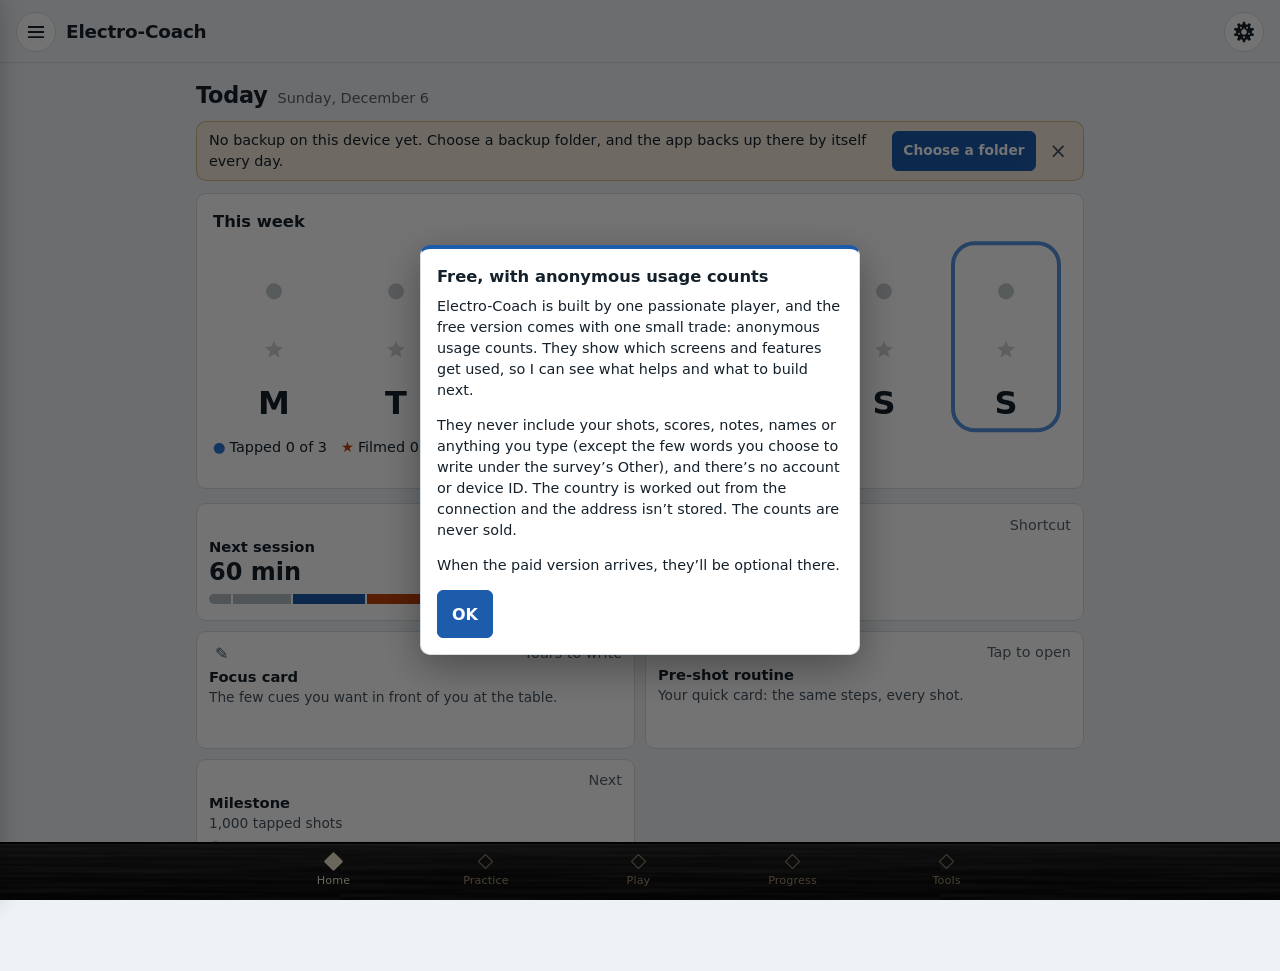
==== commit c1fb91fd: "Old address for 0.1.122: the same site as electro-coach.com, with its moved banner The same website " ====
--- a/app/index.html
+++ b/app/index.html
@@ -2,7 +2,7 @@
 <html lang="en">
   <head>
     <meta http-equiv="Content-Security-Policy" content="default-src 'self'; script-src 'self'; style-src 'self' 'unsafe-inline'; img-src 'self' data: blob:; font-src 'self' data:; connect-src 'self' https://us.aptabase.com https://dashboard.fargorate.com; worker-src 'self'; manifest-src 'self'; object-src 'none'; base-uri 'self'; form-action 'none'">
-    <meta name="ec-build" content="2026-11-13 21:23" />
+    <meta name="ec-build" content="2026-11-14 17:43" />
     <link rel="icon" type="image/png" href="[data-uri]" />
     <link rel="apple-touch-icon" href="[data-uri]" />
     <meta charset="utf-8" />
@@ -15,8 +15,8 @@
     <meta name="apple-mobile-web-app-status-bar-style" content="black-translucent" />
     <title>Electro-Coach</title>
     <meta name="description" content="The Electro-Coach web app: a pool and billiards practice coach with drills you tap, stroke feedback, a shot visualizer, a shot clock and progress from your Railbird data. Works offline; your data stays on your device." />
-    <script type="module" crossorigin src="./assets/index-COo3bnFZ.js"></script>
-    <link rel="stylesheet" crossorigin href="./assets/index-CkkE0Xpo.css">
+    <script type="module" crossorigin src="./assets/index-CUn1OSYk.js"></script>
+    <link rel="stylesheet" crossorigin href="./assets/index-Ba7GZKmw.css">
   </head>
   <body>
     <div id="app"></div>
--- a/app/assets/index-Ba7GZKmw.css
+++ b/app/assets/index-Ba7GZKmw.css
@@ -0,0 +1 @@
+@font-face{font-family:Atkinson Hyperlegible Next;font-style:normal;font-display:swap;font-weight:400;src:url(./atkinson-hyperlegible-next-latin-ext-400-normal-BalHKn7d.woff2) format("woff2"),url(./atkinson-hyperlegible-next-latin-ext-400-normal-qxMiU51n.woff) format("woff");unicode-range:U+0100-02BA,U+02BD-02C5,U+02C7-02CC,U+02CE-02D7,U+02DD-02FF,U+0304,U+0308,U+0329,U+1D00-1DBF,U+1E00-1E9F,U+1EF2-1EFF,U+2020,U+20A0-20AB,U+20AD-20C0,U+2113,U+2C60-2C7F,U+A720-A7FF}@font-face{font-family:Atkinson Hyperlegible Next;font-style:normal;font-display:swap;font-weight:400;src:url(./atkinson-hyperlegible-next-latin-400-normal-FfmJh7DR.woff2) format("woff2"),url(./atkinson-hyperlegible-next-latin-400-normal-DPp7N0cD.woff) format("woff");unicode-range:U+0000-00FF,U+0131,U+0152-0153,U+02BB-02BC,U+02C6,U+02DA,U+02DC,U+0304,U+0308,U+0329,U+2000-206F,U+20AC,U+2122,U+2191,U+2193,U+2212,U+2215,U+FEFF,U+FFFD}@font-face{font-family:Atkinson Hyperlegible Next;font-style:normal;font-display:swap;font-weight:600;src:url(./atkinson-hyperlegible-next-latin-ext-600-normal-kZZEtAc7.woff2) format("woff2"),url(./atkinson-hyperlegible-next-latin-ext-600-normal-BBAQIogt.woff) format("woff");unicode-range:U+0100-02BA,U+02BD-02C5,U+02C7-02CC,U+02CE-02D7,U+02DD-02FF,U+0304,U+0308,U+0329,U+1D00-1DBF,U+1E00-1E9F,U+1EF2-1EFF,U+2020,U+20A0-20AB,U+20AD-20C0,U+2113,U+2C60-2C7F,U+A720-A7FF}@font-face{font-family:Atkinson Hyperlegible Next;font-style:normal;font-display:swap;font-weight:600;src:url(./atkinson-hyperlegible-next-latin-600-normal-BBuhw47K.woff2) format("woff2"),url(./atkinson-hyperlegible-next-latin-600-normal-BhgCag5w.woff) format("woff");unicode-range:U+0000-00FF,U+0131,U+0152-0153,U+02BB-02BC,U+02C6,U+02DA,U+02DC,U+0304,U+0308,U+0329,U+2000-206F,U+20AC,U+2122,U+2191,U+2193,U+2212,U+2215,U+FEFF,U+FFFD}@font-face{font-family:Atkinson Hyperlegible Next;font-style:normal;font-display:swap;font-weight:700;src:url(./atkinson-hyperlegible-next-latin-ext-700-normal-CBw-mJf_.woff2) format("woff2"),url(./atkinson-hyperlegible-next-latin-ext-700-normal-292QVhS1.woff) format("woff");unicode-range:U+0100-02BA,U+02BD-02C5,U+02C7-02CC,U+02CE-02D7,U+02DD-02FF,U+0304,U+0308,U+0329,U+1D00-1DBF,U+1E00-1E9F,U+1EF2-1EFF,U+2020,U+20A0-20AB,U+20AD-20C0,U+2113,U+2C60-2C7F,U+A720-A7FF}@font-face{font-family:Atkinson Hyperlegible Next;font-style:normal;font-display:swap;font-weight:700;src:url(./atkinson-hyperlegible-next-latin-700-normal-Dpiyiu63.woff2) format("woff2"),url(./atkinson-hyperlegible-next-latin-700-normal-C2qZD_Q9.woff) format("woff");unicode-range:U+0000-00FF,U+0131,U+0152-0153,U+02BB-02BC,U+02C6,U+02DA,U+02DC,U+0304,U+0308,U+0329,U+2000-206F,U+20AC,U+2122,U+2191,U+2193,U+2212,U+2215,U+FEFF,U+FFFD}:root{color-scheme:light;--surface: #eef2f4;--card: #ffffff;--ink: #14212b;--ink-2: #44535e;--muted: #56636d;--line: #d6dee3;--grid: #e4e9ec;--accent: #1c5cab;--accent-ink: #ffffff;--rail: #1e1e20;--rail-edge: #060607;--pearl: #efe4cc;--pearl-dim: #8c7a63;--kept: #2a78d6;--kept-wash: rgba(42, 120, 214, .12);--excluded: #9aa6ae;--good: #008300;--warn: #b26b00;--bad: #c43b3a;--t-strong: #2e8b3e;--t-emerging: #8fc271;--t-neutral: #b4bec5;--film: #c2410c;--t-watch: #eea15a;--t-weak: #c63b2f;--radius-s: 6px;--radius-m: 10px;font-family:Atkinson Hyperlegible Next,system-ui,sans-serif;font-size:calc(100% * var(--text-scale, 1));line-height:1.45;color:var(--ink);background:var(--surface);-webkit-text-size-adjust:100%}@media(prefers-color-scheme:dark){:root:not([data-theme=light]){color-scheme:dark;--t-strong: #44a956;--t-emerging: #6f9f58;--t-neutral: #5d6b74;--film: #f08a4b;--t-watch: #d48a42;--t-weak: #e2625a;--surface: #10171c;--card: #182229;--ink: #e8eef2;--ink-2: #c6d0d7;--muted: #a9b5bd;--line: #2b3841;--grid: #22303a;--accent: #3987e5;--accent-ink: #08131c;--rail: #1b1b1d;--rail-edge: #050506;--pearl: #e9dcc0;--pearl-dim: #7a6a55;--kept: #3987e5;--kept-wash: rgba(57, 135, 229, .16);--excluded: #7d8b95;--good: #3ca33c;--warn: #d99a2b;--bad: #e66767}}:root[data-theme=dark]{color-scheme:dark;--t-strong: #44a956;--t-emerging: #6f9f58;--t-neutral: #5d6b74;--film: #f08a4b;--t-watch: #d48a42;--t-weak: #e2625a;--surface: #10171c;--card: #182229;--ink: #e8eef2;--ink-2: #c6d0d7;--muted: #a9b5bd;--line: #2b3841;--grid: #22303a;--accent: #3987e5;--accent-ink: #08131c;--rail: #1b1b1d;--rail-edge: #050506;--pearl: #e9dcc0;--pearl-dim: #7a6a55;--kept: #3987e5;--kept-wash: rgba(57, 135, 229, .16);--excluded: #7d8b95;--good: #3ca33c;--warn: #d99a2b;--bad: #e66767}*{box-sizing:border-box}html,body{margin:0;background:var(--surface)}body{min-height:100dvh}button,input,select,textarea{font:inherit;color:inherit}a{color:var(--accent)}:focus-visible{outline:3px solid var(--accent);outline-offset:2px}.num{font-variant-numeric:tabular-nums}.app{display:grid;grid-template-rows:auto 1fr auto;grid-template-columns:minmax(0,1fr);min-height:100dvh}.top{display:flex;align-items:center;justify-content:space-between;gap:12px;padding:calc(env(safe-area-inset-top) + 12px) 16px 10px;background:var(--surface);position:sticky;top:0;z-index:5;border-bottom:1px solid var(--line)}.top h1{font-size:1.15rem;margin:0;font-weight:700;letter-spacing:-.01em}.top .status{font-size:.82rem;color:var(--muted)}.icon-btn{width:40px;height:40px;border-radius:50%;border:1px solid var(--line);background:var(--card);display:grid;place-items:center;cursor:pointer}.icon-btn svg{width:22px;height:22px}main{padding:16px;max-width:920px;width:100%;min-width:0;margin:0 auto}.controls>label{flex:1 1 130px}.controls select,.controls input{width:100%}.rail{position:sticky;bottom:0;z-index:5;background:linear-gradient(var(--rail),var(--rail-edge));border-top:3px solid var(--rail-edge);padding:6px 4px calc(env(safe-area-inset-bottom) + 6px);box-shadow:inset 0 1px #ffffff12}.rail ul{list-style:none;margin:0 auto;padding:0;display:flex;max-width:760px;overflow-x:auto;scroll-snap-type:x proximity;scrollbar-width:none;-webkit-overflow-scrolling:touch}.rail ul::-webkit-scrollbar{display:none}.rail li{flex:1 0 auto;scroll-snap-align:start}.rail.fade-r ul{-webkit-mask-image:linear-gradient(90deg,#000 calc(100% - 28px),transparent);mask-image:linear-gradient(90deg,#000 calc(100% - 28px),transparent)}.rail.fade-l ul{-webkit-mask-image:linear-gradient(90deg,transparent,#000 28px);mask-image:linear-gradient(90deg,transparent,#000 28px)}.rail.fade-l.fade-r ul{-webkit-mask-image:linear-gradient(90deg,transparent,#000 28px,#000 calc(100% - 28px),transparent);mask-image:linear-gradient(90deg,transparent,#000 28px,#000 calc(100% - 28px),transparent)}.rail button{width:100%;background:none;border:0;cursor:pointer;display:grid;justify-items:center;gap:4px;padding:6px 3px 2px;white-space:nowrap;min-height:44px;min-width:3.6em;color:var(--pearl-dim);font-size:.7rem;letter-spacing:.01em}.rail .diamond{width:11px;height:11px;transform:rotate(45deg);border:1.5px solid var(--pearl-dim);border-radius:1px;transition:background .16s,border-color .16s,transform .16s}.rail button[aria-current=page]{color:var(--pearl)}.rail button[aria-current=page] .diamond{background:var(--pearl);border-color:var(--pearl);transform:rotate(45deg) scale(1.25)}.rail button.later{opacity:.55}@media(prefers-reduced-motion:reduce){.rail .diamond{transition:none}}h2{font-size:1.4rem;margin:4px 0;letter-spacing:-.01em}h3{font-size:1.02rem;margin:0 0 8px}.lede{color:var(--ink-2);margin:0 0 16px;max-width:62ch}.card{background:var(--card);border:1px solid var(--line);border-radius:var(--radius-m);padding:16px;margin-bottom:14px}.card.flat{background:transparent;border-style:dashed}.muted{color:var(--muted)}.small{font-size:.9rem}.row{display:flex;gap:10px;flex-wrap:wrap;align-items:center}.spacer{flex:1}.btn{display:inline-flex;align-items:center;gap:8px;cursor:pointer;border-radius:var(--radius-s);border:1px solid var(--line);background:var(--card);padding:9px 14px;min-height:42px;font-weight:600}.btn.primary{background:var(--accent);color:var(--accent-ink);border-color:var(--accent)}.btn.danger{color:var(--bad)}.btn:disabled{opacity:.5;cursor:default}.drop{border:2px dashed var(--line);border-radius:var(--radius-m);padding:28px 16px;display:grid;justify-items:center;gap:10px;text-align:center;background:var(--card)}.drop.over{border-color:var(--accent);background:var(--kept-wash)}.facts{display:grid;grid-template-columns:repeat(auto-fit,minmax(130px,1fr));gap:12px 18px;margin:4px 0 0}.facts div{display:grid;gap:2px}.facts dt{font-size:.8rem;color:var(--muted)}.facts dd{margin:0;font-size:1.25rem;font-weight:700;font-variant-numeric:tabular-nums}table{width:100%;border-collapse:collapse;font-size:.9rem}th,td{text-align:left;padding:7px 8px;border-bottom:1px solid var(--grid);vertical-align:top}th{font-weight:600;color:var(--ink-2);font-size:.82rem}td.n,th.n{text-align:right;font-variant-numeric:tabular-nums}.scroll-x{overflow-x:auto}.notice{border-left:4px solid var(--warn);padding:8px 12px;background:var(--card);border-radius:0 var(--radius-s) var(--radius-s) 0;margin:8px 0}.notice.bad{border-color:var(--bad)}.notice.good{border-color:var(--good)}.controls{display:flex;gap:8px;flex-wrap:wrap;margin-bottom:12px}.controls label{display:grid;gap:3px;font-size:.78rem;color:var(--muted)}select,input[type=date],input[type=number]{background:var(--card);border:1px solid var(--line);border-radius:var(--radius-s);padding:7px 9px;min-height:40px;font-size:.92rem}.seg{--seg-min: 0px;display:grid;grid-template-columns:repeat(auto-fit,minmax(var(--seg-min),1fr));gap:1px;width:100%;max-width:100%;border:1px solid var(--line);border-radius:var(--radius-s);overflow:hidden;background:var(--line)}.seg:has(>:nth-child(5)){--seg-min: 76px}.seg.seg-num{--seg-min: 36px}.seg>button,.seg>.dd-seg-opt{border:0;background:var(--card);padding:7px 6px;min-height:38px;min-width:0;cursor:pointer;font-size:.86rem;display:flex;align-items:center;justify-content:center;gap:7px;text-align:center;white-space:normal;line-height:1.15}.seg>button[aria-pressed=true],.seg>.dd-seg-opt[aria-checked=true]{background:var(--accent);color:var(--accent-ink)}.chips{display:flex;gap:6px;overflow-x:auto;padding-bottom:4px;margin-bottom:10px;scrollbar-width:thin}.chips button{flex:none;border:1px solid var(--line);background:var(--card);border-radius:999px;padding:6px 13px;cursor:pointer;font-size:.88rem;min-height:36px}.chips button[aria-pressed=true]{border-color:var(--accent);background:var(--accent);color:var(--accent-ink)}.month{font-size:.85rem;color:var(--muted);margin:18px 0 6px;font-weight:600}.session{display:grid;grid-template-columns:52px 1fr auto;gap:10px;align-items:center;padding:10px 12px;cursor:pointer;width:100%;text-align:left;background:var(--card);border:1px solid var(--line);border-radius:var(--radius-s);margin-bottom:6px}.session .day{font-size:1.25rem;font-weight:700;line-height:1;text-align:center}.session .day small{display:block;font-size:.7rem;color:var(--muted);font-weight:400;margin-top:3px}.session .rate{text-align:right;font-variant-numeric:tabular-nums;font-weight:700}.session .rate small{display:block;font-weight:400;color:var(--muted);font-size:.75rem}.type{display:inline-block;font-size:.74rem;padding:1px 7px;border-radius:999px;border:1px solid var(--line);color:var(--ink-2);margin-left:6px}.session-detail{margin:-2px 0 10px;padding:10px 12px;border:1px solid var(--line);border-top:0;border-radius:0 0 var(--radius-s) var(--radius-s);background:var(--card);font-size:.9rem}.chart{width:100%;display:block;overflow:visible}.chart text{fill:var(--muted);font-size:calc(11px * var(--chart-text, 1));font-family:inherit}.chart .tick{stroke:var(--grid);stroke-width:1}.chart .axis{stroke:var(--line);stroke-width:1}.chart .label-ink{fill:var(--ink-2)}.chart .hit{fill:transparent;cursor:pointer}.chart .sel{fill:var(--kept-wash)}.legend{display:flex;gap:14px;flex-wrap:wrap;font-size:.82rem;color:var(--ink-2);margin:2px 0 8px}.legend span{display:inline-flex;align-items:center;gap:6px}.swatch{width:12px;height:12px;border-radius:3px;display:inline-block}.panel-title{font-size:.88rem;font-weight:600;color:var(--ink-2);margin:12px 0 2px}.bin-detail{border-top:1px solid var(--grid);margin-top:8px;padding-top:10px;font-size:.9rem}details summary{cursor:pointer;font-weight:600;padding:4px 0}.toggle-row{display:flex;align-items:center;justify-content:space-between;gap:12px;padding:10px 0;border-bottom:1px solid var(--grid)}.toggle-row:last-child{border-bottom:0}.toggle-row .why{font-size:.82rem;color:var(--muted);max-width:52ch}.toggle-row input[type=number]{width:84px}.btn-s{min-height:40px;padding:5px 10px;font-size:.86rem}code{font-family:ui-monospace,Cascadia Mono,Consolas,monospace;font-size:.88em;background:var(--grid);padding:1px 5px;border-radius:4px}textarea,input[type=text],.fargo-q{width:100%;background:var(--card);border:1px solid var(--line);border-radius:var(--radius-s);padding:8px 10px;font-size:.95rem}textarea.mono{font-family:ui-monospace,Consolas,monospace;font-size:.8rem}.field{display:grid;gap:4px;font-size:.82rem;color:var(--muted);margin-bottom:10px}.table-dia{width:100%;height:auto;display:block}.table-dia .dia-label{font-size:2.1px;font-family:inherit;font-weight:600}.table-dia .on-cloth{fill:#f3f0e6;paint-order:stroke;stroke:#00000059;stroke-width:.35px}.table-dia .dia-num{font-size:1px;font-weight:700;fill:#111;font-family:inherit}.dia-key{margin:8px 0 6px;font-size:.78rem;gap:6px 12px}.drill-group{margin:18px 0 6px}.drill-group h3{font-size:1.1rem}.drill-list{display:flex;gap:10px;margin-top:8px;overflow-x:auto;overscroll-behavior-x:contain;scroll-snap-type:x mandatory;padding:2px 2px 8px;scrollbar-width:thin}.drill-list>.drill-card{flex:0 0 min(82%,300px);scroll-snap-align:start}.drill-card{display:grid;grid-template-columns:62px minmax(0,1fr);gap:12px;align-items:center;text-align:left;background:var(--card);border:1px solid var(--line);border-radius:var(--radius-m);padding:10px 12px;cursor:pointer}.drill-card:hover{border-color:var(--accent)}.drill-card-text{display:grid;gap:3px;min-width:0}.drill-name{font-weight:700}.drill-card.add{border-style:dashed;background:transparent}.add-plus{width:62px;height:62px;display:grid;place-items:center;font-size:1.8rem;color:var(--muted);border:1px dashed var(--line);border-radius:var(--radius-s)}.drill-detail{display:grid;grid-template-columns:minmax(0,340px) minmax(0,1fr);gap:22px;align-items:start}@media(max-width:680px){.drill-detail{grid-template-columns:minmax(0,1fr)}.drill-figure{max-width:340px;width:100%;margin:0 auto}}.drill-figure{display:grid;gap:6px;justify-items:start}.drill-text{min-width:0}.setup{margin:4px 0 6px;padding-left:18px}.setup li{margin-bottom:3px}.tag-list{display:grid;gap:6px}.tag-chip{display:inline-flex;align-items:center;gap:8px;flex-wrap:wrap}.tag-chip code{font-size:1rem;padding:4px 8px}.tally-row{padding:10px 0;border-bottom:1px solid var(--grid)}.tally-row:last-child{border-bottom:0}.capture{color:var(--ink-2)}.layout-editor{width:100%;display:grid;gap:6px}.tally{max-width:560px;margin:0 auto}.tally-top{display:flex;align-items:center;gap:8px;flex-wrap:wrap}.tally-body{display:grid;gap:10px;margin-top:14px}.tl-side,.tl-taps{display:grid;gap:10px;min-width:0}.tally-facts dd{font-size:calc(1.6 * var(--u))}.tap{border:0;border-radius:var(--radius-m);cursor:pointer;font-weight:700;font-size:calc(1.15 * var(--u));display:grid;place-items:center;gap:2px;min-height:76px;padding:10px;color:var(--ink);background:var(--card);box-shadow:inset 0 0 0 1.5px var(--line);touch-action:manipulation;-webkit-tap-highlight-color:transparent;user-select:none}.tap small{font-weight:400;font-size:calc(.74 * var(--u));color:var(--muted)}.tap:active{transform:scale(.98)}.tap-make{background:var(--good);color:#fff;box-shadow:none;min-height:104px;font-size:calc(1.45 * var(--u))}.tap-make small{color:#ffffffd9}.tap-miss{box-shadow:inset 0 0 0 2px var(--bad)}.btn.ghost-miss{box-shadow:inset 0 0 0 2px var(--bad);border-color:var(--bad)}.btn.ghost-line{box-shadow:inset 0 0 0 2px var(--warn);border-color:var(--warn)}.tap-carry{box-shadow:inset 0 0 0 3px var(--warn);min-height:76px;font-size:calc(1.2 * var(--u))}.tap-cb{min-height:60px;font-size:calc(1 * var(--u))}.tap-pair{display:grid;grid-template-columns:1fr 1fr;gap:10px}.ball-grid{display:grid;gap:8px}.tap-ball{min-height:64px;font-size:calc(1.5 * var(--u))}.rack-strip{display:flex;flex-wrap:wrap;gap:6px}.rack{min-width:32px;height:32px;border-radius:50%;display:grid;place-items:center;font-weight:700;border:1.5px solid var(--warn);font-variant-numeric:tabular-nums}.rack.done{background:var(--good);border-color:var(--good);color:#fff}.side-pick{display:grid;grid-template-columns:1fr 1fr;gap:10px}.side-pick button{border:2px solid var(--line);background:var(--card);border-radius:var(--radius-m);padding:12px 8px;cursor:pointer;display:grid;gap:2px;font-weight:700;font-size:1.05rem}.side-pick button small{font-weight:400;font-size:.78rem;color:var(--muted)}.side-pick button[aria-pressed=true]{border-color:var(--accent);background:var(--kept-wash)}.switch-row{display:flex;align-items:center;gap:8px;color:var(--ink-2)}.seg-big>button{min-height:46px;font-size:.98rem}.tally-table td,.tally-table th{padding:5px 8px}.tally-table.compact{font-size:.85rem}.mini-meter{display:inline-grid;grid-template-columns:60px auto;align-items:center;gap:6px}.mini-meter:before{content:"";grid-area:1 / 1;height:6px;border-radius:3px;background:var(--grid)}.mini-meter span{grid-area:1 / 1;height:6px;border-radius:3px;background:var(--kept);justify-self:start}.undo-row{display:flex;align-items:center;gap:12px;margin-top:14px;flex-wrap:wrap}.flash{font-size:.9rem;color:var(--ink-2);min-height:1.3em}.tally-banner{width:100%;text-align:left;border:0;cursor:pointer;margin-bottom:12px;background:var(--good);color:#fff;font-weight:600;padding:10px 14px;border-radius:var(--radius-s)}.tap-ball.picked{box-shadow:inset 0 0 0 3px var(--accent);background:var(--kept-wash)}.tap:disabled{opacity:.45;cursor:default;transform:none}.tap-line{box-shadow:inset 0 0 0 2px var(--ink-2);border:0;background-image:repeating-linear-gradient(135deg,transparent 0 7px,var(--grid) 7px 9px)}.rack.line{border-style:dashed;border-color:var(--ink-2)}.rack.mini{min-width:20px;height:20px;font-size:.7rem;font-style:normal;display:inline-grid}.ends-table td.bar{width:45%}.ends-bar{display:flex;height:10px;gap:2px}.ends-bar span{border-radius:2px}.ends-bar .m{background:var(--warn)}.ends-bar .l{background:var(--ink-2);opacity:.55}.ends-bar .c{background:var(--accent);opacity:.7}.ends-bar .s{background:var(--bad, #c0392b)}.layout-now{padding:8px 10px;margin:0 0 8px}.layout-name{display:flex;align-items:center;gap:6px;flex-wrap:wrap;font-size:calc(1.05 * var(--u))}.t-strong{fill:var(--t-strong);background:var(--t-strong)}.t-emerging{fill:var(--t-emerging);background:var(--t-emerging)}.t-neutral{fill:var(--t-neutral);background:var(--t-neutral)}.t-watch{fill:var(--t-watch);background:var(--t-watch)}.t-weak{fill:var(--t-weak);background:var(--t-weak)}.t-cond{fill:var(--excluded)}.chart .zero{stroke:var(--ink-2);stroke-width:1.2}.chart .ci{stroke:var(--ink);stroke-width:1.4;stroke-linecap:round}.chart .cur{fill:var(--accent);stroke:var(--card);stroke-width:1.5}.chart .cur.hollow{fill:var(--card);stroke:var(--accent)}.chart .band{fill:var(--kept-wash)}.chart .curve{stroke:var(--kept);stroke-width:2;stroke-linejoin:round}.chart .curve-dot{fill:var(--kept);stroke:var(--card);stroke-width:2}.chart .axis-mini{font-size:calc(10px * var(--chart-text, 1))}.forest-group{margin-top:10px}.forest-head{font-size:.82rem;font-weight:700;color:var(--ink-2);padding:6px 0 2px;border-bottom:1px solid var(--grid)}.forest-head .muted{font-weight:400}.forest-row{border-bottom:1px solid var(--grid);padding:4px 0 2px}.forest-row svg{display:block}.forest-label{width:100%;display:flex;justify-content:space-between;align-items:center;gap:10px;background:none;border:0;padding:2px 0;min-height:40px;font-size:.86rem;text-align:left;cursor:pointer;color:var(--ink)}.forest-row.open{background:var(--kept-wash)}.seg-detail{padding:6px 2px 8px;display:grid;gap:3px}.axis-note{text-align:center;margin-top:6px}.radar text{font-size:calc(10.5px * var(--chart-text, 1))}.pred{display:grid;grid-template-columns:minmax(0,1.3fr) minmax(0,1fr);gap:18px;align-items:start}@media(max-width:640px){.pred{grid-template-columns:minmax(0,1fr)}}.pred-inputs{display:grid;gap:10px}.pred-field{display:grid;grid-template-columns:minmax(0,1fr) auto;grid-template-areas:"lab num" "rng rng";gap:2px 8px;font-size:.86rem;align-items:center}.pred-field>span:first-child{grid-area:lab;color:var(--ink-2)}.pred-field input[type=range]{grid-area:rng;width:100%;accent-color:var(--accent)}.pred-num{grid-area:num;display:inline-flex;align-items:center;gap:4px}.pred-num input{width:72px;min-height:34px;padding:4px 6px}.pred-out{background:var(--surface);border-radius:var(--radius-m);padding:14px}.pred-label{font-size:.82rem;color:var(--muted)}.pred-big{font-size:3rem;font-weight:700;line-height:1.05}.meter{height:8px;border-radius:4px;background:var(--grid);margin-top:8px;overflow:hidden}.meter span{display:block;height:100%;background:var(--kept);border-radius:4px}details.card>summary{font-size:1.02rem}.heat-single{max-width:440px;margin:0 auto}.heat-pair{display:grid;grid-template-columns:1fr 1fr;gap:10px;max-width:760px;margin:0 auto}.heat-fig{margin:0}.heat-fig figcaption{font-size:.82rem;margin-bottom:4px}.table-dia.heat .contour{fill:none;stroke:#1b1b1b;stroke-linecap:round;opacity:.75}.table-dia.heat .contour-label{font-size:2.2px;font-weight:700;fill:#1b1b1b;paint-order:stroke;stroke:#fbfbf7;stroke-width:.6px;font-family:inherit}.heat-legend{max-width:440px;margin:12px auto 0;display:grid;gap:4px}.heat-legend .bar{height:12px;border-radius:6px;border:1px solid var(--line)}.heat-legend .ticks{display:flex;justify-content:space-between;color:var(--ink-2)}.readout{border-top:1px solid var(--line);margin-top:14px;padding-top:12px}.heat-legend .bar-wrap{position:relative;padding-bottom:9px}.heat-legend .avg-mark{position:absolute;bottom:0;width:0;height:0;transform:translate(-6px);border-left:6px solid transparent;border-right:6px solid transparent;border-bottom:8px solid var(--ink)}.tiles{display:grid;grid-template-columns:repeat(auto-fill,minmax(150px,1fr));gap:8px;margin-bottom:12px}.tile,.pmeter{background:var(--card);border:1px solid var(--line);border-radius:var(--radius-m);padding:10px 12px;border-top:4px solid var(--t-neutral);min-width:0}.tile.good,.pmeter.good{border-top-color:var(--t-strong)}.tile.bad,.pmeter.bad{border-top-color:var(--t-weak)}.tile-title,.meter-title{font-size:.82rem;font-weight:700;color:var(--ink-2)}.tile-big{font-size:1.6rem;font-weight:700;line-height:1.15;margin-top:2px}.meter-grid{display:grid;grid-template-columns:repeat(auto-fill,minmax(240px,1fr));gap:10px}.pmeter{border-top-width:4px}.x-btn{border:0;background:none;color:var(--muted);font-size:1.2rem;line-height:1;cursor:pointer;padding:0 4px;min-height:28px}.subcard{border:1px dashed var(--line);border-radius:var(--radius-s);padding:10px 12px}.bar-meter{position:relative;height:10px;border-radius:5px;background:var(--grid);margin:6px 0 4px}.bar-meter .fill{height:100%;border-radius:5px;background:var(--kept)}.bar-meter .tick{position:absolute;top:-3px;width:2px;height:16px;background:var(--ink);transform:translate(-1px)}.tchart{display:block;overflow:visible}.tchart .grid{stroke:var(--grid);stroke-width:1}.tchart .axis{stroke:var(--muted)}.tchart .tick{fill:var(--muted);font-size:calc(10.5px * var(--chart-text, 1));font-family:inherit}.tchart .ref{stroke:var(--ink-2);stroke-width:1;stroke-dasharray:3 3;opacity:.7}.tchart .freeze{stroke:var(--warn);stroke-width:1.5;stroke-dasharray:5 4}.tchart .freeze-label{fill:var(--warn)}.tchart .band{fill:var(--kept-wash);stroke:none}.tchart .line{fill:none;stroke:var(--ink);stroke-width:2;stroke-linejoin:round}.tchart .line2{fill:none;stroke:var(--muted);stroke-width:1.6;stroke-dasharray:5 3}.tchart .dot{fill:var(--kept);fill-opacity:.55;stroke:var(--kept);stroke-width:1}.tchart .dot.hollow{fill:var(--card);fill-opacity:1}.tchart .dot.clipped{stroke-dasharray:2 1.5}.tchart .dot.sel{stroke:var(--ink);stroke-width:2;fill-opacity:.9}.tchart .marker line{stroke:var(--muted);stroke-width:1;stroke-dasharray:1 2.5}.tchart .marker rect{fill:var(--card);stroke:var(--ink-2);stroke-width:1.2}.tchart .marker text{font-size:calc(9.5px * var(--chart-text, 1));font-weight:700;fill:var(--ink);font-family:inherit}.tchart.compact .marker line{stroke-dasharray:1 2;opacity:.8}.railbird-role summary{cursor:pointer}.railbird-role .usage-list{margin-top:8px}details.railbird-role:not(.card){margin-top:10px;padding-top:8px;border-top:1px solid var(--line)}.feedback-card,.request-drill{gap:10px}.th-grid{margin:8px 0 6px;display:grid;grid-template-columns:auto auto auto auto;justify-content:start;gap:6px 10px;align-items:center}.th-grid select{min-width:0;padding-left:8px;padding-right:4px}.th-head{color:var(--muted);font-size:.85em}.th-join{color:var(--muted)}.th-rules{margin:4px 0 8px;display:grid;gap:3px}.th-rules b{color:var(--ink-2);font-weight:600}.note-form{display:flex;flex-wrap:wrap;gap:8px;align-items:end}.note-form label{display:grid;gap:3px;color:var(--muted)}.note-form .grow{flex:1 1 220px}.note-form input,.note-form select{width:100%}.note-list{list-style:none;padding:0;margin:12px 0 0;display:grid;gap:8px}.note-list li{display:flex;gap:10px;align-items:start;border-top:1px solid var(--line);padding-top:8px;flex-wrap:wrap}.note-list .grow{flex:1 1 200px;min-width:0}.note-num{display:inline-grid;place-items:center;width:22px;height:22px;border-radius:50%;border:1.2px solid var(--ink-2);font-size:.75rem;font-weight:700;flex:none}.btn[aria-pressed=true]{border-color:var(--good);color:var(--good)}.blocks{list-style:none;padding:0;margin:0;display:grid;gap:10px}.blocks li{display:flex;gap:12px;align-items:start;border-top:1px solid var(--line);padding-top:10px}.blocks li:first-child{border-top:0;padding-top:0}.blocks .grow,.plan-item .grow{flex:1 1 auto}.block-min{flex:none;min-width:44px;font-size:1.25rem;font-weight:700;color:var(--accent)}.block-title{font-weight:700}.cue{margin-top:4px;font-style:italic;color:var(--ink-2)}.plan-item{border-top:1px solid var(--line);padding:12px 0}.plan-item:first-of-type{border-top:0;padding-top:0}.plan-item.is-hidden{opacity:.55}.plan-rank{flex:none;display:inline-grid;place-items:center;width:26px;height:26px;border-radius:50%;background:var(--ink);color:var(--card);font-weight:700;font-size:.85rem}.plan-cost{flex:none;text-align:right}.plan-cost b{font-size:1.35rem}:root[data-palette=teal]{--kept: #0f8a7e;--kept-wash: rgba(15, 138, 126, .13)}@media(prefers-color-scheme:dark){:root:not([data-theme=light])[data-palette=teal]{--kept: #2bb5a6;--kept-wash: rgba(43, 181, 166, .18)}}:root[data-theme=dark][data-palette=teal]{--kept: #2bb5a6;--kept-wash: rgba(43, 181, 166, .18)}:root[data-palette=violet]{--kept: #6a4fc7;--kept-wash: rgba(106, 79, 199, .13)}@media(prefers-color-scheme:dark){:root:not([data-theme=light])[data-palette=violet]{--kept: #9a83f0;--kept-wash: rgba(154, 131, 240, .18)}}:root[data-theme=dark][data-palette=violet]{--kept: #9a83f0;--kept-wash: rgba(154, 131, 240, .18)}:root[data-palette=amber]{--kept: #b06d06;--kept-wash: rgba(176, 109, 6, .13)}@media(prefers-color-scheme:dark){:root:not([data-theme=light])[data-palette=amber]{--kept: #e3a33a;--kept-wash: rgba(227, 163, 58, .18)}}:root[data-theme=dark][data-palette=amber]{--kept: #e3a33a;--kept-wash: rgba(227, 163, 58, .18)}:root[data-tiers=blue-orange]{--t-strong: #1f6fb5;--t-emerging: #7fb2e0;--t-watch: #f0a35a;--t-weak: #c8590f}@media(prefers-color-scheme:dark){:root:not([data-theme=light])[data-tiers=blue-orange]{--t-strong: #4a94e0;--t-emerging: #3f6f9c;--t-watch: #d48a42;--t-weak: #e07a2e}}:root[data-theme=dark][data-tiers=blue-orange]{--t-strong: #4a94e0;--t-emerging: #3f6f9c;--t-watch: #d48a42;--t-weak: #e07a2e}.pref-row{display:grid;gap:6px;margin-top:12px}.pref-label{font-weight:600;font-size:.9rem}.pref-swatch{display:inline-flex;border-radius:3px;overflow:hidden;border:1px solid rgba(0,0,0,.15)}.pref-swatch i{width:9px;height:14px;display:block}.clock{max-width:640px;margin:0 auto;display:grid;gap:10px;--pa: #4f8ef7;--pb: #f59e0b}.clock-top{display:grid;gap:6px}.clock-pause{min-height:48px;font-weight:700;width:100%}.clock-top{margin-bottom:8px}.btn.clock-reset{color:var(--bad);border-color:var(--bad);font-weight:700}.btn.clock-reset:hover,.btn.clock-reset:active{background:color-mix(in srgb,var(--bad) 12%,transparent)}.clock-face{width:100%;border:0;cursor:pointer;border-radius:18px;padding:14px 16px 16px;background:#0d1418;color:#eef3f6;display:grid;justify-items:center;gap:4px;box-shadow:inset 0 0 0 1px #ffffff0f;-webkit-tap-highlight-color:transparent;border-top:10px solid var(--pa)}.clock-face.p1{border-top-color:var(--pb)}.clock-who{font-size:clamp(calc(1.6 * var(--u)),7vw,calc(2.4 * var(--u)));font-weight:800;color:var(--pa);line-height:1.1}.clock-face.p1 .clock-who{color:var(--pb)}.clock-stage{font-size:clamp(calc(1.55 * var(--u)),6.6vw,calc(2 * var(--u)));font-weight:800;color:var(--pa);text-align:center;line-height:1.15}.clock-face.p1 .clock-stage{color:var(--pb)}.clock-face.expired .clock-stage{color:#ff8a7f}.clock-num{font-size:clamp(calc(6 * var(--u)),31vw,calc(14 * var(--u)));font-weight:700;line-height:.95;letter-spacing:-.03em}.clock-face.warn .clock-num{color:#f2b13c}.clock-face.crit .clock-num{color:#ff5d4f}.clock-face.expired .clock-num{color:#ff5d4f;font-size:clamp(calc(4.5 * var(--u)),24vw,calc(9 * var(--u)));padding:.18em 0}.clock-face.expired{box-shadow:inset 0 0 0 3px #ff5d4f}.clock-bar{width:100%;height:12px;border-radius:6px;background:#ffffff1a;overflow:hidden}.clock-bar span{display:block;height:100%;background:#3fbf6f;transition:width .12s linear}.clock-face.warn .clock-bar span{background:#f2b13c}.clock-face.crit .clock-bar span,.clock-face.expired .clock-bar span{background:#ff5d4f}.clock-hint{font-size:calc(1.05 * var(--u));color:#b9c7d0;font-weight:600}.clock-big{min-height:64px;font-size:calc(1.25 * var(--u));font-weight:800;justify-content:center}.clock-wide{min-height:52px;font-size:calc(1.1 * var(--u));font-weight:700;justify-content:center}.clock-row{display:grid;grid-template-columns:repeat(auto-fit,minmax(140px,1fr));gap:10px}.clock-players{display:grid;grid-template-columns:1fr 1fr;gap:10px}.clock-player{border-radius:14px;padding:10px;display:grid;gap:6px;background:var(--card);border:3px solid color-mix(in srgb,var(--pa) 35%,transparent)}.clock-player.p1{border-color:color-mix(in srgb,var(--pb) 35%,transparent)}.clock-player.at-table{border-color:var(--pa);background:color-mix(in srgb,var(--pa) 14%,var(--card))}.clock-player.p1.at-table{border-color:var(--pb);background:color-mix(in srgb,var(--pb) 14%,var(--card))}.cp-name{font-size:clamp(calc(1.15 * var(--u)),5vw,calc(1.5 * var(--u)));font-weight:800;overflow:hidden;text-overflow:ellipsis;white-space:nowrap}.clock-player.p0 .cp-name{color:var(--pa)}.clock-player.p1 .cp-name{color:var(--pb)}.cp-tag{font-size:calc(.95 * var(--u));font-weight:700;min-height:1.2em}.cp-ext{display:grid;justify-items:center;min-height:72px;gap:0}.cp-ext-main{font-size:calc(1.6 * var(--u));font-weight:800;line-height:1.1}.cp-ext-sub{font-size:calc(.95 * var(--u));font-weight:600}.clock-newrack{display:grid;gap:10px}.btn.breaker.p0{border:3px solid var(--pa)}.btn.breaker.p1{border:3px solid var(--pb)}.clock .btn.primary[aria-pressed=true]{color:var(--accent-ink);border-color:var(--accent)}.clock-usage summary{font-weight:700;font-size:1.05rem;cursor:pointer}.usage-list{margin:0;padding-left:18px;display:grid;gap:4px}.clock-settings{display:grid;grid-template-columns:repeat(auto-fill,minmax(200px,1fr));gap:10px}.clock-settings label{display:grid;gap:4px;font-size:.85rem;color:var(--muted)}.clock-settings select,.clock-settings input[type=text]{width:100%}.bowl-sheet{display:grid;grid-template-columns:repeat(10,minmax(0,1fr));border:1.5px solid var(--ink-2);border-radius:var(--radius-s);overflow:hidden;background:var(--card)}@media(max-width:520px){.bowl-sheet{grid-template-columns:repeat(5,minmax(0,1fr))}.bowl-frame:nth-child(n+6){border-top:1.5px solid var(--ink-2)}.bowl-frame:nth-child(5){border-right:0}}.bowl-frame{border-right:1px solid var(--line);display:grid;grid-template-rows:auto auto 1fr;min-height:76px}.bowl-frame:last-child{border-right:0}.bowl-frame.current{background:var(--kept-wash)}.bowl-n{font-size:calc(.7 * var(--u));color:var(--muted);text-align:center;padding-top:2px}.bowl-marks{display:flex;justify-content:flex-end}.bowl-marks span{min-width:1.4em;height:1.6em;display:grid;place-items:center;font-weight:700;border-left:1px solid var(--line);border-bottom:1px solid var(--line);font-size:calc(.92 * var(--u))}.bowl-cum{text-align:center;font-weight:700;font-size:calc(1.1 * var(--u));align-self:center;padding:4px 0}.bowl-keys{display:grid;grid-template-columns:repeat(6,1fr);gap:8px}.bowl-key{min-height:56px;border-radius:var(--radius-s);border:1px solid var(--line);background:var(--card);font-size:calc(1.35 * var(--u));font-weight:700;cursor:pointer}.bowl-key.all{background:var(--accent);color:var(--accent-ink);border-color:var(--accent)}.bowl-key:disabled{opacity:.25;cursor:default}.game-list{list-style:none;padding:0;margin:0;display:grid;gap:8px}.game-list li{display:flex;gap:8px;align-items:center;flex-wrap:wrap;border-top:1px solid var(--line);padding-top:8px}.game-list li:first-child{border-top:0;padding-top:0}.game-list .grow{flex:1 1 200px;min-width:0}.sp-players{display:grid;grid-template-columns:1fr 1fr;gap:8px}.sp-player{background:var(--card);border:1px solid var(--line);border-radius:var(--radius-m);padding:10px 12px;min-width:0;transition:box-shadow .2s,opacity .2s}.sp-players{--at-table: #a87d00}@media(prefers-color-scheme:dark){:root:not([data-theme=light]) .sp-players{--at-table: #f2c94c}}:root[data-theme=dark] .sp-players{--at-table: #f2c94c}.sp-player.at-table{border:3px solid var(--at-table);padding:8px 10px;background:color-mix(in srgb,var(--at-table) 12%,var(--card));box-shadow:0 0 0 3px color-mix(in srgb,var(--at-table) 35%,transparent),0 0 26px color-mix(in srgb,var(--at-table) 60%,transparent);animation:at-table-glow 2.4s ease-in-out infinite}@keyframes at-table-glow{50%{box-shadow:0 0 0 4px color-mix(in srgb,var(--at-table) 45%,transparent),0 0 38px color-mix(in srgb,var(--at-table) 75%,transparent)}}@media(prefers-reduced-motion:reduce){.sp-player.at-table{animation:none}}.sp-player.at-table .sp-score{color:var(--at-table);text-shadow:0 0 18px color-mix(in srgb,var(--at-table) 70%,transparent)}.sp-player.at-table .sp-tag{color:var(--at-table)}.sp-player.waiting{opacity:.8}.sp-player.winner{border:3px solid var(--good);padding:8px 10px}.sp-name{font-weight:700;font-size:calc(1.35 * var(--u));line-height:1.2;overflow:hidden;text-overflow:ellipsis;white-space:nowrap}.sp-tag{font-size:calc(.95 * var(--u));font-weight:700;color:var(--accent);min-height:1.2em}.sp-player.winner .sp-tag{color:var(--good)}.sp-score{font-size:calc(3.6 * var(--u));font-weight:800;line-height:1.05}.sp-needs{font-size:calc(1.05 * var(--u));font-weight:600}.sp-fouls{color:var(--bad);font-weight:700;margin-top:2px;font-size:calc(.95 * var(--u))}.sp-status{display:grid;grid-template-columns:repeat(3,1fr);gap:8px;text-align:center}.sp-stat-k{font-size:calc(.9 * var(--u));color:var(--muted);font-weight:600}.sp-stat-v{font-size:calc(2.2 * var(--u));font-weight:800;line-height:1.1}.sp-choice{margin:10px 0 0;font-size:calc(1.02 * var(--u))}.sp-choice .btn{min-height:52px;font-size:calc(1.05 * var(--u))}.sp-ball{width:100%;min-height:90px;margin:12px 0 10px;border-radius:14px;border:0;background:var(--accent);color:var(--accent-ink);font-size:calc(1.9 * var(--u));font-weight:800;cursor:pointer}.sp-ends{display:grid;grid-template-columns:repeat(auto-fit,minmax(96px,1fr));gap:8px}.sp-ends .btn{justify-content:center;min-height:72px;font-size:calc(1.3 * var(--u));font-weight:700}.sp-minor{gap:8px;margin-top:10px}.sp-race{flex-wrap:wrap}.sp-race button{font-size:calc(1.05 * var(--u));font-weight:700;min-width:0}.sp-race button:disabled{opacity:.35;cursor:default}.sp-opp-pick{display:flex;flex-wrap:wrap;gap:6px;margin-bottom:10px}.sp-opp-pick .btn[aria-pressed=true]{background:var(--accent);color:var(--accent-ink);border-color:var(--accent)}.sp-lag-btns{display:grid;gap:8px}.sp-lag-btns .btn{justify-content:center;min-height:60px;font-size:calc(1.25 * var(--u));font-weight:700}.sp-land{position:fixed;inset:0;z-index:30;background:var(--surface);display:grid;grid-template-columns:1.15fr 1fr;gap:12px;padding:max(8px,env(safe-area-inset-top)) max(12px,env(safe-area-inset-right)) max(8px,env(safe-area-inset-bottom)) max(12px,env(safe-area-inset-left))}.sp-land-l,.sp-land-r{min-height:0;overflow-y:auto;display:flex;flex-direction:column;gap:8px}.sp-land-l .sp-players{flex:1}.sp-land .sp-score{font-size:clamp(calc(3 * var(--u)),22vh,calc(6.5 * var(--u)))}.sp-land .sp-name{font-size:calc(1.5 * var(--u))}.sp-land .sp-stat-v{font-size:calc(2 * var(--u))}.sp-land .sp-ball{flex:1;min-height:80px;margin:0;font-size:calc(2.2 * var(--u))}.sp-land .sp-ends{grid-template-columns:repeat(auto-fit,minmax(80px,1fr))}.sp-land .sp-ends .btn{min-height:64px;font-size:calc(1.15 * var(--u))}.sp-land .sp-minor{margin-top:0}.sp-land .sp-choice{margin:0}.top{gap:10px}.menu-btn svg{width:22px;height:22px}.drawer-wrap{position:fixed;inset:0;z-index:30;pointer-events:none}.drawer-scrim{position:absolute;inset:0;background:#00000073;opacity:0;transition:opacity .18s}.drawer{position:absolute;top:0;bottom:0;left:0;width:min(330px,86vw);background:var(--surface);border-right:1px solid var(--line);transform:translate(-102%);transition:transform .2s ease-out;display:flex;flex-direction:column;padding-top:env(safe-area-inset-top);box-shadow:4px 0 24px #00000040}.drawer-wrap.open{pointer-events:auto}.drawer-wrap.open .drawer-scrim{opacity:1}.drawer-wrap.open .drawer{transform:none}@media(prefers-reduced-motion:reduce){.drawer,.drawer-scrim{transition:none}}.drawer-head{display:flex;gap:8px;align-items:center;padding:12px;border-bottom:1px solid var(--line)}.drawer-head input{flex:1;min-width:0;background:var(--card);border:1px solid var(--line);border-radius:var(--radius-s);padding:9px 10px;font-size:.95rem}.drawer-body{overflow-y:auto;padding:6px 8px calc(env(safe-area-inset-bottom) + 16px)}.drawer-group{margin-top:10px}.drawer-title{font-size:.72rem;font-weight:700;letter-spacing:.06em;text-transform:uppercase;color:var(--muted);padding:4px 8px}.drawer-item{width:100%;display:flex;gap:12px;align-items:center;text-align:left;background:none;border:0;border-radius:var(--radius-s);padding:10px 8px;cursor:pointer;font-size:.98rem;min-height:44px}.drawer-item:hover{background:var(--card)}.drawer-item.active{background:var(--card);font-weight:700}.drawer-item .diamond{width:9px;height:9px;transform:rotate(45deg);border:1.5px solid var(--muted);border-radius:1px;flex:none}.drawer-item.active .diamond{background:var(--accent);border-color:var(--accent)}.rail .diamond.more{border-style:dotted}.tally-banner{display:flex;gap:6px;align-items:center;padding:2px 12px;font-size:.86rem}.tally-banner .grow{background:none;border:0;color:inherit;font:inherit;font-weight:600;text-align:left;cursor:pointer;flex:1;padding:5px 0;display:flex;gap:0;min-width:0;white-space:nowrap}.tally-banner .tb-name{overflow:hidden;text-overflow:ellipsis;min-width:0}.tally-banner .tb-rest{flex:none}.tb-btn{background:#ffffff2e;color:#fff;border:1px solid rgba(255,255,255,.35);border-radius:var(--radius-s);padding:6px 10px;cursor:pointer;font-weight:600}.session-banner{width:100%;text-align:left;border:0;cursor:pointer;margin-bottom:12px;background:var(--accent);color:var(--accent-ink);font-weight:600;padding:10px 14px;border-radius:var(--radius-s)}.session-banner.due{background:var(--bad);color:#fff;animation:pulse 1.4s ease-in-out infinite}@keyframes pulse{50%{filter:brightness(1.15)}}@media(prefers-reduced-motion:reduce){.session-banner.due{animation:none}}.session-flag-row{display:flex;justify-content:flex-end;margin:0 0 6px}.session-flag{display:inline-flex;align-items:center;gap:6px;border:0;cursor:pointer;border-radius:999px;padding:3px 10px;font-size:calc(.8 * var(--u));font-weight:600;background:color-mix(in srgb,var(--accent) 18%,var(--card));color:var(--ink)}.session-flag .sf-dot{width:7px;height:7px;border-radius:50%;background:var(--accent)}.session-flag.due{background:var(--bad);color:#fff;animation:pulse 1.4s ease-in-out infinite}.session-flag.due .sf-dot{background:#fff}.tally-land .session-flag-row{margin:0;justify-content:flex-start}@media(prefers-reduced-motion:reduce){.session-flag.due{animation:none}}.practice-chips{margin-bottom:8px}.link-btn{background:none;border:0;color:var(--accent);cursor:pointer;padding:0;font:inherit;text-decoration:underline}.warn-text{color:var(--warn);font-weight:600}.bar-picks{display:grid;grid-template-columns:repeat(auto-fill,minmax(130px,1fr));gap:6px}.home-now{border-left:4px solid var(--accent)}.now-row{display:flex;gap:8px;align-items:center;flex-wrap:wrap;padding:6px 0;border-top:1px solid var(--line)}.now-row:first-of-type{border-top:0}.home-blocks{margin:8px 0 12px;padding-left:0;list-style:none;display:grid;gap:4px}.home-blocks .num{display:inline-block;min-width:38px;font-weight:700;color:var(--accent)}.tile-btn{text-align:left;cursor:pointer;font:inherit;color:inherit}.tile-small{font-weight:700;font-size:.95rem;margin-top:4px;line-height:1.25}.housekeeping .small{margin-top:4px}.kind-dot{width:10px;height:10px;border-radius:50%;flex:none;background:var(--muted)}.kind-dot.k-railbird{background:var(--kept)}.kind-dot.k-tally{background:var(--good)}.kind-dot.k-bowling,.kind-dot.k-straight{background:var(--warn)}.kind-dot.k-practice{background:var(--ink)}.live-tag{margin-left:6px;font-size:.72rem;font-weight:700;color:var(--accent);text-transform:uppercase;letter-spacing:.04em}.history-day{padding-top:10px}.note-text{white-space:pre-wrap;overflow-wrap:anywhere}.note-text.clamped{display:-webkit-box;-webkit-line-clamp:3;-webkit-box-orient:vertical;overflow:hidden}.note-list li.focus{background:var(--kept-wash);border-radius:var(--radius-s)}.share-opts{display:flex;flex-wrap:wrap;gap:4px 14px}.quick-steps{margin:10px 0 0;padding-left:0;list-style:none;counter-reset:q;display:grid;gap:10px}.quick-steps li{counter-increment:q;display:grid;grid-template-columns:34px 1fr;column-gap:8px}.quick-steps li:before{content:counter(q);grid-row:span 2;width:28px;height:28px;border-radius:50%;background:var(--ink);color:var(--card);display:grid;place-items:center;font-weight:700}.quick-steps b{font-size:1.1rem}.quick-steps span{color:var(--ink-2)}.routine-section summary{font-weight:700;cursor:pointer;padding:2px 0}.routine-section ul{padding-left:18px}.routine-section li{margin:4px 0}.run-list{list-style:none;padding:0;margin:0;display:grid;gap:0}.run-add{text-align:center;margin:-6px 0 6px}.run-fields label{min-width:0}.run-fields select{width:100%;min-width:0}.run-add .link-btn{padding:6px 12px}.run-fields{display:grid;grid-template-columns:repeat(auto-fill,minmax(150px,1fr));gap:8px;margin-top:8px}.run-fields label,.setup-card label{display:grid;gap:3px;font-size:.8rem;color:var(--muted)}.stepper{display:inline-flex;gap:6px;align-items:center;color:var(--ink)}.stepper b{min-width:2ch;text-align:center;font-size:1.05rem}.run-dots{display:flex;gap:3px;margin:8px 0 12px}.run-dots span{height:6px;border-radius:3px;background:var(--grid)}.run-dots span.done{background:var(--good)}.run-dots span.now{background:var(--accent)}.setup-grid{display:grid;grid-template-columns:minmax(0,200px) 1fr;gap:12px;margin-top:10px}@media(max-width:480px){.setup-grid{grid-template-columns:1fr}}.mode-box{border-radius:var(--radius-s);padding:10px 12px;margin:12px 0;display:grid;gap:4px;background:var(--kept-wash)}.mode-box.m-record{background:#d99a2b24}.mode-box.m-both{background:#d99a2b29;box-shadow:inset 4px 0 0 var(--film)}.cam-icon{vertical-align:-4px;color:var(--film)}.film-banner{border-radius:var(--radius-s);padding:10px 12px;margin:0 0 10px;display:grid;gap:6px;background:#d99a2b2e;box-shadow:inset 4px 0 0 var(--film);text-align:left}.film-banner .film-head{font-size:1.05rem}.film-banner .film-head b{color:var(--ink)}.timer-card .film-banner{margin:6px 0 8px}.big-btn .cam-icon{color:currentColor;margin-right:6px}.cam-line b{color:var(--ink)}.tag-copy{width:fit-content;max-width:100%;overflow-wrap:anywhere;font-family:ui-monospace,Consolas,monospace}.big-btn{width:100%;justify-content:center;min-height:56px;font-size:1.1rem;margin-top:10px}.timer-card{text-align:center}.timer-big{font-size:clamp(calc(4 * var(--u)),22vw,calc(8 * var(--u)));font-weight:700;line-height:1;margin:6px 0}.timer-card.soon .timer-big{color:var(--warn)}.timer-card.due{box-shadow:inset 0 0 0 3px var(--bad)}.timer-card.due .timer-big{color:var(--bad)}.count-line{font-size:1.3rem;font-weight:700;margin-top:8px}.next-up{margin:8px 0 4px}.run-table{width:100%;border-collapse:collapse}.run-table th,.run-table td{text-align:left;padding:6px 4px;border-bottom:1px solid var(--line)}.run-table .num{text-align:right}.run-table tr.skipped td{color:var(--muted)}.rack.learn{border-radius:6px;opacity:.6}.switch-row.learning-on{color:var(--ink);background:var(--kept-wash);border-radius:8px;padding:6px 8px}.learn-row{display:flex;align-items:center;gap:6px;margin-top:10px;border-radius:8px;padding:4px 6px}.learn-row.learning-on{background:var(--kept-wash)}.learn-row .switch-row{color:var(--ink-2)}.learn-row.learning-on .switch-row{color:var(--ink)}.switch-row input{flex:none}@media(pointer:coarse){.kbd-hint{display:none!important}}.notice.learn-note,.notice.usage-notice{border-color:var(--accent)}.notice.update-notice{border-color:var(--good)}.modal-wrap{position:fixed;inset:0;z-index:40;display:grid;place-items:center;padding:max(16px,env(safe-area-inset-top,0px)) max(16px,env(safe-area-inset-right,0px)) max(16px,env(safe-area-inset-bottom,0px)) max(16px,env(safe-area-inset-left,0px))}.modal-scrim{position:absolute;inset:0;background:#0000008c}.modal{position:relative;width:min(100%,440px);max-height:100%;overflow-y:auto;margin:0;box-shadow:0 12px 40px #00000059}.update-modal{border-top:4px solid var(--good)}.update-modal .btn,.usage-modal .btn{min-height:48px}.usage-modal{border-top:4px solid var(--accent)}.update-bar{height:12px;border-radius:6px;background:var(--grid);overflow:hidden}.update-bar span{display:block;height:100%;background:var(--good);transition:width .2s}.update-bar span.indeterminate{animation:update-slide 1.2s ease-in-out infinite}@keyframes update-slide{0%{transform:translate(-100%)}to{transform:translate(340%)}}@media(prefers-reduced-motion:reduce){.update-bar span{transition:none}.update-bar span.indeterminate{animation:none}}.release-notes{white-space:pre-wrap;margin-top:6px;max-height:40vh;overflow:auto;color:var(--ink-2)}.chart .ref-band{fill:var(--grid);opacity:.7}.chart .ref-band.hard{fill:#e3b341;opacity:.22}.chart .obs-range{stroke:var(--muted);stroke-width:2;stroke-linecap:round}.chart .sweet{fill:var(--kept);opacity:.55}.chart .best-dot{fill:var(--kept);stroke:var(--card);stroke-width:2}.speed-list{margin:6px 0 0;padding-left:18px;display:grid;gap:6px}.facts-box{border-left:3px solid var(--kept);background:var(--kept-wash);padding:8px 10px;border-radius:0 var(--radius-s) var(--radius-s) 0;margin:8px 0}.facts-box .panel-title{margin:0 0 4px}.facts-box ul{margin:0;padding-left:18px}.res-list{list-style:none;padding:0;margin:8px 0;display:grid;gap:2px}.res-list li{display:flex;gap:8px;align-items:center;border-top:1px solid var(--line);padding:6px 0}.res-list li:first-child{border-top:0}.res-list li.focus{background:var(--kept-wash);border-radius:var(--radius-s)}.res-link{flex:1;min-width:0;display:grid;gap:2px;text-align:left;background:none;border:0;padding:6px 2px;font:inherit;color:inherit;cursor:pointer;min-height:44px}.res-name{color:var(--accent);font-weight:700;text-decoration:underline;text-underline-offset:2px}.res-form{flex:1;padding:6px 0}.tile-btn{display:flex;flex-direction:column;justify-content:flex-start}.best-list{margin:6px 0 0;padding-left:22px;display:grid;gap:8px}.tile.positive{border-top-color:var(--t-strong)}.factor-table{width:100%;border-collapse:collapse;table-layout:fixed;margin:2px 0}.factor-table th,.factor-table td{text-align:center;padding:3px 2px;font-size:.82rem;border:0}.factor-table th{font-weight:600;color:var(--ink-2)}.factor-table .here{background:var(--kept-wash);font-weight:700}.rules h4{margin:12px 0 4px;font-size:.95rem}.rules ul{margin:0;padding-left:20px;display:grid;gap:4px}.rules p{margin:10px 0 0}.played{margin:0 0 10px}.table-fields{margin-top:6px}.rules ol{margin:6px 0 0;padding-left:22px;display:grid;gap:4px}.prog{display:grid;gap:10px;margin-top:10px}.prog-level{display:grid;gap:4px}.prog-chip{justify-self:start;font-weight:800;font-size:1.05rem;padding:4px 12px;border-radius:999px;background:var(--accent);color:var(--accent-ink)}.prog-setup summary{font-weight:600;cursor:pointer}.prog-phase{display:grid;justify-items:center;gap:0;padding:8px;border-radius:14px;background:#0d1418;color:#eef3f6;position:relative}.side-badge{position:absolute;top:6px;padding:2px 9px;border-radius:999px;background:#eef3f6;color:#0d1418;font-weight:800;font-size:calc(1.05 * var(--u));line-height:1.3;letter-spacing:.02em;z-index:1}.side-badge.L{left:6px}.session-length-row{display:grid;gap:6px;margin:0 0 8px}.pd-toggle{border:0;background:none;color:inherit;padding:0;font:inherit;cursor:pointer;text-align:left}.pd-grid{display:grid;gap:3px 2px;align-items:center;margin:10px 0 2px}.pd-corner{min-height:14px}.pd-col{height:14px;padding:0;border:0;border-radius:3px;background:transparent;color:var(--ink-2);font-size:11px;line-height:14px;cursor:pointer}.pd-col.on{background:color-mix(in srgb,var(--accent) 25%,transparent)}.pd-name{line-height:1.2;padding-right:6px;overflow-wrap:anywhere}.pd-cell{height:15px;border-radius:3px;background:color-mix(in srgb,var(--ink-2) 10%,var(--card));cursor:pointer}.pd-cell.clear{background:var(--accent)}.pd-cell.early{background:color-mix(in srgb,var(--accent) 40%,var(--card))}.pd-cell.thin{opacity:.45}.pd-cell.on{outline:2px solid var(--ink);outline-offset:-1px}.pd-row{display:contents}.pd-axis{display:flex;justify-content:space-between;margin:0 0 6px}.pd-detail{border-top:1px solid var(--line, rgba(127,127,127,.25));padding-top:6px;display:grid;gap:4px}.side-badge.R{right:6px}.prog-phase.with-side .side-badge{top:-10px;box-shadow:0 0 0 2px #0d1418}.prog-head:has(.prog-phase.with-side){padding-top:6px}.prog-phase .muted{color:#b9c7d0!important}.prog-phase-name{font-size:clamp(calc(1.5 * var(--u)),7vw,calc(2.2 * var(--u)));font-weight:800;text-transform:uppercase;letter-spacing:.04em}.prog-phase-count{font-size:clamp(calc(2.6 * var(--u)),13vw,calc(4.2 * var(--u)));font-weight:800;line-height:1}.prog-makes{display:grid;gap:10px;grid-template-columns:1fr 1fr}.prog-amend{display:flex;flex-wrap:wrap;gap:8px;align-items:center;padding:8px 10px;border-radius:12px;background:color-mix(in srgb,var(--warn) 14%,var(--card))}.prog-amend .btn{min-height:44px;font-weight:700}.prog-makes.n1{grid-template-columns:1fr}.prog-btn{min-height:72px;font-size:calc(1.2 * var(--u));font-weight:800;justify-content:center;text-align:center;white-space:normal;line-height:1.15}.prog-btn.good{border:3px solid var(--good)}.prog-btn.best{border:0;background:var(--good);color:#fff}.prog-btn.best small,.prog-btn.best .tap-text small{color:#ffffffd9}.prog-btn.best .tap-ico,.tap-make .carve{color:#00000061}.prog-btn.side{border:3px solid var(--warn)}.prog-btn.motion{min-height:56px}.prog-miss{display:grid;grid-template-columns:1fr 1fr;gap:10px}.prog-btn.miss{border:3px solid var(--bad);min-height:64px}.prog-unsure{justify-content:center;min-height:46px;font-weight:700}.prog-stats{color:var(--ink-2)}.prog-coach{margin:0;padding-left:18px;color:var(--ink-2)}.prog-done{display:grid;gap:8px;border:3px solid var(--good)}.pd-stats,.pd-act{display:grid;gap:6px;align-content:start;min-width:0}.prog-done-grid{display:grid;grid-template-columns:repeat(auto-fit,minmax(4.6em,1fr));gap:4px 10px}.prog-done-grid div{display:grid;min-width:0}.prog-done-grid b{font-size:calc(1.55 * var(--u));line-height:1.1}.prog-done-grid span{font-size:calc(.78 * var(--u));color:var(--ink-2);line-height:1.2}.pd-line{margin:0;line-height:1.3}.prog-done .prog-verdict{margin:0}.pd-save{gap:8px;align-items:center;flex-wrap:nowrap}.pd-save .btn{min-width:0}.tl-v2 .prog-done{grid-template-columns:minmax(0,1fr) minmax(0,1fr);column-gap:16px}.tally-land:has(.prog-done) .tl-banner{display:none}.tally:has(.prog-done) .prog-stats{display:none}.prog-verdict{font-weight:700;font-size:1.05rem;margin:4px 0}.prog-panel{margin-bottom:10px}.ghost{display:grid;gap:10px;margin-top:12px}.ghost-step-title{font-weight:800;font-size:calc(1.3 * var(--u));margin-bottom:6px}.ghost-instr{font-size:calc(1.05 * var(--u));line-height:1.4;margin:0 0 10px}.ball-grid{display:flex;flex-wrap:wrap;gap:8px;margin:6px 0 10px}.ball-grid.rack-balls{display:grid}.rack-balls .tap-ball{min-width:44px;padding-left:0;padding-right:0}.ball-chip{width:48px;height:48px;border-radius:50%;border:0;padding:0;background:none;display:block;cursor:pointer;position:relative;flex:none}.ball-chip.s{width:34px;height:34px}.ball-chip svg{display:block;width:100%;height:100%;overflow:visible}.ball-chip text{font-family:var(--font, system-ui);font-weight:700;fill:#111}.ball-chip:disabled{cursor:default}.ball-chip.off{opacity:.22;filter:grayscale(.7)}.ball-chip.done{opacity:.35;outline:3px solid var(--good, #2e9d5b);outline-offset:2px}.ball-chip.pick{outline:3px dashed var(--warn, #d9822b);outline-offset:2px}.ball-chip:focus-visible{outline:3px solid var(--accent);outline-offset:2px}.profile-modal{max-height:88vh;overflow-y:auto}.profile-form{display:grid;gap:10px;margin:8px 0}.profile-form fieldset{border:0;padding:0;margin:0;display:grid;gap:6px}.profile-form legend{font-weight:600;font-size:.92rem;margin-bottom:4px;padding:0}.profile-form .seg{flex-wrap:wrap}.profile-optional{display:grid;grid-template-columns:repeat(auto-fit,minmax(140px,1fr));gap:8px}.profile-optional label{display:grid;gap:4px}.prep-len button{flex:1}.prep-list{margin:0;padding:0 0 0 1.4em;display:grid;gap:4px}.prep-list li{border-bottom:1px solid var(--line);padding:6px 0}.prep-list li::marker{font-weight:700;color:var(--accent)}.prep-list li:last-child{border-bottom:0}.prep-edit-row{display:grid;gap:4px;padding:8px 0;border-bottom:1px solid var(--line)}.prep-edit-row input{width:100%;box-sizing:border-box}.linkish{background:none;border:0;padding:0;color:var(--accent);text-decoration:underline;font:inherit;cursor:pointer}.profile-form .chips{flex-wrap:wrap;overflow:visible}.profile-optional select,.profile-optional input{width:100%;min-width:0;box-sizing:border-box}.prep-len{display:flex;width:100%}.prep-len button{white-space:nowrap}.why-tap{margin:0 0 12px}.tap-device{margin-top:2px;max-width:46ch}.heat-reading{margin-bottom:10px}.legal h4{margin:12px 0 4px;font-size:.95rem}.legal ul{padding-left:1.2em}.legal li{margin:4px 0}.drawer-toggle{display:flex;align-items:center;width:100%;background:none;border:0;cursor:pointer;text-align:left;font-family:inherit;min-height:40px}.drawer-toggle:hover{color:var(--ink-2)}.drawer-toggle .chev{font-size:.9rem}.drawer-toggle .grow{flex:1}@supports (-webkit-touch-callout: none){input,select,textarea{font-size:16px!important}}html,body{overflow-x:clip;max-width:100%}.table-quick{display:grid;grid-template-columns:1fr 1fr;gap:8px;margin-top:8px}.table-quick label{display:grid;gap:3px;font-size:.78rem;color:var(--muted)}.table-quick select{width:100%;min-width:0}.prog-scoop{margin-top:6px;width:100%}.l-setup{display:grid;gap:6px}.l-setup .seg{flex-wrap:wrap}.seek-hit{outline:3px solid var(--accent);outline-offset:4px;border-radius:6px;transition:outline-color .4s}.prog-btn:has(>small){flex-direction:column;gap:2px}.prog-btn>small{display:block;font-size:calc(.75 * var(--u));font-weight:600;opacity:.8}.tip-row{display:flex;flex-wrap:wrap;gap:4px 14px}.tip-row .tip-diagram{max-width:130px}.tap-group{display:grid;gap:8px;padding:8px;border-radius:14px}.tap-group.made{background:color-mix(in srgb,var(--good) 9%,transparent)}.tap-group.missed{background:color-mix(in srgb,var(--bad) 8%,transparent)}.tap-group-title{font-size:calc(.78 * var(--u));font-weight:800;text-transform:uppercase;letter-spacing:.06em;color:var(--ink-2)}.tap-group-title .muted{text-transform:none;letter-spacing:0;font-weight:600}.prog-btn{gap:8px}.tap-ico{font-size:calc(1.9 * var(--u));line-height:1;flex:none}.tap-text{min-width:0}.tap-text>small{display:block;font-size:calc(.75 * var(--u));font-weight:600;opacity:.8;margin-top:2px}.tap-key{margin:0;text-align:center}.tip-now{display:flex;align-items:center;gap:10px}.tap-group.other{background:color-mix(in srgb,var(--bad) 6%,transparent)}.tip-row.single .tip-diagram{display:flex;align-items:center;gap:10px;max-width:none}.tip-row.single figcaption{font-weight:600}.drill-card-wrap{position:relative;flex:0 0 min(82%,300px);scroll-snap-align:start;display:grid}.drill-card-wrap>.drill-card{padding-right:40px}.fav-heart{background:none;border:0;cursor:pointer;font-size:1.5rem;line-height:1;color:var(--ink-2);padding:4px 6px;min-width:40px;min-height:40px}.drill-card-wrap>.fav-heart{position:absolute;top:4px;right:2px}.fav-heart.on{color:#d23a2e}.for-you-why{color:var(--accent);font-weight:600}.best-times ol{margin:4px 0 0;padding-left:22px}.best-times li.mine{font-weight:700;color:var(--accent)}.viz-shooter{width:100%;max-width:360px;display:block;margin:4px 0 8px}.viz-angle input[type=range]{width:100%;max-width:360px;accent-color:var(--accent)}.viz-angle-row{gap:8px;align-items:center;flex-wrap:wrap;margin-top:4px}.viz-angle-row input[type=number]{width:4.2em;margin:0 4px}.viz-presets{gap:6px;flex-wrap:wrap;margin-top:6px}.stroke-story{border-left:3px solid var(--accent);padding:2px 0 2px 10px;margin:4px 0 6px}.stroke-focus{margin:4px 0;font-size:.92rem}.stroke-pattern{border-top:1px solid var(--line);padding:8px 0}.stroke-pattern summary{cursor:pointer}.stroke-pattern .chip{font-size:.72rem;font-weight:700;padding:1px 8px;border-radius:999px;margin-left:6px;white-space:nowrap}.stroke-pattern .chip.early{background:color-mix(in srgb,var(--warn) 22%,transparent)}.stroke-pattern .chip.clear{background:color-mix(in srgb,var(--accent) 22%,transparent)}.next-session{border-color:var(--accent)}.session-length{display:flex;width:100%;margin:10px 0 12px}.session-length button{flex:1;padding:7px 4px}.session-length button .small{opacity:.8}.blocks.headlines{gap:8px}.blocks.headlines li{padding-top:8px;align-items:baseline}.blocks.headlines .block-min{font-size:1.1rem}.film-chip{margin-left:8px;font-size:.72rem;font-weight:700;padding:1px 8px;border-radius:999px;vertical-align:2px;white-space:nowrap;background:color-mix(in srgb,var(--warn) 22%,transparent)}.big-start{flex:1 1 auto;min-height:46px;font-size:1rem}details.plan-more{margin-top:10px}details.plan-more>summary{font-size:.9rem;color:var(--muted)}.plan-period select{margin-left:4px}.quick-start{border-color:var(--accent)}.qs-body{display:grid;grid-template-columns:auto 1fr;gap:12px;align-items:start}.qs-body.big{grid-template-columns:1fr}.qs-diagram{border:0;background:none;padding:0;cursor:zoom-in}.qs-body.big .qs-diagram{cursor:zoom-out;justify-self:center}.qs-text .tip-row{margin-bottom:4px}.qs-lines{margin:10px 0 0;padding-left:1.1em;display:grid;gap:6px;font-size:.92rem}.qs-start{margin-top:12px;display:flex;gap:8px;align-items:center;flex-wrap:wrap}.qs-start .big-start{flex:1 1 auto}.learn-line{margin:10px 0 0}details.more-detail>summary{font-size:1.02rem}.tip-row.compact{gap:2px 10px}.tip-row.compact .tip-diagram{max-width:64px;text-align:center;margin:2px 0!important}.tip-row.compact .tip-diagram figcaption{line-height:1.2}.tip-row.compact.one .tip-diagram{max-width:none;text-align:left}.drill-head{display:flex;align-items:baseline;gap:10px;margin:0 0 2px}.back-link{font-weight:600;padding:4px 0;text-decoration:none}.drills-line{margin:2px 0 4px}details.fold>summary{font-size:1.02rem}details.fold>.card{border:0;background:none;box-shadow:none;padding:0;margin:10px 0 0}details.fold>summary+.card>h3:first-child{display:none}details.fold>.card+.card{border-top:1px solid var(--line);padding-top:12px;border-radius:0}details.fold .pref-row{margin-top:12px}.model-views{display:flex;flex-wrap:wrap;width:100%;margin-bottom:12px}.model-views button{flex:1 1 30%}.model-views button+button{border-left:1px solid var(--line)}details.forest-group>summary.forest-head{cursor:pointer;list-style-position:inside}.history-week .week-head{display:flex;flex-wrap:wrap;gap:2px 10px;align-items:baseline;margin-bottom:6px}.activity-lines{list-style:none;margin:0;padding:0}.activity-lines li+li{border-top:1px solid var(--line)}.activity-line{display:grid;grid-template-columns:auto auto 1fr auto;gap:8px;align-items:baseline;width:100%;text-align:left;background:none;border:0;padding:9px 2px;color:inherit;font:inherit;cursor:pointer}.activity-line .kind-dot{align-self:center}.al-date{white-space:nowrap;min-width:4.2em}.al-go{color:var(--muted);font-size:1.2rem}.headline-nums{display:grid;grid-template-columns:repeat(3,1fr);gap:8px}.headline .hn{border-radius:var(--radius-s);background:color-mix(in srgb,var(--line) 35%,transparent);padding:8px}.headline .hn.good .hn-big{color:var(--good)}.headline .hn.bad .hn-big{color:var(--bad)}.hn-big{font-size:1.6rem;font-weight:800;line-height:1.1}.bests{list-style:none;margin:0;padding:0}.bests li{display:flex;gap:8px;align-items:baseline;padding:6px 0;border-top:1px solid var(--line)}.bests li:first-child{border-top:0}.new-tag{font-size:.7rem;font-weight:700;padding:1px 6px;border-radius:999px;margin-right:6px;background:color-mix(in srgb,var(--accent) 22%,transparent)}.today-head{display:flex;align-items:baseline;gap:10px;flex-wrap:wrap;margin-bottom:10px}.today-hello{margin:0 0 2px;font-size:1.15rem;font-weight:600;color:var(--accent)}.home-sub{margin:18px 0 8px}.today-cards{display:grid;grid-template-columns:repeat(3,1fr);gap:8px;margin:0 0 12px}@media(max-width:520px){.today-cards{grid-template-columns:1fr}}.today-card{text-align:left;background:var(--card);border:1px solid var(--line);border-radius:var(--radius);padding:10px 12px;color:inherit;font:inherit;cursor:pointer}.today-card:disabled{cursor:default;opacity:.8}.tc-title{font-size:.78rem;font-weight:700;text-transform:uppercase;letter-spacing:.04em;color:var(--muted);margin-bottom:2px}.goal-dots{display:flex;gap:6px;margin:8px 0 6px}.goal-dots i{width:14px;height:14px;border-radius:50%;border:2px solid var(--accent)}.goal-dots i.on{background:var(--accent)}.week-bars,.week-card{--wb-short: var(--warn);--wb-met: var(--good);--wb-over: #6b4fcf;--wb-tap: #2a78d6;--wb-film: #c2410c}@media(prefers-color-scheme:dark){:root:not([data-theme=light]) .week-bars,:root:not([data-theme=light]) .week-card{--wb-over: #9a83f0;--wb-tap: #5aa2f0;--wb-film: #f08a4b}}:root[data-theme=dark] .week-bars,:root[data-theme=dark] .week-card{--wb-over: #9a83f0;--wb-tap: #5aa2f0;--wb-film: #f08a4b}.week-bars svg{width:100%;height:auto;display:block;margin-top:4px}@media(orientation:landscape)and (max-height:520px){.week-bars svg{max-height:52vh}}.week-bars .wb{cursor:pointer;outline:none}.week-bars .wb .hit{fill:transparent}.week-bars .wb.short .bar{fill:var(--wb-short)}.week-bars .wb.met .bar{fill:var(--wb-met)}.week-bars .wb.over .bar{fill:var(--wb-over)}.week-bars .wb .frame{fill:none;stroke:var(--muted);stroke-width:1.5;stroke-dasharray:3 2}.week-bars .wb.sel .bar,.week-bars .wb:focus-visible .bar{stroke:var(--ink);stroke-width:2}.week-bars .goal-line{stroke:var(--muted);stroke-width:1;stroke-dasharray:4 3;pointer-events:none}.week-bars .top-line{stroke:var(--line);stroke-width:1;pointer-events:none}.week-bars .axis{fill:var(--muted);font-size:calc(9px * var(--chart-text, 1));pointer-events:none}.check-list{list-style:none;margin:8px 0 0;padding:0}.check-list li{display:flex;align-items:center;gap:10px;padding:6px 0;border-top:1px solid var(--line)}.check-list li:first-child{border-top:0}.check-list .check{width:20px;height:20px;border-radius:50%;border:2px solid var(--line);display:grid;place-items:center;font-size:.8rem;font-weight:800;flex:none}.check-list li.done .check{background:var(--good);border-color:var(--good);color:#fff}.check-list li.done .grow{color:var(--muted);text-decoration:line-through}.milestone{margin-bottom:12px}.next-line{font-weight:600;color:var(--accent)}.best-popup{position:fixed;left:12px;right:12px;bottom:calc(76px + env(safe-area-inset-bottom,0px));z-index:60;display:flex;gap:10px;align-items:center;background:var(--card);border:2px solid var(--good);border-radius:var(--radius);padding:10px 12px;box-shadow:0 6px 24px #00000059;max-width:560px;margin:0 auto}.install-guide{max-width:560px;margin:0 auto;padding:24px 16px 40px}.install-icon{border-radius:16px;display:block;margin:0 0 10px}.install-steps{padding-left:1.3em;display:grid;gap:12px;margin:16px 0}.install-steps code{word-break:break-all}.notice.move-banner{border-color:var(--accent)}.move-steps{margin:4px 0 8px;padding-left:20px}.move-steps li{margin:6px 0}.move-in{max-width:560px;margin:24px auto;padding:0 16px}.prog-head{display:grid;grid-template-columns:minmax(0,1fr) auto;gap:10px;align-items:center}.prog-head>.prog-phase{min-width:0}.prog-head .tip-row{flex-direction:column;flex-wrap:nowrap;gap:4px;max-width:132px}.prog-head .tip-row .tip-diagram,.prog-head .tip-row.single .tip-diagram{display:flex;flex-direction:column;align-items:center;gap:2px;margin:0!important;max-width:132px;text-align:center}.prog-head .tip-row figcaption{font-size:.74rem;line-height:1.2;font-weight:600}.prog-head:not(:has(.tip-row)){grid-template-columns:1fr}.prog-btn.side{font-size:calc(1.05 * var(--u));padding-left:8px;padding-right:8px;gap:6px}.prog-btn.side .english-ico{width:26px;height:26px}.prog-miss-extra{display:grid;gap:10px}.prog-miss-extra.two{grid-template-columns:1fr 1fr}.prog-miss-extra .prog-scoop{margin-top:0;width:auto;min-height:56px;font-size:calc(1.05 * var(--u))}.prog-miss-extra.two .prog-unsure{min-height:56px;white-space:normal;line-height:1.15}.prog-head .prog-phase-name{font-size:clamp(calc(1.05 * var(--u)),5.2vw,calc(1.6 * var(--u)))}.prog-head .prog-phase-count{font-size:clamp(calc(2.2 * var(--u)),11vw,calc(3.6 * var(--u)))}.prog-btn.miss{font-size:calc(1.05 * var(--u))}.prog-makes .prog-btn:not(.full){font-size:calc(1.05 * var(--u));padding-left:8px;padding-right:8px}.prog-makes .prog-btn{min-height:62px}.prog-makes .prog-btn.motion{min-height:52px}.prog-btn.miss{min-height:56px}.prog-makes .prog-btn.side:has(.tap-text>small){font-size:calc(.98 * var(--u));line-height:1.1}@media(max-height:760px){.prog-makes .prog-btn{min-height:56px}.tap-group{gap:6px;padding:6px}.prog-makes,.prog-miss,.prog-miss-extra{gap:8px}}.drill-hints{margin:6px 0 2px}.drill-hint{margin:6px 0 4px;color:var(--ink-2)}.drill-hint summary{cursor:pointer;color:var(--accent)}.drill-hint ul{margin:6px 0 0;padding-left:18px}.drill-hint li{margin:2px 0}.pro-tip{margin:6px 0 2px}.pro-tip summary{cursor:pointer;color:var(--accent);font-size:.95em}.pro-tip p{margin:4px 0 0}.width-svg{display:block;width:100%;max-width:360px;height:auto;margin:8px auto 0}.width-svg .width-label{font:600 10px system-ui,sans-serif;fill:var(--ink)}.width-svg .width-label.ok{fill:var(--good)}.width-svg .width-label.no{fill:var(--bad)}.width-svg .width-note{font:8px system-ui,sans-serif;fill:#e4efe9}.width-svg .width-note.dim{fill:var(--muted)}.tally .drill-hint{text-align:left}.prog-phase.with-side{grid-template-columns:auto minmax(0,1fr);align-items:center;gap:8px}.prog-phase-main{display:grid;justify-items:center;min-width:0}.prog-side-mini{width:52px}.prog-side-mini svg{display:block;width:100%;height:auto}.tally-setup{margin:8px 0}.tally-setup ul.setup{margin:6px 0 0;padding-left:18px}.tally-setup ul.setup li{margin:3px 0}.ghost-board{background:#0d1418;color:#eef3f6;border-color:#0d1418}.ghost-board .muted,.ghost-board .small.muted{color:#b9c7d0!important}.ghost-board .next-line{color:#eef3f6}.ghost-board-main{display:grid;grid-template-columns:auto minmax(0,1fr);gap:14px;align-items:center}.ghost-lv{display:grid;justify-items:center;min-width:96px}.ghost-lv-label{font-size:calc(.85 * var(--u));font-weight:800;letter-spacing:.12em;text-transform:uppercase;color:#b9c7d0}.ghost-lv-num-wrap{position:relative;display:grid;place-items:center;height:clamp(4.2rem,20vw,5.6rem);width:100%}.ghost-lv-num-wrap.melting{overflow:hidden}.ghost-lv-num{grid-area:1 / 1;font-size:clamp(calc(4.2 * var(--u)),20vw,calc(5.6 * var(--u)));font-weight:900;line-height:1;font-variant-numeric:tabular-nums}.ghost-lv-sub{font-size:calc(.85 * var(--u));color:#b9c7d0}.ghost-stats{display:grid;gap:6px;min-width:0}.ghost-rate{display:grid}.ghost-rate b{font-size:clamp(calc(1.8 * var(--u)),9vw,calc(2.4 * var(--u)));font-weight:800;line-height:1}.ghost-rate span{font-size:calc(.85 * var(--u));color:#b9c7d0}.ghost-rate .ghost-back{color:#8fdc9a}.ghost-out{font-size:calc(.9 * var(--u));font-weight:600}.ghost-out.up{color:#8fdc9a}.ghost-out.down{color:#f1a8a3}.ghost-move{margin:0 0 4px;font-weight:600;font-size:calc(.86 * var(--u));line-height:1.3}.ghost-move.up{color:#ffd76a}.ghost-move.down{color:#f1a8a3}.ghost-board .table-line .btn{background:transparent;color:#eef3f6;border-color:#4a5a66}.ghost-lv-num.burst{animation:ghost-burst .7s ease-out forwards;color:#ffd76a}.ghost-lv-num.rise{animation:ghost-rise .9s cubic-bezier(.2,1.4,.4,1) .45s both;color:#ffd76a}.ghost-lv-num.melt{animation:ghost-melt 1.1s ease-in forwards;transform-origin:50% 100%}.ghost-lv-num.drop{animation:ghost-appear .9s ease-out 1s both}.ghost-sparks{position:absolute;inset:0;pointer-events:none}.ghost-sparks i{position:absolute;left:50%;top:50%;width:8px;height:8px;margin:-4px;border-radius:50%;background:#ffd76a;animation:ghost-spark .8s ease-out .15s both;transform:rotate(var(--a)) translate(0)}@keyframes ghost-burst{0%{transform:scale(1);opacity:1;filter:blur(0)}60%{transform:scale(2.1);opacity:.6;filter:blur(2px)}to{transform:scale(2.8);opacity:0;filter:blur(6px)}}@keyframes ghost-rise{0%{transform:scale(.1);opacity:0}to{transform:scale(1);opacity:1}}@keyframes ghost-melt{0%{transform:none;opacity:1;filter:blur(0)}35%{transform:scale(1.06,.9) translateY(6%);filter:blur(.5px)}70%{transform:scale(1.35,.35) translateY(60%);opacity:.8;filter:blur(2px)}to{transform:scale(1.6,.04) translateY(120%);opacity:0;filter:blur(4px)}}@keyframes ghost-appear{0%{opacity:0;filter:blur(8px);transform:scale(.92)}60%{opacity:.7;filter:blur(2px)}to{opacity:1;filter:blur(0);transform:none}}@keyframes ghost-spark{0%{transform:rotate(var(--a)) translate(0) scale(1);opacity:1}to{transform:rotate(var(--a)) translate(64px) scale(.3);opacity:0}}@media(prefers-reduced-motion:reduce){.ghost-lv-num.burst,.ghost-sparks,.ghost-lv-num.melt{display:none}.ghost-lv-num.rise,.ghost-lv-num.drop{animation:none}}.prog-phase.with-side .prog-phase-name{font-size:clamp(calc(.95 * var(--u)),4.6vw,calc(1.3 * var(--u)))}.prog-phase.with-side .prog-phase-count{font-size:clamp(calc(2 * var(--u)),9.5vw,calc(3 * var(--u)));white-space:nowrap}.rack-ends .seg{margin-top:6px}.ends-table{display:grid;grid-template-columns:minmax(0,1fr) auto auto;gap:4px 12px;align-items:baseline}.ends-table [role=row]{display:contents}.ends-table .ends-head span{font-size:.78rem;color:var(--muted);font-weight:600}.ends-table [role=cell]:nth-child(2){display:grid;text-align:right}.ends-table [role=cell]:nth-child(3){text-align:right;font-weight:700}.ends-table small{font-size:.74rem}.ends-grid-wrap{overflow-x:auto}.ends-grid{border-collapse:collapse;font-size:.85rem;width:100%}.ends-grid th,.ends-grid td{padding:4px 5px;text-align:center;border-bottom:1px solid var(--line)}.ends-grid thead th{font-size:.74rem;color:var(--muted);font-weight:600}.ends-grid tbody th{text-align:left}.ends-grid td.hit{background:var(--kept-wash);font-weight:700}.ends-grid td:last-child,.ends-grid th:last-child{white-space:nowrap;color:var(--ink-2)}.ph-warm{--ph-c: var(--t-neutral);--ph: var(--ph-c)}.ph-target{--ph-c: var(--accent);--ph: var(--ph-c)}.ph-apply{--ph-c: var(--t-strong);--ph: var(--ph-c)}.ph-film{--ph-c: var(--film);--ph: var(--ph-c)}.ph-both{--ph: repeating-linear-gradient(135deg, var(--film) 0 3px, var(--ph-c, var(--t-strong)) 3px 6px)}.session-bar{display:flex;gap:2px;height:12px;border-radius:4px;overflow:hidden;margin:0 0 6px}.session-bar span{background:var(--ph);flex-basis:0;min-width:4px}.session-legend{display:flex;gap:14px;margin-bottom:4px}.session-legend i,.phase-head i{display:inline-block;width:9px;height:9px;border-radius:2px;background:var(--ph);margin-right:6px;vertical-align:0}.phase-group{margin-top:12px}.phase-head{display:flex;justify-content:space-between;font-size:.8rem;font-weight:700;color:var(--ink-2);text-transform:none;padding-bottom:4px;border-bottom:1px solid var(--line)}.plan-cards{list-style:none;padding:0;margin:0}.plan-cards>li+li{border-top:1px solid var(--line)}.plan-card>summary{display:flex;gap:12px;align-items:start;padding:10px 0;cursor:pointer;list-style:none}.plan-card>summary::-webkit-details-marker{display:none}.plan-card>summary .grow{flex:1 1 auto;min-width:0;display:grid;gap:4px}.plan-card>summary .block-min{font-size:1.1rem}.plan-card>summary:after{content:"▸";color:var(--muted);margin-left:auto}.plan-card[open]>summary:after{content:"▾"}.plan-chips{display:flex;flex-wrap:wrap;gap:4px 6px}.plan-chips .chip{font-size:.72rem;font-weight:700;padding:1px 8px;border-radius:999px;white-space:nowrap;background:color-mix(in srgb,var(--t-neutral) 35%,transparent);color:var(--ink-2)}.plan-chips .chip.target-chip{background:color-mix(in srgb,var(--accent) 16%,transparent);color:var(--accent);white-space:normal}.plan-chips .chip.film-chip{margin-left:0;vertical-align:0;background:color-mix(in srgb,var(--warn) 22%,transparent)}.watch-line{color:var(--ink-2);border-left:3px solid var(--t-watch);padding-left:8px}.plan-card-body{padding:0 0 12px 56px}.level-switch.compact button{padding:4px 9px;min-height:30px;font-size:.78rem}.today-head .level-switch{margin-left:auto;align-self:center}.question{margin:18px 0 0}.q-head{font-size:1.02rem;margin:0 0 8px}.q-cap{margin:6px 0 0}.level-card-head{display:flex;align-items:baseline;gap:8px;flex-wrap:wrap}.level-card-head h3{margin:0;font-size:.98rem}.n-badge{font-size:.72rem;color:var(--muted);border:1px solid var(--line);border-radius:999px;padding:0 7px}.level-open{font-size:.8rem;text-decoration:none}.numbers{margin-top:8px}.numbers-body{margin-top:6px;overflow-x:auto}.hbars{display:grid;gap:8px;margin-top:8px}.hbar{display:grid;grid-template-columns:1fr auto;gap:2px 8px;background:none;border:0;padding:0;text-align:left;font:inherit;color:inherit;cursor:pointer}.hbar-label{font-size:.86rem;min-width:0}.hbar-val{font-size:.86rem;font-weight:700}.hbar-track{grid-column:1 / -1;height:8px;border-radius:4px;background:var(--grid);overflow:hidden}.hbar-fill{display:block;height:100%;border-radius:4px;background:var(--t-weak)}.hbar.thin,.mirror-bar.thin,.focus-row.thin .mini-mirror,.mini-mirror.thin,.chip.strength.thin{opacity:.45}.mirror{display:grid;gap:6px;margin-top:8px}.mirror-row{display:grid;grid-template-columns:1fr 58px 1fr;align-items:center;gap:6px}.mirror-head span:first-child{text-align:right}.mirror-band{text-align:center}.mirror-bar{position:relative;height:18px;background:var(--grid);border-radius:4px;display:block}.mirror-fill{position:absolute;top:0;bottom:0;background:var(--t-neutral);border-radius:4px}.mirror-bar.left .mirror-fill{right:0}.mirror-bar.right .mirror-fill{left:0}.mirror-fill.bad{background:var(--bad)}.mirror-fill.good{background:var(--good)}.mirror-fill.unsure{background:repeating-linear-gradient(45deg,var(--t-neutral) 0 3px,color-mix(in srgb,var(--t-neutral) 45%,transparent) 3px 6px)}.mirror-tick{position:absolute;top:-3px;bottom:-3px;width:2px;background:var(--ink)}.mirror-val{position:absolute;top:0;line-height:18px;font-size:.72rem;font-weight:700;color:var(--ink);padding:0 5px}.mirror-bar.left .mirror-val{right:0}.mirror-bar.right .mirror-val{left:0}.mini-mirror{display:inline-grid;grid-template-columns:1fr 1fr;gap:2px;width:70px;flex:0 0 auto}.mm-side{display:flex;height:8px;background:var(--grid);border-radius:2px;overflow:hidden}.mm-side.left{justify-content:flex-end}.mm-side>span{display:block;height:100%;background:var(--t-neutral)}.mm-side>span.bad{background:var(--t-weak)}.mm-lab{grid-column:1 / -1;display:flex;justify-content:space-between;font-size:.68rem}.side-miss{margin-top:10px}.side-miss-row{display:grid;grid-template-columns:minmax(80px,30%) 1fr auto;gap:8px;align-items:center;margin-top:4px}.sm-track{display:flex;height:10px;background:var(--grid);border-radius:3px;overflow:hidden}.sm-thick{background:var(--t-watch)}.sm-thin{background:var(--accent)}.sm-track>span{display:block;height:100%}.legend .swatch.sm-thick{background:var(--t-watch)}.legend .swatch.sm-thin{background:var(--accent)}.strength-chips{display:flex;flex-wrap:wrap;gap:6px;margin-top:8px}.chip.strength{font-size:.8rem;padding:3px 10px;border-radius:999px;background:color-mix(in srgb,var(--t-strong) 16%,transparent);color:var(--ink)}.focus-targets .focus-row{display:flex;align-items:center;gap:10px;width:100%;background:none;border:0;border-top:1px solid var(--line);padding:8px 0;margin:0;font:inherit;color:inherit;text-align:left;cursor:pointer}.focus-targets .focus-row:first-of-type{margin-top:6px}.focus-row .grow{display:grid;gap:2px;min-width:0}.focus-rank{color:var(--accent);font-weight:700}.focus-label{font-size:.92rem}.home-tiles .spark{display:block;width:100%;height:24px;margin:2px 0}.ph-dot{display:inline-block;width:8px;height:8px;border-radius:2px;background:var(--ph);margin-right:6px}.phase-lines{display:grid;gap:2px;margin:4px 0 10px}.today-card.wide{width:100%;text-align:left}.style-choices{display:grid;gap:6px}.style-choice{text-align:left;padding:10px 12px;border-radius:10px;border:1px solid var(--line);background:var(--card);color:var(--ink);font:inherit;cursor:pointer}.style-choice b{display:block}.style-choice .small{color:var(--muted)}.style-choice.on{border-color:var(--accent);box-shadow:inset 0 0 0 1px var(--accent)}.short-list{display:grid;gap:4px}.short-row{text-align:left;padding:8px 10px;border-radius:8px;border:1px solid var(--line);background:none;color:var(--ink);font:inherit;cursor:pointer}.draft-line{display:flex;flex-wrap:wrap;gap:6px 10px;align-items:center;margin:2px 0 10px}.draft-line .pill{display:inline-flex;align-items:center;gap:6px;padding:3px 10px;border-radius:999px;border:1px solid var(--line);background:var(--card);color:var(--ink)}.draft-line .pill .dot{width:8px;height:8px;border-radius:50%;background:var(--good)}.run-list.compact{gap:0}.run-list.compact .run-item{padding:0;margin:0}.run-head{display:grid;grid-template-columns:40px 1fr auto auto;align-items:center;gap:2px;padding:8px 4px 8px 2px;touch-action:pan-y}.run-item{transition:transform .12s ease-out,opacity .12s}.run-trash{width:40px;height:40px;border:0;background:none;color:var(--muted);border-radius:var(--radius-s);display:grid;place-items:center;cursor:pointer}.run-trash:hover,.run-trash:focus-visible{color:var(--bad)}.run-trash:disabled{opacity:.35}.undo-toast{position:fixed;left:50%;bottom:calc(76px + env(safe-area-inset-bottom,0px));transform:translate(-50%);z-index:40;display:flex;align-items:center;gap:12px;background:#1d2a33;color:#eef3f6;padding:8px 8px 8px 14px;border-radius:var(--radius-m);box-shadow:0 4px 16px #00000040;max-width:calc(100vw - 32px)}.undo-toast span{overflow:hidden;text-overflow:ellipsis;white-space:nowrap}.undo-toast .btn{background:transparent;color:#ffd76a;border-color:#4a5a66;flex:none}.run-handle{width:40px;height:44px;border:0;background:none;color:var(--muted);font-size:1.25rem;cursor:grab;touch-action:none;border-radius:var(--radius-s)}.run-handle:active{cursor:grabbing}.run-title{min-width:0;text-align:left;background:none;border:0;padding:0;color:var(--ink);font:inherit;cursor:pointer;display:grid;gap:2px}.run-title .ph-dot{display:inline-block;width:8px;height:8px;border-radius:50%;background:var(--ph);margin-right:6px}.run-mins{font-weight:700;padding:0 4px}.run-item.misfit{border-color:var(--bad);background-image:repeating-linear-gradient(135deg,color-mix(in srgb,var(--bad) 16%,transparent) 0 6px,transparent 6px 12px)}.run-title .misfit-note{display:block;color:var(--bad);font-weight:600}.run-item[data-dragging]{box-shadow:0 10px 28px #00000059;border-color:var(--accent)}.run-placeholder{list-style:none;border:2px dashed var(--accent);border-radius:var(--radius-m);background:var(--kept-wash)}.run-body{border-top:1px solid var(--line);padding:10px 12px 12px;display:grid;gap:10px}.run-body .field{margin:0}.run-grid{display:grid;grid-template-columns:repeat(auto-fill,minmax(184px,1fr));gap:10px}.field-lab{font-size:.8rem;color:var(--muted)}.picker-field{width:100%;display:flex;align-items:center;gap:8px;text-align:left;padding:9px 12px;border-radius:var(--radius-m);border:1px solid var(--line);background:var(--surface);color:var(--ink);font:inherit;cursor:pointer}.picker-field .grow{flex:1;min-width:0}.picker-field[aria-expanded=true]{border-color:var(--accent);border-bottom-left-radius:0;border-bottom-right-radius:0}.picker-panel{border:1px solid var(--accent);border-top:0;border-radius:0 0 var(--radius-m) var(--radius-m);background:var(--card);margin-top:-4px;text-align:left}.run-add .picker-panel{border-top:1px solid var(--accent);border-radius:var(--radius-m);margin:4px 0 8px}.picker-search{width:100%;padding:10px 12px;border:0;border-bottom:1px solid var(--line);background:var(--card);color:var(--ink);font:inherit;outline:none}.picker-results{max-height:46vh;overflow-y:auto;overscroll-behavior:contain}.picker-group{font-size:.72rem;text-transform:uppercase;letter-spacing:.05em;color:var(--muted);padding:8px 12px 4px}.picker-opt{width:100%;display:grid;grid-template-columns:1fr auto;gap:8px;align-items:baseline;text-align:left;padding:9px 12px;border:0;background:none;color:var(--ink);font:inherit;cursor:pointer}.picker-opt:hover,.picker-opt:focus-visible{background:var(--kept-wash);outline:none}.picker-opt.cur{font-weight:700}.picker-opt.cur:before{content:"✓ ";color:var(--accent)}.picker-opt mark{background:none;color:var(--accent);font-weight:700;text-decoration:underline}.picker-empty{padding:10px 12px;margin:0}.stepper2{display:inline-grid;grid-template-columns:44px minmax(96px,auto) 44px;align-items:center;border:1px solid var(--line);border-radius:var(--radius-m);overflow:hidden;background:var(--card)}.stepper2 button{height:44px;border:0;background:var(--surface);color:var(--ink);font:inherit;font-size:1.25rem;cursor:pointer}.stepper2 button:disabled{opacity:.35;cursor:default}.stepper2-val{text-align:center;font-weight:700;font-size:1.05rem;color:var(--ink);padding:2px 8px;line-height:1.15}.stepper2-val small{display:block;font-weight:400;font-size:.72rem;color:var(--muted)}.plan-controls{display:grid;gap:10px;margin:8px 0 12px}.plan-controls .field,.plan-period-row .field{margin:0}.plan-period-row{margin:8px 0 4px}.fixed-count{display:block;font-weight:700;font-size:1.05rem;padding:6px 0 0}.tally:has(.prog-done) .tally-finish{display:none}.week-bars .bar.tap{fill:var(--wb-tap)}.week-bars .bar.film{fill:var(--wb-film)}.week-bars .bar.short{fill-opacity:.45}.week-bars .goal-line.tap{stroke:var(--wb-tap)}.week-bars .goal-line.film{stroke:var(--wb-film)}.week-bars .axis.tap{fill:var(--wb-tap)}.week-bars .axis.film{fill:var(--wb-film)}.week-bars .wb .frame{stroke-dasharray:3 2}.wb-legend{display:flex;gap:14px;margin-top:6px;color:var(--muted)}.wb-legend .sw{display:inline-block;width:10px;height:10px;border-radius:2px;margin-right:6px;vertical-align:-1px}.wb-legend .sw.tap{background:var(--wb-tap)}.wb-legend .sw.film{background:var(--wb-film)}.modal.sp-rules-sheet{width:min(100%,820px);max-height:calc(100dvh - 16px);font-size:1.02rem}.sp-rules-head{position:sticky;top:-16px;z-index:1;background:var(--card);padding:4px 0 8px;gap:8px}.sp-rules-sheet h4{margin:14px 0 4px}.sp-rules-sheet ul{margin:0;padding-left:20px}.sp-rules-sheet li{margin:4px 0}.sp-stats{display:grid;gap:4px;margin:0 0 12px}.tally.tally-land{position:fixed;inset:0;z-index:30;max-width:none;margin:0;background:var(--surface);display:grid;grid-template-columns:minmax(0,1fr) minmax(0,1.15fr);gap:14px;padding:max(8px,env(safe-area-inset-top)) max(12px,env(safe-area-inset-right)) max(8px,env(safe-area-inset-bottom)) max(12px,env(safe-area-inset-left))}.tally-land .tl-l,.tally-land .tl-r{min-height:0;overflow-y:auto;overscroll-behavior:contain}.tally-land .tl-l{display:flex;flex-direction:column;gap:8px}.tally-land .tally-top h2{font-size:1.35rem}.tally-land .tally-body{margin-top:0}.tally-land .undo-row{margin-top:10px}.tally-land .session-banner{margin:0}.tally-land .tl-setup{display:flex;gap:12px;align-items:flex-start;min-height:0}.tally-land .tl-setup .table-dia{height:calc(100dvh - 150px);width:auto;flex:none}.tally-land .tl-setup .setup{margin:0;padding-left:16px;font-size:.95rem}.tally-land .prog-btn{min-height:58px}.tally-land .prog-btn.miss{min-height:56px}.tally-land .tip-row{gap:10px}.tally-land .tip-row svg,.tally-land .tip-row img{width:40px;height:40px;flex:none}.tally-land .tip-row.single .tip-diagram{max-width:none}.tally-land .tip-row .small{font-size:.9rem}.tally-land .tip-row .tip-diagram{display:flex;align-items:center;gap:6px;max-width:48%}.tally-land .tap{min-height:64px}.cut-line{margin:2px 0 0;font-weight:700}.tip-col{display:grid;justify-items:start;align-content:start}.clock.clock-land{position:fixed;inset:0;z-index:30;max-width:none;margin:0;background:var(--surface);grid-template-columns:minmax(0,1fr) minmax(0,2.1fr) minmax(0,1fr);grid-template-rows:auto minmax(0,1fr) auto;gap:8px 10px;padding:max(6px,env(safe-area-inset-top)) max(10px,env(safe-area-inset-right)) max(6px,env(safe-area-inset-bottom)) max(10px,env(safe-area-inset-left))}.clock-land .cl-top{grid-column:1 / -1;display:flex;align-items:center;gap:8px}.clock-land .cl-side{display:flex;flex-direction:column;gap:8px;min-height:0}.clock-land .cl-side .clock-player{flex:1;align-content:center}.clock-land .cl-mid{display:flex;flex-direction:column;gap:8px;min-height:0}.clock-land .clock-face{flex:1;min-height:0;padding:6px 12px 10px;border-top-width:8px;align-content:center}.clock-land .clock-num{font-size:clamp(calc(3.2 * var(--u)),30vh,calc(9 * var(--u)))}.clock-land .clock-who{display:none}.clock-land .clock-face.expired .clock-num{font-size:clamp(calc(3 * var(--u)),24vh,calc(7 * var(--u)))}.clock-land .clock-hint{font-size:calc(.95 * var(--u))}.clock-land .clock-big{min-height:52px;font-size:calc(1.1 * var(--u))}.clock-land .cl-bottom{grid-column:1 / -1;display:grid;grid-auto-flow:column;grid-auto-columns:1fr;gap:8px}.clock-land .cp-name{font-size:calc(1.35 * var(--u))}.clock-land .cp-ext{min-height:0;flex:1;align-content:center}.clock-land .clock-wide{min-height:44px;font-size:calc(.95 * var(--u))}.clock-land .clock-newrack{width:min(100%,520px)}.unlocks{margin:4px 0 0;padding-left:18px;display:grid;gap:8px}.stance-hint .table-dia{margin:8px auto 4px}.table-dia .stance-line{stroke:#d99a12;stroke-width:.45;stroke-dasharray:1.6 .9;stroke-linecap:round}.table-dia .stance-cross{stroke:var(--ink-2);stroke-width:.35;stroke-dasharray:1 .8}.table-dia .stance-foot{fill:none;stroke:var(--ink);stroke-width:.35;stroke-dasharray:.9 .6}.table-dia .stance-dot{fill:#d99a12}.table-dia .stance-label{fill:var(--ink-2);font-size:2.4px;font-weight:600;font-family:inherit}.table-dia .stance-foot.alt{stroke-dasharray:.25 .55;stroke-linecap:round;stroke-width:.45}.form-card .table-dia{margin:10px auto 4px}.form-list{margin:6px 0 0;padding-left:18px}.form-list li{margin:3px 0}.table-dia .stance-hips line,.table-dia .stance-hips polyline{stroke:var(--accent);stroke-width:.5;fill:none;stroke-linecap:round;stroke-linejoin:round}.stance-words p{margin:6px 0 4px}.stance-words ol,.stance-words ul{margin:4px 0 0;padding-left:20px}.stance-words li{margin:3px 0}.form-list{margin:6px 0 0;padding-left:0}.week-bars .goal-mark{font-size:calc(9px * var(--chart-text, 1));font-weight:800;pointer-events:none}.week-bars .goal-mark.tap{fill:var(--wb-tap)}.week-bars .goal-mark.film{fill:var(--wb-film)}.week-bars .goal-mark.over{font-size:calc(11px * var(--chart-text, 1))}.week-bars .goal-mark.pop{transform-box:fill-box;transform-origin:center;animation:goal-pop .9s ease-out .2s both}@keyframes goal-pop{0%{transform:scale(0);opacity:0}60%{transform:scale(1.6);opacity:1}to{transform:scale(1)}}.week-bars .wb-cheer{margin:4px 0 0;font-weight:700;color:var(--good);animation:goal-pop .6s ease-out both;transform-origin:left center}.wb-legend{flex-wrap:wrap}@media(prefers-reduced-motion:reduce){.week-bars .goal-mark.pop,.week-bars .wb-cheer{animation:none}}.dd{position:relative;display:block;min-width:0;color:var(--ink);font-size:.92rem}.dd-field{display:flex;align-items:center;gap:8px;min-height:40px;padding:7px 10px;border:1px solid var(--line);border-radius:var(--radius-s);background:var(--card);cursor:pointer;user-select:none}.dd-field:focus-visible{outline:2px solid var(--accent);outline-offset:1px}.dd-cur{flex:1;min-width:0;overflow:hidden;text-overflow:ellipsis;white-space:nowrap}.dd-caret{color:var(--accent)}.dd.open .dd-field{border-color:var(--accent);border-bottom-left-radius:0;border-bottom-right-radius:0}.dd.off .dd-field{opacity:.5;cursor:default}.dd-panel{position:absolute;left:0;right:0;top:100%;z-index:40;display:block;max-height:46vh;overflow-y:auto;overscroll-behavior:contain;min-width:max(100%,180px);border:1px solid var(--accent);border-top:0;border-radius:0 0 var(--radius-m) var(--radius-m);background:var(--card);box-shadow:0 8px 22px #0000002e}.dd-group{display:block;font-size:.72rem;text-transform:uppercase;letter-spacing:.05em;color:var(--muted);padding:8px 12px 4px}.dd-opt{display:block;padding:10px 12px;cursor:pointer;text-align:left}.dd-opt:hover,.dd-opt:focus-visible{background:var(--kept-wash);outline:none}.dd-opt.cur{font-weight:700}.dd-opt.cur:before{content:"✓ ";color:var(--accent)}.dd-opt[aria-disabled=true]{opacity:.45;cursor:default}.dd-seg{color:var(--ink);font-size:.86rem}.dd-seg-opt{user-select:none}.dd-seg-opt:focus-visible{outline:2px solid var(--accent);outline-offset:-2px}.dd-seg.off{opacity:.5}.dd-seg.off .dd-seg-opt{cursor:default}.th-grid .dd{min-width:88px}.plan-period .dd{display:inline-block;margin-left:4px;min-width:150px}.tally-land .prog-taps{display:grid;grid-template-columns:minmax(0,1fr) minmax(0,1fr);gap:8px;align-items:start}.tally-land .prog-taps .tap-group{margin:0}.tally-land .prog-taps .prog-makes{grid-template-columns:1fr;gap:8px}.tally-land .prog-taps .prog-makes .prog-btn{min-height:52px;grid-column:auto!important}.tally-land .prog-taps .prog-miss{gap:8px}.tally-land .prog-taps .prog-miss-extra,.tally-land .prog-taps .prog-miss-extra.two{grid-template-columns:1fr;gap:8px}.tally-land .prog-taps .prog-btn.miss,.tally-land .prog-taps .prog-unsure{min-height:50px;font-size:calc(.98 * var(--u))}.tally-land .tap-make.tap-wide{min-height:60px;font-size:calc(1.25 * var(--u))}.tally-land .tap-make.tap-wide small{display:none}.bowl-land{position:fixed;inset:0;z-index:30;background:var(--surface);display:flex;flex-direction:column;gap:10px;overflow-y:auto;padding:max(8px,env(safe-area-inset-top)) max(12px,env(safe-area-inset-right)) max(8px,env(safe-area-inset-bottom)) max(12px,env(safe-area-inset-left))}.bowl-land .bowl-sheet{grid-template-columns:repeat(10,minmax(0,1fr))!important}.bowl-land .bowl-frame{min-height:112px;border-top:0!important;border-right:1px solid var(--line)!important}.bowl-land .bowl-frame:last-child{border-right:0!important}.bowl-land .bowl-n{font-size:calc(.85 * var(--u))}.bowl-land .bowl-marks span{min-width:1.6em;height:1.8em;font-size:calc(1.15 * var(--u))}.bowl-land .bowl-cum{font-size:clamp(calc(1.4 * var(--u)),6vh,calc(2.2 * var(--u)))}.bowl-land .bowl-keys{grid-template-columns:repeat(11,minmax(0,1fr));gap:6px}.bowl-land .bowl-key{min-height:clamp(52px,16vh,76px);font-size:calc(1.5 * var(--u))}.bowl-land-frame{font-size:calc(1.2 * var(--u))}.bowl-land-total b{font-size:calc(1.6 * var(--u))}.source-tag{float:right;margin:0 0 4px 8px;font-size:.68rem;font-weight:800;letter-spacing:.05em;text-transform:uppercase;padding:2px 8px;border-radius:999px;line-height:1.5}.source-tag.taps{background:color-mix(in srgb,var(--wb-tap, #2a78d6) 16%,transparent);color:var(--accent)}.source-tag.railbird{background:color-mix(in srgb,var(--film) 16%,transparent);color:var(--film)}.source-tag.both{background:color-mix(in srgb,var(--ink-2) 12%,transparent);color:var(--ink-2)}.tile .source-tag,.hn .source-tag{float:right;margin:0 0 4px 8px}.source-tag.mini{font-size:.58rem;padding:1px 6px;letter-spacing:.04em;margin:0 0 3px}.pmeter .source-tag.mini{float:none;display:inline-block}.sure{display:inline-flex;align-items:center;gap:5px;font-size:.84rem;font-weight:700;white-space:nowrap;vertical-align:middle}.sure i{display:inline-block;width:8px;height:8px;border-radius:50%;border:2px solid currentColor}.sure i.on{background:currentColor}.sure.s3{color:var(--good)}.sure.s2{color:var(--warn)}.sure.s1{color:var(--muted)}.right-now{border:2px solid var(--accent)}.rn-lead{font-size:1.2rem;font-weight:800;line-height:1.25;margin:0 0 6px}.rn-focus{background:var(--kept-wash);border-radius:10px;padding:10px 12px;margin:10px 0 8px;font-size:.95rem}.rn-focus b{display:block;font-size:.76rem;letter-spacing:.06em;text-transform:uppercase;color:var(--accent);margin-bottom:2px}.rn-rule{border:0;border-top:1px solid var(--line);margin:10px 0}.match-ask{display:flex;flex-wrap:wrap;gap:6px 10px;align-items:center;margin-top:8px;padding-top:8px;border-top:1px dashed var(--line)}.gl-legend{display:flex;gap:14px;flex-wrap:wrap;margin:2px 0 8px}.gl-legend span{display:inline-flex;align-items:center;gap:6px}.gl-legend .sw{width:14px;height:10px;border-radius:2px;display:inline-block}.sw.gl-bad,.gl-fill.bad{background:var(--bad)}.sw.gl-good,.gl-fill.good{background:var(--good)}.sw.gl-unsure,.gl-fill.unsure{background:repeating-linear-gradient(45deg,var(--muted) 0 3px,transparent 3px 6px);border:1px solid var(--muted)}.gl{display:grid;gap:2px}.gl-row{display:grid;gap:3px;padding:7px 6px;border-radius:10px;cursor:pointer}.gl-row:hover,.gl-row.open,.gl-row:focus-visible{background:var(--kept-wash);outline:none}.gl-top{display:flex;justify-content:space-between;gap:8px;align-items:baseline}.gl-label{font-weight:600;font-size:.92rem}.gl-val{font-weight:800;white-space:nowrap;font-size:.9rem}.gl-val.bad{color:var(--bad)}.gl-val.good{color:var(--good)}.gl-val.unsure{color:var(--muted)}.gl-track{position:relative;height:12px}.gl-track:before{content:"";position:absolute;left:50%;top:-3px;bottom:-3px;width:2px;background:var(--ink);opacity:.45}.gl-fill{position:absolute;top:0;height:12px;border-radius:3px}.gl-fill.left{right:50%}.gl-fill.right{left:50%}.gl-more{padding:4px 0 2px}.gl-axis{display:flex;justify-content:space-between;margin:2px 6px 0}.level-card-head .source-tag{float:none;margin:0}.verdict{display:flex;gap:12px;align-items:center}.v-arrow{flex:none;width:48px;height:48px;border-radius:50%;display:grid;place-items:center;font-size:1.5rem;font-weight:800;background:var(--kept-wash);color:var(--accent)}.v-arrow.better{color:var(--good)}.v-arrow.worse{color:var(--bad)}.v-big{font-size:1.12rem;font-weight:800}.levels-reached ul{margin:2px 0 0;padding-left:18px}.levels-reached .source-tag{float:none}.h-src .source-tag{float:right;margin:2px 0 4px 8px}.pause-list{margin:4px 0 0;padding-left:18px}.pause-list li{margin:6px 0}.wb-legend .sw.tap,.wb-legend .sw.film{min-height:0;min-width:0;padding:0;box-shadow:none;border:0;flex:none}.wb-legend span{display:inline-flex;align-items:center}.tally-land .prog-taps>*{min-width:0}.tally-land .prog-taps .prog-miss{grid-template-columns:minmax(0,1fr) minmax(0,1fr)}.tally-land .prog-taps .prog-btn,.tally-land .prog-taps .prog-unsure{min-width:0;padding-left:6px;padding-right:6px;white-space:normal}.stroke-gains{border:2px solid var(--good);background:color-mix(in srgb,var(--good) 12%,var(--card));border-radius:var(--radius-m);padding:8px 12px;margin:0 0 10px}.stroke-gains ul{margin:4px 0 0;padding-left:18px}.rn-gain{margin:0 0 8px;padding:6px 10px;border-left:4px solid var(--good);background:color-mix(in srgb,var(--good) 10%,var(--card));border-radius:var(--radius-s)}.roll-window{display:block;margin-top:4px;color:#b9c7d0;text-align:center}.pot-lines{display:grid;gap:2px;margin-top:6px}.done-today{margin:0 0 10px;color:var(--ink-2)}.wn-card{max-width:420px}.wn-top{display:flex;justify-content:space-between;color:var(--muted);font-weight:600;text-transform:uppercase;letter-spacing:.06em;font-size:.72rem}.wn-card h3{margin:8px 0 6px;outline:none}.wn-card p{margin:0 0 10px}.wn-dots{display:flex;gap:6px;justify-content:center;margin:4px 0 12px}.wn-dots i{width:7px;height:7px;border-radius:50%;background:var(--line)}.wn-dots i.on{background:var(--accent, var(--good))}.wn-btns{gap:8px;align-items:center}.wn-all{display:block;margin:10px auto 0}.wn-demo-frame{position:relative;border:1px solid var(--line);border-radius:10px;padding:10px;margin:6px 0 8px;display:grid;gap:8px;pointer-events:none}.wn-demo-taps{display:grid;grid-template-columns:1fr 1fr 1fr;gap:6px}.wn-demo-taps .btn{min-height:40px;display:grid;place-items:center;opacity:.6}.wn-spot{outline:3px solid var(--accent, var(--good));outline-offset:2px;border-radius:8px}.wn-demo-n{justify-self:start;width:22px;height:22px;border-radius:50%;background:var(--accent, var(--good));color:#fff;font-weight:700;font-size:.8rem;display:grid;place-items:center;margin-bottom:-4px}.wn-box{display:inline-grid;place-items:center;width:18px;height:18px;border:2px solid currentColor;border-radius:3px;font-size:.75rem}.wn-demo-steps{margin:0 0 10px;padding-left:20px}.wn-demo-frame .fz-row{margin:6px 0;gap:6px}.wn-demo-frame .fz-btn{min-height:40px;font-size:.85rem}.wn-demo-frame .fz-unsure{min-height:34px}.wn-demo-dim{background:color-mix(in srgb,#000 10%,var(--card))}.wn-demo-focus{margin:-46px 10px 0;background:var(--card);box-shadow:0 8px 24px #0000004d}.wn-demo-steps li{margin:0 0 4px}.tour-peek{position:fixed;left:50%;transform:translate(-50%);bottom:max(12px,env(safe-area-inset-bottom,0px));z-index:42;width:min(calc(100% - 24px),520px);display:flex;gap:10px;align-items:center;padding:10px 12px;border-top:4px solid var(--accent, var(--good));box-shadow:0 10px 32px #00000059}.tour-peek .btn{min-height:44px}.prog-phase>.small{text-align:center}.drawer-item.needs-rb .grow:after{content:"Needs Railbird data";margin-left:8px;font-size:.7rem;font-weight:700;padding:1px 6px;border-radius:999px;color:var(--film);border:1px solid currentColor;white-space:nowrap;vertical-align:1px}.tally.tally-land.tl-v2{grid-template-columns:minmax(0,1fr);grid-template-rows:auto auto minmax(0,1fr);gap:6px}.tl-v2 .tl-bar{display:flex;align-items:center;gap:8px;min-width:0}.tl-v2 .tl-bar.tl-bar3,.tl-ghost .tl-bar.tl-bar3{display:grid;grid-template-columns:1fr auto 1fr;gap:8px;align-items:center;min-width:0}.tally.tally-land.tl-ghost{grid-template-rows:auto minmax(0,1fr);row-gap:6px}.tl-ghost>.tl-bar{grid-column:1 / -1}.tl-ghost .ghost-step .big-btn{min-height:48px;margin-top:0}.tl-ghost .ghost-step .ball-grid.run .ball-chip{width:40px;height:40px}.ghost-step .ball-grid.run .ball-chip{width:42px;height:42px}.ghost-step .ball-grid.run{margin:4px 0 8px}.tl-ghost .ghost-step .ball-grid.run{margin:2px 0 8px}.tl-ghost .ghost-step-title{font-size:calc(1.1 * var(--u));margin-bottom:2px}.tl-ghost .tl-name{min-width:0;overflow:hidden;text-overflow:ellipsis;white-space:nowrap;font-size:calc(1.05 * var(--u))}.tl-bar3 .tb-l .tl-name{flex:1 1 auto}.tl-v2 .tl-name{min-width:0;overflow:hidden;text-overflow:ellipsis;white-space:nowrap;font-size:calc(1.05 * var(--u))}.tl-v2 .tl-banner:empty{display:none}.tl-v2 .tl-body{min-height:0;overflow-y:auto;overscroll-behavior:contain}.tl-v2 .prog,.tl-v2 .tally-body{display:grid;grid-template-columns:minmax(240px,.6fr) minmax(0,1.6fr);grid-auto-flow:row dense;column-gap:12px;row-gap:8px;align-items:start}.tl-v2 .prog>*,.tl-v2 .tally-body>*{grid-column:1 / -1;min-width:0}.tl-v2 .prog>.prog-head,.tl-v2 .tally-body>.prog-head,.tl-v2 .tally-body>.tip-row{grid-column:1}.tl-v2 .prog>.prog-taps,.tl-v2 .tally-body>.prog-taps{grid-column:2;grid-row:span 3}.tl-v2 .prog>.prog-amend{grid-column:1}.tl-v2 .prog>.prog-amend .btn{min-height:40px;padding-left:8px;padding-right:8px}.tl-v2 .prog-head{grid-template-columns:minmax(0,1fr);gap:6px}.tl-v2 .prog-head .prog-phase-name{font-size:clamp(calc(1.1 * var(--u)),5.5vh,calc(1.45 * var(--u)));white-space:nowrap;overflow:hidden;text-overflow:ellipsis;max-width:100%;display:block}.tl-v2 .prog-head .prog-phase-count{font-size:clamp(calc(2.6 * var(--u)),14vh,calc(4 * var(--u)));white-space:nowrap}.tl-v2 .prog-phase-main{min-width:0}.tl-v2 .prog-head .tip-row,.tl-v2 .prog-head .tip-col .tip-row{flex-direction:row;max-width:none;gap:6px}.tl-v2 .prog-head .tip-row .tip-diagram{max-width:50%}.tl-v2 .prog-head .tip-row figcaption{font-size:.68rem}.tl-v2 .prog-head .tip-col{justify-items:start}.tl-v2 .prog-taps{grid-template-columns:minmax(0,1.25fr) minmax(0,1fr)}.tl-v2 .prog-taps .prog-makes{grid-template-columns:minmax(0,1fr) minmax(0,1fr)}.tl-v2 .prog-taps .prog-makes .prog-btn{grid-column:auto!important}.tl-v2 .prog-taps .prog-makes .prog-btn.full,.tl-v2 .prog-taps .prog-makes.n1 .prog-btn,.tl-v2 .prog-taps .prog-makes.n2 .prog-btn:not(.side),.tl-v2 .prog-taps .prog-makes.n3 .prog-btn:not(.side){grid-column:1 / -1!important}.tl-v2 .prog-taps .prog-makes .prog-btn.side{font-size:calc(.9 * var(--u));min-height:58px}.tl-v2 .prog-taps .prog-makes .prog-btn,.tl-v2 .prog-taps .prog-btn.miss{min-height:62px;font-size:calc(1.05 * var(--u))}.tl-v2 .prog-taps .prog-unsure{min-height:52px}.tl-v2 .prog-taps .tap{min-height:62px}.tl-v2 .tap-key{margin:0}.tl-sheet{position:fixed;inset:0;z-index:40;background:var(--surface);overflow-y:auto;display:grid;gap:8px;align-content:start;padding:max(8px,env(safe-area-inset-top)) max(12px,env(safe-area-inset-right)) max(8px,env(safe-area-inset-bottom)) max(12px,env(safe-area-inset-left))}.tl-sheet .tl-setup .table-dia{height:calc(100dvh - 70px)}.tl-v2 .prog-taps .prog-makes.n1 .prog-btn{min-height:96px;font-size:calc(1.25 * var(--u))}.tl-v2 .prog-taps .prog-makes.n2 .prog-btn{min-height:72px}.tl-v2 .prog-taps .prog-makes.n1~* .prog-btn.miss,.tl-v2 .prog-taps:has(.prog-makes.n1) .prog-btn.miss{min-height:72px}.tl-v2 .prog-taps:has(.prog-makes.n1){grid-template-columns:minmax(0,.6fr) minmax(0,1.4fr)}.drill-makes{font-size:.85rem;font-weight:700;margin:1px 0 2px}.your-patterns{position:relative}.pattern-list{list-style:none;margin:0;padding:0;display:grid;gap:4px}.pattern-row{all:unset;box-sizing:border-box;display:flex;align-items:center;gap:8px;width:100%;padding:8px 10px;border-radius:10px;background:var(--surface-2, rgba(127,127,127,.08));cursor:pointer}.pattern-row:focus-visible{outline:2px solid var(--accent, #1f8a5b)}.pattern-row:disabled{cursor:default;opacity:.75}.pattern-row .grow{flex:1;min-width:0}.pt-gone .pattern-row b{text-decoration:line-through;text-decoration-thickness:1px}.safety-net{max-width:520px;margin:40px auto;padding:0 16px}.sample-pic{margin:12px auto 0;max-width:300px}.sample-pic img{width:100%;height:auto;border-radius:12px;border:1px solid var(--line, rgba(127,127,127,.3));display:block}.tl-v2 .prog-phase.with-side .prog-phase-name{font-size:clamp(calc(.9 * var(--u)),4.6vh,calc(1.15 * var(--u)))}.tl-v2 .prog-head .prog-phase-name.short-name{white-space:normal;overflow:visible}.prog-phase-name .nw{white-space:nowrap}.tl-v2 .prog-phase.with-side .prog-phase-count{font-size:clamp(calc(2.1 * var(--u)),11vh,calc(3 * var(--u)))}.tl-v2 .prog-phase.with-side{gap:8px}.prog-total{font-size:calc(1.02 * var(--u));font-weight:700;opacity:.92}.prog-cut{font-size:calc(.95 * var(--u));font-weight:700;color:#f6d47a}.prog-side-mini.big{width:104px;align-self:center}.prog-head.big-side{grid-template-columns:minmax(0,1fr)}.prog-head.big-side .tip-col{display:flex;flex-wrap:wrap;justify-content:center;align-items:center;gap:8px}.prog-head.big-side .tip-col .tip-row{flex-direction:row;align-items:center}.prog-head.big-side .prog-phase.with-side{gap:12px}.tl-v2 .prog.has-big-side{grid-template-columns:minmax(290px,.7fr) minmax(0,1.6fr)}.tl-v2 .prog-side-mini.big{width:96px}.tl-v2 .prog-side-mini.big svg{max-height:calc(100vh - 120px);max-height:calc(100dvh - 120px);width:auto;margin:0 auto}.setup-layout{display:flex;justify-content:center;margin:4px 0 8px}.ghost-ctl{display:flex;flex-wrap:wrap;align-items:center;gap:8px}.ghost-ctl .undo-row{flex:1 1 auto;margin:0}.tl-v2 .prog>.prog-stats,.tl-v2 .tally-body>.prog-stats{grid-column:1;margin:0}.tl-v2 .tally-body>.tl-side{grid-column:1;display:grid;gap:8px;align-content:start}.tl-v2 .tally-body>.tl-side>*{margin:0}.tl-v2 .tally-body>.tl-taps{grid-column:2;grid-row:span 3;display:grid;gap:8px;align-content:start}.tl-v2 .tally-body>.tl-taps .tap{min-height:42px;padding-top:4px;padding-bottom:4px}.tl-v2 .tally-body>.tl-taps .tap-ball{min-height:40px}.tl-v2 .tally-body>.tl-taps .rack-balls{gap:6px;margin:2px 0 6px}.tl-v2 .tally-body>.tl-taps>.tap-group{padding-top:4px;padding-bottom:6px}.tl-v2 .tally-body>.tl-taps .tap-group-title{margin-bottom:4px}.tl-v2 .tally-body .tally-facts{grid-template-columns:repeat(auto-fit,minmax(3.4em,1fr));column-gap:8px}.tl-v2 .tally-body .tally-facts dt{line-height:1.15}.tl-v2 .tally-body>.tl-side>.tally-facts{order:-2}.tl-v2 .tally-body>.tl-side>.next-line{order:-1}.fold-card{padding:0;overflow:hidden}.fold-head,.home-tile{all:unset;box-sizing:border-box;display:flex;align-items:center;gap:10px;width:100%;padding:12px 14px;cursor:pointer;text-align:left}.fold-head:focus-visible,.home-tile:focus-visible{outline:2px solid var(--accent);outline-offset:-2px}.fold-chev{flex:none;width:1em;color:var(--ink-2);font-size:.95rem}.home-tile .fold-chev{order:3;text-align:right;font-size:1.3rem}.fold-text{flex:1;min-width:0;line-height:1.35}.fold-title{font-weight:800}.fold-answer{color:var(--ink-2)}.fold-meta{flex:none;display:flex;flex-direction:column;align-items:flex-end;gap:4px}.fold-meta .source-tag.mini{margin:0}.fold-meta .sure{font-size:.72rem;white-space:nowrap}.fold-body{padding:0 14px 14px}.fold-body>.card{box-shadow:none;border:none;padding:0;margin:10px 0 0;background:transparent}.fold-body>.card+.card{border-top:1px solid var(--line, rgba(127,127,127,.25));padding-top:12px;margin-top:12px}.fold-card.open .fold-head{border-bottom:1px solid var(--line, rgba(127,127,127,.2))}.home-tile{margin:0 0 10px;background:var(--card);border:1px solid var(--line);border-radius:var(--radius-m)}.home-tiles-list{display:grid;gap:0}details.card>summary,details.forest-group>summary.forest-head,details.stroke-pattern>summary{list-style:none;display:block;font-weight:800;cursor:pointer;padding-left:1.5em;text-indent:-1.5em}details.card>summary::-webkit-details-marker,details.forest-group>summary::-webkit-details-marker,details.stroke-pattern>summary::-webkit-details-marker{display:none}details.card>summary:before,details.forest-group>summary.forest-head:before,details.stroke-pattern>summary:before{content:"▸";display:inline-block;width:1.5em;text-indent:0;color:var(--ink-2);font-size:.95rem;font-weight:400}details.card[open]>summary:before,details.forest-group[open]>summary.forest-head:before,details.stroke-pattern[open]>summary:before{content:"▾"}.forest-head .fold-answer,details.card>summary .fold-answer{font-weight:400}.plan-card>summary:after{content:none}.plan-card>summary:before{content:"▸";flex:none;width:1em;color:var(--ink-2);font-size:.95rem;padding-top:3px}.plan-card[open]>summary:before{content:"▾"}.plan-card[open]>summary:after{content:none}.tap-goal-row{display:flex;align-items:center;gap:8px;flex-wrap:wrap;margin-top:10px}.tap-goal-row .seg button{min-width:34px}.grid-tiles{display:grid;grid-template-columns:1fr 1fr;gap:10px;margin:0 0 12px}.grid-tile{all:unset;box-sizing:border-box;cursor:pointer;display:flex;flex-direction:column;gap:3px;min-width:0;min-height:118px;padding:10px 12px;background:var(--card);border:1px solid var(--line);border-radius:var(--radius-m)}.grid-tile:focus-visible{outline:2px solid var(--accent);outline-offset:2px}.grid-tile.on{border-color:var(--accent);box-shadow:0 0 0 1px var(--accent) inset}.grid-tile .gt-top{display:flex;flex-direction:row-reverse;justify-content:space-between;align-items:center;gap:4px;min-height:18px}.grid-tile .gt-top .source-tag{float:none;margin:0}.grid-tile .gt-top .sure{font-size:.7rem;white-space:nowrap}.grid-tile .gt-title{font-weight:800;font-size:.92rem;line-height:1.2}.grid-tile .gt-short{font-size:.86rem;color:var(--ink-2);line-height:1.25;overflow:hidden;display:-webkit-box;-webkit-line-clamp:2;-webkit-box-orient:vertical}.grid-tile .gt-big{font-size:1.5rem;font-weight:800;line-height:1.1}.grid-tile .gt-pic{margin-top:auto;padding-top:4px;display:block}.grid-tile .gt-pic .pic{display:block;width:100%;height:30px}.grid-tile.wide{grid-column:1 / -1;min-height:0}.tile-panel .panel-head{cursor:default}.panel-close{all:unset;cursor:pointer;flex:none;font-size:1.4rem;line-height:1;padding:2px 8px;color:var(--ink-2);border-radius:6px}.panel-close:focus-visible{outline:2px solid var(--accent)}.fold-big .fold-text{display:flex;flex-direction:column;gap:2px}.fold-big .fold-title{font-size:.8rem;font-weight:700;color:var(--ink-2);text-transform:uppercase;letter-spacing:.04em}.fold-big .fold-headline{font-size:1.12rem;font-weight:800;color:var(--ink);line-height:1.3}.fold-big .fold-meta{align-self:flex-start}.pic .pic-line{fill:none;stroke:var(--accent);stroke-width:2;stroke-linejoin:round}.pic .pic-line.two{stroke:var(--film);opacity:.8}.pic .pic-dot{fill:var(--accent)}.pic .pic-zero{stroke:var(--line);stroke-width:1}.pic .pic-bar{fill:var(--accent);opacity:.85}.pic .pic-track{fill:var(--line)}.pic .pic-gain{fill:var(--t-strong)}.pic .pic-loss{fill:var(--t-weak)}.pic .pic-label{font-size:9px;fill:var(--ink-2);font-weight:700}.pic .pic-stroke{stroke:var(--ink-2);stroke-width:1.5;fill:none}.pic .pic-ruler{fill:color-mix(in srgb,var(--warn) 25%,transparent);stroke:var(--warn);stroke-width:1}.pic .pic-table{fill:color-mix(in srgb,var(--t-strong) 30%,var(--card));stroke:var(--line)}.pic .pic-pocket{fill:var(--ink);opacity:.7}.pic .heat-a{fill:#f28c28;opacity:.75}.pic .heat-b{fill:#c62828;opacity:.6}.pic .heat-c{fill:#f2dc4b;opacity:.8}.banner-note{display:flex;align-items:center;gap:8px;padding:8px 10px 8px 12px;margin:0 0 12px;border-radius:var(--radius-m);background:color-mix(in srgb,var(--warn) 14%,var(--card));border:1px solid color-mix(in srgb,var(--warn) 40%,transparent);font-size:.9rem}.banner-x{all:unset;cursor:pointer;font-size:1.3rem;line-height:1;padding:2px 6px;color:var(--ink-2);border-radius:6px}.banner-x:focus-visible{outline:2px solid var(--accent)}.week-card .week-bars{margin-top:2px}.shortcut-tile,.cue-tile{position:relative}.shortcut-tile .gt-cover,.cue-tile .gt-cover{all:unset;position:absolute;inset:0;cursor:pointer;border-radius:inherit}.shortcut-tile .gt-cover:focus-visible,.cue-tile .gt-cover:focus-visible{outline:2px solid var(--accent);outline-offset:2px}.shortcut-tile .gt-edit,.cue-tile .gt-edit{all:unset;position:relative;z-index:1;cursor:pointer;padding:0 6px;font-size:1rem;color:var(--ink-2);border-radius:6px}.shortcut-tile .gt-edit:focus-visible,.cue-tile .gt-edit:focus-visible{outline:2px solid var(--accent)}.shortcut-tile>:not(.gt-cover),.cue-tile>:not(.gt-cover){pointer-events:none}.shortcut-tile .gt-top .gt-edit,.cue-tile .gt-top .gt-edit{pointer-events:auto}.grid-tile .gt-delta{font-size:.85rem;font-weight:700}.grid-tile .gt-pic .session-bar{display:flex;height:10px;border-radius:5px;overflow:hidden;gap:2px}.grid-tile .gt-pic .pic+.small{display:block;margin-top:2px}.shortcut-pick{margin-top:-2px}.modal.checklist{max-width:420px}.good-text{color:var(--good)}.bad-text{color:var(--bad)}.grid-tile .gt-pic .pic.thin{height:12px}.play-row{padding:8px 0 4px}.play-row+.play-row{border-top:1px solid var(--line)}.play-row-main .grow{flex:1;min-width:0}.play-row-main{all:unset;box-sizing:border-box;display:flex;align-items:center;gap:8px;width:100%;cursor:pointer;padding:4px 0}.play-row-main:focus-visible{outline:2px solid var(--accent)}.play-row-go{color:var(--ink-2);font-size:1.3rem}.pic.rack-bars{display:block;width:100%;height:34px;margin:4px 0 2px}.play-more summary{color:var(--accent);font-weight:600}.play-sp-card>div>.row:first-child{margin-top:10px}.sp-rules-pick{margin-bottom:4px}.play-sp-card .card{border:0;padding:0;background:none;box-shadow:none;margin-top:10px}.version-list{list-style:none;padding:0;margin:10px 0 0}.version-list li{display:flex;align-items:center;gap:8px;padding:6px 0;border-top:1px solid var(--line)}.version-line{user-select:none;-webkit-user-select:none}.sure-dots{display:inline-flex;gap:5px}.pattern-row .sure,.stroke-pattern .sure{flex-direction:column;align-items:center;gap:3px;flex:none;font-size:.74rem}.stroke-pattern .sp-line{display:inline-flex;align-items:center;gap:10px;width:calc(100% - 1.5em);vertical-align:top;text-indent:0}.stroke-pattern .sp-line .grow{flex:1;min-width:0}.head-hint{margin:-4px 0 10px}.grid-tile .gt-num{font-size:1.15rem;font-weight:800;color:var(--ink)}.grid-tile .gt-line{display:block}.pic .pic-frame{fill:none;stroke:var(--line);stroke-width:1}.ghost-slides{display:block;margin-top:2px}.ghost-slides .gs-track{display:flex;overflow-x:auto;scroll-snap-type:x mandatory;scrollbar-width:none;gap:0}.ghost-slides .gs-track::-webkit-scrollbar{display:none}.ghost-slides .gs-slide{flex:0 0 100%;scroll-snap-align:start;display:block}.ghost-slides .rack-bars{height:30px}.ghost-slides .gs-dots{display:flex;justify-content:center;gap:5px;margin-top:2px}.ghost-slides .gs-dots i{width:6px;height:6px;border-radius:50%;background:var(--line)}.ghost-slides .gs-dots i.on{background:var(--accent)}.tap-weeks{width:100%;height:auto;display:block}.tap-weeks .bar.tap{fill:var(--accent)}.tap-weeks .bar.short{fill:var(--line)}.grid-tile .gt-short:has(.gt-num),.grid-tile .gt-short:has(.gt-line){-webkit-line-clamp:4}.grid-tile .gt-pic .pic.heat-pic{height:46px}.aim-ref{margin:6px 0 0;display:flex;flex-direction:column;align-items:center;gap:2px;max-width:124px;color:var(--ink-2)}.aim-ref .viz-shooter.plain{width:100%;height:auto;display:block}.aim-ref figcaption{font-size:.72rem;font-weight:600;text-align:center;line-height:1.2}.aim-ref.in-tally{display:none}.tl-v2 .aim-ref.in-tally{display:flex;margin:0;max-width:132px}.tip-aim{display:flex;gap:8px;align-items:flex-start;flex-wrap:wrap}.viz-sentence{min-height:2.9em}.viz-persp{width:100%;height:auto;display:block;border-radius:10px}.viz-persp .pv-aim{stroke:#fff;stroke-width:1.2;stroke-dasharray:4 3}.viz-persp .pv-ob{stroke:#f2c230;stroke-width:1.2;opacity:.85}.viz-persp .pv-vert{stroke:#d23a2e;stroke-width:1}.tl-v2 .tip-aim{flex-wrap:nowrap;align-items:center;gap:14px}.tl-v2 .tip-aim>.tip-row{flex:0 1 auto;width:auto}.tl-v2 .tip-aim .aim-ref.in-tally{max-width:120px}.stroke-pattern summary .small{font-weight:400}.grid-cols{display:grid;grid-template-columns:1fr 1fr;gap:10px;align-items:start;margin:0 0 12px}.grid-wide{display:grid;margin:0 0 10px}.grid-wide .grid-tile{min-height:0}.grid-wide .grid-tile .gt-pic .pic{height:44px}.grid-col{display:grid;gap:10px;min-width:0}.pic .pic-rail{fill:#5a3b22;stroke:#3e2815;stroke-width:.6}.pic .pic-pocket{fill:#0d1414;opacity:1}.grid-tile .gt-pic .pic.heat-pic{height:54px}.viz-persp .pv-contact{stroke:#ff6b5e;stroke-width:1.1;stroke-dasharray:3 2}.viz-persp .pv-parallel{stroke:#7fd3ff;stroke-width:1.1;stroke-dasharray:3 2}.level-list{list-style:none;padding:0;margin:0}.level-list li{display:grid;grid-template-columns:minmax(0,1fr) auto;gap:2px 10px;align-items:center;padding:7px 0;border-top:1px solid var(--line)}.level-list li:first-child{border-top:0}.level-list .small{grid-column:1 / -1}.lv-steps{display:inline-flex;gap:3px}.lv-steps i{width:14px;height:8px;border-radius:2px;background:var(--line)}.lv-steps i.on{background:var(--accent)}.rail{background:url("data:image/svg+xml,%3Csvg xmlns='http://www.w3.org/2000/svg' width='600' height='120'%3E%3Cfilter id='g'%3E%3CfeTurbulence type='fractalNoise' baseFrequency='0.004 0.22' numOctaves='3' seed='7'/%3E%3CfeColorMatrix values='0 0 0 0 1  0 0 0 0 0.92  0 0 0 0 0.85  0.2 0 0 0 -0.07'/%3E%3C/filter%3E%3Crect width='600' height='120' filter='url(%23g)'/%3E%3C/svg%3E") center / 600px 120px,linear-gradient(var(--rail),#0e0e0f 55%,var(--rail-edge));--pearl-dim: #a39176;border-top:2px solid #050505}.viz-tabs button{flex:1 1 45%}.viz-view-title{margin:0 0 4px}.viz-checks{gap:4px 16px;flex-wrap:wrap;margin-top:6px}.viz-checks .switch-row{margin:0}.viz-persp .pv-ob{stroke:#f2c230;stroke-width:1.2;stroke-dasharray:4 3;opacity:.95}.viz-persp .pv-vert{stroke-width:.8;stroke-dasharray:3 3}.viz-persp .pv-vert.cb{stroke:#fff}.viz-persp .pv-vert.ob{stroke:#1a1a1a;opacity:.6}.viz-persp .pv-ghost{fill:none;stroke:#fff;stroke-width:1;stroke-dasharray:1.5 1.8;opacity:.9}.viz-persp .pv-aim,.viz-persp .pv-contact{stroke-width:1;stroke-dasharray:2 2}.side-draw{text-align:center;padding:14px 12px;margin:8px 0}.side-draw-face{font-size:calc(1.9 * var(--u));font-weight:800;letter-spacing:.01em;margin-top:4px;animation:side-flip .12s ease-out;transform-origin:50% 50%}.side-draw.landed .side-draw-face{color:var(--accent);animation:side-land .3s ease-out}@keyframes side-flip{0%{transform:rotateX(80deg);opacity:.3}to{transform:rotateX(0);opacity:1}}@keyframes side-land{0%{transform:scale(.9)}60%{transform:scale(1.08)}to{transform:scale(1)}}@media(prefers-reduced-motion:reduce){.side-draw-face,.side-draw.landed .side-draw-face{animation:none}}.bowl-keys.ghost-left{grid-template-columns:repeat(auto-fit,minmax(54px,1fr))}.bowl-keys.ghost-left .bowl-key{min-height:56px;font-size:calc(1.3 * var(--u));font-weight:700;display:grid;place-items:center;line-height:1.1}.bowl-keys.ghost-left .bowl-key small{display:block;font-size:calc(.7 * var(--u));font-weight:600}.bowl-keys.ghost-left .bowl-key.game{border-color:var(--accent)}.done-today .done-head{display:flex;gap:12px;align-items:center}.done-today .done-check{flex:none;width:40px;height:40px;border-radius:50%;display:grid;place-items:center;font-size:1.3rem;font-weight:800;background:var(--good);color:#fff}.tap-weeks .bar.pos{fill:var(--t-strong)}.tap-weeks .bar.neg{fill:var(--t-weak)}.top h1.where{display:flex;min-width:0;white-space:nowrap}.top h1.where .where-page{flex:0 1 auto;min-width:0;overflow:hidden;text-overflow:ellipsis}.top h1.where:has(.where-sec) .where-page{flex:0 0 auto;max-width:55%}.top h1.where .where-sec{min-width:0;overflow:hidden;text-overflow:ellipsis;font-weight:600;color:var(--ink-2)}.drawer-toggle .drawer-preview{font-weight:400;text-transform:none;letter-spacing:0;color:var(--muted);font-size:.86em}.info-btn{display:inline-flex;align-items:center;gap:6px;background:none;border:0;padding:4px 2px;min-height:36px;color:var(--accent);font:inherit;font-weight:600;cursor:pointer}.info-btn .info-i{width:22px;height:22px;border-radius:50%;border:1.6px solid currentColor;display:inline-grid;place-items:center;font-size:.8rem;font-weight:800;font-style:italic;font-family:Georgia,serif;flex:none}.info-sheet{max-height:calc(100dvh - 32px)}.info-sheet .info-body ol,.info-sheet .info-body ul{padding-left:1.2em;margin:0 0 6px}.info-sheet .info-body li{margin:3px 0}.quick-start .qs-first{margin:8px 0 0}.top .status{overflow:hidden;display:-webkit-box;-webkit-line-clamp:2;-webkit-box-orient:vertical}.text-size-pick{border:0;padding:0;margin:0 0 12px}.text-size-pick legend{font-weight:700;margin-bottom:6px;padding:0}.tsp-row{display:grid;grid-template-columns:repeat(3,minmax(0,1fr));gap:8px}.tsp-row button{display:grid;justify-items:center;align-content:end;gap:2px;padding:8px 4px;min-height:76px;border:1px solid var(--line);border-radius:var(--radius-m);background:var(--card);color:var(--ink);cursor:pointer;line-height:1.1}.tsp-row button[aria-pressed=true]{border:2px solid var(--accent);background:color-mix(in srgb,var(--accent) 10%,var(--card))}.tsp-row .tsp-aa{font-weight:700}.tsp-row .tsp-label{font-weight:600;white-space:nowrap}:root{--u: calc(1rem / var(--text-scale, 1))}:root{--chart-text: min(var(--text-scale, 1), 1.35)}.tally .btn,.bowl-land .btn,.bowl-keys+.row .btn,.sp-players~.row .btn,.sp-land .btn{font-size:var(--u)}.tally .btn.btn-s,.bowl-land .btn.btn-s,.sp-land .btn.btn-s{font-size:calc(.86 * var(--u))}.tl-v2 .prog-taps .prog-makes .prog-btn.motion{grid-column:auto!important}.tally .prog-head .small,.tally .prog-head figcaption,.tally .prog-head .cut-line,.tally-land .tip-row .small{font-size:calc(.86 * var(--u))}.tally .aim-ref figcaption{font-size:calc(.72 * var(--u))}.tl-v2 .prog-head .tip-row figcaption{font-size:calc(.72 * var(--u))}.prog-taps .prog-makes .prog-btn.full,.prog-taps .prog-makes.n1 .prog-btn{font-size:calc(1.3 * var(--u))}.prog-btn>small,.tap-text>small{font-size:calc(.8 * var(--u))}.tap-group-title{font-size:calc(.84 * var(--u))}.tl-v2 .prog-taps .prog-makes.n1 .prog-btn{font-size:calc(1.45 * var(--u))}.tl-v2 .prog-taps .prog-makes .prog-btn.full{font-size:calc(1.15 * var(--u))}.tally .big-btn,.tally .btn.big-btn{font-size:calc(1.1 * var(--u))}.tl-v2 .prog-taps .prog-makes .prog-btn.motion{font-size:calc(.95 * var(--u));min-height:58px;padding:6px 8px;gap:6px;line-height:1.1}.tl-v2 .prog-taps .prog-makes .prog-btn.motion .tap-ico{font-size:calc(1.4 * var(--u))}.tl-v2 .prog-taps .prog-makes:has(>.prog-btn:nth-child(6)){gap:6px}.tl-v2 .prog-taps .prog-makes:has(>.prog-btn:nth-child(6)) .prog-btn{min-height:50px;padding-top:4px;padding-bottom:4px}.tl-v2 .prog-taps .prog-makes:has(>.prog-btn:nth-child(6)) .prog-btn.side{font-size:calc(.88 * var(--u));line-height:1.08}.tl-v2 .prog-taps .prog-makes:has(>.prog-btn:nth-child(6)) .prog-btn.best{min-height:54px}.tally .tip-row figcaption{font-size:calc(.8 * var(--u))}.ghost-step .small,.ghost-step p,.ghost-board .small,.ghost-board .table-line .small{font-size:calc(.9 * var(--u))}.tally-land .tally-top h2{font-size:calc(1.35 * var(--u))}.tally-land .tally-top .small{font-size:calc(.86 * var(--u))}.top h1{white-space:nowrap;overflow:hidden;text-overflow:ellipsis}.clock .btn,.clock-land .btn{font-size:var(--u)}.clock .btn.btn-s,.clock-land .btn.btn-s{font-size:calc(.86 * var(--u))}.clock .clock-big,.clock-big{font-size:calc(1.25 * var(--u))}.clock-land .clock-big,.clock .clock-wide{font-size:calc(1.1 * var(--u))}.clock-land .clock-wide{font-size:calc(.95 * var(--u))}html[data-band=m] .grid-tile .gt-short,html[data-band=l] .grid-tile .gt-short{-webkit-line-clamp:4}html[data-band=m] .grid-tile .gt-short:has(.gt-num),html[data-band=m] .grid-tile .gt-short:has(.gt-line){-webkit-line-clamp:6}html[data-band=l] .grid-tile .gt-short,html[data-band=l] .grid-tile .gt-short:has(.gt-num),html[data-band=l] .grid-tile .gt-short:has(.gt-line){-webkit-line-clamp:8}html[data-band=l] .qs-body{grid-template-columns:1fr}html[data-band=l] .qs-diagram{justify-self:center}.tally .seg button{font-size:calc(.86 * var(--u))}.tally .opt-row{min-height:40px}.tally .tally-facts dt{font-size:calc(.85 * var(--u))}.race-pick{margin:8px 0;flex-wrap:wrap}.race-board tr.banked td{color:var(--muted)}.race-board tr.banked td b{color:var(--ink);font-weight:600}.tap-weeks .swing-band{fill:var(--accent);opacity:.14}.tap-weeks .bar.usual{fill:var(--ink-2)}.tap-weeks .hp{fill:var(--t-strong)}.tap-weeks .hn{fill:var(--t-weak)}.tap-weeks .bar.pos.unclear{fill:url(#tw-hatch-pos);stroke:var(--t-strong);stroke-width:.8}.tap-weeks .bar.neg.unclear{fill:url(#tw-hatch-neg);stroke:var(--t-weak);stroke-width:.8}.tap-weeks text.lbl{fill:var(--ink-2);stroke:none;font-size:calc(12px * var(--chart-text, 1))}.tally:not(.tally-land) .tally-bar{position:sticky;top:var(--hdr-h, 0px);z-index:4;background:var(--surface);margin:0 -16px;padding:6px 16px;border-bottom:1px solid var(--line);flex-wrap:wrap;gap:6px;row-gap:4px}.tally:not(.tally-land) .tally-bar{display:grid;grid-template-columns:1fr auto 1fr;align-items:center}.tally-bar .tb-name{min-width:0;grid-column:1 / -1;display:flex;align-items:baseline;gap:8px}.tally-bar .tb-name h2{flex:1 1 auto;min-width:0}.tb-l,.tb-r{display:flex;align-items:center;gap:6px;min-width:0}.tb-r{justify-content:flex-end}.tb-c{display:flex;justify-content:center;padding:0 4px}.tally-bar .tb-name h2{font-size:calc(1.05 * var(--u));white-space:nowrap;overflow:hidden;text-overflow:ellipsis}.tally-bar .tb-name .small{font-size:calc(.8 * var(--u))}.tally-bar .tb-name{position:relative}.tally-bar .tb-flash{color:var(--ink-2);white-space:nowrap;overflow:hidden;text-overflow:ellipsis;max-width:46%;position:absolute;right:0;top:0;bottom:0;display:flex;align-items:center;padding:0 0 0 10px;background:var(--surface);box-shadow:-10px 0 8px -2px var(--surface)}.tally-bar .tb-name .btn-s{align-self:center}.tally-bar .spacer{display:none}.tally-bar .btn-s{font-size:calc(.86 * var(--u));padding:calc(.4 * var(--u)) calc(.65 * var(--u));flex:none}.tb-icon{font-size:calc(1.1 * var(--u))!important;line-height:1;min-width:calc(2.2 * var(--u))}.tally-device{margin:4px 0 0}.tally-land .tally-device{display:none}.tl-v2 .prog:has(>.confirm-table)>*{grid-column:1}.tl-v2 .prog:has(>.confirm-table)>.confirm-table{grid-column:2;grid-row:1 / span 12;align-self:start}.tl-v2 .confirm-table{display:grid;grid-template-columns:minmax(0,1.3fr) minmax(200px,1fr);column-gap:16px;align-items:center}.tl-v2 .confirm-table>*{grid-column:1}.tl-v2 .confirm-table>.big-btn{grid-column:2;grid-row:1 / span 8;align-self:center;margin:0;min-height:calc(4.5 * var(--u));font-size:calc(1.1 * var(--u));white-space:normal}.chart text.axis{stroke:none}.cont-board{position:relative;display:grid;grid-template-columns:1fr 1fr;gap:8px;text-align:center;padding:10px 8px;overflow:hidden}.cont-board>div{display:grid;justify-items:center;gap:2px}.cont-label{font-size:calc(.8 * var(--u));font-weight:700;letter-spacing:.08em;text-transform:uppercase;color:var(--ink-2)}.cont-big{font-size:calc(3.6 * var(--u));line-height:1;font-weight:800;color:var(--ink)}.cont-next .cont-big{color:var(--accent)}.cont-sub{font-size:calc(.85 * var(--u));color:var(--muted);min-height:1.2em}.cont-board.party{box-shadow:0 0 0 2px #ffd76a inset}.cat-count{font-size:.8em;font-weight:500;color:var(--muted)}.cancel-game{margin-top:22px}.cancel-game .btn.quiet{background:transparent;border-color:var(--line);color:var(--muted)}.cancel-ask{border-color:var(--bad)}:root{--game-bolt: #f2b705;--game-ring: #4b5157}@media(prefers-color-scheme:dark){:root:not([data-theme=light]){--game-bolt: #ff8a1f;--game-ring: #c3c9ce}}:root[data-theme=dark]{--game-bolt: #ff8a1f;--game-ring: #c3c9ce}.game-mark{flex:none;vertical-align:-.2em;overflow:visible}.game-mark .gm-ring{stroke:var(--game-ring)}.game-mark .gm-bolt{fill:var(--game-bolt);stroke:var(--gm-bg, var(--card))}.game-mark .gm-gap{stroke:var(--gm-bg, var(--card))}.drill-page-head{--gm-bg: var(--surface);display:inline-flex}.drill-card .game-mark{margin-left:4px}.shot-vs .neg{color:var(--bad)}.shot-vs .pos{color:var(--good)}.auto-backup{margin-top:14px;padding-top:10px;border-top:1px solid var(--line)}.layout-now>.row{flex-wrap:nowrap}.layout-now .layout-name{min-width:0}.tl-v2 .layout-now svg{height:min(calc(100dvh - 170px),240px);width:auto}.tally-land .tip-row.one .tip-diagram{max-width:none}.prog:has(>.prog-done)>:not(.prog-done):not(.table-line):not(.table-quick){display:none}.tl-v2 .prog:has(>.prog-done)>.prog-done{grid-column:1 / -1}.dia-zoom{display:block;width:100%;flex:0 1 auto;min-width:0;cursor:zoom-in;border-radius:6px;-webkit-tap-highlight-color:transparent}.tl-v2 .layout-now .dia-zoom{width:auto;flex:none}.dia-zoom:focus-visible{outline:2px solid var(--accent);outline-offset:2px}.dia-full{position:fixed;inset:0;z-index:80;background:#080c0eeb;display:flex;align-items:center;justify-content:center;padding:max(12px,env(safe-area-inset-top)) 12px max(12px,env(safe-area-inset-bottom));cursor:zoom-out}.dia-full svg.table-dia{width:auto;height:auto;max-width:100%;max-height:100%}.dia-full:not(.wide) svg.table-dia{height:100%}.dia-full.wide svg.table-dia{width:100%}.dia-full-x{position:absolute;top:max(8px,env(safe-area-inset-top));right:10px;width:44px;height:44px;border-radius:50%;border:0;background:#ffffffeb;color:#111;font-size:26px;line-height:1;cursor:pointer}.tip-row .tip-head{flex:1 0 100%;display:flex;align-items:center;gap:4px;min-width:0;line-height:1.2}.tip-row .tip-head b{font-weight:700}.tip-row figcaption{text-align:center}.prog-head .tip-row .tip-head{justify-content:center}.tl-v2 .prog-head .tip-row{flex-wrap:wrap;align-items:flex-start}.tl-v2 .prog-head .tip-row .tip-head{flex:1 0 100%;justify-content:flex-start}.tl-v2 .tip-aim{flex-wrap:wrap;row-gap:4px}.tl-v2 .prog-head .tip-row .tip-diagram{flex-direction:column;align-items:center;gap:2px;max-width:none}.tw-head{display:flex;align-items:center;gap:4px}.tap-weeks text.wk{font-size:calc(10px * var(--chart-text, 1))}.dbd-key{display:flex;flex-wrap:wrap;gap:4px 14px;margin:2px 0 6px;color:var(--ink-2)}.dbd-key span{display:inline-flex;align-items:center;gap:5px}.dbd-sw{display:inline-block;width:14px;height:10px;border-radius:2px}.dbd{display:grid;gap:6px}.dbd-row{display:grid;gap:3px;width:100%;text-align:left;background:none;border:1px solid var(--line);border-radius:8px;padding:6px 8px;font:inherit;color:inherit;cursor:pointer}.dbd-row[aria-expanded=true]{border-color:var(--accent)}.dbd-name{font-weight:600;font-size:.9rem}.dbd-line{display:grid;grid-template-columns:5.6em minmax(0,1fr) auto;align-items:center;gap:8px;font-size:.8rem}.dbd-tag{color:var(--ink-2)}.dbd-track{height:10px;background:var(--grid);border-radius:3px;overflow:hidden}.dbd-fill{display:block;height:100%;border-radius:3px}.dbd-fill.you,.dbd-sw.you{background:var(--kept)}.dbd-fill.ys,.dbd-sw.ys{background:var(--ink-2)}.dbd-fill.ty,.dbd-sw.ty{background:var(--excluded)}.dbd-fill.hatch{background:repeating-linear-gradient(45deg,var(--kept) 0 3px,transparent 3px 6px)}.dbd-val{min-width:3.4em;text-align:right;font-weight:600}.dbd-words{display:block;margin-top:2px;color:var(--ink);line-height:1.35}.dbd-building{margin-top:10px}.dbd-building>summary{cursor:pointer;font-weight:600;font-size:.9rem}.play-sp-tile{display:grid;gap:8px}.sp-stats{display:grid;grid-template-columns:repeat(3,minmax(0,1fr));gap:6px;width:100%;background:none;border:0;padding:0;font:inherit;color:inherit;cursor:pointer;text-align:center}.sp-stats>span{display:grid;gap:2px;padding:8px 4px;border:1px solid var(--line);border-radius:10px;background:var(--card);min-width:0}.sp-stats b{font-size:clamp(calc(1.5 * var(--u)),9vw,calc(2.4 * var(--u)));line-height:1.05;font-weight:800}.sp-stats small{font-size:calc(.78 * var(--u));color:var(--ink-2);line-height:1.2}.sp-first{display:flex;align-items:center;gap:10px;flex-wrap:wrap;padding:8px 10px;border:1px dashed var(--line);border-radius:10px}.sp-continue{margin:0}.tally-land .tl-setup .dia-zoom{width:auto;flex:none}.dbd-row.static,.dbd-row:has(>.dbd-hit){padding:0}.dbd-row.static{padding:6px 8px;cursor:default}.dbd-hit{display:grid;gap:3px;width:100%;text-align:left;background:none;border:0;padding:6px 8px;color:inherit;font:inherit;cursor:pointer;border-radius:8px}.dbd-row.open{border-color:var(--accent)}.dbd-row>.dbd-words{padding:0 8px 8px;display:grid;gap:4px}.dbd-chev{float:right;color:var(--ink-2);font-weight:400}.dbd-track{position:relative}.dbd-tick{position:absolute;top:-2px;bottom:-2px;width:2px;margin-left:-1px;background:var(--ink);opacity:.55}.dbd-fill.g1,.dbd-sw.g1{background:var(--kept)}.dbd-fill.g2,.dbd-sw.g2{background:var(--t-watch)}.dbd-fill.g2.hatch{background:repeating-linear-gradient(45deg,var(--t-watch) 0 3px,transparent 3px 6px)}.dbd-fill.ys.hatch{background:repeating-linear-gradient(45deg,var(--ink-2) 0 3px,transparent 3px 6px)}.ghost-sbs{margin-top:12px}.kind-arrow{font-weight:700;color:var(--ink)}.kind-chart{margin:4px 0 2px}.pmeter.bare{border:0;padding:0;background:none;box-shadow:none}.db-track{position:relative;display:block;height:calc(18px + 1rem);margin:0 14px}.db-track:before{content:"";position:absolute;left:0;right:0;top:8px;height:2px;background:var(--grid);border-radius:1px}.db-join{position:absolute;top:7px;height:4px;border-radius:2px;background:var(--ink-2)}.db-track.up .db-join{background:var(--t-strong)}.db-track.down .db-join{background:var(--t-weak)}.db-track.thin .db-join{background:repeating-linear-gradient(90deg,currentColor 0 4px,transparent 4px 7px)}.db-track.thin.up .db-join{color:var(--t-strong)}.db-track.thin.down .db-join{color:var(--t-weak)}.db-track.thin.flat .db-join{color:var(--ink-2)}.db-dot{position:absolute;top:3px;width:12px;height:12px;margin-left:-6px;border-radius:50%;box-sizing:border-box}.db-dot.was{background:var(--card);border:2px solid var(--ink-2)}.db-dot.now{background:var(--kept);border:2px solid var(--card);box-shadow:0 0 0 1px var(--kept)}.db-lbl{position:absolute;top:16px;transform:translate(-50%);font-size:.76rem;white-space:nowrap;color:var(--ink-2)}.db-lbl.now{color:var(--ink);font-weight:700}.yd-nums{display:grid;grid-template-columns:repeat(3,minmax(0,1fr));gap:8px;margin:0 0 10px}.yd-nums>div{display:grid;gap:1px}.yd-nums b{font-size:calc(1.25 * var(--u))}.yd-nums .dbd-sw{width:10px;height:10px;vertical-align:-1px;margin-right:2px}.yd-months{width:100%;height:auto;display:block}.yd-months rect.yd-a,.dbd-sw.yd-a{fill:var(--kept);background:var(--kept)}.yd-months rect.yd-b,.dbd-sw.yd-b{fill:var(--t-watch);background:var(--t-watch)}.yd-months .yd-cut{stroke:var(--ink-2);stroke-dasharray:3 3;stroke-width:1.5}.yd-months text.lbl{fill:var(--ink-2);font-size:calc(11px * var(--chart-text, 1))}.yd-months .tick{stroke:var(--line)}.yd-sure{display:grid;grid-template-columns:minmax(7em,40%) minmax(0,1fr) auto;align-items:center;gap:8px;font-size:.8rem}.yd-track{position:relative;height:12px;background:var(--grid);border-radius:3px}.yd-band{position:absolute;top:0;bottom:0;background:color-mix(in srgb,var(--kept) 55%,transparent);border-radius:3px;min-width:3px}.yd-mid{position:absolute;left:50%;top:-3px;bottom:-3px;width:2px;margin-left:-1px;background:var(--ink)}.stroke-story.pictured .tw-head{flex-wrap:wrap}.spic-row{display:flex;gap:10px;justify-content:center;align-items:flex-end;margin:4px 0 2px}.spic{margin:0;display:grid;justify-items:center;gap:2px;flex:1 1 0;min-width:0;max-width:180px}.spic svg{width:100%;max-width:150px;height:auto;display:block}.spic figcaption{color:var(--ink-2);display:flex;align-items:center;gap:4px;flex-wrap:wrap;justify-content:center}.spic-cloth{fill:color-mix(in srgb,var(--t-strong) 22%,var(--card))}.spic-pocket{fill:var(--ink);opacity:.8}.spic-aim{stroke:var(--ink);stroke-width:1.5;stroke-dasharray:4 3;opacity:.7}.spic-yours{stroke:var(--t-watch);stroke-width:2.5}.spic-ob,.spic-head-ob{stroke:var(--ink-2);fill:var(--ink-2);stroke-width:2}.spic-cbp,.spic-head-cb{stroke:var(--t-watch);fill:var(--t-watch);stroke-width:2}.spic-cbp{stroke-dasharray:3 2}.spic-ghost{fill:none;stroke:var(--t-watch);stroke-width:1.5;stroke-dasharray:2 2}.spic-obb{fill:#d8a31a;stroke:var(--ink);stroke-width:1}.spic-cb,.spic-cbface{fill:#f6f3ea;stroke:var(--ink-2);stroke-width:1.2}.spic-cross{stroke:var(--line);stroke-width:1}.spic-want{fill:none;stroke:var(--accent);stroke-width:2.5;stroke-dasharray:4 2}.spic-got{fill:var(--t-watch);stroke:var(--ink);stroke-width:1}.spic-shift{stroke:var(--t-watch);stroke-width:2}.spic-k{display:inline-block;width:16px;height:0;border-top:2px solid var(--t-watch);vertical-align:middle}.spic-k.aim{border-top:2px dashed var(--ink)}.spic-k.want{width:10px;height:10px;border:2px dashed var(--accent);border-radius:50%}.spic-k.got{width:10px;height:10px;border:1px solid var(--ink);background:var(--t-watch);border-radius:50%}.share-bars{display:grid;gap:4px;margin:4px 0}.share-line{grid-template-columns:minmax(0,1.4fr) minmax(0,1fr) auto}.share-line .dbd-tag{color:var(--ink);line-height:1.25}.dbd-fill.sh{background:var(--t-watch)}.dbd-fill.sh.hatch-w{background:repeating-linear-gradient(45deg,var(--t-watch) 0 3px,transparent 3px 6px)}.vc-line{line-height:1.4}.kind-key{display:flex;align-items:center;gap:5px;flex-wrap:wrap}.spic-k.you-l{border-top:2px solid var(--ink)}.spic-k.ys-l{border-top:2px dashed var(--muted)}.spic-h{color:var(--ink-2);font-weight:600;text-align:center}.spic figcaption>span{white-space:nowrap;display:inline-flex;align-items:center;gap:4px}.share-line{font-size:.8rem}.dbd-note{font-weight:400;color:var(--ink-2)}.db-lbl.end{transform:translate(-100%)}.db-lbl.start{transform:none}.dbd-line{width:100%}.causes{display:grid;gap:6px;margin:4px 0 8px}.cause{border:1px solid var(--line);border-radius:8px;padding:6px 8px}.cause.cause-top{border-color:var(--t-watch);background:color-mix(in srgb,var(--t-watch) 8%,var(--card))}.cause>summary{cursor:pointer;font-size:.92rem}.cause-tag{margin-left:6px;padding:1px 7px;border-radius:999px;background:color-mix(in srgb,var(--t-watch) 30%,transparent);color:var(--ink);font-weight:600}.form-sub{margin:12px 0 4px;font-size:.95rem}.db-ci{position:absolute;top:5px;height:8px;border-radius:4px;background:color-mix(in srgb,var(--ink-2) 22%,transparent)}.db-ci.now{background:color-mix(in srgb,var(--kept) 26%,transparent)}.sw.gl-watch,.gl-fill.bad.watch{background:repeating-linear-gradient(45deg,var(--bad) 0 3px,transparent 3px 6px);border:1px solid var(--bad)}.gl-fill.good.watch{background:repeating-linear-gradient(45deg,var(--good) 0 3px,transparent 3px 6px);border:1px solid var(--good)}.sw.gl-watch{background:repeating-linear-gradient(45deg,var(--muted) 0 3px,transparent 3px 6px);border:1px solid var(--muted)}.gl-val.bad.watch,.gl-val.good.watch{opacity:.85}.improving-db{margin:8px 0 0}.improving-db .db-ends{display:flex;justify-content:space-between;margin:0 4px}.ladder{display:flex;gap:3px;align-items:center}.ladder i{font-style:normal;flex:1 1 0;max-width:34px;height:18px;border-radius:4px;display:grid;place-items:center;font-size:.72rem;color:var(--ink-2);background:var(--grid)}.ladder i.on{background:color-mix(in srgb,var(--kept) 55%,var(--card));color:var(--ink)}.ladder i.cur{background:var(--kept);color:#fff;font-weight:700}.ladder-star{color:var(--t-watch);margin-left:4px}.best-line{list-style:none;margin:0;padding:0;position:relative}.best-line li{display:grid;grid-template-columns:4.2em 14px minmax(0,1fr);gap:8px;align-items:start;padding:4px 0;position:relative}.best-line li:before{content:"";position:absolute;left:calc(4.2em + 14px);top:0;bottom:0;width:2px;background:var(--line)}.best-line .bl-date{color:var(--muted);text-align:right;padding-top:2px}.best-line .bl-dot{width:10px;height:10px;border-radius:50%;background:var(--ink-2);margin-top:5px;position:relative;z-index:1;justify-self:center}.best-line li.new .bl-dot{background:var(--t-watch);box-shadow:0 0 0 3px color-mix(in srgb,var(--t-watch) 30%,transparent)}.best-line .bl-text{font-size:.92rem}.best-line .new-tag{margin-left:6px}.slim-row{display:grid;gap:2px;margin-top:6px}.slim-row+.slim-row{margin-top:10px}.sess-bar{position:relative;display:block;height:6px;margin-top:4px;max-width:220px;background:var(--grid);border-radius:3px}.sess-fill{position:absolute;left:0;top:0;bottom:0;border-radius:3px;background:var(--kept)}.sess-fill.up{background:var(--t-strong)}.sess-fill.down{background:var(--t-weak)}.sess-fill.up.unclear{background:repeating-linear-gradient(45deg,var(--t-strong) 0 3px,transparent 3px 6px);box-shadow:inset 0 0 0 1px var(--t-strong)}.sess-fill.down.unclear{background:repeating-linear-gradient(45deg,var(--t-weak) 0 3px,transparent 3px 6px);box-shadow:inset 0 0 0 1px var(--t-weak)}.sess-tick{position:absolute;top:-3px;bottom:-3px;width:2px;margin-left:-1px;background:var(--ink)}.last-sets{display:grid;grid-template-columns:minmax(0,1fr) auto;grid-template-rows:auto 34px;gap:2px 8px;margin:10px 0 0}.last-sets .ls-head{grid-column:1 / -1}.ls-bars{display:flex;align-items:flex-end;gap:4px;height:34px}.ls-bars i{flex:1 1 0;max-width:22px;background:color-mix(in srgb,var(--kept) 60%,var(--card));border-radius:3px 3px 0 0}.ls-bars i.last{background:var(--kept)}.ls-bars i.thin{background:repeating-linear-gradient(45deg,color-mix(in srgb,var(--kept) 60%,var(--card)) 0 3px,transparent 3px 6px)}.ls-val{align-self:end;font-size:1.1rem}.tech-tabs{flex-wrap:wrap}.tpic-row{display:flex;gap:10px;justify-content:center;align-items:flex-end;flex-wrap:wrap;margin:4px 0 6px}.tpic{margin:0;display:grid;justify-items:center;gap:2px;flex:1 1 0;min-width:0}.tpic svg{width:100%;max-width:230px;height:auto;display:block}.tpic-h{color:var(--ink-2);font-weight:600;text-align:center}.tpic figcaption{color:var(--ink-2);text-align:center}.tp-aim{stroke:var(--muted);stroke-width:1.2;stroke-dasharray:4 3}.tp-cue{stroke:var(--t-watch);stroke-width:3.5;stroke-linecap:round}.tp-cuebar{fill:color-mix(in srgb,var(--t-watch) 70%,var(--card))}.tp-cb{fill:#f6f3ea;stroke:var(--ink-2);stroke-width:1.2}.tp-ghost{fill:none;stroke:var(--ink-2);stroke-width:1.2;stroke-dasharray:2 2}.tp-hit{fill:var(--t-weak)}.tp-bridge{fill:none;stroke:var(--ink);stroke-width:2.2;stroke-linejoin:round}.tp-hand,.tp-joint{fill:color-mix(in srgb,var(--ink-2) 35%,var(--card));stroke:var(--ink-2);stroke-width:1.2}.tp-move,.tp-path{stroke:var(--kept);stroke-width:2;fill:none}.tp-head{fill:var(--kept)}.tp-lbl{fill:var(--ink-2);font-size:calc(10px * var(--chart-text, 1))}.tp-lbl.sm{font-size:calc(9px * var(--chart-text, 1))}.tp-head2{fill:color-mix(in srgb,var(--ink-2) 22%,var(--card));stroke:var(--ink-2);stroke-width:1.2}.tp-vline{stroke:var(--kept);stroke-width:1.8;stroke-dasharray:4 3}.tp-vline.off{stroke:var(--t-weak)}.tp-body{fill:color-mix(in srgb,var(--ink-2) 22%,var(--card));stroke:var(--ink-2);stroke-width:1.2}.tp-head-c{fill:var(--kept);stroke:var(--card);stroke-width:1.5}.tp-head-c.off{fill:var(--t-weak)}.tp-foot{fill:color-mix(in srgb,var(--ink-2) 40%,var(--card));stroke:var(--ink-2);stroke-width:1}.tp-forearm{fill:color-mix(in srgb,var(--ink-2) 22%,var(--card))}.tp-palm{fill:color-mix(in srgb,var(--ink-2) 30%,var(--card));stroke:var(--ink-2);stroke-width:1;stroke-linejoin:round}.tp-cue2{fill:color-mix(in srgb,var(--t-watch) 75%,var(--card))}.tp-fing-o{fill:none;stroke:var(--ink-2);stroke-width:9;stroke-linecap:round}.tp-fing{fill:none;stroke:color-mix(in srgb,var(--ink-2) 30%,var(--card));stroke-width:7;stroke-linecap:round}.tp-touch{fill:var(--kept);stroke:var(--card);stroke-width:1}.tp-arm{stroke:color-mix(in srgb,var(--ink-2) 55%,var(--card));stroke-width:7;stroke-linecap:round}.form-steps{margin:4px 0 0;padding-left:20px;display:grid;gap:4px}.tech-causes{display:grid;gap:6px;margin:8px 0 0}.cause-minor{opacity:.85}.cause-minor-tag{margin-left:6px;font-weight:400;color:var(--muted)}.focus-card{display:grid;grid-template-columns:74px minmax(0,1fr);gap:10px;align-items:center;border:1px solid var(--t-watch);background:color-mix(in srgb,var(--t-watch) 8%,var(--card));border-radius:10px;padding:6px 10px;margin:0 0 8px}.focus-card .fc-pic .tpic-h,.focus-card .fc-pic figcaption{display:none}.focus-card .fc-pic svg{max-width:74px}.fc-line{font-size:.95rem;line-height:1.35}.focus-card.fc-nopic{grid-template-columns:minmax(0,1fr)}@keyframes tally-in{0%{opacity:0}to{opacity:1}}.tally.tl-enter{animation:tally-in .3s ease-out}.fc-modal{position:fixed;inset:0;z-index:45;display:grid;place-items:center;padding:max(20px,env(safe-area-inset-top,0px)) max(20px,env(safe-area-inset-right,0px)) max(20px,env(safe-area-inset-bottom,0px)) max(20px,env(safe-area-inset-left,0px));animation:fc-in .35s ease-out}.fc-scrim{position:absolute;inset:0;background:#00000073}.fc-modal .focus-card.fc-big{position:relative;width:min(100%,640px);max-height:100%;overflow-y:auto;margin:0;padding:18px 20px;gap:18px;grid-template-columns:140px minmax(0,1fr);background:var(--card);border-width:2px;box-shadow:0 16px 48px #0006;animation:fc-card-in .35s ease-out}.fc-modal .focus-card.fc-big.fc-nopic{grid-template-columns:minmax(0,1fr)}.fc-modal .focus-card .fc-pic svg{max-width:140px}.fc-head{margin:0 0 4px}.fc-big .fc-line{font-size:1.2rem;line-height:1.4;margin:10px 0 4px}.fc-btns{grid-column:1 / -1;position:sticky;bottom:-18px;margin:0 -20px -18px;padding:10px 20px 14px;background:var(--card)}.fc-btns .btn{min-height:48px;min-width:120px}.fc-modal.fc-out{animation:fc-fade .4s ease-in forwards;pointer-events:none}@media(max-height:480px){.fc-modal .focus-card.fc-big{grid-template-columns:90px minmax(0,1fr);padding-top:12px;gap:12px}.fc-modal .focus-card .fc-pic svg{max-width:90px}.fc-big .fc-line{font-size:1.05rem;margin-top:6px}}@keyframes fc-in{0%{opacity:0}to{opacity:1}}@keyframes fc-card-in{0%{opacity:0;transform:scale(.94)}to{opacity:1;transform:none}}@keyframes fc-fade{0%{opacity:1}to{opacity:0}}@media(max-width:520px){.fc-modal .focus-card.fc-big{grid-template-columns:minmax(0,1fr)}.fc-modal .focus-card .fc-pic{justify-self:center}}@media(max-width:520px)and (max-height:700px){.fc-modal .focus-card .fc-pic svg{max-width:96px}}@media(prefers-reduced-motion:reduce){.tally.tl-enter,.fc-modal,.fc-modal .focus-card.fc-big,.fc-modal.fc-out{animation:none}}.db-key{display:flex;flex-wrap:wrap;gap:4px 12px;margin:2px 0 8px;color:var(--ink-2)}.db-key span{display:inline-flex;align-items:center;gap:5px}.dk-dot{display:inline-block;width:10px;height:10px;border-radius:50%;box-sizing:border-box}.dk-dot.was{background:var(--card);border:2px solid var(--ink-2)}.dk-dot.now{background:var(--kept)}.dk-line{display:inline-block;width:18px;height:4px;border-radius:2px;background:var(--ink-2)}.dk-line.up{background:var(--t-strong)}.dk-line.down{background:var(--t-weak)}.dk-line.thin{background:repeating-linear-gradient(90deg,var(--ink-2) 0 4px,transparent 4px 7px)}.dk-ci{display:inline-block;width:22px;height:8px;border-radius:4px;background:color-mix(in srgb,var(--kept) 26%,transparent)}.gt-stars{display:flex;gap:3px;color:var(--ink-2);font-size:1.1rem}.gt-stars i{font-style:normal}.gt-stars i.new{color:var(--t-watch)}.am-pic{display:flex;align-items:flex-end;gap:6px;height:34px}.am-pic i{width:16px;background:var(--ink-2);border-radius:2px 2px 0 0;opacity:.55}.am-pic i.miss{background:var(--t-watch);opacity:.9}ul.small.form-list{padding-left:18px}.finish-opt{display:flex;gap:10px;align-items:center;margin:16px 0 0;padding-top:10px;border-top:1px solid var(--line);line-height:1.3}.finish-opt.on{font-weight:600}.finish-opt input{width:24px;height:24px;flex:none;margin:0}.finish-opt>span{min-width:0;overflow-wrap:anywhere}.fz-modal{animation-duration:.2s}.fz-modal .focus-card.fc-big{width:min(100%,560px);animation-duration:.2s}.fz-row{display:grid;grid-template-columns:repeat(3,minmax(0,1fr));gap:10px;margin:14px 0 10px}.fz-btn{min-height:64px;font-size:calc(1.1 * var(--u));font-weight:800;justify-content:center;text-align:center;white-space:normal;line-height:1.15;padding:6px}.fz-unsure{width:100%;min-height:48px;justify-content:center;font-weight:700}.fz-wait .fz-btn,.fz-wait .fz-unsure{opacity:.6;transition:opacity .15s}.fz-btn[aria-pressed=true],.fz-unsure[aria-pressed=true]{background:var(--accent, var(--good));border-color:var(--accent, var(--good));color:#fff}@media(max-height:480px){.fz-row{margin:8px 0}.fz-btn{min-height:52px}.fz-unsure{min-height:44px}}.share-app{display:flex;flex-wrap:wrap;gap:8px;align-items:center;margin:0 0 12px}.share-app.compact{margin:0 0 10px}.share-app .btn{min-height:44px}.feel-scale{display:flex}.feel-scale button{flex:1 1 0;min-height:48px;font-size:1.1rem;font-weight:700}.feel-ends{display:flex;justify-content:space-between;margin:0 2px 12px}.banner-note .btn{flex:none;white-space:nowrap}@media(orientation:landscape)and (max-height:500px){.top{padding-top:calc(env(safe-area-inset-top) + 6px);padding-bottom:6px}.top .status{display:none}.rail{padding-top:2px;padding-bottom:calc(env(safe-area-inset-bottom) + 2px)}.rail button{min-height:40px;padding-top:3px;gap:2px}}.tl-name .tl-flash{color:var(--ink-2);font-weight:600}body.hide-rail .rail{display:none}.today-rows{list-style:none;margin:0 0 6px;padding:0;display:grid;gap:2px}.today-row{display:grid;grid-template-columns:1.6em 1fr auto;gap:8px;align-items:center;padding:6px 0;border-top:1px solid var(--line)}.today-row:first-child{border-top:0}.today-way{font-size:1.1rem;text-align:center;color:var(--muted, #888)}.today-row.way-up .today-way{color:var(--warn)}.today-row.way-down .today-way{color:var(--good)}.today-row.today-mixed .today-way,.today-row.today-few .today-way{opacity:.7}.today-nums{text-align:right;display:grid;justify-items:end;line-height:1.2}.today-usual{white-space:nowrap}.deep-weeks{display:grid;grid-template-columns:repeat(8,minmax(0,1fr));gap:4px;align-items:end}.deep-week{display:grid;justify-items:center;gap:2px}.deep-bar{display:flex;align-items:flex-end;height:56px;width:100%;max-width:28px;background:var(--grid);border-radius:3px;overflow:hidden}.deep-bar i{display:block;width:100%;background:var(--t-strong)}.deep-bar i.few{opacity:.45}.deep-wk{font-size:11px;white-space:nowrap;min-height:1.3em}.deep-n{font-size:11px;color:var(--ink-2)}.chip-new{display:inline-block;font-size:.72rem;font-weight:700;padding:1px 8px;border-radius:999px;margin-right:6px;background:color-mix(in srgb,var(--accent, #3b82f6) 22%,transparent);color:var(--ink);vertical-align:1px}.v-arrow.mixed{color:var(--ink)}.imp-two{display:grid;gap:8px;margin:10px 0 0;padding-top:8px;border-top:1px solid var(--line, rgba(127,127,127,.25))}.imp-head{display:flex;flex-wrap:wrap;align-items:baseline;gap:6px 10px}.imp-n{font-weight:700}.over-line .btn{margin-top:2px}.film-review{border-left:4px solid var(--film, var(--accent))}.film-answers{display:flex;flex-direction:column;gap:6px}.film-answers .btn{text-align:left;white-space:normal;justify-content:flex-start}.film-answers .film-happy{border-color:var(--good)}.speed-word{font-weight:600;color:var(--muted, inherit)}.film-seen{border-left:3px solid var(--accent);padding-left:8px}.tally-outside{display:flex;align-items:center;flex-wrap:wrap;gap:8px;margin:6px 0}.tally-bank .row{flex-wrap:wrap}.ghost-out.fresh{color:#f5d78e;font-weight:500}.fc-film{margin-top:8px;opacity:.9}.film-other input{width:100%}.checkin-nudge p{display:flex;align-items:center;flex-wrap:wrap;gap:8px}.cp-tap{display:grid;gap:4px;background:none;border:0;padding:4px 2px;margin:0;color:inherit;font:inherit;text-align:left;cursor:pointer;border-radius:10px;min-height:64px;align-content:center;-webkit-tap-highlight-color:transparent}.cp-tap:active:not(:disabled){background:color-mix(in srgb,currentColor 10%,transparent)}.cp-tap:disabled{cursor:default}.cp-go{font-size:calc(.85 * var(--u));font-weight:600;opacity:.75;min-height:1.2em}.clock-land .cl-side .clock-player{display:flex;flex-direction:column}.clock-land .cp-tap{flex:1;text-align:center;justify-items:center}.clock-land .cl-turn{border-width:2px;font-size:var(--u);padding:6px 14px}.cl-turn.p0{border-color:var(--pa)}.cl-turn.p1{border-color:var(--pb)}.clock-land .cl-acts{display:grid;grid-auto-flow:column;grid-auto-columns:1fr;gap:8px}.clock-land .clock-stage{font-size:clamp(calc(1.1 * var(--u)),7.5vh,calc(1.9 * var(--u)))}.clock-land .clock-num{font-size:clamp(calc(3 * var(--u)),26vh,calc(9 * var(--u)))}@media(max-width:359.98px){:root{--u: calc(.9rem / var(--text-scale, 1))}main{padding:10px}.top{padding:calc(env(safe-area-inset-top) + 6px) 10px 6px;gap:6px}.icon-btn{width:34px;height:34px}.top h1{font-size:1rem}.top .status{font-size:.74rem}.card{padding:10px}.tally:not(.tally-land) .tally-bar{margin:0 -10px;padding:5px 10px;gap:4px}.tally-bar .btn-s{padding:calc(.35 * var(--u)) calc(.45 * var(--u))}.tb-l,.tb-r{gap:4px}.tb-c{padding:0 2px}.today-cards,.tiles,.tile-grid{grid-template-columns:minmax(0,1fr)}.clock-players{gap:6px}.clock-player{padding:6px}.cp-ext{min-height:60px}.clock-big{min-height:56px}.clock-row{grid-template-columns:repeat(auto-fit,minmax(110px,1fr));gap:6px}.ghost-board-main{gap:8px}.ball-chip.m{width:40px;height:40px}}@media(max-width:299.98px){:root{--u: calc(.84rem / var(--text-scale, 1))}main{padding:8px}.tally:not(.tally-land) .tally-bar{margin:0 -8px;padding:4px 8px}}.survey-chips{display:flex;flex-wrap:wrap;gap:6px}.survey-chips .btn[aria-pressed=true]{background:var(--accent, #3b82f6);color:#fff;border-color:transparent}.cp-ext.ext-live{border:2px solid #3fb950}.cp-ext.ext-used{border:2px solid #f85149;opacity:.55}.cp-ext.ext-wait{opacity:.6}.cp-ext:disabled{cursor:default}.clock-land .cl-bottom{grid-template-columns:repeat(3,minmax(0,1fr))}.cp-score{margin-left:10px;font-size:1.25em;color:var(--text)}.match-line{font-weight:700}.match-setup{display:grid;gap:10px;width:min(100%,560px);max-height:90vh;overflow:auto}.match-setup .seg{flex-wrap:wrap}.match-head{display:flex;gap:8px;align-items:baseline;flex-wrap:wrap}.match-big{font-size:calc(1.6 * var(--u));font-weight:800;margin:4px 0}.match-big .p0c{color:var(--pa)}.match-big .p1c{color:var(--pb)}.match-nums{width:100%}.match-row{border-top:1px solid var(--line, rgba(127,127,127,.25));padding:6px 0}.match-row-main{display:flex;justify-content:space-between;gap:8px;width:100%;background:none;border:0;color:inherit;font:inherit;text-align:left;padding:4px 0;cursor:pointer}.match-row-more{padding:4px 0 8px}.receive-match{margin-bottom:12px}.modal.survey{display:grid;gap:10px;width:min(100%,560px);max-height:92vh;overflow:auto}.survey-q{border:1px solid var(--line, rgba(127,127,127,.3));border-radius:12px;padding:8px 10px 10px;margin:0}.survey-q legend{padding:0 4px;font-weight:700}.survey-n{display:inline-grid;place-items:center;width:1.5em;height:1.5em;border-radius:50%;background:var(--accent, #3b82f6);color:#fff;font-size:.85em;margin-right:4px}.survey-other{width:100%;margin-top:8px;box-sizing:border-box;border:1.5px solid var(--line);border-radius:8px;padding:9px 10px;background:var(--card);color:var(--ink, inherit);font-size:.92rem}.survey-other:focus{border-color:var(--accent);outline:none}.survey-wide{width:100%}.survey-away{display:grid;grid-template-columns:1fr 1fr;gap:8px}.swipe-cards{position:relative}.swipe-track{display:flex;overflow-x:auto;scroll-snap-type:x mandatory;scrollbar-width:none;-webkit-overflow-scrolling:touch}.swipe-track::-webkit-scrollbar{display:none}.swipe-page{flex:0 0 100%;min-width:100%;scroll-snap-align:start;scroll-snap-stop:always}.swipe-dots{display:flex;justify-content:center;gap:8px;margin-top:6px}.swipe-dots button{width:8px;height:8px;padding:0;border-radius:50%;border:0;background:var(--muted, #888);opacity:.4;cursor:pointer}.swipe-dots button.on{opacity:1;background:var(--wb-tap)}.week-days svg{width:100%;height:auto;display:block}.wd-tap{fill:var(--muted, #888);opacity:.35}.wd-tap.on{fill:var(--wb-tap);opacity:1}.wd-film{fill:var(--muted, #888);opacity:.3}.wd-film.on{fill:var(--wb-film);opacity:1}.wd-letter{font-size:12px;font-weight:700;fill:currentColor}.wd.future .wd-letter{opacity:.45}.wd-frame{fill:none;stroke:var(--wb-tap);stroke-width:1.5;opacity:.8}.week-card .wd-sw{display:inline;width:auto;height:auto;background:none;border:0;margin-right:4px;font-style:normal}.week-card .wd-sw.wd-dot{color:var(--wb-tap)}.week-card .wd-sw.wd-star{color:var(--wb-film)}.seg.model-views{display:grid;grid-template-columns:repeat(3,minmax(0,1fr))}.wd-legend{display:flex;gap:14px;flex-wrap:wrap;margin-top:2px}.ev-bars{display:grid;gap:4px;margin:6px 0}.ev-row{display:grid;grid-template-columns:9.5em 1fr 3em;align-items:center;gap:8px}.ev-track{height:8px;border-radius:4px;background:var(--line, rgba(127,127,127,.25));overflow:hidden}.ev-fill{display:block;height:100%;border-radius:4px}.ev-fill.up{background:var(--good)}.ev-fill.down{background:var(--bad)}.ev-num{text-align:right}.even-btns{display:grid;grid-template-columns:repeat(auto-fit,minmax(0,1fr));gap:6px}.even-btns .btn{width:100%;min-width:0;justify-content:center;text-align:center;padding-left:4px;padding-right:4px;white-space:normal;line-height:1.15}.even-btns .btn[aria-pressed=true]{background:var(--accent);color:var(--accent-ink);border-color:var(--accent)}.match-names{display:grid;grid-template-columns:1fr 1fr;gap:8px}.match-names label{display:grid;gap:3px;font-size:.82rem}.match-names input{width:100%;min-width:0}.glt-set{display:grid;gap:12px}.glt{display:grid;gap:4px}.glt-row{display:grid;gap:6px;align-items:center}.glt-head{border-bottom:1px solid var(--line);padding-bottom:3px}.glt-title{font-weight:700}.glt-col{text-align:center}.glt-name{white-space:nowrap}.glt-cell{min-height:32px;border-radius:8px;border:1.5px solid transparent;background:none;font-weight:800;font-size:.95rem;padding:2px 4px;cursor:pointer;color:inherit}.glt-cell.empty{cursor:default;text-align:center;font-weight:400}.glt-cell.bad{color:#fff;background:var(--bad)}.glt-cell.good{color:#fff;background:var(--good)}.glt-cell.bad.watch{color:var(--bad);background:repeating-linear-gradient(45deg,color-mix(in srgb,var(--bad) 22%,transparent) 0 4px,transparent 4px 8px);border-color:var(--bad)}.glt-cell.good.watch{color:var(--good);background:repeating-linear-gradient(45deg,color-mix(in srgb,var(--good) 22%,transparent) 0 4px,transparent 4px 8px);border-color:var(--good)}.glt-cell.unsure{color:var(--muted);background:repeating-linear-gradient(45deg,color-mix(in srgb,var(--muted) 18%,transparent) 0 4px,transparent 4px 8px);border-color:color-mix(in srgb,var(--muted) 50%,transparent)}.glt-cell.on{outline:2px solid var(--accent);outline-offset:1px}.glt-cell .small{font-weight:500;color:inherit;opacity:.85}.kind-group{margin:8px 2px 0;font-weight:700;text-transform:uppercase;letter-spacing:.04em;font-size:.72rem}.settings-top{display:grid;grid-template-columns:repeat(auto-fit,minmax(0,1fr));gap:8px;align-items:start;margin:0 0 12px}.settings-top .share-app{margin:0;display:grid;gap:4px}.settings-top .btn{min-height:44px;width:100%;justify-content:center}.drawer-survey{margin-top:10px;border-top:1px solid var(--line);padding-top:6px}.glt-views{margin-bottom:4px}.tcal-list{display:grid;gap:4px}.tcal-row{display:flex;gap:8px;align-items:center;padding:4px 0;border-bottom:1px solid var(--line)}.tcal-row.out .tcal-title,.tcal-row.out .tcal-day{opacity:.5;text-decoration:line-through}.tcal-day{white-space:nowrap;min-width:6.5em}.tcal-title{min-width:0;overflow-wrap:anywhere}.week-card{--wb-tourney: #d6337f}.wd-tourney{fill:var(--wb-tourney)}.wd-letter.on-tourney{fill:#fff;font-weight:700}.wd-legend .wd-pink{color:var(--wb-tourney);font-style:normal}.wd-before{margin:4px 0 0}.ec-table{width:100%;border-collapse:collapse;font-size:.86rem;margin:6px 0 10px}.ec-table caption{text-align:left;font-weight:700;padding:2px 0 4px}.ec-table caption.cap-foot{caption-side:bottom;font-weight:400;padding:4px 0 0}.ec-table th,.ec-table td{padding:6px;text-align:center;border-bottom:1px solid var(--line);vertical-align:top}.ec-table th:first-child,.ec-table td:first-child{text-align:left}.ec-table thead th{font-weight:600;color:var(--muted);font-size:.78rem;line-height:1.2}.ec-table tbody th{font-weight:600}.ec-table tr.all th,.ec-table tr.all td{border-top:2px solid var(--line);font-weight:700}.ec-table tr.thin td,.ec-table tr.thin th{color:var(--muted)}.speed-table td,.speed-table th{text-align:left}.speed-words summary{cursor:pointer;color:var(--ink-2);margin:2px 0 6px}.tcal-ways{margin:0 0 6px;padding-left:18px;display:grid;gap:4px}.qr-scan{display:grid;justify-items:start;gap:4px}.qr-view{position:relative;width:min(100%,320px);aspect-ratio:1;background:#000;border-radius:var(--radius-s);overflow:hidden}.qr-view video{width:100%;height:100%;object-fit:cover;display:block}.qr-frame{position:absolute;inset:18%;border:3px solid rgba(255,255,255,.85);border-radius:10px;box-shadow:0 0 0 999px #00000040}.licences{white-space:pre-wrap;word-break:break-word;font-size:.72rem;max-height:60vh;overflow:auto;margin:0}.drills-table th[scope=row]{font-weight:600}.drills-table .linkish{text-align:left;font-weight:600}.drills-table .dt-chg{font-size:1.05rem;font-weight:700}.drills-table .dt-chg.up{color:var(--good, #3fa66a)}.drills-table .dt-chg.down{color:var(--bad, #d9534f)}.drills-table .dt-chg.flat,.drills-table .dt-chg.unsure,.drills-table .dt-chg.none{color:var(--muted)}.drills-chart summary{cursor:pointer;color:var(--ink-2);margin:4px 0 6px}.drills-chart .card{box-shadow:none;padding-left:0;padding-right:0}.upcoming-card h3{font-size:1rem}.upc-list{display:grid;gap:2px}.upc-list.all{max-height:50vh;overflow-y:auto;overscroll-behavior:contain}.upc-row{border-top:1px solid var(--line)}.upc-row:first-child{border-top:0}.upc-row.out .upc-main{opacity:.55}.upc-main{display:grid;grid-template-columns:4.6rem 1fr auto;gap:8px;align-items:start;width:100%;padding:7px 0;background:none;border:0;color:inherit;font:inherit;text-align:left;cursor:pointer}.upc-day{color:var(--ink-2);line-height:1.25}.upc-text{display:grid;min-width:0}.upc-title,.upc-sub{overflow:hidden;text-overflow:ellipsis;white-space:nowrap}.upc-when{color:var(--accent, var(--ink-2));font-weight:600;white-space:nowrap}.upc-edit{display:grid;gap:8px;padding:2px 0 10px 4.6rem}.upc-edit select,.upc-edit input{font:inherit;padding:6px 8px;border-radius:8px;border:1px solid var(--line);background:var(--card);color:var(--ink)}.upc-where{display:flex;gap:6px;align-items:center}.upc-where input{flex:1;min-width:0}.tcal-kinds{margin-bottom:8px}.seg.model-views.tech-tabs{grid-template-columns:repeat(6,minmax(0,1fr))}.tech-tabs>*{grid-column:span 2}.tech-tabs>:nth-child(n+4){grid-column:span 3}.pair-btns .btn{min-height:40px}.seg.model-views.viz-tabs{grid-template-columns:repeat(2,minmax(0,1fr))}.fold-title button{all:unset;cursor:pointer;display:inline-flex;align-items:baseline;gap:6px;font:inherit;color:inherit}.fold-title button:focus-visible{outline:2px solid var(--accent);outline-offset:2px;border-radius:4px}.fold-arrow{color:var(--ink-2);font-size:.9em;width:1em}details.more-fold{margin-top:8px}details.more-fold>summary{cursor:pointer;list-style:none;font-size:.9rem;color:var(--ink-2);display:flex;gap:6px;align-items:baseline;padding:4px 0}details.more-fold>summary::-webkit-details-marker{display:none}details.more-fold>summary:before{content:"▸";width:1em}details.more-fold[open]>summary:before{content:"▾"}.sr-only{position:absolute;width:1px;height:1px;overflow:hidden;clip:rect(0 0 0 0);white-space:nowrap}.tap-row{cursor:pointer}.row-link{all:unset;cursor:pointer;color:inherit;font:inherit}.row-link:focus-visible{outline:2px solid var(--accent);outline-offset:2px;border-radius:3px}.row-go{color:var(--ink-2);text-align:right;width:1em;padding-left:2px;font-size:1.1rem}button.more-toggle{all:unset;cursor:pointer;display:flex;gap:6px;align-items:baseline;font-size:.9rem;color:var(--ink-2);padding:6px 0 2px}button.more-toggle:focus-visible{outline:2px solid var(--accent);outline-offset:2px;border-radius:3px}.tools-wrap{place-items:end center;padding-bottom:calc(76px + env(safe-area-inset-bottom,0px))}.tools-sheet{width:min(100% - 24px,420px)}.tools-list{list-style:none;margin:0;padding:0}.tools-item{all:unset;box-sizing:border-box;cursor:pointer;display:flex;justify-content:space-between;align-items:center;width:100%;min-height:48px;padding:0 4px;border-bottom:1px solid var(--line);font-weight:600}.tools-item[aria-current=page]{color:var(--accent)}.tools-item:focus-visible{outline:2px solid var(--accent);outline-offset:-2px}.tools-all{border-bottom:0;color:var(--ink-2);font-weight:400}main h2.in-bar{position:absolute;width:1px;height:1px;overflow:hidden;clip:rect(0 0 0 0);white-space:nowrap;margin:0;padding:0}.pg-head{display:flex;align-items:baseline;gap:0;margin:16px 0 8px;font-size:.8rem;font-weight:700;letter-spacing:.06em;text-transform:uppercase;color:var(--ink-2);border-bottom:1px solid var(--line);padding-bottom:4px}.pg-head .pg-n{text-transform:none;letter-spacing:0;font-weight:400;color:var(--muted)}.progress-grouped .grid-tile .gt-top .source-tag{display:none}.progress-grouped .grid-wide{margin-bottom:10px}.all-tiles{width:100%;justify-content:center;margin:12px 0 4px;min-height:44px}.upc-day-btns{margin:6px 0 4px}.ec-table thead th,.glt-head{position:sticky;top:var(--top-h, 64px);background:var(--card);z-index:1}.dt-best{display:flex;gap:10px;align-items:center;padding:8px 12px;border-radius:var(--radius-m);background:color-mix(in srgb,var(--good) 14%,var(--card));border:1px solid color-mix(in srgb,var(--good) 45%,transparent);margin:4px 0 10px}.dt-best .dt-flame{font-size:1.5rem}.dt-best .small{color:var(--ink-2)}.dt-sort{display:flex;gap:2px;align-items:baseline;flex-wrap:wrap;margin:0 0 4px}.dt-sort button{all:unset;cursor:pointer;padding:4px 6px;color:var(--ink-2)}.dt-sort button[aria-pressed=true]{color:var(--ink);font-weight:700}.dt-sort button:focus-visible{outline:2px solid var(--accent);border-radius:3px}.rungs{display:inline-flex;gap:2px;vertical-align:middle}.rungs i{width:7px;height:14px;border-radius:2px;background:var(--grid)}.rungs i.on{background:var(--accent)}.dt-now{display:grid;gap:2px;justify-items:start}.dt-spark{width:64px;height:16px}.dt-chip{display:inline-block;min-width:3.4em;padding:2px 8px;border-radius:999px;font-weight:700;font-size:.82rem;white-space:nowrap;background:color-mix(in srgb,var(--ink-2) 16%,transparent);color:var(--ink-2)}.dt-chip.up{background:color-mix(in srgb,var(--good) 22%,transparent);color:var(--good)}.dt-chip.down{background:color-mix(in srgb,var(--bad) 22%,transparent);color:var(--bad)}.dt-chip.unsure{background:repeating-linear-gradient(135deg,color-mix(in srgb,var(--ink-2) 14%,transparent) 0 4px,transparent 4px 8px)}.drills-table td{vertical-align:middle}.stroke-table td{padding:3px 2px;vertical-align:middle}.st-cell{all:unset;box-sizing:border-box;cursor:pointer;display:grid;justify-items:center;gap:0;width:100%;padding:4px 2px;border-radius:8px;position:relative;line-height:1.15}.st-cell .small{color:var(--ink-2);font-size:.72rem}.st-cell.early{background:repeating-linear-gradient(135deg,color-mix(in srgb,var(--watch, #d48a42) 22%,transparent) 0 4px,transparent 4px 8px)}.st-cell.clear{background:color-mix(in srgb,var(--watch, #d48a42) 26%,transparent)}.st-cell:focus-visible{outline:2px solid var(--accent)}.tw-card{border-left:4px solid var(--accent)}.tw-for{overflow:hidden;text-overflow:ellipsis;white-space:nowrap}.tw-item{display:flex;gap:8px;align-items:center}.tw-item .btn{flex:none}.tw-debrief .tw-how{margin:0}.tw-debrief .tw-where{flex-wrap:wrap;overflow:visible}.upcoming-card .tw-debrief{padding:4px 0 10px;border-bottom:1px solid var(--line);margin-bottom:6px}.upc-week{display:flex;gap:8px;align-items:center;margin:0 0 6px 4.6rem}.upc-week .btn{flex:none;white-space:nowrap}.tw-done{margin:0 0 8px}.seg.model-views.tech-top{grid-template-columns:repeat(3,minmax(0,1fr));margin-bottom:8px}.tech-entry.focus,.form-sub.focus{background:var(--kept-wash);border-radius:8px}.form-sub.focus{padding:2px 6px}.tech-text p{margin:0 0 6px}.tech-text p:last-child{margin-bottom:0}.tech-entry,.form-sub{scroll-margin-top:72px}.tech-hl{background:var(--kept-wash);border-radius:8px;padding:2px 6px}[id^=tech-]{scroll-margin-top:72px}.cue-sheet.cue-view{width:min(100%,520px)}.cue-card{display:grid;gap:12px;padding:4px 2px 8px;cursor:pointer;font-size:1.3rem;font-weight:700;line-height:1.25}.cue-head{font-size:inherit}.cue-lines{margin:2px 0 0;padding-left:1.6em}.cue-lines li{font-size:inherit;margin:2px 0 0}.cue-lines li::marker{color:var(--ink-2)}.cue-say+.cue-say{margin-top:-8px}.cue-actions{display:flex;gap:8px;justify-content:flex-end}.cue-edit{width:100%;box-sizing:border-box;font:inherit;font-size:1rem;line-height:1.4;padding:8px;border-radius:8px;border:1px solid var(--line);background:var(--card-2, var(--bg));color:var(--ink);resize:vertical}.cue-ask{border:1px solid var(--accent);border-radius:8px;padding:8px;margin:0 0 8px}
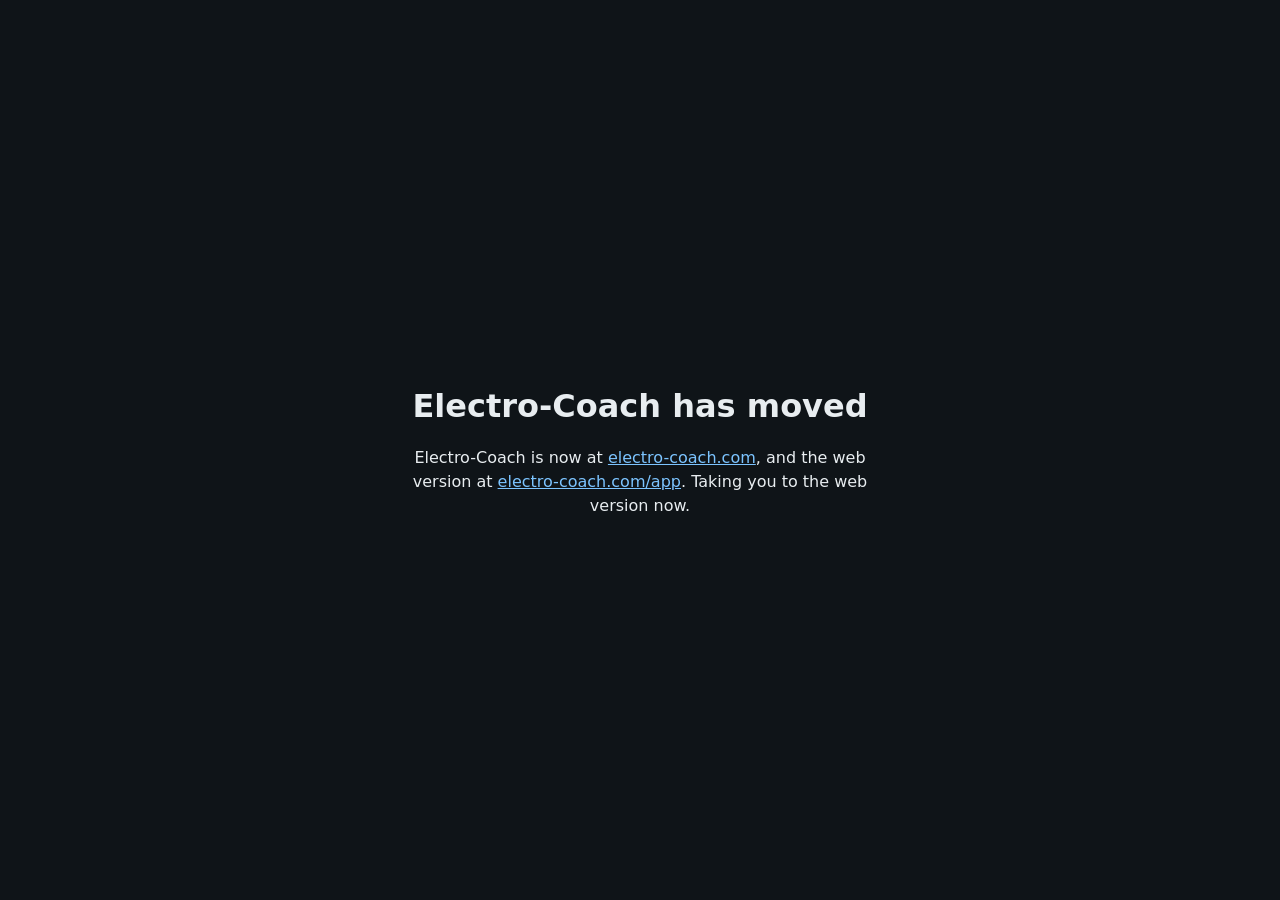
==== commit 7af4c03b: "Close the old address: a moved page to electro-coach.com The old address closed after 15 November. T" ====
--- a/app/index.html
+++ b/app/index.html
@@ -1,24 +1,19 @@
 <!doctype html>
 <html lang="en">
-  <head>
-    <meta http-equiv="Content-Security-Policy" content="default-src 'self'; script-src 'self'; style-src 'self' 'unsafe-inline'; img-src 'self' data: blob:; font-src 'self' data:; connect-src 'self' https://us.aptabase.com https://dashboard.fargorate.com; worker-src 'self'; manifest-src 'self'; object-src 'none'; base-uri 'self'; form-action 'none'">
-    <meta name="ec-build" content="2026-11-14 17:43" />
-    <link rel="icon" type="image/png" href="[data-uri]" />
-    <link rel="apple-touch-icon" href="[data-uri]" />
-    <meta charset="utf-8" />
-    <meta name="viewport" content="width=device-width, initial-scale=1, viewport-fit=cover" />
-    <meta name="theme-color" content="#161617" />
-    <link rel="manifest" href="./manifest.webmanifest" />
-    <meta name="apple-mobile-web-app-capable" content="yes" />
-    <meta name="mobile-web-app-capable" content="yes" />
-    <meta name="apple-mobile-web-app-title" content="Electro-Coach" />
-    <meta name="apple-mobile-web-app-status-bar-style" content="black-translucent" />
-    <title>Electro-Coach</title>
-    <meta name="description" content="The Electro-Coach web app: a pool and billiards practice coach with drills you tap, stroke feedback, a shot visualizer, a shot clock and progress from your Railbird data. Works offline; your data stays on your device." />
-    <script type="module" crossorigin src="./assets/index-CUn1OSYk.js"></script>
-    <link rel="stylesheet" crossorigin href="./assets/index-Ba7GZKmw.css">
-  </head>
-  <body>
-    <div id="app"></div>
-  </body>
+<head>
+<meta charset="utf-8">
+<meta name="viewport" content="width=device-width, initial-scale=1">
+<meta name="robots" content="noindex">
+<meta http-equiv="Content-Security-Policy" content="default-src 'none'; style-src 'unsafe-inline'; base-uri 'none'; form-action 'none'">
+<link rel="canonical" href="https://electro-coach.com/app/">
+<meta http-equiv="refresh" content="3; url=https://electro-coach.com/app/">
+<title>Electro-Coach has moved</title>
+<style>body{font-family:system-ui,sans-serif;background:#0f1418;color:#e8edf0;display:grid;place-items:center;min-height:100vh;margin:0;padding:24px;box-sizing:border-box;text-align:center}a{color:#7cc4ff}p{max-width:30em;line-height:1.5}</style>
+</head>
+<body>
+<main>
+<h1>Electro-Coach has moved</h1>
+<p>Electro-Coach is now at <a href="https://electro-coach.com/">electro-coach.com</a>, and the web version at <a href="https://electro-coach.com/app/">electro-coach.com/app</a>. Taking you to the web version now.</p>
+</main>
+</body>
 </html>
